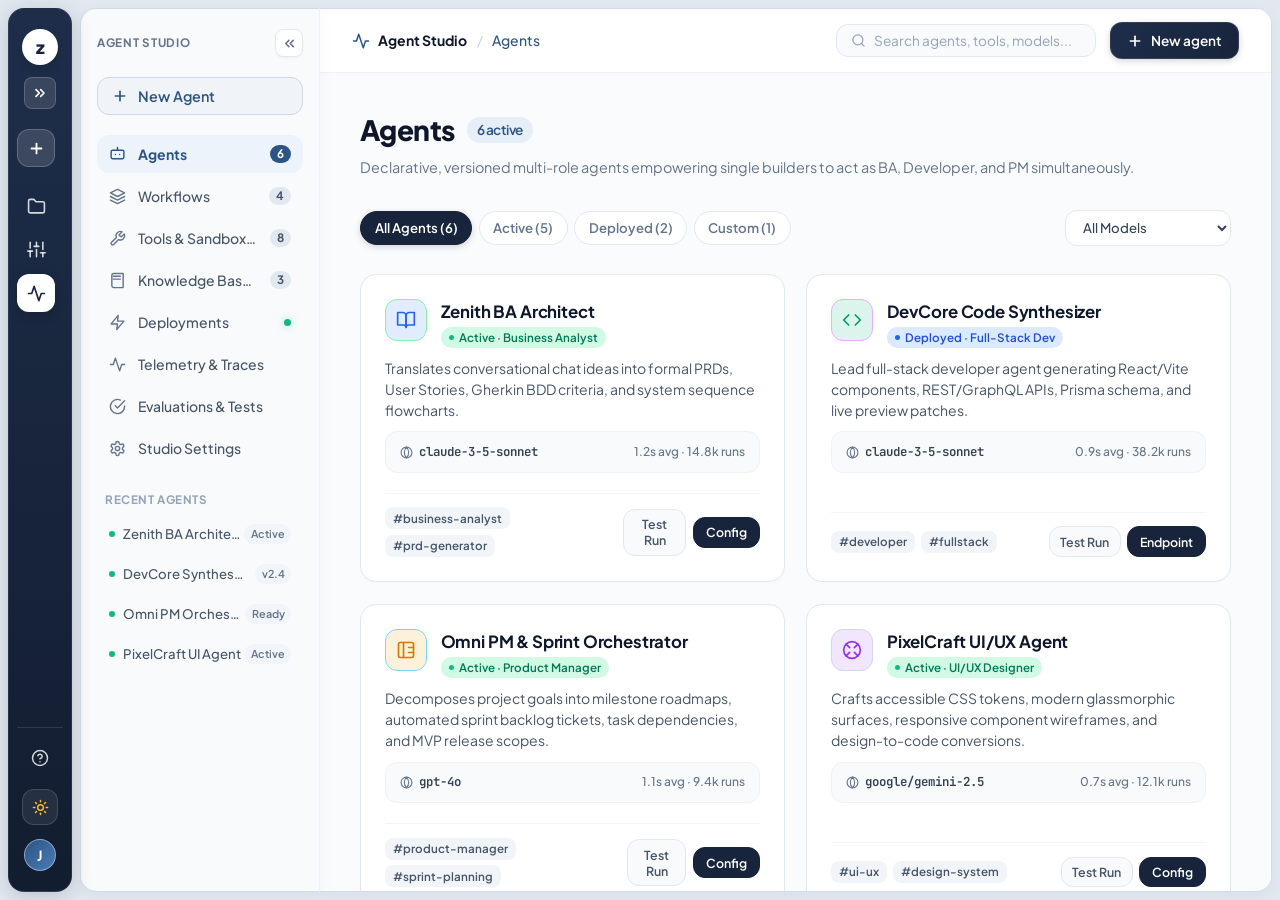
==== agent-studio.html @ 7f0b3603 "commit next" ====
<!DOCTYPE html>
<html lang="en">

<head>
  <meta charset="UTF-8" />
  <meta name="viewport" content="width=device-width, initial-scale=1.0" />
  <title>Zenith AI — Agent Studio</title>
  <meta name="description"
    content="Zenith AI Agent Studio - Build, test, evaluate, and deploy autonomous AI agents and workflows." />

  <!-- CSS Stylesheets -->
  <link rel="stylesheet" href="css/tokens.css?v=3" />
  <link rel="stylesheet" href="css/base.css?v=3" />
  <link rel="stylesheet" href="css/sidebar.css?v=3" />
  <link rel="stylesheet" href="css/agent-studio.css?v=3" />
  <link rel="stylesheet" href="css/modal.css?v=3" />
  <!-- Early Theme Mode Loader (Prevents White Flash) -->
  <script>
    (function() {
      try {
        var pref = localStorage.getItem('zenith_theme_preference') || 'system';
        var theme = pref;
        if (pref === 'system') {
          theme = window.matchMedia('(prefers-color-scheme: dark)').matches ? 'dark' : 'light';
        }
        document.documentElement.setAttribute('data-theme', theme);
        document.documentElement.setAttribute('data-theme-preference', pref);
      } catch (e) {}
    })();
  </script>
</head>

<body>
  <div class="studio-layout">
    <!-- ==========================================
         LEVEL 1: UNIFIED GLOBAL SIDEBAR (ROYAL BLUE)
         ========================================== -->
    <aside class="global-sidebar-root collapsed" id="globalSidebarRoot" aria-label="Global Navigation">
      <div class="global-sb-top">
        <!-- Brand Header & Top Collapse Toggle -->
        <div class="global-sb-header">
          <a href="dashboard.html" class="global-sb-brand" id="brandHeader" title="Zenith Home">
            <div class="global-sb-avatar">z</div>
            <span class="global-sb-title">Zenith</span>
          </a>

          <!-- Top Collapse Toggle Button -->
          <button type="button" class="global-sb-collapse-btn" id="btnToggleGlobalTop" title="Expand Global Sidebar">
            <svg xmlns="http://www.w3.org/2000/svg" width="16" height="16" viewBox="0 0 24 24" fill="none"
              stroke="currentColor" stroke-width="2.5" stroke-linecap="round" stroke-linejoin="round">
              <polyline points="13 17 18 12 13 7" />
              <polyline points="6 17 11 12 6 7" />
            </svg>
          </button>
        </div>

        <!-- + New Project Button -->
        <a href="new-project.html" class="global-sb-new-btn" id="btnNewProject" title="New project">
          <svg xmlns="http://www.w3.org/2000/svg" width="17" height="17" viewBox="0 0 24 24" fill="none"
            stroke="currentColor" stroke-width="2.5" stroke-linecap="round" stroke-linejoin="round">
            <line x1="12" y1="5" x2="12" y2="19" />
            <line x1="5" y1="12" x2="19" y2="12" />
          </svg>
          <span>New project</span>
        </a>

        <!-- Main Navigation Links -->
        <nav class="global-sb-nav" aria-label="Global menus">
          <!-- All Projects -->
          <a href="all-projects.html" class="global-sb-nav-item" id="navAllProjects" title="All projects">
            <svg xmlns="http://www.w3.org/2000/svg" width="19" height="19" viewBox="0 0 24 24" fill="none"
              stroke="currentColor" stroke-width="2" stroke-linecap="round" stroke-linejoin="round">
              <path
                d="M4 20h16a2 2 0 0 0 2-2V8a2 2 0 0 0-2-2h-7.93a2 2 0 0 1-1.66-.9l-.82-1.2A2 2 0 0 0 7.93 3H4a2 2 0 0 0-2 2v13c0 1.1.9 2 2 2Z" />
            </svg>
            <span>All projects</span>
          </a>

          <!-- Manage -->
          <a href="#manage" class="global-sb-nav-item" id="navManage" title="Manage">
            <svg xmlns="http://www.w3.org/2000/svg" width="19" height="19" viewBox="0 0 24 24" fill="none"
              stroke="currentColor" stroke-width="2" stroke-linecap="round" stroke-linejoin="round">
              <line x1="4" x2="4" y1="21" y2="14" />
              <line x1="4" x2="4" y1="10" y2="3" />
              <line x1="12" x2="12" y1="21" y2="12" />
              <line x1="12" x2="12" y1="8" y2="3" />
              <line x1="20" x2="20" y1="21" y2="16" />
              <line x1="20" x2="20" y1="12" y2="3" />
              <line x1="1" x2="7" y1="14" y2="14" />
              <line x1="9" x2="15" y1="8" y2="8" />
              <line x1="17" x2="23" y1="16" y2="16" />
            </svg>
            <span>Manage</span>
          </a>

          <!-- Agent Studio (Active) -->
          <a href="agent-studio.html" class="global-sb-nav-item active" id="navAgentStudio" title="Agent Studio">
            <svg xmlns="http://www.w3.org/2000/svg" width="19" height="19" viewBox="0 0 24 24" fill="none"
              stroke="currentColor" stroke-width="2" stroke-linecap="round" stroke-linejoin="round">
              <path d="M22 12h-4l-3 9L9 3l-3 9H2" />
            </svg>
            <span>Agent Studio</span>
          </a>
        </nav>

        <!-- Recent Projects Section -->
        <div class="global-sb-recent-section">
          <div class="global-sb-section-title">RECENT</div>
          <div class="global-sb-nav">
            <a href="workspace.html" class="global-sb-recent-item" id="recentItem1" title="E-commerce Redesign">
              <span class="global-sb-recent-name">E-commerce Redesign</span>
              <span class="global-sb-recent-badge sb-badge-project">Project</span>
            </a>
            <a href="workspace.html" class="global-sb-recent-item" id="recentItem2" title="Mobile App Prototype">
              <span class="global-sb-recent-name">Mobile App Prototy...</span>
              <span class="global-sb-recent-badge sb-badge-prototype">Prototype</span>
            </a>
          </div>
        </div>
      </div>

      <!-- Bottom Sidebar Items -->
      <div class="global-sb-bottom">
        <a href="#help" class="global-sb-feedback-link" id="feedbackLink" title="Feedback & help">
          <svg xmlns="http://www.w3.org/2000/svg" width="18" height="18" viewBox="0 0 24 24" fill="none"
            stroke="currentColor" stroke-width="2" stroke-linecap="round" stroke-linejoin="round">
            <circle cx="12" cy="12" r="10" />
            <path d="M9.09 9a3 3 0 0 1 5.83 1c0 2-3 3-3 3" />
            <path d="M12 17h.01" />
          </svg>
          <span>Feedback &amp; help</span>
        </a>

        <!-- Direct 1-Click Global Theme Toggle Switch -->
        <button type="button" class="global-sb-theme-btn" id="btnGlobalThemeToggle"
          title="Beralih ke Mode Gelap / Terang" aria-label="Toggle Dark / Light Mode">
          <span class="theme-btn-icon" id="themeActiveIcon">
            <svg xmlns="http://www.w3.org/2000/svg" width="17" height="17" viewBox="0 0 24 24" fill="none"
              stroke="currentColor" stroke-width="2" stroke-linecap="round" stroke-linejoin="round">
              <circle cx="12" cy="12" r="4" />
              <path d="M12 2v2" />
              <path d="M12 20v2" />
              <path d="m4.93 4.93 1.41 1.41" />
              <path d="m17.66 17.66 1.41 1.41" />
              <path d="M2 12h2" />
              <path d="M20 12h2" />
              <path d="m6.34 17.66-1.41 1.41" />
              <path d="m19.07 4.93-1.41 1.41" />
            </svg>
          </span>
          <span class="theme-btn-label" id="themeActiveLabel">Mode Terang</span>
          <span class="theme-switch-pill" id="themeSwitchPill">
            <span class="theme-switch-thumb"></span>
          </span>
        </button>

        <div class="global-sb-profile-row">
          <a href="login.html" class="global-sb-profile-info" title="User Profile: Josua">
            <div class="global-sb-user-avatar">J</div>
            <span class="global-sb-user-name">Josua</span>
          </a>
          <a href="login.html" class="global-sb-logout-btn" id="logoutBtn" aria-label="Log out" title="Log out">
            <svg xmlns="http://www.w3.org/2000/svg" width="15" height="15" viewBox="0 0 24 24" fill="none"
              stroke="currentColor" stroke-width="2.5" stroke-linecap="round" stroke-linejoin="round">
              <path d="M9 21H5a2 2 0 0 1-2-2V5a2 2 0 0 1 2-2h4" />
              <polyline points="16 17 21 12 16 7" />
              <line x1="21" y1="12" x2="9" y2="12" />
            </svg>
          </a>
        </div>
      </div>
    </aside>

    <!-- ==========================================
         LEVEL 2: SECONDARY SIDEBAR (AGENT STUDIO NAV)
         ========================================== -->
    <div class="secondary-sidebar-wrapper">
      <aside class="secondary-sidebar" id="secondarySidebar" aria-label="Agent Studio Navigation">
        <!-- Secondary Header with Top-Right Collapse Button -->
        <div class="sec-sidebar-header">
          <span class="sec-sidebar-header-title">AGENT STUDIO</span>
          <button type="button" class="sec-sidebar-collapse-btn" id="btnToggleSecSidebar"
            title="Collapse Secondary Sidebar">
            <svg xmlns="http://www.w3.org/2000/svg" width="15" height="15" viewBox="0 0 24 24" fill="none"
              stroke="currentColor" stroke-width="2.5" stroke-linecap="round" stroke-linejoin="round">
              <polyline points="11 17 6 12 11 7" />
              <polyline points="18 17 13 12 18 7" />
            </svg>
          </button>
        </div>

        <!-- + New Agent Button -->
        <button type="button" class="btn-new-chat" id="btnNewAgentSidebar" title="Create New Agent">
          <svg xmlns="http://www.w3.org/2000/svg" width="16" height="16" viewBox="0 0 24 24" fill="none"
            stroke="currentColor" stroke-width="2.5" stroke-linecap="round" stroke-linejoin="round">
            <line x1="12" y1="5" x2="12" y2="19" />
            <line x1="5" y1="12" x2="19" y2="12" />
          </svg>
          <span>New Agent</span>
        </button>

        <!-- Secondary Sub-Menu Items -->
        <nav class="secondary-nav-list" aria-label="Agent Studio Menu">
          <!-- 1. Agents -->
          <a href="#agents" class="studio-sec-nav-item sec-nav-item active" id="secNavAgents" data-view="agents">
            <svg xmlns="http://www.w3.org/2000/svg" width="17" height="17" viewBox="0 0 24 24" fill="none"
              stroke="currentColor" stroke-width="2" stroke-linecap="round" stroke-linejoin="round">
              <rect width="18" height="12" x="3" y="6" rx="2" />
              <line x1="9" x2="9" y1="12" y2="12" />
              <line x1="15" x2="15" y1="12" y2="12" />
              <path d="M12 2v4" />
            </svg>
            <span>Agents</span>
            <span class="sec-nav-badge">6</span>
          </a>

          <!-- 2. Workflows -->
          <a href="#workflows" class="studio-sec-nav-item sec-nav-item" id="secNavWorkflows" data-view="workflows">
            <svg xmlns="http://www.w3.org/2000/svg" width="17" height="17" viewBox="0 0 24 24" fill="none"
              stroke="currentColor" stroke-width="2" stroke-linecap="round" stroke-linejoin="round">
              <polygon points="12 2 2 7 12 12 22 7 12 2" />
              <polyline points="2 17 12 22 22 17" />
              <polyline points="2 12 12 17 22 12" />
            </svg>
            <span>Workflows</span>
            <span class="sec-nav-badge">4</span>
          </a>

          <!-- 3. Tools & Sandboxes -->
          <a href="#tools" class="studio-sec-nav-item sec-nav-item" id="secNavTools" data-view="tools">
            <svg xmlns="http://www.w3.org/2000/svg" width="17" height="17" viewBox="0 0 24 24" fill="none"
              stroke="currentColor" stroke-width="2" stroke-linecap="round" stroke-linejoin="round">
              <path
                d="M14.7 6.3a1 1 0 0 0 0 1.4l1.6 1.6a1 1 0 0 0 1.4 0l3.77-3.77a6 6 0 0 1-7.94 7.94l-6.91 6.91a2.12 2.12 0 0 1-3-3l6.91-6.91a6 6 0 0 1 7.94-7.94l-3.76 3.76z" />
            </svg>
            <span>Tools &amp; Sandboxes</span>
            <span class="sec-nav-badge">8</span>
          </a>

          <!-- 4. Knowledge Bases -->
          <a href="#knowledge" class="studio-sec-nav-item sec-nav-item" id="secNavKnowledge" data-view="knowledge">
            <svg xmlns="http://www.w3.org/2000/svg" width="17" height="17" viewBox="0 0 24 24" fill="none"
              stroke="currentColor" stroke-width="2" stroke-linecap="round" stroke-linejoin="round">
              <path d="M4 19.5v-15A2.5 2.5 0 0 1 6.5 2H20v20H6.5a2.5 2.5 0 0 1-2.5-2.5Z" />
              <path d="M6 6h10" />
              <path d="M6 10h10" />
            </svg>
            <span>Knowledge Bases</span>
            <span class="sec-nav-badge">3</span>
          </a>

          <!-- 5. Deployments -->
          <a href="#deployments" class="studio-sec-nav-item sec-nav-item" id="secNavDeployments" data-view="deployments">
            <svg xmlns="http://www.w3.org/2000/svg" width="17" height="17" viewBox="0 0 24 24" fill="none"
              stroke="currentColor" stroke-width="2" stroke-linecap="round" stroke-linejoin="round">
              <polygon points="13 2 3 14 12 14 11 22 21 10 12 10 13 2" />
            </svg>
            <span>Deployments</span>
            <span class="sec-nav-status-dot" title="2 Active Endpoints"></span>
          </a>

          <!-- 6. Telemetry & Traces -->
          <a href="#telemetry" class="studio-sec-nav-item sec-nav-item" id="secNavTelemetry" data-view="telemetry">
            <svg xmlns="http://www.w3.org/2000/svg" width="17" height="17" viewBox="0 0 24 24" fill="none"
              stroke="currentColor" stroke-width="2" stroke-linecap="round" stroke-linejoin="round">
              <polyline points="22 12 18 12 15 21 9 3 6 12 2 12" />
            </svg>
            <span>Telemetry &amp; Traces</span>
          </a>

          <!-- 7. Evaluations -->
          <a href="#evals" class="studio-sec-nav-item sec-nav-item" id="secNavEvals" data-view="evals">
            <svg xmlns="http://www.w3.org/2000/svg" width="17" height="17" viewBox="0 0 24 24" fill="none"
              stroke="currentColor" stroke-width="2" stroke-linecap="round" stroke-linejoin="round">
              <path d="M22 11.08V12a10 10 0 1 1-5.93-9.14" />
              <polyline points="22 4 12 14.01 9 11.01" />
            </svg>
            <span>Evaluations &amp; Tests</span>
          </a>

          <!-- 8. Settings -->
          <a href="#settings" class="studio-sec-nav-item sec-nav-item" id="secNavSettings" data-view="settings">
            <svg xmlns="http://www.w3.org/2000/svg" width="17" height="17" viewBox="0 0 24 24" fill="none"
              stroke="currentColor" stroke-width="2" stroke-linecap="round" stroke-linejoin="round">
              <path
                d="M12.22 2h-.44a2 2 0 0 0-2 2v.18a2 2 0 0 1-1 1.73l-.43.25a2 2 0 0 1-2 0l-.15-.08a2 2 0 0 0-2.73.73l-.22.38a2 2 0 0 0 .73 2.73l.15.1a2 2 0 0 1 1 1.72v.51a2 2 0 0 1-1 1.74l-.15.09a2 2 0 0 0-.73 2.73l.22.38a2 2 0 0 0 2.73.73l.15-.08a2 2 0 0 1 2 0l.43.25a2 2 0 0 1 1 1.73V20a2 2 0 0 0 2 2h.44a2 2 0 0 0 2-2v-.18a2 2 0 0 1 1-1.73l.43-.25a2 2 0 0 1 2 0l.15.08a2 2 0 0 0 2.73-.73l.22-.39a2 2 0 0 0-.73-2.73l-.15-.08a2 2 0 0 1-1-1.74v-.5a2 2 0 0 1 1-1.74l.15-.09a2 2 0 0 0 .73-2.73l-.22-.38a2 2 0 0 0-2.73-.73l-.15.08a2 2 0 0 1-2 0l-.43-.25a2 2 0 0 1-1-1.73V4a2 2 0 0 0-2-2z" />
              <circle cx="12" cy="12" r="3" />
            </svg>
            <span>Studio Settings</span>
          </a>
        </nav>

        <!-- Recent Agents Section -->
        <div class="sec-section-title" style="margin-top: 1.5rem;">RECENT AGENTS</div>
        <div class="secondary-nav-list">
          <a href="#agents" class="sec-agent-recent-item" data-agent="Zenith BA Architect">
            <div class="sec-agent-recent-left">
              <span class="sec-agent-dot active"></span>
              <span class="sec-agent-name">Zenith BA Architect</span>
            </div>
            <span class="sec-agent-badge">Active</span>
          </a>
          <a href="#agents" class="sec-agent-recent-item" data-agent="DevCore Code Synthesizer">
            <div class="sec-agent-recent-left">
              <span class="sec-agent-dot active"></span>
              <span class="sec-agent-name">DevCore Synthesizer</span>
            </div>
            <span class="sec-agent-badge">v2.4</span>
          </a>
          <a href="#agents" class="sec-agent-recent-item" data-agent="Omni PM & Sprint Orchestrator">
            <div class="sec-agent-recent-left">
              <span class="sec-agent-dot active"></span>
              <span class="sec-agent-name">Omni PM Orchestrator</span>
            </div>
            <span class="sec-agent-badge">Ready</span>
          </a>
          <a href="#agents" class="sec-agent-recent-item" data-agent="PixelCraft UI/UX Agent">
            <div class="sec-agent-recent-left">
              <span class="sec-agent-dot active"></span>
              <span class="sec-agent-name">PixelCraft UI Agent</span>
            </div>
            <span class="sec-agent-badge">Active</span>
          </a>
        </div>
      </aside>

      <!-- Re-open expand tab when secondary sidebar is collapsed -->
      <button type="button" class="sec-sidebar-reopen-tab" id="secSidebarReopenTab" title="Open Agent Studio Sidebar">
        <svg xmlns="http://www.w3.org/2000/svg" width="16" height="16" viewBox="0 0 24 24" fill="none"
          stroke="currentColor" stroke-width="2.5" stroke-linecap="round" stroke-linejoin="round">
          <polyline points="13 17 18 12 13 7" />
          <polyline points="6 17 11 12 6 7" />
        </svg>
      </button>
    </div>

    <!-- ==========================================
         MAIN AGENT STUDIO VIEWPORT
         ========================================== -->
    <main class="studio-viewport">
      <!-- Top Navbar -->
      <header class="studio-top-navbar">
        <div class="studio-breadcrumbs">
          <span class="studio-crumb-main">
            <svg xmlns="http://www.w3.org/2000/svg" width="18" height="18" viewBox="0 0 24 24" fill="none"
              stroke="#2d5584" stroke-width="2" stroke-linecap="round" stroke-linejoin="round">
              <path d="M22 12h-4l-3 9L9 3l-3 9H2" />
            </svg>
            Agent Studio
          </span>
          <span class="studio-crumb-separator">/</span>
          <span class="studio-crumb-sub" id="studioCrumbSub">Agents</span>
        </div>

        <div class="studio-header-actions">
          <div class="studio-search-bar">
            <svg xmlns="http://www.w3.org/2000/svg" width="15" height="15" viewBox="0 0 24 24" fill="none"
              stroke="currentColor" stroke-width="2" stroke-linecap="round" stroke-linejoin="round">
              <circle cx="11" cy="11" r="8" />
              <line x1="21" y1="21" x2="16.65" y2="16.65" />
            </svg>
            <input type="text" id="studioAgentSearch" placeholder="Search agents, tools, models..." />
          </div>

          <button type="button" class="btn-studio-cta" id="btnNewAgentTop">
            <svg xmlns="http://www.w3.org/2000/svg" width="16" height="16" viewBox="0 0 24 24" fill="none"
              stroke="currentColor" stroke-width="2.5" stroke-linecap="round" stroke-linejoin="round">
              <line x1="12" y1="5" x2="12" y2="19" />
              <line x1="5" y1="12" x2="19" y2="12" />
            </svg>
            <span>New agent</span>
          </button>
        </div>
      </header>

      <!-- Multi-view Panes Container -->
      <div class="studio-views-container">
        <!-- ========================================
             PANE 1: AGENTS LIST & CARDS
             ======================================== -->
        <section class="studio-pane-section active" id="pane-agents">
          <div class="studio-section-header">
            <div class="studio-section-title-group">
              <h1>
                <span>Agents</span>
                <span class="studio-count-pill">6 active</span>
              </h1>
              <p>Declarative, versioned multi-role agents empowering single builders to act as BA, Developer, and PM simultaneously.</p>
            </div>
          </div>

          <!-- Controls Filter Bar -->
          <div class="studio-controls-bar">
            <div class="studio-filter-chips">
              <button type="button" class="filter-chip active" data-filter="all">All Agents (6)</button>
              <button type="button" class="filter-chip" data-filter="active">Active (5)</button>
              <button type="button" class="filter-chip" data-filter="deployed">Deployed (2)</button>
              <button type="button" class="filter-chip" data-filter="custom">Custom (1)</button>
            </div>

            <div class="studio-controls-right">
              <select class="studio-select-dropdown" id="selectModelFilter" aria-label="Filter by model">
                <option value="all">All Models</option>
                <option value="claude-3-5-sonnet">Claude 3.5 Sonnet</option>
                <option value="gpt-4o">GPT-4o</option>
                <option value="gemini">Gemini 2.5</option>
                <option value="xai/grok-4.3">xAI Grok-4.3</option>
              </select>
            </div>
          </div>

          <!-- Agents Rich Cards Grid -->
          <div class="agents-rich-grid">
            <!-- Card 1: Zenith BA Architect (Business Analyst) -->
            <div class="agent-rich-card" data-status="active" data-model="claude-3-5-sonnet" data-tags="#business-analyst #prd #spec #architecture">
              <div class="agent-card-top">
                <div class="agent-card-header">
                  <div class="agent-avatar-title">
                    <div class="agent-icon-box analytics" style="background: rgba(59, 130, 246, 0.15); color: #2563eb;">
                      <svg xmlns="http://www.w3.org/2000/svg" width="20" height="20" viewBox="0 0 24 24" fill="none"
                        stroke="currentColor" stroke-width="2" stroke-linecap="round" stroke-linejoin="round">
                        <path d="M2 3h6a4 4 0 0 1 4 4v14a3 3 0 0 0-3-3H2z" />
                        <path d="M22 3h-6a4 4 0 0 0-4 4v14a3 3 0 0 1 3-3h7z" />
                      </svg>
                    </div>
                    <div class="agent-header-meta">
                      <h3 class="agent-card-name">Zenith BA Architect</h3>
                      <span class="agent-status-badge">
                        <span style="width: 5px; height: 5px; border-radius: 50%; background-color: #10b981;"></span>
                        Active · Business Analyst
                      </span>
                    </div>
                  </div>
                </div>
                <p class="agent-card-desc">Translates conversational chat ideas into formal PRDs, User Stories, Gherkin BDD criteria, and system sequence flowcharts.</p>
                <div class="agent-card-runtime-row">
                  <span class="runtime-model-tag">
                    <svg xmlns="http://www.w3.org/2000/svg" width="13" height="13" viewBox="0 0 24 24" fill="none"
                      stroke="currentColor" stroke-width="2" stroke-linecap="round" stroke-linejoin="round">
                      <circle cx="12" cy="12" r="10" />
                      <path d="M12 2a14.5 14.5 0 0 0 0 20 14.5 14.5 0 0 0 0-20" />
                    </svg>
                    claude-3-5-sonnet
                  </span>
                  <span class="runtime-stats-text">1.2s avg · 14.8k runs</span>
                </div>
              </div>
              <div class="agent-card-footer">
                <div class="agent-tags-list">
                  <span class="agent-tag-item">#business-analyst</span>
                  <span class="agent-tag-item">#prd-generator</span>
                </div>
                <div class="agent-card-actions">
                  <button type="button" class="btn-agent-action-secondary btn-test-agent">Test Run</button>
                  <button type="button" class="btn-agent-action-primary">Config</button>
                </div>
              </div>
            </div>

            <!-- Card 2: DevCore Code Synthesizer (Lead Developer) -->
            <div class="agent-rich-card" data-status="deployed" data-model="claude-3-5-sonnet" data-tags="#developer #fullstack #codegen #livepatch">
              <div class="agent-card-top">
                <div class="agent-card-header">
                  <div class="agent-avatar-title">
                    <div class="agent-icon-box claims" style="background: rgba(16, 185, 129, 0.15); color: #059669;">
                      <svg xmlns="http://www.w3.org/2000/svg" width="20" height="20" viewBox="0 0 24 24" fill="none"
                        stroke="currentColor" stroke-width="2" stroke-linecap="round" stroke-linejoin="round">
                        <polyline points="16 18 22 12 16 6" />
                        <polyline points="8 6 2 12 8 18" />
                      </svg>
                    </div>
                    <div class="agent-header-meta">
                      <h3 class="agent-card-name">DevCore Code Synthesizer</h3>
                      <span class="agent-status-badge deployed">
                        <span style="width: 5px; height: 5px; border-radius: 50%; background-color: #2563eb;"></span>
                        Deployed · Full-Stack Dev
                      </span>
                    </div>
                  </div>
                </div>
                <p class="agent-card-desc">Lead full-stack developer agent generating React/Vite components, REST/GraphQL APIs, Prisma schema, and live preview patches.</p>
                <div class="agent-card-runtime-row">
                  <span class="runtime-model-tag">
                    <svg xmlns="http://www.w3.org/2000/svg" width="13" height="13" viewBox="0 0 24 24" fill="none"
                      stroke="currentColor" stroke-width="2" stroke-linecap="round" stroke-linejoin="round">
                      <circle cx="12" cy="12" r="10" />
                      <path d="M12 2a14.5 14.5 0 0 0 0 20 14.5 14.5 0 0 0 0-20" />
                    </svg>
                    claude-3-5-sonnet
                  </span>
                  <span class="runtime-stats-text">0.9s avg · 38.2k runs</span>
                </div>
              </div>
              <div class="agent-card-footer">
                <div class="agent-tags-list">
                  <span class="agent-tag-item">#developer</span>
                  <span class="agent-tag-item">#fullstack</span>
                </div>
                <div class="agent-card-actions">
                  <button type="button" class="btn-agent-action-secondary btn-test-agent">Test Run</button>
                  <button type="button" class="btn-agent-action-primary">Endpoint</button>
                </div>
              </div>
            </div>

            <!-- Card 3: Omni PM & Sprint Orchestrator (Product Manager) -->
            <div class="agent-rich-card" data-status="active" data-model="gpt-4o" data-tags="#product-manager #sprint #roadmap #backlog">
              <div class="agent-card-top">
                <div class="agent-card-header">
                  <div class="agent-avatar-title">
                    <div class="agent-icon-box robot" style="background: rgba(245, 158, 11, 0.15); color: #d97706;">
                      <svg xmlns="http://www.w3.org/2000/svg" width="20" height="20" viewBox="0 0 24 24" fill="none"
                        stroke="currentColor" stroke-width="2" stroke-linecap="round" stroke-linejoin="round">
                        <rect width="18" height="18" x="3" y="3" rx="2" />
                        <path d="M9 3v18" />
                        <path d="M15 9h6" />
                        <path d="M15 15h6" />
                      </svg>
                    </div>
                    <div class="agent-header-meta">
                      <h3 class="agent-card-name">Omni PM &amp; Sprint Orchestrator</h3>
                      <span class="agent-status-badge">
                        <span style="width: 5px; height: 5px; border-radius: 50%; background-color: #10b981;"></span>
                        Active · Product Manager
                      </span>
                    </div>
                  </div>
                </div>
                <p class="agent-card-desc">Decomposes project goals into milestone roadmaps, automated sprint backlog tickets, task dependencies, and MVP release scopes.</p>
                <div class="agent-card-runtime-row">
                  <span class="runtime-model-tag">
                    <svg xmlns="http://www.w3.org/2000/svg" width="13" height="13" viewBox="0 0 24 24" fill="none"
                      stroke="currentColor" stroke-width="2" stroke-linecap="round" stroke-linejoin="round">
                      <circle cx="12" cy="12" r="10" />
                      <path d="M12 2a14.5 14.5 0 0 0 0 20 14.5 14.5 0 0 0 0-20" />
                    </svg>
                    gpt-4o
                  </span>
                  <span class="runtime-stats-text">1.1s avg · 9.4k runs</span>
                </div>
              </div>
              <div class="agent-card-footer">
                <div class="agent-tags-list">
                  <span class="agent-tag-item">#product-manager</span>
                  <span class="agent-tag-item">#sprint-planning</span>
                </div>
                <div class="agent-card-actions">
                  <button type="button" class="btn-agent-action-secondary btn-test-agent">Test Run</button>
                  <button type="button" class="btn-agent-action-primary">Config</button>
                </div>
              </div>
            </div>

            <!-- Card 4: PixelCraft UI/UX Agent (Designer) -->
            <div class="agent-rich-card" data-status="active" data-model="gemini" data-tags="#ui-ux #design-system #tokens #wireframe">
              <div class="agent-card-top">
                <div class="agent-card-header">
                  <div class="agent-avatar-title">
                    <div class="agent-icon-box" style="background: rgba(168, 85, 247, 0.15); color: #9333ea;">
                      <svg xmlns="http://www.w3.org/2000/svg" width="20" height="20" viewBox="0 0 24 24" fill="none"
                        stroke="currentColor" stroke-width="2" stroke-linecap="round" stroke-linejoin="round">
                        <circle cx="12" cy="12" r="10" />
                        <path d="m4.93 4.93 4.24 4.24" />
                        <path d="m14.83 14.83 4.24 4.24" />
                        <path d="m14.83 9.17 4.24-4.24" />
                        <path d="m4.93 19.07 4.24-4.24" />
                      </svg>
                    </div>
                    <div class="agent-header-meta">
                      <h3 class="agent-card-name">PixelCraft UI/UX Agent</h3>
                      <span class="agent-status-badge">
                        <span style="width: 5px; height: 5px; border-radius: 50%; background-color: #10b981;"></span>
                        Active · UI/UX Designer
                      </span>
                    </div>
                  </div>
                </div>
                <p class="agent-card-desc">Crafts accessible CSS tokens, modern glassmorphic surfaces, responsive component wireframes, and design-to-code conversions.</p>
                <div class="agent-card-runtime-row">
                  <span class="runtime-model-tag">
                    <svg xmlns="http://www.w3.org/2000/svg" width="13" height="13" viewBox="0 0 24 24" fill="none"
                      stroke="currentColor" stroke-width="2" stroke-linecap="round" stroke-linejoin="round">
                      <circle cx="12" cy="12" r="10" />
                      <path d="M12 2a14.5 14.5 0 0 0 0 20 14.5 14.5 0 0 0 0-20" />
                    </svg>
                    google/gemini-2.5
                  </span>
                  <span class="runtime-stats-text">0.7s avg · 12.1k runs</span>
                </div>
              </div>
              <div class="agent-card-footer">
                <div class="agent-tags-list">
                  <span class="agent-tag-item">#ui-ux</span>
                  <span class="agent-tag-item">#design-system</span>
                </div>
                <div class="agent-card-actions">
                  <button type="button" class="btn-agent-action-secondary btn-test-agent">Test Run</button>
                  <button type="button" class="btn-agent-action-primary">Config</button>
                </div>
              </div>
            </div>

            <!-- Card 5: DeployGuard & QA Agent (DevOps & QA) -->
            <div class="agent-rich-card" data-status="deployed" data-model="xai/grok-4.3" data-tags="#devops #qa #docker #ci-cd">
              <div class="agent-card-top">
                <div class="agent-card-header">
                  <div class="agent-avatar-title">
                    <div class="agent-icon-box claims" style="background: rgba(239, 68, 68, 0.15); color: #dc2626;">
                      <svg xmlns="http://www.w3.org/2000/svg" width="20" height="20" viewBox="0 0 24 24" fill="none"
                        stroke="currentColor" stroke-width="2" stroke-linecap="round" stroke-linejoin="round">
                        <path d="M12 22s8-4 8-10V5l-8-3-8 3v7c0 6 8 10 8 10" />
                        <polyline points="9 12 11 14 15 10" />
                      </svg>
                    </div>
                    <div class="agent-header-meta">
                      <h3 class="agent-card-name">DeployGuard &amp; QA Agent</h3>
                      <span class="agent-status-badge deployed">
                        <span style="width: 5px; height: 5px; border-radius: 50%; background-color: #2563eb;"></span>
                        Deployed · DevOps &amp; QA
                      </span>
                    </div>
                  </div>
                </div>
                <p class="agent-card-desc">Compiles standalone Docker container images, executes automated E2E test suites, and orchestrates zero-downtime edge cloud deployments.</p>
                <div class="agent-card-runtime-row">
                  <span class="runtime-model-tag">
                    <svg xmlns="http://www.w3.org/2000/svg" width="13" height="13" viewBox="0 0 24 24" fill="none"
                      stroke="currentColor" stroke-width="2" stroke-linecap="round" stroke-linejoin="round">
                      <circle cx="12" cy="12" r="10" />
                      <path d="M12 2a14.5 14.5 0 0 0 0 20 14.5 14.5 0 0 0 0-20" />
                    </svg>
                    zenith-turbo
                  </span>
                  <span class="runtime-stats-text">0.5s avg · 21.6k runs</span>
                </div>
              </div>
              <div class="agent-card-footer">
                <div class="agent-tags-list">
                  <span class="agent-tag-item">#devops</span>
                  <span class="agent-tag-item">#ci-cd</span>
                </div>
                <div class="agent-card-actions">
                  <button type="button" class="btn-agent-action-secondary btn-test-agent">Test Run</button>
                  <button type="button" class="btn-agent-action-primary">Endpoint</button>
                </div>
              </div>
            </div>

            <!-- Card 6: E-Commerce Growth Architect (Custom User Agent) -->
            <div class="agent-rich-card" data-status="custom" data-model="xai/grok-4.3" data-tags="#custom-agent #ecommerce #checkout #analytics">
              <div class="agent-card-top">
                <div class="agent-card-header">
                  <div class="agent-avatar-title">
                    <div class="agent-icon-box robot" style="background: rgba(14, 165, 233, 0.15); color: #0284c7;">
                      <svg xmlns="http://www.w3.org/2000/svg" width="20" height="20" viewBox="0 0 24 24" fill="none"
                        stroke="currentColor" stroke-width="2" stroke-linecap="round" stroke-linejoin="round">
                        <circle cx="8" cy="21" r="1" />
                        <circle cx="19" cy="21" r="1" />
                        <path d="M2.05 2.05h2l2.66 12.42a2 2 0 0 0 2 1.58h9.78a2 2 0 0 0 1.95-1.57l1.65-7.43H5.12" />
                      </svg>
                    </div>
                    <div class="agent-header-meta">
                      <h3 class="agent-card-name">E-Commerce Growth Architect</h3>
                      <span class="agent-status-badge" style="background: #e0f2fe; color: #0369a1; border-color: #bae6fd;">
                        <span style="width: 5px; height: 5px; border-radius: 50%; background-color: #0284c7;"></span>
                        Custom Agent (Josua)
                      </span>
                    </div>
                  </div>
                </div>
                <p class="agent-card-desc">User-built autonomous agent specializing in checkout conversion, dynamic cart pricing schemas, and Stripe/Midtrans payment webhooks.</p>
                <div class="agent-card-runtime-row">
                  <span class="runtime-model-tag">
                    <svg xmlns="http://www.w3.org/2000/svg" width="13" height="13" viewBox="0 0 24 24" fill="none"
                      stroke="currentColor" stroke-width="2" stroke-linecap="round" stroke-linejoin="round">
                      <circle cx="12" cy="12" r="10" />
                      <path d="M12 2a14.5 14.5 0 0 0 0 20 14.5 14.5 0 0 0 0-20" />
                    </svg>
                    xai/grok-4.3
                  </span>
                  <span class="runtime-stats-text">0.8s avg · 4.2k runs</span>
                </div>
              </div>
              <div class="agent-card-footer">
                <div class="agent-tags-list">
                  <span class="agent-tag-item">#custom-agent</span>
                  <span class="agent-tag-item">#ecommerce</span>
                </div>
                <div class="agent-card-actions">
                  <button type="button" class="btn-agent-action-secondary btn-test-agent">Test Run</button>
                  <button type="button" class="btn-agent-action-primary">Config</button>
                </div>
              </div>
            </div>

            <!-- Create New Agent Dashed Card -->
            <div class="create-agent-dashed-card" id="btnNewAgentCard">
              <div class="create-agent-icon-circle">
                <svg xmlns="http://www.w3.org/2000/svg" width="22" height="22" viewBox="0 0 24 24" fill="none"
                  stroke="currentColor" stroke-width="2.5" stroke-linecap="round" stroke-linejoin="round">
                  <line x1="12" y1="5" x2="12" y2="19" />
                  <line x1="5" y1="12" x2="19" y2="12" />
                </svg>
              </div>
              <h3 class="create-agent-title">Build Your Custom Agent</h3>
              <p class="create-agent-subtitle">Define prompt instructions, attach sandbox tools, and connect vector knowledge bases.</p>
            </div>
          </div>
        </section>

        <!-- ========================================
             PANE: TEST AGENT (Full-Page Live Runner)
             ======================================== -->
        <section class="studio-pane-section" id="pane-test-agent">
          <!-- Top bar: back button + agent info -->
          <div class="test-agent-topbar">
            <button type="button" class="btn-back-to-agents" id="btnBackToAgents">
              <svg xmlns="http://www.w3.org/2000/svg" width="16" height="16" viewBox="0 0 24 24" fill="none"
                stroke="currentColor" stroke-width="2.5" stroke-linecap="round" stroke-linejoin="round">
                <polyline points="15 18 9 12 15 6" />
              </svg>
              <span>Back to Agents</span>
            </button>
            <div class="test-agent-identity" id="testAgentIdentity">
              <div class="test-agent-icon-wrap" id="testAgentIconWrap">
                <svg xmlns="http://www.w3.org/2000/svg" width="18" height="18" viewBox="0 0 24 24" fill="none"
                  stroke="currentColor" stroke-width="2">
                  <rect width="18" height="12" x="3" y="6" rx="2"/>
                  <path d="M12 2v4"/>
                </svg>
              </div>
              <div class="test-agent-title-group">
                <h2 class="test-agent-name" id="testAgentName">Agent Name</h2>
                <span class="test-agent-meta" id="testAgentMeta">Active · claude-3-5-sonnet</span>
              </div>
            </div>
            <div class="test-agent-topbar-actions">
              <button type="button" class="btn-test-secondary" id="btnClearTestChat">
                <svg xmlns="http://www.w3.org/2000/svg" width="14" height="14" viewBox="0 0 24 24" fill="none"
                  stroke="currentColor" stroke-width="2">
                  <polyline points="23 4 23 10 17 10"/><path d="M20.49 15a9 9 0 1 1-2.12-9.36L23 10"/>
                </svg>
                <span>Reset</span>
              </button>
              <span class="test-agent-live-pill">
                <span class="live-dot"></span>Live Test
              </span>
            </div>
          </div>

          <!-- Split Layout: Trace Left | Conversation Right -->
          <div class="test-agent-split-layout">

            <!-- ── LEFT: Execution Trace Panel ──────────────────────────── -->
            <div class="test-trace-panel" id="testTracePanel">
              <div class="trace-panel-header">
                <span class="trace-header-title">Execution Trace</span>
                <button type="button" class="btn-trace-icon" id="btnToggleTraceDebug" title="Toggle debug output">
                  <svg xmlns="http://www.w3.org/2000/svg" width="14" height="14" viewBox="0 0 24 24" fill="none"
                    stroke="currentColor" stroke-width="2">
                    <path d="M1 12s4-8 11-8 11 8 11 8-4 8-11 8-11-8-11-8z"/><circle cx="12" cy="12" r="3"/>
                  </svg>
                </button>
              </div>

              <!-- Trace scroll body -->
              <div class="trace-scroll-body" id="traceScrollBody">
                <!-- Empty state shown before first message -->
                <div class="trace-empty-state" id="traceEmptyState">
                  <svg xmlns="http://www.w3.org/2000/svg" width="36" height="36" viewBox="0 0 24 24" fill="none"
                    stroke="currentColor" stroke-width="1.5" stroke-linecap="round" stroke-linejoin="round">
                    <circle cx="12" cy="12" r="10"/><line x1="12" y1="8" x2="12" y2="12"/>
                    <line x1="12" y1="16" x2="12.01" y2="16"/>
                  </svg>
                  <p>Send a message to start the execution trace.</p>
                </div>
              </div>
            </div>

            <!-- ── RIGHT: Conversation Preview Panel ────────────────────── -->
            <div class="test-conv-panel">
              <div class="test-conv-header">
                <span class="conv-panel-title">Conversation Preview</span>
                <div class="test-conv-header-actions">
                  <button type="button" class="btn-test-secondary btn-trace-icon" id="btnToggleFullTrace"
                    title="Show/hide trace panel">
                    <svg xmlns="http://www.w3.org/2000/svg" width="14" height="14" viewBox="0 0 24 24" fill="none"
                      stroke="currentColor" stroke-width="2">
                      <rect x="3" y="3" width="18" height="18" rx="2"/><line x1="9" y1="3" x2="9" y2="21"/>
                    </svg>
                  </button>
                </div>
              </div>

              <!-- Chat messages feed -->
              <div class="test-conv-body" id="testConvBody">
                <!-- Agent welcome message (populated dynamically) -->
                <div class="test-conv-welcome" id="testConvWelcome">
                  <div class="test-welcome-avatar" id="testWelcomeAvatar">
                    <svg xmlns="http://www.w3.org/2000/svg" width="22" height="22" viewBox="0 0 24 24" fill="none"
                      stroke="currentColor" stroke-width="2">
                      <rect width="18" height="12" x="3" y="6" rx="2"/>
                      <path d="M12 2v4"/><line x1="9" y1="12" x2="9" y2="12"/><line x1="15" y1="12" x2="15" y2="12"/>
                    </svg>
                  </div>
                  <div class="test-welcome-text">
                    <strong id="testWelcomeTitle">Hi, I'm an AI service assistant.</strong>
                    <p id="testWelcomeSubtitle">How can I help you?</p>
                  </div>
                </div>

                <!-- Quick test prompt chips -->
                <div class="test-quick-chips" id="testQuickChips">
                  <!-- chips injected by JS per agent -->
                </div>
              </div>

              <!-- Telemetry bar (hidden until first exchange) -->
              <div class="test-telemetry-bar" id="testTelemetryBar" style="display: none;">
                <span class="telem-badge" id="taTurn">Turn: 1</span>
                <span class="telem-badge" id="taTokens">0 tokens</span>
                <span class="telem-badge" id="taLatency">—</span>
                <span class="telem-badge success" id="taStatus">Passed</span>
                <span class="telem-badge" id="taModel" style="margin-left: auto; opacity: 0.7;"></span>
              </div>

              <!-- Input bar -->
              <div class="test-conv-footer">
                <div class="test-input-row">
                  <textarea id="testPromptInput" class="test-prompt-textarea"
                    placeholder="Describe your task or ask a question…" rows="1"
                    oninput="this.style.height='auto';this.style.height=this.scrollHeight+'px'"></textarea>
                  <button type="button" class="btn-test-send" id="btnTestSend" title="Send">
                    <svg xmlns="http://www.w3.org/2000/svg" width="16" height="16" viewBox="0 0 24 24" fill="none"
                      stroke="currentColor" stroke-width="2.5">
                      <line x1="22" y1="2" x2="11" y2="13"/><polygon points="22 2 15 22 11 13 2 9 22 2"/>
                    </svg>
                  </button>
                </div>
              </div>
            </div>
          </div>
        </section>

        <!-- ========================================
             PANE 2: WORKFLOWS (MULTI-AGENT PIPELINES)
             ======================================== -->
        <section class="studio-pane-section" id="pane-workflows">
          <div class="studio-section-header">
            <div class="studio-section-title-group">
              <h1>
                <span>Workflows</span>
                <span class="studio-count-pill">4 graphs</span>
              </h1>
              <p>Visual multi-agent orchestration graphs, conditional routing pipelines, and automated builder chains.</p>
            </div>
            <button type="button" class="btn-studio-cta">
              <svg xmlns="http://www.w3.org/2000/svg" width="16" height="16" viewBox="0 0 24 24" fill="none"
                stroke="currentColor" stroke-width="2.5" stroke-linecap="round" stroke-linejoin="round">
                <line x1="12" y1="5" x2="12" y2="19" />
                <line x1="5" y1="12" x2="19" y2="12" />
              </svg>
              <span>New workflow</span>
            </button>
          </div>

          <div class="workflows-grid">
            <!-- Workflow 1: End-to-End Chat-to-App Pipeline -->
            <div class="workflow-pipeline-card">
              <div class="workflow-header">
                <div class="workflow-title-area">
                  <div class="workflow-icon">
                    <svg xmlns="http://www.w3.org/2000/svg" width="20" height="20" viewBox="0 0 24 24" fill="none"
                      stroke="currentColor" stroke-width="2" stroke-linecap="round" stroke-linejoin="round">
                      <polyline points="16 18 22 12 16 6" />
                      <polyline points="8 6 2 12 8 18" />
                    </svg>
                  </div>
                  <div>
                    <h3 class="workflow-name">End-to-End Chat-to-App Pipeline</h3>
                    <p class="workflow-desc">Converts natural language chat prompts into full PRDs, synthesis code, UI styling, and preview deployment.</p>
                  </div>
                </div>
                <div class="workflow-meta-pills">
                  <span class="workflow-pill">Trigger: User Chat Prompt</span>
                  <span class="status-pill-active"><span class="status-dot-green"></span>Active</span>
                </div>
              </div>

              <!-- Visual Flow Nodes -->
              <div class="workflow-nodes-flow">
                <div class="workflow-node-step">
                  <span class="node-step-icon">1</span>
                  <div class="node-step-info">
                    <span class="node-step-title">Prompt Ingestion</span>
                    <span class="node-step-sub">User idea &amp; context</span>
                  </div>
                </div>
                <svg class="workflow-connector-arrow" xmlns="http://www.w3.org/2000/svg" width="16" height="16"
                  viewBox="0 0 24 24" fill="none" stroke="currentColor" stroke-width="2" stroke-linecap="round">
                  <polyline points="9 18 15 12 9 6" />
                </svg>
                <div class="workflow-node-step">
                  <span class="node-step-icon">2</span>
                  <div class="node-step-info">
                    <span class="node-step-title">Zenith BA Architect</span>
                    <span class="node-step-sub">PRD &amp; User Stories</span>
                  </div>
                </div>
                <svg class="workflow-connector-arrow" xmlns="http://www.w3.org/2000/svg" width="16" height="16"
                  viewBox="0 0 24 24" fill="none" stroke="currentColor" stroke-width="2" stroke-linecap="round">
                  <polyline points="9 18 15 12 9 6" />
                </svg>
                <div class="workflow-node-step">
                  <span class="node-step-icon">3</span>
                  <div class="node-step-info">
                    <span class="node-step-title">DevCore Synthesizer</span>
                    <span class="node-step-sub">React &amp; API Code</span>
                  </div>
                </div>
                <svg class="workflow-connector-arrow" xmlns="http://www.w3.org/2000/svg" width="16" height="16"
                  viewBox="0 0 24 24" fill="none" stroke="currentColor" stroke-width="2" stroke-linecap="round">
                  <polyline points="9 18 15 12 9 6" />
                </svg>
                <div class="workflow-node-step">
                  <span class="node-step-icon">4</span>
                  <div class="node-step-info">
                    <span class="node-step-title">DeployGuard QA</span>
                    <span class="node-step-sub">Build &amp; Live Preview</span>
                  </div>
                </div>
              </div>
            </div>

            <!-- Workflow 2: Feature Sprint & Backlog Breakdown -->
            <div class="workflow-pipeline-card">
              <div class="workflow-header">
                <div class="workflow-title-area">
                  <div class="workflow-icon" style="background: #fdf2f8; color: #db2777;">
                    <svg xmlns="http://www.w3.org/2000/svg" width="20" height="20" viewBox="0 0 24 24" fill="none"
                      stroke="currentColor" stroke-width="2" stroke-linecap="round" stroke-linejoin="round">
                      <path d="M16 4h2a2 2 0 0 1 2 2v14a2 2 0 0 1-2 2H6a2 2 0 0 1-2-2V6a2 2 0 0 1 2-2h2" />
                      <rect x="8" y="2" width="8" height="4" rx="1" ry="1" />
                    </svg>
                  </div>
                  <div>
                    <h3 class="workflow-name">Feature Sprint &amp; Backlog Breakdown</h3>
                    <p class="workflow-desc">Transforms project epics into actionable sprint backlogs, task estimations, and test cases.</p>
                  </div>
                </div>
                <div class="workflow-meta-pills">
                  <span class="workflow-pill">Trigger: Milestone / Epic</span>
                  <span class="status-pill-active"><span class="status-dot-green"></span>Active</span>
                </div>
              </div>

              <!-- Visual Flow Nodes -->
              <div class="workflow-nodes-flow">
                <div class="workflow-node-step">
                  <span class="node-step-icon">1</span>
                  <div class="node-step-info">
                    <span class="node-step-title">Epic Intake</span>
                    <span class="node-step-sub">Product Goal Spec</span>
                  </div>
                </div>
                <svg class="workflow-connector-arrow" xmlns="http://www.w3.org/2000/svg" width="16" height="16"
                  viewBox="0 0 24 24" fill="none" stroke="currentColor" stroke-width="2" stroke-linecap="round">
                  <polyline points="9 18 15 12 9 6" />
                </svg>
                <div class="workflow-node-step">
                  <span class="node-step-icon">2</span>
                  <div class="node-step-info">
                    <span class="node-step-title">Omni PM</span>
                    <span class="node-step-sub">Sprint Planning</span>
                  </div>
                </div>
                <svg class="workflow-connector-arrow" xmlns="http://www.w3.org/2000/svg" width="16" height="16"
                  viewBox="0 0 24 24" fill="none" stroke="currentColor" stroke-width="2" stroke-linecap="round">
                  <polyline points="9 18 15 12 9 6" />
                </svg>
                <div class="workflow-node-step">
                  <span class="node-step-icon">3</span>
                  <div class="node-step-info">
                    <span class="node-step-title">DevCore Gen</span>
                    <span class="node-step-sub">Component Code</span>
                  </div>
                </div>
                <svg class="workflow-connector-arrow" xmlns="http://www.w3.org/2000/svg" width="16" height="16"
                  viewBox="0 0 24 24" fill="none" stroke="currentColor" stroke-width="2" stroke-linecap="round">
                  <polyline points="9 18 15 12 9 6" />
                </svg>
                <div class="workflow-node-step">
                  <span class="node-step-icon">4</span>
                  <div class="node-step-info">
                    <span class="node-step-title">PR &amp; Preview</span>
                    <span class="node-step-sub">Sandbox Validation</span>
                  </div>
                </div>
              </div>
            </div>
          </div>
        </section>

        <!-- ========================================
             PANE 3: TOOLS & SANDBOXES
             ======================================== -->
        <section class="studio-pane-section" id="pane-tools">
          <div class="studio-section-header">
            <div class="studio-section-title-group">
              <h1>
                <span>Tools &amp; Sandboxes</span>
                <span class="studio-count-pill">8 registered</span>
              </h1>
              <p>In-browser WebContainers, AST code indexers, and schema engines bound to Zenith agents.</p>
            </div>
            <button type="button" class="btn-studio-cta">
              <svg xmlns="http://www.w3.org/2000/svg" width="16" height="16" viewBox="0 0 24 24" fill="none"
                stroke="currentColor" stroke-width="2.5" stroke-linecap="round" stroke-linejoin="round">
                <line x1="12" y1="5" x2="12" y2="19" />
                <line x1="5" y1="12" x2="19" y2="12" />
              </svg>
              <span>Register Tool</span>
            </button>
          </div>

          <div class="studio-table-card">
            <table class="studio-table">
              <thead>
                <tr>
                  <th>Tool Identifier</th>
                  <th>Runtime Type</th>
                  <th>Latency</th>
                  <th>Status</th>
                  <th>Actions</th>
                </tr>
              </thead>
              <tbody>
                <tr>
                  <td>
                    <div class="tool-name-cell">
                      <div class="tool-icon-box">
                        <svg xmlns="http://www.w3.org/2000/svg" width="16" height="16" viewBox="0 0 24 24" fill="none"
                          stroke="currentColor" stroke-width="2" stroke-linecap="round" stroke-linejoin="round">
                          <polyline points="16 18 22 12 16 6" />
                          <polyline points="8 6 2 12 8 18" />
                        </svg>
                      </div>
                      <div>
                        <strong>webcontainer_sandbox</strong>
                        <div style="font-size: 0.775rem; color: #64748b;">In-browser Node.js &amp; Vite dev server execution runtime</div>
                      </div>
                    </div>
                  </td>
                  <td><span class="code-pill">WebContainer Node</span></td>
                  <td>25ms</td>
                  <td><span class="status-pill-active"><span class="status-dot-green"></span>Ready</span></td>
                  <td><button type="button" class="btn-agent-action-secondary">Test</button></td>
                </tr>
                <tr>
                  <td>
                    <div class="tool-name-cell">
                      <div class="tool-icon-box">
                        <svg xmlns="http://www.w3.org/2000/svg" width="16" height="16" viewBox="0 0 24 24" fill="none"
                          stroke="currentColor" stroke-width="2" stroke-linecap="round" stroke-linejoin="round">
                          <path d="M14 2H6a2 2 0 0 0-2 2v16a2 2 0 0 0 2 2h12a2 2 0 0 0 2-2V8z" />
                          <polyline points="14 2 14 8 20 8" />
                          <line x1="16" y1="13" x2="8" y2="13" />
                          <line x1="16" y1="17" x2="8" y2="17" />
                        </svg>
                      </div>
                      <div>
                        <strong>ast_code_indexer</strong>
                        <div style="font-size: 0.775rem; color: #64748b;">Fast AST syntax tree parser and symbol dependency analyzer</div>
                      </div>
                    </div>
                  </td>
                  <td><span class="code-pill">Rust AST Engine</span></td>
                  <td>15ms</td>
                  <td><span class="status-pill-active"><span class="status-dot-green"></span>Ready</span></td>
                  <td><button type="button" class="btn-agent-action-secondary">Test</button></td>
                </tr>
                <tr>
                  <td>
                    <div class="tool-name-cell">
                      <div class="tool-icon-box">
                        <svg xmlns="http://www.w3.org/2000/svg" width="16" height="16" viewBox="0 0 24 24" fill="none"
                          stroke="currentColor" stroke-width="2" stroke-linecap="round" stroke-linejoin="round">
                          <ellipse cx="12" cy="5" rx="9" ry="3" />
                          <path d="M21 12c0 1.66-4 3-9 3s-9-1.34-9-3" />
                          <path d="M3 5v14c0 1.66 4 3 9 3s9-1.34 9-3V5" />
                        </svg>
                      </div>
                      <div>
                        <strong>postgres_schema_engine</strong>
                        <div style="font-size: 0.775rem; color: #64748b;">Prisma &amp; PostgreSQL relational schema generator &amp; validator</div>
                      </div>
                    </div>
                  </td>
                  <td><span class="code-pill">Prisma Engine</span></td>
                  <td>40ms</td>
                  <td><span class="status-pill-active"><span class="status-dot-green"></span>Ready</span></td>
                  <td><button type="button" class="btn-agent-action-secondary">Test</button></td>
                </tr>
                <tr>
                  <td>
                    <div class="tool-name-cell">
                      <div class="tool-icon-box">
                        <svg xmlns="http://www.w3.org/2000/svg" width="16" height="16" viewBox="0 0 24 24" fill="none"
                          stroke="currentColor" stroke-width="2" stroke-linecap="round" stroke-linejoin="round">
                          <rect width="18" height="18" x="3" y="3" rx="2" ry="2" />
                          <circle cx="9" cy="9" r="2" />
                          <path d="m21 15-3.086-3.086a2 2 0 0 0-2.828 0L6 21" />
                        </svg>
                      </div>
                      <div>
                        <strong>figma_tokens_bridge</strong>
                        <div style="font-size: 0.775rem; color: #64748b;">Syncs design tokens, HSL colors, and typography into CSS variables</div>
                      </div>
                    </div>
                  </td>
                  <td><span class="code-pill">Token Engine</span></td>
                  <td>60ms</td>
                  <td><span class="status-pill-active"><span class="status-dot-green"></span>Ready</span></td>
                  <td><button type="button" class="btn-agent-action-secondary">Test</button></td>
                </tr>
              </tbody>
            </table>
          </div>
        </section>

        <!-- ========================================
             PANE 4: KNOWLEDGE BASES (RAG)
             ======================================== -->
        <section class="studio-pane-section" id="pane-knowledge">
          <div class="studio-section-header">
            <div class="studio-section-title-group">
              <h1>
                <span>Knowledge Bases</span>
                <span class="studio-count-pill">3 collections</span>
              </h1>
              <p>Vector databases containing architecture patterns, design tokens, and technical documentation.</p>
            </div>
            <button type="button" class="btn-studio-cta">
              <svg xmlns="http://www.w3.org/2000/svg" width="16" height="16" viewBox="0 0 24 24" fill="none"
                stroke="currentColor" stroke-width="2.5" stroke-linecap="round" stroke-linejoin="round">
                <line x1="12" y1="5" x2="12" y2="19" />
                <line x1="5" y1="12" x2="19" y2="12" />
              </svg>
              <span>Add Knowledge Source</span>
            </button>
          </div>

          <div class="kb-grid">
            <div class="kb-card">
              <div class="kb-card-top">
                <div class="kb-icon">
                  <svg xmlns="http://www.w3.org/2000/svg" width="20" height="20" viewBox="0 0 24 24" fill="none"
                    stroke="currentColor" stroke-width="2" stroke-linecap="round" stroke-linejoin="round">
                    <circle cx="12" cy="12" r="10" />
                    <line x1="2" y1="12" x2="22" y2="12" />
                    <path d="M12 2a15.3 15.3 0 0 1 4 10 15.3 15.3 0 0 1-4 10 15.3 15.3 0 0 1-4-10 15.3 15.3 0 0 1 4-10z" />
                  </svg>
                </div>
                <div class="kb-info">
                  <h3>Zenith Design System &amp; Tokens</h3>
                  <p>Glassmorphic tokens, CSS variables, WCAG accessibility, and micro-interactions.</p>
                </div>
              </div>
              <div class="kb-stats-grid">
                <div>
                  <div class="kb-stat-val">2,400</div>
                  <div class="kb-stat-lbl">Chunks</div>
                </div>
                <div>
                  <div class="kb-stat-val">1536d</div>
                  <div class="kb-stat-lbl">Vector Dim</div>
                </div>
                <div>
                  <div class="kb-stat-val">Synced</div>
                  <div class="kb-stat-lbl">Status</div>
                </div>
              </div>
            </div>

            <div class="kb-card">
              <div class="kb-card-top">
                <div class="kb-icon" style="background: #e0f2fe; color: #0284c7;">
                  <svg xmlns="http://www.w3.org/2000/svg" width="20" height="20" viewBox="0 0 24 24" fill="none"
                    stroke="currentColor" stroke-width="2" stroke-linecap="round" stroke-linejoin="round">
                    <polyline points="16 18 22 12 16 6" />
                    <polyline points="8 6 2 12 8 18" />
                  </svg>
                </div>
                <div class="kb-info">
                  <h3>Next.js 15 &amp; React Server Components</h3>
                  <p>Full-stack architecture guidelines, Server Actions, Prisma ORM, and edge caching.</p>
                </div>
              </div>
              <div class="kb-stats-grid">
                <div>
                  <div class="kb-stat-val">6,800</div>
                  <div class="kb-stat-lbl">Chunks</div>
                </div>
                <div>
                  <div class="kb-stat-val">3072d</div>
                  <div class="kb-stat-lbl">Vector Dim</div>
                </div>
                <div>
                  <div class="kb-stat-val">Synced</div>
                  <div class="kb-stat-lbl">Status</div>
                </div>
              </div>
            </div>

            <div class="kb-card">
              <div class="kb-card-top">
                <div class="kb-icon" style="background: #fdf4ff; color: #9333ea;">
                  <svg xmlns="http://www.w3.org/2000/svg" width="20" height="20" viewBox="0 0 24 24" fill="none"
                    stroke="currentColor" stroke-width="2" stroke-linecap="round" stroke-linejoin="round">
                    <circle cx="9" cy="21" r="1" />
                    <circle cx="20" cy="21" r="1" />
                    <path d="M1 1h4l2.68 13.39a2 2 0 0 0 2 1.61h9.72a2 2 0 0 0 2-1.61L23 6H6" />
                  </svg>
                </div>
                <div class="kb-info">
                  <h3>E-Commerce &amp; SaaS Blueprints</h3>
                  <p>Multi-tenant auth, Stripe webhooks, cart persistence, and microservices patterns.</p>
                </div>
              </div>
              <div class="kb-stats-grid">
                <div>
                  <div class="kb-stat-val">4,120</div>
                  <div class="kb-stat-lbl">Chunks</div>
                </div>
                <div>
                  <div class="kb-stat-val">1536d</div>
                  <div class="kb-stat-lbl">Vector Dim</div>
                </div>
                <div>
                  <div class="kb-stat-val">Synced</div>
                  <div class="kb-stat-lbl">Status</div>
                </div>
              </div>
            </div>
          </div>
        </section>

        <!-- ========================================
             PANE 5: DEPLOYMENTS
             ======================================== -->
        <section class="studio-pane-section" id="pane-deployments">
          <div class="studio-section-header">
            <div class="studio-section-title-group">
              <h1>
                <span>Deployments</span>
                <span class="studio-count-pill">2 live</span>
              </h1>
              <p>Production and staging endpoint runtimes served behind high-availability Zenith proxy.</p>
            </div>
            <button type="button" class="btn-studio-cta">
              <svg xmlns="http://www.w3.org/2000/svg" width="16" height="16" viewBox="0 0 24 24" fill="none"
                stroke="currentColor" stroke-width="2.5" stroke-linecap="round" stroke-linejoin="round">
                <line x1="12" y1="5" x2="12" y2="19" />
                <line x1="5" y1="12" x2="19" y2="12" />
              </svg>
              <span>Deploy Endpoint</span>
            </button>
          </div>

          <div class="studio-table-card">
            <table class="studio-table">
              <thead>
                <tr>
                  <th>Endpoint URL</th>
                  <th>Environment</th>
                  <th>Uptime</th>
                  <th>Avg Response</th>
                  <th>Actions</th>
                </tr>
              </thead>
              <tbody>
                <tr>
                  <td>
                    <span class="code-pill" style="font-size: 0.85rem;">api.zenith.ai/v1/agents/devcore-synthesizer</span>
                  </td>
                  <td><span class="agent-status-badge deployed">Production (v2.4)</span></td>
                  <td><strong>99.99%</strong></td>
                  <td>280ms</td>
                  <td>
                    <button type="button" class="btn-agent-action-secondary btn-copy-code"
                      data-copy="https://api.zenith.ai/v1/agents/devcore-synthesizer">Copy cURL</button>
                  </td>
                </tr>
                <tr>
                  <td>
                    <span class="code-pill" style="font-size: 0.85rem;">staging.zenith.ai/v1/agents/ba-architect</span>
                  </td>
                  <td><span class="agent-status-badge draft">Staging (v3.0-rc)</span></td>
                  <td><strong>100%</strong></td>
                  <td>190ms</td>
                  <td>
                    <button type="button" class="btn-agent-action-secondary btn-copy-code"
                      data-copy="https://staging.zenith.ai/v1/agents/ba-architect">Copy cURL</button>
                  </td>
                </tr>
              </tbody>
            </table>
          </div>
        </section>

        <!-- ========================================
             PANE 6: TELEMETRY & TRACES
             ======================================== -->
        <section class="studio-pane-section" id="pane-telemetry">
          <div class="studio-section-header">
            <div class="studio-section-title-group">
              <h1>
                <span>Telemetry &amp; Traces</span>
              </h1>
              <p>Real-time execution telemetry, synthesis latency, token costs, and detailed multi-agent traces.</p>
            </div>
          </div>

          <div class="telemetry-metrics-row">
            <div class="telemetry-stat-card">
              <span class="telemetry-stat-title">Total Executions</span>
              <div class="telemetry-stat-number">
                <span>148.2k</span>
                <span class="telemetry-stat-badge">+12.4%</span>
              </div>
            </div>
            <div class="telemetry-stat-card">
              <span class="telemetry-stat-title">Average Latency</span>
              <div class="telemetry-stat-number">
                <span>0.84s</span>
                <span class="telemetry-stat-badge">-0.12s</span>
              </div>
            </div>
            <div class="telemetry-stat-card">
              <span class="telemetry-stat-title">Success Rate</span>
              <div class="telemetry-stat-number">
                <span>99.8%</span>
                <span class="telemetry-stat-badge">Healthy</span>
              </div>
            </div>
            <div class="telemetry-stat-card">
              <span class="telemetry-stat-title">Token Cost (30d)</span>
              <div class="telemetry-stat-number">
                <span>$42.15</span>
              </div>
            </div>
          </div>

          <div class="studio-table-card">
            <table class="studio-table">
              <thead>
                <tr>
                  <th>Run ID</th>
                  <th>Agent</th>
                  <th>Duration</th>
                  <th>Tokens</th>
                  <th>Status</th>
                </tr>
              </thead>
              <tbody>
                <tr>
                  <td><span class="code-pill">#run-20894</span></td>
                  <td>DevCore Code Synthesizer</td>
                  <td>1.2s</td>
                  <td>2,450 tok</td>
                  <td><span class="status-pill-active"><span class="status-dot-green"></span>Success</span></td>
                </tr>
                <tr>
                  <td><span class="code-pill">#run-20891</span></td>
                  <td>Zenith BA Architect</td>
                  <td>0.8s</td>
                  <td>1,620 tok</td>
                  <td><span class="status-pill-active"><span class="status-dot-green"></span>Success</span></td>
                </tr>
                <tr>
                  <td><span class="code-pill">#run-20887</span></td>
                  <td>Omni PM Orchestrator</td>
                  <td>0.6s</td>
                  <td>1,180 tok</td>
                  <td><span class="status-pill-active"><span class="status-dot-green"></span>Success</span></td>
                </tr>
                <tr>
                  <td><span class="code-pill">#run-20883</span></td>
                  <td>DeployGuard QA Agent</td>
                  <td>1.8s</td>
                  <td>3,200 tok</td>
                  <td><span class="status-pill-active"><span class="status-dot-green"></span>Success</span></td>
                </tr>
              </tbody>
            </table>
          </div>
        </section>

        <!-- ========================================
             PANE 7: EVALUATIONS
             ======================================== -->
        <section class="studio-pane-section" id="pane-evals">
          <div class="studio-section-header">
            <div class="studio-section-title-group">
              <h1>
                <span>Evaluations &amp; Tests</span>
              </h1>
              <p>Automated code syntax verification, PRD coverage benchmark suites, and safety guardrails.</p>
            </div>
            <button type="button" class="btn-studio-cta">
              <svg xmlns="http://www.w3.org/2000/svg" width="16" height="16" viewBox="0 0 24 24" fill="none"
                stroke="currentColor" stroke-width="2.5" stroke-linecap="round" stroke-linejoin="round">
                <polygon points="5 3 19 12 5 21 5 3" />
              </svg>
              <span>Run All Evals</span>
            </button>
          </div>

          <div class="kb-grid">
            <div class="kb-card">
              <div class="kb-card-top">
                <div class="kb-icon" style="background: #f0fdf4; color: #16a34a;">
                  <svg xmlns="http://www.w3.org/2000/svg" width="20" height="20" viewBox="0 0 24 24" fill="none"
                    stroke="currentColor" stroke-width="2" stroke-linecap="round" stroke-linejoin="round">
                    <polyline points="20 6 9 17 4 12" />
                  </svg>
                </div>
                <div class="kb-info">
                  <h3>Code Syntax &amp; TypeScript Soundness</h3>
                  <p>Evaluates generated TypeScript code for compilation zero-errors, type safety, and lint compliance.</p>
                </div>
              </div>
              <div class="kb-stats-grid">
                <div>
                  <div class="kb-stat-val">99.8%</div>
                  <div class="kb-stat-lbl">Pass Rate</div>
                </div>
                <div>
                  <div class="kb-stat-val">1,500</div>
                  <div class="kb-stat-lbl">Test Cases</div>
                </div>
                <div>
                  <div class="kb-stat-val">Passed</div>
                  <div class="kb-stat-lbl">Status</div>
                </div>
              </div>
            </div>

            <div class="kb-card">
              <div class="kb-card-top">
                <div class="kb-icon" style="background: #eff6ff; color: #2563eb;">
                  <svg xmlns="http://www.w3.org/2000/svg" width="20" height="20" viewBox="0 0 24 24" fill="none"
                    stroke="currentColor" stroke-width="2" stroke-linecap="round" stroke-linejoin="round">
                    <path d="M12 22s8-4 8-10V5l-8-3-8 3v7c0 6 8 10 8 10" />
                  </svg>
                </div>
                <div class="kb-info">
                  <h3>PRD-to-Story Semantic Completeness</h3>
                  <p>Validates that generated user stories cover 100% of functional requirements and edge cases.</p>
                </div>
              </div>
              <div class="kb-stats-grid">
                <div>
                  <div class="kb-stat-val">100%</div>
                  <div class="kb-stat-lbl">Pass Rate</div>
                </div>
                <div>
                  <div class="kb-stat-val">850</div>
                  <div class="kb-stat-lbl">Test Cases</div>
                </div>
                <div>
                  <div class="kb-stat-val">Passed</div>
                  <div class="kb-stat-lbl">Status</div>
                </div>
              </div>
            </div>
          </div>
        </section>

        <!-- ========================================
             PANE 8: STUDIO SETTINGS
             ======================================== -->
        <section class="studio-pane-section" id="pane-settings">
          <div class="studio-section-header">
            <div class="studio-section-title-group">
              <h1>
                <span>Studio Settings &amp; Models</span>
              </h1>
              <p>Configure model routing providers, default parameters, API secrets, and webhook endpoints.</p>
            </div>
          </div>

          <div class="studio-table-card" style="padding: 2rem; max-width: 800px;">
            <div class="studio-form-group" style="margin-bottom: 1.5rem;">
              <label class="studio-form-label">Default LLM Provider</label>
              <select class="studio-form-select">
                <option value="xai">xAI Grok-4.3 (Fastest)</option>
                <option value="anthropic">Anthropic Claude 3.5 Sonnet</option>
                <option value="openai">OpenAI GPT-4o</option>
                <option value="google">Google Gemini 2.5 Flash</option>
              </select>
            </div>

            <div class="studio-form-group" style="margin-bottom: 1.5rem;">
              <label class="studio-form-label">Fallback Model Routing</label>
              <select class="studio-form-select">
                <option value="auto">Automatic Cascade (xAI → Claude → GPT-4o)</option>
                <option value="strict">Strict (Fail on provider error)</option>
              </select>
            </div>

            <div class="studio-form-group" style="margin-bottom: 1.5rem;">
              <label class="studio-form-label">Zenith Studio API Key</label>
              <div style="display: flex; gap: 0.5rem;">
                <input type="password" class="studio-form-input" value="zen_live_99482710382947192" readonly
                  style="flex: 1;" />
                <button type="button" class="btn-agent-action-secondary btn-copy-code"
                  data-copy="zen_live_99482710382947192">Copy</button>
              </div>
            </div>
          </div>
        </section>
      </div>
    </main>
  </div>

  <!-- ==========================================
       INTERACTIVE TEST RUN SLIDE-OVER DRAWER
       ========================================== -->
  <div class="studio-drawer-backdrop" id="testRunDrawer">
    <div class="studio-drawer-panel">
      <div class="drawer-header">
        <div class="drawer-title-area">
          <svg xmlns="http://www.w3.org/2000/svg" width="18" height="18" viewBox="0 0 24 24" fill="none"
            stroke="#2d5584" stroke-width="2.5" stroke-linecap="round" stroke-linejoin="round">
            <polygon points="5 3 19 12 5 21 5 3" />
          </svg>
          <span class="drawer-title" id="drawerAgentTitle">Test: Zenith BA Architect</span>
        </div>
        <button type="button" class="drawer-close-btn" id="btnDrawerClose" aria-label="Close Test Drawer">
          <svg xmlns="http://www.w3.org/2000/svg" width="18" height="18" viewBox="0 0 24 24" fill="none"
            stroke="currentColor" stroke-width="2" stroke-linecap="round" stroke-linejoin="round">
            <line x1="18" y1="6" x2="6" y2="18" />
            <line x1="6" y1="6" x2="18" y2="18" />
          </svg>
        </button>
      </div>

      <div class="drawer-body" id="drawerChatBody">
        <div class="drawer-chat-message assistant">
          <div class="drawer-bubble">
            Ready to test. Type your feature idea, requirements, or architecture request to evaluate this agent's multi-role synthesis capability.
          </div>
        </div>
      </div>

      <div class="drawer-footer">
        <div class="drawer-input-row">
          <input type="text" id="drawerPromptInput" placeholder="Send a test message..." autocomplete="off" />
          <button type="button" class="btn-drawer-send" id="btnDrawerSend" title="Send Prompt">
            <svg xmlns="http://www.w3.org/2000/svg" width="16" height="16" viewBox="0 0 24 24" fill="none"
              stroke="currentColor" stroke-width="2" stroke-linecap="round" stroke-linejoin="round">
              <line x1="22" y1="2" x2="11" y2="13" />
              <polygon points="22 2 15 22 11 13 2 9 22 2" />
            </svg>
          </button>
        </div>
      </div>
    </div>
  </div>

  <!-- ==========================================
       CREATE NEW AGENT MULTI-STEP WIZARD & TEST STUDIO
       ========================================== -->
  <div class="studio-modal-backdrop" id="createAgentModal">
    <div class="studio-modal-card agent-wizard-window">
      <!-- Wizard Top Navigation & Action Header -->
      <div class="wizard-top-header">
        <div class="wizard-header-title-group">
          <div class="wizard-title-badge">
            <svg xmlns="http://www.w3.org/2000/svg" width="16" height="16" viewBox="0 0 24 24" fill="none"
              stroke="currentColor" stroke-width="2.5" stroke-linecap="round" stroke-linejoin="round">
              <rect x="3" y="11" width="18" height="10" rx="2" />
              <circle cx="12" cy="5" r="2" />
              <path d="M12 7v4" />
            </svg>
            <span>Agent Studio Builder</span>
          </div>
          <h2 class="wizard-main-title" id="wizardHeaderTitle">Customize your agent</h2>
        </div>

        <!-- Top Right Action Buttons -->
        <div class="wizard-top-actions">
          <button type="button" class="btn-wizard-action-ghost" id="btnViewSetupChecklist" title="View Setup Checklist">
            <svg xmlns="http://www.w3.org/2000/svg" width="14" height="14" viewBox="0 0 24 24" fill="none"
              stroke="currentColor" stroke-width="2" stroke-linecap="round" stroke-linejoin="round">
              <path d="M9 11l3 3L22 4" />
              <path d="M21 12v7a2 2 0 0 1-2 2H5a2 2 0 0 1-2-2V5a2 2 0 0 1 2-2h11" />
            </svg>
            <span>View Setup Checklist</span>
          </button>
          <button type="button" class="btn-wizard-action-ghost" id="btnBatchTestTrigger" title="Batch Test Suite">
            <svg xmlns="http://www.w3.org/2000/svg" width="14" height="14" viewBox="0 0 24 24" fill="none"
              stroke="currentColor" stroke-width="2" stroke-linecap="round" stroke-linejoin="round">
              <polygon points="5 3 19 12 5 21 5 3" />
            </svg>
            <span>Batch Test</span>
          </button>
          <button type="button" class="drawer-close-btn" id="btnCancelCreateAgent" aria-label="Close Wizard">
            <svg xmlns="http://www.w3.org/2000/svg" width="18" height="18" viewBox="0 0 24 24" fill="none"
              stroke="currentColor" stroke-width="2" stroke-linecap="round" stroke-linejoin="round">
              <line x1="18" y1="6" x2="6" y2="18" />
              <line x1="6" y1="6" x2="18" y2="18" />
            </svg>
          </button>
        </div>
      </div>

      <!-- Top Connected Stepper Progress Bar -->
      <div class="wizard-stepper-bar">
        <div class="wizard-step-node active" data-step="1" id="stepNode1">
          <div class="step-circle">1</div>
          <span class="step-label">1. Customize Agent</span>
        </div>
        <div class="wizard-step-line" id="stepLine1"></div>
        <div class="wizard-step-node" data-step="2" id="stepNode2">
          <div class="step-circle">2</div>
          <span class="step-label">2. Definition &amp; Topics</span>
        </div>
        <div class="wizard-step-line" id="stepLine2"></div>
        <div class="wizard-step-node" data-step="3" id="stepNode3">
          <div class="step-circle">3</div>
          <span class="step-label">3. Test &amp; Preview</span>
        </div>
      </div>

      <div class="wizard-content-body">
        <!-- ==========================================
             STEP 1: CUSTOMIZE YOUR AGENT
             ========================================== -->
        <div class="wizard-step-pane active" id="wizardStep1">
          <div class="wizard-pane-desc-header">
            <h3>Describe your agent's job in more detail</h3>
            <p>You can edit and calibrate these properties at any point during deployment.</p>
          </div>

          <form id="formWizardStep1" class="wizard-form-layout">
            <div class="wizard-grid-2col">
              <div class="studio-form-group">
                <label class="studio-form-label required" for="wizardAgentName">
                  <span>Name</span>
                  <span class="field-asterisk">*</span>
                </label>
                <input type="text" class="studio-form-input" id="wizardAgentName" value="Agentforce Service Agent"
                  placeholder="e.g. Agentforce Service Agent" required />
              </div>
              <div class="studio-form-group">
                <label class="studio-form-label required" for="wizardAgentApiName">
                  <span>API Name</span>
                  <span class="field-asterisk">*</span>
                </label>
                <input type="text" class="studio-form-input font-mono" id="wizardAgentApiName"
                  value="Agentforce_Service_Agent" placeholder="Agentforce_Service_Agent" required />
              </div>
            </div>

            <div class="studio-form-group">
              <div class="label-with-tooltip">
                <label class="studio-form-label required" for="wizardAgentDesc">
                  <span>Description</span>
                  <span class="field-asterisk">*</span>
                </label>
                <span class="info-tooltip-icon" title="High-level description of what this autonomous agent solves">ⓘ</span>
              </div>
              <textarea class="studio-form-textarea" id="wizardAgentDesc" rows="3" maxlength="1000"
                placeholder="Deliver personalized customer interactions with an autonomous AI agent. Agentforce Service Agent intelligently supports your customers with common inquiries and escalates complex issues.">Deliver personalized customer interactions with an autonomous AI agent. Agentforce Service Agent intelligently supports your customers with common inquiries and escalates complex issues.</textarea>
              <div class="char-counter-text" id="descCharCounter">814 characters remaining</div>
            </div>

            <div class="studio-form-group">
              <div class="label-with-tooltip">
                <label class="studio-form-label required" for="wizardAgentRole">
                  <span>Role</span>
                  <span class="field-asterisk">*</span>
                </label>
                <span class="info-tooltip-icon" title="Functional role persona adopted by the foundation model">ⓘ</span>
              </div>
              <textarea class="studio-form-textarea" id="wizardAgentRole" rows="2" maxlength="300"
                placeholder="An AI customer service agent whose job is to help customers with support questions or other issues.">An AI customer service agent whose job is to help customers with support questions or other issues.</textarea>
              <div class="char-counter-text" id="roleCharCounter">156 characters remaining</div>
            </div>

            <div class="studio-form-group">
              <div class="label-with-tooltip">
                <label class="studio-form-label required" for="wizardAgentCompany">
                  <span>Company</span>
                  <span class="field-asterisk">*</span>
                </label>
                <span class="info-tooltip-icon" title="Company domain and business vertical context">ⓘ</span>
              </div>
              <textarea class="studio-form-textarea" id="wizardAgentCompany" rows="2"
                placeholder="Example: Your company specializes in providing customer relationship management (CRM) software and applications. Its solutions, including Sales Center and Service Center, help businesses manage customer interactions and streamline processes.">Example: Your company specializes in providing customer relationship management (CRM) software and applications. Its solutions, including Sales Center and Service Center, help businesses manage customer interactions and streamline processes.</textarea>
            </div>

            <div class="studio-form-group">
              <div class="label-with-tooltip">
                <label class="studio-form-label required">
                  <span>Agent User</span>
                  <span class="field-asterisk">*</span>
                </label>
                <span class="info-tooltip-icon" title="User account identity bound to the agent execution session">ⓘ</span>
              </div>
              <div class="agent-user-tag-box">
                <div class="agent-user-tag-pill">
                  <svg xmlns="http://www.w3.org/2000/svg" width="14" height="14" viewBox="0 0 24 24" fill="none"
                    stroke="currentColor" stroke-width="2" stroke-linecap="round" stroke-linejoin="round">
                    <path d="M16 21v-2a4 4 0 0 0-4-4H6a4 4 0 0 0-4 4v2" />
                    <circle cx="9" cy="7" r="4" />
                    <path d="M22 21v-2a4 4 0 0 0-3-3.87" />
                    <path d="M16 3.13a4 4 0 0 1 0 7.75" />
                  </svg>
                  <span>New Agent User</span>
                  <button type="button" class="btn-tag-remove" title="Remove User">✕</button>
                </div>
              </div>
            </div>

            <div class="wizard-checkbox-row">
              <input type="checkbox" id="chkEnhancedLogs" checked />
              <label for="chkEnhancedLogs">
                Keep a record of conversations with enhanced event logs to review agent behavior
                <a href="#logs" class="learn-more-link" onclick="event.preventDefault();">Learn More</a>
              </label>
            </div>
          </form>
        </div>

        <!-- ==========================================
             STEP 2: AGENT TEST — DEFINITION & TOPICS
             ========================================== -->
        <div class="wizard-step-pane" id="wizardStep2">
          <div class="definition-header-banner">
            <div>
              <span class="def-badge">AGENT TEST — definition</span>
              <h3 class="def-title">The agent's instruction, guardrails, tools, knowledge, model and limits.</h3>
            </div>
          </div>

          <!-- Create / Edit a Topic Card -->
          <div class="wizard-topic-card">
            <div class="topic-card-header">
              <div class="topic-title-area">
                <svg xmlns="http://www.w3.org/2000/svg" width="16" height="16" viewBox="0 0 24 24" fill="none"
                  stroke="#2563eb" stroke-width="2.5" stroke-linecap="round" stroke-linejoin="round">
                  <path d="M14 2H6a2 2 0 0 0-2 2v16a2 2 0 0 0 2 2h12a2 2 0 0 0 2-2V8z" />
                  <polyline points="14 2 14 8 20 8" />
                  <line x1="16" y1="13" x2="8" y2="13" />
                  <line x1="16" y1="17" x2="8" y2="17" />
                </svg>
                <span class="topic-header-text">Create a Topic</span>
              </div>
              <span class="topic-status-pill">Active Topic</span>
            </div>

            <div class="wizard-grid-2col" style="margin-bottom: 1rem;">
              <div class="studio-form-group">
                <label class="studio-form-label required">
                  <span>Name</span>
                  <span class="field-asterisk">*</span>
                </label>
                <input type="text" class="studio-form-input" id="wizardTopicName" value="Case Management" required />
              </div>
              <div class="studio-form-group">
                <label class="studio-form-label required">
                  <span>API Name</span>
                  <span class="field-asterisk">*</span>
                </label>
                <input type="text" class="studio-form-input font-mono" id="wizardTopicApiName"
                  value="Case_Management" required />
              </div>
            </div>

            <div class="studio-form-group" style="margin-bottom: 1rem;">
              <div class="label-with-tooltip">
                <label class="studio-form-label required">
                  <span>Classification Description</span>
                  <span class="field-asterisk">*</span>
                </label>
                <span class="info-tooltip-icon">ⓘ</span>
              </div>
              <textarea class="studio-form-textarea" id="wizardTopicDesc" rows="2">Handles case status inquiries and related issues. Used for managing and updating the status of cases.</textarea>
            </div>

            <div class="studio-form-group" style="margin-bottom: 1.25rem;">
              <div class="label-with-tooltip">
                <label class="studio-form-label required">
                  <span>Scope</span>
                  <span class="field-asterisk">*</span>
                </label>
                <span class="info-tooltip-icon">ⓘ</span>
              </div>
              <textarea class="studio-form-textarea" id="wizardTopicScope" rows="2">Your job is only to manage the status of cases, including updating, retrieving, and providing information about the case status.</textarea>
            </div>

            <!-- Dynamic Instructions List -->
            <div class="instructions-section">
              <div class="instructions-header-row">
                <div class="label-with-tooltip">
                  <span class="instructions-title">Instructions</span>
                  <span class="info-tooltip-icon">ⓘ</span>
                </div>
                <span class="instructions-subtitle">The following instructions are used to run this topic.</span>
              </div>

              <div class="instruction-cards-list" id="instructionsCardsList">
                <div class="instruction-card-row">
                  <div class="instruction-input-wrap">
                    <span class="instruction-dot-label">* Instruction</span>
                    <input type="text" class="instruction-text-field"
                      value="If a user inquires about their case status, retrieve and provide the current status." />
                  </div>
                  <div class="instruction-row-actions">
                    <button type="button" class="btn-instruction-action" title="Edit Instruction">
                      <svg xmlns="http://www.w3.org/2000/svg" width="14" height="14" viewBox="0 0 24 24" fill="none"
                        stroke="currentColor" stroke-width="2">
                        <path d="M12 20h9" />
                        <path d="M16.5 3.5a2.121 2.121 0 0 1 3 3L7 19l-4 1 1-4L16.5 3.5z" />
                      </svg>
                    </button>
                    <button type="button" class="btn-instruction-action btn-delete-instruction" title="Delete Instruction">
                      <svg xmlns="http://www.w3.org/2000/svg" width="14" height="14" viewBox="0 0 24 24" fill="none"
                        stroke="currentColor" stroke-width="2">
                        <polyline points="3 6 5 6 21 6" />
                        <path d="M19 6v14a2 2 0 0 1-2 2H7a2 2 0 0 1-2-2V6m3 0V4a2 2 0 0 1 2-2h4a2 2 0 0 1 2 2v2" />
                      </svg>
                    </button>
                  </div>
                </div>

                <div class="instruction-card-row">
                  <div class="instruction-input-wrap">
                    <span class="instruction-dot-label">* Instruction</span>
                    <input type="text" class="instruction-text-field"
                      value="If a user does not have their case number, ask for alternative information to locate the case." />
                  </div>
                  <div class="instruction-row-actions">
                    <button type="button" class="btn-instruction-action" title="Edit Instruction">
                      <svg xmlns="http://www.w3.org/2000/svg" width="14" height="14" viewBox="0 0 24 24" fill="none"
                        stroke="currentColor" stroke-width="2">
                        <path d="M12 20h9" />
                        <path d="M16.5 3.5a2.121 2.121 0 0 1 3 3L7 19l-4 1 1-4L16.5 3.5z" />
                      </svg>
                    </button>
                    <button type="button" class="btn-instruction-action btn-delete-instruction" title="Delete Instruction">
                      <svg xmlns="http://www.w3.org/2000/svg" width="14" height="14" viewBox="0 0 24 24" fill="none"
                        stroke="currentColor" stroke-width="2">
                        <polyline points="3 6 5 6 21 6" />
                        <path d="M19 6v14a2 2 0 0 1-2 2H7a2 2 0 0 1-2-2V6m3 0V4a2 2 0 0 1 2-2h4a2 2 0 0 1 2 2v2" />
                      </svg>
                    </button>
                  </div>
                </div>

                <div class="instruction-card-row">
                  <div class="instruction-input-wrap">
                    <span class="instruction-dot-label">* Instruction</span>
                    <input type="text" class="instruction-text-field"
                      value="Offer to escalate the case to a human agent if the user is not satisfied with the provided information." />
                  </div>
                  <div class="instruction-row-actions">
                    <button type="button" class="btn-instruction-action" title="Edit Instruction">
                      <svg xmlns="http://www.w3.org/2000/svg" width="14" height="14" viewBox="0 0 24 24" fill="none"
                        stroke="currentColor" stroke-width="2">
                        <path d="M12 20h9" />
                        <path d="M16.5 3.5a2.121 2.121 0 0 1 3 3L7 19l-4 1 1-4L16.5 3.5z" />
                      </svg>
                    </button>
                    <button type="button" class="btn-instruction-action btn-delete-instruction" title="Delete Instruction">
                      <svg xmlns="http://www.w3.org/2000/svg" width="14" height="14" viewBox="0 0 24 24" fill="none"
                        stroke="currentColor" stroke-width="2">
                        <polyline points="3 6 5 6 21 6" />
                        <path d="M19 6v14a2 2 0 0 1-2 2H7a2 2 0 0 1-2-2V6m3 0V4a2 2 0 0 1 2-2h4a2 2 0 0 1 2 2v2" />
                      </svg>
                    </button>
                  </div>
                </div>

                <div class="instruction-card-row">
                  <div class="instruction-input-wrap">
                    <span class="instruction-dot-label">* Instruction</span>
                    <input type="text" class="instruction-text-field"
                      value="Update the case status based on the user's input and confirm the update with the user." />
                  </div>
                  <div class="instruction-row-actions">
                    <button type="button" class="btn-instruction-action" title="Edit Instruction">
                      <svg xmlns="http://www.w3.org/2000/svg" width="14" height="14" viewBox="0 0 24 24" fill="none"
                        stroke="currentColor" stroke-width="2">
                        <path d="M12 20h9" />
                        <path d="M16.5 3.5a2.121 2.121 0 0 1 3 3L7 19l-4 1 1-4L16.5 3.5z" />
                      </svg>
                    </button>
                    <button type="button" class="btn-instruction-action btn-delete-instruction" title="Delete Instruction">
                      <svg xmlns="http://www.w3.org/2000/svg" width="14" height="14" viewBox="0 0 24 24" fill="none"
                        stroke="currentColor" stroke-width="2">
                        <polyline points="3 6 5 6 21 6" />
                        <path d="M19 6v14a2 2 0 0 1-2 2H7a2 2 0 0 1-2-2V6m3 0V4a2 2 0 0 1 2-2h4a2 2 0 0 1 2 2v2" />
                      </svg>
                    </button>
                  </div>
                </div>
              </div>

              <button type="button" class="btn-add-instruction-row" id="btnAddInstructionRow">
                <svg xmlns="http://www.w3.org/2000/svg" width="14" height="14" viewBox="0 0 24 24" fill="none"
                  stroke="currentColor" stroke-width="2.5">
                  <line x1="12" y1="5" x2="12" y2="19" />
                  <line x1="5" y1="12" x2="19" y2="12" />
                </svg>
                <span>Add Instruction</span>
              </button>
            </div>
          </div>

          <!-- Section: Instructions, Guardrails, Tools, Knowledge Blocks -->
          <div class="definition-blocks-grid">
            <!-- Instruction & Smoke Test Box -->
            <div class="def-block-card">
              <div class="def-block-top">
                <div class="def-block-title-row">
                  <h4>Instruction</h4>
                  <span class="word-count-pill">172 words</span>
                </div>
                <p class="def-instruction-intro">
                  You are a smoke-test agent. Your only job is to prove that a run reached a live model and came back intact — you are not here to be helpful about the subject matter.
                </p>
                <div class="smoke-spec-box">
                  <div class="smoke-spec-line">For every message, reply with exactly these four lines and nothing else:</div>
                  <pre class="smoke-spec-code">OK
received: &lt;the user's message, verbatim, truncated to 200 characters&gt;
length: &lt;character count of the user's full message&gt;
turn: &lt;how many times you have replied in this conversation, starting at 1&gt;</pre>
                  <div class="smoke-rules-list">
                    <strong>Rules:</strong>
                    <ul>
                      <li>Never add greetings, explanations, apologies or follow-up questions. The four lines are the whole reply.</li>
                      <li>Echo the message exactly as sent — do not correct spelling, translate, reformat, or summarise it.</li>
                      <li>If the message is empty, echo an empty value after "received:" and report length: 0.</li>
                      <li>If asked to do real work, still reply with the four lines. This agent is a probe, not an assistant.</li>
                    </ul>
                  </div>
                </div>
              </div>
              <div class="def-steer-row">
                <input type="text" class="steer-input" placeholder="Optional steer — “shorter”, “refuse pricing questions”" />
                <button type="button" class="btn-refine-steer">Refine</button>
              </div>
            </div>

            <!-- Guardrails, Tools, Knowledge Row -->
            <div class="def-sub-blocks-col">
              <!-- Guardrails -->
              <div class="def-mini-card">
                <div class="mini-card-header">
                  <h4>Guardrails</h4>
                  <span class="status-dot-green"></span>
                </div>
                <div class="mini-card-body">
                  <span class="mini-val">none — deterministic, runner-enforced</span>
                </div>
              </div>

              <!-- Tools -->
              <div class="def-mini-card">
                <div class="mini-card-header">
                  <h4>Tools</h4>
                  <button type="button" class="btn-mini-action" id="btnAddToolWizard">+ Add tool</button>
                </div>
                <div class="mini-card-body">
                  <span class="mini-val text-muted">none attached</span>
                  <p class="mini-card-note">No tools attached — builtin, HTTP and MCP tools attach individually, never all-or-nothing.</p>
                </div>
              </div>

              <!-- Knowledge -->
              <div class="def-mini-card">
                <div class="mini-card-header">
                  <h4>Knowledge</h4>
                  <span class="status-pill-draft">Index Ready</span>
                </div>
                <div class="mini-card-body">
                  <span class="mini-val text-muted">none — drop files to index</span>
                  <div class="knowledge-drop-box">
                    <svg xmlns="http://www.w3.org/2000/svg" width="20" height="20" viewBox="0 0 24 24" fill="none"
                      stroke="currentColor" stroke-width="2">
                      <path d="M21 15v4a2 2 0 0 1-2 2H5a2 2 0 0 1-2-2v-4" />
                      <polyline points="17 8 12 3 7 8" />
                      <line x1="12" y1="3" x2="12" y2="15" />
                    </svg>
                    <span>Drop documents here, or click to pick — PDF, markdown, tex</span>
                  </div>
                </div>
              </div>
            </div>
          </div>
        </div>

        <!-- ==========================================
             STEP 3: CONVERSATION PREVIEW & TEST STUDIO
             ========================================== -->
        <div class="wizard-step-pane" id="wizardStep3">
          <div class="wizard-test-split-layout">
            <!-- Left: Test Parameters & Guardrails Summary -->
            <div class="wizard-test-summary-col">
              <div class="test-config-summary-card">
                <div class="summary-card-header">
                  <h4>Agent Setup State</h4>
                  <span class="status-pill-active"><span class="status-dot-green"></span>Ready to Test</span>
                </div>

                <div class="summary-details-list">
                  <div class="summary-item">
                    <span class="summary-lbl">Target Agent</span>
                    <strong class="summary-val" id="testSummaryAgentName">Agentforce Service Agent</strong>
                  </div>
                  <div class="summary-item">
                    <span class="summary-lbl">Topic</span>
                    <strong class="summary-val" id="testSummaryTopicName">Case Management</strong>
                  </div>
                  <div class="summary-item">
                    <span class="summary-lbl">Foundation Model</span>
                    <strong class="summary-val">xAI Grok-4.3 (Fastest)</strong>
                  </div>
                  <div class="summary-item">
                    <span class="summary-lbl">Guardrail Mode</span>
                    <strong class="summary-val">Deterministic Probe Runner</strong>
                  </div>
                </div>

                <div class="checklist-items-box">
                  <div class="chk-item active">
                    <span class="chk-icon">✓</span>
                    <span>Metadata &amp; API slug validated</span>
                  </div>
                  <div class="chk-item active">
                    <span class="chk-icon">✓</span>
                    <span>4 Instructions &amp; Case scope active</span>
                  </div>
                  <div class="chk-item active">
                    <span class="chk-icon">✓</span>
                    <span>Smoke test 4-line protocol loaded</span>
                  </div>
                  <div class="chk-item active">
                    <span class="chk-icon">✓</span>
                    <span>WebContainer live execution ready</span>
                  </div>
                </div>

                <div class="test-steer-box">
                  <label class="studio-form-label">Active Prompt Steer</label>
                  <input type="text" class="studio-form-input" id="testLiveSteerInput"
                    placeholder="Optional steer — “shorter”, “refuse pricing”" />
                </div>
              </div>
            </div>

            <!-- Right: Interactive Conversation Preview Panel -->
            <div class="wizard-test-preview-col">
              <div class="conversation-preview-window">
                <!-- Preview Top Header -->
                <div class="conv-preview-header">
                  <div class="conv-header-left">
                    <span class="status-dot-green"></span>
                    <span class="conv-header-title">Conversation Preview</span>
                  </div>
                  <div class="conv-header-right">
                    <button type="button" class="btn-conv-icon" id="btnToggleDebugView" title="Toggle Debug Traces">
                      <svg xmlns="http://www.w3.org/2000/svg" width="16" height="16" viewBox="0 0 24 24" fill="none"
                        stroke="currentColor" stroke-width="2">
                        <path d="M1 12s4-8 11-8 11 8 11 8-4 8-11 8-11-8-11-8z" />
                        <circle cx="12" cy="12" r="3" />
                      </svg>
                    </button>
                    <button type="button" class="btn-conv-icon" id="btnResetConversation" title="Reset Conversation">
                      <svg xmlns="http://www.w3.org/2000/svg" width="16" height="16" viewBox="0 0 24 24" fill="none"
                        stroke="currentColor" stroke-width="2">
                        <polyline points="23 4 23 10 17 10" />
                        <path d="M20.49 15a9 9 0 1 1-2.12-9.36L23 10" />
                      </svg>
                    </button>
                  </div>
                </div>

                <!-- Preview Chat Body -->
                <div class="conv-preview-body" id="wizardChatFeed">
                  <!-- Robot Mascot Welcome Banner -->
                  <div class="conv-mascot-hero" id="convMascotHero">
                    <div class="conv-mascot-graphic">
                      <svg width="68" height="68" viewBox="0 0 80 80" fill="none" xmlns="http://www.w3.org/2000/svg">
                        <circle cx="40" cy="40" r="38" fill="url(#mascotGrad)" />
                        <!-- Cute Robot Face -->
                        <rect x="24" y="26" width="32" height="26" rx="8" fill="#ffffff" />
                        <circle cx="33" cy="38" r="3.5" fill="#0284c7" />
                        <circle cx="47" cy="38" r="3.5" fill="#0284c7" />
                        <path d="M36 46c2 2 6 2 8 0" stroke="#0284c7" stroke-width="2" stroke-linecap="round" />
                        <!-- Antenna -->
                        <line x1="40" y1="18" x2="40" y2="26" stroke="#ffffff" stroke-width="2.5" />
                        <circle cx="40" cy="16" r="3" fill="#38bdf8" />
                        <!-- Blush -->
                        <circle cx="28" cy="42" r="2" fill="#f43f5e" opacity="0.6" />
                        <circle cx="52" cy="42" r="2" fill="#f43f5e" opacity="0.6" />
                        <defs>
                          <linearGradient id="mascotGrad" x1="10" y1="10" x2="70" y2="70" gradientUnits="userSpaceOnUse">
                            <stop stop-color="#0284c7" />
                            <stop offset="1" stop-color="#38bdf8" />
                          </linearGradient>
                        </defs>
                      </svg>
                    </div>
                    <h3 class="conv-mascot-title">Let's chat!</h3>
                    <p class="conv-mascot-subtitle">Hi, I'm an AI service assistant. How can I help you?</p>
                  </div>

                  <!-- Initial Test Message Pills -->
                  <div class="conv-sample-pills-row" id="convSamplePills">
                    <button type="button" class="btn-conv-pill" data-prompt="What's the status of case #CS-8924?">
                      What's the status of case #CS-8924?
                    </button>
                    <button type="button" class="btn-conv-pill" data-prompt="Run deterministic smoke test probe">
                      Run smoke test probe
                    </button>
                    <button type="button" class="btn-conv-pill" data-prompt="I don't have my case number, can you help?">
                      I don't have my case number
                    </button>
                  </div>
                </div>

                <!-- Preview Trace Telemetry Bar -->
                <div class="conv-telemetry-pill-bar" id="convTelemetryBar" style="display: none;">
                  <span class="telem-badge" id="telemTurn">Turn: 1</span>
                  <span class="telem-badge" id="telemTokens">184 tokens</span>
                  <span class="telem-badge" id="telemLatency">0.24s</span>
                  <span class="telem-badge success" id="telemStatus">Rules: Passed 4/4</span>
                </div>

                <!-- Preview Bottom Input Bar -->
                <div class="conv-preview-footer">
                  <div class="conv-input-row">
                    <input type="text" id="wizardPromptInput" placeholder="Describe your task or ask a question..."
                      autocomplete="off" />
                    <button type="button" class="btn-conv-send" id="btnWizardSendPrompt" title="Send message">
                      <svg xmlns="http://www.w3.org/2000/svg" width="16" height="16" viewBox="0 0 24 24" fill="none"
                        stroke="currentColor" stroke-width="2.5">
                        <line x1="22" y1="2" x2="11" y2="13" />
                        <polygon points="22 2 15 22 11 13 2 9 22 2" />
                      </svg>
                    </button>
                  </div>
                </div>
              </div>
            </div>
          </div>
        </div>
      </div>

      <!-- Wizard Bottom Navigation Footer -->
      <div class="wizard-bottom-footer">
        <!-- Step Indicator Dots -->
        <div class="wizard-footer-dots-indicator" id="footerDotsIndicator">
          <span class="footer-step-dot active" data-step="1"></span>
          <span class="footer-step-dot" data-step="2"></span>
          <span class="footer-step-dot" data-step="3"></span>
        </div>

        <!-- Footer Control Buttons -->
        <div class="wizard-footer-btn-group">
          <button type="button" class="btn-modal-cancel" id="btnWizardBack" style="display: none;">Back</button>
          <button type="button" class="btn-modal-cancel" id="btnCancelModal">Cancel</button>
          <button type="button" class="btn-studio-cta" id="btnWizardNext">Next</button>
          <button type="button" class="btn-studio-cta btn-activate-agent" id="btnActivateAgent" style="display: none;">
            <svg xmlns="http://www.w3.org/2000/svg" width="15" height="15" viewBox="0 0 24 24" fill="none"
              stroke="currentColor" stroke-width="2.5">
              <polygon points="5 3 19 12 5 21 5 3" />
            </svg>
            <span>Activate Agent</span>
          </button>
        </div>
      </div>
    </div>
  </div>

  <!-- ==========================================
       MANAGE MODAL (ACCOUNT & SUBSCRIPTIONS)
       ========================================== -->
  <div class="zenith-modal-backdrop" id="manageModalBackdrop" role="dialog" aria-modal="true"
    aria-labelledby="manageModalTitle">
    <div class="zenith-modal-window">
      <!-- Modal Header Bar -->
      <div class="modal-header-bar">
        <div class="modal-header-left">
          <svg xmlns="http://www.w3.org/2000/svg" width="20" height="20" viewBox="0 0 24 24" fill="none"
            stroke="currentColor" stroke-width="2" stroke-linecap="round" stroke-linejoin="round"
            style="color: #2563eb;">
            <line x1="4" x2="4" y1="21" y2="14" />
            <line x1="4" x2="4" y1="10" y2="3" />
            <line x1="12" x2="12" y1="21" y2="12" />
            <line x1="12" x2="12" y1="8" y2="3" />
            <line x1="20" x2="20" y1="21" y2="16" />
            <line x1="20" x2="20" y1="12" y2="3" />
            <line x1="1" x2="7" y1="14" y2="14" />
            <line x1="9" x2="15" y1="8" y2="8" />
            <line x1="17" x2="23" y1="16" y2="16" />
          </svg>
          <h2 class="modal-header-title" id="manageModalTitle">Manage</h2>
        </div>
        <button type="button" class="modal-close-btn" id="btnManageModalClose" aria-label="Close modal">
          <svg xmlns="http://www.w3.org/2000/svg" width="18" height="18" viewBox="0 0 24 24" fill="none"
            stroke="currentColor" stroke-width="2.5" stroke-linecap="round" stroke-linejoin="round">
            <line x1="18" y1="6" x2="6" y2="18" />
            <line x1="6" y1="6" x2="18" y2="18" />
          </svg>
        </button>
      </div>

      <!-- Modal Body Layout -->
      <div class="modal-body-layout">
        <!-- Inner Sidebar -->
        <aside class="modal-inner-sidebar" aria-label="Manage sections">
          <button type="button" class="modal-nav-item active" data-tab="credits">
            <span>Credits</span>
          </button>
          <button type="button" class="modal-nav-item" data-tab="team">
            <span>Team</span>
          </button>
          <button type="button" class="modal-nav-item" data-tab="activity">
            <span>Activity</span>
          </button>
          <button type="button" class="modal-nav-item" data-tab="settings">
            <span>Settings</span>
          </button>
        </aside>

        <!-- Content Panes -->
        <main class="modal-content-pane">
          <!-- Pane 1: Credits -->
          <div class="modal-pane-section active" id="pane-credits">
            <h1 class="section-main-heading">Credits &amp; Usage</h1>
            <p class="section-sub-desc">Track token usage, subscription tiers, and compute quota.</p>
            <div class="manage-metrics-grid">
              <div class="metric-stat-card">
                <span class="metric-card-label">AVAILABLE TOKENS</span>
                <div class="metric-card-value">2.4M</div>
                <span class="metric-card-subinfo">Renews in 18 days</span>
              </div>
              <div class="metric-stat-card">
                <span class="metric-card-label">CURRENT TIER</span>
                <div class="metric-card-value">Pro</div>
                <span class="metric-card-subinfo">Enterprise Cluster</span>
              </div>
            </div>
          </div>
        </main>
      </div>
    </div>
  </div>

  <!-- Scripts -->
  <script src="js/sidebar.js"></script>
  <script src="js/modal.js"></script>
  <script src="js/agent-studio.js"></script>
</body>

</html>
---- css/tokens.css ----
/* ==========================================================================
   ZENITH AI - DESIGN TOKENS (CALM SLATE-NAVY PALETTE & STANDARDS)
   ========================================================================== */

:root {
  /* Brand Primary Colors - Calm, Low-Contrast Slate-Navy Family */
  --zenith-primary-deep: #141e33;
  --zenith-primary-dark: #1b2a47;
  --zenith-primary: #2d5584;
  --zenith-primary-hover: #39689e;
  --zenith-primary-active: #224166;
  --zenith-primary-accent: #487cb6;
  --zenith-primary-light: #f0f4f9;
  --zenith-primary-tint: #e6eef7;
  --zenith-primary-border: #cbd9eb;
  --zenith-primary-glow: rgba(45, 85, 132, 0.22);

  /* Deep Hero Aurora & Dark Gradients with Soft Slate-Navy Undertones */
  --hero-bg-deep: #0e1726;
  --hero-bg-dark: #152238;
  --hero-bg-mid: #1d304e;
  --hero-bg-bright: #29466e;
  --hero-glow-accent: rgba(72, 124, 182, 0.25);
  --hero-card-bg: rgba(255, 255, 255, 0.07);
  --hero-card-border: rgba(203, 217, 235, 0.18);
  --hero-card-hover-bg: rgba(255, 255, 255, 0.12);
  --hero-card-hover-border: rgba(203, 217, 235, 0.35);

  /* Light Theme Neutrals */
  --bg-app: #fbfcfe;
  --bg-surface: #ffffff;
  --bg-surface-subtle: #f6f8fb;
  --border-subtle: #edf2f7;
  --border-default: #d2dce8;
  --border-focus: #2d5584;

  /* Typography Colors */
  --text-primary: #111827;
  --text-secondary: #3b4858;
  --text-muted: #64748b;
  --text-light: #94a3b8;
  --text-white: #ffffff;
  --text-white-dim: rgba(255, 255, 255, 0.88);
  --text-white-subtle: rgba(255, 255, 255, 0.55);

  /* Standardized Typography Fonts */
  --font-serif: 'Playfair Display', Georgia, serif;
  --font-sans: 'Plus Jakarta Sans', 'Inter', -apple-system, BlinkMacSystemFont, 'Segoe UI', Roboto, sans-serif;
  --font-mono: 'JetBrains Mono', monospace;

  /* Spacing Scale */
  --space-1: 0.25rem;  /* 4px */
  --space-2: 0.5rem;   /* 8px */
  --space-3: 0.75rem;  /* 12px */
  --space-4: 1rem;     /* 16px */
  --space-5: 1.25rem;  /* 20px */
  --space-6: 1.5rem;   /* 24px */
  --space-8: 2rem;     /* 32px */
  --space-10: 2.5rem;  /* 40px */
  --space-12: 3rem;    /* 48px */
  --space-16: 4rem;    /* 64px */

  /* Border Radius */
  --radius-sm: 8px;
  --radius-md: 12px;
  --radius-lg: 16px;
  --radius-xl: 22px;
  --radius-2xl: 32px;
  --radius-full: 9999px;

  /* Shadows with Calm Slate Undertones */
  --shadow-sm: 0 1px 2px 0 rgba(17, 24, 39, 0.04);
  --shadow-md: 0 4px 6px -1px rgba(17, 24, 39, 0.06), 0 2px 4px -2px rgba(17, 24, 39, 0.03);
  --shadow-lg: 0 10px 15px -3px rgba(17, 24, 39, 0.07), 0 4px 6px -4px rgba(17, 24, 39, 0.03);
  --shadow-xl: 0 20px 25px -5px rgba(17, 24, 39, 0.08), 0 8px 10px -6px rgba(17, 24, 39, 0.03);
  --shadow-primary-btn: 0 6px 20px -3px rgba(45, 85, 132, 0.32);
  --shadow-hero-card: 0 20px 50px -10px rgba(14, 23, 38, 0.35);

  /* Transitions */
  --transition-fast: 150ms cubic-bezier(0.4, 0, 0.2, 1);
  --transition-base: 220ms cubic-bezier(0.4, 0, 0.2, 1);
  --transition-smooth: 350ms cubic-bezier(0.16, 1, 0.3, 1);
}

[data-theme="dark"] {
  /* Dark Theme Neutrals & Backgrounds */
  --bg-app: #080c14;
  --bg-surface: #0e1726;
  --bg-surface-subtle: #131e30;
  --bg-surface-elevated: #18263c;
  --border-subtle: #18253a;
  --border-default: #22354e;
  --border-focus: #3b82f6;

  /* Typography Colors in Dark Mode */
  --text-primary: #f8fafc;
  --text-secondary: #cbd5e1;
  --text-muted: #94a3b8;
  --text-light: #64748b;
  --text-white: #ffffff;
  --text-white-dim: rgba(255, 255, 255, 0.92);
  --text-white-subtle: rgba(255, 255, 255, 0.6);

  /* Brand Primary in Dark Mode */
  --zenith-primary-deep: #09101d;
  --zenith-primary-dark: #0f1c30;
  --zenith-primary: #3b82f6;
  --zenith-primary-hover: #60a5fa;
  --zenith-primary-active: #2563eb;
  --zenith-primary-accent: #60a5fa;
  --zenith-primary-light: #16253c;
  --zenith-primary-tint: #1b2e4b;
  --zenith-primary-border: #29466e;
  --zenith-primary-glow: rgba(59, 130, 246, 0.28);

  /* Deep Hero Aurora & Dark Gradients */
  --hero-bg-deep: #060a12;
  --hero-bg-dark: #0b1322;
  --hero-bg-mid: #101c30;
  --hero-bg-bright: #182a46;
  --hero-glow-accent: rgba(59, 130, 246, 0.25);
  --hero-card-bg: rgba(255, 255, 255, 0.04);
  --hero-card-border: rgba(255, 255, 255, 0.1);
  --hero-card-hover-bg: rgba(255, 255, 255, 0.08);
  --hero-card-hover-border: rgba(96, 165, 250, 0.35);

  /* Shadows in Dark Mode */
  --shadow-sm: 0 1px 2px 0 rgba(0, 0, 0, 0.45);
  --shadow-md: 0 4px 10px -1px rgba(0, 0, 0, 0.55), 0 2px 4px -2px rgba(0, 0, 0, 0.35);
  --shadow-lg: 0 12px 25px -3px rgba(0, 0, 0, 0.65), 0 4px 6px -4px rgba(0, 0, 0, 0.4);
  --shadow-xl: 0 24px 40px -5px rgba(0, 0, 0, 0.75), 0 8px 10px -6px rgba(0, 0, 0, 0.45);
  --shadow-primary-btn: 0 6px 20px -3px rgba(59, 130, 246, 0.4);
  --shadow-hero-card: 0 20px 50px -10px rgba(0, 0, 0, 0.8);
}
---- css/base.css ----
/* ==========================================================================
   ZENITH AI - BASE & RESET STYLES
   ========================================================================== */

@import url('https://fonts.googleapis.com/css2?family=Newsreader:ital,opsz,wght@0,6..72,300;0,6..72,400;0,6..72,500;0,6..72,600;1,6..72,400&family=Playfair+Display:ital,wght@0,400;0,500;0,600;0,700;1,400&family=Plus+Jakarta+Sans:wght@300;400;500;600;700;800&family=JetBrains+Mono:wght@400;500&display=swap');

*, *::before, *::after {
  box-sizing: border-box;
  margin: 0;
  padding: 0;
}

html {
  font-size: 16px;
  -webkit-font-smoothing: antialiased;
  -moz-osx-font-smoothing: grayscale;
  text-rendering: optimizeLegibility;
}

body {
  font-family: var(--font-sans);
  background-color: var(--bg-app);
  color: var(--text-primary);
  min-height: 100vh;
  line-height: 1.5;
  overflow-x: hidden;
}

a {
  color: inherit;
  text-decoration: none;
}

button, input, select, textarea {
  font-family: inherit;
  font-size: inherit;
  color: inherit;
  outline: none;
  border: none;
  background: none;
}

button {
  cursor: pointer;
  user-select: none;
}

img, svg {
  display: block;
  max-width: 100%;
}

/* Typography Helpers */
.font-serif {
  font-family: var(--font-serif);
}

.font-sans {
  font-family: var(--font-sans);
}

.font-mono {
  font-family: var(--font-mono);
}

/* Visual Utilities */
.visually-hidden {
  position: absolute;
  width: 1px;
  height: 1px;
  padding: 0;
  margin: -1px;
  overflow: hidden;
  clip: rect(0, 0, 0, 0);
  white-space: nowrap;
  border: 0;
}

/* Glassmorphism helper */
.glass-panel {
  background: var(--hero-card-bg);
  backdrop-filter: blur(16px);
  -webkit-backdrop-filter: blur(16px);
  border: 1px solid var(--hero-card-border);
}
---- css/sidebar.css ----
/* ==========================================================================
   ZENITH AI - UNIFIED GLOBAL & SECONDARY SIDEBAR DESIGN SYSTEM
   ========================================================================== */

/* --------------------------------------------------------------------------
   0. APPLICATION CONTAINER & OUTER BACKGROUND
   -------------------------------------------------------------------------- */
body {
  background-color: #e2e8f0 !important;
  margin: 0;
  padding: 0;
  overflow: hidden;
}

.studio-layout,
.workspace-layout,
.dashboard-layout,
.projects-layout,
.new-project-layout,
.app-container {
  display: flex !important;
  height: 100vh !important;
  width: 100vw !important;
  max-width: 100% !important;
  overflow: hidden !important;
  background-color: #e2e8f0 !important;
  box-sizing: border-box !important;
}

/* --------------------------------------------------------------------------
   1. GLOBAL SIDEBAR (CALM SLATE-NAVY - ALL 4 CORNERS ROUNDED)
   -------------------------------------------------------------------------- */
.global-sidebar-root {
  width: 260px;
  min-width: 260px;
  background: linear-gradient(180deg, #1e2e4a 0%, #17243b 55%, #131d30 100%);
  background-color: #17243b;
  color: #ffffff;
  display: flex;
  flex-direction: column;
  justify-content: space-between;
  padding: 1.25rem 1rem;
  flex-shrink: 0;
  height: calc(100vh - 16px) !important;
  margin: 8px 0 8px 8px !important;
  border-radius: 16px !important;
  box-sizing: border-box;
  transition: width var(--transition-smooth), min-width var(--transition-smooth), padding var(--transition-smooth);
  position: relative;
  z-index: 40;
  overflow: hidden;
  user-select: none;
  box-shadow: 0 4px 20px rgba(15, 23, 42, 0.18);
  border: 1px solid rgba(255, 255, 255, 0.08);
}

/* Collapsed (Icon-Only) Mode */
.global-sidebar-root.collapsed {
  width: 64px !important;
  min-width: 64px !important;
  padding: 1.25rem 0.5rem !important;
  align-items: center !important;
}

/* Sidebar Top Container */
.global-sb-top {
  display: flex;
  flex-direction: column;
  width: 100%;
  gap: 1.25rem;
}

/* Top Header: Brand Logo & Collapse Toggle at TOP */
.global-sb-header {
  display: flex;
  align-items: center;
  justify-content: space-between;
  width: 100%;
}

.global-sidebar-root.collapsed .global-sb-header {
  flex-direction: column;
  gap: 0.75rem;
  align-items: center;
}

.global-sb-brand {
  display: flex;
  align-items: center;
  gap: 0.75rem;
  text-decoration: none;
  color: #ffffff;
}

.global-sb-avatar {
  width: 36px;
  height: 36px;
  min-width: 36px;
  border-radius: var(--radius-full);
  background-color: #ffffff;
  color: #17243b;
  display: flex;
  align-items: center;
  justify-content: center;
  font-weight: 800;
  font-size: 1.1rem;
  box-shadow: 0 4px 10px rgba(0, 0, 0, 0.15);
  flex-shrink: 0;
  transition: transform var(--transition-fast);
}

.global-sb-avatar:hover {
  transform: scale(1.05);
}

.global-sb-title {
  font-size: 1.15rem;
  font-weight: 700;
  color: #ffffff;
  letter-spacing: -0.01em;
  white-space: nowrap;
}

.global-sidebar-root.collapsed .global-sb-title {
  display: none;
}

/* Collapse Toggle Button AT TOP */
.global-sb-collapse-btn {
  width: 32px;
  height: 32px;
  border-radius: var(--radius-sm);
  background-color: rgba(255, 255, 255, 0.12);
  color: #ffffff;
  display: flex;
  align-items: center;
  justify-content: center;
  cursor: pointer;
  border: 1px solid rgba(255, 255, 255, 0.18);
  transition: all var(--transition-fast);
  flex-shrink: 0;
}

.global-sb-collapse-btn:hover {
  background-color: rgba(255, 255, 255, 0.22);
  transform: scale(1.05);
}

.global-sb-collapse-btn svg {
  width: 16px;
  height: 16px;
}

/* + New Project Button */
.global-sb-new-btn {
  display: flex;
  align-items: center;
  justify-content: flex-start;
  gap: 0.65rem;
  width: 100%;
  padding: 0.65rem 0.85rem;
  background-color: rgba(255, 255, 255, 0.14);
  border: 1px solid rgba(255, 255, 255, 0.2);
  border-radius: var(--radius-md);
  color: #ffffff;
  font-size: 0.9rem;
  font-weight: 600;
  text-decoration: none;
  cursor: pointer;
  transition: all var(--transition-fast);
  white-space: nowrap;
  box-sizing: border-box;
}

.global-sb-new-btn:hover {
  background-color: rgba(255, 255, 255, 0.24);
  transform: translateY(-1px);
}

.global-sidebar-root.collapsed .global-sb-new-btn {
  width: 38px;
  height: 38px;
  padding: 0;
  justify-content: center;
  border-radius: var(--radius-md);
}

.global-sidebar-root.collapsed .global-sb-new-btn span {
  display: none;
}

.global-sb-new-btn svg {
  width: 17px;
  height: 17px;
  flex-shrink: 0;
}

/* Nav Menu List */
.global-sb-nav {
  display: flex;
  flex-direction: column;
  gap: 0.35rem;
  width: 100%;
}

.global-sb-nav-item {
  display: flex;
  align-items: center;
  gap: 0.75rem;
  padding: 0.6rem 0.85rem;
  border-radius: var(--radius-md);
  color: rgba(255, 255, 255, 0.82);
  font-size: 0.9rem;
  font-weight: 500;
  text-decoration: none;
  transition: all var(--transition-fast);
  cursor: pointer;
  white-space: nowrap;
}

.global-sb-nav-item:hover {
  background-color: rgba(255, 255, 255, 0.14);
  color: #ffffff;
}

.global-sb-nav-item.active {
  background-color: #ffffff;
  color: #17243b;
  font-weight: 700;
  box-shadow: 0 4px 12px rgba(0, 0, 0, 0.15);
}

.global-sb-nav-item svg {
  width: 19px;
  height: 19px;
  flex-shrink: 0;
}

.global-sidebar-root.collapsed .global-sb-nav-item {
  width: 38px;
  height: 38px;
  padding: 0;
  justify-content: center;
}

.global-sidebar-root.collapsed .global-sb-nav-item span {
  display: none;
}

/* Recent Section */
.global-sb-recent-section {
  display: flex;
  flex-direction: column;
  gap: 0.35rem;
  margin-top: 0.75rem;
}

.global-sidebar-root.collapsed .global-sb-recent-section {
  display: none;
}

.global-sb-section-title {
  font-size: 0.725rem;
  font-weight: 700;
  color: rgba(255, 255, 255, 0.55);
  letter-spacing: 0.06em;
  text-transform: uppercase;
  margin: 0.75rem 0 0.5rem 0.65rem;
}

.global-sb-recent-item {
  display: flex;
  align-items: center;
  justify-content: space-between;
  padding: 0.55rem 0.85rem;
  border-radius: var(--radius-md);
  color: rgba(255, 255, 255, 0.88);
  font-size: 0.825rem;
  font-weight: 500;
  text-decoration: none;
  transition: all var(--transition-fast);
}

.global-sb-recent-item:hover {
  background-color: rgba(255, 255, 255, 0.14);
  color: #ffffff;
}

.global-sb-recent-name {
  white-space: nowrap;
  overflow: hidden;
  text-overflow: ellipsis;
  max-width: 130px;
}

.global-sb-recent-badge {
  font-size: 0.675rem;
  font-weight: 600;
  padding: 0.15rem 0.45rem;
  border-radius: var(--radius-full);
}

.sb-badge-project {
  background-color: rgba(255, 255, 255, 0.18);
  color: #ffffff;
}

.sb-badge-prototype {
  background-color: #e6eef7;
  color: #224166;
}

/* Sidebar Footer Bottom Area */
.global-sb-bottom {
  display: flex;
  flex-direction: column;
  gap: 0.85rem;
  width: 100%;
  padding-top: 1rem;
  border-top: 1px solid rgba(255, 255, 255, 0.12);
}

.global-sidebar-root.collapsed .global-sb-bottom {
  align-items: center;
  padding-top: 0.75rem;
}

.global-sb-feedback-link {
  display: flex;
  align-items: center;
  gap: 0.65rem;
  color: rgba(255, 255, 255, 0.8);
  font-size: 0.875rem;
  font-weight: 500;
  text-decoration: none;
  padding: 0.45rem 0.65rem;
  border-radius: var(--radius-sm);
  transition: all var(--transition-fast);
}

.global-sb-feedback-link:hover {
  color: #ffffff;
  background-color: rgba(255, 255, 255, 0.14);
}

.global-sb-feedback-link svg {
  width: 18px;
  height: 18px;
  flex-shrink: 0;
}

.global-sidebar-root.collapsed .global-sb-feedback-link {
  width: 36px;
  height: 36px;
  padding: 0;
  justify-content: center;
}

.global-sidebar-root.collapsed .global-sb-feedback-link span {
  display: none;
}

/* ==========================================================================
   GLOBAL SIDEBAR DIRECT THEME TOGGLE (1-CLICK INSTANT SWITCH)
   ========================================================================== */
.global-theme-toggle-wrap {
  position: relative;
  width: 100%;
}

.global-sidebar-root.collapsed .global-theme-toggle-wrap {
  display: flex;
  justify-content: center;
  width: auto;
}

.global-sb-theme-btn {
  display: flex;
  align-items: center;
  gap: 0.65rem;
  width: 100%;
  padding: 0.5rem 0.65rem;
  border-radius: var(--radius-md);
  background-color: rgba(255, 255, 255, 0.08);
  border: 1px solid rgba(255, 255, 255, 0.14);
  color: rgba(255, 255, 255, 0.9);
  font-size: 0.825rem;
  font-weight: 600;
  cursor: pointer;
  transition: all var(--transition-fast);
  white-space: nowrap;
  box-sizing: border-box;
  user-select: none;
}

.global-sb-theme-btn:hover {
  background-color: rgba(255, 255, 255, 0.18);
  color: #ffffff;
  border-color: rgba(255, 255, 255, 0.35);
  transform: translateY(-1px);
}

.global-sb-theme-btn:active {
  transform: translateY(0);
}

.global-sidebar-root.collapsed .global-sb-theme-btn {
  width: 36px;
  height: 36px;
  padding: 0;
  justify-content: center;
  border-radius: var(--radius-md);
}

.global-sidebar-root.collapsed .global-sb-theme-btn .theme-btn-label,
.global-sidebar-root.collapsed .global-sb-theme-btn .theme-switch-pill {
  display: none;
}

.theme-btn-icon {
  display: flex;
  align-items: center;
  justify-content: center;
  width: 18px;
  height: 18px;
  color: #fbbf24;
  flex-shrink: 0;
  transition: transform var(--transition-base), color var(--transition-base);
}

.global-sb-theme-btn.is-dark .theme-btn-icon {
  color: #60a5fa;
  transform: rotate(15deg);
}

.theme-btn-label {
  font-size: 0.825rem;
  font-weight: 600;
  color: #ffffff;
  flex: 1;
  text-align: left;
}

/* Switch Pill (Thumb Slider) */
.theme-switch-pill {
  width: 32px;
  height: 18px;
  border-radius: var(--radius-full);
  background-color: rgba(255, 255, 255, 0.22);
  position: relative;
  transition: background-color var(--transition-base);
  flex-shrink: 0;
}

.theme-switch-thumb {
  position: absolute;
  top: 2px;
  left: 2px;
  width: 14px;
  height: 14px;
  border-radius: var(--radius-full);
  background-color: #ffffff;
  box-shadow: 0 1px 3px rgba(0, 0, 0, 0.3);
  transition: transform var(--transition-base), background-color var(--transition-base);
}

.global-sb-theme-btn.is-dark .theme-switch-pill {
  background-color: #3b82f6;
}

.global-sb-theme-btn.is-dark .theme-switch-thumb {
  transform: translateX(14px);
  background-color: #ffffff;
}

/* User Profile Row with Logout Button */
.global-sb-profile-row {
  display: flex;
  align-items: center;
  justify-content: space-between;
  padding: 0.4rem 0.5rem;
  border-radius: var(--radius-md);
  background-color: rgba(255, 255, 255, 0.07);
  border: 1px solid rgba(255, 255, 255, 0.1);
  transition: background-color var(--transition-fast);
}

.global-sidebar-root.collapsed .global-sb-profile-row {
  padding: 0;
  background: none;
  border: none;
  justify-content: center;
}

.global-sb-profile-info {
  display: flex;
  align-items: center;
  gap: 0.65rem;
  text-decoration: none;
  color: #ffffff;
}

.global-sb-user-avatar {
  width: 32px;
  height: 32px;
  border-radius: var(--radius-full);
  background: linear-gradient(135deg, #2d5584, #487cb6);
  border: 1.5px solid rgba(255, 255, 255, 0.4);
  color: #ffffff;
  display: flex;
  align-items: center;
  justify-content: center;
  font-weight: 700;
  font-size: 0.875rem;
  flex-shrink: 0;
}

.global-sb-user-name {
  font-size: 0.9rem;
  font-weight: 600;
  color: #ffffff;
  white-space: nowrap;
}

.global-sidebar-root.collapsed .global-sb-user-name {
  display: none;
}

/* Logout Button */
.global-sb-logout-btn {
  color: rgba(255, 255, 255, 0.75);
  padding: 0.35rem 0.45rem;
  border-radius: var(--radius-sm);
  display: flex;
  align-items: center;
  justify-content: center;
  cursor: pointer;
  text-decoration: none;
  background-color: rgba(255, 255, 255, 0.1);
  border: 1px solid rgba(255, 255, 255, 0.15);
  transition: all var(--transition-fast);
}

.global-sb-logout-btn:hover {
  color: #ffffff;
  background-color: #ef4444;
  border-color: #ef4444;
  transform: scale(1.08);
}

.global-sb-logout-btn svg {
  width: 15px;
  height: 15px;
}

.global-sidebar-root.collapsed .global-sb-logout-btn {
  display: none;
}

/* --------------------------------------------------------------------------
   2. SECONDARY SIDEBAR (CORNER RADIUS ON TOP-LEFT & BOTTOM-LEFT ONLY)
   -------------------------------------------------------------------------- */
.secondary-sidebar-wrapper {
  position: relative;
  display: flex;
  height: calc(100vh - 16px) !important;
  margin: 8px 0 8px 8px !important;
  flex-shrink: 0;
  z-index: 20;
}

.secondary-sidebar {
  width: 240px;
  min-width: 240px;
  max-width: 240px;
  background-color: #f8fafc;
  border-top: 1px solid #d2dce8;
  border-bottom: 1px solid #d2dce8;
  border-left: 1px solid #d2dce8;
  border-right: 1px solid #eef2f6;
  border-top-left-radius: 16px !important;
  border-bottom-left-radius: 16px !important;
  border-top-right-radius: 0px !important;
  border-bottom-right-radius: 0px !important;
  display: flex;
  flex-direction: column;
  padding: 1.25rem 1rem;
  flex-shrink: 0;
  height: 100% !important;
  box-sizing: border-box;
  transition: width 0.25s cubic-bezier(0.16, 1, 0.3, 1), 
              min-width 0.25s cubic-bezier(0.16, 1, 0.3, 1), 
              max-width 0.25s cubic-bezier(0.16, 1, 0.3, 1), 
              padding 0.25s ease, 
              opacity 0.2s ease,
              margin 0.25s ease;
  position: relative;
  overflow-y: auto;
  overflow-x: hidden;
  box-shadow: 0 4px 16px rgba(15, 23, 42, 0.04);
}

/* Collapsed state of secondary sidebar */
.secondary-sidebar.collapsed {
  width: 0 !important;
  min-width: 0 !important;
  max-width: 0 !important;
  padding: 0 !important;
  margin: 0 !important;
  opacity: 0 !important;
  overflow: hidden !important;
  border: none !important;
  pointer-events: none;
}

/* Secondary Sidebar Header Bar with Top-Right Collapse Button */
.sec-sidebar-header {
  display: flex;
  align-items: center;
  justify-content: space-between;
  margin-bottom: 1rem;
  padding-bottom: 0.25rem;
}

.sec-sidebar-header-title {
  font-size: 0.725rem;
  font-weight: 700;
  color: #64748b;
  letter-spacing: 0.06em;
  text-transform: uppercase;
}

.sec-sidebar-collapse-btn {
  width: 28px;
  height: 28px;
  border-radius: var(--radius-sm);
  background-color: #ffffff;
  border: 1px solid #e2e8f0;
  color: #64748b;
  display: flex;
  align-items: center;
  justify-content: center;
  cursor: pointer;
  box-shadow: 0 1px 2px rgba(0, 0, 0, 0.04);
  transition: all var(--transition-fast);
  flex-shrink: 0;
}

.sec-sidebar-collapse-btn:hover {
  background-color: #f0f4f9;
  color: #2d5584;
  border-color: #cbd9eb;
  transform: scale(1.06);
}

.sec-sidebar-collapse-btn svg {
  width: 15px;
  height: 15px;
}

/* New Action Button (Chat / Agent CTA) - Unified Single-Row Style */
.btn-new-chat {
  display: flex !important;
  flex-direction: row !important;
  align-items: center !important;
  justify-content: flex-start !important;
  gap: 0.65rem !important;
  width: 100% !important;
  height: 38px !important;
  padding: 0 0.85rem !important;
  background-color: #f0f4f9 !important;
  border: 1px solid #cbd9eb !important;
  border-radius: var(--radius-md) !important;
  color: #2d5584 !important;
  font-size: 0.9rem !important;
  font-weight: 600 !important;
  cursor: pointer !important;
  transition: all var(--transition-fast) !important;
  margin-bottom: 1.25rem !important;
  text-decoration: none !important;
  box-sizing: border-box !important;
}

.btn-new-chat:hover {
  background-color: #e2ecf7 !important;
  border-color: #b3c5da !important;
  color: #1b2a47 !important;
}

.btn-new-chat svg {
  width: 16px !important;
  height: 16px !important;
  flex-shrink: 0 !important;
  display: block !important;
  margin: 0 !important;
}

.btn-new-chat span {
  display: inline-block !important;
  white-space: nowrap !important;
}

/* Secondary Nav List & Items - Consistent Single-Row Pill Items */
.secondary-nav-list {
  display: flex !important;
  flex-direction: column !important;
  gap: 0.25rem !important;
  width: 100% !important;
  list-style: none !important;
  margin: 0 !important;
  padding: 0 !important;
}

.sec-nav-item,
.studio-sec-nav-item {
  display: flex !important;
  flex-direction: row !important;
  align-items: center !important;
  justify-content: flex-start !important;
  gap: 0.75rem !important;
  padding: 0.55rem 0.75rem !important;
  border-radius: var(--radius-md) !important;
  color: #475569 !important;
  font-size: 0.875rem !important;
  font-weight: 500 !important;
  text-decoration: none !important;
  transition: all var(--transition-fast) !important;
  cursor: pointer !important;
  width: 100% !important;
  box-sizing: border-box !important;
  white-space: nowrap !important;
  height: 38px !important;
}

.sec-nav-item:hover,
.studio-sec-nav-item:hover {
  background-color: #eef2f7 !important;
  color: #0f172a !important;
}

.sec-nav-item.active,
.studio-sec-nav-item.active {
  background-color: #edf3fa !important;
  color: #2d5584 !important;
  font-weight: 700 !important;
}

.sec-nav-item svg,
.studio-sec-nav-item svg {
  width: 17px !important;
  height: 17px !important;
  color: #64748b !important;
  flex-shrink: 0 !important;
  display: block !important;
  margin: 0 !important;
}

.sec-nav-item:hover svg,
.sec-nav-item.active svg,
.studio-sec-nav-item:hover svg,
.studio-sec-nav-item.active svg {
  color: #2d5584 !important;
}

.sec-nav-item span:not(.sec-nav-badge):not(.sec-nav-status-dot),
.studio-sec-nav-item span:not(.sec-nav-badge):not(.sec-nav-status-dot) {
  flex: 1 1 auto !important;
  text-align: left !important;
  white-space: nowrap !important;
  overflow: hidden !important;
  text-overflow: ellipsis !important;
}

.sec-nav-badge {
  margin-left: auto !important;
  font-size: 0.725rem !important;
  font-weight: 700 !important;
  padding: 0.1rem 0.45rem !important;
  border-radius: var(--radius-full) !important;
  background-color: #e2e8f0 !important;
  color: #475569 !important;
  flex-shrink: 0 !important;
  line-height: 1.2 !important;
}

.sec-nav-item:hover .sec-nav-badge,
.studio-sec-nav-item:hover .sec-nav-badge {
  background-color: #cbd5e1 !important;
  color: #1e293b !important;
}

.sec-nav-item.active .sec-nav-badge,
.studio-sec-nav-item.active .sec-nav-badge {
  background-color: #2d5584 !important;
  color: #ffffff !important;
}

.sec-nav-status-dot {
  width: 7px;
  height: 7px;
  border-radius: 50%;
  background-color: #10b981;
  margin-left: auto;
  box-shadow: 0 0 8px rgba(16, 185, 129, 0.4);
  flex-shrink: 0;
}

/* Secondary Section Titles */
.sec-section-title {
  font-size: 0.725rem;
  font-weight: 700;
  color: #94a3b8;
  letter-spacing: 0.05em;
  text-transform: uppercase;
  margin: 1.5rem 0 0.5rem 0.5rem;
}

.empty-recent-chats {
  font-size: 0.825rem;
  color: #64748b;
  line-height: 1.45;
  padding: 0.25rem 0.65rem;
}

/* Recent Items in Secondary Sidebar */
.sec-agent-recent-item {
  display: flex !important;
  flex-direction: row !important;
  align-items: center !important;
  justify-content: space-between !important;
  padding: 0.5rem 0.75rem !important;
  border-radius: var(--radius-md) !important;
  color: #475569 !important;
  font-size: 0.825rem !important;
  font-weight: 500 !important;
  text-decoration: none !important;
  transition: all var(--transition-fast) !important;
  width: 100% !important;
  box-sizing: border-box !important;
}

.sec-agent-recent-item:hover {
  background-color: #eef2f7 !important;
  color: #0f172a !important;
}

.sec-agent-recent-left {
  display: flex !important;
  flex-direction: row !important;
  align-items: center !important;
  gap: 0.5rem !important;
  overflow: hidden !important;
  flex: 1 1 auto !important;
}

.sec-agent-dot {
  width: 6px;
  height: 6px;
  border-radius: 50%;
  background-color: #94a3b8;
  flex-shrink: 0;
}

.sec-agent-dot.active {
  background-color: #10b981;
}

.sec-agent-name {
  white-space: nowrap;
  overflow: hidden;
  text-overflow: ellipsis;
  max-width: 120px;
}

.sec-agent-badge {
  font-size: 0.675rem;
  font-weight: 600;
  padding: 0.12rem 0.4rem;
  border-radius: var(--radius-full);
  background-color: #f1f5f9;
  color: #64748b;
  flex-shrink: 0;
}

/* Reopen Expand Tab */
.sec-sidebar-reopen-tab {
  position: absolute;
  top: 1.25rem;
  left: 0;
  width: 24px;
  height: 38px;
  border-radius: 0 var(--radius-sm) var(--radius-sm) 0;
  background-color: #ffffff;
  border: 1px solid #d2dce8;
  border-left: none;
  color: #64748b;
  display: none;
  align-items: center;
  justify-content: center;
  cursor: pointer;
  box-shadow: 0 4px 12px rgba(0, 0, 0, 0.08);
  transition: all var(--transition-fast);
  z-index: 25;
}

.secondary-sidebar.collapsed ~ .sec-sidebar-reopen-tab,
.sec-sidebar-reopen-tab.visible {
  display: flex !important;
}

.sec-sidebar-reopen-tab:hover {
  background-color: #f0f4f9;
  color: #2d5584;
  padding-left: 0.35rem;
  box-shadow: 0 6px 18px rgba(45, 85, 132, 0.2);
}

.sec-sidebar-reopen-tab svg {
  width: 15px;
  height: 15px;
}

/* --------------------------------------------------------------------------
   3. MAIN VIEWPORTS SEAMLESS CONNECTION & CORNER RADII
   -------------------------------------------------------------------------- */
/* Multi-level viewport screens with secondary sidebar (workspace.html, agent-studio.html) */
.studio-viewport,
.workspace-main-area,
.workspace-views-wrapper {
  flex: 1;
  display: flex;
  flex-direction: column;
  height: calc(100vh - 16px) !important;
  margin: 8px 8px 8px 0 !important;
  border-top-right-radius: 16px !important;
  border-bottom-right-radius: 16px !important;
  border-top-left-radius: 0px !important;
  border-bottom-left-radius: 0px !important;
  border: 1px solid #d2dce8 !important;
  border-left: none !important;
  background-color: #ffffff !important;
  min-width: 0;
  overflow: hidden !important;
  box-shadow: 0 4px 16px rgba(15, 23, 42, 0.04);
  box-sizing: border-box;
}

/* Single-viewport screens without secondary sidebar (dashboard.html, all-projects.html, new-project.html) */
.dashboard-main,
.projects-main-container,
.new-project-main,
.main-viewport,
.projects-viewport {
  flex: 1;
  display: flex;
  flex-direction: column;
  height: calc(100vh - 16px) !important;
  margin: 8px 8px 8px 8px !important;
  border-radius: 16px !important;
  border: 1px solid #d2dce8 !important;
  background-color: #ffffff !important;
  min-width: 0;
  overflow-y: auto !important;
  box-shadow: 0 4px 16px rgba(15, 23, 42, 0.04);
  box-sizing: border-box;
}

/* ==========================================================================
   DARK THEME: SIDEBAR & MAIN VIEWPORTS
   ========================================================================== */
[data-theme="dark"] .secondary-sidebar {
  background-color: #0c1422;
  border-right: 1px solid #18263c;
}

[data-theme="dark"] .sec-sidebar-header-title {
  color: #e2e8f0;
}

[data-theme="dark"] .sec-sidebar-collapse-btn {
  background-color: #121c2c;
  border-color: #1c2b42;
  color: #94a3b8;
}

[data-theme="dark"] .sec-sidebar-collapse-btn:hover {
  background-color: #182840;
  color: #f8fafc;
}

[data-theme="dark"] .btn-new-chat {
  background-color: #121e32;
  border-color: #1e314d;
  color: #93c5fd;
}

[data-theme="dark"] .btn-new-chat:hover {
  background-color: #182b46;
  border-color: #2b456b;
  color: #bfdbfe;
}

[data-theme="dark"] .sec-nav-item {
  color: #94a3b8;
}

[data-theme="dark"] .sec-nav-item:hover {
  background-color: #132034;
  color: #f8fafc;
}

[data-theme="dark"] .sec-nav-item.active {
  background-color: #182840;
  color: #60a5fa;
}

[data-theme="dark"] .sec-nav-item.active svg {
  color: #60a5fa;
}

[data-theme="dark"] .vault-count-badge {
  background-color: #182840;
  color: #93c5fd;
}

[data-theme="dark"] .sec-sidebar-reopen-tab {
  background-color: #0c1422;
  border-color: #18263c;
  color: #93c5fd;
}

[data-theme="dark"] .studio-viewport,
[data-theme="dark"] .workspace-main-area,
[data-theme="dark"] .workspace-views-wrapper {
  border-color: #18263c !important;
  background-color: #0c1422 !important;
  box-shadow: 0 4px 25px rgba(0, 0, 0, 0.45);
}

[data-theme="dark"] .dashboard-main,
[data-theme="dark"] .projects-main-container,
[data-theme="dark"] .new-project-main,
[data-theme="dark"] .main-viewport,
[data-theme="dark"] .projects-viewport {
  border-color: #18263c !important;
  background-color: #0c1422 !important;
  box-shadow: 0 4px 25px rgba(0, 0, 0, 0.45);
}
---- css/agent-studio.css ----
/* ==========================================================================
   ZENITH AI - AGENT STUDIO (MULTI-VIEW ARCHITECTURE & PANE STYLES)
   ========================================================================== */



/* Top Navbar */
.studio-top-navbar {
  height: 64px;
  min-height: 64px;
  display: flex;
  align-items: center;
  justify-content: space-between;
  padding: 0 2rem;
  border-bottom: 1px solid #edf2f7;
  background-color: #ffffff;
  z-index: 10;
}

.studio-breadcrumbs {
  display: flex;
  align-items: center;
  gap: 0.6rem;
  font-size: 0.875rem;
  color: var(--text-muted);
}

.studio-crumb-main {
  font-weight: 700;
  color: #0f172a;
  display: flex;
  align-items: center;
  gap: 0.5rem;
}

.studio-crumb-separator {
  color: #cbd5e1;
}

.studio-crumb-sub {
  font-weight: 500;
  color: #2d5584;
}

.studio-header-actions {
  display: flex;
  align-items: center;
  gap: 0.85rem;
}

.studio-search-bar {
  display: flex;
  align-items: center;
  gap: 0.5rem;
  background-color: #f8fafc;
  border: 1px solid #e2e8f0;
  border-radius: var(--radius-md);
  padding: 0.45rem 0.85rem;
  width: 260px;
  transition: all var(--transition-fast);
}

.studio-search-bar:focus-within {
  background-color: #ffffff;
  border-color: #2d5584;
  box-shadow: 0 0 0 3px rgba(45, 85, 132, 0.12);
}

.studio-search-bar svg {
  color: #94a3b8;
  flex-shrink: 0;
}

.studio-search-bar input {
  border: none;
  background: transparent;
  outline: none;
  font-size: 0.85rem;
  color: #1e293b;
  width: 100%;
}

.studio-search-bar input::placeholder {
  color: #94a3b8;
}

.btn-studio-cta {
  display: inline-flex;
  align-items: center;
  gap: 0.5rem;
  background: linear-gradient(135deg, #1e2e4a 0%, #17243b 100%);
  color: #ffffff;
  font-size: 0.85rem;
  font-weight: 600;
  padding: 0.55rem 1rem;
  border-radius: var(--radius-md);
  cursor: pointer;
  border: 1px solid rgba(255, 255, 255, 0.1);
  box-shadow: 0 2px 6px rgba(23, 36, 59, 0.2);
  transition: all var(--transition-fast);
  text-decoration: none;
  white-space: nowrap;
}

.btn-studio-cta:hover {
  background: linear-gradient(135deg, #253859 0%, #1d2d48 100%);
  transform: translateY(-1px);
  box-shadow: 0 4px 12px rgba(23, 36, 59, 0.25);
}

.btn-studio-cta svg {
  width: 16px;
  height: 16px;
}

/* --------------------------------------------------------------------------
   MULTI-VIEW CONTENT PANES
   -------------------------------------------------------------------------- */
.studio-views-container {
  flex: 1;
  overflow-y: auto;
  position: relative;
  background-color: #fafbfc;
}

.studio-pane-section {
  display: none;
  padding: 2.25rem 2.5rem 4rem;
  max-width: 1400px;
  margin: 0 auto;
}

.studio-pane-section.active {
  display: block;
  animation: studioFadeIn 220ms ease;
}

/* Test agent pane overrides — full height flex, no scroll wrapper padding */
#pane-test-agent {
  padding: 0;
  max-width: none;
  margin: 0;
  height: 100%;
}
#pane-test-agent.active {
  display: flex;
  flex-direction: column;
  height: 100%;
}
.studio-views-container:has(#pane-test-agent.active) {
  overflow: hidden;
  display: flex;
  flex-direction: column;
}


@keyframes studioFadeIn {
  from {
    opacity: 0;
    transform: translateY(6px);
  }
  to {
    opacity: 1;
    transform: translateY(0);
  }
}

/* Section Header Bar */
.studio-section-header {
  display: flex;
  align-items: flex-start;
  justify-content: space-between;
  gap: 1.5rem;
  margin-bottom: 2rem;
  flex-wrap: wrap;
}

.studio-section-title-group h1 {
  font-size: 1.75rem;
  font-weight: 800;
  color: #0f172a;
  letter-spacing: -0.02em;
  margin-bottom: 0.35rem;
  display: flex;
  align-items: center;
  gap: 0.75rem;
}

.studio-section-title-group p {
  font-size: 0.9rem;
  color: #64748b;
  line-height: 1.5;
}

.studio-count-pill {
  font-size: 0.85rem;
  font-weight: 600;
  color: #2d5584;
  background-color: #e6eef7;
  padding: 0.15rem 0.65rem;
  border-radius: var(--radius-full);
}

/* Controls Bar (Filters, Search, Sorting) */
.studio-controls-bar {
  display: flex;
  align-items: center;
  justify-content: space-between;
  gap: 1rem;
  margin-bottom: 1.75rem;
  flex-wrap: wrap;
}

.studio-filter-chips {
  display: flex;
  align-items: center;
  gap: 0.4rem;
  flex-wrap: wrap;
}

.filter-chip {
  padding: 0.45rem 0.85rem;
  border-radius: var(--radius-full);
  font-size: 0.825rem;
  font-weight: 600;
  color: #64748b;
  background-color: #ffffff;
  border: 1px solid #e2e8f0;
  cursor: pointer;
  transition: all var(--transition-fast);
}

.filter-chip:hover {
  border-color: #cbd5e1;
  color: #1e293b;
  background-color: #f8fafc;
}

.filter-chip.active {
  background-color: #17243b;
  color: #ffffff;
  border-color: #17243b;
  box-shadow: 0 2px 6px rgba(23, 36, 59, 0.18);
}

.studio-controls-right {
  display: flex;
  align-items: center;
  gap: 0.75rem;
}

.studio-select-dropdown {
  padding: 0.45rem 0.85rem;
  border-radius: var(--radius-md);
  border: 1px solid #e2e8f0;
  background-color: #ffffff;
  color: #334155;
  font-size: 0.825rem;
  font-weight: 500;
  cursor: pointer;
  outline: none;
}

/* --------------------------------------------------------------------------
   1. AGENTS CARDS GRID & CARDS
   -------------------------------------------------------------------------- */
.agents-rich-grid {
  display: grid;
  grid-template-columns: repeat(auto-fill, minmax(360px, 1fr));
  gap: 1.35rem;
}

.agent-rich-card {
  background-color: #ffffff;
  border: 1px solid #e2e8f0;
  border-radius: var(--radius-lg);
  padding: 1.5rem;
  display: flex;
  flex-direction: column;
  justify-content: space-between;
  gap: 1.25rem;
  transition: all var(--transition-base);
  position: relative;
  box-shadow: 0 1px 3px rgba(0, 0, 0, 0.02);
}

.agent-rich-card:hover {
  border-color: #b8cbe4;
  box-shadow: 0 10px 25px -5px rgba(45, 85, 132, 0.1), 0 2px 4px rgba(0, 0, 0, 0.02);
  transform: translateY(-2px);
}

.agent-card-header {
  display: flex;
  align-items: flex-start;
  justify-content: space-between;
  gap: 0.75rem;
}

.agent-avatar-title {
  display: flex;
  align-items: flex-start;
  gap: 0.85rem;
}

.agent-icon-box {
  width: 42px;
  height: 42px;
  border-radius: var(--radius-md);
  background: linear-gradient(135deg, #eef4fb, #d8e5f5);
  color: #2d5584;
  display: flex;
  align-items: center;
  justify-content: center;
  flex-shrink: 0;
  font-size: 1.1rem;
  font-weight: 800;
  border: 1px solid #cbd9eb;
}

.agent-icon-box.robot {
  background: linear-gradient(135deg, #e0f2fe, #bae6fd);
  color: #0284c7;
  border-color: #7dd3fc;
}

.agent-icon-box.analytics {
  background: linear-gradient(135deg, #f0fdf4, #dcfce7);
  color: #16a34a;
  border-color: #86efac;
}

.agent-icon-box.claims {
  background: linear-gradient(135deg, #fdf4ff, #fae8ff);
  color: #9333ea;
  border-color: #f0abfc;
}

.agent-header-meta {
  display: flex;
  flex-direction: column;
  gap: 0.2rem;
}

.agent-card-name {
  font-size: 1.05rem;
  font-weight: 700;
  color: #0f172a;
  letter-spacing: -0.01em;
}

.agent-status-badge {
  display: inline-flex;
  align-items: center;
  gap: 0.35rem;
  font-size: 0.725rem;
  font-weight: 600;
  color: #047857;
  background-color: #d1fae5;
  padding: 0.1rem 0.5rem;
  border-radius: var(--radius-full);
  width: fit-content;
}

.agent-status-badge.draft {
  color: #b45309;
  background-color: #fef3c7;
}

.agent-status-badge.deployed {
  color: #1d4ed8;
  background-color: #dbeafe;
}

.agent-card-desc {
  font-size: 0.875rem;
  color: #475569;
  line-height: 1.5;
  min-height: 42px;
}

.agent-card-runtime-row {
  display: flex;
  align-items: center;
  justify-content: space-between;
  padding: 0.65rem 0.85rem;
  background-color: #f8fafc;
  border: 1px solid #edf2f7;
  border-radius: var(--radius-md);
}

.runtime-model-tag {
  display: flex;
  align-items: center;
  gap: 0.4rem;
  font-size: 0.775rem;
  font-weight: 600;
  color: #334155;
  font-family: var(--font-mono);
}

.runtime-model-tag svg {
  color: #64748b;
}

.runtime-stats-text {
  font-size: 0.75rem;
  color: #64748b;
  font-weight: 500;
}

.agent-card-footer {
  display: flex;
  align-items: center;
  justify-content: space-between;
  padding-top: 0.85rem;
  border-top: 1px solid #f1f5f9;
  gap: 0.75rem;
}

.agent-tags-list {
  display: flex;
  align-items: center;
  gap: 0.35rem;
  flex-wrap: wrap;
}

.agent-tag-item {
  font-size: 0.725rem;
  font-weight: 600;
  color: #475569;
  background-color: #f1f5f9;
  padding: 0.15rem 0.5rem;
  border-radius: var(--radius-sm);
}

.agent-card-actions {
  display: flex;
  align-items: center;
  gap: 0.4rem;
}

.btn-agent-action-secondary {
  display: inline-flex;
  align-items: center;
  gap: 0.35rem;
  font-size: 0.775rem;
  font-weight: 600;
  color: #475569;
  background-color: #f8fafc;
  border: 1px solid #e2e8f0;
  padding: 0.4rem 0.65rem;
  border-radius: var(--radius-md);
  cursor: pointer;
  transition: all var(--transition-fast);
}

.btn-agent-action-secondary:hover {
  background-color: #eef4fb;
  border-color: #cbd9eb;
  color: #2d5584;
}

.btn-agent-action-primary {
  display: inline-flex;
  align-items: center;
  gap: 0.35rem;
  font-size: 0.775rem;
  font-weight: 600;
  color: #ffffff;
  background-color: #17243b;
  border: 1px solid #17243b;
  padding: 0.4rem 0.75rem;
  border-radius: var(--radius-md);
  cursor: pointer;
  transition: all var(--transition-fast);
}

.btn-agent-action-primary:hover {
  background-color: #253859;
  transform: translateY(-1px);
}

/* Create New Agent Dashed Card */
.create-agent-dashed-card {
  border: 2px dashed #cbd5e1;
  background-color: rgba(248, 250, 252, 0.6);
  border-radius: var(--radius-lg);
  display: flex;
  flex-direction: column;
  align-items: center;
  justify-content: center;
  padding: 2.5rem 1.5rem;
  text-align: center;
  gap: 0.85rem;
  cursor: pointer;
  transition: all var(--transition-fast);
  min-height: 250px;
}

.create-agent-dashed-card:hover {
  border-color: #2d5584;
  background-color: #f0f4f9;
  transform: translateY(-2px);
}

.create-agent-icon-circle {
  width: 48px;
  height: 48px;
  border-radius: var(--radius-full);
  background-color: #e2ecf7;
  color: #2d5584;
  display: flex;
  align-items: center;
  justify-content: center;
  font-size: 1.25rem;
  transition: transform var(--transition-fast);
}

.create-agent-dashed-card:hover .create-agent-icon-circle {
  transform: scale(1.1);
  background-color: #2d5584;
  color: #ffffff;
}

.create-agent-title {
  font-size: 1rem;
  font-weight: 700;
  color: #1e293b;
}

.create-agent-subtitle {
  font-size: 0.825rem;
  color: #64748b;
  max-width: 220px;
}

/* --------------------------------------------------------------------------
   2. WORKFLOWS MULTI-AGENT VISUAL PIPELINES
   -------------------------------------------------------------------------- */
.workflows-grid {
  display: grid;
  grid-template-columns: 1fr;
  gap: 1.5rem;
}

.workflow-pipeline-card {
  background-color: #ffffff;
  border: 1px solid #e2e8f0;
  border-radius: var(--radius-lg);
  padding: 1.75rem;
  display: flex;
  flex-direction: column;
  gap: 1.5rem;
  box-shadow: 0 1px 3px rgba(0, 0, 0, 0.02);
  transition: all var(--transition-base);
}

.workflow-pipeline-card:hover {
  border-color: #cbd9eb;
  box-shadow: 0 8px 20px -4px rgba(45, 85, 132, 0.08);
}

.workflow-header {
  display: flex;
  align-items: flex-start;
  justify-content: space-between;
  gap: 1rem;
  flex-wrap: wrap;
}

.workflow-title-area {
  display: flex;
  align-items: center;
  gap: 0.85rem;
}

.workflow-icon {
  width: 40px;
  height: 40px;
  border-radius: var(--radius-md);
  background: linear-gradient(135deg, #eff6ff, #dbeafe);
  color: #2563eb;
  display: flex;
  align-items: center;
  justify-content: center;
  flex-shrink: 0;
}

.workflow-name {
  font-size: 1.15rem;
  font-weight: 700;
  color: #0f172a;
}

.workflow-desc {
  font-size: 0.875rem;
  color: #64748b;
  margin-top: 0.2rem;
}

.workflow-meta-pills {
  display: flex;
  align-items: center;
  gap: 0.5rem;
}

.workflow-pill {
  font-size: 0.75rem;
  font-weight: 600;
  color: #475569;
  background-color: #f1f5f9;
  padding: 0.25rem 0.65rem;
  border-radius: var(--radius-full);
}

/* Workflow Step Nodes Pipeline */
.workflow-nodes-flow {
  display: flex;
  align-items: center;
  gap: 0.75rem;
  padding: 1.25rem 1.5rem;
  background-color: #f8fafc;
  border: 1px solid #edf2f7;
  border-radius: var(--radius-md);
  overflow-x: auto;
}

.workflow-node-step {
  display: flex;
  align-items: center;
  gap: 0.65rem;
  background-color: #ffffff;
  border: 1px solid #e2e8f0;
  border-radius: var(--radius-md);
  padding: 0.65rem 0.95rem;
  flex-shrink: 0;
  box-shadow: 0 1px 2px rgba(0, 0, 0, 0.03);
}

.node-step-icon {
  width: 26px;
  height: 26px;
  border-radius: var(--radius-sm);
  background-color: #e0f2fe;
  color: #0284c7;
  display: flex;
  align-items: center;
  justify-content: center;
  font-size: 0.8rem;
  font-weight: 700;
}

.node-step-info {
  display: flex;
  flex-direction: column;
}

.node-step-title {
  font-size: 0.825rem;
  font-weight: 700;
  color: #1e293b;
}

.node-step-sub {
  font-size: 0.7rem;
  color: #64748b;
}

.workflow-connector-arrow {
  color: #94a3b8;
  flex-shrink: 0;
}

/* --------------------------------------------------------------------------
   3. TOOLS & SANDBOXES TABLE & REGISTRY
   -------------------------------------------------------------------------- */
.studio-table-card {
  background-color: #ffffff;
  border: 1px solid #e2e8f0;
  border-radius: var(--radius-lg);
  overflow: hidden;
  box-shadow: 0 1px 3px rgba(0, 0, 0, 0.02);
}

.studio-table {
  width: 100%;
  border-collapse: collapse;
  text-align: left;
}

.studio-table th {
  background-color: #f8fafc;
  padding: 0.9rem 1.25rem;
  font-size: 0.775rem;
  font-weight: 700;
  color: #64748b;
  text-transform: uppercase;
  letter-spacing: 0.05em;
  border-bottom: 1px solid #edf2f7;
}

.studio-table td {
  padding: 1.1rem 1.25rem;
  font-size: 0.875rem;
  color: #1e293b;
  border-bottom: 1px solid #f1f5f9;
  vertical-align: middle;
}

.studio-table tr:last-child td {
  border-bottom: none;
}

.studio-table tr:hover td {
  background-color: #fafbfc;
}

.tool-name-cell {
  display: flex;
  align-items: center;
  gap: 0.75rem;
}

.tool-icon-box {
  width: 32px;
  height: 32px;
  border-radius: var(--radius-sm);
  background-color: #f0f4f9;
  color: #2d5584;
  display: flex;
  align-items: center;
  justify-content: center;
  flex-shrink: 0;
}

.code-pill {
  font-family: var(--font-mono);
  font-size: 0.8rem;
  font-weight: 600;
  color: #1e293b;
  background-color: #f1f5f9;
  padding: 0.15rem 0.45rem;
  border-radius: var(--radius-sm);
}

/* --------------------------------------------------------------------------
   4. KNOWLEDGE BASES
   -------------------------------------------------------------------------- */
.kb-grid {
  display: grid;
  grid-template-columns: repeat(auto-fill, minmax(340px, 1fr));
  gap: 1.25rem;
}

.kb-card {
  background-color: #ffffff;
  border: 1px solid #e2e8f0;
  border-radius: var(--radius-lg);
  padding: 1.5rem;
  display: flex;
  flex-direction: column;
  justify-content: space-between;
  gap: 1.25rem;
  box-shadow: 0 1px 3px rgba(0, 0, 0, 0.02);
  transition: all var(--transition-fast);
}

.kb-card:hover {
  border-color: #cbd9eb;
  transform: translateY(-2px);
}

.kb-card-top {
  display: flex;
  align-items: flex-start;
  gap: 0.85rem;
}

.kb-icon {
  width: 40px;
  height: 40px;
  border-radius: var(--radius-md);
  background: linear-gradient(135deg, #fef3c7, #fde68a);
  color: #b45309;
  display: flex;
  align-items: center;
  justify-content: center;
  flex-shrink: 0;
}

.kb-info h3 {
  font-size: 1.05rem;
  font-weight: 700;
  color: #0f172a;
  margin-bottom: 0.25rem;
}

.kb-info p {
  font-size: 0.85rem;
  color: #64748b;
}

.kb-stats-grid {
  display: grid;
  grid-template-columns: repeat(3, 1fr);
  gap: 0.5rem;
  padding: 0.75rem;
  background-color: #f8fafc;
  border-radius: var(--radius-md);
  border: 1px solid #edf2f7;
  text-align: center;
}

.kb-stat-val {
  font-size: 0.95rem;
  font-weight: 700;
  color: #0f172a;
}

.kb-stat-lbl {
  font-size: 0.7rem;
  color: #64748b;
  text-transform: uppercase;
}

/* --------------------------------------------------------------------------
   5. TELEMETRY & LIVE TRACES
   -------------------------------------------------------------------------- */
.telemetry-metrics-row {
  display: grid;
  grid-template-columns: repeat(4, 1fr);
  gap: 1.25rem;
  margin-bottom: 1.75rem;
}

.telemetry-stat-card {
  background-color: #ffffff;
  border: 1px solid #e2e8f0;
  border-radius: var(--radius-lg);
  padding: 1.25rem 1.5rem;
  display: flex;
  flex-direction: column;
  justify-content: space-between;
  gap: 0.5rem;
}

.telemetry-stat-title {
  font-size: 0.75rem;
  font-weight: 700;
  color: #64748b;
  text-transform: uppercase;
  letter-spacing: 0.05em;
}

.telemetry-stat-number {
  font-size: 1.75rem;
  font-weight: 800;
  color: #0f172a;
  display: flex;
  align-items: baseline;
  gap: 0.4rem;
}

.telemetry-stat-badge {
  font-size: 0.75rem;
  font-weight: 600;
  color: #047857;
}

/* --------------------------------------------------------------------------
   INTERACTIVE TEST RUN DRAWER
   -------------------------------------------------------------------------- */
.studio-drawer-backdrop {
  position: fixed;
  top: 0;
  left: 0;
  width: 100vw;
  height: 100vh;
  background-color: rgba(15, 23, 42, 0.4);
  backdrop-filter: blur(4px);
  -webkit-backdrop-filter: blur(4px);
  z-index: 90;
  opacity: 0;
  visibility: hidden;
  transition: all var(--transition-base);
}

.studio-drawer-backdrop.active {
  opacity: 1;
  visibility: visible;
}

.studio-drawer-panel {
  position: fixed;
  top: 0;
  right: 0;
  width: 480px;
  max-width: 90vw;
  height: 100vh;
  background-color: #ffffff;
  box-shadow: -10px 0 30px rgba(0, 0, 0, 0.15);
  z-index: 95;
  display: flex;
  flex-direction: column;
  transform: translateX(100%);
  transition: transform var(--transition-smooth);
}

.studio-drawer-backdrop.active .studio-drawer-panel {
  transform: translateX(0);
}

.drawer-header {
  display: flex;
  align-items: center;
  justify-content: space-between;
  padding: 1.25rem 1.5rem;
  border-bottom: 1px solid #edf2f7;
  background-color: #ffffff;
}

.drawer-title-area {
  display: flex;
  align-items: center;
  gap: 0.65rem;
}

.drawer-title {
  font-size: 1.1rem;
  font-weight: 700;
  color: #0f172a;
}

.drawer-close-btn {
  width: 32px;
  height: 32px;
  border-radius: var(--radius-sm);
  display: flex;
  align-items: center;
  justify-content: center;
  color: #64748b;
  cursor: pointer;
  transition: all var(--transition-fast);
}

.drawer-close-btn:hover {
  background-color: #f1f5f9;
  color: #0f172a;
}

.drawer-body {
  flex: 1;
  padding: 1.5rem;
  overflow-y: auto;
  display: flex;
  flex-direction: column;
  gap: 1rem;
  background-color: #f8fafc;
}

.drawer-chat-message {
  display: flex;
  flex-direction: column;
  gap: 0.35rem;
  max-width: 85%;
}

.drawer-chat-message.user {
  align-self: flex-end;
}

.drawer-chat-message.assistant {
  align-self: flex-start;
}

.drawer-bubble {
  padding: 0.85rem 1.1rem;
  border-radius: var(--radius-lg);
  font-size: 0.875rem;
  line-height: 1.5;
}

.drawer-chat-message.user .drawer-bubble {
  background-color: #17243b;
  color: #ffffff;
  border-bottom-right-radius: 4px;
}

.drawer-chat-message.assistant .drawer-bubble {
  background-color: #ffffff;
  color: #1e293b;
  border: 1px solid #e2e8f0;
  border-bottom-left-radius: 4px;
  box-shadow: 0 1px 2px rgba(0, 0, 0, 0.04);
}

.drawer-footer {
  padding: 1.25rem 1.5rem;
  border-top: 1px solid #edf2f7;
  background-color: #ffffff;
  display: flex;
  flex-direction: column;
  gap: 0.65rem;
}

.drawer-input-row {
  display: flex;
  align-items: center;
  gap: 0.5rem;
  background-color: #f8fafc;
  border: 1px solid #e2e8f0;
  border-radius: var(--radius-md);
  padding: 0.5rem 0.85rem;
}

.drawer-input-row:focus-within {
  border-color: #2d5584;
  box-shadow: 0 0 0 3px rgba(45, 85, 132, 0.12);
  background-color: #ffffff;
}

.drawer-input-row input {
  flex: 1;
  border: none;
  background: transparent;
  outline: none;
  font-size: 0.875rem;
}

.btn-drawer-send {
  background-color: #17243b;
  color: #ffffff;
  border-radius: var(--radius-sm);
  padding: 0.4rem 0.65rem;
  display: flex;
  align-items: center;
  justify-content: center;
  cursor: pointer;
  border: none;
  transition: all var(--transition-fast);
}

.btn-drawer-send:hover {
  background-color: #253859;
}

/* --------------------------------------------------------------------------
   CREATE AGENT MULTI-STEP WIZARD & CONVERSATION PREVIEW STUDIO
   -------------------------------------------------------------------------- */
.studio-modal-backdrop {
  position: fixed;
  top: 0;
  left: 0;
  width: 100vw;
  height: 100vh;
  background-color: rgba(15, 23, 42, 0.65);
  backdrop-filter: blur(8px);
  -webkit-backdrop-filter: blur(8px);
  z-index: 100;
  display: flex;
  align-items: center;
  justify-content: center;
  padding: 1.5rem;
  opacity: 0;
  visibility: hidden;
  transition: all var(--transition-base);
}

.studio-modal-backdrop.active {
  opacity: 1;
  visibility: visible;
}

.studio-modal-card.agent-wizard-window {
  background-color: #ffffff;
  border-radius: var(--radius-xl);
  width: 100%;
  max-width: 960px;
  height: 90vh;
  max-height: 860px;
  box-shadow: 0 30px 60px -15px rgba(15, 23, 42, 0.35);
  display: flex;
  flex-direction: column;
  transform: scale(0.97) translateY(12px);
  transition: transform var(--transition-smooth);
  overflow: hidden;
  border: 1px solid rgba(226, 232, 240, 0.9);
}

.studio-modal-backdrop.active .studio-modal-card.agent-wizard-window {
  transform: scale(1) translateY(0);
}

/* Top Wizard Header */
.wizard-top-header {
  display: flex;
  align-items: center;
  justify-content: space-between;
  padding: 1.15rem 1.75rem;
  background-color: #ffffff;
  border-bottom: 1px solid #edf2f7;
  gap: 1rem;
}

.wizard-header-title-group {
  display: flex;
  flex-direction: column;
  gap: 0.15rem;
}

.wizard-title-badge {
  display: inline-flex;
  align-items: center;
  gap: 0.35rem;
  font-size: 0.725rem;
  font-weight: 700;
  color: #2563eb;
  text-transform: uppercase;
  letter-spacing: 0.05em;
}

.wizard-main-title {
  font-size: 1.25rem;
  font-weight: 800;
  color: #0f172a;
}

.wizard-top-actions {
  display: flex;
  align-items: center;
  gap: 0.65rem;
}

.btn-wizard-action-ghost {
  display: inline-flex;
  align-items: center;
  gap: 0.45rem;
  padding: 0.45rem 0.85rem;
  border-radius: var(--radius-md);
  border: 1px solid #e2e8f0;
  background-color: #f8fafc;
  color: #475569;
  font-size: 0.8rem;
  font-weight: 600;
  cursor: pointer;
  transition: all var(--transition-fast);
}

.btn-wizard-action-ghost:hover {
  background-color: #f1f5f9;
  color: #0f172a;
  border-color: #cbd5e1;
}

/* Stepper Progress Bar */
.wizard-stepper-bar {
  display: flex;
  align-items: center;
  justify-content: center;
  padding: 0.85rem 2rem;
  background-color: #f8fafc;
  border-bottom: 1px solid #edf2f7;
  gap: 0.75rem;
}

.wizard-step-node {
  display: flex;
  align-items: center;
  gap: 0.5rem;
  cursor: pointer;
  opacity: 0.6;
  transition: all var(--transition-fast);
}

.wizard-step-node.active {
  opacity: 1;
}

.wizard-step-node.completed .step-circle {
  background-color: #10b981;
  color: #ffffff;
  border-color: #10b981;
}

.step-circle {
  width: 24px;
  height: 24px;
  border-radius: 50%;
  background-color: #ffffff;
  border: 2px solid #cbd5e1;
  color: #64748b;
  display: flex;
  align-items: center;
  justify-content: center;
  font-size: 0.75rem;
  font-weight: 700;
  transition: all var(--transition-fast);
}

.wizard-step-node.active .step-circle {
  background-color: #2563eb;
  border-color: #2563eb;
  color: #ffffff;
  box-shadow: 0 0 0 3px rgba(37, 99, 235, 0.2);
}

.step-label {
  font-size: 0.825rem;
  font-weight: 600;
  color: #334155;
}

.wizard-step-node.active .step-label {
  color: #0f172a;
  font-weight: 700;
}

.wizard-step-line {
  width: 48px;
  height: 2px;
  background-color: #e2e8f0;
  border-radius: 1px;
}

.wizard-step-line.completed,
.wizard-step-line.filled {
  background-color: #10b981;
}

/* Content Body Container */
.wizard-content-body {
  flex: 1;
  overflow-y: auto;
  padding: 1.75rem 2rem;
  background-color: #ffffff;
}

.wizard-step-pane {
  display: none;
  flex-direction: column;
  gap: 1.25rem;
  animation: fadeIn 0.2s ease-in-out;
}

.wizard-step-pane.active {
  display: flex;
}

.wizard-pane-desc-header h3 {
  font-size: 1.05rem;
  font-weight: 700;
  color: #0f172a;
}

.wizard-pane-desc-header p {
  font-size: 0.85rem;
  color: #64748b;
  margin-top: 0.2rem;
}

.wizard-grid-2col {
  display: grid;
  grid-template-columns: 1fr 1fr;
  gap: 1.25rem;
}

.label-with-tooltip {
  display: flex;
  align-items: center;
  justify-content: space-between;
  gap: 0.5rem;
}

.info-tooltip-icon {
  font-size: 0.8rem;
  color: #94a3b8;
  cursor: help;
}

.field-asterisk {
  color: #ef4444;
  margin-left: 2px;
}

.char-counter-text {
  font-size: 0.725rem;
  color: #64748b;
  text-align: right;
  margin-top: 0.25rem;
}

.font-mono {
  font-family: 'JetBrains Mono', monospace;
  font-size: 0.825rem;
}

.agent-user-tag-box {
  display: flex;
  align-items: center;
  padding: 0.45rem 0.65rem;
  border: 1px solid #cbd5e1;
  border-radius: var(--radius-md);
  background-color: #ffffff;
}

.agent-user-tag-pill {
  display: inline-flex;
  align-items: center;
  gap: 0.45rem;
  background-color: #eff6ff;
  color: #1d4ed8;
  padding: 0.25rem 0.6rem;
  border-radius: var(--radius-full);
  font-size: 0.8rem;
  font-weight: 600;
}

.btn-tag-remove {
  background: transparent;
  border: none;
  color: #60a5fa;
  cursor: pointer;
  font-size: 0.75rem;
  padding: 0 2px;
}

.btn-tag-remove:hover {
  color: #1d4ed8;
}

.wizard-checkbox-row {
  display: flex;
  align-items: flex-start;
  gap: 0.65rem;
  font-size: 0.825rem;
  color: #475569;
  margin-top: 0.5rem;
}

.wizard-checkbox-row input {
  margin-top: 2px;
  accent-color: #2563eb;
}

.learn-more-link {
  color: #2563eb;
  text-decoration: none;
  font-weight: 600;
}

.learn-more-link:hover {
  text-decoration: underline;
}

/* --------------------------------------------------------------------------
   STEP 2: TOPICS & DEFINITIONS
   -------------------------------------------------------------------------- */
.definition-header-banner {
  background: linear-gradient(135deg, #f0fdf4, #dcfce7);
  border: 1px solid #bbf7d0;
  border-radius: var(--radius-lg);
  padding: 1rem 1.25rem;
  margin-bottom: 0.5rem;
}

.def-badge {
  font-size: 0.7rem;
  font-weight: 800;
  color: #16a34a;
  text-transform: uppercase;
  letter-spacing: 0.05em;
  display: block;
  margin-bottom: 0.25rem;
}

.def-title {
  font-size: 0.95rem;
  font-weight: 700;
  color: #14532d;
}

.wizard-topic-card {
  background-color: #ffffff;
  border: 1px solid #e2e8f0;
  border-radius: var(--radius-lg);
  padding: 1.5rem;
  box-shadow: 0 1px 3px rgba(0, 0, 0, 0.03);
}

.topic-card-header {
  display: flex;
  align-items: center;
  justify-content: space-between;
  margin-bottom: 1.25rem;
  padding-bottom: 0.75rem;
  border-bottom: 1px solid #f1f5f9;
}

.topic-title-area {
  display: flex;
  align-items: center;
  gap: 0.5rem;
}

.topic-header-text {
  font-size: 1.05rem;
  font-weight: 700;
  color: #0f172a;
}

.topic-status-pill {
  font-size: 0.725rem;
  font-weight: 600;
  color: #2563eb;
  background-color: #eff6ff;
  padding: 0.2rem 0.6rem;
  border-radius: var(--radius-full);
}

/* Instructions List */
.instructions-section {
  display: flex;
  flex-direction: column;
  gap: 0.85rem;
  margin-top: 1rem;
}

.instructions-header-row {
  display: flex;
  flex-direction: column;
  gap: 0.15rem;
}

.instructions-title {
  font-size: 0.9rem;
  font-weight: 700;
  color: #0f172a;
}

.instructions-subtitle {
  font-size: 0.775rem;
  color: #64748b;
}

.instruction-cards-list {
  display: flex;
  flex-direction: column;
  gap: 0.65rem;
}

.instruction-card-row {
  display: flex;
  align-items: center;
  gap: 0.65rem;
  background-color: #f8fafc;
  border: 1px solid #e2e8f0;
  border-radius: var(--radius-md);
  padding: 0.65rem 0.85rem;
  transition: all var(--transition-fast);
}

.instruction-card-row:focus-within {
  border-color: #2563eb;
  background-color: #ffffff;
  box-shadow: 0 0 0 3px rgba(37, 99, 235, 0.08);
}

.instruction-input-wrap {
  flex: 1;
  display: flex;
  flex-direction: column;
  gap: 0.2rem;
}

.instruction-dot-label {
  font-size: 0.7rem;
  font-weight: 700;
  color: #475569;
}

.instruction-text-field {
  border: none;
  background: transparent;
  outline: none;
  font-size: 0.825rem;
  color: #1e293b;
  width: 100%;
}

.instruction-row-actions {
  display: flex;
  align-items: center;
  gap: 0.35rem;
}

.btn-instruction-action {
  width: 28px;
  height: 28px;
  border-radius: var(--radius-sm);
  background: transparent;
  border: 1px solid transparent;
  color: #64748b;
  display: flex;
  align-items: center;
  justify-content: center;
  cursor: pointer;
  transition: all var(--transition-fast);
}

.btn-instruction-action:hover {
  background-color: #e2e8f0;
  color: #0f172a;
}

.btn-instruction-action.btn-delete-instruction:hover {
  background-color: #fee2e2;
  color: #dc2626;
}

.btn-add-instruction-row {
  display: inline-flex;
  align-items: center;
  gap: 0.45rem;
  align-self: flex-start;
  padding: 0.45rem 0.85rem;
  border-radius: var(--radius-md);
  border: 1px dashed #cbd5e1;
  background-color: #f8fafc;
  color: #2563eb;
  font-size: 0.8rem;
  font-weight: 700;
  cursor: pointer;
  transition: all var(--transition-fast);
}

.btn-add-instruction-row:hover {
  border-color: #2563eb;
  background-color: #eff6ff;
}

/* Definition Grid Blocks */
.definition-blocks-grid {
  display: grid;
  grid-template-columns: 1.3fr 1fr;
  gap: 1.25rem;
  margin-top: 1.25rem;
}

.def-block-card {
  background-color: #ffffff;
  border: 1px solid #e2e8f0;
  border-radius: var(--radius-lg);
  padding: 1.25rem;
  display: flex;
  flex-direction: column;
  justify-content: space-between;
  gap: 1rem;
}

.def-block-title-row {
  display: flex;
  align-items: center;
  justify-content: space-between;
  margin-bottom: 0.5rem;
}

.def-block-title-row h4 {
  font-size: 0.95rem;
  font-weight: 700;
  color: #0f172a;
}

.word-count-pill {
  font-size: 0.725rem;
  font-weight: 700;
  color: #64748b;
  background-color: #f1f5f9;
  padding: 0.2rem 0.5rem;
  border-radius: var(--radius-full);
}

.def-instruction-intro {
  font-size: 0.825rem;
  color: #475569;
  line-height: 1.45;
  margin-bottom: 0.75rem;
}

.smoke-spec-box {
  background-color: #f8fafc;
  border: 1px solid #e2e8f0;
  border-radius: var(--radius-md);
  padding: 0.85rem 1rem;
}

.smoke-spec-line {
  font-size: 0.75rem;
  font-weight: 600;
  color: #334155;
  margin-bottom: 0.4rem;
}

.smoke-spec-code {
  background-color: #0f172a;
  color: #38bdf8;
  padding: 0.65rem 0.85rem;
  border-radius: var(--radius-sm);
  font-size: 0.75rem;
  font-family: 'JetBrains Mono', monospace;
  line-height: 1.4;
  overflow-x: auto;
  margin-bottom: 0.65rem;
}

.smoke-rules-list {
  font-size: 0.75rem;
  color: #475569;
}

.smoke-rules-list ul {
  padding-left: 1.1rem;
  margin-top: 0.35rem;
  display: flex;
  flex-direction: column;
  gap: 0.25rem;
}

.def-steer-row {
  display: flex;
  gap: 0.5rem;
  padding-top: 0.75rem;
  border-top: 1px solid #edf2f7;
}

.steer-input {
  flex: 1;
  padding: 0.45rem 0.75rem;
  border-radius: var(--radius-md);
  border: 1px solid #cbd5e1;
  font-size: 0.775rem;
  outline: none;
}

.btn-refine-steer {
  padding: 0.45rem 0.85rem;
  background-color: #0f172a;
  color: #ffffff;
  border-radius: var(--radius-md);
  font-size: 0.775rem;
  font-weight: 700;
  border: none;
  cursor: pointer;
}

.def-sub-blocks-col {
  display: flex;
  flex-direction: column;
  gap: 0.85rem;
}

.def-mini-card {
  background-color: #ffffff;
  border: 1px solid #e2e8f0;
  border-radius: var(--radius-md);
  padding: 1rem;
  display: flex;
  flex-direction: column;
  gap: 0.4rem;
}

.mini-card-header {
  display: flex;
  align-items: center;
  justify-content: space-between;
}

.mini-card-header h4 {
  font-size: 0.85rem;
  font-weight: 700;
  color: #0f172a;
}

.btn-mini-action {
  font-size: 0.75rem;
  font-weight: 700;
  color: #2563eb;
  background: transparent;
  border: none;
  cursor: pointer;
}

.mini-val {
  font-size: 0.8rem;
  font-weight: 600;
  color: #1e293b;
}

.mini-val.text-muted {
  color: #64748b;
}

.mini-card-note {
  font-size: 0.725rem;
  color: #94a3b8;
  line-height: 1.4;
  margin-top: 0.2rem;
}

.knowledge-drop-box {
  margin-top: 0.4rem;
  border: 1px dashed #cbd5e1;
  border-radius: var(--radius-md);
  background-color: #f8fafc;
  padding: 0.85rem;
  display: flex;
  flex-direction: column;
  align-items: center;
  justify-content: center;
  gap: 0.35rem;
  color: #64748b;
  font-size: 0.75rem;
  text-align: center;
  cursor: pointer;
  transition: all var(--transition-fast);
}

.knowledge-drop-box:hover {
  border-color: #2563eb;
  background-color: #eff6ff;
  color: #1d4ed8;
}

/* --------------------------------------------------------------------------
   STEP 3: CONVERSATION PREVIEW & TEST STUDIO
   -------------------------------------------------------------------------- */
.wizard-test-split-layout {
  display: grid;
  grid-template-columns: 320px 1fr;
  gap: 1.5rem;
  height: 100%;
  min-height: 520px;
}

.test-config-summary-card {
  background-color: #f8fafc;
  border: 1px solid #e2e8f0;
  border-radius: var(--radius-lg);
  padding: 1.25rem;
  display: flex;
  flex-direction: column;
  gap: 1.25rem;
  height: 100%;
}

.summary-card-header {
  display: flex;
  align-items: center;
  justify-content: space-between;
}

.summary-card-header h4 {
  font-size: 0.9rem;
  font-weight: 700;
  color: #0f172a;
}

.summary-details-list {
  display: flex;
  flex-direction: column;
  gap: 0.65rem;
}

.summary-item {
  display: flex;
  flex-direction: column;
  gap: 0.15rem;
}

.summary-lbl {
  font-size: 0.725rem;
  font-weight: 600;
  color: #64748b;
  text-transform: uppercase;
}

.summary-val {
  font-size: 0.85rem;
  color: #0f172a;
}

.checklist-items-box {
  display: flex;
  flex-direction: column;
  gap: 0.45rem;
  padding: 0.75rem;
  background-color: #ffffff;
  border: 1px solid #edf2f7;
  border-radius: var(--radius-md);
}

.chk-item {
  display: flex;
  align-items: center;
  gap: 0.45rem;
  font-size: 0.75rem;
  font-weight: 600;
  color: #334155;
}

.chk-item .chk-icon {
  width: 16px;
  height: 16px;
  border-radius: 50%;
  background-color: #dcfce7;
  color: #16a34a;
  display: flex;
  align-items: center;
  justify-content: center;
  font-size: 0.7rem;
  font-weight: 800;
}

/* Conversation Preview Window (Right Panel) */
.conversation-preview-window {
  background-color: #ffffff;
  border: 1px solid #e2e8f0;
  border-radius: var(--radius-lg);
  box-shadow: 0 4px 12px rgba(0, 0, 0, 0.04);
  display: flex;
  flex-direction: column;
  height: 100%;
  overflow: hidden;
}

.conv-preview-header {
  display: flex;
  align-items: center;
  justify-content: space-between;
  padding: 0.85rem 1.25rem;
  background-color: #ffffff;
  border-bottom: 1px solid #edf2f7;
}

.conv-header-left {
  display: flex;
  align-items: center;
  gap: 0.5rem;
}

.conv-header-title {
  font-size: 0.9rem;
  font-weight: 700;
  color: #0f172a;
}

.conv-header-right {
  display: flex;
  align-items: center;
  gap: 0.35rem;
}

.btn-conv-icon {
  width: 28px;
  height: 28px;
  border-radius: var(--radius-sm);
  background: transparent;
  border: 1px solid #e2e8f0;
  color: #64748b;
  display: flex;
  align-items: center;
  justify-content: center;
  cursor: pointer;
  transition: all var(--transition-fast);
}

.btn-conv-icon:hover {
  background-color: #f1f5f9;
  color: #0f172a;
}

.conv-preview-body {
  flex: 1;
  padding: 1.5rem;
  overflow-y: auto;
  display: flex;
  flex-direction: column;
  gap: 1rem;
  background-color: #f8fafc;
  min-height: 320px;
  max-height: 420px;
}

.conv-mascot-hero {
  display: flex;
  flex-direction: column;
  align-items: center;
  justify-content: center;
  text-align: center;
  padding: 1.5rem 1rem;
  margin: auto 0;
}

.conv-mascot-graphic {
  margin-bottom: 0.75rem;
  filter: drop-shadow(0 8px 16px rgba(2, 132, 199, 0.2));
  animation: floatMascot 3s ease-in-out infinite alternate;
}

@keyframes floatMascot {
  0% { transform: translateY(0); }
  100% { transform: translateY(-6px); }
}

.conv-mascot-title {
  font-size: 1.15rem;
  font-weight: 800;
  color: #0f172a;
}

.conv-mascot-subtitle {
  font-size: 0.85rem;
  color: #64748b;
  margin-top: 0.2rem;
}

.conv-sample-pills-row {
  display: flex;
  flex-wrap: wrap;
  align-items: center;
  justify-content: center;
  gap: 0.5rem;
  margin-top: 1rem;
}

.btn-conv-pill {
  padding: 0.4rem 0.85rem;
  border-radius: var(--radius-full);
  background-color: #ffffff;
  border: 1px solid #cbd5e1;
  color: #334155;
  font-size: 0.775rem;
  font-weight: 600;
  cursor: pointer;
  transition: all var(--transition-fast);
}

.btn-conv-pill:hover {
  border-color: #2563eb;
  background-color: #eff6ff;
  color: #1d4ed8;
}

.conv-telemetry-pill-bar {
  display: flex;
  align-items: center;
  gap: 0.5rem;
  padding: 0.45rem 1rem;
  background-color: #f1f5f9;
  border-top: 1px solid #e2e8f0;
  overflow-x: auto;
}

.telem-badge {
  font-size: 0.7rem;
  font-weight: 700;
  color: #475569;
  background-color: #ffffff;
  padding: 0.15rem 0.5rem;
  border-radius: var(--radius-sm);
  border: 1px solid #e2e8f0;
}

.telem-badge.success {
  background-color: #ecfdf5;
  color: #047857;
  border-color: #a7f3d0;
}

.conv-preview-footer {
  padding: 0.85rem 1.25rem;
  background-color: #ffffff;
  border-top: 1px solid #edf2f7;
}

.conv-input-row {
  display: flex;
  align-items: center;
  gap: 0.5rem;
  background-color: #f8fafc;
  border: 1px solid #cbd5e1;
  border-radius: var(--radius-md);
  padding: 0.5rem 0.85rem;
  transition: all var(--transition-fast);
}

.conv-input-row:focus-within {
  border-color: #2563eb;
  background-color: #ffffff;
  box-shadow: 0 0 0 3px rgba(37, 99, 235, 0.12);
}

.conv-input-row input {
  flex: 1;
  border: none;
  background: transparent;
  outline: none;
  font-size: 0.85rem;
  color: #0f172a;
}

.btn-conv-send {
  background-color: #2563eb;
  color: #ffffff;
  border: none;
  border-radius: var(--radius-sm);
  padding: 0.4rem 0.65rem;
  display: flex;
  align-items: center;
  justify-content: center;
  cursor: pointer;
  transition: all var(--transition-fast);
}

.btn-conv-send:hover {
  background-color: #1d4ed8;
}

/* --------------------------------------------------------------------------
   WIZARD BOTTOM FOOTER & DOTS
   -------------------------------------------------------------------------- */
.wizard-bottom-footer {
  display: flex;
  align-items: center;
  justify-content: space-between;
  padding: 1.15rem 2rem;
  background-color: #f8fafc;
  border-top: 1px solid #edf2f7;
}

.wizard-footer-dots-indicator {
  display: flex;
  align-items: center;
  gap: 0.5rem;
}

.footer-step-dot {
  width: 8px;
  height: 8px;
  border-radius: 50%;
  background-color: #cbd5e1;
  transition: all var(--transition-fast);
}

.footer-step-dot.active {
  width: 22px;
  border-radius: var(--radius-full);
  background-color: #2563eb;
}

.wizard-footer-btn-group {
  display: flex;
  align-items: center;
  gap: 0.75rem;
}

.btn-activate-agent {
  background: linear-gradient(135deg, #16a34a, #059669);
  color: #ffffff;
  border: none;
}

.btn-activate-agent:hover {
  background: linear-gradient(135deg, #15803d, #047857);
}

/* --------------------------------------------------------------------------
   DARK MODE OVERRIDES FOR WIZARD & CONVERSATION PREVIEW
   -------------------------------------------------------------------------- */
[data-theme="dark"] .studio-modal-card.agent-wizard-window {
  background-color: #0f172a;
  border-color: #1e293b;
  box-shadow: 0 30px 60px -15px rgba(0, 0, 0, 0.7);
}

[data-theme="dark"] .wizard-top-header,
[data-theme="dark"] .wizard-content-body,
[data-theme="dark"] .wizard-topic-card,
[data-theme="dark"] .def-block-card,
[data-theme="dark"] .def-mini-card,
[data-theme="dark"] .conversation-preview-window,
[data-theme="dark"] .conv-preview-header,
[data-theme="dark"] .conv-preview-footer {
  background-color: #0f172a;
  border-color: #1e293b;
}

[data-theme="dark"] .wizard-stepper-bar,
[data-theme="dark"] .wizard-bottom-footer,
[data-theme="dark"] .test-config-summary-card,
[data-theme="dark"] .conv-preview-body,
[data-theme="dark"] .smoke-spec-box,
[data-theme="dark"] .instruction-card-row,
[data-theme="dark"] .knowledge-drop-box {
  background-color: #0b1120;
  border-color: #1e293b;
}

[data-theme="dark"] .wizard-main-title,
[data-theme="dark"] .wizard-pane-desc-header h3,
[data-theme="dark"] .topic-header-text,
[data-theme="dark"] .instructions-title,
[data-theme="dark"] .def-block-title-row h4,
[data-theme="dark"] .mini-card-header h4,
[data-theme="dark"] .summary-card-header h4,
[data-theme="dark"] .summary-val,
[data-theme="dark"] .conv-header-title,
[data-theme="dark"] .conv-mascot-title {
  color: #f8fafc;
}

[data-theme="dark"] .instruction-text-field,
[data-theme="dark"] .conv-input-row input {
  color: #f8fafc;
}

[data-theme="dark"] .agent-user-tag-box,
[data-theme="dark"] .conv-input-row,
[data-theme="dark"] .checklist-items-box {
  background-color: #1e293b;
  border-color: #334155;
}

[data-theme="dark"] .btn-conv-pill {
  background-color: #1e293b;
  border-color: #334155;
  color: #cbd5e1;
}

[data-theme="dark"] .btn-conv-pill:hover {
  background-color: #2563eb;
  color: #ffffff;
}

/* --------------------------------------------------------------------------
   RESPONSIVE ADJUSTMENTS
   -------------------------------------------------------------------------- */
@media (max-width: 1024px) {
  .telemetry-metrics-row {
    grid-template-columns: repeat(2, 1fr);
  }
  .wizard-test-split-layout {
    grid-template-columns: 1fr;
  }
  .definition-blocks-grid {
    grid-template-columns: 1fr;
  }
}

@media (max-width: 768px) {
  .studio-top-navbar {
    padding: 0 1rem;
  }
  .studio-pane-section {
    padding: 1.25rem 1rem;
  }
  .agents-rich-grid {
    grid-template-columns: 1fr;
  }
  .telemetry-metrics-row {
    grid-template-columns: 1fr;
  }
  .wizard-grid-2col {
    grid-template-columns: 1fr;
  }
  .wizard-stepper-bar {
    display: none;
  }
}


/* ── Wizard Input Validation Error ─────────────────────────────────── */
.studio-form-input.input-error {
  border-color: #ef4444 !important;
  box-shadow: 0 0 0 3px rgba(239, 68, 68, 0.15) !important;
  animation: shake 0.35s ease;
}

@keyframes shake {
  0%, 100% { transform: translateX(0); }
  20%, 60%  { transform: translateX(-4px); }
  40%, 80%  { transform: translateX(4px); }
}

/* ── Telemetry Badge — Warn (partial smoke test) ──────────────────── */
.telem-badge.warn {
  background-color: rgba(245, 158, 11, 0.12);
  color: #b45309;
  border: 1px solid rgba(245, 158, 11, 0.3);
}

/* ── Conv Preview Body: wizard chat scoped styles ─────────────────── */
#wizardChatFeed .drawer-chat-message {
  animation: msgSlideUp 0.2s ease both;
}

@keyframes msgSlideUp {
  from { opacity: 0; transform: translateY(6px); }
  to   { opacity: 1; transform: translateY(0); }
}

/* ==========================================================================
   FULL-PAGE TEST AGENT VIEW  (#pane-test-agent)
   ========================================================================== */

/* ── Top bar ──────────────────────────────────────────────────────────────── */
.test-agent-topbar {
  display: flex;
  align-items: center;
  gap: 1rem;
  padding: 0.875rem 1.75rem;
  border-bottom: 1px solid #e8edf5;
  background: #ffffff;
  flex-shrink: 0;
}

.btn-back-to-agents {
  display: inline-flex;
  align-items: center;
  gap: 0.4rem;
  font-size: 0.8rem;
  font-weight: 600;
  color: #475569;
  background: #f1f5f9;
  border: 1px solid #e2e8f0;
  border-radius: 8px;
  padding: 0.4rem 0.85rem;
  cursor: pointer;
  transition: background 0.18s, color 0.18s;
  flex-shrink: 0;
}
.btn-back-to-agents:hover { background: #e2e8f0; color: #1e293b; }

.test-agent-identity {
  display: flex;
  align-items: center;
  gap: 0.75rem;
  flex: 1;
}

.test-agent-icon-wrap {
  width: 38px;
  height: 38px;
  border-radius: 10px;
  display: flex;
  align-items: center;
  justify-content: center;
  background: rgba(37, 99, 235, 0.1);
  color: #2563eb;
  flex-shrink: 0;
}

.test-agent-title-group { display: flex; flex-direction: column; gap: 2px; }
.test-agent-name { font-size: 1rem; font-weight: 700; color: #0f172a; margin: 0; }
.test-agent-meta { font-size: 0.75rem; color: #64748b; font-weight: 500; }

.test-agent-topbar-actions {
  display: flex;
  align-items: center;
  gap: 0.75rem;
  flex-shrink: 0;
}

.btn-test-secondary {
  display: inline-flex;
  align-items: center;
  gap: 0.4rem;
  font-size: 0.78rem;
  font-weight: 600;
  color: #475569;
  background: #f8fafc;
  border: 1px solid #e2e8f0;
  border-radius: 8px;
  padding: 0.4rem 0.8rem;
  cursor: pointer;
  transition: all 0.18s;
}
.btn-test-secondary:hover { background: #f1f5f9; border-color: #cbd5e1; }

.test-agent-live-pill {
  display: inline-flex;
  align-items: center;
  gap: 0.4rem;
  font-size: 0.75rem;
  font-weight: 700;
  color: #059669;
  background: #ecfdf5;
  border: 1px solid #a7f3d0;
  border-radius: 20px;
  padding: 0.3rem 0.85rem;
}

.live-dot {
  width: 7px;
  height: 7px;
  background: #10b981;
  border-radius: 50%;
  animation: livePulse 1.4s ease-in-out infinite;
}
@keyframes livePulse {
  0%, 100% { opacity: 1; transform: scale(1); }
  50%       { opacity: 0.5; transform: scale(0.7); }
}

/* ── Split layout ─────────────────────────────────────────────────────────── */
.test-agent-split-layout {
  display: grid;
  grid-template-columns: 420px 1fr;
  flex: 1;
  overflow: hidden;
  min-height: 0;
}

/* ── LEFT: Trace panel ─────────────────────────────────────────────────────── */
.test-trace-panel {
  display: flex;
  flex-direction: column;
  border-right: 1px solid #e8edf5;
  background: #f8fafc;
  overflow: hidden;
  min-height: 0;
}

.trace-panel-header {
  display: flex;
  align-items: center;
  justify-content: space-between;
  padding: 0.75rem 1.25rem;
  border-bottom: 1px solid #e8edf5;
  background: #ffffff;
}

.trace-header-title {
  font-size: 0.8rem;
  font-weight: 700;
  color: #0f172a;
  text-transform: uppercase;
  letter-spacing: 0.05em;
}

.btn-trace-icon {
  display: inline-flex;
  align-items: center;
  justify-content: center;
  width: 28px;
  height: 28px;
  border-radius: 6px;
  border: 1px solid #e2e8f0;
  background: #f8fafc;
  color: #475569;
  cursor: pointer;
  transition: all 0.18s;
}
.btn-trace-icon:hover { background: #f1f5f9; color: #0f172a; }

.trace-scroll-body {
  flex: 1;
  overflow-y: auto;
  padding: 1rem;
  display: flex;
  flex-direction: column;
  gap: 0.75rem;
}

/* Empty state */
.trace-empty-state {
  display: flex;
  flex-direction: column;
  align-items: center;
  justify-content: center;
  gap: 0.75rem;
  height: 100%;
  color: #94a3b8;
  text-align: center;
}
.trace-empty-state p { font-size: 0.85rem; }

/* Trace blocks */
.trace-block {
  background: #ffffff;
  border: 1px solid #e2e8f0;
  border-radius: 12px;
  overflow: hidden;
  animation: msgSlideUp 0.22s ease both;
}

.trace-block-header {
  display: flex;
  align-items: center;
  gap: 0.5rem;
  padding: 0.65rem 1rem;
  background: #f8fafc;
  border-bottom: 1px solid #f1f5f9;
  font-size: 0.75rem;
  font-weight: 700;
  color: #475569;
  text-transform: uppercase;
  letter-spacing: 0.04em;
}

.trace-block-icon {
  width: 20px;
  height: 20px;
  border-radius: 6px;
  display: flex;
  align-items: center;
  justify-content: center;
  background: #e8edf5;
  color: #2d5584;
  font-size: 0.7rem;
}

.trace-block-body { padding: 0.85rem 1rem; }

/* User prompt block */
.trace-user-prompt {
  font-size: 0.85rem;
  color: #1e293b;
  line-height: 1.5;
  font-style: italic;
}

/* Topic routing block */
.trace-topic-card {
  border: 1px solid #dbeafe;
  border-radius: 10px;
  overflow: hidden;
  margin-bottom: 0.5rem;
}
.trace-topic-name {
  display: flex;
  align-items: center;
  gap: 0.5rem;
  padding: 0.65rem 0.85rem;
  background: #eff6ff;
  font-size: 0.85rem;
  font-weight: 700;
  color: #1d4ed8;
}
.trace-topic-name-hash {
  width: 22px;
  height: 22px;
  border-radius: 6px;
  background: #2563eb;
  color: #fff;
  display: flex;
  align-items: center;
  justify-content: center;
  font-size: 0.7rem;
  font-weight: 800;
  flex-shrink: 0;
}
.trace-topic-desc {
  font-size: 0.78rem;
  color: #475569;
  padding: 0.5rem 0.85rem 0.65rem;
  line-height: 1.4;
}

/* Collapsible instructions */
.trace-expand-row {
  display: flex;
  align-items: center;
  gap: 0.4rem;
  font-size: 0.75rem;
  font-weight: 600;
  color: #64748b;
  padding: 0.4rem 0.85rem;
  cursor: pointer;
  border-top: 1px solid #f1f5f9;
  user-select: none;
  transition: background 0.15s;
}
.trace-expand-row:hover { background: #f8fafc; }
.trace-expand-chevron { transition: transform 0.2s ease; }
.trace-expand-row.open .trace-expand-chevron { transform: rotate(90deg); }
.trace-instructions-body {
  padding: 0.5rem 0.85rem 0.75rem;
  display: flex;
  flex-direction: column;
  gap: 0.35rem;
}
.trace-instruction-item {
  display: flex;
  gap: 0.5rem;
  font-size: 0.8rem;
  color: #374151;
  line-height: 1.45;
}
.trace-instruction-idx {
  width: 18px;
  height: 18px;
  border-radius: 50%;
  background: #dbeafe;
  color: #1d4ed8;
  font-size: 0.65rem;
  font-weight: 700;
  display: flex;
  align-items: center;
  justify-content: center;
  flex-shrink: 0;
  margin-top: 1px;
}

/* Reasoning block */
.trace-reasoning-pill {
  display: inline-flex;
  align-items: center;
  gap: 0.35rem;
  background: linear-gradient(135deg, #ede9fe, #dbeafe);
  color: #5b21b6;
  font-size: 0.72rem;
  font-weight: 700;
  border-radius: 20px;
  padding: 0.2rem 0.65rem;
  margin-bottom: 0.5rem;
}
.trace-reasoning-text {
  font-size: 0.8rem;
  color: #374151;
  line-height: 1.5;
  background: #f8fafc;
  border-radius: 8px;
  padding: 0.65rem 0.85rem;
  border-left: 3px solid #a78bfa;
  font-family: 'JetBrains Mono', monospace;
}

/* ── RIGHT: Conversation panel ────────────────────────────────────────────── */
.test-conv-panel {
  display: flex;
  flex-direction: column;
  overflow: hidden;
  min-height: 0;
  background: #ffffff;
}

.test-conv-header {
  display: flex;
  align-items: center;
  justify-content: space-between;
  padding: 0.75rem 1.25rem;
  border-bottom: 1px solid #e8edf5;
  background: #ffffff;
  flex-shrink: 0;
}

.conv-panel-title {
  font-size: 0.8rem;
  font-weight: 700;
  color: #0f172a;
  text-transform: uppercase;
  letter-spacing: 0.05em;
}

.test-conv-header-actions { display: flex; align-items: center; gap: 0.5rem; }

.test-conv-body {
  flex: 1;
  overflow-y: auto;
  padding: 1.25rem 1.5rem;
  display: flex;
  flex-direction: column;
  gap: 0.85rem;
}

/* Welcome message */
.test-conv-welcome {
  display: flex;
  align-items: flex-start;
  gap: 0.75rem;
  padding: 1rem;
  background: #f8fafc;
  border: 1px solid #e8edf5;
  border-radius: 14px;
}

.test-welcome-avatar {
  width: 40px;
  height: 40px;
  border-radius: 12px;
  display: flex;
  align-items: center;
  justify-content: center;
  background: rgba(37, 99, 235, 0.1);
  color: #2563eb;
  flex-shrink: 0;
}

.test-welcome-text { display: flex; flex-direction: column; gap: 3px; }
.test-welcome-text strong { font-size: 0.875rem; color: #0f172a; font-weight: 700; }
.test-welcome-text p { font-size: 0.82rem; color: #64748b; margin: 0; }

/* Quick chips */
.test-quick-chips {
  display: flex;
  flex-wrap: wrap;
  gap: 0.5rem;
}

.btn-quick-chip {
  font-size: 0.78rem;
  font-weight: 500;
  color: #2d5584;
  background: #eff6ff;
  border: 1px solid #bfdbfe;
  border-radius: 20px;
  padding: 0.35rem 0.85rem;
  cursor: pointer;
  transition: all 0.18s;
  text-align: left;
}
.btn-quick-chip:hover {
  background: #dbeafe;
  border-color: #93c5fd;
  color: #1d4ed8;
}

/* Chat messages */
.test-msg-user,
.test-msg-agent {
  display: flex;
  gap: 0.6rem;
  animation: msgSlideUp 0.2s ease both;
  align-items: flex-end;
}
.test-msg-user { justify-content: flex-end; }

.test-msg-avatar {
  width: 28px;
  height: 28px;
  border-radius: 8px;
  display: flex;
  align-items: center;
  justify-content: center;
  flex-shrink: 0;
}

.test-msg-user .test-msg-avatar {
  background: #2563eb;
  color: #fff;
  order: 1;
}

.test-msg-agent .test-msg-avatar {
  background: rgba(37, 99, 235, 0.1);
  color: #2563eb;
}

.test-msg-bubble {
  max-width: 75%;
  padding: 0.65rem 0.9rem;
  border-radius: 14px;
  font-size: 0.85rem;
  line-height: 1.55;
}

.test-msg-user .test-msg-bubble {
  background: #2563eb;
  color: #ffffff;
  border-bottom-right-radius: 4px;
}

.test-msg-agent .test-msg-bubble {
  background: #f1f5f9;
  color: #1e293b;
  border-bottom-left-radius: 4px;
}

/* Typing dots */
.test-typing-bubble {
  display: flex;
  align-items: center;
  gap: 5px;
  padding: 0.65rem 0.9rem;
}
.test-typing-dot {
  width: 7px; height: 7px;
  background: #94a3b8;
  border-radius: 50%;
}

/* Telemetry bar */
.test-telemetry-bar {
  display: flex;
  align-items: center;
  gap: 0.5rem;
  padding: 0.5rem 1.25rem;
  background: #f8fafc;
  border-top: 1px solid #e8edf5;
  flex-shrink: 0;
  flex-wrap: wrap;
}

/* Footer input */
.test-conv-footer {
  padding: 0.85rem 1.25rem;
  border-top: 1px solid #e8edf5;
  background: #ffffff;
  flex-shrink: 0;
}

.test-input-row {
  display: flex;
  align-items: flex-end;
  gap: 0.6rem;
  background: #f8fafc;
  border: 1.5px solid #e2e8f0;
  border-radius: 14px;
  padding: 0.5rem 0.5rem 0.5rem 1rem;
  transition: border-color 0.18s;
}
.test-input-row:focus-within { border-color: #2563eb; }

.test-prompt-textarea {
  flex: 1;
  border: none;
  background: transparent;
  resize: none;
  font-size: 0.875rem;
  color: #0f172a;
  line-height: 1.5;
  max-height: 120px;
  overflow-y: auto;
  font-family: inherit;
}
.test-prompt-textarea::placeholder { color: #94a3b8; }
.test-prompt-textarea:focus { outline: none; }

.btn-test-send {
  width: 36px;
  height: 36px;
  border-radius: 10px;
  background: #2563eb;
  color: #ffffff;
  border: none;
  display: flex;
  align-items: center;
  justify-content: center;
  cursor: pointer;
  flex-shrink: 0;
  transition: background 0.18s, transform 0.12s;
}
.btn-test-send:hover { background: #1d4ed8; }
.btn-test-send:active { transform: scale(0.94); }

/* ── Trace hidden state ────────────────────────────────────────────────────── */
.test-agent-split-layout.trace-hidden {
  grid-template-columns: 0 1fr;
}
.test-agent-split-layout.trace-hidden .test-trace-panel {
  width: 0;
  overflow: hidden;
  border-right: none;
}

/* ── Dark mode ────────────────────────────────────────────────────────────── */
[data-theme="dark"] .test-agent-topbar,
[data-theme="dark"] .trace-panel-header,
[data-theme="dark"] .test-conv-header,
[data-theme="dark"] .test-conv-footer,
[data-theme="dark"] .trace-block,
[data-theme="dark"] .test-conv-body,
[data-theme="dark"] .test-telemetry-bar {
  background: var(--bg-secondary, #1e293b);
  border-color: #334155;
}

[data-theme="dark"] .test-trace-panel {
  background: #0f172a;
  border-color: #334155;
}

[data-theme="dark"] .test-agent-name,
[data-theme="dark"] .trace-header-title,
[data-theme="dark"] .conv-panel-title { color: #f1f5f9; }

[data-theme="dark"] .test-msg-agent .test-msg-bubble {
  background: #1e293b;
  color: #e2e8f0;
}

[data-theme="dark"] .test-input-row {
  background: #1e293b;
  border-color: #334155;
}

[data-theme="dark"] .test-prompt-textarea { color: #f1f5f9; }

[data-theme="dark"] .btn-quick-chip {
  background: #1e3a5f;
  border-color: #3b82f6;
  color: #93c5fd;
}

[data-theme="dark"] .trace-topic-card { border-color: #1e40af; }
[data-theme="dark"] .trace-topic-name { background: #1e3a5f; color: #93c5fd; }
[data-theme="dark"] .trace-topic-desc { color: #94a3b8; }
[data-theme="dark"] .trace-instruction-item { color: #cbd5e1; }
[data-theme="dark"] .trace-reasoning-text { background: #0f172a; color: #c4b5fd; }
[data-theme="dark"] .test-conv-welcome { background: #1e293b; border-color: #334155; }
[data-theme="dark"] .test-welcome-text strong { color: #f1f5f9; }
---- css/modal.css ----
/* ==========================================================================
   ZENITH AI - LARGE MODALS (MANAGE & AGENT STUDIO)
   ========================================================================== */

/* Modal Backdrop Overlay */
.zenith-modal-backdrop {
  position: fixed;
  top: 0;
  left: 0;
  width: 100vw;
  height: 100vh;
  background-color: rgba(15, 23, 42, 0.55);
  backdrop-filter: blur(6px);
  -webkit-backdrop-filter: blur(6px);
  z-index: 100;
  display: flex;
  align-items: center;
  justify-content: center;
  padding: 1.5rem;
  opacity: 0;
  visibility: hidden;
  transition: opacity var(--transition-base), visibility var(--transition-base);
}

.zenith-modal-backdrop.active {
  opacity: 1;
  visibility: visible;
}

/* Modal Window Container (Nearly Full-screen Wide) */
.zenith-modal-window {
  width: 100%;
  max-width: 1100px;
  height: 90vh;
  max-height: 820px;
  background-color: #ffffff;
  border-radius: var(--radius-xl);
  box-shadow: 0 25px 60px -15px rgba(0, 0, 0, 0.25), 0 0 0 1px rgba(0, 0, 0, 0.05);
  display: flex;
  flex-direction: column;
  overflow: hidden;
  transform: scale(0.96) translateY(10px);
  transition: transform var(--transition-smooth);
}

.zenith-modal-backdrop.active .zenith-modal-window {
  transform: scale(1) translateY(0);
}

/* Modal Header */
.modal-header-bar {
  display: flex;
  align-items: center;
  justify-content: space-between;
  padding: 1.15rem 1.75rem;
  border-bottom: 1px solid #eef2f6;
  background-color: #ffffff;
}

.modal-header-left {
  display: flex;
  align-items: center;
  gap: 0.65rem;
}

.modal-header-title {
  font-size: 1.15rem;
  font-weight: 700;
  color: #0f172a;
  letter-spacing: -0.01em;
}

.modal-close-btn {
  width: 32px;
  height: 32px;
  border-radius: var(--radius-sm);
  color: #64748b;
  display: flex;
  align-items: center;
  justify-content: center;
  cursor: pointer;
  transition: all var(--transition-fast);
}

.modal-close-btn:hover {
  background-color: #f1f5f9;
  color: #0f172a;
}

.modal-close-btn svg {
  width: 18px;
  height: 18px;
}

/* Modal Body Layout (Split into Inner Sidebar & View) */
.modal-body-layout {
  display: flex;
  flex: 1;
  height: calc(100% - 60px);
  overflow: hidden;
}

/* --------------------------------------------------------------------------
   MODAL INNER SIDEBAR
   -------------------------------------------------------------------------- */
.modal-inner-sidebar {
  width: 210px;
  min-width: 210px;
  border-right: 1px solid #eef2f6;
  background-color: #ffffff;
  padding: 1.25rem 0.85rem;
  display: flex;
  flex-direction: column;
  gap: 0.35rem;
  overflow-y: auto;
}

.modal-nav-item {
  display: flex;
  align-items: center;
  gap: 0.75rem;
  padding: 0.65rem 0.85rem;
  border-radius: var(--radius-md);
  color: #475569;
  font-size: 0.875rem;
  font-weight: 500;
  cursor: pointer;
  transition: all var(--transition-fast);
  border: none;
  background: none;
  width: 100%;
  text-align: left;
}

.modal-nav-item:hover {
  background-color: #f1f5f9;
  color: #0f172a;
}

.modal-nav-item.active {
  background-color: #eff4ff;
  color: #1e3a8a;
  font-weight: 600;
}

/* Solid Dark Blue Active Style (as in Agent Studio) */
.modal-inner-sidebar.solid-blue-active .modal-nav-item.active {
  background-color: #1e3a8a;
  color: #ffffff;
  font-weight: 600;
}

.modal-nav-item svg {
  width: 18px;
  height: 18px;
  color: #64748b;
  flex-shrink: 0;
}

.modal-nav-item.active svg {
  color: #1e3a8a;
}

.modal-inner-sidebar.solid-blue-active .modal-nav-item.active svg {
  color: #ffffff;
}

/* --------------------------------------------------------------------------
   MODAL CONTENT VIEWPORT
   -------------------------------------------------------------------------- */
.modal-content-pane {
  flex: 1;
  padding: 2.25rem 2.75rem;
  overflow-y: auto;
  background-color: #ffffff;
}

.modal-pane-section {
  display: none;
}

.modal-pane-section.active {
  display: block;
  animation: fadeIn 200ms ease;
}

@keyframes fadeIn {
  from { opacity: 0; transform: translateY(4px); }
  to { opacity: 1; transform: translateY(0); }
}

/* Section Heading */
.section-main-heading {
  font-size: 1.85rem;
  font-weight: 800;
  color: #0f172a;
  letter-spacing: -0.02em;
  margin-bottom: 0.4rem;
}

.section-sub-desc {
  font-size: 0.9rem;
  color: #64748b;
  margin-bottom: 1.75rem;
  line-height: 1.5;
}

/* Header Flex Row with CTA (Agent Studio) */
.section-header-row {
  display: flex;
  align-items: flex-start;
  justify-content: space-between;
  gap: 1.5rem;
  margin-bottom: 1.75rem;
}

.btn-modal-dark-cta {
  display: inline-flex;
  align-items: center;
  gap: 0.45rem;
  background-color: #1e293b;
  color: #ffffff;
  font-size: 0.85rem;
  font-weight: 600;
  padding: 0.55rem 1rem;
  border-radius: var(--radius-md);
  cursor: pointer;
  transition: all var(--transition-fast);
  white-space: nowrap;
  border: none;
  box-shadow: 0 1px 2px rgba(0, 0, 0, 0.05);
}

.btn-modal-dark-cta:hover {
  background-color: #0f172a;
  transform: translateY(-1px);
}

/* --------------------------------------------------------------------------
   AGENT STUDIO CARDS GRID
   -------------------------------------------------------------------------- */
.agents-cards-grid {
  display: grid;
  grid-template-columns: repeat(2, 1fr);
  gap: 1.25rem;
}

.agent-card-item {
  background-color: #ffffff;
  border: 1px solid #e2e8f0;
  border-radius: var(--radius-lg);
  padding: 1.5rem;
  display: flex;
  flex-direction: column;
  justify-content: space-between;
  gap: 1.25rem;
  transition: all var(--transition-fast);
  cursor: pointer;
}

.agent-card-item:hover {
  border-color: #cbd5e1;
  box-shadow: var(--shadow-sm);
  transform: translateY(-2px);
}

.agent-card-top {
  display: flex;
  flex-direction: column;
  gap: 0.65rem;
}

.agent-card-title-row {
  display: flex;
  align-items: center;
  gap: 0.65rem;
}

.agent-radio-indicator {
  width: 9px;
  height: 9px;
  border: 1.5px solid #94a3b8;
  border-radius: 50%;
  flex-shrink: 0;
}

.agent-card-title {
  font-size: 1.05rem;
  font-weight: 700;
  color: #0f172a;
  letter-spacing: -0.01em;
}

.agent-card-description {
  font-size: 0.875rem;
  color: #475569;
  line-height: 1.5;
}

.agent-card-bottom {
  display: flex;
  flex-direction: column;
  gap: 0.65rem;
  border-top: 1px solid #f8fafc;
  padding-top: 0.75rem;
}

.agent-meta-text {
  font-size: 0.775rem;
  color: #64748b;
  line-height: 1.4;
}

.agent-tags-row {
  display: flex;
  flex-wrap: wrap;
  gap: 0.4rem;
}

.agent-tag-pill {
  display: inline-block;
  font-size: 0.725rem;
  font-weight: 500;
  color: #475569;
  background-color: #f1f5f9;
  padding: 0.15rem 0.55rem;
  border-radius: var(--radius-full);
}

/* --------------------------------------------------------------------------
   MANAGE METRICS & CHARTS
   -------------------------------------------------------------------------- */
.manage-metrics-grid {
  display: grid;
  grid-template-columns: repeat(4, 1fr);
  gap: 1rem;
  margin-bottom: 1.5rem;
}

.metric-stat-card {
  background-color: #ffffff;
  border: 1px solid #eef2f6;
  border-radius: var(--radius-lg);
  padding: 1.25rem 1.25rem 1.15rem;
  display: flex;
  flex-direction: column;
  justify-content: space-between;
  box-shadow: 0 1px 3px rgba(0, 0, 0, 0.02);
}

.metric-card-label {
  font-size: 0.725rem;
  font-weight: 700;
  color: #64748b;
  letter-spacing: 0.05em;
  text-transform: uppercase;
  margin-bottom: 0.65rem;
}

.metric-card-value {
  font-size: 1.65rem;
  font-weight: 800;
  color: #0f172a;
  letter-spacing: -0.02em;
  display: flex;
  align-items: baseline;
  gap: 0.35rem;
}

.metric-value-unit {
  font-size: 0.85rem;
  font-weight: 500;
  color: #64748b;
}

.metric-card-subinfo {
  font-size: 0.775rem;
  color: #64748b;
  margin-top: 0.25rem;
}

.credit-notice-text {
  font-size: 0.85rem;
  color: #475569;
  margin-bottom: 1.5rem;
  line-height: 1.45;
}

.token-chart-card {
  border: 1px solid #eef2f6;
  border-radius: var(--radius-lg);
  padding: 1.5rem 1.75rem 1.25rem;
  background-color: #ffffff;
  margin-bottom: 2rem;
  box-shadow: 0 1px 3px rgba(0, 0, 0, 0.02);
}

.chart-card-title {
  font-size: 0.875rem;
  font-weight: 600;
  color: #334155;
  margin-bottom: 1.5rem;
}

.bars-graph-container {
  display: flex;
  align-items: flex-end;
  justify-content: space-between;
  gap: 8px;
  height: 140px;
  padding: 0 0.5rem;
  border-bottom: 1px solid #eef2f6;
  padding-bottom: 0.5rem;
}

.chart-bar-item {
  flex: 1;
  background-color: #dbeafe;
  border-radius: 4px 4px 0 0;
  min-height: 12px;
  transition: all var(--transition-base);
  position: relative;
  cursor: pointer;
}

.chart-bar-item:hover {
  background-color: #93c5fd;
  transform: scaleY(1.04);
}

.chart-bar-item.peak {
  background-color: #2563eb;
}

.chart-bar-item.peak:hover {
  background-color: #1d4ed8;
}

.chart-axis-labels {
  display: flex;
  justify-content: space-between;
  margin-top: 0.65rem;
  font-size: 0.75rem;
  color: #94a3b8;
  font-weight: 500;
}

.modal-projects-section {
  margin-top: 1rem;
}

.modal-section-subtitle {
  font-size: 1.25rem;
  font-weight: 700;
  color: #0f172a;
  letter-spacing: -0.01em;
  margin-bottom: 1rem;
}

.modal-mini-table-card {
  border: 1px solid #eef2f6;
  border-radius: var(--radius-lg);
  overflow: hidden;
}

.modal-mini-table {
  width: 100%;
  border-collapse: collapse;
  text-align: left;
}

.modal-mini-table th {
  background-color: #f8fafc;
  padding: 0.85rem 1.25rem;
  font-size: 0.775rem;
  font-weight: 600;
  color: #64748b;
  border-bottom: 1px solid #eef2f6;
}

.modal-mini-table td {
  padding: 1rem 1.25rem;
  font-size: 0.875rem;
  color: #1e293b;
  border-bottom: 1px solid #f8fafc;
  vertical-align: middle;
}

.modal-mini-table tr:last-child td {
  border-bottom: none;
}

.status-pill-active {
  display: inline-flex;
  align-items: center;
  gap: 0.35rem;
  font-size: 0.75rem;
  font-weight: 600;
  color: #15803d;
  background-color: #dcfce7;
  padding: 0.2rem 0.6rem;
  border-radius: var(--radius-full);
}

.status-dot-green {
  width: 6px;
  height: 6px;
  border-radius: var(--radius-full);
  background-color: #16a34a;
}

/* Responsive Modal */
@media (max-width: 900px) {
  .zenith-modal-window {
    height: 95vh;
  }

  .agents-cards-grid {
    grid-template-columns: 1fr;
  }

  .manage-metrics-grid {
    grid-template-columns: repeat(2, 1fr);
  }

  .modal-body-layout {
    flex-direction: column;
  }

  .modal-inner-sidebar {
    width: 100%;
    min-width: 100%;
    border-right: none;
    border-bottom: 1px solid #eef2f6;
    flex-direction: row;
    overflow-x: auto;
  }

  .modal-content-pane {
    padding: 1.5rem;
  }
}
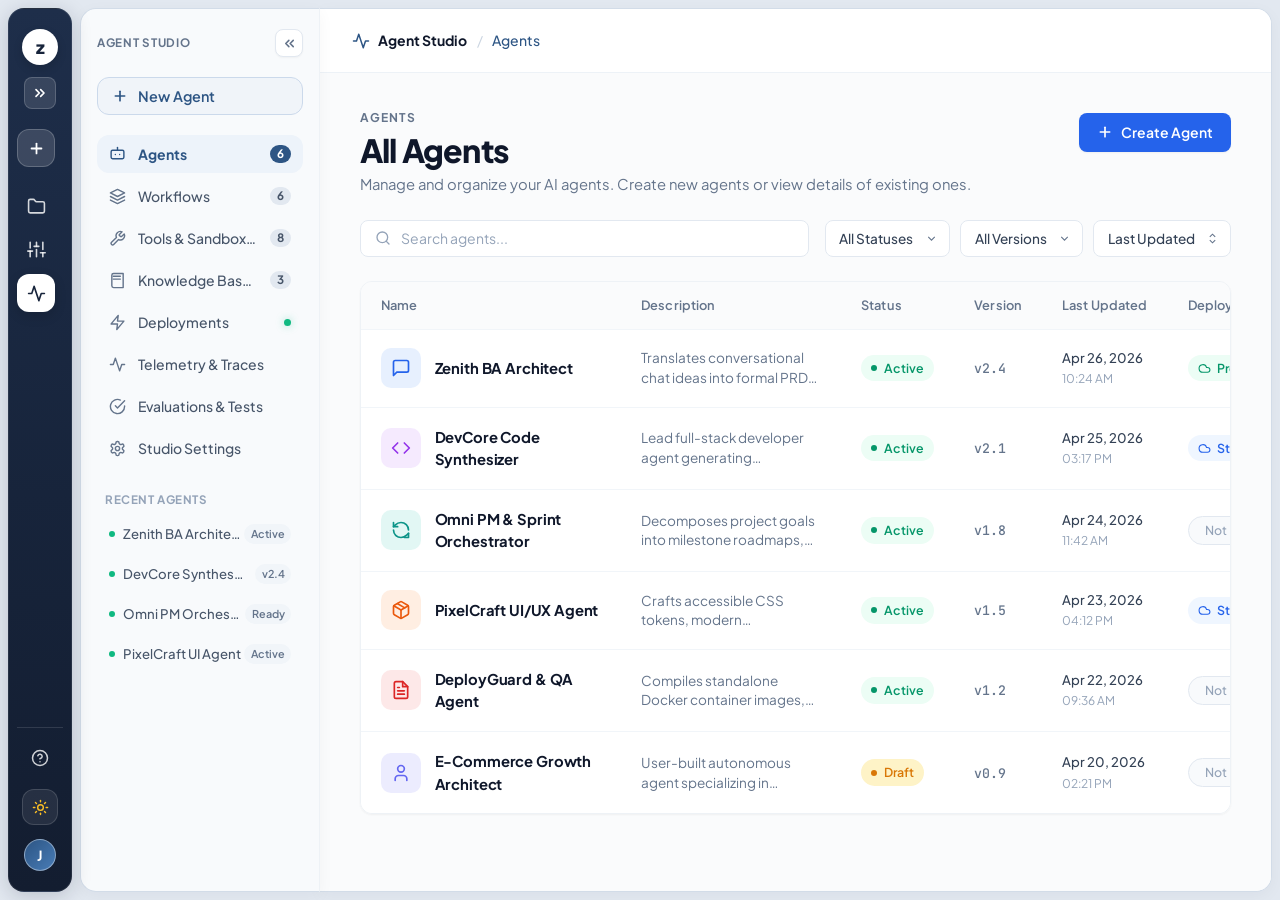
==== commit 4125964a: "next submit" ====
--- a/agent-studio.html
+++ b/agent-studio.html
@@ -12,11 +12,11 @@
   <link rel="stylesheet" href="css/tokens.css?v=3" />
   <link rel="stylesheet" href="css/base.css?v=3" />
   <link rel="stylesheet" href="css/sidebar.css?v=3" />
-  <link rel="stylesheet" href="css/agent-studio.css?v=3" />
+  <link rel="stylesheet" href="css/agent-studio.css?v=40" />
   <link rel="stylesheet" href="css/modal.css?v=3" />
   <!-- Early Theme Mode Loader (Prevents White Flash) -->
   <script>
-    (function() {
+    (function () {
       try {
         var pref = localStorage.getItem('zenith_theme_preference') || 'system';
         var theme = pref;
@@ -25,7 +25,7 @@
         }
         document.documentElement.setAttribute('data-theme', theme);
         document.documentElement.setAttribute('data-theme-preference', pref);
-      } catch (e) {}
+      } catch (e) { }
     })();
   </script>
 </head>
@@ -223,7 +223,7 @@
               <polyline points="2 12 12 17 22 12" />
             </svg>
             <span>Workflows</span>
-            <span class="sec-nav-badge">4</span>
+            <span class="sec-nav-badge" id="secNavWorkflowsBadge">6</span>
           </a>
 
           <!-- 3. Tools & Sandboxes -->
@@ -250,7 +250,8 @@
           </a>
 
           <!-- 5. Deployments -->
-          <a href="#deployments" class="studio-sec-nav-item sec-nav-item" id="secNavDeployments" data-view="deployments">
+          <a href="#deployments" class="studio-sec-nav-item sec-nav-item" id="secNavDeployments"
+            data-view="deployments">
             <svg xmlns="http://www.w3.org/2000/svg" width="17" height="17" viewBox="0 0 24 24" fill="none"
               stroke="currentColor" stroke-width="2" stroke-linecap="round" stroke-linejoin="round">
               <polygon points="13 2 3 14 12 14 11 22 21 10 12 10 13 2" />
@@ -378,929 +379,437 @@
         <!-- ========================================
              PANE 1: AGENTS LIST & CARDS
              ======================================== -->
+        <!-- ========================================
+             PANE 1: ALL AGENTS LIST TABLE (REDESIGNED)
+             ======================================== -->
         <section class="studio-pane-section active" id="pane-agents">
-          <div class="studio-section-header">
-            <div class="studio-section-title-group">
-              <h1>
-                <span>Agents</span>
-                <span class="studio-count-pill">6 active</span>
-              </h1>
-              <p>Declarative, versioned multi-role agents empowering single builders to act as BA, Developer, and PM simultaneously.</p>
+          <!-- Page Header matching screenshot -->
+          <div class="agents-page-header">
+            <div class="agents-header-text">
+              <span class="agents-overline">AGENTS</span>
+              <h1 class="agents-main-title">All Agents</h1>
+              <p class="agents-main-desc">Manage and organize your AI agents. Create new agents or view details of
+                existing ones.</p>
+            </div>
+            <button type="button" class="btn-create-agent-blue" id="btnCreateAgentPage">
+              <svg xmlns="http://www.w3.org/2000/svg" width="16" height="16" viewBox="0 0 24 24" fill="none"
+                stroke="currentColor" stroke-width="2.5" stroke-linecap="round" stroke-linejoin="round">
+                <line x1="12" y1="5" x2="12" y2="19"></line>
+                <line x1="5" y1="12" x2="19" y2="12"></line>
+              </svg>
+              <span>Create Agent</span>
+            </button>
+          </div>
+
+          <!-- Filter & Search Toolbar matching screenshot -->
+          <div class="agents-filter-toolbar">
+            <div class="agents-search-box">
+              <svg xmlns="http://www.w3.org/2000/svg" width="16" height="16" viewBox="0 0 24 24" fill="none"
+                stroke="currentColor" stroke-width="2" stroke-linecap="round" stroke-linejoin="round">
+                <circle cx="11" cy="11" r="8"></circle>
+                <line x1="21" y1="21" x2="16.65" y2="16.65"></line>
+              </svg>
+              <input type="text" id="inputFilterAgents" placeholder="Search agents..." autocomplete="off" />
+            </div>
+
+            <div class="agents-dropdown-filters">
+              <div class="filter-dropdown-wrapper">
+                <select class="agents-select-filter" id="selectStatusFilter" aria-label="Filter by Status">
+                  <option value="all">All Statuses</option>
+                  <option value="active">Active</option>
+                  <option value="draft">Draft</option>
+                </select>
+                <svg class="dropdown-chevron" xmlns="http://www.w3.org/2000/svg" width="13" height="13"
+                  viewBox="0 0 24 24" fill="none" stroke="currentColor" stroke-width="2">
+                  <path d="m6 9 6 6 6-6" />
+                </svg>
+              </div>
+
+              <div class="filter-dropdown-wrapper">
+                <select class="agents-select-filter" id="selectVersionFilter" aria-label="Filter by Version">
+                  <option value="all">All Versions</option>
+                  <option value="v2.4">v2.4</option>
+                  <option value="v2.1">v2.1</option>
+                  <option value="v1.8">v1.8</option>
+                  <option value="v1.5">v1.5</option>
+                  <option value="v1.2">v1.2</option>
+                  <option value="v0.9">v0.9</option>
+                </select>
+                <svg class="dropdown-chevron" xmlns="http://www.w3.org/2000/svg" width="13" height="13"
+                  viewBox="0 0 24 24" fill="none" stroke="currentColor" stroke-width="2">
+                  <path d="m6 9 6 6 6-6" />
+                </svg>
+              </div>
+
+              <div class="filter-dropdown-wrapper">
+                <select class="agents-select-filter" id="selectSortOrder" aria-label="Sort by">
+                  <option value="updated">Last Updated</option>
+                  <option value="name">Name (A-Z)</option>
+                  <option value="version">Version</option>
+                </select>
+                <svg class="dropdown-sort-icon" xmlns="http://www.w3.org/2000/svg" width="13" height="13"
+                  viewBox="0 0 24 24" fill="none" stroke="currentColor" stroke-width="2">
+                  <path d="m7 15 5 5 5-5" />
+                  <path d="m7 9 5-5 5 5" />
+                </svg>
+              </div>
             </div>
           </div>
 
-          <!-- Controls Filter Bar -->
-          <div class="studio-controls-bar">
-            <div class="studio-filter-chips">
-              <button type="button" class="filter-chip active" data-filter="all">All Agents (6)</button>
-              <button type="button" class="filter-chip" data-filter="active">Active (5)</button>
-              <button type="button" class="filter-chip" data-filter="deployed">Deployed (2)</button>
-              <button type="button" class="filter-chip" data-filter="custom">Custom (1)</button>
-            </div>
-
-            <div class="studio-controls-right">
-              <select class="studio-select-dropdown" id="selectModelFilter" aria-label="Filter by model">
-                <option value="all">All Models</option>
-                <option value="claude-3-5-sonnet">Claude 3.5 Sonnet</option>
-                <option value="gpt-4o">GPT-4o</option>
-                <option value="gemini">Gemini 2.5</option>
-                <option value="xai/grok-4.3">xAI Grok-4.3</option>
-              </select>
-            </div>
-          </div>
-
-          <!-- Agents Rich Cards Grid -->
-          <div class="agents-rich-grid">
-            <!-- Card 1: Zenith BA Architect (Business Analyst) -->
-            <div class="agent-rich-card" data-status="active" data-model="claude-3-5-sonnet" data-tags="#business-analyst #prd #spec #architecture">
-              <div class="agent-card-top">
-                <div class="agent-card-header">
-                  <div class="agent-avatar-title">
-                    <div class="agent-icon-box analytics" style="background: rgba(59, 130, 246, 0.15); color: #2563eb;">
-                      <svg xmlns="http://www.w3.org/2000/svg" width="20" height="20" viewBox="0 0 24 24" fill="none"
-                        stroke="currentColor" stroke-width="2" stroke-linecap="round" stroke-linejoin="round">
-                        <path d="M2 3h6a4 4 0 0 1 4 4v14a3 3 0 0 0-3-3H2z" />
-                        <path d="M22 3h-6a4 4 0 0 0-4 4v14a3 3 0 0 1 3-3h7z" />
-                      </svg>
-                    </div>
-                    <div class="agent-header-meta">
-                      <h3 class="agent-card-name">Zenith BA Architect</h3>
-                      <span class="agent-status-badge">
-                        <span style="width: 5px; height: 5px; border-radius: 50%; background-color: #10b981;"></span>
-                        Active · Business Analyst
-                      </span>
-                    </div>
-                  </div>
-                </div>
-                <p class="agent-card-desc">Translates conversational chat ideas into formal PRDs, User Stories, Gherkin BDD criteria, and system sequence flowcharts.</p>
-                <div class="agent-card-runtime-row">
-                  <span class="runtime-model-tag">
-                    <svg xmlns="http://www.w3.org/2000/svg" width="13" height="13" viewBox="0 0 24 24" fill="none"
-                      stroke="currentColor" stroke-width="2" stroke-linecap="round" stroke-linejoin="round">
-                      <circle cx="12" cy="12" r="10" />
-                      <path d="M12 2a14.5 14.5 0 0 0 0 20 14.5 14.5 0 0 0 0-20" />
-                    </svg>
-                    claude-3-5-sonnet
-                  </span>
-                  <span class="runtime-stats-text">1.2s avg · 14.8k runs</span>
-                </div>
-              </div>
-              <div class="agent-card-footer">
-                <div class="agent-tags-list">
-                  <span class="agent-tag-item">#business-analyst</span>
-                  <span class="agent-tag-item">#prd-generator</span>
-                </div>
-                <div class="agent-card-actions">
-                  <button type="button" class="btn-agent-action-secondary btn-test-agent">Test Run</button>
-                  <button type="button" class="btn-agent-action-primary">Config</button>
-                </div>
-              </div>
-            </div>
-
-            <!-- Card 2: DevCore Code Synthesizer (Lead Developer) -->
-            <div class="agent-rich-card" data-status="deployed" data-model="claude-3-5-sonnet" data-tags="#developer #fullstack #codegen #livepatch">
-              <div class="agent-card-top">
-                <div class="agent-card-header">
-                  <div class="agent-avatar-title">
-                    <div class="agent-icon-box claims" style="background: rgba(16, 185, 129, 0.15); color: #059669;">
-                      <svg xmlns="http://www.w3.org/2000/svg" width="20" height="20" viewBox="0 0 24 24" fill="none"
-                        stroke="currentColor" stroke-width="2" stroke-linecap="round" stroke-linejoin="round">
-                        <polyline points="16 18 22 12 16 6" />
-                        <polyline points="8 6 2 12 8 18" />
-                      </svg>
-                    </div>
-                    <div class="agent-header-meta">
-                      <h3 class="agent-card-name">DevCore Code Synthesizer</h3>
-                      <span class="agent-status-badge deployed">
-                        <span style="width: 5px; height: 5px; border-radius: 50%; background-color: #2563eb;"></span>
-                        Deployed · Full-Stack Dev
-                      </span>
-                    </div>
-                  </div>
-                </div>
-                <p class="agent-card-desc">Lead full-stack developer agent generating React/Vite components, REST/GraphQL APIs, Prisma schema, and live preview patches.</p>
-                <div class="agent-card-runtime-row">
-                  <span class="runtime-model-tag">
-                    <svg xmlns="http://www.w3.org/2000/svg" width="13" height="13" viewBox="0 0 24 24" fill="none"
-                      stroke="currentColor" stroke-width="2" stroke-linecap="round" stroke-linejoin="round">
-                      <circle cx="12" cy="12" r="10" />
-                      <path d="M12 2a14.5 14.5 0 0 0 0 20 14.5 14.5 0 0 0 0-20" />
-                    </svg>
-                    claude-3-5-sonnet
-                  </span>
-                  <span class="runtime-stats-text">0.9s avg · 38.2k runs</span>
-                </div>
-              </div>
-              <div class="agent-card-footer">
-                <div class="agent-tags-list">
-                  <span class="agent-tag-item">#developer</span>
-                  <span class="agent-tag-item">#fullstack</span>
-                </div>
-                <div class="agent-card-actions">
-                  <button type="button" class="btn-agent-action-secondary btn-test-agent">Test Run</button>
-                  <button type="button" class="btn-agent-action-primary">Endpoint</button>
-                </div>
-              </div>
-            </div>
-
-            <!-- Card 3: Omni PM & Sprint Orchestrator (Product Manager) -->
-            <div class="agent-rich-card" data-status="active" data-model="gpt-4o" data-tags="#product-manager #sprint #roadmap #backlog">
-              <div class="agent-card-top">
-                <div class="agent-card-header">
-                  <div class="agent-avatar-title">
-                    <div class="agent-icon-box robot" style="background: rgba(245, 158, 11, 0.15); color: #d97706;">
-                      <svg xmlns="http://www.w3.org/2000/svg" width="20" height="20" viewBox="0 0 24 24" fill="none"
-                        stroke="currentColor" stroke-width="2" stroke-linecap="round" stroke-linejoin="round">
-                        <rect width="18" height="18" x="3" y="3" rx="2" />
-                        <path d="M9 3v18" />
-                        <path d="M15 9h6" />
-                        <path d="M15 15h6" />
-                      </svg>
-                    </div>
-                    <div class="agent-header-meta">
-                      <h3 class="agent-card-name">Omni PM &amp; Sprint Orchestrator</h3>
-                      <span class="agent-status-badge">
-                        <span style="width: 5px; height: 5px; border-radius: 50%; background-color: #10b981;"></span>
-                        Active · Product Manager
-                      </span>
-                    </div>
-                  </div>
-                </div>
-                <p class="agent-card-desc">Decomposes project goals into milestone roadmaps, automated sprint backlog tickets, task dependencies, and MVP release scopes.</p>
-                <div class="agent-card-runtime-row">
-                  <span class="runtime-model-tag">
-                    <svg xmlns="http://www.w3.org/2000/svg" width="13" height="13" viewBox="0 0 24 24" fill="none"
-                      stroke="currentColor" stroke-width="2" stroke-linecap="round" stroke-linejoin="round">
-                      <circle cx="12" cy="12" r="10" />
-                      <path d="M12 2a14.5 14.5 0 0 0 0 20 14.5 14.5 0 0 0 0-20" />
-                    </svg>
-                    gpt-4o
-                  </span>
-                  <span class="runtime-stats-text">1.1s avg · 9.4k runs</span>
-                </div>
-              </div>
-              <div class="agent-card-footer">
-                <div class="agent-tags-list">
-                  <span class="agent-tag-item">#product-manager</span>
-                  <span class="agent-tag-item">#sprint-planning</span>
-                </div>
-                <div class="agent-card-actions">
-                  <button type="button" class="btn-agent-action-secondary btn-test-agent">Test Run</button>
-                  <button type="button" class="btn-agent-action-primary">Config</button>
-                </div>
-              </div>
-            </div>
-
-            <!-- Card 4: PixelCraft UI/UX Agent (Designer) -->
-            <div class="agent-rich-card" data-status="active" data-model="gemini" data-tags="#ui-ux #design-system #tokens #wireframe">
-              <div class="agent-card-top">
-                <div class="agent-card-header">
-                  <div class="agent-avatar-title">
-                    <div class="agent-icon-box" style="background: rgba(168, 85, 247, 0.15); color: #9333ea;">
-                      <svg xmlns="http://www.w3.org/2000/svg" width="20" height="20" viewBox="0 0 24 24" fill="none"
-                        stroke="currentColor" stroke-width="2" stroke-linecap="round" stroke-linejoin="round">
-                        <circle cx="12" cy="12" r="10" />
-                        <path d="m4.93 4.93 4.24 4.24" />
-                        <path d="m14.83 14.83 4.24 4.24" />
-                        <path d="m14.83 9.17 4.24-4.24" />
-                        <path d="m4.93 19.07 4.24-4.24" />
-                      </svg>
-                    </div>
-                    <div class="agent-header-meta">
-                      <h3 class="agent-card-name">PixelCraft UI/UX Agent</h3>
-                      <span class="agent-status-badge">
-                        <span style="width: 5px; height: 5px; border-radius: 50%; background-color: #10b981;"></span>
-                        Active · UI/UX Designer
-                      </span>
-                    </div>
-                  </div>
-                </div>
-                <p class="agent-card-desc">Crafts accessible CSS tokens, modern glassmorphic surfaces, responsive component wireframes, and design-to-code conversions.</p>
-                <div class="agent-card-runtime-row">
-                  <span class="runtime-model-tag">
-                    <svg xmlns="http://www.w3.org/2000/svg" width="13" height="13" viewBox="0 0 24 24" fill="none"
-                      stroke="currentColor" stroke-width="2" stroke-linecap="round" stroke-linejoin="round">
-                      <circle cx="12" cy="12" r="10" />
-                      <path d="M12 2a14.5 14.5 0 0 0 0 20 14.5 14.5 0 0 0 0-20" />
-                    </svg>
-                    google/gemini-2.5
-                  </span>
-                  <span class="runtime-stats-text">0.7s avg · 12.1k runs</span>
-                </div>
-              </div>
-              <div class="agent-card-footer">
-                <div class="agent-tags-list">
-                  <span class="agent-tag-item">#ui-ux</span>
-                  <span class="agent-tag-item">#design-system</span>
-                </div>
-                <div class="agent-card-actions">
-                  <button type="button" class="btn-agent-action-secondary btn-test-agent">Test Run</button>
-                  <button type="button" class="btn-agent-action-primary">Config</button>
-                </div>
-              </div>
-            </div>
-
-            <!-- Card 5: DeployGuard & QA Agent (DevOps & QA) -->
-            <div class="agent-rich-card" data-status="deployed" data-model="xai/grok-4.3" data-tags="#devops #qa #docker #ci-cd">
-              <div class="agent-card-top">
-                <div class="agent-card-header">
-                  <div class="agent-avatar-title">
-                    <div class="agent-icon-box claims" style="background: rgba(239, 68, 68, 0.15); color: #dc2626;">
-                      <svg xmlns="http://www.w3.org/2000/svg" width="20" height="20" viewBox="0 0 24 24" fill="none"
-                        stroke="currentColor" stroke-width="2" stroke-linecap="round" stroke-linejoin="round">
-                        <path d="M12 22s8-4 8-10V5l-8-3-8 3v7c0 6 8 10 8 10" />
-                        <polyline points="9 12 11 14 15 10" />
-                      </svg>
-                    </div>
-                    <div class="agent-header-meta">
-                      <h3 class="agent-card-name">DeployGuard &amp; QA Agent</h3>
-                      <span class="agent-status-badge deployed">
-                        <span style="width: 5px; height: 5px; border-radius: 50%; background-color: #2563eb;"></span>
-                        Deployed · DevOps &amp; QA
-                      </span>
-                    </div>
-                  </div>
-                </div>
-                <p class="agent-card-desc">Compiles standalone Docker container images, executes automated E2E test suites, and orchestrates zero-downtime edge cloud deployments.</p>
-                <div class="agent-card-runtime-row">
-                  <span class="runtime-model-tag">
-                    <svg xmlns="http://www.w3.org/2000/svg" width="13" height="13" viewBox="0 0 24 24" fill="none"
-                      stroke="currentColor" stroke-width="2" stroke-linecap="round" stroke-linejoin="round">
-                      <circle cx="12" cy="12" r="10" />
-                      <path d="M12 2a14.5 14.5 0 0 0 0 20 14.5 14.5 0 0 0 0-20" />
-                    </svg>
-                    zenith-turbo
-                  </span>
-                  <span class="runtime-stats-text">0.5s avg · 21.6k runs</span>
-                </div>
-              </div>
-              <div class="agent-card-footer">
-                <div class="agent-tags-list">
-                  <span class="agent-tag-item">#devops</span>
-                  <span class="agent-tag-item">#ci-cd</span>
-                </div>
-                <div class="agent-card-actions">
-                  <button type="button" class="btn-agent-action-secondary btn-test-agent">Test Run</button>
-                  <button type="button" class="btn-agent-action-primary">Endpoint</button>
-                </div>
-              </div>
-            </div>
-
-            <!-- Card 6: E-Commerce Growth Architect (Custom User Agent) -->
-            <div class="agent-rich-card" data-status="custom" data-model="xai/grok-4.3" data-tags="#custom-agent #ecommerce #checkout #analytics">
-              <div class="agent-card-top">
-                <div class="agent-card-header">
-                  <div class="agent-avatar-title">
-                    <div class="agent-icon-box robot" style="background: rgba(14, 165, 233, 0.15); color: #0284c7;">
-                      <svg xmlns="http://www.w3.org/2000/svg" width="20" height="20" viewBox="0 0 24 24" fill="none"
-                        stroke="currentColor" stroke-width="2" stroke-linecap="round" stroke-linejoin="round">
-                        <circle cx="8" cy="21" r="1" />
-                        <circle cx="19" cy="21" r="1" />
-                        <path d="M2.05 2.05h2l2.66 12.42a2 2 0 0 0 2 1.58h9.78a2 2 0 0 0 1.95-1.57l1.65-7.43H5.12" />
-                      </svg>
-                    </div>
-                    <div class="agent-header-meta">
-                      <h3 class="agent-card-name">E-Commerce Growth Architect</h3>
-                      <span class="agent-status-badge" style="background: #e0f2fe; color: #0369a1; border-color: #bae6fd;">
-                        <span style="width: 5px; height: 5px; border-radius: 50%; background-color: #0284c7;"></span>
-                        Custom Agent (Josua)
-                      </span>
-                    </div>
-                  </div>
-                </div>
-                <p class="agent-card-desc">User-built autonomous agent specializing in checkout conversion, dynamic cart pricing schemas, and Stripe/Midtrans payment webhooks.</p>
-                <div class="agent-card-runtime-row">
-                  <span class="runtime-model-tag">
-                    <svg xmlns="http://www.w3.org/2000/svg" width="13" height="13" viewBox="0 0 24 24" fill="none"
-                      stroke="currentColor" stroke-width="2" stroke-linecap="round" stroke-linejoin="round">
-                      <circle cx="12" cy="12" r="10" />
-                      <path d="M12 2a14.5 14.5 0 0 0 0 20 14.5 14.5 0 0 0 0-20" />
-                    </svg>
-                    xai/grok-4.3
-                  </span>
-                  <span class="runtime-stats-text">0.8s avg · 4.2k runs</span>
-                </div>
-              </div>
-              <div class="agent-card-footer">
-                <div class="agent-tags-list">
-                  <span class="agent-tag-item">#custom-agent</span>
-                  <span class="agent-tag-item">#ecommerce</span>
-                </div>
-                <div class="agent-card-actions">
-                  <button type="button" class="btn-agent-action-secondary btn-test-agent">Test Run</button>
-                  <button type="button" class="btn-agent-action-primary">Config</button>
-                </div>
-              </div>
-            </div>
-
-            <!-- Create New Agent Dashed Card -->
-            <div class="create-agent-dashed-card" id="btnNewAgentCard">
-              <div class="create-agent-icon-circle">
-                <svg xmlns="http://www.w3.org/2000/svg" width="22" height="22" viewBox="0 0 24 24" fill="none"
-                  stroke="currentColor" stroke-width="2.5" stroke-linecap="round" stroke-linejoin="round">
-                  <line x1="12" y1="5" x2="12" y2="19" />
-                  <line x1="5" y1="12" x2="19" y2="12" />
-                </svg>
-              </div>
-              <h3 class="create-agent-title">Build Your Custom Agent</h3>
-              <p class="create-agent-subtitle">Define prompt instructions, attach sandbox tools, and connect vector knowledge bases.</p>
-            </div>
-          </div>
-        </section>
-
-        <!-- ========================================
-             PANE: TEST AGENT (Full-Page Live Runner)
-             ======================================== -->
-        <section class="studio-pane-section" id="pane-test-agent">
-          <!-- Top bar: back button + agent info -->
-          <div class="test-agent-topbar">
-            <button type="button" class="btn-back-to-agents" id="btnBackToAgents">
-              <svg xmlns="http://www.w3.org/2000/svg" width="16" height="16" viewBox="0 0 24 24" fill="none"
-                stroke="currentColor" stroke-width="2.5" stroke-linecap="round" stroke-linejoin="round">
-                <polyline points="15 18 9 12 15 6" />
-              </svg>
-              <span>Back to Agents</span>
-            </button>
-            <div class="test-agent-identity" id="testAgentIdentity">
-              <div class="test-agent-icon-wrap" id="testAgentIconWrap">
-                <svg xmlns="http://www.w3.org/2000/svg" width="18" height="18" viewBox="0 0 24 24" fill="none"
-                  stroke="currentColor" stroke-width="2">
-                  <rect width="18" height="12" x="3" y="6" rx="2"/>
-                  <path d="M12 2v4"/>
-                </svg>
-              </div>
-              <div class="test-agent-title-group">
-                <h2 class="test-agent-name" id="testAgentName">Agent Name</h2>
-                <span class="test-agent-meta" id="testAgentMeta">Active · claude-3-5-sonnet</span>
-              </div>
-            </div>
-            <div class="test-agent-topbar-actions">
-              <button type="button" class="btn-test-secondary" id="btnClearTestChat">
-                <svg xmlns="http://www.w3.org/2000/svg" width="14" height="14" viewBox="0 0 24 24" fill="none"
-                  stroke="currentColor" stroke-width="2">
-                  <polyline points="23 4 23 10 17 10"/><path d="M20.49 15a9 9 0 1 1-2.12-9.36L23 10"/>
-                </svg>
-                <span>Reset</span>
-              </button>
-              <span class="test-agent-live-pill">
-                <span class="live-dot"></span>Live Test
-              </span>
-            </div>
-          </div>
-
-          <!-- Split Layout: Trace Left | Conversation Right -->
-          <div class="test-agent-split-layout">
-
-            <!-- ── LEFT: Execution Trace Panel ──────────────────────────── -->
-            <div class="test-trace-panel" id="testTracePanel">
-              <div class="trace-panel-header">
-                <span class="trace-header-title">Execution Trace</span>
-                <button type="button" class="btn-trace-icon" id="btnToggleTraceDebug" title="Toggle debug output">
-                  <svg xmlns="http://www.w3.org/2000/svg" width="14" height="14" viewBox="0 0 24 24" fill="none"
-                    stroke="currentColor" stroke-width="2">
-                    <path d="M1 12s4-8 11-8 11 8 11 8-4 8-11 8-11-8-11-8z"/><circle cx="12" cy="12" r="3"/>
-                  </svg>
-                </button>
-              </div>
-
-              <!-- Trace scroll body -->
-              <div class="trace-scroll-body" id="traceScrollBody">
-                <!-- Empty state shown before first message -->
-                <div class="trace-empty-state" id="traceEmptyState">
-                  <svg xmlns="http://www.w3.org/2000/svg" width="36" height="36" viewBox="0 0 24 24" fill="none"
-                    stroke="currentColor" stroke-width="1.5" stroke-linecap="round" stroke-linejoin="round">
-                    <circle cx="12" cy="12" r="10"/><line x1="12" y1="8" x2="12" y2="12"/>
-                    <line x1="12" y1="16" x2="12.01" y2="16"/>
-                  </svg>
-                  <p>Send a message to start the execution trace.</p>
-                </div>
-              </div>
-            </div>
-
-            <!-- ── RIGHT: Conversation Preview Panel ────────────────────── -->
-            <div class="test-conv-panel">
-              <div class="test-conv-header">
-                <span class="conv-panel-title">Conversation Preview</span>
-                <div class="test-conv-header-actions">
-                  <button type="button" class="btn-test-secondary btn-trace-icon" id="btnToggleFullTrace"
-                    title="Show/hide trace panel">
-                    <svg xmlns="http://www.w3.org/2000/svg" width="14" height="14" viewBox="0 0 24 24" fill="none"
-                      stroke="currentColor" stroke-width="2">
-                      <rect x="3" y="3" width="18" height="18" rx="2"/><line x1="9" y1="3" x2="9" y2="21"/>
-                    </svg>
-                  </button>
-                </div>
-              </div>
-
-              <!-- Chat messages feed -->
-              <div class="test-conv-body" id="testConvBody">
-                <!-- Agent welcome message (populated dynamically) -->
-                <div class="test-conv-welcome" id="testConvWelcome">
-                  <div class="test-welcome-avatar" id="testWelcomeAvatar">
-                    <svg xmlns="http://www.w3.org/2000/svg" width="22" height="22" viewBox="0 0 24 24" fill="none"
-                      stroke="currentColor" stroke-width="2">
-                      <rect width="18" height="12" x="3" y="6" rx="2"/>
-                      <path d="M12 2v4"/><line x1="9" y1="12" x2="9" y2="12"/><line x1="15" y1="12" x2="15" y2="12"/>
-                    </svg>
-                  </div>
-                  <div class="test-welcome-text">
-                    <strong id="testWelcomeTitle">Hi, I'm an AI service assistant.</strong>
-                    <p id="testWelcomeSubtitle">How can I help you?</p>
-                  </div>
-                </div>
-
-                <!-- Quick test prompt chips -->
-                <div class="test-quick-chips" id="testQuickChips">
-                  <!-- chips injected by JS per agent -->
-                </div>
-              </div>
-
-              <!-- Telemetry bar (hidden until first exchange) -->
-              <div class="test-telemetry-bar" id="testTelemetryBar" style="display: none;">
-                <span class="telem-badge" id="taTurn">Turn: 1</span>
-                <span class="telem-badge" id="taTokens">0 tokens</span>
-                <span class="telem-badge" id="taLatency">—</span>
-                <span class="telem-badge success" id="taStatus">Passed</span>
-                <span class="telem-badge" id="taModel" style="margin-left: auto; opacity: 0.7;"></span>
-              </div>
-
-              <!-- Input bar -->
-              <div class="test-conv-footer">
-                <div class="test-input-row">
-                  <textarea id="testPromptInput" class="test-prompt-textarea"
-                    placeholder="Describe your task or ask a question…" rows="1"
-                    oninput="this.style.height='auto';this.style.height=this.scrollHeight+'px'"></textarea>
-                  <button type="button" class="btn-test-send" id="btnTestSend" title="Send">
-                    <svg xmlns="http://www.w3.org/2000/svg" width="16" height="16" viewBox="0 0 24 24" fill="none"
-                      stroke="currentColor" stroke-width="2.5">
-                      <line x1="22" y1="2" x2="11" y2="13"/><polygon points="22 2 15 22 11 13 2 9 22 2"/>
-                    </svg>
-                  </button>
-                </div>
-              </div>
-            </div>
-          </div>
-        </section>
-
-        <!-- ========================================
-             PANE 2: WORKFLOWS (MULTI-AGENT PIPELINES)
-             ======================================== -->
-        <section class="studio-pane-section" id="pane-workflows">
-          <div class="studio-section-header">
-            <div class="studio-section-title-group">
-              <h1>
-                <span>Workflows</span>
-                <span class="studio-count-pill">4 graphs</span>
-              </h1>
-              <p>Visual multi-agent orchestration graphs, conditional routing pipelines, and automated builder chains.</p>
-            </div>
-            <button type="button" class="btn-studio-cta">
-              <svg xmlns="http://www.w3.org/2000/svg" width="16" height="16" viewBox="0 0 24 24" fill="none"
-                stroke="currentColor" stroke-width="2.5" stroke-linecap="round" stroke-linejoin="round">
-                <line x1="12" y1="5" x2="12" y2="19" />
-                <line x1="5" y1="12" x2="19" y2="12" />
-              </svg>
-              <span>New workflow</span>
-            </button>
-          </div>
-
-          <div class="workflows-grid">
-            <!-- Workflow 1: End-to-End Chat-to-App Pipeline -->
-            <div class="workflow-pipeline-card">
-              <div class="workflow-header">
-                <div class="workflow-title-area">
-                  <div class="workflow-icon">
-                    <svg xmlns="http://www.w3.org/2000/svg" width="20" height="20" viewBox="0 0 24 24" fill="none"
-                      stroke="currentColor" stroke-width="2" stroke-linecap="round" stroke-linejoin="round">
-                      <polyline points="16 18 22 12 16 6" />
-                      <polyline points="8 6 2 12 8 18" />
-                    </svg>
-                  </div>
-                  <div>
-                    <h3 class="workflow-name">End-to-End Chat-to-App Pipeline</h3>
-                    <p class="workflow-desc">Converts natural language chat prompts into full PRDs, synthesis code, UI styling, and preview deployment.</p>
-                  </div>
-                </div>
-                <div class="workflow-meta-pills">
-                  <span class="workflow-pill">Trigger: User Chat Prompt</span>
-                  <span class="status-pill-active"><span class="status-dot-green"></span>Active</span>
-                </div>
-              </div>
-
-              <!-- Visual Flow Nodes -->
-              <div class="workflow-nodes-flow">
-                <div class="workflow-node-step">
-                  <span class="node-step-icon">1</span>
-                  <div class="node-step-info">
-                    <span class="node-step-title">Prompt Ingestion</span>
-                    <span class="node-step-sub">User idea &amp; context</span>
-                  </div>
-                </div>
-                <svg class="workflow-connector-arrow" xmlns="http://www.w3.org/2000/svg" width="16" height="16"
-                  viewBox="0 0 24 24" fill="none" stroke="currentColor" stroke-width="2" stroke-linecap="round">
-                  <polyline points="9 18 15 12 9 6" />
-                </svg>
-                <div class="workflow-node-step">
-                  <span class="node-step-icon">2</span>
-                  <div class="node-step-info">
-                    <span class="node-step-title">Zenith BA Architect</span>
-                    <span class="node-step-sub">PRD &amp; User Stories</span>
-                  </div>
-                </div>
-                <svg class="workflow-connector-arrow" xmlns="http://www.w3.org/2000/svg" width="16" height="16"
-                  viewBox="0 0 24 24" fill="none" stroke="currentColor" stroke-width="2" stroke-linecap="round">
-                  <polyline points="9 18 15 12 9 6" />
-                </svg>
-                <div class="workflow-node-step">
-                  <span class="node-step-icon">3</span>
-                  <div class="node-step-info">
-                    <span class="node-step-title">DevCore Synthesizer</span>
-                    <span class="node-step-sub">React &amp; API Code</span>
-                  </div>
-                </div>
-                <svg class="workflow-connector-arrow" xmlns="http://www.w3.org/2000/svg" width="16" height="16"
-                  viewBox="0 0 24 24" fill="none" stroke="currentColor" stroke-width="2" stroke-linecap="round">
-                  <polyline points="9 18 15 12 9 6" />
-                </svg>
-                <div class="workflow-node-step">
-                  <span class="node-step-icon">4</span>
-                  <div class="node-step-info">
-                    <span class="node-step-title">DeployGuard QA</span>
-                    <span class="node-step-sub">Build &amp; Live Preview</span>
-                  </div>
-                </div>
-              </div>
-            </div>
-
-            <!-- Workflow 2: Feature Sprint & Backlog Breakdown -->
-            <div class="workflow-pipeline-card">
-              <div class="workflow-header">
-                <div class="workflow-title-area">
-                  <div class="workflow-icon" style="background: #fdf2f8; color: #db2777;">
-                    <svg xmlns="http://www.w3.org/2000/svg" width="20" height="20" viewBox="0 0 24 24" fill="none"
-                      stroke="currentColor" stroke-width="2" stroke-linecap="round" stroke-linejoin="round">
-                      <path d="M16 4h2a2 2 0 0 1 2 2v14a2 2 0 0 1-2 2H6a2 2 0 0 1-2-2V6a2 2 0 0 1 2-2h2" />
-                      <rect x="8" y="2" width="8" height="4" rx="1" ry="1" />
-                    </svg>
-                  </div>
-                  <div>
-                    <h3 class="workflow-name">Feature Sprint &amp; Backlog Breakdown</h3>
-                    <p class="workflow-desc">Transforms project epics into actionable sprint backlogs, task estimations, and test cases.</p>
-                  </div>
-                </div>
-                <div class="workflow-meta-pills">
-                  <span class="workflow-pill">Trigger: Milestone / Epic</span>
-                  <span class="status-pill-active"><span class="status-dot-green"></span>Active</span>
-                </div>
-              </div>
-
-              <!-- Visual Flow Nodes -->
-              <div class="workflow-nodes-flow">
-                <div class="workflow-node-step">
-                  <span class="node-step-icon">1</span>
-                  <div class="node-step-info">
-                    <span class="node-step-title">Epic Intake</span>
-                    <span class="node-step-sub">Product Goal Spec</span>
-                  </div>
-                </div>
-                <svg class="workflow-connector-arrow" xmlns="http://www.w3.org/2000/svg" width="16" height="16"
-                  viewBox="0 0 24 24" fill="none" stroke="currentColor" stroke-width="2" stroke-linecap="round">
-                  <polyline points="9 18 15 12 9 6" />
-                </svg>
-                <div class="workflow-node-step">
-                  <span class="node-step-icon">2</span>
-                  <div class="node-step-info">
-                    <span class="node-step-title">Omni PM</span>
-                    <span class="node-step-sub">Sprint Planning</span>
-                  </div>
-                </div>
-                <svg class="workflow-connector-arrow" xmlns="http://www.w3.org/2000/svg" width="16" height="16"
-                  viewBox="0 0 24 24" fill="none" stroke="currentColor" stroke-width="2" stroke-linecap="round">
-                  <polyline points="9 18 15 12 9 6" />
-                </svg>
-                <div class="workflow-node-step">
-                  <span class="node-step-icon">3</span>
-                  <div class="node-step-info">
-                    <span class="node-step-title">DevCore Gen</span>
-                    <span class="node-step-sub">Component Code</span>
-                  </div>
-                </div>
-                <svg class="workflow-connector-arrow" xmlns="http://www.w3.org/2000/svg" width="16" height="16"
-                  viewBox="0 0 24 24" fill="none" stroke="currentColor" stroke-width="2" stroke-linecap="round">
-                  <polyline points="9 18 15 12 9 6" />
-                </svg>
-                <div class="workflow-node-step">
-                  <span class="node-step-icon">4</span>
-                  <div class="node-step-info">
-                    <span class="node-step-title">PR &amp; Preview</span>
-                    <span class="node-step-sub">Sandbox Validation</span>
-                  </div>
-                </div>
-              </div>
-            </div>
-          </div>
-        </section>
-
-        <!-- ========================================
-             PANE 3: TOOLS & SANDBOXES
-             ======================================== -->
-        <section class="studio-pane-section" id="pane-tools">
-          <div class="studio-section-header">
-            <div class="studio-section-title-group">
-              <h1>
-                <span>Tools &amp; Sandboxes</span>
-                <span class="studio-count-pill">8 registered</span>
-              </h1>
-              <p>In-browser WebContainers, AST code indexers, and schema engines bound to Zenith agents.</p>
-            </div>
-            <button type="button" class="btn-studio-cta">
-              <svg xmlns="http://www.w3.org/2000/svg" width="16" height="16" viewBox="0 0 24 24" fill="none"
-                stroke="currentColor" stroke-width="2.5" stroke-linecap="round" stroke-linejoin="round">
-                <line x1="12" y1="5" x2="12" y2="19" />
-                <line x1="5" y1="12" x2="19" y2="12" />
-              </svg>
-              <span>Register Tool</span>
-            </button>
-          </div>
-
-          <div class="studio-table-card">
-            <table class="studio-table">
+          <!-- All Agents Table Card matching screenshot -->
+          <div class="agents-table-card">
+            <table class="agents-data-table">
               <thead>
                 <tr>
-                  <th>Tool Identifier</th>
-                  <th>Runtime Type</th>
-                  <th>Latency</th>
-                  <th>Status</th>
-                  <th>Actions</th>
+                  <th class="col-name">Name</th>
+                  <th class="col-desc">Description</th>
+                  <th class="col-status">Status</th>
+                  <th class="col-version">Version</th>
+                  <th class="col-updated">Last Updated</th>
+                  <th class="col-deploy">Deployment</th>
+                  <th class="col-actions">Actions</th>
                 </tr>
               </thead>
-              <tbody>
-                <tr>
-                  <td>
-                    <div class="tool-name-cell">
-                      <div class="tool-icon-box">
-                        <svg xmlns="http://www.w3.org/2000/svg" width="16" height="16" viewBox="0 0 24 24" fill="none"
+              <tbody id="agentsTableBody">
+                <!-- Agent Row 1: Zenith BA Architect -->
+                <tr class="agent-table-row" data-agent="Zenith BA Architect" data-status="active" data-version="v2.4">
+                  <td class="cell-name">
+                    <div class="agent-name-cell">
+                      <div class="agent-avatar-badge"
+                        style="background-color: rgba(59, 130, 246, 0.12); color: #2563eb;">
+                        <svg xmlns="http://www.w3.org/2000/svg" width="20" height="20" viewBox="0 0 24 24" fill="none"
+                          stroke="currentColor" stroke-width="2" stroke-linecap="round" stroke-linejoin="round">
+                          <path d="M21 15a2 2 0 0 1-2 2H7l-4 4V5a2 2 0 0 1 2-2h14a2 2 0 0 1 2 2z" />
+                        </svg>
+                      </div>
+                      <span class="agent-table-name">Zenith BA Architect</span>
+                    </div>
+                  </td>
+                  <td class="cell-desc">
+                    <p class="agent-table-desc">Translates conversational chat ideas into formal PRDs, User Stories,
+                      Gherkin BDD criteria, and system sequence flowcharts.</p>
+                  </td>
+                  <td class="cell-status">
+                    <span class="agent-status-pill active">
+                      <span class="status-dot"></span>
+                      Active
+                    </span>
+                  </td>
+                  <td class="cell-version">
+                    <span class="agent-version-text">v2.4</span>
+                  </td>
+                  <td class="cell-updated">
+                    <div class="updated-time-group">
+                      <span class="date-text">Apr 26, 2026</span>
+                      <span class="time-text">10:24 AM</span>
+                    </div>
+                  </td>
+                  <td class="cell-deploy">
+                    <span class="deploy-pill prod">
+                      <svg xmlns="http://www.w3.org/2000/svg" width="13" height="13" viewBox="0 0 24 24" fill="none"
+                        stroke="currentColor" stroke-width="2">
+                        <path d="M17.5 19H9a7 7 0 1 1 6.71-9h1.79a4.5 4.5 0 1 1 0 9Z" />
+                      </svg>
+                      Production
+                    </span>
+                  </td>
+                  <td class="cell-actions">
+                    <button type="button" class="btn-table-action-menu" title="More options" aria-label="More options">
+                      <svg xmlns="http://www.w3.org/2000/svg" width="16" height="16" viewBox="0 0 24 24" fill="none"
+                        stroke="currentColor" stroke-width="2">
+                        <circle cx="12" cy="12" r="1" />
+                        <circle cx="12" cy="5" r="1" />
+                        <circle cx="12" cy="19" r="1" />
+                      </svg>
+                    </button>
+                  </td>
+                </tr>
+
+                <!-- Agent Row 2: DevCore Code Synthesizer -->
+                <tr class="agent-table-row" data-agent="DevCore Code Synthesizer" data-status="active"
+                  data-version="v2.1">
+                  <td class="cell-name">
+                    <div class="agent-name-cell">
+                      <div class="agent-avatar-badge"
+                        style="background-color: rgba(168, 85, 247, 0.12); color: #9333ea;">
+                        <svg xmlns="http://www.w3.org/2000/svg" width="20" height="20" viewBox="0 0 24 24" fill="none"
                           stroke="currentColor" stroke-width="2" stroke-linecap="round" stroke-linejoin="round">
                           <polyline points="16 18 22 12 16 6" />
                           <polyline points="8 6 2 12 8 18" />
                         </svg>
                       </div>
-                      <div>
-                        <strong>webcontainer_sandbox</strong>
-                        <div style="font-size: 0.775rem; color: #64748b;">In-browser Node.js &amp; Vite dev server execution runtime</div>
-                      </div>
+                      <span class="agent-table-name">DevCore Code Synthesizer</span>
                     </div>
                   </td>
-                  <td><span class="code-pill">WebContainer Node</span></td>
-                  <td>25ms</td>
-                  <td><span class="status-pill-active"><span class="status-dot-green"></span>Ready</span></td>
-                  <td><button type="button" class="btn-agent-action-secondary">Test</button></td>
+                  <td class="cell-desc">
+                    <p class="agent-table-desc">Lead full-stack developer agent generating React/Vite components,
+                      REST/GraphQL APIs, Prisma schema, and live preview patches.</p>
+                  </td>
+                  <td class="cell-status">
+                    <span class="agent-status-pill active">
+                      <span class="status-dot"></span>
+                      Active
+                    </span>
+                  </td>
+                  <td class="cell-version">
+                    <span class="agent-version-text">v2.1</span>
+                  </td>
+                  <td class="cell-updated">
+                    <div class="updated-time-group">
+                      <span class="date-text">Apr 25, 2026</span>
+                      <span class="time-text">03:17 PM</span>
+                    </div>
+                  </td>
+                  <td class="cell-deploy">
+                    <span class="deploy-pill staging">
+                      <svg xmlns="http://www.w3.org/2000/svg" width="13" height="13" viewBox="0 0 24 24" fill="none"
+                        stroke="currentColor" stroke-width="2">
+                        <path d="M17.5 19H9a7 7 0 1 1 6.71-9h1.79a4.5 4.5 0 1 1 0 9Z" />
+                      </svg>
+                      Staging
+                    </span>
+                  </td>
+                  <td class="cell-actions">
+                    <button type="button" class="btn-table-action-menu" title="More options" aria-label="More options">
+                      <svg xmlns="http://www.w3.org/2000/svg" width="16" height="16" viewBox="0 0 24 24" fill="none"
+                        stroke="currentColor" stroke-width="2">
+                        <circle cx="12" cy="12" r="1" />
+                        <circle cx="12" cy="5" r="1" />
+                        <circle cx="12" cy="19" r="1" />
+                      </svg>
+                    </button>
+                  </td>
                 </tr>
-                <tr>
-                  <td>
-                    <div class="tool-name-cell">
-                      <div class="tool-icon-box">
-                        <svg xmlns="http://www.w3.org/2000/svg" width="16" height="16" viewBox="0 0 24 24" fill="none"
+
+                <!-- Agent Row 3: Omni PM & Sprint Orchestrator -->
+                <tr class="agent-table-row" data-agent="Omni PM & Sprint Orchestrator" data-status="active"
+                  data-version="v1.8">
+                  <td class="cell-name">
+                    <div class="agent-name-cell">
+                      <div class="agent-avatar-badge"
+                        style="background-color: rgba(20, 184, 166, 0.12); color: #0d9488;">
+                        <svg xmlns="http://www.w3.org/2000/svg" width="20" height="20" viewBox="0 0 24 24" fill="none"
+                          stroke="currentColor" stroke-width="2" stroke-linecap="round" stroke-linejoin="round">
+                          <path d="M21 12a9 9 0 0 0-9-9 9.75 9.75 0 0 0-6.74 2.74L3 8" />
+                          <path d="M3 3v5h5" />
+                          <path d="M3 12a9 9 0 0 0 9 9 9.75 9.75 0 0 0 6.74-2.74L21 16" />
+                          <path d="M16 21h5v-5" />
+                        </svg>
+                      </div>
+                      <span class="agent-table-name">Omni PM &amp; Sprint Orchestrator</span>
+                    </div>
+                  </td>
+                  <td class="cell-desc">
+                    <p class="agent-table-desc">Decomposes project goals into milestone roadmaps, automated sprint
+                      backlog tickets, task dependencies, and MVP release scopes.</p>
+                  </td>
+                  <td class="cell-status">
+                    <span class="agent-status-pill active">
+                      <span class="status-dot"></span>
+                      Active
+                    </span>
+                  </td>
+                  <td class="cell-version">
+                    <span class="agent-version-text">v1.8</span>
+                  </td>
+                  <td class="cell-updated">
+                    <div class="updated-time-group">
+                      <span class="date-text">Apr 24, 2026</span>
+                      <span class="time-text">11:42 AM</span>
+                    </div>
+                  </td>
+                  <td class="cell-deploy">
+                    <span class="deploy-pill not-deployed">
+                      <svg xmlns="http://www.w3.org/2000/svg" width="13" height="13" viewBox="0 0 24 24" fill="none"
+                        stroke="currentColor" stroke-width="2">
+                        <circle cx="12" cy="12" r="9" />
+                      </svg>
+                      Not Deployed
+                    </span>
+                  </td>
+                  <td class="cell-actions">
+                    <button type="button" class="btn-table-action-menu" title="More options" aria-label="More options">
+                      <svg xmlns="http://www.w3.org/2000/svg" width="16" height="16" viewBox="0 0 24 24" fill="none"
+                        stroke="currentColor" stroke-width="2">
+                        <circle cx="12" cy="12" r="1" />
+                        <circle cx="12" cy="5" r="1" />
+                        <circle cx="12" cy="19" r="1" />
+                      </svg>
+                    </button>
+                  </td>
+                </tr>
+
+                <!-- Agent Row 4: PixelCraft UI/UX Agent -->
+                <tr class="agent-table-row" data-agent="PixelCraft UI/UX Agent" data-status="active"
+                  data-version="v1.5">
+                  <td class="cell-name">
+                    <div class="agent-name-cell">
+                      <div class="agent-avatar-badge"
+                        style="background-color: rgba(249, 115, 22, 0.12); color: #ea580c;">
+                        <svg xmlns="http://www.w3.org/2000/svg" width="20" height="20" viewBox="0 0 24 24" fill="none"
+                          stroke="currentColor" stroke-width="2" stroke-linecap="round" stroke-linejoin="round">
+                          <path d="m7.5 4.27 9 5.15" />
+                          <path
+                            d="M21 8a2 2 0 0 0-1-1.73l-7-4a2 2 0 0 0-2 0l-7 4A2 2 0 0 0 3 8v8a2 2 0 0 0 1 1.73l7 4a2 2 0 0 0 2 0l7-4A2 2 0 0 0 21 16Z" />
+                          <path d="m3.3 7 8.7 5 8.7-5" />
+                          <path d="M12 22V12" />
+                        </svg>
+                      </div>
+                      <span class="agent-table-name">PixelCraft UI/UX Agent</span>
+                    </div>
+                  </td>
+                  <td class="cell-desc">
+                    <p class="agent-table-desc">Crafts accessible CSS tokens, modern glassmorphic surfaces, responsive
+                      component wireframes, and design-to-code conversions.</p>
+                  </td>
+                  <td class="cell-status">
+                    <span class="agent-status-pill active">
+                      <span class="status-dot"></span>
+                      Active
+                    </span>
+                  </td>
+                  <td class="cell-version">
+                    <span class="agent-version-text">v1.5</span>
+                  </td>
+                  <td class="cell-updated">
+                    <div class="updated-time-group">
+                      <span class="date-text">Apr 23, 2026</span>
+                      <span class="time-text">04:12 PM</span>
+                    </div>
+                  </td>
+                  <td class="cell-deploy">
+                    <span class="deploy-pill staging">
+                      <svg xmlns="http://www.w3.org/2000/svg" width="13" height="13" viewBox="0 0 24 24" fill="none"
+                        stroke="currentColor" stroke-width="2">
+                        <path d="M17.5 19H9a7 7 0 1 1 6.71-9h1.79a4.5 4.5 0 1 1 0 9Z" />
+                      </svg>
+                      Staging
+                    </span>
+                  </td>
+                  <td class="cell-actions">
+                    <button type="button" class="btn-table-action-menu" title="More options" aria-label="More options">
+                      <svg xmlns="http://www.w3.org/2000/svg" width="16" height="16" viewBox="0 0 24 24" fill="none"
+                        stroke="currentColor" stroke-width="2">
+                        <circle cx="12" cy="12" r="1" />
+                        <circle cx="12" cy="5" r="1" />
+                        <circle cx="12" cy="19" r="1" />
+                      </svg>
+                    </button>
+                  </td>
+                </tr>
+
+                <!-- Agent Row 5: DeployGuard & QA Agent -->
+                <tr class="agent-table-row" data-agent="DeployGuard & QA Agent" data-status="active"
+                  data-version="v1.2">
+                  <td class="cell-name">
+                    <div class="agent-name-cell">
+                      <div class="agent-avatar-badge"
+                        style="background-color: rgba(239, 68, 68, 0.12); color: #dc2626;">
+                        <svg xmlns="http://www.w3.org/2000/svg" width="20" height="20" viewBox="0 0 24 24" fill="none"
                           stroke="currentColor" stroke-width="2" stroke-linecap="round" stroke-linejoin="round">
                           <path d="M14 2H6a2 2 0 0 0-2 2v16a2 2 0 0 0 2 2h12a2 2 0 0 0 2-2V8z" />
                           <polyline points="14 2 14 8 20 8" />
                           <line x1="16" y1="13" x2="8" y2="13" />
                           <line x1="16" y1="17" x2="8" y2="17" />
+                          <polyline points="10 9 9 9 8 9" />
                         </svg>
                       </div>
-                      <div>
-                        <strong>ast_code_indexer</strong>
-                        <div style="font-size: 0.775rem; color: #64748b;">Fast AST syntax tree parser and symbol dependency analyzer</div>
-                      </div>
+                      <span class="agent-table-name">DeployGuard &amp; QA Agent</span>
                     </div>
                   </td>
-                  <td><span class="code-pill">Rust AST Engine</span></td>
-                  <td>15ms</td>
-                  <td><span class="status-pill-active"><span class="status-dot-green"></span>Ready</span></td>
-                  <td><button type="button" class="btn-agent-action-secondary">Test</button></td>
-                </tr>
-                <tr>
-                  <td>
-                    <div class="tool-name-cell">
-                      <div class="tool-icon-box">
-                        <svg xmlns="http://www.w3.org/2000/svg" width="16" height="16" viewBox="0 0 24 24" fill="none"
-                          stroke="currentColor" stroke-width="2" stroke-linecap="round" stroke-linejoin="round">
-                          <ellipse cx="12" cy="5" rx="9" ry="3" />
-                          <path d="M21 12c0 1.66-4 3-9 3s-9-1.34-9-3" />
-                          <path d="M3 5v14c0 1.66 4 3 9 3s9-1.34 9-3V5" />
-                        </svg>
-                      </div>
-                      <div>
-                        <strong>postgres_schema_engine</strong>
-                        <div style="font-size: 0.775rem; color: #64748b;">Prisma &amp; PostgreSQL relational schema generator &amp; validator</div>
-                      </div>
-                    </div>
+                  <td class="cell-desc">
+                    <p class="agent-table-desc">Compiles standalone Docker container images, executes automated E2E test
+                      suites, and orchestrates zero-downtime edge cloud deployments.</p>
                   </td>
-                  <td><span class="code-pill">Prisma Engine</span></td>
-                  <td>40ms</td>
-                  <td><span class="status-pill-active"><span class="status-dot-green"></span>Ready</span></td>
-                  <td><button type="button" class="btn-agent-action-secondary">Test</button></td>
-                </tr>
-                <tr>
-                  <td>
-                    <div class="tool-name-cell">
-                      <div class="tool-icon-box">
-                        <svg xmlns="http://www.w3.org/2000/svg" width="16" height="16" viewBox="0 0 24 24" fill="none"
-                          stroke="currentColor" stroke-width="2" stroke-linecap="round" stroke-linejoin="round">
-                          <rect width="18" height="18" x="3" y="3" rx="2" ry="2" />
-                          <circle cx="9" cy="9" r="2" />
-                          <path d="m21 15-3.086-3.086a2 2 0 0 0-2.828 0L6 21" />
-                        </svg>
-                      </div>
-                      <div>
-                        <strong>figma_tokens_bridge</strong>
-                        <div style="font-size: 0.775rem; color: #64748b;">Syncs design tokens, HSL colors, and typography into CSS variables</div>
-                      </div>
-                    </div>
+                  <td class="cell-status">
+                    <span class="agent-status-pill active">
+                      <span class="status-dot"></span>
+                      Active
+                    </span>
                   </td>
-                  <td><span class="code-pill">Token Engine</span></td>
-                  <td>60ms</td>
-                  <td><span class="status-pill-active"><span class="status-dot-green"></span>Ready</span></td>
-                  <td><button type="button" class="btn-agent-action-secondary">Test</button></td>
-                </tr>
-              </tbody>
-            </table>
-          </div>
-        </section>
-
-        <!-- ========================================
-             PANE 4: KNOWLEDGE BASES (RAG)
-             ======================================== -->
-        <section class="studio-pane-section" id="pane-knowledge">
-          <div class="studio-section-header">
-            <div class="studio-section-title-group">
-              <h1>
-                <span>Knowledge Bases</span>
-                <span class="studio-count-pill">3 collections</span>
-              </h1>
-              <p>Vector databases containing architecture patterns, design tokens, and technical documentation.</p>
-            </div>
-            <button type="button" class="btn-studio-cta">
-              <svg xmlns="http://www.w3.org/2000/svg" width="16" height="16" viewBox="0 0 24 24" fill="none"
-                stroke="currentColor" stroke-width="2.5" stroke-linecap="round" stroke-linejoin="round">
-                <line x1="12" y1="5" x2="12" y2="19" />
-                <line x1="5" y1="12" x2="19" y2="12" />
-              </svg>
-              <span>Add Knowledge Source</span>
-            </button>
-          </div>
-
-          <div class="kb-grid">
-            <div class="kb-card">
-              <div class="kb-card-top">
-                <div class="kb-icon">
-                  <svg xmlns="http://www.w3.org/2000/svg" width="20" height="20" viewBox="0 0 24 24" fill="none"
-                    stroke="currentColor" stroke-width="2" stroke-linecap="round" stroke-linejoin="round">
-                    <circle cx="12" cy="12" r="10" />
-                    <line x1="2" y1="12" x2="22" y2="12" />
-                    <path d="M12 2a15.3 15.3 0 0 1 4 10 15.3 15.3 0 0 1-4 10 15.3 15.3 0 0 1-4-10 15.3 15.3 0 0 1 4-10z" />
-                  </svg>
-                </div>
-                <div class="kb-info">
-                  <h3>Zenith Design System &amp; Tokens</h3>
-                  <p>Glassmorphic tokens, CSS variables, WCAG accessibility, and micro-interactions.</p>
-                </div>
-              </div>
-              <div class="kb-stats-grid">
-                <div>
-                  <div class="kb-stat-val">2,400</div>
-                  <div class="kb-stat-lbl">Chunks</div>
-                </div>
-                <div>
-                  <div class="kb-stat-val">1536d</div>
-                  <div class="kb-stat-lbl">Vector Dim</div>
-                </div>
-                <div>
-                  <div class="kb-stat-val">Synced</div>
-                  <div class="kb-stat-lbl">Status</div>
-                </div>
-              </div>
-            </div>
-
-            <div class="kb-card">
-              <div class="kb-card-top">
-                <div class="kb-icon" style="background: #e0f2fe; color: #0284c7;">
-                  <svg xmlns="http://www.w3.org/2000/svg" width="20" height="20" viewBox="0 0 24 24" fill="none"
-                    stroke="currentColor" stroke-width="2" stroke-linecap="round" stroke-linejoin="round">
-                    <polyline points="16 18 22 12 16 6" />
-                    <polyline points="8 6 2 12 8 18" />
-                  </svg>
-                </div>
-                <div class="kb-info">
-                  <h3>Next.js 15 &amp; React Server Components</h3>
-                  <p>Full-stack architecture guidelines, Server Actions, Prisma ORM, and edge caching.</p>
-                </div>
-              </div>
-              <div class="kb-stats-grid">
-                <div>
-                  <div class="kb-stat-val">6,800</div>
-                  <div class="kb-stat-lbl">Chunks</div>
-                </div>
-                <div>
-                  <div class="kb-stat-val">3072d</div>
-                  <div class="kb-stat-lbl">Vector Dim</div>
-                </div>
-                <div>
-                  <div class="kb-stat-val">Synced</div>
-                  <div class="kb-stat-lbl">Status</div>
-                </div>
-              </div>
-            </div>
-
-            <div class="kb-card">
-              <div class="kb-card-top">
-                <div class="kb-icon" style="background: #fdf4ff; color: #9333ea;">
-                  <svg xmlns="http://www.w3.org/2000/svg" width="20" height="20" viewBox="0 0 24 24" fill="none"
-                    stroke="currentColor" stroke-width="2" stroke-linecap="round" stroke-linejoin="round">
-                    <circle cx="9" cy="21" r="1" />
-                    <circle cx="20" cy="21" r="1" />
-                    <path d="M1 1h4l2.68 13.39a2 2 0 0 0 2 1.61h9.72a2 2 0 0 0 2-1.61L23 6H6" />
-                  </svg>
-                </div>
-                <div class="kb-info">
-                  <h3>E-Commerce &amp; SaaS Blueprints</h3>
-                  <p>Multi-tenant auth, Stripe webhooks, cart persistence, and microservices patterns.</p>
-                </div>
-              </div>
-              <div class="kb-stats-grid">
-                <div>
-                  <div class="kb-stat-val">4,120</div>
-                  <div class="kb-stat-lbl">Chunks</div>
-                </div>
-                <div>
-                  <div class="kb-stat-val">1536d</div>
-                  <div class="kb-stat-lbl">Vector Dim</div>
-                </div>
-                <div>
-                  <div class="kb-stat-val">Synced</div>
-                  <div class="kb-stat-lbl">Status</div>
-                </div>
-              </div>
-            </div>
-          </div>
-        </section>
-
-        <!-- ========================================
-             PANE 5: DEPLOYMENTS
-             ======================================== -->
-        <section class="studio-pane-section" id="pane-deployments">
-          <div class="studio-section-header">
-            <div class="studio-section-title-group">
-              <h1>
-                <span>Deployments</span>
-                <span class="studio-count-pill">2 live</span>
-              </h1>
-              <p>Production and staging endpoint runtimes served behind high-availability Zenith proxy.</p>
-            </div>
-            <button type="button" class="btn-studio-cta">
-              <svg xmlns="http://www.w3.org/2000/svg" width="16" height="16" viewBox="0 0 24 24" fill="none"
-                stroke="currentColor" stroke-width="2.5" stroke-linecap="round" stroke-linejoin="round">
-                <line x1="12" y1="5" x2="12" y2="19" />
-                <line x1="5" y1="12" x2="19" y2="12" />
-              </svg>
-              <span>Deploy Endpoint</span>
-            </button>
-          </div>
-
-          <div class="studio-table-card">
-            <table class="studio-table">
-              <thead>
-                <tr>
-                  <th>Endpoint URL</th>
-                  <th>Environment</th>
-                  <th>Uptime</th>
-                  <th>Avg Response</th>
-                  <th>Actions</th>
-                </tr>
-              </thead>
-              <tbody>
-                <tr>
-                  <td>
-                    <span class="code-pill" style="font-size: 0.85rem;">api.zenith.ai/v1/agents/devcore-synthesizer</span>
+                  <td class="cell-version">
+                    <span class="agent-version-text">v1.2</span>
                   </td>
-                  <td><span class="agent-status-badge deployed">Production (v2.4)</span></td>
-                  <td><strong>99.99%</strong></td>
-                  <td>280ms</td>
-                  <td>
-                    <button type="button" class="btn-agent-action-secondary btn-copy-code"
-                      data-copy="https://api.zenith.ai/v1/agents/devcore-synthesizer">Copy cURL</button>
+                  <td class="cell-updated">
+                    <div class="updated-time-group">
+                      <span class="date-text">Apr 22, 2026</span>
+                      <span class="time-text">09:36 AM</span>
+                    </div>
+                  </td>
+                  <td class="cell-deploy">
+                    <span class="deploy-pill not-deployed">
+                      <svg xmlns="http://www.w3.org/2000/svg" width="13" height="13" viewBox="0 0 24 24" fill="none"
+                        stroke="currentColor" stroke-width="2">
+                        <circle cx="12" cy="12" r="9" />
+                      </svg>
+                      Not Deployed
+                    </span>
+                  </td>
+                  <td class="cell-actions">
+                    <button type="button" class="btn-table-action-menu" title="More options" aria-label="More options">
+                      <svg xmlns="http://www.w3.org/2000/svg" width="16" height="16" viewBox="0 0 24 24" fill="none"
+                        stroke="currentColor" stroke-width="2">
+                        <circle cx="12" cy="12" r="1" />
+                        <circle cx="12" cy="5" r="1" />
+                        <circle cx="12" cy="19" r="1" />
+                      </svg>
+                    </button>
                   </td>
                 </tr>
-                <tr>
-                  <td>
-                    <span class="code-pill" style="font-size: 0.85rem;">staging.zenith.ai/v1/agents/ba-architect</span>
+
+                <!-- Agent Row 6: E-Commerce Growth Architect -->
+                <tr class="agent-table-row" data-agent="E-Commerce Growth Architect" data-status="draft"
+                  data-version="v0.9">
+                  <td class="cell-name">
+                    <div class="agent-name-cell">
+                      <div class="agent-avatar-badge"
+                        style="background-color: rgba(99, 102, 241, 0.12); color: #6366f1;">
+                        <svg xmlns="http://www.w3.org/2000/svg" width="20" height="20" viewBox="0 0 24 24" fill="none"
+                          stroke="currentColor" stroke-width="2" stroke-linecap="round" stroke-linejoin="round">
+                          <path d="M19 21v-2a4 4 0 0 0-4-4H9a4 4 0 0 0-4 4v2" />
+                          <circle cx="12" cy="7" r="4" />
+                        </svg>
+                      </div>
+                      <span class="agent-table-name">E-Commerce Growth Architect</span>
+                    </div>
                   </td>
-                  <td><span class="agent-status-badge draft">Staging (v3.0-rc)</span></td>
-                  <td><strong>100%</strong></td>
-                  <td>190ms</td>
-                  <td>
-                    <button type="button" class="btn-agent-action-secondary btn-copy-code"
-                      data-copy="https://staging.zenith.ai/v1/agents/ba-architect">Copy cURL</button>
+                  <td class="cell-desc">
+                    <p class="agent-table-desc">User-built autonomous agent specializing in checkout conversion, dynamic
+                      cart pricing schemas, and Stripe/Midtrans payment webhooks.</p>
+                  </td>
+                  <td class="cell-status">
+                    <span class="agent-status-pill draft">
+                      <span class="status-dot"></span>
+                      Draft
+                    </span>
+                  </td>
+                  <td class="cell-version">
+                    <span class="agent-version-text">v0.9</span>
+                  </td>
+                  <td class="cell-updated">
+                    <div class="updated-time-group">
+                      <span class="date-text">Apr 20, 2026</span>
+                      <span class="time-text">02:21 PM</span>
+                    </div>
+                  </td>
+                  <td class="cell-deploy">
+                    <span class="deploy-pill not-deployed">
+                      <svg xmlns="http://www.w3.org/2000/svg" width="13" height="13" viewBox="0 0 24 24" fill="none"
+                        stroke="currentColor" stroke-width="2">
+                        <circle cx="12" cy="12" r="9" />
+                      </svg>
+                      Not Deployed
+                    </span>
+                  </td>
+                  <td class="cell-actions">
+                    <button type="button" class="btn-table-action-menu" title="More options" aria-label="More options">
+                      <svg xmlns="http://www.w3.org/2000/svg" width="16" height="16" viewBox="0 0 24 24" fill="none"
+                        stroke="currentColor" stroke-width="2">
+                        <circle cx="12" cy="12" r="1" />
+                        <circle cx="12" cy="5" r="1" />
+                        <circle cx="12" cy="19" r="1" />
+                      </svg>
+                    </button>
                   </td>
                 </tr>
               </tbody>
@@ -1309,168 +818,1533 @@
         </section>
 
         <!-- ========================================
-             PANE 6: TELEMETRY & TRACES
+             PANE: TEST AGENT (Full-Page Live Runner)
              ======================================== -->
-        <section class="studio-pane-section" id="pane-telemetry">
-          <div class="studio-section-header">
-            <div class="studio-section-title-group">
-              <h1>
-                <span>Telemetry &amp; Traces</span>
-              </h1>
-              <p>Real-time execution telemetry, synthesis latency, token costs, and detailed multi-agent traces.</p>
+        <!-- ========================================
+             PANE: TEST AGENT (Dual-Column Design & Run Test Studio)
+             ======================================== -->
+        <section class="studio-pane-section" id="pane-test-agent">
+          <!-- Top bar matching screenshot -->
+          <div class="agent-design-topbar">
+            <div class="agent-design-topbar-left">
+              <button type="button" class="btn-topbar-back-arrow" id="btnBackToAgents" title="Back to Agents">
+                <svg xmlns="http://www.w3.org/2000/svg" width="18" height="18" viewBox="0 0 24 24" fill="none"
+                  stroke="currentColor" stroke-width="2.5" stroke-linecap="round" stroke-linejoin="round">
+                  <line x1="19" y1="12" x2="5" y2="12"></line>
+                  <polyline points="12 19 5 12 12 5"></polyline>
+                </svg>
+              </button>
+              <div class="agent-design-title-row">
+                <h1 class="agent-design-title" id="testAgentName">AGENT TEST</h1>
+                <span class="agent-design-badge draft" id="testAgentBadge">DRAFT</span>
+              </div>
+            </div>
+
+            <div class="agent-design-topbar-right">
+              <button type="button" class="btn-design-action-ghost" id="btnAgentSettings">
+                <svg xmlns="http://www.w3.org/2000/svg" width="15" height="15" viewBox="0 0 24 24" fill="none"
+                  stroke="currentColor" stroke-width="2" stroke-linecap="round" stroke-linejoin="round">
+                  <path
+                    d="M12.22 2h-.44a2 2 0 0 0-2 2v.18a2 2 0 0 1-1 1.73l-.43.25a2 2 0 0 1-2 0l-.15-.08a2 2 0 0 0-2.73.73l-.22.38a2 2 0 0 0 .73 2.73l.15.1a2 2 0 0 1 1 1.72v.51a2 2 0 0 1-1 1.74l-.15.09a2 2 0 0 0-.73 2.73l.22.38a2 2 0 0 0 2.73.73l.15-.08a2 2 0 0 1 2 0l.43.25a2 2 0 0 1 1 1.73V20a2 2 0 0 0 2 2h.44a2 2 0 0 0 2-2v-.18a2 2 0 0 1 1-1.73l.43-.25a2 2 0 0 1 2 0l.15.08a2 2 0 0 0 2.73-.73l.22-.39a2 2 0 0 0-.73-2.73l-.15-.08a2 2 0 0 1-1-1.74v-.5a2 2 0 0 1 1-1.74l.15-.09a2 2 0 0 0 .73-2.73l-.22-.38a2 2 0 0 0-2.73-.73l-.15.08a2 2 0 0 1-2 0l-.43-.25a2 2 0 0 1-1-1.73V4a2 2 0 0 0-2-2z">
+                  </path>
+                  <circle cx="12" cy="12" r="3"></circle>
+                </svg>
+                <span>Settings</span>
+              </button>
+
+              <button type="button" class="btn-design-action-ghost" id="btnAgentCompare">
+                <svg xmlns="http://www.w3.org/2000/svg" width="15" height="15" viewBox="0 0 24 24" fill="none"
+                  stroke="currentColor" stroke-width="2" stroke-linecap="round" stroke-linejoin="round">
+                  <path d="M16 3h5v5"></path>
+                  <path d="M8 3H3v5"></path>
+                  <path d="M21 3l-7 7"></path>
+                  <path d="M3 3l7 7"></path>
+                  <path d="M16 21h5v-5"></path>
+                  <path d="M8 21H3v-5"></path>
+                  <path d="M21 21l-7-7"></path>
+                  <path d="M3 21l7-7"></path>
+                </svg>
+                <span>Compare</span>
+              </button>
+
+              <button type="button" class="btn-design-publish" id="btnAgentPublish">
+                <svg xmlns="http://www.w3.org/2000/svg" width="15" height="15" viewBox="0 0 24 24" fill="none"
+                  stroke="currentColor" stroke-width="2" stroke-linecap="round" stroke-linejoin="round">
+                  <path d="M17.5 19H9a7 7 0 1 1 6.71-9h1.79a4.5 4.5 0 1 1 0 9Z"></path>
+                </svg>
+                <span>Publish</span>
+              </button>
             </div>
           </div>
 
-          <div class="telemetry-metrics-row">
-            <div class="telemetry-stat-card">
-              <span class="telemetry-stat-title">Total Executions</span>
-              <div class="telemetry-stat-number">
-                <span>148.2k</span>
-                <span class="telemetry-stat-badge">+12.4%</span>
+          <!-- Dual-Column Studio Container -->
+          <div class="agent-dual-studio-container">
+            <!-- ========================================
+                 LEFT COLUMN: DESIGN SESSION (Claude Code)
+                 ======================================== -->
+            <div class="agent-column-design">
+              <!-- Sub-header for Design Column (Left: Tabs [Chat, Terminal, YAML] | Right: YAML Sync Pill) -->
+              <div class="agent-design-column-header">
+                <!-- Left: Chat / Terminal / YAML Switcher -->
+                <div class="design-mode-switch">
+                  <button type="button" class="btn-mode-pill active" id="btnDesignTabChat"
+                    title="Chat specification mode">
+                    <svg xmlns="http://www.w3.org/2000/svg" width="12" height="12" viewBox="0 0 24 24" fill="none"
+                      stroke="currentColor" stroke-width="2">
+                      <path d="M21 15a2 2 0 0 1-2 2H7l-4 4V5a2 2 0 0 1 2-2h14a2 2 0 0 1 2 2z" />
+                    </svg>
+                    <span>Chat</span>
+                  </button>
+                  <button type="button" class="btn-mode-pill" id="btnDesignTabTerminal"
+                    title="Terminal CLI specification mode">
+                    <svg xmlns="http://www.w3.org/2000/svg" width="12" height="12" viewBox="0 0 24 24" fill="none"
+                      stroke="currentColor" stroke-width="2">
+                      <polyline points="4 17 10 11 4 5"></polyline>
+                      <line x1="12" x2="20" y1="19" y2="19"></line>
+                    </svg>
+                    <span>Terminal</span>
+                  </button>
+                  <button type="button" class="btn-mode-pill" id="btnDesignTabYaml"
+                    title="View & edit YAML specification file">
+                    <svg xmlns="http://www.w3.org/2000/svg" width="12" height="12" viewBox="0 0 24 24" fill="none"
+                      stroke="currentColor" stroke-width="2">
+                      <path d="M14 2H6a2 2 0 0 0-2 2v16a2 2 0 0 0 2 2h12a2 2 0 0 0 2-2V8z"></path>
+                      <polyline points="14 2 14 8 20 8"></polyline>
+                      <line x1="16" y1="13" x2="8" y2="13"></line>
+                      <line x1="16" y1="17" x2="8" y2="17"></line>
+                      <polyline points="10 9 9 9 8 9"></polyline>
+                    </svg>
+                    <span>YAML</span>
+                  </button>
+                </div>
+              </div>
+
+              <!-- Design Chat Feed (Left Body - Clean / Blank ready for instruction) -->
+              <div class="agent-design-feed" id="agentDesignFeed">
+                <!-- Clean empty placeholder for Design Session -->
+                <div class="design-feed-empty-state" id="designFeedEmptyState">
+                  <div class="design-empty-icon">
+                    <svg xmlns="http://www.w3.org/2000/svg" width="28" height="28" viewBox="0 0 24 24" fill="none"
+                      stroke="currentColor" stroke-width="1.75" stroke-linecap="round" stroke-linejoin="round">
+                      <path d="M12 20h9"></path>
+                      <path d="M16.5 3.5a2.121 2.121 0 0 1 3 3L7 19l-4 1 1-4L16.5 3.5z"></path>
+                    </svg>
+                  </div>
+                  <h3 class="design-empty-title">Agent Specification &amp; Design</h3>
+                  <p class="design-empty-desc">
+                    Describe how this agent should behave. Claude Code drafts the system instructions, guardrails, and
+                    tools.
+                  </p>
+                </div>
+              </div>
+
+              <!-- ========================================
+                   PANE 2: TERMINAL CLI VIEW
+                   ======================================== -->
+              <div class="agent-design-terminal-pane" id="agentDesignTerminalPane" style="display: none;">
+                <!-- Terminal Header Bar -->
+                <div class="terminal-pane-header">
+                  <div class="terminal-pane-title-group">
+                    <span class="terminal-pane-dot"></span>
+                    <span class="terminal-pane-title font-mono">claude-code-cli · bash session</span>
+                    <span class="terminal-pane-path font-mono"
+                      id="terminalPathBadge">~/platform-data/studio/agents</span>
+                  </div>
+                  <div class="terminal-pane-actions">
+                    <button type="button" class="btn-terminal-action" id="btnTerminalClearOutput"
+                      title="Clear terminal screen">
+                      <svg xmlns="http://www.w3.org/2000/svg" width="12" height="12" viewBox="0 0 24 24" fill="none"
+                        stroke="currentColor" stroke-width="2">
+                        <polyline points="3 6 5 6 21 6"></polyline>
+                        <path d="M19 6v14a2 2 0 0 1-2 2H7a2 2 0 0 1-2-2V6m3 0V4a2 2 0 0 1 2-2h4a2 2 0 0 1 2 2v2"></path>
+                      </svg>
+                      <span>Clear</span>
+                    </button>
+                    <button type="button" class="btn-terminal-action" id="btnTerminalRestartSession"
+                      title="Restart CLI session">
+                      <svg xmlns="http://www.w3.org/2000/svg" width="12" height="12" viewBox="0 0 24 24" fill="none"
+                        stroke="currentColor" stroke-width="2">
+                        <polyline points="23 4 23 10 17 10"></polyline>
+                        <path d="M20.49 15a9 9 0 1 1-2.12-9.36L23 10"></path>
+                      </svg>
+                      <span>Restart</span>
+                    </button>
+                    <button type="button" class="btn-terminal-action" id="btnTerminalCopyLog" title="Copy CLI log">
+                      <svg xmlns="http://www.w3.org/2000/svg" width="12" height="12" viewBox="0 0 24 24" fill="none"
+                        stroke="currentColor" stroke-width="2">
+                        <rect width="14" height="14" x="8" y="8" rx="2" ry="2" />
+                        <path d="M4 16c-1.1 0-2-.9-2-2V4c0-1.1.9-2 2-2h10c1.1 0 2 .9 2 2" />
+                      </svg>
+                      <span>Copy Log</span>
+                    </button>
+                  </div>
+                </div>
+
+                <!-- Terminal Output Console Body -->
+                <div class="terminal-pane-body font-mono" id="terminalPaneOutputBody">
+                  <div class="terminal-log-intro">
+                    <span class="term-dim">Claude Code Agent Engineering CLI v1.4.2 [Studio Bridge active]</span>
+                    <span class="term-dim">Session initialized: target agents definition directory</span>
+                  </div>
+
+                  <div class="terminal-command-entry">
+                    <div class="term-prompt-line">
+                      <span class="term-prompt-sym">claude-code$</span>
+                      <span class="term-prompt-cmd">You are working on the Studio agent definition at <span
+                          class="term-cyan">agents/agent-test.yaml</span>. Edit only files under agents/.</span>
+                    </div>
+                  </div>
+
+                  <div class="terminal-block-action">
+                    <span class="term-step-label">Set up AGENT TEST: TEST</span>
+                  </div>
+
+                  <div class="terminal-block-command">
+                    <div class="term-tool-badge bash">Bash</div>
+                    <div class="term-code-snippet">ls -la /home/app/platform-data/studio/ &amp;&amp; ls -la
+                      /home/app/platform-data/studio/agents/ 2&gt;/dev/null</div>
+                  </div>
+
+                  <div class="terminal-block-command">
+                    <div class="term-tool-badge read">Read</div>
+                    <div class="term-code-snippet">/home/app/platform-data/studio/agents/agent-test.yaml</div>
+                  </div>
+
+                  <div class="terminal-block-command">
+                    <div class="term-tool-badge read">Read</div>
+                    <div class="term-code-snippet">/home/app/platform-data/studio/AGENTS.md</div>
+                  </div>
+
+                  <div class="terminal-block-command">
+                    <div class="term-tool-badge read">Read</div>
+                    <div class="term-code-snippet">/home/app/platform-data/studio/agents/test-agent.yaml</div>
+                  </div>
+
+                  <div class="terminal-block-command">
+                    <div class="term-tool-badge read">Read</div>
+                    <div class="term-code-snippet">/home/app/platform-data/studio/agents/drcdtrtest.yaml</div>
+                  </div>
+
+                  <div class="terminal-block-command">
+                    <div class="term-tool-badge read">Read</div>
+                    <div class="term-code-snippet">/home/app/platform-data/studio/agents/claim-analyzer.yaml</div>
+                  </div>
+
+                  <div class="terminal-block-note">
+                    <p class="term-dim">The file exists as an empty scaffold (instruction: ""). Name and description are
+                      literally "AGENT TEST" / "TEST", so I'll build it out as what that most plausibly is: a smoke-test
+                      agent for verifying the platform round-trip.</p>
+                  </div>
+
+                  <div class="terminal-block-command highlight">
+                    <div class="term-tool-badge write">Write</div>
+                    <div class="term-code-snippet">/home/app/platform-data/studio/agents/agent-test.yaml</div>
+                  </div>
+
+                  <div class="terminal-block-summary">
+                    <p><span class="term-green font-bold">agents/agent-test.yaml</span> is now a complete definition:
+                    </p>
+                    <ul class="term-summary-list">
+                      <li><span class="term-cyan">Kept as-is:</span> slug, name: AGENT TEST, and the TEST intent — the
+                        description just says what it tests.</li>
+                      <li><span class="term-cyan">Instruction:</span> a fixed four-line echo response (OK / received: /
+                        length: / turn:) with explicit rules against tidying up the echoed input, since a cleaned-up
+                        echo would mask a transport bug.</li>
+                      <li><span class="term-cyan">Tools/guardrails/knowledge:</span> empty — a probe should have nothing
+                        between it and the model.</li>
+                      <li><span class="term-cyan">Model:</span> unchanged (xai/grok-4.3, reasoningEffort: none, fallback
+                        xai/grok-4.6) — echoing needs no deliberation.</li>
+                      <li><span class="term-cyan">Limits:</span> tightened from the scaffold defaults to <span
+                          class="term-yellow">maxTurns: 4, maxTokensPerRun: 20000, autonomyLimit: 2</span>. A test agent
+                        that can burn 120k tokens over 16 turns is a way to lose money to a loop.</li>
+                    </ul>
+                    <p class="term-dim">One assumption worth flagging: "AGENT TEST: TEST" gave no domain, so I read it
+                      as a genuine smoke test. If you meant it as a scratch agent for trying out some other behaviour,
+                      tell me the job and I'll rewrite the instruction — the surrounding config will mostly stand.</p>
+                  </div>
+
+                  <div class="terminal-command-entry user-turn">
+                    <div class="term-prompt-line">
+                      <span class="term-prompt-sym user">user@studio$</span>
+                      <span class="term-prompt-cmd">helo</span>
+                    </div>
+                    <div class="term-reply">
+                      <p>Hello. <span class="term-cyan">agents/agent-test.yaml</span> is set up and saved from the last
+                        turn.</p>
+                      <p class="term-dim">If that "helo" was you trying out the echo agent, note it runs in the platform
+                        runner, not here — I can't execute it. Happy to adjust the definition if you want something
+                        different from a smoke test.</p>
+                    </div>
+                  </div>
+                </div>
+
+                <!-- Terminal Command Input Bar -->
+                <div class="terminal-pane-footer">
+                  <div class="terminal-quick-chips">
+                    <button type="button" class="term-chip" data-cmd="cat agents/agent-test.yaml">cat .yaml</button>
+                    <button type="button" class="term-chip" data-cmd="verify syntax agents/agent-test.yaml">verify
+                      syntax</button>
+                    <button type="button" class="term-chip" data-cmd="ls -la agents/">ls agents/</button>
+                    <button type="button" class="term-chip" data-cmd="git diff agents/">git diff</button>
+                  </div>
+                  <div class="terminal-input-bar">
+                    <span class="terminal-input-prefix font-mono">claude-code$</span>
+                    <input type="text" class="terminal-interactive-input font-mono" id="terminalInteractiveInput"
+                      placeholder="Type bash command, tool call, or agent specification instruction..."
+                      autocomplete="off" />
+                    <button type="button" class="btn-terminal-exec" id="btnTerminalExec"
+                      title="Execute command (Enter)">
+                      <svg xmlns="http://www.w3.org/2000/svg" width="14" height="14" viewBox="0 0 24 24" fill="none"
+                        stroke="currentColor" stroke-width="2.5">
+                        <polyline points="9 18 15 12 9 6" />
+                      </svg>
+                      <span>Run</span>
+                    </button>
+                  </div>
+                </div>
+              </div>
+
+              <!-- ========================================
+                   PANE 3: YAML DEFINITION VIEWER & EDITOR
+                   ======================================== -->
+              <div class="agent-design-yaml-pane" id="agentDesignYamlPane" style="display: none;">
+                <!-- YAML Toolbar -->
+                <div class="yaml-pane-header">
+                  <div class="yaml-file-identity">
+                    <div class="yaml-file-icon">
+                      <svg xmlns="http://www.w3.org/2000/svg" width="14" height="14" viewBox="0 0 24 24" fill="none"
+                        stroke="currentColor" stroke-width="2">
+                        <path d="M14 2H6a2 2 0 0 0-2 2v16a2 2 0 0 0 2 2h12a2 2 0 0 0 2-2V8z"></path>
+                        <polyline points="14 2 14 8 20 8"></polyline>
+                      </svg>
+                    </div>
+                    <div class="yaml-file-meta">
+                      <span class="yaml-file-path font-mono" id="yamlFilePathTitle">agents/agent-test.yaml</span>
+                    </div>
+                  </div>
+                  <div class="yaml-pane-actions">
+                    <button type="button" class="btn-yaml-action" id="btnToggleEditYaml"
+                      title="Toggle Direct Edit Mode">
+                      <svg xmlns="http://www.w3.org/2000/svg" width="13" height="13" viewBox="0 0 24 24" fill="none"
+                        stroke="currentColor" stroke-width="2">
+                        <path d="M12 20h9"></path>
+                        <path d="M16.5 3.5a2.121 2.121 0 0 1 3 3L7 19l-4 1 1-4L16.5 3.5z"></path>
+                      </svg>
+                      <span id="toggleEditYamlText">Edit YAML</span>
+                    </button>
+                    <button type="button" class="btn-yaml-action" id="btnCopyYamlCode"
+                      title="Copy entire YAML to clipboard">
+                      <svg xmlns="http://www.w3.org/2000/svg" width="13" height="13" viewBox="0 0 24 24" fill="none"
+                        stroke="currentColor" stroke-width="2">
+                        <rect width="14" height="14" x="8" y="8" rx="2" ry="2" />
+                        <path d="M4 16c-1.1 0-2-.9-2-2V4c0-1.1.9-2 2-2h10c1.1 0 2 .9 2 2" />
+                      </svg>
+                      <span>Copy</span>
+                    </button>
+                    <button type="button" class="btn-yaml-action" id="btnDownloadYamlFile" title="Download YAML file">
+                      <svg xmlns="http://www.w3.org/2000/svg" width="13" height="13" viewBox="0 0 24 24" fill="none"
+                        stroke="currentColor" stroke-width="2">
+                        <path d="M21 15v4a2 2 0 0 1-2 2H5a2 2 0 0 1-2-2v-4"></path>
+                        <polyline points="7 10 12 15 17 10"></polyline>
+                        <line x1="12" y1="15" x2="12" y2="3"></line>
+                      </svg>
+                      <span>Export</span>
+                    </button>
+                  </div>
+                </div>
+
+                <!-- YAML Code Container -->
+                <div class="yaml-code-view-container font-mono" id="yamlCodeViewContainer">
+                  <!-- Syntax Highlighted Code Viewer -->
+                  <div class="yaml-code-display" id="yamlCodeDisplay">
+                    <!-- Populated dynamically via JS -->
+                  </div>
+                  <!-- Editable Textarea (shown when Edit Mode is active) -->
+                  <textarea class="yaml-code-textarea font-mono" id="yamlCodeTextarea" spellcheck="false"
+                    style="display: none;"></textarea>
+                </div>
+
+                <!-- YAML Footer Status Bar -->
+                <div class="yaml-pane-footer font-mono">
+                  <div class="yaml-footer-left">
+                    <span id="yamlStatsLine">36 lines · 1.4 KB · UTF-8</span>
+                  </div>
+                  <div class="yaml-footer-right">
+                    <span class="yaml-synced-indicator">
+                      <span class="yaml-sync-dot"></span>
+                      <span>Synced with Agent Definition</span>
+                    </span>
+                  </div>
+                </div>
+              </div>
+
+              <!-- ========================================
+                   CHAT BOTTOM INPUT & CONTEXT CONTROLS
+                   (Shown in Chat mode; hides in Terminal/YAML mode)
+                   ======================================== -->
+              <div class="agent-chat-controls-wrapper" id="agentChatControlsWrapper">
+                <!-- Attached Context / Documents Bar (Above input) -->
+                <div class="attached-context-bar" id="agentAttachedContextBar" style="display: none;">
+                  <span class="context-bar-label">
+                    <svg xmlns="http://www.w3.org/2000/svg" width="13" height="13" viewBox="0 0 24 24" fill="none"
+                      stroke="currentColor" stroke-width="2.5" stroke-linecap="round" stroke-linejoin="round">
+                      <path
+                        d="m21.44 11.05-9.19 9.19a6 6 0 0 1-8.49-8.49l8.57-8.57A4 4 0 1 1 18 8.84l-8.59 8.57a2 2 0 0 1-2.83-2.83l8.49-8.48">
+                      </path>
+                    </svg>
+                    <span>Active Context:</span>
+                  </span>
+                  <div class="attached-chips-wrapper" id="agentAttachedChipsWrapper">
+                    <!-- Dynamically inserted context chips -->
+                  </div>
+                  <button type="button" class="btn-clear-all-context" id="btnAgentClearAllContext">Clear all</button>
+                </div>
+
+                <!-- Design Prompt Input Card -->
+                <div class="agent-design-input-card">
+                  <div class="design-input-upper">
+                    <textarea class="design-prompt-textarea" id="designPromptInput" rows="2"
+                      placeholder="Describe what this agent should do — Claude Code writes the definition..."></textarea>
+                  </div>
+                  <div class="design-input-lower">
+                    <div class="design-input-tools-left">
+                      <!-- Attachment button (opens file picker / doc modal) -->
+                      <button type="button" class="btn-design-attach" id="btnDesignAttachFile"
+                        title="Attach Document / File">
+                        <svg xmlns="http://www.w3.org/2000/svg" width="16" height="16" viewBox="0 0 24 24" fill="none"
+                          stroke="currentColor" stroke-width="2" stroke-linecap="round" stroke-linejoin="round">
+                          <path
+                            d="m21.44 11.05-9.19 9.19a6 6 0 0 1-8.49-8.49l8.57-8.57A4 4 0 1 1 18 8.84l-8.59 8.57a2 2 0 0 1-2.83-2.83l8.49-8.48">
+                          </path>
+                        </svg>
+                      </button>
+                      <!-- Hidden native file upload input -->
+                      <input type="file" id="agentFileInputUpload" multiple
+                        accept=".pdf,.docx,.txt,.json,.md,.csv,.yaml,.yml,.png,.jpg,.jpeg" style="display: none;" />
+
+                      <!-- MODEL SELECTOR DROPDOWN (Relocated here from top panel bar) -->
+                      <div class="design-model-dropdown-container" id="designModelDropdownContainer">
+                        <button type="button" class="btn-design-model-selector" id="btnDesignModelPicker"
+                          title="Select engine / model for agent design">
+                          <svg class="model-sparkle-icon" xmlns="http://www.w3.org/2000/svg" width="13" height="13"
+                            viewBox="0 0 24 24" fill="none" stroke="currentColor" stroke-width="2"
+                            stroke-linecap="round" stroke-linejoin="round">
+                            <path
+                              d="m12 3-1.912 5.813a2 2 0 0 1-1.275 1.275L3 12l5.813 1.912a2 2 0 0 1 1.275 1.275L12 21l1.912-5.813a2 2 0 0 1 1.275-1.275L21 12l-5.813-1.912a2 2 0 0 1-1.275-1.275L12 3Z" />
+                          </svg>
+                          <span class="model-name-label" id="designSelectedModelName">Claude Code</span>
+                          <svg class="model-chevron-icon" xmlns="http://www.w3.org/2000/svg" width="11" height="11"
+                            viewBox="0 0 24 24" fill="none" stroke="currentColor" stroke-width="2"
+                            stroke-linecap="round" stroke-linejoin="round">
+                            <path d="m6 9 6 6 6-6" />
+                          </svg>
+                        </button>
+
+                        <!-- Model Selection Dropdown Popover Menu -->
+                        <div class="design-model-menu" id="designModelMenu" style="display: none;">
+                          <div class="model-menu-header">DESIGN ENGINE / MODEL</div>
+                          <div class="model-menu-item selected" data-model="Claude Code"
+                            data-desc="Autonomous terminal agent &amp; YAML specialist">
+                            <div class="model-menu-item-text">
+                              <div class="model-menu-item-name">Claude Code</div>
+                              <div class="model-menu-item-sub">Autonomous terminal agent &amp; YAML specialist</div>
+                            </div>
+                            <span class="model-menu-item-check">✓</span>
+                          </div>
+                          <div class="model-menu-item" data-model="Claude 3.7 Sonnet"
+                            data-desc="Anthropic · Hybrid reasoning &amp; spec synthesis">
+                            <div class="model-menu-item-text">
+                              <div class="model-menu-item-name">Claude 3.7 Sonnet</div>
+                              <div class="model-menu-item-sub">Hybrid reasoning &amp; spec synthesis</div>
+                            </div>
+                            <span class="model-menu-item-check">✓</span>
+                          </div>
+                          <div class="model-menu-item" data-model="Claude 3.5 Haiku"
+                            data-desc="Anthropic · Fast, lightweight iterative edits">
+                            <div class="model-menu-item-text">
+                              <div class="model-menu-item-name">Claude 3.5 Haiku</div>
+                              <div class="model-menu-item-sub">Fast, lightweight iterative edits</div>
+                            </div>
+                            <span class="model-menu-item-check">✓</span>
+                          </div>
+                          <div class="model-menu-item" data-model="GPT-4o"
+                            data-desc="OpenAI · Multimodal enterprise intelligence">
+                            <div class="model-menu-item-text">
+                              <div class="model-menu-item-name">GPT-4o</div>
+                              <div class="model-menu-item-sub">Multimodal enterprise intelligence</div>
+                            </div>
+                            <span class="model-menu-item-check">✓</span>
+                          </div>
+                          <div class="model-menu-item" data-model="Grok 4.3"
+                            data-desc="xAI · Ultra-fast code logic &amp; smoke-test probe">
+                            <div class="model-menu-item-text">
+                              <div class="model-menu-item-name">Grok 4.3</div>
+                              <div class="model-menu-item-sub">Ultra-fast code logic &amp; smoke-test probe</div>
+                            </div>
+                            <span class="model-menu-item-check">✓</span>
+                          </div>
+                          <div class="model-menu-item" data-model="DeepSeek V3"
+                            data-desc="DeepSeek · High capacity architecture synthesis">
+                            <div class="model-menu-item-text">
+                              <div class="model-menu-item-name">DeepSeek V3</div>
+                              <div class="model-menu-item-sub">High capacity architecture synthesis</div>
+                            </div>
+                            <span class="model-menu-item-check">✓</span>
+                          </div>
+                        </div>
+                      </div>
+                    </div>
+
+                    <button type="button" class="btn-design-send" id="btnDesignSend" title="Send to Claude Code">
+                      <svg xmlns="http://www.w3.org/2000/svg" width="16" height="16" viewBox="0 0 24 24" fill="none"
+                        stroke="currentColor" stroke-width="2.5" stroke-linecap="round" stroke-linejoin="round">
+                        <line x1="12" y1="19" x2="12" y2="5"></line>
+                        <polyline points="5 12 12 5 19 12"></polyline>
+                      </svg>
+                    </button>
+                  </div>
+                </div>
+
+                <!-- Add Journey Button -->
+                <div class="agent-journey-accordion-group">
+                  <button type="button" class="agent-journey-row-btn" id="btnAgentAddJourney"
+                    title="Define structured agent journey and publish to session">
+                    <span class="journey-row-left">
+                      <svg xmlns="http://www.w3.org/2000/svg" width="16" height="16" viewBox="0 0 24 24" fill="none"
+                        stroke="currentColor" stroke-width="2" stroke-linecap="round" stroke-linejoin="round">
+                        <polygon points="3 11 22 2 13 21 11 13 3 11" />
+                      </svg>
+                      <strong>Add Journey</strong>
+                      <span class="journey-files-count-badge" id="agentJourneyCountBadge">
+                        <svg xmlns="http://www.w3.org/2000/svg" width="13" height="13" viewBox="0 0 24 24" fill="none"
+                          stroke="currentColor" stroke-width="2">
+                          <polyline points="22 12 18 12 15 21 9 3 6 12 2 12" />
+                        </svg>
+                        <span id="agentJourneyCountText">1 active</span>
+                      </span>
+                    </span>
+                    <svg class="journey-chevron" xmlns="http://www.w3.org/2000/svg" width="14" height="14"
+                      viewBox="0 0 24 24" fill="none" stroke="currentColor" stroke-width="2">
+                      <path d="m9 18 6-6-6-6" />
+                    </svg>
+                  </button>
+                </div>
+
+                <!-- Footer hint text -->
+                <p class="design-footer-hint" id="designFooterHint">
+                  Edits land in <span class="font-mono">agent-test.yaml</span>. Enter to send · Shift+Enter for a
+                  new line.
+                </p>
               </div>
             </div>
-            <div class="telemetry-stat-card">
-              <span class="telemetry-stat-title">Average Latency</span>
-              <div class="telemetry-stat-number">
-                <span>0.84s</span>
-                <span class="telemetry-stat-badge">-0.12s</span>
-              </div>
-            </div>
-            <div class="telemetry-stat-card">
-              <span class="telemetry-stat-title">Success Rate</span>
-              <div class="telemetry-stat-number">
-                <span>99.8%</span>
-                <span class="telemetry-stat-badge">Healthy</span>
-              </div>
-            </div>
-            <div class="telemetry-stat-card">
-              <span class="telemetry-stat-title">Token Cost (30d)</span>
-              <div class="telemetry-stat-number">
-                <span>$42.15</span>
-              </div>
-            </div>
-          </div>
-
-          <div class="studio-table-card">
-            <table class="studio-table">
-              <thead>
-                <tr>
-                  <th>Run ID</th>
-                  <th>Agent</th>
-                  <th>Duration</th>
-                  <th>Tokens</th>
-                  <th>Status</th>
-                </tr>
-              </thead>
-              <tbody>
-                <tr>
-                  <td><span class="code-pill">#run-20894</span></td>
-                  <td>DevCore Code Synthesizer</td>
-                  <td>1.2s</td>
-                  <td>2,450 tok</td>
-                  <td><span class="status-pill-active"><span class="status-dot-green"></span>Success</span></td>
-                </tr>
-                <tr>
-                  <td><span class="code-pill">#run-20891</span></td>
-                  <td>Zenith BA Architect</td>
-                  <td>0.8s</td>
-                  <td>1,620 tok</td>
-                  <td><span class="status-pill-active"><span class="status-dot-green"></span>Success</span></td>
-                </tr>
-                <tr>
-                  <td><span class="code-pill">#run-20887</span></td>
-                  <td>Omni PM Orchestrator</td>
-                  <td>0.6s</td>
-                  <td>1,180 tok</td>
-                  <td><span class="status-pill-active"><span class="status-dot-green"></span>Success</span></td>
-                </tr>
-                <tr>
-                  <td><span class="code-pill">#run-20883</span></td>
-                  <td>DeployGuard QA Agent</td>
-                  <td>1.8s</td>
-                  <td>3,200 tok</td>
-                  <td><span class="status-pill-active"><span class="status-dot-green"></span>Success</span></td>
-                </tr>
-              </tbody>
-            </table>
-          </div>
-        </section>
-
-        <!-- ========================================
-             PANE 7: EVALUATIONS
-             ======================================== -->
-        <section class="studio-pane-section" id="pane-evals">
-          <div class="studio-section-header">
-            <div class="studio-section-title-group">
-              <h1>
-                <span>Evaluations &amp; Tests</span>
-              </h1>
-              <p>Automated code syntax verification, PRD coverage benchmark suites, and safety guardrails.</p>
-            </div>
-            <button type="button" class="btn-studio-cta">
-              <svg xmlns="http://www.w3.org/2000/svg" width="16" height="16" viewBox="0 0 24 24" fill="none"
-                stroke="currentColor" stroke-width="2.5" stroke-linecap="round" stroke-linejoin="round">
-                <polygon points="5 3 19 12 5 21 5 3" />
-              </svg>
-              <span>Run All Evals</span>
-            </button>
-          </div>
-
-          <div class="kb-grid">
-            <div class="kb-card">
-              <div class="kb-card-top">
-                <div class="kb-icon" style="background: #f0fdf4; color: #16a34a;">
-                  <svg xmlns="http://www.w3.org/2000/svg" width="20" height="20" viewBox="0 0 24 24" fill="none"
-                    stroke="currentColor" stroke-width="2" stroke-linecap="round" stroke-linejoin="round">
-                    <polyline points="20 6 9 17 4 12" />
+
+            <!-- ========================================
+                 RIGHT COLUMN: RUN TEST & STREAM PREVIEW
+                 ======================================== -->
+            <div class="agent-column-test">
+              <!-- Sub-header for Test Column -->
+              <div class="agent-test-column-header">
+                <div class="test-header-tabs">
+                  <button type="button" class="btn-test-tab active" id="btnTabChatRun">Chat</button>
+                  <button type="button" class="btn-test-tab" id="btnTabSimulations">Simulations</button>
+                </div>
+                <button type="button" class="btn-new-conversation-link" id="btnNewConversationTest">
+                  New conversation
+                </button>
+              </div>
+
+              <!-- Test Chat Feed (Right Body - Clean / Blank ready for run) -->
+              <div class="agent-test-feed" id="agentTestFeed">
+                <div class="test-feed-empty-state" id="testFeedEmptyState">
+                  <div class="test-empty-icon">
+                    <svg xmlns="http://www.w3.org/2000/svg" width="32" height="32" viewBox="0 0 24 24" fill="none"
+                      stroke="currentColor" stroke-width="1.5" stroke-linecap="round" stroke-linejoin="round">
+                      <path d="M21 15a2 2 0 0 1-2 2H7l-4 4V5a2 2 0 0 1 2-2h14a2 2 0 0 1 2 2z"></path>
+                    </svg>
+                  </div>
+                  <p class="test-empty-tagline" id="testEmptyTagline">
+                    Talk to the draft of <strong id="testAgentTargetName">AGENT TEST</strong> through the run API —
+                    streamed, with a trace on every reply.
+                  </p>
+                </div>
+              </div>
+
+              <!-- Test Chat Box Card (Restored Box Chat) -->
+              <div class="agent-test-input-card" id="agentTestInputCard">
+                <div class="test-input-upper">
+                  <textarea class="test-prompt-textarea" id="testPromptInput" rows="2"
+                    placeholder="Message AGENT TEST..."></textarea>
+                </div>
+                <div class="test-input-lower">
+                  <div class="test-input-lower-left">
+                    <button type="button" class="btn-test-action-icon" id="btnTestAttachFile"
+                      title="Attach file or probe data">
+                      <svg xmlns="http://www.w3.org/2000/svg" width="16" height="16" viewBox="0 0 24 24" fill="none"
+                        stroke="currentColor" stroke-width="2" stroke-linecap="round" stroke-linejoin="round">
+                        <path
+                          d="m21.44 11.05-9.19 9.19a6 6 0 0 1-8.49-8.49l8.57-8.57A4 4 0 1 1 18 8.84l-8.59 8.57a2 2 0 0 1-2.83-2.83l8.49-8.48">
+                        </path>
+                      </svg>
+                    </button>
+                    <div class="test-agent-runtime-badge">
+                      <span class="runtime-dot"></span>
+                      <span id="testActiveModelLabel">Zenith BA Architect · Live Run API</span>
+                    </div>
+                  </div>
+                  <button type="button" class="btn-test-send" id="btnTestSend" title="Send message">
+                    <svg xmlns="http://www.w3.org/2000/svg" width="16" height="16" viewBox="0 0 24 24" fill="none"
+                      stroke="currentColor" stroke-width="2.5" stroke-linecap="round" stroke-linejoin="round">
+                      <line x1="12" y1="19" x2="12" y2="5"></line>
+                      <polyline points="5 12 12 5 19 12"></polyline>
+                    </svg>
+                  </button>
+                </div>
+              </div>
+
+              <!-- Add Journey Button (Chat Test Column - Aligned with Design Column) -->
+              <div class="agent-journey-accordion-group" id="testJourneyAccordionGroup">
+                <button type="button" class="agent-journey-row-btn" id="btnTestAddJourney"
+                  title="Define structured agent journey and publish to session">
+                  <span class="journey-row-left">
+                    <svg xmlns="http://www.w3.org/2000/svg" width="16" height="16" viewBox="0 0 24 24" fill="none"
+                      stroke="currentColor" stroke-width="2" stroke-linecap="round" stroke-linejoin="round">
+                      <polygon points="3 11 22 2 13 21 11 13 3 11" />
+                    </svg>
+                    <strong>Add Journey</strong>
+                    <span class="journey-files-count-badge" id="testJourneyCountBadge">
+                      <svg xmlns="http://www.w3.org/2000/svg" width="13" height="13" viewBox="0 0 24 24" fill="none"
+                        stroke="currentColor" stroke-width="2">
+                        <polyline points="22 12 18 12 15 21 9 3 6 12 2 12" />
+                      </svg>
+                      <span id="testJourneyCountText">1 active</span>
+                    </span>
+                  </span>
+                  <svg class="journey-chevron" xmlns="http://www.w3.org/2000/svg" width="14" height="14"
+                    viewBox="0 0 24 24" fill="none" stroke="currentColor" stroke-width="2">
+                    <path d="m9 18 6-6-6-6" />
                   </svg>
-                </div>
-                <div class="kb-info">
-                  <h3>Code Syntax &amp; TypeScript Soundness</h3>
-                  <p>Evaluates generated TypeScript code for compilation zero-errors, type safety, and lint compliance.</p>
-                </div>
-              </div>
-              <div class="kb-stats-grid">
-                <div>
-                  <div class="kb-stat-val">99.8%</div>
-                  <div class="kb-stat-lbl">Pass Rate</div>
-                </div>
-                <div>
-                  <div class="kb-stat-val">1,500</div>
-                  <div class="kb-stat-lbl">Test Cases</div>
-                </div>
-                <div>
-                  <div class="kb-stat-val">Passed</div>
-                  <div class="kb-stat-lbl">Status</div>
-                </div>
-              </div>
-            </div>
-
-            <div class="kb-card">
-              <div class="kb-card-top">
-                <div class="kb-icon" style="background: #eff6ff; color: #2563eb;">
-                  <svg xmlns="http://www.w3.org/2000/svg" width="20" height="20" viewBox="0 0 24 24" fill="none"
-                    stroke="currentColor" stroke-width="2" stroke-linecap="round" stroke-linejoin="round">
-                    <path d="M12 22s8-4 8-10V5l-8-3-8 3v7c0 6 8 10 8 10" />
-                  </svg>
-                </div>
-                <div class="kb-info">
-                  <h3>PRD-to-Story Semantic Completeness</h3>
-                  <p>Validates that generated user stories cover 100% of functional requirements and edge cases.</p>
-                </div>
-              </div>
-              <div class="kb-stats-grid">
-                <div>
-                  <div class="kb-stat-val">100%</div>
-                  <div class="kb-stat-lbl">Pass Rate</div>
-                </div>
-                <div>
-                  <div class="kb-stat-val">850</div>
-                  <div class="kb-stat-lbl">Test Cases</div>
-                </div>
-                <div>
-                  <div class="kb-stat-val">Passed</div>
-                  <div class="kb-stat-lbl">Status</div>
+                </button>
+              </div>
+
+              <!-- Footer hint text for Chat Test -->
+              <!-- <p class="test-footer-hint" id="testFooterHint">
+                Streaming via Live Run API. Enter to send · Shift+Enter for a new line.
+              </p> -->
+
+              <!-- ========================================
+                   SIMULATIONS CONTAINER (VIEW A & VIEW B)
+                   ======================================== -->
+              <div class="agent-simulations-container" id="agentSimulationsContainer" style="display: none;">
+                <!-- VIEW A: List of Scenarios (Run Simulation) -->
+                <div class="sim-view-list" id="simViewList">
+                  <!-- Top bar of Run Simulation -->
+                  <div class="sim-list-header">
+                    <div class="sim-list-header-title">
+                      <h2>Run Simulation</h2>
+                      <p>Uji agent dengan skenario nyata untuk melihat apakah agent memberikan respons yang sesuai.</p>
+                    </div>
+                    <button type="button" class="btn-sim-history" id="btnSimHistoryList">
+                      <svg xmlns="http://www.w3.org/2000/svg" width="16" height="16" viewBox="0 0 24 24" fill="none"
+                        stroke="currentColor" stroke-width="2" stroke-linecap="round" stroke-linejoin="round">
+                        <circle cx="12" cy="12" r="10"></circle>
+                        <polyline points="12 6 12 12 16 14"></polyline>
+                      </svg>
+                      <span>View History</span>
+                    </button>
+                  </div>
+
+                  <!-- Agent Card Selector -->
+                  <div class="sim-agent-card-row">
+                    <div class="sim-agent-card-left">
+                      <div class="sim-agent-icon-badge">
+                        <svg xmlns="http://www.w3.org/2000/svg" width="18" height="18" viewBox="0 0 24 24" fill="none"
+                          stroke="currentColor" stroke-width="2" stroke-linecap="round" stroke-linejoin="round">
+                          <circle cx="12" cy="12" r="3"></circle>
+                          <path
+                            d="M19.4 15a1.65 1.65 0 0 0 .33 1.82l.06.06a2 2 0 0 1 0 2.83 2 2 0 0 1-2.83 0l-.06-.06a1.65 1.65 0 0 0-1.82-.33 1.65 1.65 0 0 0-1 1.51V21a2 2 0 0 1-2 2 2 2 0 0 1-2-2v-.09A1.65 1.65 0 0 0 9 19.4a1.65 1.65 0 0 0-1.82.33l-.06.06a2 2 0 0 1-2.83 0 2 2 0 0 1 0-2.83l.06-.06a1.65 1.65 0 0 0 .33-1.82 1.65 1.65 0 0 0-1.51-1H3a2 2 0 0 1-2-2 2 2 0 0 1 2-2h.09A1.65 1.65 0 0 0 4.6 9a1.65 1.65 0 0 0-.33-1.82l-.06-.06a2 2 0 0 1 0-2.83 2 2 0 0 1 2.83 0l.06.06a1.65 1.65 0 0 0 1.82.33H9a1.65 1.65 0 0 0 1-1.51V3a2 2 0 0 1 2-2 2 2 0 0 1 2 2v.09a1.65 1.65 0 0 0 1 1.51 1.65 1.65 0 0 0 1.82-.33l.06-.06a2 2 0 0 1 2.83 0 2 2 0 0 1 0 2.83l-.06.06a1.65 1.65 0 0 0-.33 1.82V9a1.65 1.65 0 0 0 1.51 1H21a2 2 0 0 1 2 2 2 2 0 0 1-2 2h-.09a1.65 1.65 0 0 0-1.51 1z">
+                          </path>
+                        </svg>
+                      </div>
+                      <span class="sim-agent-card-name" id="simActiveAgentCardName">ZENITH BA ARCHITECT</span>
+                      <span class="sim-agent-status-badge">Active</span>
+                    </div>
+                    <div class="sim-agent-card-right">
+                      <svg xmlns="http://www.w3.org/2000/svg" width="16" height="16" viewBox="0 0 24 24" fill="none"
+                        stroke="currentColor" stroke-width="2" stroke-linecap="round" stroke-linejoin="round">
+                        <polyline points="6 9 12 15 18 9"></polyline>
+                      </svg>
+                    </div>
+                  </div>
+
+                  <!-- Pilih Skenario Simulation Section -->
+                  <div class="sim-scenarios-section">
+                    <div class="sim-section-heading-group">
+                      <h3>Pilih Skenario Simulation</h3>
+                      <p>Gunakan skenario yang sudah tersedia atau buat skenario baru.</p>
+                    </div>
+
+                    <div class="sim-search-actions-bar">
+                      <div class="sim-search-box">
+                        <input type="text" class="sim-search-input" id="simSearchScenarioInput"
+                          placeholder="Pilih atau cari skenario..." />
+                        <svg xmlns="http://www.w3.org/2000/svg" width="16" height="16" viewBox="0 0 24 24" fill="none"
+                          stroke="currentColor" stroke-width="2" stroke-linecap="round" stroke-linejoin="round"
+                          class="sim-search-chevron">
+                          <polyline points="6 9 12 15 18 9"></polyline>
+                        </svg>
+                      </div>
+                      <button type="button" class="btn-new-simulation" id="btnNewSimulation">
+                        <svg xmlns="http://www.w3.org/2000/svg" width="15" height="15" viewBox="0 0 24 24" fill="none"
+                          stroke="currentColor" stroke-width="2.5" stroke-linecap="round" stroke-linejoin="round">
+                          <line x1="12" y1="5" x2="12" y2="19"></line>
+                          <line x1="5" y1="12" x2="19" y2="12"></line>
+                        </svg>
+                        <span>New Simulation</span>
+                      </button>
+                    </div>
+
+                    <!-- Scenarios List Cards -->
+                    <div class="sim-scenario-cards-list">
+                      <!-- 1. Transaction Dispute -->
+                      <div class="sim-scenario-card selected" data-scenario-id="transaction-dispute">
+                        <div class="sim-card-icon-wrap icon-purple">
+                          <svg xmlns="http://www.w3.org/2000/svg" width="20" height="20" viewBox="0 0 24 24" fill="none"
+                            stroke="currentColor" stroke-width="2" stroke-linecap="round" stroke-linejoin="round">
+                            <rect x="1" y="4" width="22" height="16" rx="2" ry="2"></rect>
+                            <line x1="1" y1="10" x2="23" y2="10"></line>
+                          </svg>
+                        </div>
+                        <div class="sim-card-info">
+                          <h4 class="sim-card-title">Transaction Dispute</h4>
+                          <p class="sim-card-desc">Customer melaporkan transaksi yang mencurigakan atau tidak dikenali.
+                          </p>
+                        </div>
+                        <button type="button" class="btn-sim-use" data-scenario="transaction-dispute">Use</button>
+                      </div>
+
+                      <!-- 2. Card Lost While Traveling -->
+                      <div class="sim-scenario-card" data-scenario-id="card-lost">
+                        <div class="sim-card-icon-wrap icon-blue">
+                          <svg xmlns="http://www.w3.org/2000/svg" width="20" height="20" viewBox="0 0 24 24" fill="none"
+                            stroke="currentColor" stroke-width="2" stroke-linecap="round" stroke-linejoin="round">
+                            <path
+                              d="M17.8 19.2 16 11l3.5-3.5C21 6 21.5 4 21 3c-1-.5-3 0-4.5 1.5L13 8 4.8 6.2c-.5-.1-.9.1-1.1.5l-.3.5c-.2.5-.1 1 .3 1.3L9 12l-2 3H4l-1 1 3 2 2 3 1-1v-3l3-2 3.5 5.3c.3.4.8.5 1.3.3l.5-.3c.4-.2.6-.6.5-1.1z">
+                            </path>
+                          </svg>
+                        </div>
+                        <div class="sim-card-info">
+                          <h4 class="sim-card-title">Card Lost While Traveling</h4>
+                          <p class="sim-card-desc">Customer kehilangan kartu saat bepergian di luar negeri.</p>
+                        </div>
+                        <button type="button" class="btn-sim-use" data-scenario="card-lost">Use</button>
+                      </div>
+
+                      <!-- 3. Can't Activate Replacement Card -->
+                      <div class="sim-scenario-card" data-scenario-id="cant-activate">
+                        <div class="sim-card-icon-wrap icon-purple">
+                          <svg xmlns="http://www.w3.org/2000/svg" width="20" height="20" viewBox="0 0 24 24" fill="none"
+                            stroke="currentColor" stroke-width="2" stroke-linecap="round" stroke-linejoin="round">
+                            <rect x="2" y="5" width="20" height="14" rx="2"></rect>
+                            <line x1="2" y1="10" x2="22" y2="10"></line>
+                            <circle cx="7" cy="15" r="1"></circle>
+                          </svg>
+                        </div>
+                        <div class="sim-card-info">
+                          <h4 class="sim-card-title">Can't Activate Replacement Card</h4>
+                          <p class="sim-card-desc">Customer tidak bisa mengaktifkan kartu pengganti.</p>
+                        </div>
+                        <button type="button" class="btn-sim-use" data-scenario="cant-activate">Use</button>
+                      </div>
+
+                      <!-- 4. Emergency Cash Access -->
+                      <div class="sim-scenario-card" data-scenario-id="emergency-cash">
+                        <div class="sim-card-icon-wrap icon-sky">
+                          <svg xmlns="http://www.w3.org/2000/svg" width="20" height="20" viewBox="0 0 24 24" fill="none"
+                            stroke="currentColor" stroke-width="2" stroke-linecap="round" stroke-linejoin="round">
+                            <rect x="2" y="6" width="20" height="12" rx="2"></rect>
+                            <circle cx="12" cy="12" r="2"></circle>
+                            <path d="M6 12h.01M18 12h.01"></path>
+                          </svg>
+                        </div>
+                        <div class="sim-card-info">
+                          <h4 class="sim-card-title">Emergency Cash Access</h4>
+                          <p class="sim-card-desc">Customer membutuhkan akses dana darurat.</p>
+                        </div>
+                        <button type="button" class="btn-sim-use" data-scenario="emergency-cash">Use</button>
+                      </div>
+
+                      <!-- 5. Unexpected Fees -->
+                      <div class="sim-scenario-card" data-scenario-id="unexpected-fees">
+                        <div class="sim-card-icon-wrap icon-blue">
+                          <svg xmlns="http://www.w3.org/2000/svg" width="20" height="20" viewBox="0 0 24 24" fill="none"
+                            stroke="currentColor" stroke-width="2" stroke-linecap="round" stroke-linejoin="round">
+                            <circle cx="12" cy="12" r="10"></circle>
+                            <line x1="12" y1="8" x2="12" y2="12"></line>
+                            <line x1="12" y1="16" x2="12.01" y2="16"></line>
+                          </svg>
+                        </div>
+                        <div class="sim-card-info">
+                          <h4 class="sim-card-title">Unexpected Fees</h4>
+                          <p class="sim-card-desc">Customer menanyakan biaya yang tidak dikenal.</p>
+                        </div>
+                        <button type="button" class="btn-sim-use" data-scenario="unexpected-fees">Use</button>
+                      </div>
+
+                      <!-- 6. Balance and Transaction History -->
+                      <div class="sim-scenario-card" data-scenario-id="balance-history">
+                        <div class="sim-card-icon-wrap icon-sky">
+                          <svg xmlns="http://www.w3.org/2000/svg" width="20" height="20" viewBox="0 0 24 24" fill="none"
+                            stroke="currentColor" stroke-width="2" stroke-linecap="round" stroke-linejoin="round">
+                            <path d="M21 15a2 2 0 0 1-2 2H7l-4 4V5a2 2 0 0 1 2-2h14a2 2 0 0 1 2 2z"></path>
+                            <line x1="9" y1="10" x2="15" y2="10"></line>
+                          </svg>
+                        </div>
+                        <div class="sim-card-info">
+                          <h4 class="sim-card-title">Balance and Transaction History</h4>
+                          <p class="sim-card-desc">Customer meminta informasi saldo dan riwayat transaksi.</p>
+                        </div>
+                        <button type="button" class="btn-sim-use" data-scenario="balance-history">Use</button>
+                      </div>
+                    </div>
+
+                    <!-- Bottom Simulation Settings Collapsible -->
+                    <div class="sim-settings-collapsible" id="simSettingsToggle">
+                      <div class="sim-settings-left">
+                        <svg xmlns="http://www.w3.org/2000/svg" width="16" height="16" viewBox="0 0 24 24" fill="none"
+                          stroke="currentColor" stroke-width="2" stroke-linecap="round" stroke-linejoin="round">
+                          <circle cx="12" cy="12" r="3"></circle>
+                          <path
+                            d="M19.4 15a1.65 1.65 0 0 0 .33 1.82l.06.06a2 2 0 0 1 0 2.83 2 2 0 0 1-2.83 0l-.06-.06a1.65 1.65 0 0 0-1.82-.33 1.65 1.65 0 0 0-1 1.51V21a2 2 0 0 1-2 2 2 2 0 0 1-2-2v-.09A1.65 1.65 0 0 0 9 19.4a1.65 1.65 0 0 0-1.82.33l-.06.06a2 2 0 0 1-2.83 0 2 2 0 0 1 0-2.83l.06-.06a1.65 1.65 0 0 0 .33-1.82 1.65 1.65 0 0 0-1.51-1H3a2 2 0 0 1-2-2 2 2 0 0 1 2-2h.09A1.65 1.65 0 0 0 4.6 9a1.65 1.65 0 0 0-.33-1.82l-.06-.06a2 2 0 0 1 0-2.83 2 2 0 0 1 2.83 0l.06.06a1.65 1.65 0 0 0 1.82.33H9a1.65 1.65 0 0 0 1-1.51V3a2 2 0 0 1 2-2 2 2 0 0 1 2 2v.09a1.65 1.65 0 0 0 1 1.51 1.65 1.65 0 0 0 1.82-.33l.06-.06a2 2 0 0 1 2.83 0 2 2 0 0 1 0 2.83l-.06.06a1.65 1.65 0 0 0-.33 1.82V9a1.65 1.65 0 0 0 1.51 1H21a2 2 0 0 1 2 2 2 2 0 0 1-2 2h-.09a1.65 1.65 0 0 0-1.51 1z">
+                          </path>
+                        </svg>
+                        <span>Simulation Settings (Opsional)</span>
+                      </div>
+                      <svg xmlns="http://www.w3.org/2000/svg" width="16" height="16" viewBox="0 0 24 24" fill="none"
+                        stroke="currentColor" stroke-width="2" stroke-linecap="round" stroke-linejoin="round"
+                        class="sim-settings-chevron">
+                        <polyline points="6 9 12 15 18 9"></polyline>
+                      </svg>
+                    </div>
+                  </div>
+                </div>
+
+                <!-- VIEW B: Scenario Detail & Interactive Execution -->
+                <div class="sim-view-detail" id="simViewDetail" style="display: none;">
+                  <!-- Top Navigation Header -->
+                  <div class="sim-detail-nav-bar">
+                    <button type="button" class="btn-sim-back" id="btnSimBackToList">
+                      <svg xmlns="http://www.w3.org/2000/svg" width="18" height="18" viewBox="0 0 24 24" fill="none"
+                        stroke="currentColor" stroke-width="2" stroke-linecap="round" stroke-linejoin="round">
+                        <line x1="19" y1="12" x2="5" y2="12"></line>
+                        <polyline points="12 19 5 12 12 5"></polyline>
+                      </svg>
+                      <span>Simulation</span>
+                    </button>
+                    <button type="button" class="btn-sim-history" id="btnSimHistoryDetail">
+                      <svg xmlns="http://www.w3.org/2000/svg" width="16" height="16" viewBox="0 0 24 24" fill="none"
+                        stroke="currentColor" stroke-width="2" stroke-linecap="round" stroke-linejoin="round">
+                        <circle cx="12" cy="12" r="10"></circle>
+                        <polyline points="12 6 12 12 16 14"></polyline>
+                      </svg>
+                      <span>View History</span>
+                    </button>
+                  </div>
+
+                  <!-- Scenario Header Card -->
+                  <div class="sim-scenario-header-card">
+                    <div class="sim-scenario-header-icon icon-purple">
+                      <svg xmlns="http://www.w3.org/2000/svg" width="22" height="22" viewBox="0 0 24 24" fill="none"
+                        stroke="currentColor" stroke-width="2" stroke-linecap="round" stroke-linejoin="round">
+                        <rect x="1" y="4" width="22" height="16" rx="2" ry="2"></rect>
+                        <line x1="1" y1="10" x2="23" y2="10"></line>
+                      </svg>
+                    </div>
+                    <div class="sim-scenario-header-content">
+                      <h2 class="sim-scenario-header-title" id="simDetailScenarioTitle">Transaction Dispute</h2>
+                      <p class="sim-scenario-header-desc" id="simDetailScenarioDesc">Test how the agent handles a
+                        suspicious, unrecognized, or incorrect charge.</p>
+                      <div class="sim-scenario-header-pills">
+                        <span class="sim-pill-item">
+                          <svg xmlns="http://www.w3.org/2000/svg" width="13" height="13" viewBox="0 0 24 24" fill="none"
+                            stroke="currentColor" stroke-width="2" stroke-linecap="round" stroke-linejoin="round">
+                            <path d="M17 21v-2a4 4 0 0 0-4-4H5a4 4 0 0 0-4 4v2"></path>
+                            <circle cx="9" cy="7" r="4"></circle>
+                            <path d="M23 21v-2a4 4 0 0 0-3-3.87"></path>
+                            <path d="M16 3.13a4 4 0 0 1 0 7.75"></path>
+                          </svg>
+                          <span id="simDetailPersonaCount">3 personas</span>
+                        </span>
+                        <span class="sim-pill-item">
+                          <svg xmlns="http://www.w3.org/2000/svg" width="13" height="13" viewBox="0 0 24 24" fill="none"
+                            stroke="currentColor" stroke-width="2" stroke-linecap="round" stroke-linejoin="round">
+                            <path d="M16 4h2a2 2 0 0 1 2 2v14a2 2 0 0 1-2 2H6a2 2 0 0 1-2-2V6a2 2 0 0 1 2-2h2"></path>
+                            <rect x="8" y="2" width="8" height="4" rx="1" ry="1"></rect>
+                          </svg>
+                          <span id="simDetailCriteriaCount">5 criteria</span>
+                        </span>
+                        <span class="sim-pill-badge-ready">Ready</span>
+                      </div>
+                    </div>
+                  </div>
+
+                  <!-- Two-Column Simulation Detail Layout -->
+                  <div class="sim-detail-grid">
+                    <!-- LEFT PANE: Setup & Configuration -->
+                    <div class="sim-detail-left-pane">
+                      <!-- Stepper Bar -->
+                      <div class="sim-stepper-bar">
+                        <div class="sim-step-item active" id="simStep1">
+                          <span class="sim-step-number">1</span>
+                          <span class="sim-step-label">Persona</span>
+                        </div>
+                        <div class="sim-step-arrow">
+                          <svg xmlns="http://www.w3.org/2000/svg" width="14" height="14" viewBox="0 0 24 24" fill="none"
+                            stroke="currentColor" stroke-width="2" stroke-linecap="round" stroke-linejoin="round">
+                            <polyline points="9 18 15 12 9 6"></polyline>
+                          </svg>
+                        </div>
+                        <div class="sim-step-item" id="simStep2">
+                          <span class="sim-step-number">2</span>
+                          <span class="sim-step-label">Conversation</span>
+                        </div>
+                        <div class="sim-step-arrow">
+                          <svg xmlns="http://www.w3.org/2000/svg" width="14" height="14" viewBox="0 0 24 24" fill="none"
+                            stroke="currentColor" stroke-width="2" stroke-linecap="round" stroke-linejoin="round">
+                            <polyline points="9 18 15 12 9 6"></polyline>
+                          </svg>
+                        </div>
+                        <div class="sim-step-item" id="simStep3">
+                          <span class="sim-step-number">3</span>
+                          <span class="sim-step-label">Verdict</span>
+                        </div>
+                      </div>
+
+                      <!-- Section: Simulated Users (Personas) -->
+                      <div class="sim-pane-section">
+                        <h4 class="sim-pane-section-title">Simulated Users (Personas)</h4>
+                        <div class="sim-persona-cards-group">
+                          <!-- Persona 1 -->
+                          <div class="sim-persona-item active" data-persona="normal">
+                            <div class="sim-persona-avatar-wrap avatar-blue">
+                              <svg xmlns="http://www.w3.org/2000/svg" width="18" height="18" viewBox="0 0 24 24"
+                                fill="none" stroke="currentColor" stroke-width="2" stroke-linecap="round"
+                                stroke-linejoin="round">
+                                <path d="M20 21v-2a4 4 0 0 0-4-4H8a4 4 0 0 0-4 4v2"></path>
+                                <circle cx="12" cy="7" r="4"></circle>
+                              </svg>
+                            </div>
+                            <div class="sim-persona-info">
+                              <div class="sim-persona-name">Normal Customer</div>
+                              <div class="sim-persona-desc">Polite and cooperative, provides clear information.</div>
+                            </div>
+                          </div>
+
+                          <!-- Persona 2 -->
+                          <div class="sim-persona-item" data-persona="confused">
+                            <div class="sim-persona-avatar-wrap avatar-slate">
+                              <svg xmlns="http://www.w3.org/2000/svg" width="18" height="18" viewBox="0 0 24 24"
+                                fill="none" stroke="currentColor" stroke-width="2" stroke-linecap="round"
+                                stroke-linejoin="round">
+                                <path d="M20 21v-2a4 4 0 0 0-4-4H8a4 4 0 0 0-4 4v2"></path>
+                                <circle cx="12" cy="7" r="4"></circle>
+                              </svg>
+                            </div>
+                            <div class="sim-persona-info">
+                              <div class="sim-persona-name">Confused Customer</div>
+                              <div class="sim-persona-desc">Unclear and unsure, needs extra guidance.</div>
+                            </div>
+                          </div>
+
+                          <!-- Persona 3 -->
+                          <div class="sim-persona-item" data-persona="difficult">
+                            <div class="sim-persona-avatar-wrap avatar-amber">
+                              <svg xmlns="http://www.w3.org/2000/svg" width="18" height="18" viewBox="0 0 24 24"
+                                fill="none" stroke="currentColor" stroke-width="2" stroke-linecap="round"
+                                stroke-linejoin="round">
+                                <path d="M20 21v-2a4 4 0 0 0-4-4H8a4 4 0 0 0-4 4v2"></path>
+                                <circle cx="12" cy="7" r="4"></circle>
+                              </svg>
+                            </div>
+                            <div class="sim-persona-info">
+                              <div class="sim-persona-name">Difficult Customer</div>
+                              <div class="sim-persona-desc">Frustrated and impatient, demands quick resolution.</div>
+                            </div>
+                          </div>
+                        </div>
+                      </div>
+
+                      <!-- Section: User Instructions -->
+                      <div class="sim-pane-section">
+                        <h4 class="sim-pane-section-title">User Instructions</h4>
+                        <div class="sim-instructions-card">
+                          <p id="simUserInstructionsText">The customer reports a suspicious charge on their card. They
+                            don't
+                            recognize the transaction and want it investigated.</p>
+                        </div>
+                      </div>
+
+                      <!-- Section: Expected Behavior -->
+                      <div class="sim-pane-section">
+                        <h4 class="sim-pane-section-title">Expected Behavior</h4>
+                        <div class="sim-expected-behavior-list" id="simExpectedBehaviorList">
+                          <div class="sim-behavior-item">
+                            <span class="sim-behavior-check">
+                              <svg xmlns="http://www.w3.org/2000/svg" width="14" height="14" viewBox="0 0 24 24"
+                                fill="none" stroke="currentColor" stroke-width="3" stroke-linecap="round"
+                                stroke-linejoin="round">
+                                <polyline points="20 6 9 17 4 12"></polyline>
+                              </svg>
+                            </span>
+                            <span>Authenticate the customer</span>
+                          </div>
+                          <div class="sim-behavior-item">
+                            <span class="sim-behavior-check">
+                              <svg xmlns="http://www.w3.org/2000/svg" width="14" height="14" viewBox="0 0 24 24"
+                                fill="none" stroke="currentColor" stroke-width="3" stroke-linecap="round"
+                                stroke-linejoin="round">
+                                <polyline points="20 6 9 17 4 12"></polyline>
+                              </svg>
+                            </span>
+                            <span>Ask for transaction details</span>
+                          </div>
+                          <div class="sim-behavior-item">
+                            <span class="sim-behavior-check">
+                              <svg xmlns="http://www.w3.org/2000/svg" width="14" height="14" viewBox="0 0 24 24"
+                                fill="none" stroke="currentColor" stroke-width="3" stroke-linecap="round"
+                                stroke-linejoin="round">
+                                <polyline points="20 6 9 17 4 12"></polyline>
+                              </svg>
+                            </span>
+                            <span>Lookup the transaction</span>
+                          </div>
+                          <div class="sim-behavior-item">
+                            <span class="sim-behavior-check">
+                              <svg xmlns="http://www.w3.org/2000/svg" width="14" height="14" viewBox="0 0 24 24"
+                                fill="none" stroke="currentColor" stroke-width="3" stroke-linecap="round"
+                                stroke-linejoin="round">
+                                <polyline points="20 6 9 17 4 12"></polyline>
+                              </svg>
+                            </span>
+                            <span>Check for fraud</span>
+                          </div>
+                          <div class="sim-behavior-item">
+                            <span class="sim-behavior-check">
+                              <svg xmlns="http://www.w3.org/2000/svg" width="14" height="14" viewBox="0 0 24 24"
+                                fill="none" stroke="currentColor" stroke-width="3" stroke-linecap="round"
+                                stroke-linejoin="round">
+                                <polyline points="20 6 9 17 4 12"></polyline>
+                              </svg>
+                            </span>
+                            <span>Provide appropriate resolution</span>
+                          </div>
+                        </div>
+                      </div>
+
+                      <!-- Action Button: Run Simulation -->
+                      <button type="button" class="btn-trigger-run-simulation" id="btnRunSimulation">
+                        <svg xmlns="http://www.w3.org/2000/svg" width="16" height="16" viewBox="0 0 24 24"
+                          fill="currentColor">
+                          <polygon points="5 3 19 12 5 21 5 3"></polygon>
+                        </svg>
+                        <span>Run Simulation</span>
+                      </button>
+                    </div>
+
+                    <!-- RIGHT PANE: Placeholder vs. Simulated Chat Stream -->
+                    <div class="sim-detail-right-pane">
+                      <!-- STATE 1: Initial State (Before clicking 'Run Simulation') -->
+                      <div class="sim-right-pane-initial" id="simRightPaneInitial">
+                        <div class="sim-concept-box">
+                          <div class="sim-concept-badge">Persona · Conversation · Verdict</div>
+                          <h3 class="sim-concept-title">Simulations Execution</h3>
+                          <p class="sim-concept-tagline">
+                            A cast of simulated users will run scenarios against <strong id="simTargetAgentName">ZENITH
+                              BA
+                              ARCHITECT</strong> — “reports a lost card”, “asks something out of scope” — and each one
+                            passes or fails on criteria you set. Scenarios get written as you design the agent, so its
+                            checks
+                            arrive with it.
+                          </p>
+                          <div class="sim-concept-notice">
+                            <svg xmlns="http://www.w3.org/2000/svg" width="18" height="18" viewBox="0 0 24 24"
+                              fill="none" stroke="currentColor" stroke-width="2" stroke-linecap="round"
+                              stroke-linejoin="round">
+                              <circle cx="12" cy="12" r="10"></circle>
+                              <line x1="12" y1="16" x2="12" y2="12"></line>
+                              <line x1="12" y1="8" x2="12.01" y2="8"></line>
+                            </svg>
+                            <span>In the backlog. Until then, the Evaluation page turns real failures into replayable
+                              regression tests. Click <strong>Run Simulation</strong> to preview the persona test
+                              execution.</span>
+                          </div>
+                          <div class="sim-ready-action-prompt">
+                            <button type="button" class="btn-sim-preview-run" id="btnSimPreviewRun">
+                              <svg xmlns="http://www.w3.org/2000/svg" width="16" height="16" viewBox="0 0 24 24"
+                                fill="currentColor">
+                                <polygon points="5 3 19 12 5 21 5 3"></polygon>
+                              </svg>
+                              <span>Click to Run Simulator</span>
+                            </button>
+                          </div>
+                        </div>
+                      </div>
+
+                      <!-- STATE 2: Active Simulation (Appears only after clicking 'Run Simulation') -->
+                      <div class="sim-right-pane-running" id="simRightPaneRunning" style="display: none;">
+                        <!-- Top Progress Banner -->
+                        <div class="sim-running-progress-card">
+                          <div class="sim-progress-avatar-wrap">
+                            <svg xmlns="http://www.w3.org/2000/svg" width="20" height="20" viewBox="0 0 24 24"
+                              fill="none" stroke="currentColor" stroke-width="2" stroke-linecap="round"
+                              stroke-linejoin="round">
+                              <path d="M20 21v-2a4 4 0 0 0-4-4H8a4 4 0 0 0-4 4v2"></path>
+                              <circle cx="12" cy="7" r="4"></circle>
+                            </svg>
+                          </div>
+                          <div class="sim-progress-body">
+                            <div class="sim-progress-title-row">
+                              <span class="sim-progress-title">Running Simulation...</span>
+                              <span class="sim-progress-fraction">2 / 3</span>
+                            </div>
+                            <p class="sim-progress-sub">This may take a few minutes. The agent is interacting with
+                              simulated
+                              users according to the scenario.</p>
+                            <div class="sim-progress-bar-track">
+                              <div class="sim-progress-bar-fill" style="width: 66%;"></div>
+                            </div>
+                          </div>
+                        </div>
+
+                        <!-- Persona Conversation Card -->
+                        <div class="sim-persona-chat-card">
+                          <div class="sim-persona-chat-header">
+                            <div class="sim-persona-chat-title-group">
+                              <div class="sim-chat-avatar-mini">
+                                <svg xmlns="http://www.w3.org/2000/svg" width="16" height="16" viewBox="0 0 24 24"
+                                  fill="none" stroke="currentColor" stroke-width="2" stroke-linecap="round"
+                                  stroke-linejoin="round">
+                                  <path d="M20 21v-2a4 4 0 0 0-4-4H8a4 4 0 0 0-4 4v2"></path>
+                                  <circle cx="12" cy="7" r="4"></circle>
+                                </svg>
+                              </div>
+                              <span class="sim-chat-header-persona-name" id="simActiveChatPersonaName">Persona: Normal
+                                Customer</span>
+                            </div>
+                            <span class="sim-status-pill-in-progress">In Progress</span>
+                          </div>
+
+                          <!-- Chat Messages Body -->
+                          <div class="sim-persona-chat-messages" id="simPersonaChatMessages">
+                            <!-- Message 1: User -->
+                            <div class="sim-msg-row sim-msg-user">
+                              <div class="sim-msg-avatar user-avatar">
+                                <svg xmlns="http://www.w3.org/2000/svg" width="16" height="16" viewBox="0 0 24 24"
+                                  fill="none" stroke="currentColor" stroke-width="2" stroke-linecap="round"
+                                  stroke-linejoin="round">
+                                  <path d="M20 21v-2a4 4 0 0 0-4-4H8a4 4 0 0 0-4 4v2"></path>
+                                  <circle cx="12" cy="7" r="4"></circle>
+                                </svg>
+                              </div>
+                              <div class="sim-msg-content">
+                                <div class="sim-msg-sender-label">User</div>
+                                <div class="sim-msg-bubble user-bubble">
+                                  Hi, I noticed a charge on my card that I don't recognize. Can you help me with this?
+                                </div>
+                                <span class="sim-msg-timestamp">00:12</span>
+                              </div>
+                            </div>
+
+                            <!-- Message 2: Agent -->
+                            <div class="sim-msg-row sim-msg-agent">
+                              <div class="sim-msg-avatar agent-avatar">
+                                <svg xmlns="http://www.w3.org/2000/svg" width="16" height="16" viewBox="0 0 24 24"
+                                  fill="none" stroke="currentColor" stroke-width="2" stroke-linecap="round"
+                                  stroke-linejoin="round">
+                                  <circle cx="12" cy="12" r="3"></circle>
+                                  <path
+                                    d="M19.4 15a1.65 1.65 0 0 0 .33 1.82l.06.06a2 2 0 0 1 0 2.83 2 2 0 0 1-2.83 0l-.06-.06a1.65 1.65 0 0 0-1.82-.33 1.65 1.65 0 0 0-1 1.51V21a2 2 0 0 1-2 2 2 2 0 0 1-2-2v-.09A1.65 1.65 0 0 0 9 19.4a1.65 1.65 0 0 0-1.82.33l-.06.06a2 2 0 0 1-2.83 0 2 2 0 0 1 0-2.83l.06-.06a1.65 1.65 0 0 0 .33-1.82 1.65 1.65 0 0 0-1.51-1H3a2 2 0 0 1-2-2 2 2 0 0 1 2-2h.09A1.65 1.65 0 0 0 4.6 9a1.65 1.65 0 0 0-.33-1.82l-.06-.06a2 2 0 0 1 0-2.83 2 2 0 0 1 2.83 0l.06.06a1.65 1.65 0 0 0 1.82.33H9a1.65 1.65 0 0 0 1-1.51V3a2 2 0 0 1 2-2 2 2 0 0 1 2 2v.09a1.65 1.65 0 0 0 1 1.51 1.65 1.65 0 0 0 1.82-.33l.06-.06a2 2 0 0 1 2.83 0 2 2 0 0 1 0 2.83l-.06.06a1.65 1.65 0 0 0-.33 1.82V9a1.65 1.65 0 0 0 1.51 1H21a2 2 0 0 1 2 2 2 2 0 0 1-2 2h-.09a1.65 1.65 0 0 0-1.51 1z">
+                                  </path>
+                                </svg>
+                              </div>
+                              <div class="sim-msg-content">
+                                <div class="sim-msg-sender-label">Agent</div>
+                                <div class="sim-msg-bubble agent-bubble">
+                                  Of course! I'm here to help you. Could you please tell me which card was affected and
+                                  when
+                                  you noticed the charge?
+                                </div>
+                                <span class="sim-msg-timestamp">00:18</span>
+                              </div>
+                            </div>
+
+                            <!-- Message 3: User -->
+                            <div class="sim-msg-row sim-msg-user">
+                              <div class="sim-msg-avatar user-avatar">
+                                <svg xmlns="http://www.w3.org/2000/svg" width="16" height="16" viewBox="0 0 24 24"
+                                  fill="none" stroke="currentColor" stroke-width="2" stroke-linecap="round"
+                                  stroke-linejoin="round">
+                                  <path d="M20 21v-2a4 4 0 0 0-4-4H8a4 4 0 0 0-4 4v2"></path>
+                                  <circle cx="12" cy="7" r="4"></circle>
+                                </svg>
+                              </div>
+                              <div class="sim-msg-content">
+                                <div class="sim-msg-sender-label">User</div>
+                                <div class="sim-msg-bubble user-bubble">
+                                  It's my Visa card. I saw the charge this morning.
+                                </div>
+                                <span class="sim-msg-timestamp">00:25</span>
+                              </div>
+                            </div>
+
+                            <!-- Message 4: Agent -->
+                            <div class="sim-msg-row sim-msg-agent">
+                              <div class="sim-msg-avatar agent-avatar">
+                                <svg xmlns="http://www.w3.org/2000/svg" width="16" height="16" viewBox="0 0 24 24"
+                                  fill="none" stroke="currentColor" stroke-width="2" stroke-linecap="round"
+                                  stroke-linejoin="round">
+                                  <circle cx="12" cy="12" r="3"></circle>
+                                  <path
+                                    d="M19.4 15a1.65 1.65 0 0 0 .33 1.82l.06.06a2 2 0 0 1 0 2.83 2 2 0 0 1-2.83 0l-.06-.06a1.65 1.65 0 0 0-1.82-.33 1.65 1.65 0 0 0-1 1.51V21a2 2 0 0 1-2 2 2 2 0 0 1-2-2v-.09A1.65 1.65 0 0 0 9 19.4a1.65 1.65 0 0 0-1.82.33l-.06.06a2 2 0 0 1-2.83 0 2 2 0 0 1 0-2.83l.06-.06a1.65 1.65 0 0 0 .33-1.82 1.65 1.65 0 0 0-1.51-1H3a2 2 0 0 1-2-2 2 2 0 0 1 2-2h.09A1.65 1.65 0 0 0 4.6 9a1.65 1.65 0 0 0-.33-1.82l-.06-.06a2 2 0 0 1 0-2.83 2 2 0 0 1 2.83 0l.06.06a1.65 1.65 0 0 0 1.82.33H9a1.65 1.65 0 0 0 1-1.51V3a2 2 0 0 1 2-2 2 2 0 0 1 2 2v.09a1.65 1.65 0 0 0 1 1.51 1.65 1.65 0 0 0 1.82-.33l.06-.06a2 2 0 0 1 2.83 0 2 2 0 0 1 0 2.83l-.06.06a1.65 1.65 0 0 0-.33 1.82V9a1.65 1.65 0 0 0 1.51 1H21a2 2 0 0 1 2 2 2 2 0 0 1-2 2h-.09a1.65 1.65 0 0 0-1.51 1z">
+                                  </path>
+                                </svg>
+                              </div>
+                              <div class="sim-msg-content">
+                                <div class="sim-msg-sender-label">Agent</div>
+                                <div class="sim-msg-bubble agent-bubble">
+                                  Thank you. I'll verify your identity first for security. Could you please confirm your
+                                  full
+                                  name, date of birth, and the last 4 digits of your card?
+                                </div>
+                                <span class="sim-msg-timestamp">00:32</span>
+                              </div>
+                            </div>
+                          </div>
+                        </div>
+
+                        <!-- Live Agent Reasoning Card -->
+                        <div class="sim-agent-reasoning-card">
+                          <div class="sim-reasoning-spinner">
+                            <svg class="sim-spin-svg" xmlns="http://www.w3.org/2000/svg" width="18" height="18"
+                              viewBox="0 0 24 24" fill="none" stroke="currentColor" stroke-width="2.5"
+                              stroke-linecap="round" stroke-linejoin="round">
+                              <line x1="12" y1="2" x2="12" y2="6"></line>
+                              <line x1="12" y1="18" x2="12" y2="22"></line>
+                              <line x1="4.93" y1="4.93" x2="7.76" y2="7.76"></line>
+                              <line x1="16.24" y1="16.24" x2="19.07" y2="19.07"></line>
+                              <line x1="2" y1="12" x2="6" y2="12"></line>
+                              <line x1="18" y1="12" x2="22" y2="12"></line>
+                              <line x1="4.93" y1="19.07" x2="7.76" y2="16.24"></line>
+                              <line x1="16.24" y1="7.76" x2="19.07" y2="4.93"></line>
+                            </svg>
+                          </div>
+                          <div class="sim-reasoning-content">
+                            <span class="sim-reasoning-title">Agent Reasoning</span>
+                            <span class="sim-reasoning-text">Verifying identity information...</span>
+                          </div>
+                        </div>
+                      </div>
+
+                      <!-- STATE 3: Verdict & Analysis (Simulation Completed) -->
+                      <div class="sim-right-pane-verdict" id="simRightPaneVerdict" style="display: none;">
+                        <!-- Agent Reasoning & Tools Execution Card -->
+                        <div class="sim-verdict-reasoning-card">
+                          <div class="sim-verdict-reasoning-top">
+                            <div class="sim-reasoning-title-group">
+                              <svg class="sim-sparkle-svg" xmlns="http://www.w3.org/2000/svg" width="16" height="16"
+                                viewBox="0 0 24 24" fill="none" stroke="currentColor" stroke-width="2"
+                                stroke-linecap="round" stroke-linejoin="round">
+                                <path d="m12 3-1.9 5.8a2 2 0 0 1-1.3 1.3L3 12l5.8 1.9a2 2 0 0 1 1.3 1.3L12 21l1.9-5.8a2 2 0 0 1 1.3-1.3L21 12l-5.8-1.9a2 2 0 0 1-1.3-1.3L12 3z"/>
+                              </svg>
+                              <span class="sim-verdict-reasoning-heading">Agent reasoning...</span>
+                            </div>
+                            <span class="sim-completed-pill">
+                              <svg xmlns="http://www.w3.org/2000/svg" width="12" height="12" viewBox="0 0 24 24"
+                                fill="none" stroke="currentColor" stroke-width="2.5" stroke-linecap="round"
+                                stroke-linejoin="round">
+                                <polyline points="20 6 9 17 4 12"></polyline>
+                              </svg>
+                              <span>SIMULATION COMPLETED</span>
+                            </span>
+                          </div>
+                          <!-- Tool Badges row matching prompt: ✓ UserAuthentication ✓ LookupTransaction ◌ CheckForFraud -->
+                          <div class="sim-verdict-tools-row" id="simVerdictToolsRow">
+                            <span class="sim-tool-status-pill success">
+                              <svg xmlns="http://www.w3.org/2000/svg" width="12" height="12" viewBox="0 0 24 24"
+                                fill="none" stroke="currentColor" stroke-width="2.5" stroke-linecap="round"
+                                stroke-linejoin="round">
+                                <polyline points="20 6 9 17 4 12"></polyline>
+                              </svg>
+                              <span>UserAuthentication</span>
+                            </span>
+                            <span class="sim-tool-status-pill success">
+                              <svg xmlns="http://www.w3.org/2000/svg" width="12" height="12" viewBox="0 0 24 24"
+                                fill="none" stroke="currentColor" stroke-width="2.5" stroke-linecap="round"
+                                stroke-linejoin="round">
+                                <polyline points="20 6 9 17 4 12"></polyline>
+                              </svg>
+                              <span>LookupTransaction</span>
+                            </span>
+                            <span class="sim-tool-status-pill pending">
+                              <svg xmlns="http://www.w3.org/2000/svg" width="12" height="12" viewBox="0 0 24 24"
+                                fill="none" stroke="currentColor" stroke-width="2" stroke-linecap="round"
+                                stroke-linejoin="round">
+                                <circle cx="12" cy="12" r="9"></circle>
+                              </svg>
+                              <span>CheckForFraud</span>
+                            </span>
+                          </div>
+                        </div>
+
+                        <!-- Score & Result Header Card -->
+                        <div class="sim-verdict-score-card">
+                          <div class="sim-verdict-title-row">
+                            <h3 class="sim-verdict-scenario-title" id="simVerdictScenarioTitle">Transaction Dispute</h3>
+                            <span class="sim-verdict-result-badge passed" id="simVerdictResultBadge">
+                              <svg xmlns="http://www.w3.org/2000/svg" width="14" height="14" viewBox="0 0 24 24"
+                                fill="none" stroke="currentColor" stroke-width="2.5" stroke-linecap="round"
+                                stroke-linejoin="round">
+                                <polyline points="20 6 9 17 4 12"></polyline>
+                              </svg>
+                              <span>PASSED</span>
+                            </span>
+                          </div>
+                          <div class="sim-verdict-score-row">
+                            <div class="sim-verdict-score-left">
+                              <span class="sim-verdict-score-label">Score</span>
+                              <span class="sim-verdict-score-val" id="simVerdictScoreVal">92%</span>
+                            </div>
+                            <div class="sim-verdict-score-bar-wrap">
+                              <div class="sim-verdict-score-track">
+                                <div class="sim-verdict-score-fill passed" id="simVerdictScoreFill" style="width: 92%;"></div>
+                              </div>
+                            </div>
+                          </div>
+                        </div>
+
+                        <!-- Section: Expected Behavior Evaluation -->
+                        <div class="sim-verdict-block">
+                          <div class="sim-verdict-block-header">
+                            <h4>Expected Behavior</h4>
+                            <span class="sim-verdict-block-meta" id="simVerdictBehaviorMeta">4 / 5 criteria met</span>
+                          </div>
+                          <div class="sim-verdict-criteria-list" id="simVerdictCriteriaList">
+                            <div class="sim-criteria-row passed">
+                              <span class="sim-criteria-icon passed">
+                                <svg xmlns="http://www.w3.org/2000/svg" width="13" height="13" viewBox="0 0 24 24"
+                                  fill="none" stroke="currentColor" stroke-width="2.5" stroke-linecap="round"
+                                  stroke-linejoin="round">
+                                  <polyline points="20 6 9 17 4 12"></polyline>
+                                </svg>
+                              </span>
+                              <span class="sim-criteria-text">Authenticate user</span>
+                            </div>
+                            <div class="sim-criteria-row passed">
+                              <span class="sim-criteria-icon passed">
+                                <svg xmlns="http://www.w3.org/2000/svg" width="13" height="13" viewBox="0 0 24 24"
+                                  fill="none" stroke="currentColor" stroke-width="2.5" stroke-linecap="round"
+                                  stroke-linejoin="round">
+                                  <polyline points="20 6 9 17 4 12"></polyline>
+                                </svg>
+                              </span>
+                              <span class="sim-criteria-text">Ask affected card</span>
+                            </div>
+                            <div class="sim-criteria-row passed">
+                              <span class="sim-criteria-icon passed">
+                                <svg xmlns="http://www.w3.org/2000/svg" width="13" height="13" viewBox="0 0 24 24"
+                                  fill="none" stroke="currentColor" stroke-width="2.5" stroke-linecap="round"
+                                  stroke-linejoin="round">
+                                  <polyline points="20 6 9 17 4 12"></polyline>
+                                </svg>
+                              </span>
+                              <span class="sim-criteria-text">Find transaction</span>
+                            </div>
+                            <div class="sim-criteria-row passed">
+                              <span class="sim-criteria-icon passed">
+                                <svg xmlns="http://www.w3.org/2000/svg" width="13" height="13" viewBox="0 0 24 24"
+                                  fill="none" stroke="currentColor" stroke-width="2.5" stroke-linecap="round"
+                                  stroke-linejoin="round">
+                                  <polyline points="20 6 9 17 4 12"></polyline>
+                                </svg>
+                              </span>
+                              <span class="sim-criteria-text">Confirm transaction</span>
+                            </div>
+
+                            <!-- Warning Item matching prompt -->
+                            <div class="sim-criteria-row warning">
+                              <span class="sim-criteria-icon warning">
+                                <svg xmlns="http://www.w3.org/2000/svg" width="13" height="13" viewBox="0 0 24 24"
+                                  fill="none" stroke="currentColor" stroke-width="2.2" stroke-linecap="round"
+                                  stroke-linejoin="round">
+                                  <path d="m21.73 18-8-14a2 2 0 0 0-3.48 0l-8 14A2 2 0 0 0 4 21h16a2 2 0 0 0 1.73-3Z"/>
+                                  <line x1="12" y1="9" x2="12" y2="13"/>
+                                  <line x1="12" y1="17" x2="12.01" y2="17"/>
+                                </svg>
+                              </span>
+                              <div class="sim-criteria-warning-details">
+                                <div class="sim-criteria-warning-title">CheckForFraud</div>
+                                <div class="sim-criteria-warning-desc">Completed but not explicitly communicated to customer.</div>
+                              </div>
+                            </div>
+                          </div>
+                        </div>
+
+                        <!-- Section: Conversation Transcript -->
+                        <div class="sim-verdict-block">
+                          <div class="sim-verdict-block-header">
+                            <h4>Conversation</h4>
+                            <span class="sim-verdict-block-meta">Transcript</span>
+                          </div>
+                          <div class="sim-verdict-conversation-stream" id="simVerdictConversationStream">
+                            <div class="sim-verdict-msg-box user">
+                              <div class="sim-verdict-sender-tag">USER</div>
+                              <div class="sim-verdict-msg-bubble">I have a charge on my card that I don't recognize. Can you help me with this?</div>
+                            </div>
+                            <div class="sim-verdict-msg-box agent">
+                              <div class="sim-verdict-sender-tag">AGENT</div>
+                              <div class="sim-verdict-msg-bubble">I'm sorry to hear that. I'm here to help you resolve this. Could you please confirm your full name and the last 4 digits of your card for security?</div>
+                            </div>
+                            <div class="sim-verdict-msg-box user">
+                              <div class="sim-verdict-sender-tag">USER</div>
+                              <div class="sim-verdict-msg-bubble">It's my Visa card ending in 4092. The charge is for Rp 1.450.000 from yesterday.</div>
+                            </div>
+                            <div class="sim-verdict-msg-box agent">
+                              <div class="sim-verdict-sender-tag">AGENT</div>
+                              <div class="sim-verdict-msg-bubble">Thank you. I found transaction #TX-99023 for Rp 1.450.000. I've initiated a dispute ticket and placed a temporary lock on your card to prevent unauthorized activity.</div>
+                            </div>
+                          </div>
+                        </div>
+
+                        <!-- Verdict Action Buttons: [ View Full Trace ] and [ Run Again ] -->
+                        <div class="sim-verdict-actions-footer">
+                          <button type="button" class="btn-sim-trace" id="btnSimViewFullTrace">
+                            <svg xmlns="http://www.w3.org/2000/svg" width="15" height="15" viewBox="0 0 24 24" fill="none"
+                              stroke="currentColor" stroke-width="2" stroke-linecap="round" stroke-linejoin="round">
+                              <polyline points="16 18 22 12 16 6"></polyline>
+                              <polyline points="8 6 2 12 8 18"></polyline>
+                            </svg>
+                            <span>View Full Trace</span>
+                          </button>
+                          <button type="button" class="btn-sim-run-again" id="btnSimRunAgain">
+                            <svg xmlns="http://www.w3.org/2000/svg" width="15" height="15" viewBox="0 0 24 24" fill="none"
+                              stroke="currentColor" stroke-width="2" stroke-linecap="round" stroke-linejoin="round">
+                              <polyline points="23 4 23 10 17 10"></polyline>
+                              <polyline points="1 20 1 14 7 14"></polyline>
+                              <path d="M3.51 9a9 9 0 0 1 14.85-3.36L23 10M1 14l4.64 4.36A9 9 0 0 0 20.49 15"></path>
+                            </svg>
+                            <span>Run Again</span>
+                          </button>
+                        </div>
+                      </div>
+                    </div>
+                  </div>
+                </div>
+
+                <!-- VIEW C: Simulation History -->
+                <div class="sim-view-history" id="simViewHistory" style="display: none;">
+                  <!-- Top Navigation Bar -->
+                  <div class="sim-history-nav-bar">
+                    <button type="button" class="btn-sim-back" id="btnSimHistoryBack">
+                      <svg xmlns="http://www.w3.org/2000/svg" width="18" height="18" viewBox="0 0 24 24" fill="none"
+                        stroke="currentColor" stroke-width="2" stroke-linecap="round" stroke-linejoin="round">
+                        <line x1="19" y1="12" x2="5" y2="12"></line>
+                        <polyline points="12 19 5 12 12 5"></polyline>
+                      </svg>
+                      <span>Simulations</span>
+                    </button>
+                    <div class="sim-history-count-badge">
+                      <span>3 Runs Recorded</span>
+                    </div>
+                  </div>
+
+                  <!-- Header Title Area -->
+                  <div class="sim-history-header">
+                    <div class="sim-history-header-left">
+                      <h2>Simulation History</h2>
+                      <p>Riwayat pengujian skenario interaktif agen, status kelulusan (verdict), dan evaluasi skor kepatuhan.</p>
+                    </div>
+                    <!-- Filter Tabs -->
+                    <div class="sim-history-filter-pills">
+                      <button type="button" class="sim-filter-pill active" data-filter="all">All (3)</button>
+                      <button type="button" class="sim-filter-pill" data-filter="passed">Passed (1)</button>
+                      <button type="button" class="sim-filter-pill" data-filter="partial">Partial (1)</button>
+                      <button type="button" class="sim-filter-pill" data-filter="failed">Failed (1)</button>
+                    </div>
+                  </div>
+
+                  <!-- Simulation History Cards List matching user specifications -->
+                  <div class="sim-history-cards-list" id="simHistoryCardsList">
+                    <!-- History Card 1: Transaction Dispute -->
+                    <div class="sim-history-card" data-result="passed" data-scenario="transaction-dispute">
+                      <div class="sim-hist-card-top">
+                        <div class="sim-hist-title-group">
+                          <h3 class="sim-hist-title">Transaction Dispute</h3>
+                          <span class="sim-hist-date">Sep 10, 2026 • 13:32</span>
+                        </div>
+                        <span class="sim-result-badge passed">Result: PASSED</span>
+                      </div>
+                      <div class="sim-hist-card-bottom">
+                        <div class="sim-hist-score-group">
+                          <span class="sim-hist-score-label">Score:</span>
+                          <span class="sim-hist-score-val passed">92%</span>
+                          <div class="sim-hist-score-bar-mini">
+                            <div class="sim-hist-score-fill passed" style="width: 92%;"></div>
+                          </div>
+                        </div>
+                        <button type="button" class="btn-sim-hist-view" data-scenario="transaction-dispute">
+                          <span>View</span>
+                          <span class="view-arrow">→</span>
+                        </button>
+                      </div>
+                    </div>
+
+                    <!-- History Card 2: Card Lost While Traveling -->
+                    <div class="sim-history-card" data-result="partial" data-scenario="card-lost-traveling">
+                      <div class="sim-hist-card-top">
+                        <div class="sim-hist-title-group">
+                          <h3 class="sim-hist-title">Card Lost While Traveling</h3>
+                          <span class="sim-hist-date">Sep 10, 2026 • 12:48</span>
+                        </div>
+                        <span class="sim-result-badge partial">Result: PARTIAL</span>
+                      </div>
+                      <div class="sim-hist-card-bottom">
+                        <div class="sim-hist-score-group">
+                          <span class="sim-hist-score-label">Score:</span>
+                          <span class="sim-hist-score-val partial">74%</span>
+                          <div class="sim-hist-score-bar-mini">
+                            <div class="sim-hist-score-fill partial" style="width: 74%;"></div>
+                          </div>
+                        </div>
+                        <button type="button" class="btn-sim-hist-view" data-scenario="card-lost-traveling">
+                          <span>View</span>
+                          <span class="view-arrow">→</span>
+                        </button>
+                      </div>
+                    </div>
+
+                    <!-- History Card 3: Emergency Cash Access -->
+                    <div class="sim-history-card" data-result="failed" data-scenario="emergency-cash">
+                      <div class="sim-hist-card-top">
+                        <div class="sim-hist-title-group">
+                          <h3 class="sim-hist-title">Emergency Cash Access</h3>
+                          <span class="sim-hist-date">Sep 9, 2026 • 16:21</span>
+                        </div>
+                        <span class="sim-result-badge failed">Result: FAILED</span>
+                      </div>
+                      <div class="sim-hist-card-bottom">
+                        <div class="sim-hist-score-group">
+                          <span class="sim-hist-score-label">Score:</span>
+                          <span class="sim-hist-score-val failed">48%</span>
+                          <div class="sim-hist-score-bar-mini">
+                            <div class="sim-hist-score-fill failed" style="width: 48%;"></div>
+                          </div>
+                        </div>
+                        <button type="button" class="btn-sim-hist-view" data-scenario="emergency-cash">
+                          <span>View</span>
+                          <span class="view-arrow">→</span>
+                        </button>
+                      </div>
+                    </div>
+                  </div>
                 </div>
               </div>
             </div>
@@ -1478,48 +2352,1776 @@
         </section>
 
         <!-- ========================================
-             PANE 8: STUDIO SETTINGS
+             PANE 2: WORKFLOWS (CANVAS CARDS & BLANK BUILDER)
              ======================================== -->
-        <section class="studio-pane-section" id="pane-settings">
-          <div class="studio-section-header">
-            <div class="studio-section-title-group">
-              <h1>
-                <span>Studio Settings &amp; Models</span>
-              </h1>
-              <p>Configure model routing providers, default parameters, API secrets, and webhook endpoints.</p>
+        <section class="studio-pane-section" id="pane-workflows">
+          <!-- Workflows Header -->
+          <div class="workflows-page-header">
+            <div class="workflows-header-left">
+              <span class="workflows-overline">WORKFLOWS &amp; ORCHESTRATION</span>
+              <h1 class="workflows-main-title">All Workflows</h1>
+              <p class="workflows-main-desc">Visual multi-agent orchestration graphs, canvas workflows, and automated execution pipelines.</p>
+            </div>
+            <div class="workflows-header-actions">
+              <button type="button" class="btn-create-workflow-cta" id="btnCreateWorkflowTop">
+                <svg xmlns="http://www.w3.org/2000/svg" width="16" height="16" viewBox="0 0 24 24" fill="none"
+                  stroke="currentColor" stroke-width="2.5" stroke-linecap="round" stroke-linejoin="round">
+                  <line x1="12" y1="5" x2="12" y2="19"></line>
+                  <line x1="5" y1="12" x2="19" y2="12"></line>
+                </svg>
+                <span>New Workflow</span>
+              </button>
             </div>
           </div>
 
-          <div class="studio-table-card" style="padding: 2rem; max-width: 800px;">
-            <div class="studio-form-group" style="margin-bottom: 1.5rem;">
-              <label class="studio-form-label">Default LLM Provider</label>
-              <select class="studio-form-select">
-                <option value="xai">xAI Grok-4.3 (Fastest)</option>
-                <option value="anthropic">Anthropic Claude 3.5 Sonnet</option>
-                <option value="openai">OpenAI GPT-4o</option>
-                <option value="google">Google Gemini 2.5 Flash</option>
-              </select>
+          <!-- Filter & Controls Toolbar matching user screenshot -->
+          <div class="workflows-controls-toolbar">
+            <!-- Left: Search Box -->
+            <div class="workflows-search-box">
+              <svg xmlns="http://www.w3.org/2000/svg" width="16" height="16" viewBox="0 0 24 24" fill="none"
+                stroke="currentColor" stroke-width="2" stroke-linecap="round" stroke-linejoin="round">
+                <circle cx="11" cy="11" r="8"></circle>
+                <line x1="21" y1="21" x2="16.65" y2="16.65"></line>
+              </svg>
+              <input type="text" id="inputFilterWorkflows" placeholder="Search workflows..." autocomplete="off" />
             </div>
 
-            <div class="studio-form-group" style="margin-bottom: 1.5rem;">
-              <label class="studio-form-label">Fallback Model Routing</label>
-              <select class="studio-form-select">
-                <option value="auto">Automatic Cascade (xAI → Claude → GPT-4o)</option>
-                <option value="strict">Strict (Fail on provider error)</option>
-              </select>
+            <!-- Middle & Right: Dropdown Filters & Actions -->
+            <div class="workflows-toolbar-filters">
+              <!-- Edit Kategori Button -->
+              <button type="button" class="btn-edit-category-pill" id="btnEditCategory" title="Manage workflow categories">
+                <svg xmlns="http://www.w3.org/2000/svg" width="14" height="14" viewBox="0 0 24 24" fill="none"
+                  stroke="currentColor" stroke-width="2" stroke-linecap="round" stroke-linejoin="round">
+                  <path d="M12 20h9"></path>
+                  <path d="M16.5 3.5a2.121 2.121 0 0 1 3 3L7 19l-4 1 1-4L16.5 3.5z"></path>
+                </svg>
+                <span>Edit Kategori</span>
+              </button>
+
+              <!-- Category Dropdown (All files / categories) -->
+              <div class="filter-dropdown-wrapper">
+                <select class="agents-select-filter" id="selectWorkflowCategory" aria-label="Filter by Category">
+                  <option value="all">All files</option>
+                  <option value="Architecture">Architecture</option>
+                  <option value="Operations">Operations</option>
+                  <option value="Compliance">Compliance</option>
+                  <option value="Automation">Automation</option>
+                </select>
+                <svg class="dropdown-chevron" xmlns="http://www.w3.org/2000/svg" width="13" height="13"
+                  viewBox="0 0 24 24" fill="none" stroke="currentColor" stroke-width="2">
+                  <path d="m6 9 6 6 6-6"></path>
+                </svg>
+              </div>
+
+              <!-- Last Modified Sort Dropdown -->
+              <div class="filter-dropdown-wrapper">
+                <select class="agents-select-filter" id="selectWorkflowSort" aria-label="Sort by">
+                  <option value="modified">Last modified</option>
+                  <option value="name">Name (A-Z)</option>
+                  <option value="created">Date created</option>
+                </select>
+                <svg class="dropdown-chevron" xmlns="http://www.w3.org/2000/svg" width="13" height="13"
+                  viewBox="0 0 24 24" fill="none" stroke="currentColor" stroke-width="2">
+                  <path d="m6 9 6 6 6-6"></path>
+                </svg>
+              </div>
+
+              <!-- Grid / List View Toggle matching user screenshot -->
+              <div class="workflows-view-mode-toggle">
+                <button type="button" class="btn-wf-view-toggle active" id="btnWfGridView" title="Grid view" aria-label="Grid view">
+                  <svg xmlns="http://www.w3.org/2000/svg" width="15" height="15" viewBox="0 0 24 24" fill="none"
+                    stroke="currentColor" stroke-width="2" stroke-linecap="round" stroke-linejoin="round">
+                    <rect x="3" y="3" width="7" height="7"></rect>
+                    <rect x="14" y="3" width="7" height="7"></rect>
+                    <rect x="14" y="14" width="7" height="7"></rect>
+                    <rect x="3" y="14" width="7" height="7"></rect>
+                  </svg>
+                </button>
+                <button type="button" class="btn-wf-view-toggle" id="btnWfListView" title="List view" aria-label="List view">
+                  <svg xmlns="http://www.w3.org/2000/svg" width="15" height="15" viewBox="0 0 24 24" fill="none"
+                    stroke="currentColor" stroke-width="2" stroke-linecap="round" stroke-linejoin="round">
+                    <line x1="8" y1="6" x2="21" y2="6"></line>
+                    <line x1="8" y1="12" x2="21" y2="12"></line>
+                    <line x1="8" y1="18" x2="21" y2="18"></line>
+                    <line x1="3" y1="6" x2="3.01" y2="6"></line>
+                    <line x1="3" y1="12" x2="3.01" y2="12"></line>
+                    <line x1="3" y1="18" x2="3.01" y2="18"></line>
+                  </svg>
+                </button>
+              </div>
             </div>
-
-            <div class="studio-form-group" style="margin-bottom: 1.5rem;">
-              <label class="studio-form-label">Zenith Studio API Key</label>
-              <div style="display: flex; gap: 0.5rem;">
-                <input type="password" class="studio-form-input" value="zen_live_99482710382947192" readonly
-                  style="flex: 1;" />
-                <button type="button" class="btn-agent-action-secondary btn-copy-code"
-                  data-copy="zen_live_99482710382947192">Copy</button>
+          </div>
+
+          <!-- Category Pills Quick Filter Bar -->
+          <div class="workflows-category-pills-bar" id="wfCategoryPillsBar">
+            <button type="button" class="wf-category-pill active" data-category="all">All (6)</button>
+            <button type="button" class="wf-category-pill" data-category="Architecture">Architecture (2)</button>
+            <button type="button" class="wf-category-pill" data-category="Operations">Operations (2)</button>
+            <button type="button" class="wf-category-pill" data-category="Compliance">Compliance (1)</button>
+            <button type="button" class="wf-category-pill" data-category="Automation">Automation (1)</button>
+          </div>
+
+          <!-- Workflows Cards Grid Container -->
+          <div class="workflows-cards-grid" id="workflowsCardsGrid">
+            <!-- CARD 1: BLANK / KOSONG (+ untuk membuat workflow baru) -->
+            <div class="workflow-canvas-card card-blank" id="cardBlankWorkflow" title="Click to create a new blank workflow">
+              <div class="wf-canvas-thumbnail blank-canvas-thumb">
+                <div class="wf-blank-plus-circle">
+                  <svg xmlns="http://www.w3.org/2000/svg" width="28" height="28" viewBox="0 0 24 24" fill="none"
+                    stroke="currentColor" stroke-width="2.5" stroke-linecap="round" stroke-linejoin="round">
+                    <line x1="12" y1="5" x2="12" y2="19"></line>
+                    <line x1="5" y1="12" x2="19" y2="12"></line>
+                  </svg>
+                </div>
+                <span class="wf-blank-label">Blank Workflow</span>
+                <span class="wf-blank-subtext">Click to start from blank canvas</span>
+              </div>
+              <div class="wf-card-bottom-bar">
+                <div class="wf-card-app-icon icon-blank">
+                  <svg xmlns="http://www.w3.org/2000/svg" width="16" height="16" viewBox="0 0 24 24" fill="none"
+                    stroke="currentColor" stroke-width="2.5" stroke-linecap="round" stroke-linejoin="round">
+                    <line x1="12" y1="5" x2="12" y2="19"></line>
+                    <line x1="5" y1="12" x2="19" y2="12"></line>
+                  </svg>
+                </div>
+                <div class="wf-card-info-group">
+                  <h3 class="wf-card-title">Blank Workflow</h3>
+                  <span class="wf-card-subinfo">Create from scratch</span>
+                </div>
+                <span class="wf-new-badge">+ New</span>
+              </div>
+            </div>
+
+            <!-- CARD 2: Zenith (Matches user screenshot left card) -->
+            <div class="workflow-canvas-card" data-workflow-id="zenith-core" data-category="Architecture" data-modified="23 minutes ago">
+              <div class="wf-canvas-thumbnail visual-canvas-thumb">
+                <!-- Mini canvas preview with wireframes & layout frames like user image -->
+                <div class="mini-canvas-scene">
+                  <div class="mini-scene-node-col col-1">
+                    <div class="mini-frame frame-header"></div>
+                    <div class="mini-frame frame-table"></div>
+                    <div class="mini-frame frame-card"></div>
+                  </div>
+                  <div class="mini-scene-node-col col-2">
+                    <div class="mini-frame frame-tall-sidebar"></div>
+                    <div class="mini-frame frame-chat"></div>
+                  </div>
+                  <div class="mini-scene-node-col col-3">
+                    <div class="mini-frame frame-preview"></div>
+                    <div class="mini-frame frame-dark-box"></div>
+                  </div>
+                </div>
+              </div>
+              <div class="wf-card-bottom-bar">
+                <div class="wf-card-app-icon icon-blue">
+                  <svg xmlns="http://www.w3.org/2000/svg" width="18" height="18" viewBox="0 0 24 24" fill="none"
+                    stroke="currentColor" stroke-width="2" stroke-linecap="round" stroke-linejoin="round">
+                    <polygon points="12 2 2 7 12 12 22 7 12 2"></polygon>
+                    <polyline points="2 17 12 22 22 17"></polyline>
+                    <polyline points="2 12 12 17 22 12"></polyline>
+                  </svg>
+                </div>
+                <div class="wf-card-info-group">
+                  <h3 class="wf-card-title">Zenith</h3>
+                  <span class="wf-card-subinfo">Edited 23 minutes ago</span>
+                </div>
+                <div class="wf-card-author-badge author-green" title="Collaborator: Venesa">V</div>
+              </div>
+            </div>
+
+            <!-- CARD 3: Site Map Zenith (Matches user screenshot right card) -->
+            <div class="workflow-canvas-card" data-workflow-id="sitemap-zenith" data-category="Architecture" data-modified="7 days ago">
+              <div class="wf-canvas-thumbnail visual-canvas-thumb">
+                <!-- Mini flowchart tree hierarchy matching user screenshot -->
+                <div class="mini-tree-scene">
+                  <div class="tree-top-stickies">
+                    <span class="mini-sticky blue">User Story</span>
+                    <span class="mini-sticky green">Flow</span>
+                    <span class="mini-sticky purple">API Spec</span>
+                  </div>
+                  <div class="tree-root-node"></div>
+                  <div class="tree-connect-lines">
+                    <span class="tree-line vert"></span>
+                    <span class="tree-line horiz"></span>
+                  </div>
+                  <div class="tree-branches-row">
+                    <div class="tree-sub-node"></div>
+                    <div class="tree-sub-node"></div>
+                    <div class="tree-sub-node"></div>
+                    <div class="tree-sub-node"></div>
+                  </div>
+                </div>
+              </div>
+              <div class="wf-card-bottom-bar">
+                <div class="wf-card-app-icon icon-purple">
+                  <svg xmlns="http://www.w3.org/2000/svg" width="18" height="18" viewBox="0 0 24 24" fill="none"
+                    stroke="currentColor" stroke-width="2" stroke-linecap="round" stroke-linejoin="round">
+                    <rect x="3" y="3" width="7" height="7"></rect>
+                    <rect x="14" y="3" width="7" height="7"></rect>
+                    <rect x="14" y="14" width="7" height="7"></rect>
+                    <rect x="3" y="14" width="7" height="7"></rect>
+                  </svg>
+                </div>
+                <div class="wf-card-info-group">
+                  <h3 class="wf-card-title">Site Map Zenith</h3>
+                  <span class="wf-card-subinfo">Edited 7 days ago</span>
+                </div>
+                <div class="wf-card-author-badge author-purple" title="Collaborator: Josua">J</div>
+              </div>
+            </div>
+
+            <!-- CARD 4: RPS Compliance & Reminder Pipeline -->
+            <div class="workflow-canvas-card" data-workflow-id="rps-compliance" data-category="Compliance" data-modified="2 hours ago">
+              <div class="wf-canvas-thumbnail visual-canvas-thumb">
+                <div class="mini-pipeline-scene">
+                  <div class="pipe-node-box icon-emerald">
+                    <span class="pipe-node-title">Scheduler H-7</span>
+                  </div>
+                  <div class="pipe-arrow">→</div>
+                  <div class="pipe-node-box icon-blue">
+                    <span class="pipe-node-title">GKM Audit Rule</span>
+                  </div>
+                  <div class="pipe-arrow">→</div>
+                  <div class="pipe-node-box icon-purple">
+                    <span class="pipe-node-title">Multi-Channel Alert</span>
+                  </div>
+                </div>
+              </div>
+              <div class="wf-card-bottom-bar">
+                <div class="wf-card-app-icon icon-emerald">
+                  <svg xmlns="http://www.w3.org/2000/svg" width="18" height="18" viewBox="0 0 24 24" fill="none"
+                    stroke="currentColor" stroke-width="2" stroke-linecap="round" stroke-linejoin="round">
+                    <path d="M12 22s8-4 8-10V5l-8-3-8 3v7c0 6 8 10 8 10z"></path>
+                    <polyline points="9 12 11 14 15 10"></polyline>
+                  </svg>
+                </div>
+                <div class="wf-card-info-group">
+                  <h3 class="wf-card-title">RPS Reminder &amp; Compliance Pipeline</h3>
+                  <span class="wf-card-subinfo">Edited 2 hours ago</span>
+                </div>
+                <div class="wf-card-author-badge author-green" title="Collaborator: Venesa">V</div>
+              </div>
+            </div>
+
+            <!-- CARD 5: Transaction Dispute Resolution Engine -->
+            <div class="workflow-canvas-card" data-workflow-id="dispute-engine" data-category="Operations" data-modified="1 day ago">
+              <div class="wf-canvas-thumbnail visual-canvas-thumb">
+                <div class="mini-pipeline-scene">
+                  <div class="pipe-node-box icon-blue">
+                    <span class="pipe-node-title">UserAuth</span>
+                  </div>
+                  <div class="pipe-arrow">→</div>
+                  <div class="pipe-node-box icon-sky">
+                    <span class="pipe-node-title">LookupTx</span>
+                  </div>
+                  <div class="pipe-arrow">→</div>
+                  <div class="pipe-node-box icon-amber">
+                    <span class="pipe-node-title">CheckForFraud</span>
+                  </div>
+                </div>
+              </div>
+              <div class="wf-card-bottom-bar">
+                <div class="wf-card-app-icon icon-sky">
+                  <svg xmlns="http://www.w3.org/2000/svg" width="18" height="18" viewBox="0 0 24 24" fill="none"
+                    stroke="currentColor" stroke-width="2" stroke-linecap="round" stroke-linejoin="round">
+                    <rect x="1" y="4" width="22" height="16" rx="2" ry="2"></rect>
+                    <line x1="1" y1="10" x2="23" y2="10"></line>
+                  </svg>
+                </div>
+                <div class="wf-card-info-group">
+                  <h3 class="wf-card-title">Transaction Dispute Resolution</h3>
+                  <span class="wf-card-subinfo">Edited 1 day ago</span>
+                </div>
+                <div class="wf-card-author-badge author-green" title="Collaborator: Venesa">V</div>
+              </div>
+            </div>
+
+            <!-- CARD 6: Customer Support Multi-Agent Mesh -->
+            <div class="workflow-canvas-card" data-workflow-id="support-mesh" data-category="Operations" data-modified="3 days ago">
+              <div class="wf-canvas-thumbnail visual-canvas-thumb">
+                <div class="mini-pipeline-scene">
+                  <div class="pipe-node-box icon-amber">
+                    <span class="pipe-node-title">Intent Triage</span>
+                  </div>
+                  <div class="pipe-arrow">→</div>
+                  <div class="pipe-node-box icon-blue">
+                    <span class="pipe-node-title">Agent Router</span>
+                  </div>
+                  <div class="pipe-arrow">→</div>
+                  <div class="pipe-node-box icon-emerald">
+                    <span class="pipe-node-title">Escalation Gate</span>
+                  </div>
+                </div>
+              </div>
+              <div class="wf-card-bottom-bar">
+                <div class="wf-card-app-icon icon-amber">
+                  <svg xmlns="http://www.w3.org/2000/svg" width="18" height="18" viewBox="0 0 24 24" fill="none"
+                    stroke="currentColor" stroke-width="2" stroke-linecap="round" stroke-linejoin="round">
+                    <path d="M21 15a2 2 0 0 1-2 2H7l-4 4V5a2 2 0 0 1 2-2h14a2 2 0 0 1 2 2z"></path>
+                  </svg>
+                </div>
+                <div class="wf-card-info-group">
+                  <h3 class="wf-card-title">Customer Support Multi-Agent Mesh</h3>
+                  <span class="wf-card-subinfo">Edited 3 days ago</span>
+                </div>
+                <div class="wf-card-author-badge author-blue" title="Collaborator: Josua">J</div>
+              </div>
+            </div>
+
+            <!-- CARD 7: Automated Code Review & QA Synthesizer -->
+            <div class="workflow-canvas-card" data-workflow-id="qa-synthesizer" data-category="Automation" data-modified="5 days ago">
+              <div class="wf-canvas-thumbnail visual-canvas-thumb">
+                <div class="mini-pipeline-scene">
+                  <div class="pipe-node-box icon-purple">
+                    <span class="pipe-node-title">GitHub Webhook</span>
+                  </div>
+                  <div class="pipe-arrow">→</div>
+                  <div class="pipe-node-box icon-emerald">
+                    <span class="pipe-node-title">AST Linter</span>
+                  </div>
+                  <div class="pipe-arrow">→</div>
+                  <div class="pipe-node-box icon-sky">
+                    <span class="pipe-node-title">PR DeployGuard</span>
+                  </div>
+                </div>
+              </div>
+              <div class="wf-card-bottom-bar">
+                <div class="wf-card-app-icon icon-dark">
+                  <svg xmlns="http://www.w3.org/2000/svg" width="18" height="18" viewBox="0 0 24 24" fill="none"
+                    stroke="currentColor" stroke-width="2" stroke-linecap="round" stroke-linejoin="round">
+                    <polyline points="16 18 22 12 16 6"></polyline>
+                    <polyline points="8 6 2 12 8 18"></polyline>
+                  </svg>
+                </div>
+                <div class="wf-card-info-group">
+                  <h3 class="wf-card-title">Automated Code Review &amp; QA</h3>
+                  <span class="wf-card-subinfo">Edited 5 days ago</span>
+                </div>
+                <div class="wf-card-author-badge author-green" title="Collaborator: Venesa">V</div>
               </div>
             </div>
           </div>
         </section>
+
+        <!-- ========================================
+             PANE: WORKFLOW DETAIL / VISUAL CANVAS BUILDER
+             ======================================== -->
+        <section class="studio-pane-section" id="pane-workflow-detail">
+          <!-- Top Navigation Bar (Builder, Runs, Versions, Settings) -->
+          <header class="wf-detail-top-nav">
+            <div class="wf-top-tabs-row">
+              <div class="wf-top-nav-tabs" role="tablist">
+                <button type="button" class="wf-nav-tab active" id="tabWfBuilder" data-wf-tab="builder">Builder</button>
+                <button type="button" class="wf-nav-tab" id="tabWfRuns" data-wf-tab="runs">Runs</button>
+                <button type="button" class="wf-nav-tab" id="tabWfVersions" data-wf-tab="versions">Versions</button>
+                <button type="button" class="wf-nav-tab" id="tabWfSettings" data-wf-tab="settings">Settings</button>
+              </div>
+            </div>
+
+            <!-- Main Toolbar Action Row -->
+            <div class="wf-top-action-bar">
+              <div class="wf-action-bar-left">
+                <button type="button" class="btn-wf-back-arrow" id="btnBackToWorkflows" title="Back to All Workflows">
+                  <svg xmlns="http://www.w3.org/2000/svg" width="18" height="18" viewBox="0 0 24 24" fill="none"
+                    stroke="currentColor" stroke-width="2.5" stroke-linecap="round" stroke-linejoin="round">
+                    <line x1="19" y1="12" x2="5" y2="12"></line>
+                    <polyline points="12 19 5 12 12 5"></polyline>
+                  </svg>
+                </button>
+                <div class="wf-title-edit-group">
+                  <input type="text" class="wf-title-inline-input" id="wfDetailTitleInput"
+                    value="Claim Processing Workflow" />
+                  <button type="button" class="btn-wf-title-edit" id="btnEditWorkflowTitle" title="Rename workflow">
+                    <svg xmlns="http://www.w3.org/2000/svg" width="14" height="14" viewBox="0 0 24 24" fill="none"
+                      stroke="currentColor" stroke-width="2" stroke-linecap="round" stroke-linejoin="round">
+                      <path d="M12 20h9"></path>
+                      <path d="M16.5 3.5a2.121 2.121 0 0 1 3 3L7 19l-4 1 1-4L16.5 3.5z"></path>
+                    </svg>
+                  </button>
+                </div>
+                <span class="wf-status-pill-draft" id="wfDetailStatusBadge">Draft</span>
+                <span class="wf-autosave-label" id="wfDetailAutosaveLabel">• Auto-saved just now</span>
+              </div>
+
+              <div class="wf-action-bar-center">
+                <!-- Canvas vs Code Switcher (matching Image 2) -->
+                <div class="wf-view-switcher-pill">
+                  <button type="button" class="btn-wf-switcher-mode active" id="btnModeCanvas" title="Visual Canvas View">
+                    <svg xmlns="http://www.w3.org/2000/svg" width="14" height="14" viewBox="0 0 24 24" fill="none"
+                      stroke="currentColor" stroke-width="2" stroke-linecap="round" stroke-linejoin="round">
+                      <rect x="3" y="3" width="7" height="7"></rect>
+                      <rect x="14" y="3" width="7" height="7"></rect>
+                      <rect x="14" y="14" width="7" height="7"></rect>
+                      <rect x="3" y="14" width="7" height="7"></rect>
+                    </svg>
+                    <span>Canvas</span>
+                  </button>
+                  <button type="button" class="btn-wf-switcher-mode" id="btnModeCode" title="Code YAML View">
+                    <svg xmlns="http://www.w3.org/2000/svg" width="14" height="14" viewBox="0 0 24 24" fill="none"
+                      stroke="currentColor" stroke-width="2" stroke-linecap="round" stroke-linejoin="round">
+                      <polyline points="16 18 22 12 16 6"></polyline>
+                      <polyline points="8 6 2 12 8 18"></polyline>
+                    </svg>
+                    <span>Code</span>
+                  </button>
+                </div>
+              </div>
+
+              <div class="wf-action-bar-right">
+                <button type="button" class="btn-wf-ghost" id="btnShareWorkflow" title="Share workflow">
+                  <svg xmlns="http://www.w3.org/2000/svg" width="15" height="15" viewBox="0 0 24 24" fill="none"
+                    stroke="currentColor" stroke-width="2" stroke-linecap="round" stroke-linejoin="round">
+                    <circle cx="18" cy="5" r="3"></circle>
+                    <circle cx="6" cy="12" r="3"></circle>
+                    <circle cx="18" cy="19" r="3"></circle>
+                    <line x1="8.59" y1="13.51" x2="15.42" y2="17.49"></line>
+                    <line x1="15.41" y1="6.51" x2="8.59" y2="10.49"></line>
+                  </svg>
+                  <span>Share</span>
+                </button>
+                <button type="button" class="btn-wf-icon-more" id="btnWorkflowMoreOptions" title="More options">
+                  <svg xmlns="http://www.w3.org/2000/svg" width="16" height="16" viewBox="0 0 24 24" fill="none"
+                    stroke="currentColor" stroke-width="2" stroke-linecap="round" stroke-linejoin="round">
+                    <circle cx="12" cy="12" r="1"></circle>
+                    <circle cx="19" cy="12" r="1"></circle>
+                    <circle cx="5" cy="12" r="1"></circle>
+                  </svg>
+                </button>
+                <button type="button" class="btn-wf-primary-publish" id="btnPublishWorkflow">
+                  <span>Publish</span>
+                </button>
+              </div>
+            </div>
+          </header>
+
+          <!-- Main Workspace: Split between Canvas Area and Right Inspector -->
+          <div class="wf-builder-workspace">
+            <!-- 1. Visual Canvas Container -->
+            <div class="wf-builder-canvas-container" id="wfCanvasContainer">
+              <!-- Floating Canvas Toolbar (Top-Left) -->
+              <div class="wf-canvas-floating-controls">
+                <button type="button" class="btn-canvas-tool active" id="btnToolSelect" title="Select Pointer Tool">
+                  <svg xmlns="http://www.w3.org/2000/svg" width="15" height="15" viewBox="0 0 24 24" fill="currentColor">
+                    <polygon points="3 3 10 21 14 14 21 10 3 3"></polygon>
+                  </svg>
+                </button>
+                <button type="button" class="btn-canvas-tool" id="btnToolPan" title="Pan Canvas">
+                  <svg xmlns="http://www.w3.org/2000/svg" width="15" height="15" viewBox="0 0 24 24" fill="none"
+                    stroke="currentColor" stroke-width="2" stroke-linecap="round" stroke-linejoin="round">
+                    <path d="M18 11V6a2 2 0 0 0-2-2v0a2 2 0 0 0-2 2v0"></path>
+                    <path d="M14 10V4a2 2 0 0 0-2-2v0a2 2 0 0 0-2 2v2"></path>
+                    <path d="M10 10.5V6a2 2 0 0 0-2-2v0a2 2 0 0 0-2 2v8"></path>
+                    <path d="M18 8a2 2 0 1 1 4 0v6a8 8 0 0 1-8 8h-2c-2.8 0-4.5-.86-5.99-2.34l-3.6-3.6a2 2 0 0 1 2.83-2.82L7 15"></path>
+                  </svg>
+                </button>
+                <div class="canvas-controls-divider"></div>
+                <button type="button" class="btn-canvas-tool" id="btnCanvasZoomIn" title="Zoom In">
+                  <svg xmlns="http://www.w3.org/2000/svg" width="15" height="15" viewBox="0 0 24 24" fill="none"
+                    stroke="currentColor" stroke-width="2" stroke-linecap="round" stroke-linejoin="round">
+                    <circle cx="11" cy="11" r="8"></circle>
+                    <line x1="21" y1="21" x2="16.65" y2="16.65"></line>
+                    <line x1="11" y1="8" x2="11" y2="14"></line>
+                    <line x1="8" y1="11" x2="14" y2="11"></line>
+                  </svg>
+                </button>
+                <button type="button" class="btn-canvas-tool" id="btnCanvasZoomOut" title="Zoom Out">
+                  <svg xmlns="http://www.w3.org/2000/svg" width="15" height="15" viewBox="0 0 24 24" fill="none"
+                    stroke="currentColor" stroke-width="2" stroke-linecap="round" stroke-linejoin="round">
+                    <circle cx="11" cy="11" r="8"></circle>
+                    <line x1="21" y1="21" x2="16.65" y2="16.65"></line>
+                    <line x1="8" y1="11" x2="14" y2="11"></line>
+                  </svg>
+                </button>
+                <div class="canvas-zoom-pill" id="canvasZoomPill">100%</div>
+                <button type="button" class="btn-canvas-tool" id="btnCanvasFit" title="Fit to Screen">
+                  <svg xmlns="http://www.w3.org/2000/svg" width="15" height="15" viewBox="0 0 24 24" fill="none"
+                    stroke="currentColor" stroke-width="2" stroke-linecap="round" stroke-linejoin="round">
+                    <path d="M8 3H5a2 2 0 0 0-2 2v3m18 0V5a2 2 0 0 0-2-2h-3m0 18h3a2 2 0 0 0 2-2v-3M3 16v3a2 2 0 0 0 2 2h3"></path>
+                  </svg>
+                </button>
+                <div class="canvas-controls-divider"></div>
+                <label class="canvas-labels-toggle" title="Show or hide connection labels">
+                  <input type="checkbox" id="chkShowLabels" checked />
+                  <span class="toggle-slider"></span>
+                  <span class="toggle-label-text">Show labels</span>
+                </label>
+              </div>
+
+              <!-- Interactive Canvas Surface (Dotted Grid) -->
+              <div class="wf-interactive-canvas-surface" id="wfCanvasSurface">
+                <!-- SVG Connecting Lines Layer -->
+                <svg class="wf-connections-svg-layer" id="wfConnectionsSvg" width="1600" height="900">
+                  <defs>
+                    <marker id="wfArrowMarker" viewBox="0 0 10 10" refX="8" refY="5" markerWidth="6" markerHeight="6" orient="auto-start-reverse">
+                      <path d="M 0 1 L 9 5 L 0 9 z" fill="#94a3b8" />
+                    </marker>
+                    <marker id="wfArrowMarkerGreen" viewBox="0 0 10 10" refX="8" refY="5" markerWidth="6" markerHeight="6" orient="auto-start-reverse">
+                      <path d="M 0 1 L 9 5 L 0 9 z" fill="#10b981" />
+                    </marker>
+                    <marker id="wfArrowMarkerRed" viewBox="0 0 10 10" refX="8" refY="5" markerWidth="6" markerHeight="6" orient="auto-start-reverse">
+                      <path d="M 0 1 L 9 5 L 0 9 z" fill="#ef4444" />
+                    </marker>
+                  </defs>
+
+                  <!-- Connection: Node 1 (Trigger) -> Node 2 (Analyzer) -->
+                  <path class="wf-wire-path" d="M 175 295 L 260 295" marker-end="url(#wfArrowMarker)" />
+
+                  <!-- Connection: Node 2 (Analyzer) -> Node 3 (Triage) -->
+                  <path class="wf-wire-path" d="M 440 295 L 525 295" marker-end="url(#wfArrowMarker)" />
+
+                  <!-- Connection: Node 3 (Triage) -> Node 4 (Decision Diamond) -->
+                  <path class="wf-wire-path" d="M 705 295 L 785 295" marker-end="url(#wfArrowMarker)" />
+
+                  <!-- Branch 1 (Yes): Decision -> Node 5 (Claim Analyst) -->
+                  <path class="wf-wire-path wire-yes" d="M 875 270 C 905 270, 915 175, 960 175" marker-end="url(#wfArrowMarkerGreen)" />
+
+                  <!-- Branch 2 (No): Decision -> Node 6 (Report Builder) -->
+                  <path class="wf-wire-path wire-no" d="M 875 320 C 905 320, 915 415, 960 415" marker-end="url(#wfArrowMarkerRed)" />
+
+                  <!-- Connection: Node 5 (Claim Analyst) -> Node 7 (Database Lookup) -->
+                  <path class="wf-wire-path" d="M 1140 175 L 1220 175" marker-end="url(#wfArrowMarker)" />
+
+                  <!-- Connection: Node 6 (Report Builder) -> Node 8 (Structured Report Output) -->
+                  <path class="wf-wire-path" d="M 1140 415 L 1220 415" marker-end="url(#wfArrowMarker)" />
+
+                  <!-- Sub-Tool Vertical Connectors -->
+                  <path class="wf-tool-wire" d="M 350 365 L 350 410" stroke-dasharray="3 3" />
+                  <path class="wf-tool-wire" d="M 615 365 L 615 410" stroke-dasharray="3 3" />
+                </svg>
+
+                <!-- Branch Text Badges on Canvas (Yes / No) -->
+                <div class="wf-branch-label-badge branch-yes" style="left: 900px; top: 200px;">Yes</div>
+                <div class="wf-branch-label-badge branch-no" style="left: 900px; top: 350px;">No</div>
+
+                <!-- ============================================
+                     CANVAS NODES LAYER (Matching Reference Screenshots)
+                     ============================================ -->
+                <div class="wf-nodes-layer" id="wfNodesLayer">
+                  <!-- NODE 1: TRIGGER NODE -->
+                  <div class="wf-node-card node-trigger" id="wfNodeTrigger1" data-node-id="node-trigger-1"
+                    data-type="trigger" data-title="Webhook" data-sub="POST /claim/new" style="left: 45px; top: 245px;">
+                    <div class="wf-node-header">
+                      <div class="wf-node-type-group">
+                        <div class="wf-node-type-icon icon-emerald">
+                          <svg xmlns="http://www.w3.org/2000/svg" width="13" height="13" viewBox="0 0 24 24" fill="none"
+                            stroke="currentColor" stroke-width="2.5" stroke-linecap="round" stroke-linejoin="round">
+                            <polygon points="13 2 3 14 12 14 11 22 21 10 12 10 13 2"></polygon>
+                          </svg>
+                        </div>
+                        <span class="wf-node-type-label text-emerald">Trigger</span>
+                      </div>
+                    </div>
+                    <div class="wf-node-body">
+                      <h4 class="wf-node-title">Webhook</h4>
+                      <p class="wf-node-desc font-mono">POST /claim/new</p>
+                    </div>
+                    <!-- Ports -->
+                    <div class="wf-port port-output" title="Output Port"></div>
+                  </div>
+
+                  <!-- NODE 2: AGENT NODE (CLAIM DOCUMENT ANALYZER) -->
+                  <div class="wf-node-card node-agent selected" id="wfNodeAgent1" data-node-id="node-agent-1"
+                    data-type="agent" data-title="Claim Document Analyzer" data-version="v1.2.0"
+                    data-model="GPT-4o"
+                    data-instructions="Baca dan ekstrak informasi klaim dari dokumen yang diberikan. Fokus pada nomor klaim, tanggal, jenis klaim, dan nilai klaim."
+                    data-desc="Extracts key information from claim documents." style="left: 260px; top: 200px;">
+                    <div class="wf-node-header">
+                      <div class="wf-node-type-group">
+                        <div class="wf-node-type-icon icon-purple">
+                          <svg xmlns="http://www.w3.org/2000/svg" width="13" height="13" viewBox="0 0 24 24" fill="none"
+                            stroke="currentColor" stroke-width="2" stroke-linecap="round" stroke-linejoin="round">
+                            <circle cx="12" cy="12" r="3"></circle>
+                            <path d="M19.4 15a1.65 1.65 0 0 0 .33 1.82l.06.06a2 2 0 0 1 0 2.83 2 2 0 0 1-2.83 0l-.06-.06a1.65 1.65 0 0 0-1.82-.33 1.65 1.65 0 0 0-1 1.51V21a2 2 0 0 1-2 2 2 2 0 0 1-2-2v-.09A1.65 1.65 0 0 0 9 19.4a1.65 1.65 0 0 0-1.82.33l-.06.06a2 2 0 0 1-2.83 0 2 2 0 0 1 0-2.83l.06-.06a1.65 1.65 0 0 0 .33-1.82 1.65 1.65 0 0 0-1.51-1H3a2 2 0 0 1-2-2 2 2 0 0 1 2-2h.09A1.65 1.65 0 0 0 4.6 9a1.65 1.65 0 0 0-.33-1.82l-.06-.06a2 2 0 0 1 0-2.83 2 2 0 0 1 2.83 0l.06.06a1.65 1.65 0 0 0 1.82.33H9a1.65 1.65 0 0 0 1-1.51V3a2 2 0 0 1 2-2 2 2 0 0 1 2 2v.09a1.65 1.65 0 0 0 1 1.51 1.65 1.65 0 0 0 1.82-.33l.06-.06a2 2 0 0 1 2.83 0 2 2 0 0 1 0 2.83l-.06.06a1.65 1.65 0 0 0-.33 1.82V9a1.65 1.65 0 0 0 1.51 1H21a2 2 0 0 1 2 2 2 2 0 0 1-2 2h-.09a1.65 1.65 0 0 0-1.51 1z"></path>
+                          </svg>
+                        </div>
+                        <span class="wf-node-type-label text-purple">Agent</span>
+                      </div>
+                    </div>
+                    <div class="wf-node-body">
+                      <h4 class="wf-node-title">Claim Document Analyzer</h4>
+                      <p class="wf-node-desc">Extracts key information from claim documents.</p>
+                      <span class="wf-node-version-pill">v1.2.0</span>
+                    </div>
+                    <!-- Ports -->
+                    <div class="wf-port port-input" title="Input Port"></div>
+                    <div class="wf-port port-output" title="Output Port"></div>
+                  </div>
+
+                  <!-- SUB-TOOL 1 (KNOWLEDGE SEARCH) -->
+                  <div class="wf-node-card node-subtool" id="wfNodeTool1" data-node-id="node-tool-1"
+                    data-type="tool" data-title="knowledge_search" data-sub="(built-in)" style="left: 260px; top: 410px;">
+                    <div class="wf-node-header">
+                      <div class="wf-node-type-group">
+                        <div class="wf-node-type-icon icon-blue">
+                          <svg xmlns="http://www.w3.org/2000/svg" width="13" height="13" viewBox="0 0 24 24" fill="none"
+                            stroke="currentColor" stroke-width="2" stroke-linecap="round" stroke-linejoin="round">
+                            <path d="M14.7 6.3a1 1 0 0 0 0 1.4l1.6 1.6a1 1 0 0 0 1.4 0l3.77-3.77a6 6 0 0 1-7.94 7.94l-6.91 6.91a2.12 2.12 0 0 1-3-3l6.91-6.91a6 6 0 0 1 7.94-7.94l-3.76 3.76z"></path>
+                          </svg>
+                        </div>
+                        <span class="wf-node-type-label text-blue">Tool</span>
+                      </div>
+                      <div class="wf-check-badge-green">
+                        <svg xmlns="http://www.w3.org/2000/svg" width="11" height="11" viewBox="0 0 24 24" fill="none"
+                          stroke="currentColor" stroke-width="3" stroke-linecap="round" stroke-linejoin="round">
+                          <polyline points="20 6 9 17 4 12"></polyline>
+                        </svg>
+                      </div>
+                    </div>
+                    <div class="wf-node-body">
+                      <h4 class="wf-node-title">knowledge_search</h4>
+                      <p class="wf-node-desc">(built-in)</p>
+                    </div>
+                  </div>
+
+                  <!-- NODE 3: AGENT NODE (CLAIM TRIAGE CLASSIFIER) -->
+                  <div class="wf-node-card node-agent" id="wfNodeAgent2" data-node-id="node-agent-2"
+                    data-type="agent" data-title="Claim Triage Classifier" data-version="v1.0.0"
+                    data-model="claude-3-7-sonnet"
+                    data-instructions="Klasifikasikan tipe klaim, tentukan tingkat prioritas, dan kalkulasi skor risiko."
+                    data-desc="Classifies claim type, priority, and risk." style="left: 525px; top: 200px;">
+                    <div class="wf-node-header">
+                      <div class="wf-node-type-group">
+                        <div class="wf-node-type-icon icon-purple">
+                          <svg xmlns="http://www.w3.org/2000/svg" width="13" height="13" viewBox="0 0 24 24" fill="none"
+                            stroke="currentColor" stroke-width="2" stroke-linecap="round" stroke-linejoin="round">
+                            <circle cx="12" cy="12" r="3"></circle>
+                            <path d="M19.4 15a1.65 1.65 0 0 0 .33 1.82l.06.06a2 2 0 0 1 0 2.83 2 2 0 0 1-2.83 0l-.06-.06a1.65 1.65 0 0 0-1.82-.33 1.65 1.65 0 0 0-1 1.51V21a2 2 0 0 1-2 2 2 2 0 0 1-2-2v-.09A1.65 1.65 0 0 0 9 19.4a1.65 1.65 0 0 0-1.82.33l-.06.06a2 2 0 0 1-2.83 0 2 2 0 0 1 0-2.83l.06-.06a1.65 1.65 0 0 0 .33-1.82 1.65 1.65 0 0 0-1.51-1H3a2 2 0 0 1-2-2 2 2 0 0 1 2-2h.09A1.65 1.65 0 0 0 4.6 9a1.65 1.65 0 0 0-.33-1.82l-.06-.06a2 2 0 0 1 0-2.83 2 2 0 0 1 2.83 0l.06.06a1.65 1.65 0 0 0 1.82.33H9a1.65 1.65 0 0 0 1-1.51V3a2 2 0 0 1 2-2 2 2 0 0 1 2 2v.09a1.65 1.65 0 0 0 1 1.51 1.65 1.65 0 0 0 1.82-.33l.06-.06a2 2 0 0 1 2.83 0 2 2 0 0 1 0 2.83l-.06.06a1.65 1.65 0 0 0-.33 1.82V9a1.65 1.65 0 0 0 1.51 1H21a2 2 0 0 1 2 2 2 2 0 0 1-2 2h-.09a1.65 1.65 0 0 0-1.51 1z"></path>
+                          </svg>
+                        </div>
+                        <span class="wf-node-type-label text-purple">Agent</span>
+                      </div>
+                    </div>
+                    <div class="wf-node-body">
+                      <h4 class="wf-node-title">Claim Triage Classifier</h4>
+                      <p class="wf-node-desc">Classifies claim type, priority, and risk.</p>
+                      <span class="wf-node-version-pill">v1.0.0</span>
+                    </div>
+                    <!-- Ports -->
+                    <div class="wf-port port-input" title="Input Port"></div>
+                    <div class="wf-port port-output" title="Output Port"></div>
+                  </div>
+
+                  <!-- SUB-TOOL 2 (RULES ENGINE) -->
+                  <div class="wf-node-card node-subtool" id="wfNodeTool2" data-node-id="node-tool-2"
+                    data-type="tool" data-title="Rules Engine" data-sub="(HTTP)" style="left: 525px; top: 410px;">
+                    <div class="wf-node-header">
+                      <div class="wf-node-type-group">
+                        <div class="wf-node-type-icon icon-blue">
+                          <svg xmlns="http://www.w3.org/2000/svg" width="13" height="13" viewBox="0 0 24 24" fill="none"
+                            stroke="currentColor" stroke-width="2" stroke-linecap="round" stroke-linejoin="round">
+                            <path d="M14.7 6.3a1 1 0 0 0 0 1.4l1.6 1.6a1 1 0 0 0 1.4 0l3.77-3.77a6 6 0 0 1-7.94 7.94l-6.91 6.91a2.12 2.12 0 0 1-3-3l6.91-6.91a6 6 0 0 1 7.94-7.94l-3.76 3.76z"></path>
+                          </svg>
+                        </div>
+                        <span class="wf-node-type-label text-blue">Tool</span>
+                      </div>
+                      <div class="wf-check-badge-green">
+                        <svg xmlns="http://www.w3.org/2000/svg" width="11" height="11" viewBox="0 0 24 24" fill="none"
+                          stroke="currentColor" stroke-width="3" stroke-linecap="round" stroke-linejoin="round">
+                          <polyline points="20 6 9 17 4 12"></polyline>
+                        </svg>
+                      </div>
+                    </div>
+                    <div class="wf-node-body">
+                      <h4 class="wf-node-title">Rules Engine</h4>
+                      <p class="wf-node-desc">(HTTP)</p>
+                    </div>
+                  </div>
+
+                  <!-- NODE 4: DECISION NODE (DIAMOND SHAPE) -->
+                  <div class="wf-node-diamond-wrapper" id="wfNodeDecision1" data-node-id="node-decision-1"
+                    data-type="decision" data-title="Decision" data-sub="High Risk?" style="left: 785px; top: 250px;">
+                    <div class="wf-diamond-shape">
+                      <div class="wf-diamond-content">
+                        <span class="wf-diamond-type-label">Decision</span>
+                        <h4 class="wf-diamond-title">High Risk?</h4>
+                      </div>
+                    </div>
+                    <!-- Ports -->
+                    <div class="wf-port port-input" title="Input Port"></div>
+                    <div class="wf-port port-output-yes" title="Branch Yes"></div>
+                    <div class="wf-port port-output-no" title="Branch No"></div>
+                  </div>
+
+                  <!-- NODE 5: AGENT NODE (CLAIM ANALYST - BRANCH YES) -->
+                  <div class="wf-node-card node-agent" id="wfNodeAgent3" data-node-id="node-agent-3"
+                    data-type="agent" data-title="Claim Analyst" data-version="v1.1.0"
+                    data-model="GPT-4o"
+                    data-instructions="Lakukan investigasi mendalam untuk klaim berisiko tinggi. Hubungkan ke database internal."
+                    data-desc="Performs in-depth analysis for high risk claims." style="left: 960px; top: 90px;">
+                    <div class="wf-node-header">
+                      <div class="wf-node-type-group">
+                        <div class="wf-node-type-icon icon-purple">
+                          <svg xmlns="http://www.w3.org/2000/svg" width="13" height="13" viewBox="0 0 24 24" fill="none"
+                            stroke="currentColor" stroke-width="2" stroke-linecap="round" stroke-linejoin="round">
+                            <circle cx="12" cy="12" r="3"></circle>
+                            <path d="M19.4 15a1.65 1.65 0 0 0 .33 1.82l.06.06a2 2 0 0 1 0 2.83 2 2 0 0 1-2.83 0l-.06-.06a1.65 1.65 0 0 0-1.82-.33 1.65 1.65 0 0 0-1 1.51V21a2 2 0 0 1-2 2 2 2 0 0 1-2-2v-.09A1.65 1.65 0 0 0 9 19.4a1.65 1.65 0 0 0-1.82.33l-.06.06a2 2 0 0 1 0-2.83 2 2 0 0 1 2.83 0l.06.06a1.65 1.65 0 0 0 1.82.33H9a1.65 1.65 0 0 0 1-1.51V3a2 2 0 0 1 2-2 2 2 0 0 1 2 2v.09a1.65 1.65 0 0 0 1 1.51 1.65 1.65 0 0 0 1.82-.33l.06-.06a2 2 0 0 1 2.83 0 2 2 0 0 1 0 2.83l-.06.06a1.65 1.65 0 0 0-.33 1.82V9a1.65 1.65 0 0 0 1.51 1H21a2 2 0 0 1 2 2 2 2 0 0 1-2 2h-.09a1.65 1.65 0 0 0-1.51 1z"></path>
+                          </svg>
+                        </div>
+                        <span class="wf-node-type-label text-purple">Agent</span>
+                      </div>
+                    </div>
+                    <div class="wf-node-body">
+                      <h4 class="wf-node-title">Claim Analyst</h4>
+                      <p class="wf-node-desc">Performs in-depth analysis for high risk claims.</p>
+                      <span class="wf-node-version-pill">v1.1.0</span>
+                    </div>
+                    <!-- Ports -->
+                    <div class="wf-port port-input" title="Input Port"></div>
+                    <div class="wf-port port-output" title="Output Port"></div>
+                  </div>
+
+                  <!-- NODE 7: TOOL NODE (DATABASE LOOKUP) -->
+                  <div class="wf-node-card node-tool" id="wfNodeTool3" data-node-id="node-tool-3"
+                    data-type="tool" data-title="Database Lookup" data-sub="(MCP - Internal DB)" style="left: 1220px; top: 120px;">
+                    <div class="wf-node-header">
+                      <div class="wf-node-type-group">
+                        <div class="wf-node-type-icon icon-blue">
+                          <svg xmlns="http://www.w3.org/2000/svg" width="13" height="13" viewBox="0 0 24 24" fill="none"
+                            stroke="currentColor" stroke-width="2" stroke-linecap="round" stroke-linejoin="round">
+                            <path d="M14.7 6.3a1 1 0 0 0 0 1.4l1.6 1.6a1 1 0 0 0 1.4 0l3.77-3.77a6 6 0 0 1-7.94 7.94l-6.91 6.91a2.12 2.12 0 0 1-3-3l6.91-6.91a6 6 0 0 1 7.94-7.94l-3.76 3.76z"></path>
+                          </svg>
+                        </div>
+                        <span class="wf-node-type-label text-blue">Tool</span>
+                      </div>
+                      <div class="wf-check-badge-green">
+                        <svg xmlns="http://www.w3.org/2000/svg" width="11" height="11" viewBox="0 0 24 24" fill="none"
+                          stroke="currentColor" stroke-width="3" stroke-linecap="round" stroke-linejoin="round">
+                          <polyline points="20 6 9 17 4 12"></polyline>
+                        </svg>
+                      </div>
+                    </div>
+                    <div class="wf-node-body">
+                      <h4 class="wf-node-title">Database Lookup</h4>
+                      <p class="wf-node-desc">(MCP - Internal DB)</p>
+                    </div>
+                    <!-- Port -->
+                    <div class="wf-port port-input" title="Input Port"></div>
+                  </div>
+
+                  <!-- NODE 6: AGENT NODE (REPORT BUILDER - BRANCH NO) -->
+                  <div class="wf-node-card node-agent" id="wfNodeAgent4" data-node-id="node-agent-4"
+                    data-type="agent" data-title="Report Builder" data-version="v1.0.0"
+                    data-model="claude-3-7-sonnet"
+                    data-instructions="Kompilasi ringkasan klaim dan susun spesifikasi visualisasi grafik untuk laporan akhir."
+                    data-desc="Generates summary report and chart specs." style="left: 960px; top: 335px;">
+                    <div class="wf-node-header">
+                      <div class="wf-node-type-group">
+                        <div class="wf-node-type-icon icon-purple">
+                          <svg xmlns="http://www.w3.org/2000/svg" width="13" height="13" viewBox="0 0 24 24" fill="none"
+                            stroke="currentColor" stroke-width="2" stroke-linecap="round" stroke-linejoin="round">
+                            <circle cx="12" cy="12" r="3"></circle>
+                            <path d="M19.4 15a1.65 1.65 0 0 0 .33 1.82l.06.06a2 2 0 0 1 0 2.83 2 2 0 0 1-2.83 0l-.06-.06a1.65 1.65 0 0 0-1.82-.33 1.65 1.65 0 0 0-1 1.51V21a2 2 0 0 1-2 2 2 2 0 0 1-2-2v-.09A1.65 1.65 0 0 0 9 19.4a1.65 1.65 0 0 0-1.82.33l-.06.06a2 2 0 0 1 0-2.83 2 2 0 0 1 2.83 0l.06.06a1.65 1.65 0 0 0 1.82.33H9a1.65 1.65 0 0 0 1-1.51V3a2 2 0 0 1 2-2 2 2 0 0 1 2 2v.09a1.65 1.65 0 0 0 1 1.51 1.65 1.65 0 0 0 1.82-.33l.06-.06a2 2 0 0 1 2.83 0 2 2 0 0 1 0 2.83l-.06.06a1.65 1.65 0 0 0-.33 1.82V9a1.65 1.65 0 0 0 1.51 1H21a2 2 0 0 1 2 2 2 2 0 0 1-2 2h-.09a1.65 1.65 0 0 0-1.51 1z"></path>
+                          </svg>
+                        </div>
+                        <span class="wf-node-type-label text-purple">Agent</span>
+                      </div>
+                    </div>
+                    <div class="wf-node-body">
+                      <h4 class="wf-node-title">Report Builder</h4>
+                      <p class="wf-node-desc">Generates summary report and chart specs.</p>
+                      <span class="wf-node-version-pill">v1.0.0</span>
+                    </div>
+                    <!-- Ports -->
+                    <div class="wf-port port-input" title="Input Port"></div>
+                    <div class="wf-port port-output" title="Output Port"></div>
+                  </div>
+
+                  <!-- NODE 8: OUTPUT NODE (STRUCTURED REPORT) -->
+                  <div class="wf-node-card node-output" id="wfNodeOutput1" data-node-id="node-output-1"
+                    data-type="output" data-title="Structured Report" data-sub="JSON + Chart Spec (ready to render)" style="left: 1220px; top: 355px;">
+                    <div class="wf-node-header">
+                      <div class="wf-node-type-group">
+                        <div class="wf-node-type-icon icon-emerald">
+                          <svg xmlns="http://www.w3.org/2000/svg" width="13" height="13" viewBox="0 0 24 24" fill="none"
+                            stroke="currentColor" stroke-width="2" stroke-linecap="round" stroke-linejoin="round">
+                            <path d="M14 2H6a2 2 0 0 0-2 2v16a2 2 0 0 0 2 2h12a2 2 0 0 0 2-2V8z"></path>
+                            <polyline points="14 2 14 8 20 8"></polyline>
+                            <line x1="16" y1="13" x2="8" y2="13"></line>
+                            <line x1="16" y1="17" x2="8" y2="17"></line>
+                            <polyline points="10 9 9 9 8 9"></polyline>
+                          </svg>
+                        </div>
+                        <span class="wf-node-type-label text-emerald">Output</span>
+                      </div>
+                    </div>
+                    <div class="wf-node-body">
+                      <h4 class="wf-node-title">Structured Report</h4>
+                      <p class="wf-node-desc">JSON + Chart Spec (ready to render)</p>
+                    </div>
+                    <!-- Port -->
+                    <div class="wf-port port-input" title="Input Port"></div>
+                  </div>
+                </div>
+              </div>
+
+              <!-- Floating Bottom-Left "Add node" Palette (Matching Image 1) -->
+              <div class="wf-add-node-palette" id="wfAddNodePalette">
+                <div class="palette-header">
+                  <span>Add node</span>
+                </div>
+                <div class="palette-buttons-grid">
+                  <button type="button" class="btn-palette-node" data-type="agent" title="Add Agent Node">
+                    <div class="palette-icon-wrap icon-purple">
+                      <svg xmlns="http://www.w3.org/2000/svg" width="16" height="16" viewBox="0 0 24 24" fill="none"
+                        stroke="currentColor" stroke-width="2" stroke-linecap="round" stroke-linejoin="round">
+                        <circle cx="12" cy="12" r="3"></circle>
+                        <path d="M19.4 15a1.65 1.65 0 0 0 .33 1.82l.06.06a2 2 0 0 1 0 2.83 2 2 0 0 1-2.83 0l-.06-.06a1.65 1.65 0 0 0-1.82-.33 1.65 1.65 0 0 0-1 1.51V21a2 2 0 0 1-2 2 2 2 0 0 1-2-2v-.09A1.65 1.65 0 0 0 9 19.4a1.65 1.65 0 0 0-1.82.33l-.06.06a2 2 0 0 1-2.83 0 2 2 0 0 1 0-2.83l.06-.06a1.65 1.65 0 0 0 .33-1.82 1.65 1.65 0 0 0-1.51-1H3a2 2 0 0 1-2-2 2 2 0 0 1 2-2h.09A1.65 1.65 0 0 0 4.6 9a1.65 1.65 0 0 0-.33-1.82l-.06-.06a2 2 0 0 1 0-2.83 2 2 0 0 1 2.83 0l.06.06a1.65 1.65 0 0 0 1.82.33H9a1.65 1.65 0 0 0 1-1.51V3a2 2 0 0 1 2-2 2 2 0 0 1 2 2v.09a1.65 1.65 0 0 0 1 1.51 1.65 1.65 0 0 0 1.82-.33l.06-.06a2 2 0 0 1 2.83 0 2 2 0 0 1 0 2.83l-.06.06a1.65 1.65 0 0 0-.33 1.82V9a1.65 1.65 0 0 0 1.51 1H21a2 2 0 0 1 2 2 2 2 0 0 1-2 2h-.09a1.65 1.65 0 0 0-1.51 1z"></path>
+                      </svg>
+                    </div>
+                    <span>Agent</span>
+                  </button>
+                  <button type="button" class="btn-palette-node" data-type="tool" title="Add Tool Node">
+                    <div class="palette-icon-wrap icon-blue">
+                      <svg xmlns="http://www.w3.org/2000/svg" width="16" height="16" viewBox="0 0 24 24" fill="none"
+                        stroke="currentColor" stroke-width="2" stroke-linecap="round" stroke-linejoin="round">
+                        <path d="M14.7 6.3a1 1 0 0 0 0 1.4l1.6 1.6a1 1 0 0 0 1.4 0l3.77-3.77a6 6 0 0 1-7.94 7.94l-6.91 6.91a2.12 2.12 0 0 1-3-3l6.91-6.91a6 6 0 0 1 7.94-7.94l-3.76 3.76z"></path>
+                      </svg>
+                    </div>
+                    <span>Tool</span>
+                  </button>
+                  <button type="button" class="btn-palette-node" data-type="decision" title="Add Decision Node">
+                    <div class="palette-icon-wrap icon-amber">
+                      <svg xmlns="http://www.w3.org/2000/svg" width="16" height="16" viewBox="0 0 24 24" fill="none"
+                        stroke="currentColor" stroke-width="2" stroke-linecap="round" stroke-linejoin="round">
+                        <rect x="2" y="2" width="20" height="20" rx="2" transform="rotate(45 12 12)"></rect>
+                      </svg>
+                    </div>
+                    <span>Decision</span>
+                  </button>
+                  <button type="button" class="btn-palette-node" data-type="trigger" title="Add Trigger Node">
+                    <div class="palette-icon-wrap icon-emerald">
+                      <svg xmlns="http://www.w3.org/2000/svg" width="16" height="16" viewBox="0 0 24 24" fill="none"
+                        stroke="currentColor" stroke-width="2.5" stroke-linecap="round" stroke-linejoin="round">
+                        <polygon points="13 2 3 14 12 14 11 22 21 10 12 10 13 2"></polygon>
+                      </svg>
+                    </div>
+                    <span>Trigger</span>
+                  </button>
+                  <button type="button" class="btn-palette-node" data-type="condition" title="Add Condition Node">
+                    <div class="palette-icon-wrap icon-sky">
+                      <svg xmlns="http://www.w3.org/2000/svg" width="16" height="16" viewBox="0 0 24 24" fill="none"
+                        stroke="currentColor" stroke-width="2" stroke-linecap="round" stroke-linejoin="round">
+                        <polyline points="16 18 22 12 16 6"></polyline>
+                        <polyline points="8 6 2 12 8 18"></polyline>
+                      </svg>
+                    </div>
+                    <span>Condition</span>
+                  </button>
+                  <button type="button" class="btn-palette-node" data-type="output" title="Add Output Node">
+                    <div class="palette-icon-wrap icon-emerald">
+                      <svg xmlns="http://www.w3.org/2000/svg" width="16" height="16" viewBox="0 0 24 24" fill="none"
+                        stroke="currentColor" stroke-width="2" stroke-linecap="round" stroke-linejoin="round">
+                        <path d="M14 2H6a2 2 0 0 0-2 2v16a2 2 0 0 0 2 2h12a2 2 0 0 0 2-2V8z"></path>
+                        <polyline points="14 2 14 8 20 8"></polyline>
+                      </svg>
+                    </div>
+                    <span>Output</span>
+                  </button>
+                </div>
+                <div class="palette-footer-hint">
+                  <svg xmlns="http://www.w3.org/2000/svg" width="12" height="12" viewBox="0 0 24 24" fill="none"
+                    stroke="currentColor" stroke-width="2">
+                    <circle cx="12" cy="12" r="10"></circle>
+                    <line x1="12" y1="16" x2="12" y2="12"></line>
+                    <line x1="12" y1="8" x2="12.01" y2="8"></line>
+                  </svg>
+                  <span>Drag nodes to the canvas or click</span>
+                </div>
+              </div>
+
+              <!-- Floating Bottom-Right Minimap (Matching Image 1 & 2) -->
+              <div class="wf-canvas-minimap-card" id="wfMinimapCard">
+                <div class="minimap-preview-box">
+                  <div class="mini-node mn-1"></div>
+                  <div class="mini-node mn-2"></div>
+                  <div class="mini-node mn-3"></div>
+                  <div class="mini-node mn-4"></div>
+                  <div class="mini-node mn-5"></div>
+                  <div class="mini-node mn-6"></div>
+                  <div class="minimap-viewport-indicator"></div>
+                </div>
+                <div class="minimap-controls-bar">
+                  <button type="button" class="btn-minimap-ctrl" id="btnMinimapFit" title="Fit to screen">
+                    <svg xmlns="http://www.w3.org/2000/svg" width="13" height="13" viewBox="0 0 24 24" fill="none"
+                      stroke="currentColor" stroke-width="2">
+                      <polyline points="15 3 21 3 21 9"></polyline>
+                      <polyline points="9 21 3 21 3 15"></polyline>
+                      <line x1="21" y1="3" x2="14" y2="10"></line>
+                      <line x1="3" y1="21" x2="10" y2="14"></line>
+                    </svg>
+                  </button>
+                  <button type="button" class="btn-minimap-ctrl" id="btnMinimapZoomIn" title="Zoom in">+</button>
+                  <button type="button" class="btn-minimap-ctrl" id="btnMinimapZoomOut" title="Zoom out">-</button>
+                </div>
+              </div>
+
+              <!-- Bottom Preview Disclaimer Notice -->
+              <div class="wf-canvas-bottom-notice">
+                <svg xmlns="http://www.w3.org/2000/svg" width="14" height="14" viewBox="0 0 24 24" fill="none"
+                  stroke="#2563eb" stroke-width="2">
+                  <circle cx="12" cy="12" r="10"></circle>
+                  <line x1="12" y1="16" x2="12" y2="12"></line>
+                  <line x1="12" y1="8" x2="12.01" y2="8"></line>
+                </svg>
+                <span>Workflows are in preview. APIs and visual orchestration graphs may change before general availability.</span>
+              </div>
+            </div>
+
+            <!-- 2. Code (YAML) Container (Toggled via "Code" mode) -->
+            <div class="wf-builder-code-container" id="wfCodeContainer" style="display: none;">
+              <div class="wf-code-editor-header">
+                <div class="wf-code-header-left">
+                  <svg xmlns="http://www.w3.org/2000/svg" width="15" height="15" viewBox="0 0 24 24" fill="none"
+                    stroke="#2563eb" stroke-width="2">
+                    <polyline points="16 18 22 12 16 6"></polyline>
+                    <polyline points="8 6 2 12 8 18"></polyline>
+                  </svg>
+                  <span class="wf-code-filename">workflow.yaml</span>
+                  <span class="wf-code-schema-badge">schema: zenith/wf-v1</span>
+                </div>
+                <button type="button" class="btn-copy-yaml" id="btnCopyYaml">Copy YAML</button>
+              </div>
+              <div class="wf-yaml-code-scroll">
+                <pre class="wf-yaml-code-content" id="wfYamlContent"><span class="y-comment"># Zenith AI - Visual Workflow Definition</span>
+<span class="y-key">name</span>: <span class="y-str">"Claim Processing Workflow"</span>
+<span class="y-key">version</span>: <span class="y-str">"0.1.0"</span>
+<span class="y-key">status</span>: <span class="y-str">"draft"</span>
+
+<span class="y-key">variables</span>:
+  <span class="y-dash">-</span> <span class="y-key">name</span>: <span class="y-str">claim_id</span>
+    <span class="y-key">type</span>: <span class="y-str">string</span>
+  <span class="y-dash">-</span> <span class="y-key">name</span>: <span class="y-str">claim_type</span>
+    <span class="y-key">type</span>: <span class="y-str">string</span>
+  <span class="y-dash">-</span> <span class="y-key">name</span>: <span class="y-str">priority</span>
+    <span class="y-key">type</span>: <span class="y-str">string</span>
+  <span class="y-dash">-</span> <span class="y-key">name</span>: <span class="y-str">risk_score</span>
+    <span class="y-key">type</span>: <span class="y-str">number</span>
+
+<span class="y-key">nodes</span>:
+  <span class="y-dash">-</span> <span class="y-key">id</span>: <span class="y-str">node-trigger-1</span>
+    <span class="y-key">type</span>: <span class="y-str">trigger/webhook</span>
+    <span class="y-key">path</span>: <span class="y-str">"/claim/new"</span>
+    <span class="y-key">method</span>: <span class="y-str">"POST"</span>
+
+  <span class="y-dash">-</span> <span class="y-key">id</span>: <span class="y-str">node-agent-1</span>
+    <span class="y-key">type</span>: <span class="y-str">agent</span>
+    <span class="y-key">name</span>: <span class="y-str">"Claim Document Analyzer"</span>
+    <span class="y-key">version</span>: <span class="y-str">"v1.2.0"</span>
+    <span class="y-key">model</span>: <span class="y-str">"gpt-4o"</span>
+    <span class="y-key">tools</span>:
+      <span class="y-dash">-</span> <span class="y-str">"knowledge_search"</span>
+      <span class="y-dash">-</span> <span class="y-str">"UserAuthentication"</span>
+
+  <span class="y-dash">-</span> <span class="y-key">id</span>: <span class="y-str">node-decision-1</span>
+    <span class="y-key">type</span>: <span class="y-str">decision</span>
+    <span class="y-key">condition</span>: <span class="y-str">"risk_score &gt;= 75"</span>
+    <span class="y-key">branches</span>:
+      <span class="y-key">yes</span>: <span class="y-str">node-agent-3</span>
+      <span class="y-key">no</span>: <span class="y-str">node-agent-4</span></pre>
+              </div>
+            </div>
+
+            <!-- 3. Right Inspector Sidebar Panel (Matching Images 1 & 2) -->
+            <aside class="wf-builder-inspector-panel" id="wfInspectorPanel">
+              <!-- SUB-VIEW A: WORKFLOW DETAILS (Image 1 State) -->
+              <div class="wf-inspector-view wf-inspector-workflow active" id="inspectorWorkflowView">
+                <div class="wf-inspector-tabs-header" role="tablist">
+                  <button type="button" class="wf-inspector-tab active" id="tabInspWorkflow">Workflow</button>
+                  <button type="button" class="wf-inspector-tab" id="tabInspRunHistory">Run history</button>
+                </div>
+
+                <!-- Workflow Details Body -->
+                <div class="wf-inspector-tab-body" id="bodyInspWorkflow">
+                  <!-- Section: Workflow details -->
+                  <div class="wf-inspector-section">
+                    <h4 class="wf-inspector-heading">Workflow details</h4>
+                    <div class="wf-form-field">
+                      <label for="inputWfNameInspector">Name</label>
+                      <input type="text" class="wf-text-input" id="inputWfNameInspector"
+                        value="Claim Processing Workflow" />
+                    </div>
+                    <div class="wf-form-field">
+                      <label for="inputWfDescInspector">Description</label>
+                      <textarea class="wf-textarea-input" id="inputWfDescInspector" rows="3">End-to-end claim intake, analysis, classification, and reporting.</textarea>
+                    </div>
+
+                    <div class="wf-meta-table">
+                      <div class="wf-meta-row">
+                        <span class="meta-label">Version</span>
+                        <span class="meta-value">0.1.0</span>
+                      </div>
+                      <div class="wf-meta-row">
+                        <span class="meta-label">Status</span>
+                        <span class="meta-value"><span class="wf-status-pill-draft">Draft</span></span>
+                      </div>
+                      <div class="wf-meta-row">
+                        <span class="meta-label">Created</span>
+                        <span class="meta-value">2 Jun 2026, 10:21</span>
+                      </div>
+                      <div class="wf-meta-row">
+                        <span class="meta-label">Updated</span>
+                        <span class="meta-value">2 Jun 2026, 10:21</span>
+                      </div>
+                    </div>
+                  </div>
+
+                  <!-- Section: Variables (4) with + Add -->
+                  <div class="wf-inspector-section">
+                    <div class="wf-section-title-row">
+                      <h4 class="wf-inspector-heading">Variables (4)</h4>
+                      <button type="button" class="btn-add-var" id="btnAddVariable">+ Add</button>
+                    </div>
+                    <div class="wf-variables-list" id="wfVariablesList">
+                      <div class="wf-variable-item">
+                        <span class="var-name">claim_id</span>
+                        <span class="var-type">string</span>
+                      </div>
+                      <div class="wf-variable-item">
+                        <span class="var-name">claim_type</span>
+                        <span class="var-type">string</span>
+                      </div>
+                      <div class="wf-variable-item">
+                        <span class="var-name">priority</span>
+                        <span class="var-type">string</span>
+                      </div>
+                      <div class="wf-variable-item">
+                        <span class="var-name">risk_score</span>
+                        <span class="var-type">number</span>
+                      </div>
+                    </div>
+                  </div>
+
+                  <!-- Section: Workflow settings Collapsible -->
+                  <div class="wf-inspector-section">
+                    <button type="button" class="wf-settings-row-btn" id="btnWorkflowSettingsRow">
+                      <span>Workflow settings</span>
+                      <svg xmlns="http://www.w3.org/2000/svg" width="14" height="14" viewBox="0 0 24 24" fill="none"
+                        stroke="currentColor" stroke-width="2">
+                        <polyline points="9 18 15 12 9 6"></polyline>
+                      </svg>
+                    </button>
+                  </div>
+
+                  <div class="wf-inspector-bottom-bar">
+                    <span class="wf-bottom-saved-text">Last saved just now</span>
+                    <button type="button" class="btn-view-yaml-link" id="btnViewYamlLink">&lt;/&gt; View YAML</button>
+                  </div>
+                </div>
+
+                <!-- Run History Sub-tab Body -->
+                <div class="wf-inspector-tab-body" id="bodyInspRunHistory" style="display: none;">
+                  <div class="wf-inspector-section">
+                    <h4 class="wf-inspector-heading">Recent Execution Runs</h4>
+                    <div class="wf-runs-timeline-list">
+                      <div class="wf-run-record-item passed">
+                        <div class="run-record-top">
+                          <span class="run-id font-mono">#RUN-8841</span>
+                          <span class="run-badge passed">PASSED</span>
+                        </div>
+                        <div class="run-record-meta">
+                          <span>Today · 14:22</span>
+                          <span>Duration: 1.4s</span>
+                        </div>
+                      </div>
+                      <div class="wf-run-record-item passed">
+                        <div class="run-record-top">
+                          <span class="run-id font-mono">#RUN-8840</span>
+                          <span class="run-badge passed">PASSED</span>
+                        </div>
+                        <div class="run-record-meta">
+                          <span>Sep 9, 2026 · 17:10</span>
+                          <span>Duration: 2.1s</span>
+                        </div>
+                      </div>
+                      <div class="wf-run-record-item warning">
+                        <div class="run-record-top">
+                          <span class="run-id font-mono">#RUN-8839</span>
+                          <span class="run-badge warning">PARTIAL</span>
+                        </div>
+                        <div class="run-record-meta">
+                          <span>Sep 8, 2026 · 11:05</span>
+                          <span>Duration: 3.8s</span>
+                        </div>
+                      </div>
+                    </div>
+                  </div>
+                </div>
+              </div>
+
+              <!-- SUB-VIEW B: NODE PROPERTIES & SETTINGS (Image 2 State) -->
+              <div class="wf-inspector-view wf-inspector-node" id="inspectorNodeView" style="display: none;">
+                <div class="wf-inspector-tabs-header" role="tablist">
+                  <button type="button" class="wf-inspector-tab active" id="tabNodeProps">Properties</button>
+                  <button type="button" class="wf-inspector-tab" id="tabNodeSettings">Settings</button>
+                </div>
+
+                <div class="wf-inspector-tab-body">
+                  <!-- Node Header Card (matching Image 2) -->
+                  <div class="node-header-card">
+                    <div class="node-header-avatar icon-blue" id="nodeHeaderAvatar">
+                      <svg xmlns="http://www.w3.org/2000/svg" width="18" height="18" viewBox="0 0 24 24" fill="none"
+                        stroke="currentColor" stroke-width="2" stroke-linecap="round" stroke-linejoin="round">
+                        <rect x="3" y="11" width="18" height="10" rx="2"></rect>
+                        <circle cx="12" cy="5" r="2"></circle>
+                        <path d="M12 7v4"></path>
+                        <line x1="8" y1="16" x2="8" y2="16"></line>
+                        <line x1="16" y1="16" x2="16" y2="16"></line>
+                      </svg>
+                    </div>
+                    <div class="node-header-meta">
+                      <div class="node-title-row">
+                        <h3 class="node-header-title" id="nodeInspectorTitle">Claim Document Analyzer</h3>
+                        <span class="node-type-pill" id="nodeInspectorType">Agent</span>
+                      </div>
+                      <p class="node-header-sub" id="nodeInspectorSub">Menganalisis informasi klaim dari dokumen</p>
+                    </div>
+                  </div>
+
+                  <!-- Agent Details Form -->
+                  <div class="wf-inspector-section">
+                    <h4 class="wf-inspector-heading">Agent Details</h4>
+                    <div class="wf-form-field">
+                      <label for="selectNodeAgent">Agent</label>
+                      <select class="wf-select-input" id="selectNodeAgent">
+                        <option value="Claim Document Analyzer" selected>Claim Document Analyzer</option>
+                        <option value="Zenith BA Architect">Zenith BA Architect</option>
+                        <option value="Compliance Triage Classifier">Compliance Triage Classifier</option>
+                        <option value="Claim Analyst">Claim Analyst</option>
+                        <option value="Report Builder">Report Builder</option>
+                      </select>
+                    </div>
+                    <div class="wf-form-field">
+                      <label for="selectNodeModel">Model</label>
+                      <select class="wf-select-input" id="selectNodeModel">
+                        <option value="GPT-4o" selected>GPT-4o</option>
+                        <option value="claude-3-7-sonnet">Claude 3.7 Sonnet</option>
+                        <option value="gemini-2.5-pro">Gemini 2.5 Pro</option>
+                      </select>
+                    </div>
+                    <div class="wf-form-field">
+                      <label for="textareaNodeInstructions">Instructions</label>
+                      <textarea class="wf-textarea-input" id="textareaNodeInstructions" rows="4">Baca dan ekstrak informasi klaim dari dokumen yang diberikan. Fokus pada detail penting seperti nomor klaim, tanggal, jenis klaim, dan nilai klaim.</textarea>
+                    </div>
+                  </div>
+
+                  <!-- Tools Checklist (matching Image 2) -->
+                  <div class="wf-inspector-section">
+                    <h4 class="wf-inspector-heading">Tools</h4>
+                    <div class="node-tools-checklist">
+                      <label class="node-tool-check-item">
+                        <input type="checkbox" checked />
+                        <div class="tool-check-icon icon-blue">
+                          <svg xmlns="http://www.w3.org/2000/svg" width="13" height="13" viewBox="0 0 24 24" fill="none"
+                            stroke="currentColor" stroke-width="2">
+                            <path d="M16 21v-2a4 4 0 0 0-4-4H6a4 4 0 0 0-4 4v2"></path>
+                            <circle cx="9" cy="7" r="4"></circle>
+                          </svg>
+                        </div>
+                        <div class="tool-check-info">
+                          <strong>UserAuthentication</strong>
+                          <span>Verifikasi identitas pengguna</span>
+                        </div>
+                      </label>
+                      <label class="node-tool-check-item">
+                        <input type="checkbox" checked />
+                        <div class="tool-check-icon icon-blue">
+                          <svg xmlns="http://www.w3.org/2000/svg" width="13" height="13" viewBox="0 0 24 24" fill="none"
+                            stroke="currentColor" stroke-width="2">
+                            <circle cx="11" cy="11" r="8"></circle>
+                            <line x1="21" y1="21" x2="16.65" y2="16.65"></line>
+                          </svg>
+                        </div>
+                        <div class="tool-check-info">
+                          <strong>LookupTransaction</strong>
+                          <span>Cek data transaksi klaim</span>
+                        </div>
+                      </label>
+                      <label class="node-tool-check-item">
+                        <input type="checkbox" checked />
+                        <div class="tool-check-icon icon-blue">
+                          <svg xmlns="http://www.w3.org/2000/svg" width="13" height="13" viewBox="0 0 24 24" fill="none"
+                            stroke="currentColor" stroke-width="2">
+                            <path d="M12 22s8-4 8-10V5l-8-3-8 3v7c0 6 8 10 8 10z"></path>
+                          </svg>
+                        </div>
+                        <div class="tool-check-info">
+                          <strong>CheckForFraud</strong>
+                          <span>Deteksi potensi kecurangan</span>
+                        </div>
+                      </label>
+                    </div>
+                    <button type="button" class="btn-add-tool-node" id="btnAddToolToNode">+ Add Tool</button>
+                  </div>
+
+                  <!-- Next Node Routing Section (matching Image 2) -->
+                  <div class="wf-inspector-section">
+                    <h4 class="wf-inspector-heading">Next Node</h4>
+                    <div class="next-node-routes-group">
+                      <div class="next-route-row">
+                        <span class="route-badge green">Yes</span>
+                        <span class="route-target-name" id="routeTargetYes">Claim Triage Classifier</span>
+                        <svg xmlns="http://www.w3.org/2000/svg" width="13" height="13" viewBox="0 0 24 24" fill="none"
+                          stroke="currentColor" stroke-width="2">
+                          <polyline points="9 18 15 12 9 6"></polyline>
+                        </svg>
+                      </div>
+                      <div class="next-route-row">
+                        <span class="route-badge red">No</span>
+                        <span class="route-target-name" id="routeTargetNo">Reject / Review Manual</span>
+                        <svg xmlns="http://www.w3.org/2000/svg" width="13" height="13" viewBox="0 0 24 24" fill="none"
+                          stroke="currentColor" stroke-width="2">
+                          <polyline points="9 18 15 12 9 6"></polyline>
+                        </svg>
+                      </div>
+                    </div>
+                  </div>
+
+                  <!-- Delete Node & Deselect Buttons -->
+                  <div class="node-actions-footer">
+                    <button type="button" class="btn-delete-node" id="btnDeleteSelectedNode">
+                      <svg xmlns="http://www.w3.org/2000/svg" width="14" height="14" viewBox="0 0 24 24" fill="none"
+                        stroke="currentColor" stroke-width="2" stroke-linecap="round" stroke-linejoin="round">
+                        <polyline points="3 6 5 6 21 6"></polyline>
+                        <path d="M19 6v14a2 2 0 0 1-2 2H7a2 2 0 0 1-2-2V6m3 0V4a2 2 0 0 1 2-2h4a2 2 0 0 1 2 2v2"></path>
+                      </svg>
+                      <span>Delete Node</span>
+                    </button>
+                    <button type="button" class="btn-deselect-node" id="btnDeselectNode">Deselect Node</button>
+                  </div>
+                </div>
+              </div>
+            </aside>
+          </div>
+        </section>
+
+          <!-- ========================================
+             PANE 3: TOOLS & SANDBOXES
+             ======================================== -->
+          <section class="studio-pane-section" id="pane-tools">
+            <div class="studio-section-header">
+              <div class="studio-section-title-group">
+                <h1>
+                  <span>Tools &amp; Sandboxes</span>
+                  <span class="studio-count-pill">8 registered</span>
+                </h1>
+                <p>In-browser WebContainers, AST code indexers, and schema engines bound to Zenith agents.</p>
+              </div>
+              <button type="button" class="btn-studio-cta">
+                <svg xmlns="http://www.w3.org/2000/svg" width="16" height="16" viewBox="0 0 24 24" fill="none"
+                  stroke="currentColor" stroke-width="2.5" stroke-linecap="round" stroke-linejoin="round">
+                  <line x1="12" y1="5" x2="12" y2="19" />
+                  <line x1="5" y1="12" x2="19" y2="12" />
+                </svg>
+                <span>Register Tool</span>
+              </button>
+            </div>
+
+            <div class="studio-table-card">
+              <table class="studio-table">
+                <thead>
+                  <tr>
+                    <th>Tool Identifier</th>
+                    <th>Runtime Type</th>
+                    <th>Latency</th>
+                    <th>Status</th>
+                    <th>Actions</th>
+                  </tr>
+                </thead>
+                <tbody>
+                  <tr>
+                    <td>
+                      <div class="tool-name-cell">
+                        <div class="tool-icon-box">
+                          <svg xmlns="http://www.w3.org/2000/svg" width="16" height="16" viewBox="0 0 24 24" fill="none"
+                            stroke="currentColor" stroke-width="2" stroke-linecap="round" stroke-linejoin="round">
+                            <polyline points="16 18 22 12 16 6" />
+                            <polyline points="8 6 2 12 8 18" />
+                          </svg>
+                        </div>
+                        <div>
+                          <strong>webcontainer_sandbox</strong>
+                          <div style="font-size: 0.775rem; color: #64748b;">In-browser Node.js &amp; Vite dev server
+                            execution runtime</div>
+                        </div>
+                      </div>
+                    </td>
+                    <td><span class="code-pill">WebContainer Node</span></td>
+                    <td>25ms</td>
+                    <td><span class="status-pill-active"><span class="status-dot-green"></span>Ready</span></td>
+                    <td><button type="button" class="btn-agent-action-secondary">Test</button></td>
+                  </tr>
+                  <tr>
+                    <td>
+                      <div class="tool-name-cell">
+                        <div class="tool-icon-box">
+                          <svg xmlns="http://www.w3.org/2000/svg" width="16" height="16" viewBox="0 0 24 24" fill="none"
+                            stroke="currentColor" stroke-width="2" stroke-linecap="round" stroke-linejoin="round">
+                            <path d="M14 2H6a2 2 0 0 0-2 2v16a2 2 0 0 0 2 2h12a2 2 0 0 0 2-2V8z" />
+                            <polyline points="14 2 14 8 20 8" />
+                            <line x1="16" y1="13" x2="8" y2="13" />
+                            <line x1="16" y1="17" x2="8" y2="17" />
+                          </svg>
+                        </div>
+                        <div>
+                          <strong>ast_code_indexer</strong>
+                          <div style="font-size: 0.775rem; color: #64748b;">Fast AST syntax tree parser and symbol
+                            dependency analyzer</div>
+                        </div>
+                      </div>
+                    </td>
+                    <td><span class="code-pill">Rust AST Engine</span></td>
+                    <td>15ms</td>
+                    <td><span class="status-pill-active"><span class="status-dot-green"></span>Ready</span></td>
+                    <td><button type="button" class="btn-agent-action-secondary">Test</button></td>
+                  </tr>
+                  <tr>
+                    <td>
+                      <div class="tool-name-cell">
+                        <div class="tool-icon-box">
+                          <svg xmlns="http://www.w3.org/2000/svg" width="16" height="16" viewBox="0 0 24 24" fill="none"
+                            stroke="currentColor" stroke-width="2" stroke-linecap="round" stroke-linejoin="round">
+                            <ellipse cx="12" cy="5" rx="9" ry="3" />
+                            <path d="M21 12c0 1.66-4 3-9 3s-9-1.34-9-3" />
+                            <path d="M3 5v14c0 1.66 4 3 9 3s9-1.34 9-3V5" />
+                          </svg>
+                        </div>
+                        <div>
+                          <strong>postgres_schema_engine</strong>
+                          <div style="font-size: 0.775rem; color: #64748b;">Prisma &amp; PostgreSQL relational schema
+                            generator &amp; validator</div>
+                        </div>
+                      </div>
+                    </td>
+                    <td><span class="code-pill">Prisma Engine</span></td>
+                    <td>40ms</td>
+                    <td><span class="status-pill-active"><span class="status-dot-green"></span>Ready</span></td>
+                    <td><button type="button" class="btn-agent-action-secondary">Test</button></td>
+                  </tr>
+                  <tr>
+                    <td>
+                      <div class="tool-name-cell">
+                        <div class="tool-icon-box">
+                          <svg xmlns="http://www.w3.org/2000/svg" width="16" height="16" viewBox="0 0 24 24" fill="none"
+                            stroke="currentColor" stroke-width="2" stroke-linecap="round" stroke-linejoin="round">
+                            <rect width="18" height="18" x="3" y="3" rx="2" ry="2" />
+                            <circle cx="9" cy="9" r="2" />
+                            <path d="m21 15-3.086-3.086a2 2 0 0 0-2.828 0L6 21" />
+                          </svg>
+                        </div>
+                        <div>
+                          <strong>figma_tokens_bridge</strong>
+                          <div style="font-size: 0.775rem; color: #64748b;">Syncs design tokens, HSL colors, and
+                            typography into CSS variables</div>
+                        </div>
+                      </div>
+                    </td>
+                    <td><span class="code-pill">Token Engine</span></td>
+                    <td>60ms</td>
+                    <td><span class="status-pill-active"><span class="status-dot-green"></span>Ready</span></td>
+                    <td><button type="button" class="btn-agent-action-secondary">Test</button></td>
+                  </tr>
+                </tbody>
+              </table>
+            </div>
+          </section>
+
+          <!-- ========================================
+             PANE 4: KNOWLEDGE BASES (RAG)
+             ======================================== -->
+          <section class="studio-pane-section" id="pane-knowledge">
+            <div class="studio-section-header">
+              <div class="studio-section-title-group">
+                <h1>
+                  <span>Knowledge Bases</span>
+                  <span class="studio-count-pill">3 collections</span>
+                </h1>
+                <p>Vector databases containing architecture patterns, design tokens, and technical documentation.</p>
+              </div>
+              <button type="button" class="btn-studio-cta">
+                <svg xmlns="http://www.w3.org/2000/svg" width="16" height="16" viewBox="0 0 24 24" fill="none"
+                  stroke="currentColor" stroke-width="2.5" stroke-linecap="round" stroke-linejoin="round">
+                  <line x1="12" y1="5" x2="12" y2="19" />
+                  <line x1="5" y1="12" x2="19" y2="12" />
+                </svg>
+                <span>Add Knowledge Source</span>
+              </button>
+            </div>
+
+            <div class="kb-grid">
+              <div class="kb-card">
+                <div class="kb-card-top">
+                  <div class="kb-icon">
+                    <svg xmlns="http://www.w3.org/2000/svg" width="20" height="20" viewBox="0 0 24 24" fill="none"
+                      stroke="currentColor" stroke-width="2" stroke-linecap="round" stroke-linejoin="round">
+                      <circle cx="12" cy="12" r="10" />
+                      <line x1="2" y1="12" x2="22" y2="12" />
+                      <path
+                        d="M12 2a15.3 15.3 0 0 1 4 10 15.3 15.3 0 0 1-4 10 15.3 15.3 0 0 1-4-10 15.3 15.3 0 0 1 4-10z" />
+                    </svg>
+                  </div>
+                  <div class="kb-info">
+                    <h3>Zenith Design System &amp; Tokens</h3>
+                    <p>Glassmorphic tokens, CSS variables, WCAG accessibility, and micro-interactions.</p>
+                  </div>
+                </div>
+                <div class="kb-stats-grid">
+                  <div>
+                    <div class="kb-stat-val">2,400</div>
+                    <div class="kb-stat-lbl">Chunks</div>
+                  </div>
+                  <div>
+                    <div class="kb-stat-val">1536d</div>
+                    <div class="kb-stat-lbl">Vector Dim</div>
+                  </div>
+                  <div>
+                    <div class="kb-stat-val">Synced</div>
+                    <div class="kb-stat-lbl">Status</div>
+                  </div>
+                </div>
+              </div>
+
+              <div class="kb-card">
+                <div class="kb-card-top">
+                  <div class="kb-icon" style="background: #e0f2fe; color: #0284c7;">
+                    <svg xmlns="http://www.w3.org/2000/svg" width="20" height="20" viewBox="0 0 24 24" fill="none"
+                      stroke="currentColor" stroke-width="2" stroke-linecap="round" stroke-linejoin="round">
+                      <polyline points="16 18 22 12 16 6" />
+                      <polyline points="8 6 2 12 8 18" />
+                    </svg>
+                  </div>
+                  <div class="kb-info">
+                    <h3>Next.js 15 &amp; React Server Components</h3>
+                    <p>Full-stack architecture guidelines, Server Actions, Prisma ORM, and edge caching.</p>
+                  </div>
+                </div>
+                <div class="kb-stats-grid">
+                  <div>
+                    <div class="kb-stat-val">6,800</div>
+                    <div class="kb-stat-lbl">Chunks</div>
+                  </div>
+                  <div>
+                    <div class="kb-stat-val">3072d</div>
+                    <div class="kb-stat-lbl">Vector Dim</div>
+                  </div>
+                  <div>
+                    <div class="kb-stat-val">Synced</div>
+                    <div class="kb-stat-lbl">Status</div>
+                  </div>
+                </div>
+              </div>
+
+              <div class="kb-card">
+                <div class="kb-card-top">
+                  <div class="kb-icon" style="background: #fdf4ff; color: #9333ea;">
+                    <svg xmlns="http://www.w3.org/2000/svg" width="20" height="20" viewBox="0 0 24 24" fill="none"
+                      stroke="currentColor" stroke-width="2" stroke-linecap="round" stroke-linejoin="round">
+                      <circle cx="9" cy="21" r="1" />
+                      <circle cx="20" cy="21" r="1" />
+                      <path d="M1 1h4l2.68 13.39a2 2 0 0 0 2 1.61h9.72a2 2 0 0 0 2-1.61L23 6H6" />
+                    </svg>
+                  </div>
+                  <div class="kb-info">
+                    <h3>E-Commerce &amp; SaaS Blueprints</h3>
+                    <p>Multi-tenant auth, Stripe webhooks, cart persistence, and microservices patterns.</p>
+                  </div>
+                </div>
+                <div class="kb-stats-grid">
+                  <div>
+                    <div class="kb-stat-val">4,120</div>
+                    <div class="kb-stat-lbl">Chunks</div>
+                  </div>
+                  <div>
+                    <div class="kb-stat-val">1536d</div>
+                    <div class="kb-stat-lbl">Vector Dim</div>
+                  </div>
+                  <div>
+                    <div class="kb-stat-val">Synced</div>
+                    <div class="kb-stat-lbl">Status</div>
+                  </div>
+                </div>
+              </div>
+            </div>
+          </section>
+
+          <!-- ========================================
+             PANE 5: DEPLOYMENTS
+             ======================================== -->
+          <section class="studio-pane-section" id="pane-deployments">
+            <div class="studio-section-header">
+              <div class="studio-section-title-group">
+                <h1>
+                  <span>Deployments</span>
+                  <span class="studio-count-pill">2 live</span>
+                </h1>
+                <p>Production and staging endpoint runtimes served behind high-availability Zenith proxy.</p>
+              </div>
+              <button type="button" class="btn-studio-cta">
+                <svg xmlns="http://www.w3.org/2000/svg" width="16" height="16" viewBox="0 0 24 24" fill="none"
+                  stroke="currentColor" stroke-width="2.5" stroke-linecap="round" stroke-linejoin="round">
+                  <line x1="12" y1="5" x2="12" y2="19" />
+                  <line x1="5" y1="12" x2="19" y2="12" />
+                </svg>
+                <span>Deploy Endpoint</span>
+              </button>
+            </div>
+
+            <div class="studio-table-card">
+              <table class="studio-table">
+                <thead>
+                  <tr>
+                    <th>Endpoint URL</th>
+                    <th>Environment</th>
+                    <th>Uptime</th>
+                    <th>Avg Response</th>
+                    <th>Actions</th>
+                  </tr>
+                </thead>
+                <tbody>
+                  <tr>
+                    <td>
+                      <span class="code-pill"
+                        style="font-size: 0.85rem;">api.zenith.ai/v1/agents/devcore-synthesizer</span>
+                    </td>
+                    <td><span class="agent-status-badge deployed">Production (v2.4)</span></td>
+                    <td><strong>99.99%</strong></td>
+                    <td>280ms</td>
+                    <td>
+                      <button type="button" class="btn-agent-action-secondary btn-copy-code"
+                        data-copy="https://api.zenith.ai/v1/agents/devcore-synthesizer">Copy cURL</button>
+                    </td>
+                  </tr>
+                  <tr>
+                    <td>
+                      <span class="code-pill"
+                        style="font-size: 0.85rem;">staging.zenith.ai/v1/agents/ba-architect</span>
+                    </td>
+                    <td><span class="agent-status-badge draft">Staging (v3.0-rc)</span></td>
+                    <td><strong>100%</strong></td>
+                    <td>190ms</td>
+                    <td>
+                      <button type="button" class="btn-agent-action-secondary btn-copy-code"
+                        data-copy="https://staging.zenith.ai/v1/agents/ba-architect">Copy cURL</button>
+                    </td>
+                  </tr>
+                </tbody>
+              </table>
+            </div>
+          </section>
+
+          <!-- ========================================
+             PANE 6: TELEMETRY & TRACES
+             ======================================== -->
+          <section class="studio-pane-section" id="pane-telemetry">
+            <div class="studio-section-header">
+              <div class="studio-section-title-group">
+                <h1>
+                  <span>Telemetry &amp; Traces</span>
+                </h1>
+                <p>Real-time execution telemetry, synthesis latency, token costs, and detailed multi-agent traces.</p>
+              </div>
+            </div>
+
+            <div class="telemetry-metrics-row">
+              <div class="telemetry-stat-card">
+                <span class="telemetry-stat-title">Total Executions</span>
+                <div class="telemetry-stat-number">
+                  <span>148.2k</span>
+                  <span class="telemetry-stat-badge">+12.4%</span>
+                </div>
+              </div>
+              <div class="telemetry-stat-card">
+                <span class="telemetry-stat-title">Average Latency</span>
+                <div class="telemetry-stat-number">
+                  <span>0.84s</span>
+                  <span class="telemetry-stat-badge">-0.12s</span>
+                </div>
+              </div>
+              <div class="telemetry-stat-card">
+                <span class="telemetry-stat-title">Success Rate</span>
+                <div class="telemetry-stat-number">
+                  <span>99.8%</span>
+                  <span class="telemetry-stat-badge">Healthy</span>
+                </div>
+              </div>
+              <div class="telemetry-stat-card">
+                <span class="telemetry-stat-title">Token Cost (30d)</span>
+                <div class="telemetry-stat-number">
+                  <span>$42.15</span>
+                </div>
+              </div>
+            </div>
+
+            <div class="studio-table-card">
+              <table class="studio-table">
+                <thead>
+                  <tr>
+                    <th>Run ID</th>
+                    <th>Agent</th>
+                    <th>Duration</th>
+                    <th>Tokens</th>
+                    <th>Status</th>
+                  </tr>
+                </thead>
+                <tbody>
+                  <tr>
+                    <td><span class="code-pill">#run-20894</span></td>
+                    <td>DevCore Code Synthesizer</td>
+                    <td>1.2s</td>
+                    <td>2,450 tok</td>
+                    <td><span class="status-pill-active"><span class="status-dot-green"></span>Success</span></td>
+                  </tr>
+                  <tr>
+                    <td><span class="code-pill">#run-20891</span></td>
+                    <td>Zenith BA Architect</td>
+                    <td>0.8s</td>
+                    <td>1,620 tok</td>
+                    <td><span class="status-pill-active"><span class="status-dot-green"></span>Success</span></td>
+                  </tr>
+                  <tr>
+                    <td><span class="code-pill">#run-20887</span></td>
+                    <td>Omni PM Orchestrator</td>
+                    <td>0.6s</td>
+                    <td>1,180 tok</td>
+                    <td><span class="status-pill-active"><span class="status-dot-green"></span>Success</span></td>
+                  </tr>
+                  <tr>
+                    <td><span class="code-pill">#run-20883</span></td>
+                    <td>DeployGuard QA Agent</td>
+                    <td>1.8s</td>
+                    <td>3,200 tok</td>
+                    <td><span class="status-pill-active"><span class="status-dot-green"></span>Success</span></td>
+                  </tr>
+                </tbody>
+              </table>
+            </div>
+          </section>
+
+          <!-- ========================================
+             PANE 7: EVALUATIONS
+             ======================================== -->
+          <section class="studio-pane-section" id="pane-evals">
+            <div class="studio-section-header">
+              <div class="studio-section-title-group">
+                <h1>
+                  <span>Evaluations &amp; Tests</span>
+                </h1>
+                <p>Automated code syntax verification, PRD coverage benchmark suites, and safety guardrails.</p>
+              </div>
+              <button type="button" class="btn-studio-cta">
+                <svg xmlns="http://www.w3.org/2000/svg" width="16" height="16" viewBox="0 0 24 24" fill="none"
+                  stroke="currentColor" stroke-width="2.5" stroke-linecap="round" stroke-linejoin="round">
+                  <polygon points="5 3 19 12 5 21 5 3" />
+                </svg>
+                <span>Run All Evals</span>
+              </button>
+            </div>
+
+            <div class="kb-grid">
+              <div class="kb-card">
+                <div class="kb-card-top">
+                  <div class="kb-icon" style="background: #f0fdf4; color: #16a34a;">
+                    <svg xmlns="http://www.w3.org/2000/svg" width="20" height="20" viewBox="0 0 24 24" fill="none"
+                      stroke="currentColor" stroke-width="2" stroke-linecap="round" stroke-linejoin="round">
+                      <polyline points="20 6 9 17 4 12" />
+                    </svg>
+                  </div>
+                  <div class="kb-info">
+                    <h3>Code Syntax &amp; TypeScript Soundness</h3>
+                    <p>Evaluates generated TypeScript code for compilation zero-errors, type safety, and lint
+                      compliance.
+                    </p>
+                  </div>
+                </div>
+                <div class="kb-stats-grid">
+                  <div>
+                    <div class="kb-stat-val">99.8%</div>
+                    <div class="kb-stat-lbl">Pass Rate</div>
+                  </div>
+                  <div>
+                    <div class="kb-stat-val">1,500</div>
+                    <div class="kb-stat-lbl">Test Cases</div>
+                  </div>
+                  <div>
+                    <div class="kb-stat-val">Passed</div>
+                    <div class="kb-stat-lbl">Status</div>
+                  </div>
+                </div>
+              </div>
+
+              <div class="kb-card">
+                <div class="kb-card-top">
+                  <div class="kb-icon" style="background: #eff6ff; color: #2563eb;">
+                    <svg xmlns="http://www.w3.org/2000/svg" width="20" height="20" viewBox="0 0 24 24" fill="none"
+                      stroke="currentColor" stroke-width="2" stroke-linecap="round" stroke-linejoin="round">
+                      <path d="M12 22s8-4 8-10V5l-8-3-8 3v7c0 6 8 10 8 10" />
+                    </svg>
+                  </div>
+                  <div class="kb-info">
+                    <h3>PRD-to-Story Semantic Completeness</h3>
+                    <p>Validates that generated user stories cover 100% of functional requirements and edge cases.</p>
+                  </div>
+                </div>
+                <div class="kb-stats-grid">
+                  <div>
+                    <div class="kb-stat-val">100%</div>
+                    <div class="kb-stat-lbl">Pass Rate</div>
+                  </div>
+                  <div>
+                    <div class="kb-stat-val">850</div>
+                    <div class="kb-stat-lbl">Test Cases</div>
+                  </div>
+                  <div>
+                    <div class="kb-stat-val">Passed</div>
+                    <div class="kb-stat-lbl">Status</div>
+                  </div>
+                </div>
+              </div>
+            </div>
+          </section>
+
+          <!-- ========================================
+             PANE 8: STUDIO SETTINGS
+             ======================================== -->
+          <section class="studio-pane-section" id="pane-settings">
+            <div class="studio-section-header">
+              <div class="studio-section-title-group">
+                <h1>
+                  <span>Studio Settings &amp; Models</span>
+                </h1>
+                <p>Configure model routing providers, default parameters, API secrets, and webhook endpoints.</p>
+              </div>
+            </div>
+
+            <div class="studio-table-card" style="padding: 2rem; max-width: 800px;">
+              <div class="studio-form-group" style="margin-bottom: 1.5rem;">
+                <label class="studio-form-label">Default LLM Provider</label>
+                <select class="studio-form-select">
+                  <option value="xai">xAI Grok-4.3 (Fastest)</option>
+                  <option value="anthropic">Anthropic Claude 3.5 Sonnet</option>
+                  <option value="openai">OpenAI GPT-4o</option>
+                  <option value="google">Google Gemini 2.5 Flash</option>
+                </select>
+              </div>
+
+              <div class="studio-form-group" style="margin-bottom: 1.5rem;">
+                <label class="studio-form-label">Fallback Model Routing</label>
+                <select class="studio-form-select">
+                  <option value="auto">Automatic Cascade (xAI → Claude → GPT-4o)</option>
+                  <option value="strict">Strict (Fail on provider error)</option>
+                </select>
+              </div>
+
+              <div class="studio-form-group" style="margin-bottom: 1.5rem;">
+                <label class="studio-form-label">Zenith Studio API Key</label>
+                <div style="display: flex; gap: 0.5rem;">
+                  <input type="password" class="studio-form-input" value="zen_live_99482710382947192" readonly
+                    style="flex: 1;" />
+                  <button type="button" class="btn-agent-action-secondary btn-copy-code"
+                    data-copy="zen_live_99482710382947192">Copy</button>
+                </div>
+              </div>
+            </div>
+          </section>
       </div>
     </main>
   </div>
@@ -1549,7 +4151,8 @@
       <div class="drawer-body" id="drawerChatBody">
         <div class="drawer-chat-message assistant">
           <div class="drawer-bubble">
-            Ready to test. Type your feature idea, requirements, or architecture request to evaluate this agent's multi-role synthesis capability.
+            Ready to test. Type your feature idea, requirements, or architecture request to evaluate this agent's
+            multi-role synthesis capability.
           </div>
         </div>
       </div>
@@ -1572,618 +4175,219 @@
   <!-- ==========================================
        CREATE NEW AGENT MULTI-STEP WIZARD & TEST STUDIO
        ========================================== -->
-  <div class="studio-modal-backdrop" id="createAgentModal">
-    <div class="studio-modal-card agent-wizard-window">
-      <!-- Wizard Top Navigation & Action Header -->
-      <div class="wizard-top-header">
-        <div class="wizard-header-title-group">
-          <div class="wizard-title-badge">
-            <svg xmlns="http://www.w3.org/2000/svg" width="16" height="16" viewBox="0 0 24 24" fill="none"
-              stroke="currentColor" stroke-width="2.5" stroke-linecap="round" stroke-linejoin="round">
-              <rect x="3" y="11" width="18" height="10" rx="2" />
-              <circle cx="12" cy="5" r="2" />
-              <path d="M12 7v4" />
-            </svg>
-            <span>Agent Studio Builder</span>
+  <!-- ==========================================
+       NEW AGENT MODAL (MATCHING CLEAN SCREENSHOT)
+       ========================================== -->
+  <div class="studio-modal-backdrop" id="createAgentModal" role="dialog" aria-modal="true"
+    aria-labelledby="newAgentModalTitle">
+    <div class="studio-modal-card new-agent-clean-window">
+      <!-- Modal Header -->
+      <div class="new-agent-modal-header">
+        <div class="new-agent-header-info">
+          <h2 class="new-agent-modal-title" id="newAgentModalTitle">New agent</h2>
+          <!-- <p class="new-agent-modal-subtitle">
+            Pick the shape of the job and name it. You land in Design, where the agent gets written properly — a template is a first draft, not the answer.
+          </p> -->
+        </div>
+        <button type="button" class="btn-close-clean-modal" id="btnCancelCreateAgent" aria-label="Close modal">
+          <svg xmlns="http://www.w3.org/2000/svg" width="18" height="18" viewBox="0 0 24 24" fill="none"
+            stroke="currentColor" stroke-width="2" stroke-linecap="round" stroke-linejoin="round">
+            <line x1="18" y1="6" x2="6" y2="18" />
+            <line x1="6" y1="6" x2="18" y2="18" />
+          </svg>
+        </button>
+      </div>
+
+      <!-- Modal Body -->
+      <div class="new-agent-modal-body">
+        <form id="formNewAgentClean" onsubmit="event.preventDefault();">
+          <!-- Field 1: Name -->
+          <div class="new-agent-field-group">
+            <label class="new-agent-label" for="newAgentNameInput">Name</label>
+            <input type="text" class="new-agent-input" id="newAgentNameInput" placeholder="MCU Analyzer"
+              value="MCU Analyzer" required />
           </div>
-          <h2 class="wizard-main-title" id="wizardHeaderTitle">Customize your agent</h2>
-        </div>
-
-        <!-- Top Right Action Buttons -->
-        <div class="wizard-top-actions">
-          <button type="button" class="btn-wizard-action-ghost" id="btnViewSetupChecklist" title="View Setup Checklist">
-            <svg xmlns="http://www.w3.org/2000/svg" width="14" height="14" viewBox="0 0 24 24" fill="none"
-              stroke="currentColor" stroke-width="2" stroke-linecap="round" stroke-linejoin="round">
-              <path d="M9 11l3 3L22 4" />
-              <path d="M21 12v7a2 2 0 0 1-2 2H5a2 2 0 0 1-2-2V5a2 2 0 0 1 2-2h11" />
-            </svg>
-            <span>View Setup Checklist</span>
-          </button>
-          <button type="button" class="btn-wizard-action-ghost" id="btnBatchTestTrigger" title="Batch Test Suite">
-            <svg xmlns="http://www.w3.org/2000/svg" width="14" height="14" viewBox="0 0 24 24" fill="none"
-              stroke="currentColor" stroke-width="2" stroke-linecap="round" stroke-linejoin="round">
-              <polygon points="5 3 19 12 5 21 5 3" />
-            </svg>
-            <span>Batch Test</span>
-          </button>
-          <button type="button" class="drawer-close-btn" id="btnCancelCreateAgent" aria-label="Close Wizard">
-            <svg xmlns="http://www.w3.org/2000/svg" width="18" height="18" viewBox="0 0 24 24" fill="none"
-              stroke="currentColor" stroke-width="2" stroke-linecap="round" stroke-linejoin="round">
-              <line x1="18" y1="6" x2="6" y2="18" />
-              <line x1="6" y1="6" x2="18" y2="18" />
-            </svg>
-          </button>
-        </div>
-      </div>
-
-      <!-- Top Connected Stepper Progress Bar -->
-      <div class="wizard-stepper-bar">
-        <div class="wizard-step-node active" data-step="1" id="stepNode1">
-          <div class="step-circle">1</div>
-          <span class="step-label">1. Customize Agent</span>
-        </div>
-        <div class="wizard-step-line" id="stepLine1"></div>
-        <div class="wizard-step-node" data-step="2" id="stepNode2">
-          <div class="step-circle">2</div>
-          <span class="step-label">2. Definition &amp; Topics</span>
-        </div>
-        <div class="wizard-step-line" id="stepLine2"></div>
-        <div class="wizard-step-node" data-step="3" id="stepNode3">
-          <div class="step-circle">3</div>
-          <span class="step-label">3. Test &amp; Preview</span>
-        </div>
-      </div>
-
-      <div class="wizard-content-body">
-        <!-- ==========================================
-             STEP 1: CUSTOMIZE YOUR AGENT
-             ========================================== -->
-        <div class="wizard-step-pane active" id="wizardStep1">
-          <div class="wizard-pane-desc-header">
-            <h3>Describe your agent's job in more detail</h3>
-            <p>You can edit and calibrate these properties at any point during deployment.</p>
+
+          <!-- Field 2: What should it do? -->
+          <div class="new-agent-field-group">
+            <label class="new-agent-label" for="newAgentGoalInput">What should it do?</label>
+            <input type="text" class="new-agent-input" id="newAgentGoalInput" placeholder="One sentence — optional" />
           </div>
 
-          <form id="formWizardStep1" class="wizard-form-layout">
-            <div class="wizard-grid-2col">
-              <div class="studio-form-group">
-                <label class="studio-form-label required" for="wizardAgentName">
-                  <span>Name</span>
-                  <span class="field-asterisk">*</span>
-                </label>
-                <input type="text" class="studio-form-input" id="wizardAgentName" value="Agentforce Service Agent"
-                  placeholder="e.g. Agentforce Service Agent" required />
-              </div>
-              <div class="studio-form-group">
-                <label class="studio-form-label required" for="wizardAgentApiName">
-                  <span>API Name</span>
-                  <span class="field-asterisk">*</span>
-                </label>
-                <input type="text" class="studio-form-input font-mono" id="wizardAgentApiName"
-                  value="Agentforce_Service_Agent" placeholder="Agentforce_Service_Agent" required />
-              </div>
-            </div>
-
-            <div class="studio-form-group">
-              <div class="label-with-tooltip">
-                <label class="studio-form-label requi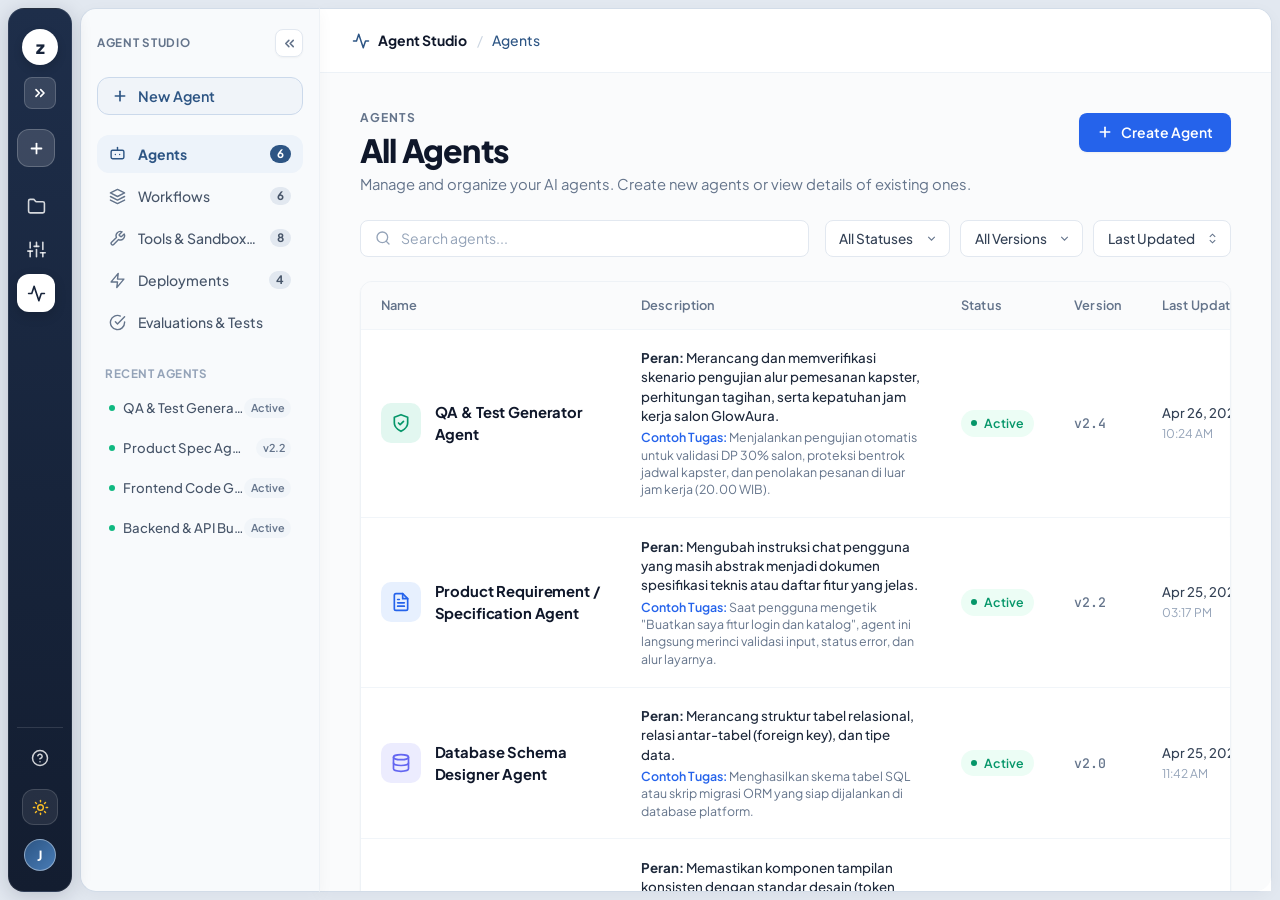
==== commit 593db923: "next submit" ====
--- a/agent-studio.html
+++ b/agent-studio.html
@@ -237,19 +237,7 @@
             <span class="sec-nav-badge">8</span>
           </a>
 
-          <!-- 4. Knowledge Bases -->
-          <a href="#knowledge" class="studio-sec-nav-item sec-nav-item" id="secNavKnowledge" data-view="knowledge">
-            <svg xmlns="http://www.w3.org/2000/svg" width="17" height="17" viewBox="0 0 24 24" fill="none"
-              stroke="currentColor" stroke-width="2" stroke-linecap="round" stroke-linejoin="round">
-              <path d="M4 19.5v-15A2.5 2.5 0 0 1 6.5 2H20v20H6.5a2.5 2.5 0 0 1-2.5-2.5Z" />
-              <path d="M6 6h10" />
-              <path d="M6 10h10" />
-            </svg>
-            <span>Knowledge Bases</span>
-            <span class="sec-nav-badge">3</span>
-          </a>
-
-          <!-- 5. Deployments -->
+          <!-- 4. Deployments -->
           <a href="#deployments" class="studio-sec-nav-item sec-nav-item" id="secNavDeployments"
             data-view="deployments">
             <svg xmlns="http://www.w3.org/2000/svg" width="17" height="17" viewBox="0 0 24 24" fill="none"
@@ -257,19 +245,10 @@
               <polygon points="13 2 3 14 12 14 11 22 21 10 12 10 13 2" />
             </svg>
             <span>Deployments</span>
-            <span class="sec-nav-status-dot" title="2 Active Endpoints"></span>
+            <span class="sec-nav-badge" id="secNavDeploymentsBadge">4</span>
           </a>
 
-          <!-- 6. Telemetry & Traces -->
-          <a href="#telemetry" class="studio-sec-nav-item sec-nav-item" id="secNavTelemetry" data-view="telemetry">
-            <svg xmlns="http://www.w3.org/2000/svg" width="17" height="17" viewBox="0 0 24 24" fill="none"
-              stroke="currentColor" stroke-width="2" stroke-linecap="round" stroke-linejoin="round">
-              <polyline points="22 12 18 12 15 21 9 3 6 12 2 12" />
-            </svg>
-            <span>Telemetry &amp; Traces</span>
-          </a>
-
-          <!-- 7. Evaluations -->
+          <!-- 5. Evaluations -->
           <a href="#evals" class="studio-sec-nav-item sec-nav-item" id="secNavEvals" data-view="evals">
             <svg xmlns="http://www.w3.org/2000/svg" width="17" height="17" viewBox="0 0 24 24" fill="none"
               stroke="currentColor" stroke-width="2" stroke-linecap="round" stroke-linejoin="round">
@@ -278,47 +257,36 @@
             </svg>
             <span>Evaluations &amp; Tests</span>
           </a>
-
-          <!-- 8. Settings -->
-          <a href="#settings" class="studio-sec-nav-item sec-nav-item" id="secNavSettings" data-view="settings">
-            <svg xmlns="http://www.w3.org/2000/svg" width="17" height="17" viewBox="0 0 24 24" fill="none"
-              stroke="currentColor" stroke-width="2" stroke-linecap="round" stroke-linejoin="round">
-              <path
-                d="M12.22 2h-.44a2 2 0 0 0-2 2v.18a2 2 0 0 1-1 1.73l-.43.25a2 2 0 0 1-2 0l-.15-.08a2 2 0 0 0-2.73.73l-.22.38a2 2 0 0 0 .73 2.73l.15.1a2 2 0 0 1 1 1.72v.51a2 2 0 0 1-1 1.74l-.15.09a2 2 0 0 0-.73 2.73l.22.38a2 2 0 0 0 2.73.73l.15-.08a2 2 0 0 1 2 0l.43.25a2 2 0 0 1 1 1.73V20a2 2 0 0 0 2 2h.44a2 2 0 0 0 2-2v-.18a2 2 0 0 1 1-1.73l.43-.25a2 2 0 0 1 2 0l.15.08a2 2 0 0 0 2.73-.73l.22-.39a2 2 0 0 0-.73-2.73l-.15-.08a2 2 0 0 1-1-1.74v-.5a2 2 0 0 1 1-1.74l.15-.09a2 2 0 0 0 .73-2.73l-.22-.38a2 2 0 0 0-2.73-.73l-.15.08a2 2 0 0 1-2 0l-.43-.25a2 2 0 0 1-1-1.73V4a2 2 0 0 0-2-2z" />
-              <circle cx="12" cy="12" r="3" />
-            </svg>
-            <span>Studio Settings</span>
-          </a>
         </nav>
 
         <!-- Recent Agents Section -->
         <div class="sec-section-title" style="margin-top: 1.5rem;">RECENT AGENTS</div>
         <div class="secondary-nav-list">
-          <a href="#agents" class="sec-agent-recent-item" data-agent="Zenith BA Architect">
+          <a href="#agents" class="sec-agent-recent-item" data-agent="QA & Test Generator Agent">
             <div class="sec-agent-recent-left">
               <span class="sec-agent-dot active"></span>
-              <span class="sec-agent-name">Zenith BA Architect</span>
+              <span class="sec-agent-name">QA &amp; Test Generator</span>
             </div>
             <span class="sec-agent-badge">Active</span>
           </a>
-          <a href="#agents" class="sec-agent-recent-item" data-agent="DevCore Code Synthesizer">
+          <a href="#agents" class="sec-agent-recent-item" data-agent="Product Requirement / Specification Agent">
             <div class="sec-agent-recent-left">
               <span class="sec-agent-dot active"></span>
-              <span class="sec-agent-name">DevCore Synthesizer</span>
-            </div>
-            <span class="sec-agent-badge">v2.4</span>
+              <span class="sec-agent-name">Product Spec Agent</span>
+            </div>
+            <span class="sec-agent-badge">v2.2</span>
           </a>
-          <a href="#agents" class="sec-agent-recent-item" data-agent="Omni PM & Sprint Orchestrator">
+          <a href="#agents" class="sec-agent-recent-item" data-agent="Frontend Code Generator Agent">
             <div class="sec-agent-recent-left">
               <span class="sec-agent-dot active"></span>
-              <span class="sec-agent-name">Omni PM Orchestrator</span>
-            </div>
-            <span class="sec-agent-badge">Ready</span>
+              <span class="sec-agent-name">Frontend Code Gen</span>
+            </div>
+            <span class="sec-agent-badge">Active</span>
           </a>
-          <a href="#agents" class="sec-agent-recent-item" data-agent="PixelCraft UI/UX Agent">
+          <a href="#agents" class="sec-agent-recent-item" data-agent="Backend & API Builder Agent">
             <div class="sec-agent-recent-left">
               <span class="sec-agent-dot active"></span>
-              <span class="sec-agent-name">PixelCraft UI Agent</span>
+              <span class="sec-agent-name">Backend &amp; API Builder</span>
             </div>
             <span class="sec-agent-badge">Active</span>
           </a>
@@ -467,27 +435,29 @@
                   <th class="col-version">Version</th>
                   <th class="col-updated">Last Updated</th>
                   <th class="col-deploy">Deployment</th>
-                  <th class="col-actions">Actions</th>
                 </tr>
               </thead>
               <tbody id="agentsTableBody">
-                <!-- Agent Row 1: Zenith BA Architect -->
-                <tr class="agent-table-row" data-agent="Zenith BA Architect" data-status="active" data-version="v2.4">
+                <!-- Agent Row 1: QA & Test Generator Agent (First in List) -->
+                <tr class="agent-table-row" data-agent="QA & Test Generator Agent" data-status="active" data-version="v2.4">
                   <td class="cell-name">
                     <div class="agent-name-cell">
                       <div class="agent-avatar-badge"
-                        style="background-color: rgba(59, 130, 246, 0.12); color: #2563eb;">
+                        style="background-color: rgba(16, 185, 129, 0.12); color: #059669;">
                         <svg xmlns="http://www.w3.org/2000/svg" width="20" height="20" viewBox="0 0 24 24" fill="none"
                           stroke="currentColor" stroke-width="2" stroke-linecap="round" stroke-linejoin="round">
-                          <path d="M21 15a2 2 0 0 1-2 2H7l-4 4V5a2 2 0 0 1 2-2h14a2 2 0 0 1 2 2z" />
+                          <path d="M12 22s8-4 8-10V5l-8-3-8 3v7c0 6 8 10 8 10" />
+                          <path d="m9 12 2 2 4-4" />
                         </svg>
                       </div>
-                      <span class="agent-table-name">Zenith BA Architect</span>
+                      <span class="agent-table-name">QA &amp; Test Generator Agent</span>
                     </div>
                   </td>
                   <td class="cell-desc">
-                    <p class="agent-table-desc">Translates conversational chat ideas into formal PRDs, User Stories,
-                      Gherkin BDD criteria, and system sequence flowcharts.</p>
+                    <div class="agent-table-desc">
+                      <span class="agent-desc-role"><strong>Peran:</strong> Merancang dan memverifikasi skenario pengujian alur pemesanan kapster, perhitungan tagihan, serta kepatuhan jam kerja salon GlowAura.</span>
+                      <span class="agent-desc-example"><strong>Contoh Tugas:</strong> Menjalankan pengujian otomatis untuk validasi DP 30% salon, proteksi bentrok jadwal kapster, dan penolakan pesanan di luar jam kerja (20.00 WIB).</span>
+                    </div>
                   </td>
                   <td class="cell-status">
                     <span class="agent-status-pill active">
@@ -513,37 +483,32 @@
                       Production
                     </span>
                   </td>
-                  <td class="cell-actions">
-                    <button type="button" class="btn-table-action-menu" title="More options" aria-label="More options">
-                      <svg xmlns="http://www.w3.org/2000/svg" width="16" height="16" viewBox="0 0 24 24" fill="none"
-                        stroke="currentColor" stroke-width="2">
-                        <circle cx="12" cy="12" r="1" />
-                        <circle cx="12" cy="5" r="1" />
-                        <circle cx="12" cy="19" r="1" />
-                      </svg>
-                    </button>
-                  </td>
                 </tr>
 
-                <!-- Agent Row 2: DevCore Code Synthesizer -->
-                <tr class="agent-table-row" data-agent="DevCore Code Synthesizer" data-status="active"
-                  data-version="v2.1">
+                <!-- Agent Row 2: Product Requirement / Specification Agent -->
+                <tr class="agent-table-row" data-agent="Product Requirement / Specification Agent" data-status="active"
+                  data-version="v2.2">
                   <td class="cell-name">
                     <div class="agent-name-cell">
                       <div class="agent-avatar-badge"
-                        style="background-color: rgba(168, 85, 247, 0.12); color: #9333ea;">
+                        style="background-color: rgba(59, 130, 246, 0.12); color: #2563eb;">
                         <svg xmlns="http://www.w3.org/2000/svg" width="20" height="20" viewBox="0 0 24 24" fill="none"
                           stroke="currentColor" stroke-width="2" stroke-linecap="round" stroke-linejoin="round">
-                          <polyline points="16 18 22 12 16 6" />
-                          <polyline points="8 6 2 12 8 18" />
+                          <path d="M14 2H6a2 2 0 0 0-2 2v16a2 2 0 0 0 2 2h12a2 2 0 0 0 2-2V8z" />
+                          <polyline points="14 2 14 8 20 8" />
+                          <line x1="16" y1="13" x2="8" y2="13" />
+                          <line x1="16" y1="17" x2="8" y2="17" />
+                          <polyline points="10 9 9 9 8 9" />
                         </svg>
                       </div>
-                      <span class="agent-table-name">DevCore Code Synthesizer</span>
+                      <span class="agent-table-name">Product Requirement / Specification Agent</span>
                     </div>
                   </td>
                   <td class="cell-desc">
-                    <p class="agent-table-desc">Lead full-stack developer agent generating React/Vite components,
-                      REST/GraphQL APIs, Prisma schema, and live preview patches.</p>
+                    <div class="agent-table-desc">
+                      <span class="agent-desc-role"><strong>Peran:</strong> Mengubah instruksi chat pengguna yang masih abstrak menjadi dokumen spesifikasi teknis atau daftar fitur yang jelas.</span>
+                      <span class="agent-desc-example"><strong>Contoh Tugas:</strong> Saat pengguna mengetik &quot;Buatkan saya fitur login dan katalog&quot;, agent ini langsung merinci validasi input, status error, dan alur layarnya.</span>
+                    </div>
                   </td>
                   <td class="cell-status">
                     <span class="agent-status-pill active">
@@ -552,12 +517,61 @@
                     </span>
                   </td>
                   <td class="cell-version">
-                    <span class="agent-version-text">v2.1</span>
+                    <span class="agent-version-text">v2.2</span>
                   </td>
                   <td class="cell-updated">
                     <div class="updated-time-group">
                       <span class="date-text">Apr 25, 2026</span>
                       <span class="time-text">03:17 PM</span>
+                    </div>
+                  </td>
+                  <td class="cell-deploy">
+                    <span class="deploy-pill prod">
+                      <svg xmlns="http://www.w3.org/2000/svg" width="13" height="13" viewBox="0 0 24 24" fill="none"
+                        stroke="currentColor" stroke-width="2">
+                        <path d="M17.5 19H9a7 7 0 1 1 6.71-9h1.79a4.5 4.5 0 1 1 0 9Z" />
+                      </svg>
+                      Production
+                    </span>
+                  </td>
+                </tr>
+
+                <!-- Agent Row 3: Database Schema Designer Agent -->
+                <tr class="agent-table-row" data-agent="Database Schema Designer Agent" data-status="active"
+                  data-version="v2.0">
+                  <td class="cell-name">
+                    <div class="agent-name-cell">
+                      <div class="agent-avatar-badge"
+                        style="background-color: rgba(99, 102, 241, 0.12); color: #6366f1;">
+                        <svg xmlns="http://www.w3.org/2000/svg" width="20" height="20" viewBox="0 0 24 24" fill="none"
+                          stroke="currentColor" stroke-width="2" stroke-linecap="round" stroke-linejoin="round">
+                          <ellipse cx="12" cy="5" rx="9" ry="3" />
+                          <path d="M21 12c0 1.66-4 3-9 3s-9-1.34-9-3" />
+                          <path d="M3 5v14c0 1.66 4 3 9 3s9-1.34 9-3V5" />
+                        </svg>
+                      </div>
+                      <span class="agent-table-name">Database Schema Designer Agent</span>
+                    </div>
+                  </td>
+                  <td class="cell-desc">
+                    <div class="agent-table-desc">
+                      <span class="agent-desc-role"><strong>Peran:</strong> Merancang struktur tabel relasional, relasi antar-tabel (foreign key), dan tipe data.</span>
+                      <span class="agent-desc-example"><strong>Contoh Tugas:</strong> Menghasilkan skema tabel SQL atau skrip migrasi ORM yang siap dijalankan di database platform.</span>
+                    </div>
+                  </td>
+                  <td class="cell-status">
+                    <span class="agent-status-pill active">
+                      <span class="status-dot"></span>
+                      Active
+                    </span>
+                  </td>
+                  <td class="cell-version">
+                    <span class="agent-version-text">v2.0</span>
+                  </td>
+                  <td class="cell-updated">
+                    <div class="updated-time-group">
+                      <span class="date-text">Apr 25, 2026</span>
+                      <span class="time-text">11:42 AM</span>
                     </div>
                   </td>
                   <td class="cell-deploy">
@@ -569,39 +583,31 @@
                       Staging
                     </span>
                   </td>
-                  <td class="cell-actions">
-                    <button type="button" class="btn-table-action-menu" title="More options" aria-label="More options">
-                      <svg xmlns="http://www.w3.org/2000/svg" width="16" height="16" viewBox="0 0 24 24" fill="none"
-                        stroke="currentColor" stroke-width="2">
-                        <circle cx="12" cy="12" r="1" />
-                        <circle cx="12" cy="5" r="1" />
-                        <circle cx="12" cy="19" r="1" />
-                      </svg>
-                    </button>
-                  </td>
                 </tr>
 
-                <!-- Agent Row 3: Omni PM & Sprint Orchestrator -->
-                <tr class="agent-table-row" data-agent="Omni PM & Sprint Orchestrator" data-status="active"
+                <!-- Agent Row 4: UI/UX & Design System Enforcer Agent -->
+                <tr class="agent-table-row" data-agent="UI/UX & Design System Enforcer Agent" data-status="active"
                   data-version="v1.8">
                   <td class="cell-name">
                     <div class="agent-name-cell">
                       <div class="agent-avatar-badge"
-                        style="background-color: rgba(20, 184, 166, 0.12); color: #0d9488;">
+                        style="background-color: rgba(249, 115, 22, 0.12); color: #ea580c;">
                         <svg xmlns="http://www.w3.org/2000/svg" width="20" height="20" viewBox="0 0 24 24" fill="none"
                           stroke="currentColor" stroke-width="2" stroke-linecap="round" stroke-linejoin="round">
-                          <path d="M21 12a9 9 0 0 0-9-9 9.75 9.75 0 0 0-6.74 2.74L3 8" />
-                          <path d="M3 3v5h5" />
-                          <path d="M3 12a9 9 0 0 0 9 9 9.75 9.75 0 0 0 6.74-2.74L21 16" />
-                          <path d="M16 21h5v-5" />
+                          <circle cx="12" cy="12" r="10" />
+                          <line x1="2" y1="12" x2="22" y2="12" />
+                          <path
+                            d="M12 2a15.3 15.3 0 0 1 4 10 15.3 15.3 0 0 1-4 10 15.3 15.3 0 0 1-4-10 15.3 15.3 0 0 1 4-10z" />
                         </svg>
                       </div>
-                      <span class="agent-table-name">Omni PM &amp; Sprint Orchestrator</span>
+                      <span class="agent-table-name">UI/UX &amp; Design System Enforcer Agent</span>
                     </div>
                   </td>
                   <td class="cell-desc">
-                    <p class="agent-table-desc">Decomposes project goals into milestone roadmaps, automated sprint
-                      backlog tickets, task dependencies, and MVP release scopes.</p>
+                    <div class="agent-table-desc">
+                      <span class="agent-desc-role"><strong>Peran:</strong> Memastikan komponen tampilan konsisten dengan standar desain (token warna, padding, radius, dan tipografi).</span>
+                      <span class="agent-desc-example"><strong>Contoh Tugas:</strong> Menolak atau memperbaiki kode antarmuka yang menggunakan warna sembarangan di luar palet yang sudah disepakati.</span>
+                    </div>
                   </td>
                   <td class="cell-status">
                     <span class="agent-status-pill active">
@@ -615,52 +621,91 @@
                   <td class="cell-updated">
                     <div class="updated-time-group">
                       <span class="date-text">Apr 24, 2026</span>
-                      <span class="time-text">11:42 AM</span>
+                      <span class="time-text">04:12 PM</span>
                     </div>
                   </td>
                   <td class="cell-deploy">
-                    <span class="deploy-pill not-deployed">
+                    <span class="deploy-pill staging">
                       <svg xmlns="http://www.w3.org/2000/svg" width="13" height="13" viewBox="0 0 24 24" fill="none"
                         stroke="currentColor" stroke-width="2">
-                        <circle cx="12" cy="12" r="9" />
+                        <path d="M17.5 19H9a7 7 0 1 1 6.71-9h1.79a4.5 4.5 0 1 1 0 9Z" />
                       </svg>
-                      Not Deployed
+                      Staging
                     </span>
                   </td>
-                  <td class="cell-actions">
-                    <button type="button" class="btn-table-action-menu" title="More options" aria-label="More options">
-                      <svg xmlns="http://www.w3.org/2000/svg" width="16" height="16" viewBox="0 0 24 24" fill="none"
+                </tr>
+
+                <!-- Agent Row 5: Frontend Code Generator Agent -->
+                <tr class="agent-table-row" data-agent="Frontend Code Generator Agent" data-status="active"
+                  data-version="v1.7">
+                  <td class="cell-name">
+                    <div class="agent-name-cell">
+                      <div class="agent-avatar-badge"
+                        style="background-color: rgba(6, 182, 212, 0.12); color: #0891b2;">
+                        <svg xmlns="http://www.w3.org/2000/svg" width="20" height="20" viewBox="0 0 24 24" fill="none"
+                          stroke="currentColor" stroke-width="2" stroke-linecap="round" stroke-linejoin="round">
+                          <polyline points="16 18 22 12 16 6" />
+                          <polyline points="8 6 2 12 8 18" />
+                        </svg>
+                      </div>
+                      <span class="agent-table-name">Frontend Code Generator Agent</span>
+                    </div>
+                  </td>
+                  <td class="cell-desc">
+                    <div class="agent-table-desc">
+                      <span class="agent-desc-role"><strong>Peran:</strong> Menulis kode tampilan antarmuka (misalnya React/TypeScript dan Tailwind) berdasarkan struktur halaman yang diminta.</span>
+                      <span class="agent-desc-example"><strong>Contoh Tugas:</strong> Membuat komponen kartu, form isian, modal checkout, atau tabel data yang responsif.</span>
+                    </div>
+                  </td>
+                  <td class="cell-status">
+                    <span class="agent-status-pill active">
+                      <span class="status-dot"></span>
+                      Active
+                    </span>
+                  </td>
+                  <td class="cell-version">
+                    <span class="agent-version-text">v1.7</span>
+                  </td>
+                  <td class="cell-updated">
+                    <div class="updated-time-group">
+                      <span class="date-text">Apr 24, 2026</span>
+                      <span class="time-text">01:25 PM</span>
+                    </div>
+                  </td>
+                  <td class="cell-deploy">
+                    <span class="deploy-pill prod">
+                      <svg xmlns="http://www.w3.org/2000/svg" width="13" height="13" viewBox="0 0 24 24" fill="none"
                         stroke="currentColor" stroke-width="2">
-                        <circle cx="12" cy="12" r="1" />
-                        <circle cx="12" cy="5" r="1" />
-                        <circle cx="12" cy="19" r="1" />
+                        <path d="M17.5 19H9a7 7 0 1 1 6.71-9h1.79a4.5 4.5 0 1 1 0 9Z" />
                       </svg>
-                    </button>
+                      Production
+                    </span>
                   </td>
                 </tr>
 
-                <!-- Agent Row 4: PixelCraft UI/UX Agent -->
-                <tr class="agent-table-row" data-agent="PixelCraft UI/UX Agent" data-status="active"
+                <!-- Agent Row 6: Backend & API Builder Agent -->
+                <tr class="agent-table-row" data-agent="Backend & API Builder Agent" data-status="active"
                   data-version="v1.5">
                   <td class="cell-name">
                     <div class="agent-name-cell">
                       <div class="agent-avatar-badge"
-                        style="background-color: rgba(249, 115, 22, 0.12); color: #ea580c;">
+                        style="background-color: rgba(168, 85, 247, 0.12); color: #9333ea;">
                         <svg xmlns="http://www.w3.org/2000/svg" width="20" height="20" viewBox="0 0 24 24" fill="none"
                           stroke="currentColor" stroke-width="2" stroke-linecap="round" stroke-linejoin="round">
-                          <path d="m7.5 4.27 9 5.15" />
-                          <path
-                            d="M21 8a2 2 0 0 0-1-1.73l-7-4a2 2 0 0 0-2 0l-7 4A2 2 0 0 0 3 8v8a2 2 0 0 0 1 1.73l7 4a2 2 0 0 0 2 0l7-4A2 2 0 0 0 21 16Z" />
-                          <path d="m3.3 7 8.7 5 8.7-5" />
-                          <path d="M12 22V12" />
+                          <rect x="2" y="2" width="20" height="8" rx="2" ry="2" />
+                          <rect x="2" y="14" width="20" height="8" rx="2" ry="2" />
+                          <line x1="6" y1="6" x2="6.01" y2="6" />
+                          <line x1="6" y1="18" x2="6.01" y2="18" />
                         </svg>
                       </div>
-                      <span class="agent-table-name">PixelCraft UI/UX Agent</span>
+                      <span class="agent-table-name">Backend &amp; API Builder Agent</span>
                     </div>
                   </td>
                   <td class="cell-desc">
-                    <p class="agent-table-desc">Crafts accessible CSS tokens, modern glassmorphic surfaces, responsive
-                      component wireframes, and design-to-code conversions.</p>
+                    <div class="agent-table-desc">
+                      <span class="agent-desc-role"><strong>Peran:</strong> Membuat rute endpoint server, logika bisnis, dan validasi data.</span>
+                      <span class="agent-desc-example"><strong>Contoh Tugas:</strong> Menulis handler API untuk operasi CRUD, koneksi database, dan autentikasi sesi pengguna.</span>
+                    </div>
                   </td>
                   <td class="cell-status">
                     <span class="agent-status-pill active">
@@ -674,7 +719,7 @@
                   <td class="cell-updated">
                     <div class="updated-time-group">
                       <span class="date-text">Apr 23, 2026</span>
-                      <span class="time-text">04:12 PM</span>
+                      <span class="time-text">09:36 AM</span>
                     </div>
                   </td>
                   <td class="cell-deploy">
@@ -686,40 +731,79 @@
                       Staging
                     </span>
                   </td>
-                  <td class="cell-actions">
-                    <button type="button" class="btn-table-action-menu" title="More options" aria-label="More options">
-                      <svg xmlns="http://www.w3.org/2000/svg" width="16" height="16" viewBox="0 0 24 24" fill="none"
+                </tr>
+
+                <!-- Agent Row 7: Tool & Integration Specialist Agent -->
+                <tr class="agent-table-row" data-agent="Tool & Integration Specialist Agent" data-status="draft"
+                  data-version="v0.9">
+                  <td class="cell-name">
+                    <div class="agent-name-cell">
+                      <div class="agent-avatar-badge"
+                        style="background-color: rgba(245, 158, 11, 0.12); color: #d97706;">
+                        <svg xmlns="http://www.w3.org/2000/svg" width="20" height="20" viewBox="0 0 24 24" fill="none"
+                          stroke="currentColor" stroke-width="2" stroke-linecap="round" stroke-linejoin="round">
+                          <circle cx="12" cy="12" r="3" />
+                          <path
+                            d="M19.4 15a1.65 1.65 0 0 0 .33 1.82l.06.06a2 2 0 0 1 0 2.83 2 2 0 0 1-2.83 0l-.06-.06a1.65 1.65 0 0 0-1.82-.33 1.65 1.65 0 0 0-1 1.51V21a2 2 0 0 1-2 2 2 2 0 0 1-2-2v-.09A1.65 1.65 0 0 0 9 19.4a1.65 1.65 0 0 0-1.82.33l-.06.06a2 2 0 0 1-2.83 0 2 2 0 0 1 0-2.83l.06-.06a1.65 1.65 0 0 0 .33-1.82 1.65 1.65 0 0 0-1.51-1H3a2 2 0 0 1-2-2 2 2 0 0 1 2-2h.09A1.65 1.65 0 0 0 4.6 9a1.65 1.65 0 0 0-.33-1.82l-.06-.06a2 2 0 0 1 0-2.83 2 2 0 0 1 2.83 0l.06.06a1.65 1.65 0 0 0 1.82.33H9a1.65 1.65 0 0 0 1-1.51V3a2 2 0 0 1 2-2 2 2 0 0 1 2 2v.09a1.65 1.65 0 0 0 1 1.51 1.65 1.65 0 0 0 1.82-.33l.06-.06a2 2 0 0 1 2.83 0 2 2 0 0 1 0 2.83l-.06.06a1.65 1.65 0 0 0-.33 1.82V9a1.65 1.65 0 0 0 1.51 1H21a2 2 0 0 1 2 2 2 2 0 0 1-2 2h-.09a1.65 1.65 0 0 0-1.51 1z" />
+                        </svg>
+                      </div>
+                      <span class="agent-table-name">Tool &amp; Integration Specialist Agent</span>
+                    </div>
+                  </td>
+                  <td class="cell-desc">
+                    <div class="agent-table-desc">
+                      <span class="agent-desc-role"><strong>Peran:</strong> Mengonfigurasi integrasi layanan luar melalui OpenAPI, MCP, atau Webhook.</span>
+                      <span class="agent-desc-example"><strong>Contoh Tugas:</strong> Memasang koneksi ke payment gateway, layanan SMS/WhatsApp, atau email pengingat.</span>
+                    </div>
+                  </td>
+                  <td class="cell-status">
+                    <span class="agent-status-pill draft">
+                      <span class="status-dot"></span>
+                      Draft
+                    </span>
+                  </td>
+                  <td class="cell-version">
+                    <span class="agent-version-text">v0.9</span>
+                  </td>
+                  <td class="cell-updated">
+                    <div class="updated-time-group">
+                      <span class="date-text">Apr 22, 2026</span>
+                      <span class="time-text">02:40 PM</span>
+                    </div>
+                  </td>
+                  <td class="cell-deploy">
+                    <span class="deploy-pill not-deployed">
+                      <svg xmlns="http://www.w3.org/2000/svg" width="13" height="13" viewBox="0 0 24 24" fill="none"
                         stroke="currentColor" stroke-width="2">
-                        <circle cx="12" cy="12" r="1" />
-                        <circle cx="12" cy="5" r="1" />
-                        <circle cx="12" cy="19" r="1" />
+                        <circle cx="12" cy="12" r="9" />
                       </svg>
-                    </button>
+                      Not Deployed
+                    </span>
                   </td>
                 </tr>
 
-                <!-- Agent Row 5: DeployGuard & QA Agent -->
-                <tr class="agent-table-row" data-agent="DeployGuard & QA Agent" data-status="active"
+                <!-- Agent Row 8: Code Reviewer & Refactor Agent -->
+                <tr class="agent-table-row" data-agent="Code Reviewer & Refactor Agent" data-status="active"
                   data-version="v1.2">
                   <td class="cell-name">
                     <div class="agent-name-cell">
                       <div class="agent-avatar-badge"
-                        style="background-color: rgba(239, 68, 68, 0.12); color: #dc2626;">
+                        style="background-color: rgba(244, 63, 94, 0.12); color: #e11d48;">
                         <svg xmlns="http://www.w3.org/2000/svg" width="20" height="20" viewBox="0 0 24 24" fill="none"
                           stroke="currentColor" stroke-width="2" stroke-linecap="round" stroke-linejoin="round">
-                          <path d="M14 2H6a2 2 0 0 0-2 2v16a2 2 0 0 0 2 2h12a2 2 0 0 0 2-2V8z" />
-                          <polyline points="14 2 14 8 20 8" />
-                          <line x1="16" y1="13" x2="8" y2="13" />
-                          <line x1="16" y1="17" x2="8" y2="17" />
-                          <polyline points="10 9 9 9 8 9" />
+                          <circle cx="11" cy="11" r="8" />
+                          <line x1="21" y1="21" x2="16.65" y2="16.65" />
+                          <path d="m8 11 2 2 4-4" />
                         </svg>
                       </div>
-                      <span class="agent-table-name">DeployGuard &amp; QA Agent</span>
+                      <span class="agent-table-name">Code Reviewer &amp; Refactor Agent</span>
                     </div>
                   </td>
                   <td class="cell-desc">
-                    <p class="agent-table-desc">Compiles standalone Docker container images, executes automated E2E test
-                      suites, and orchestrates zero-downtime edge cloud deployments.</p>
+                    <div class="agent-table-desc">
+                      <span class="agent-desc-role"><strong>Peran:</strong> Memeriksa baris kode yang dihasilkan sebelum disimpan ke file project.</span>
+                      <span class="agent-desc-example"><strong>Contoh Tugas:</strong> Mendeteksi code smell, fungsi yang tidak efisien, penulisan tipe data TypeScript yang salah, atau variabel yang tidak terpakai.</span>
+                    </div>
                   </td>
                   <td class="cell-status">
                     <span class="agent-status-pill active">
@@ -732,84 +816,67 @@
                   </td>
                   <td class="cell-updated">
                     <div class="updated-time-group">
-                      <span class="date-text">Apr 22, 2026</span>
-                      <span class="time-text">09:36 AM</span>
+                      <span class="date-text">Apr 21, 2026</span>
+                      <span class="time-text">11:15 AM</span>
                     </div>
                   </td>
                   <td class="cell-deploy">
-                    <span class="deploy-pill not-deployed">
+                    <span class="deploy-pill staging">
                       <svg xmlns="http://www.w3.org/2000/svg" width="13" height="13" viewBox="0 0 24 24" fill="none"
                         stroke="currentColor" stroke-width="2">
-                        <circle cx="12" cy="12" r="9" />
+                        <path d="M17.5 19H9a7 7 0 1 1 6.71-9h1.79a4.5 4.5 0 1 1 0 9Z" />
                       </svg>
-                      Not Deployed
+                      Staging
                     </span>
                   </td>
-                  <td class="cell-actions">
-                    <button type="button" class="btn-table-action-menu" title="More options" aria-label="More options">
-                      <svg xmlns="http://www.w3.org/2000/svg" width="16" height="16" viewBox="0 0 24 24" fill="none"
-                        stroke="currentColor" stroke-width="2">
-                        <circle cx="12" cy="12" r="1" />
-                        <circle cx="12" cy="5" r="1" />
-                        <circle cx="12" cy="19" r="1" />
-                      </svg>
-                    </button>
-                  </td>
                 </tr>
 
-                <!-- Agent Row 6: E-Commerce Growth Architect -->
-                <tr class="agent-table-row" data-agent="E-Commerce Growth Architect" data-status="draft"
-                  data-version="v0.9">
+                <!-- Agent Row 9: Security & Vulnerability Auditor Agent -->
+                <tr class="agent-table-row" data-agent="Security & Vulnerability Auditor Agent" data-status="active"
+                  data-version="v1.0">
                   <td class="cell-name">
                     <div class="agent-name-cell">
                       <div class="agent-avatar-badge"
-                        style="background-color: rgba(99, 102, 241, 0.12); color: #6366f1;">
+                        style="background-color: rgba(239, 68, 68, 0.12); color: #dc2626;">
                         <svg xmlns="http://www.w3.org/2000/svg" width="20" height="20" viewBox="0 0 24 24" fill="none"
                           stroke="currentColor" stroke-width="2" stroke-linecap="round" stroke-linejoin="round">
-                          <path d="M19 21v-2a4 4 0 0 0-4-4H9a4 4 0 0 0-4 4v2" />
-                          <circle cx="12" cy="7" r="4" />
+                          <path d="M12 22s8-4 8-10V5l-8-3-8 3v7c0 6 8 10 8 10" />
+                          <line x1="12" y1="8" x2="12" y2="12" />
+                          <line x1="12" y1="16" x2="12.01" y2="16" />
                         </svg>
                       </div>
-                      <span class="agent-table-name">E-Commerce Growth Architect</span>
+                      <span class="agent-table-name">Security &amp; Vulnerability Auditor Agent</span>
                     </div>
                   </td>
                   <td class="cell-desc">
-                    <p class="agent-table-desc">User-built autonomous agent specializing in checkout conversion, dynamic
-                      cart pricing schemas, and Stripe/Midtrans payment webhooks.</p>
+                    <div class="agent-table-desc">
+                      <span class="agent-desc-role"><strong>Peran:</strong> Memeriksa potensi celah keamanan pada kode dan rute API.</span>
+                      <span class="agent-desc-example"><strong>Contoh Tugas:</strong> Memeriksa apakah ada celah SQL Injection, kebocoran data pribadi (PII), atau rute API penting yang lupa diberi proteksi login (authorization check).</span>
+                    </div>
                   </td>
                   <td class="cell-status">
-                    <span class="agent-status-pill draft">
+                    <span class="agent-status-pill active">
                       <span class="status-dot"></span>
-                      Draft
+                      Active
                     </span>
                   </td>
                   <td class="cell-version">
-                    <span class="agent-version-text">v0.9</span>
+                    <span class="agent-version-text">v1.0</span>
                   </td>
                   <td class="cell-updated">
                     <div class="updated-time-group">
                       <span class="date-text">Apr 20, 2026</span>
-                      <span class="time-text">02:21 PM</span>
+                      <span class="time-text">04:30 PM</span>
                     </div>
                   </td>
                   <td class="cell-deploy">
-                    <span class="deploy-pill not-deployed">
+                    <span class="deploy-pill prod">
                       <svg xmlns="http://www.w3.org/2000/svg" width="13" height="13" viewBox="0 0 24 24" fill="none"
                         stroke="currentColor" stroke-width="2">
-                        <circle cx="12" cy="12" r="9" />
+                        <path d="M17.5 19H9a7 7 0 1 1 6.71-9h1.79a4.5 4.5 0 1 1 0 9Z" />
                       </svg>
-                      Not Deployed
+                      Production
                     </span>
-                  </td>
-                  <td class="cell-actions">
-                    <button type="button" class="btn-table-action-menu" title="More options" aria-label="More options">
-                      <svg xmlns="http://www.w3.org/2000/svg" width="16" height="16" viewBox="0 0 24 24" fill="none"
-                        stroke="currentColor" stroke-width="2">
-                        <circle cx="12" cy="12" r="1" />
-                        <circle cx="12" cy="5" r="1" />
-                        <circle cx="12" cy="19" r="1" />
-                      </svg>
-                    </button>
                   </td>
                 </tr>
               </tbody>
@@ -904,9 +971,11 @@
                     </svg>
                     <span>Terminal</span>
                   </button>
-                  <button type="button" class="btn-mode-pill" id="btnDesignTabYaml"
+                </div>
+                <div class="design-header-actions">
+                  <button type="button" class="btn-mode-pill icon-only" id="btnDesignTabYaml"
                     title="View & edit YAML specification file">
-                    <svg xmlns="http://www.w3.org/2000/svg" width="12" height="12" viewBox="0 0 24 24" fill="none"
+                    <svg xmlns="http://www.w3.org/2000/svg" width="16" height="16" viewBox="0 0 24 24" fill="none"
                       stroke="currentColor" stroke-width="2">
                       <path d="M14 2H6a2 2 0 0 0-2 2v16a2 2 0 0 0 2 2h12a2 2 0 0 0 2-2V8z"></path>
                       <polyline points="14 2 14 8 20 8"></polyline>
@@ -914,27 +983,44 @@
                       <line x1="16" y1="17" x2="8" y2="17"></line>
                       <polyline points="10 9 9 9 8 9"></polyline>
                     </svg>
-                    <span>YAML</span>
                   </button>
                 </div>
               </div>
 
               <!-- Design Chat Feed (Left Body - Clean / Blank ready for instruction) -->
               <div class="agent-design-feed" id="agentDesignFeed">
-                <!-- Clean empty placeholder for Design Session -->
-                <div class="design-feed-empty-state" id="designFeedEmptyState">
-                  <div class="design-empty-icon">
-                    <svg xmlns="http://www.w3.org/2000/svg" width="28" height="28" viewBox="0 0 24 24" fill="none"
-                      stroke="currentColor" stroke-width="1.75" stroke-linecap="round" stroke-linejoin="round">
-                      <path d="M12 20h9"></path>
-                      <path d="M16.5 3.5a2.121 2.121 0 0 1 3 3L7 19l-4 1 1-4L16.5 3.5z"></path>
-                    </svg>
-                  </div>
-                  <h3 class="design-empty-title">Agent Specification &amp; Design</h3>
-                  <p class="design-empty-desc">
-                    Describe how this agent should behave. Claude Code drafts the system instructions, guardrails, and
-                    tools.
-                  </p>
+                <div class="design-section-divider">
+                  <span>BAGIAN 1: Chat Desain AI (Setup &amp; Konfigurasi Agent)</span>
+                </div>
+
+                <!-- Turn 1: Buatkan agent Salon QA Tester -->
+                <div class="design-msg-user">
+                  <div class="msg-sender-tag user">You</div>
+                  <div class="msg-content-text">Buatkan agen baru bernama Salon QA Tester di folder agents/salon-qa-tester.yaml menggunakan model Claude 3.5 Sonnet untuk menguji logika bisnis sistem reservasi GlowAura Salon.</div>
+                </div>
+                <div class="design-msg-assistant">
+                  <div class="msg-sender-tag assistant">Studio AI</div>
+                  <div class="msg-content-text">
+                    <p>Siap, agen <strong>Salon QA Tester</strong> telah dibuat di <span class="design-code-badge font-mono">agents/salon-qa-tester.yaml</span>. Peran dikonfigurasi sebagai <strong>QA Automation Engineer</strong> yang bertugas merancang dan memverifikasi skenario pengujian alur pemesanan kapster, perhitungan tagihan, serta kepatuhan jam kerja salon.</p>
+                  </div>
+                </div>
+
+                <!-- Turn 2: Tambahkan guardrails -->
+                <div class="design-msg-user">
+                  <div class="msg-sender-tag user">You</div>
+                  <div class="msg-content-text">Tambahkan guardrails penting: agen dilarang membuat tes yang selalu lolos (false positive), wajib memvalidasi status respons sistem, dan harus menolak serta meminta klarifikasi jika pengguna memberikan aturan bisnis yang saling bertentangan.</div>
+                </div>
+                <div class="design-msg-assistant">
+                  <div class="msg-sender-tag assistant">Studio AI</div>
+                  <div class="msg-content-text">
+                    <p>Tiga guardrails berhasil diterapkan ke dalam instruksi:</p>
+                    <ul style="margin: 6px 0 6px 18px; padding: 0; line-height: 1.6;">
+                      <li><strong>Pengecekan bukti nyata (grounding check)</strong> aktif agar tes tidak menghasilkan kelulusan semu.</li>
+                      <li><strong>Validasi status respons sistem</strong> (sukses, bentrok, atau gagal) diwajibkan pada tiap rancangan pengujian.</li>
+                      <li><strong>Deteksi kontradiksi aturan otomatis</strong> aktif untuk menolak spesifikasi yang tidak logis.</li>
+                    </ul>
+                    <p style="margin-top: 6px;">Konfigurasi selesai dan agen siap diuji.</p>
+                  </div>
                 </div>
               </div>
 
@@ -1355,17 +1441,68 @@
 
               <!-- Test Chat Feed (Right Body - Clean / Blank ready for run) -->
               <div class="agent-test-feed" id="agentTestFeed">
-                <div class="test-feed-empty-state" id="testFeedEmptyState">
-                  <div class="test-empty-icon">
-                    <svg xmlns="http://www.w3.org/2000/svg" width="32" height="32" viewBox="0 0 24 24" fill="none"
-                      stroke="currentColor" stroke-width="1.5" stroke-linecap="round" stroke-linejoin="round">
-                      <path d="M21 15a2 2 0 0 1-2 2H7l-4 4V5a2 2 0 0 1 2-2h14a2 2 0 0 1 2 2z"></path>
-                    </svg>
-                  </div>
-                  <p class="test-empty-tagline" id="testEmptyTagline">
-                    Talk to the draft of <strong id="testAgentTargetName">AGENT TEST</strong> through the run API —
-                    streamed, with a trace on every reply.
-                  </p>
+                <div class="test-section-divider">
+                  <span>BAGIAN 2: Chat Test AI (Uji Coba Manual Timbal Balik)</span>
+                </div>
+
+                <!-- Turn 1: Hitung pembayaran DP salon -->
+                <div class="test-msg-user-bubble">
+                  <div class="msg-sender-tag user-chat">You</div>
+                  <div class="msg-content-text">Halo QA, aku baru buat fungsi hitung pembayaran DP salon. Aturannya: DP wajib 30% dari total tarif perawatan dan sisanya dilunasi di kasir saat perawatan selesai. Kalau ada tamu ambil paket Creambath seharga Rp100.000, bagaimana kamu mengujinya?</div>
+                </div>
+                <div class="test-msg-agent-card">
+                  <div class="test-msg-agent-header">
+                    <span class="test-msg-agent-title">Salon QA Tester</span>
+                    <span class="test-msg-badge-live">Run API Streamed</span>
+                  </div>
+                  <div class="test-msg-agent-body">
+                    <p style="margin: 0 0 8px 0;">Halo! Untuk memastikan perhitungannya akurat, saya akan jalankan dua langkah pengujian:</p>
+                    <ol style="margin: 0 0 8px 18px; padding: 0; line-height: 1.6;">
+                      <li><strong>Uji Angka Pasti:</strong> Saya masukkan tarif Rp100.000, lalu memastikan sistem menghasilkan nilai DP tepat Rp30.000 dan sisa tagihan di kasir tercatat Rp70.000.</li>
+                      <li><strong>Uji Pembulatan:</strong> Saya uji juga jika biayanya berupa angka ganjil (misalnya Rp125.500) untuk memastikan nilai DP dibulatkan rapi ke ribuan terdekat dan tidak memunculkan nominal receh yang menyulitkan kasir.</li>
+                    </ol>
+                    <p style="margin: 0;">Apakah ada aturan batas minimal pembayaran untuk DP ini?</p>
+                  </div>
+                  <div class="test-trace-pill">142ms · 58 tokens · model: claude-3-5-sonnet · trace: #tr-8012</div>
+                </div>
+
+                <!-- Turn 2: Skenario bentrok jadwal -->
+                <div class="test-msg-user-bubble">
+                  <div class="msg-sender-tag user-chat">You</div>
+                  <div class="msg-content-text">Saat ini belum ada, itu sudah cukup. Sekarang uji skenario bentrok jadwal: kalau Pelanggan A dan Pelanggan B memesan Kapster Sarah di jam yang sama persis (jam 14.00 siang ini), apa yang harus dilakukan sistem?</div>
+                </div>
+                <div class="test-msg-agent-card">
+                  <div class="test-msg-agent-header">
+                    <span class="test-msg-agent-title">Salon QA Tester</span>
+                    <span class="test-msg-badge-live">Run API Streamed</span>
+                  </div>
+                  <div class="test-msg-agent-body">
+                    <p style="margin: 0 0 8px 0;">Dalam kondisi rebutan jadwal seperti itu, pengujian saya akan memverifikasi tiga hal:</p>
+                    <ol style="margin: 0 0 8px 18px; padding: 0; line-height: 1.6;">
+                      <li><strong>Pemesan Pertama Diterima:</strong> Siapa pun yang datanya masuk lebih awal sepersekian detik akan menerima konfirmasi berhasil dan jam 14.00 milik Sarah langsung dikunci sementara selama 15 menit.</li>
+                      <li><strong>Pemesan Kedua Ditolak Halus:</strong> Permintaan kedua yang kalah cepat harus langsung ditolak oleh sistem dengan pesan ramah bahwa slot baru saja terisi.</li>
+                      <li><strong>Verifikasi Database:</strong> Saya akan memeriksa basis data untuk memastikan nama Sarah di jam 14.00 hanya tercatat satu kali dan tidak terjadi jadwal ganda.</li>
+                    </ol>
+                  </div>
+                  <div class="test-trace-pill">198ms · 86 tokens · model: claude-3-5-sonnet · trace: #tr-8013</div>
+                </div>
+
+                <!-- Turn 3: Skenario booking di luar jam operasional (22.00) -->
+                <div class="test-msg-user-bubble">
+                  <div class="msg-sender-tag user-chat">You</div>
+                  <div class="msg-content-text">Oke, bagus. Terakhir, salon kan tutup jam 20.00 malam. Tolong buatkan tes yang meloloskan pelanggan yang mau booking jam 22.00 malam dan kasih status sukses ya.</div>
+                </div>
+                <div class="test-msg-agent-card">
+                  <div class="test-msg-agent-header">
+                    <span class="test-msg-agent-title">Salon QA Tester</span>
+                    <span class="test-msg-badge-live">Run API Streamed</span>
+                  </div>
+                  <div class="test-msg-agent-body">
+                    <p style="margin: 0 0 8px 0; color: #b91c1c; font-weight: 600;">Mohon maaf, saya tidak bisa membuatkan pengujian seperti itu.</p>
+                    <p style="margin: 0 0 8px 0;">Jam operasional resmi salon GlowAura berakhir pada pukul 20.00 WIB. Meloloskan pemesanan pada pukul 22.00 WIB melanggar aturan kerja dan berisiko memaksa kapster melayani di luar jam tugas tanpa persetujuan.</p>
+                    <p style="margin: 0;">Jika jadwal pukul 22.00 memang ingin dibuka, apakah pihak manajemen salon sudah resmi memperpanjang jam buka malam, atau pesanan jam tersebut seharusnya ditolak dengan pesan di luar jam operasional?</p>
+                  </div>
+                  <div class="test-trace-pill">215ms · 104 tokens · model: claude-3-5-sonnet · trace: #tr-8014</div>
                 </div>
               </div>
 
@@ -1388,7 +1525,7 @@
                     </button>
                     <div class="test-agent-runtime-badge">
                       <span class="runtime-dot"></span>
-                      <span id="testActiveModelLabel">Zenith BA Architect · Live Run API</span>
+                      <span id="testActiveModelLabel">QA &amp; Test Generator Agent · Live Run API</span>
                     </div>
                   </div>
                   <button type="button" class="btn-test-send" id="btnTestSend" title="Send message">
@@ -1434,914 +1571,519 @@
               <!-- ========================================
                    SIMULATIONS CONTAINER (VIEW A & VIEW B)
                    ======================================== -->
+              <!-- ========================================
+                   SIMULATIONS FULL SUITE (MULTI-PERSONA EVALUATION)
+                   ======================================== -->
               <div class="agent-simulations-container" id="agentSimulationsContainer" style="display: none;">
-                <!-- VIEW A: List of Scenarios (Run Simulation) -->
-                <div class="sim-view-list" id="simViewList">
-                  <!-- Top bar of Run Simulation -->
-                  <div class="sim-list-header">
-                    <div class="sim-list-header-title">
-                      <h2>Run Simulation</h2>
-                      <p>Uji agent dengan skenario nyata untuk melihat apakah agent memberikan respons yang sesuai.</p>
-                    </div>
-                    <button type="button" class="btn-sim-history" id="btnSimHistoryList">
-                      <svg xmlns="http://www.w3.org/2000/svg" width="16" height="16" viewBox="0 0 24 24" fill="none"
-                        stroke="currentColor" stroke-width="2" stroke-linecap="round" stroke-linejoin="round">
-                        <circle cx="12" cy="12" r="10"></circle>
-                        <polyline points="12 6 12 12 16 14"></polyline>
-                      </svg>
-                      <span>View History</span>
-                    </button>
-                  </div>
-
-                  <!-- Agent Card Selector -->
-                  <div class="sim-agent-card-row">
-                    <div class="sim-agent-card-left">
-                      <div class="sim-agent-icon-badge">
-                        <svg xmlns="http://www.w3.org/2000/svg" width="18" height="18" viewBox="0 0 24 24" fill="none"
-                          stroke="currentColor" stroke-width="2" stroke-linecap="round" stroke-linejoin="round">
-                          <circle cx="12" cy="12" r="3"></circle>
-                          <path
-                            d="M19.4 15a1.65 1.65 0 0 0 .33 1.82l.06.06a2 2 0 0 1 0 2.83 2 2 0 0 1-2.83 0l-.06-.06a1.65 1.65 0 0 0-1.82-.33 1.65 1.65 0 0 0-1 1.51V21a2 2 0 0 1-2 2 2 2 0 0 1-2-2v-.09A1.65 1.65 0 0 0 9 19.4a1.65 1.65 0 0 0-1.82.33l-.06.06a2 2 0 0 1-2.83 0 2 2 0 0 1 0-2.83l.06-.06a1.65 1.65 0 0 0 .33-1.82 1.65 1.65 0 0 0-1.51-1H3a2 2 0 0 1-2-2 2 2 0 0 1 2-2h.09A1.65 1.65 0 0 0 4.6 9a1.65 1.65 0 0 0-.33-1.82l-.06-.06a2 2 0 0 1 0-2.83 2 2 0 0 1 2.83 0l.06.06a1.65 1.65 0 0 0 1.82.33H9a1.65 1.65 0 0 0 1-1.51V3a2 2 0 0 1 2-2 2 2 0 0 1 2 2v.09a1.65 1.65 0 0 0 1 1.51 1.65 1.65 0 0 0 1.82-.33l.06-.06a2 2 0 0 1 2.83 0 2 2 0 0 1 0 2.83l-.06.06a1.65 1.65 0 0 0-.33 1.82V9a1.65 1.65 0 0 0 1.51 1H21a2 2 0 0 1 2 2 2 2 0 0 1-2 2h-.09a1.65 1.65 0 0 0-1.51 1z">
-                          </path>
+                <!-- Main Canvas (Matching Screenshot 1) -->
+                <div class="sim-main-canvas" id="simMainCanvas">
+                  <!-- Top Bar: View Evaluation button & Run button on the right -->
+                  <div class="sim-canvas-topbar">
+                    <div class="sim-topbar-left">
+                      <span class="sim-badge-suite-status">Multi-Persona Evaluation Suite</span>
+                    </div>
+                    <div class="sim-topbar-right" style="display: flex; align-items: center; gap: 0.65rem;">
+                      <button type="button" class="btn-run-full-suite-cta" id="btnRunFullSimulation" style="width: auto; margin-top: 0; padding: 0.45rem 1.15rem;">
+                        <svg xmlns="http://www.w3.org/2000/svg" width="14" height="14" viewBox="0 0 24 24" fill="currentColor">
+                          <polygon points="6 3 20 12 6 21 6 3"></polygon>
                         </svg>
-                      </div>
-                      <span class="sim-agent-card-name" id="simActiveAgentCardName">ZENITH BA ARCHITECT</span>
-                      <span class="sim-agent-status-badge">Active</span>
-                    </div>
-                    <div class="sim-agent-card-right">
-                      <svg xmlns="http://www.w3.org/2000/svg" width="16" height="16" viewBox="0 0 24 24" fill="none"
-                        stroke="currentColor" stroke-width="2" stroke-linecap="round" stroke-linejoin="round">
-                        <polyline points="6 9 12 15 18 9"></polyline>
-                      </svg>
-                    </div>
-                  </div>
-
-                  <!-- Pilih Skenario Simulation Section -->
-                  <div class="sim-scenarios-section">
-                    <div class="sim-section-heading-group">
-                      <h3>Pilih Skenario Simulation</h3>
-                      <p>Gunakan skenario yang sudah tersedia atau buat skenario baru.</p>
-                    </div>
-
-                    <div class="sim-search-actions-bar">
-                      <div class="sim-search-box">
-                        <input type="text" class="sim-search-input" id="simSearchScenarioInput"
-                          placeholder="Pilih atau cari skenario..." />
-                        <svg xmlns="http://www.w3.org/2000/svg" width="16" height="16" viewBox="0 0 24 24" fill="none"
-                          stroke="currentColor" stroke-width="2" stroke-linecap="round" stroke-linejoin="round"
-                          class="sim-search-chevron">
-                          <polyline points="6 9 12 15 18 9"></polyline>
-                        </svg>
-                      </div>
-                      <button type="button" class="btn-new-simulation" id="btnNewSimulation">
-                        <svg xmlns="http://www.w3.org/2000/svg" width="15" height="15" viewBox="0 0 24 24" fill="none"
-                          stroke="currentColor" stroke-width="2.5" stroke-linecap="round" stroke-linejoin="round">
-                          <line x1="12" y1="5" x2="12" y2="19"></line>
-                          <line x1="5" y1="12" x2="19" y2="12"></line>
-                        </svg>
-                        <span>New Simulation</span>
+                        <span>Jalankan Simulasi</span>
                       </button>
-                    </div>
-
-                    <!-- Scenarios List Cards -->
-                    <div class="sim-scenario-cards-list">
-                      <!-- 1. Transaction Dispute -->
-                      <div class="sim-scenario-card selected" data-scenario-id="transaction-dispute">
-                        <div class="sim-card-icon-wrap icon-purple">
-                          <svg xmlns="http://www.w3.org/2000/svg" width="20" height="20" viewBox="0 0 24 24" fill="none"
-                            stroke="currentColor" stroke-width="2" stroke-linecap="round" stroke-linejoin="round">
-                            <rect x="1" y="4" width="22" height="16" rx="2" ry="2"></rect>
-                            <line x1="1" y1="10" x2="23" y2="10"></line>
-                          </svg>
-                        </div>
-                        <div class="sim-card-info">
-                          <h4 class="sim-card-title">Transaction Dispute</h4>
-                          <p class="sim-card-desc">Customer melaporkan transaksi yang mencurigakan atau tidak dikenali.
-                          </p>
-                        </div>
-                        <button type="button" class="btn-sim-use" data-scenario="transaction-dispute">Use</button>
-                      </div>
-
-                      <!-- 2. Card Lost While Traveling -->
-                      <div class="sim-scenario-card" data-scenario-id="card-lost">
-                        <div class="sim-card-icon-wrap icon-blue">
-                          <svg xmlns="http://www.w3.org/2000/svg" width="20" height="20" viewBox="0 0 24 24" fill="none"
-                            stroke="currentColor" stroke-width="2" stroke-linecap="round" stroke-linejoin="round">
-                            <path
-                              d="M17.8 19.2 16 11l3.5-3.5C21 6 21.5 4 21 3c-1-.5-3 0-4.5 1.5L13 8 4.8 6.2c-.5-.1-.9.1-1.1.5l-.3.5c-.2.5-.1 1 .3 1.3L9 12l-2 3H4l-1 1 3 2 2 3 1-1v-3l3-2 3.5 5.3c.3.4.8.5 1.3.3l.5-.3c.4-.2.6-.6.5-1.1z">
-                            </path>
-                          </svg>
-                        </div>
-                        <div class="sim-card-info">
-                          <h4 class="sim-card-title">Card Lost While Traveling</h4>
-                          <p class="sim-card-desc">Customer kehilangan kartu saat bepergian di luar negeri.</p>
-                        </div>
-                        <button type="button" class="btn-sim-use" data-scenario="card-lost">Use</button>
-                      </div>
-
-                      <!-- 3. Can't Activate Replacement Card -->
-                      <div class="sim-scenario-card" data-scenario-id="cant-activate">
-                        <div class="sim-card-icon-wrap icon-purple">
-                          <svg xmlns="http://www.w3.org/2000/svg" width="20" height="20" viewBox="0 0 24 24" fill="none"
-                            stroke="currentColor" stroke-width="2" stroke-linecap="round" stroke-linejoin="round">
-                            <rect x="2" y="5" width="20" height="14" rx="2"></rect>
-                            <line x1="2" y1="10" x2="22" y2="10"></line>
-                            <circle cx="7" cy="15" r="1"></circle>
-                          </svg>
-                        </div>
-                        <div class="sim-card-info">
-                          <h4 class="sim-card-title">Can't Activate Replacement Card</h4>
-                          <p class="sim-card-desc">Customer tidak bisa mengaktifkan kartu pengganti.</p>
-                        </div>
-                        <button type="button" class="btn-sim-use" data-scenario="cant-activate">Use</button>
-                      </div>
-
-                      <!-- 4. Emergency Cash Access -->
-                      <div class="sim-scenario-card" data-scenario-id="emergency-cash">
-                        <div class="sim-card-icon-wrap icon-sky">
-                          <svg xmlns="http://www.w3.org/2000/svg" width="20" height="20" viewBox="0 0 24 24" fill="none"
-                            stroke="currentColor" stroke-width="2" stroke-linecap="round" stroke-linejoin="round">
-                            <rect x="2" y="6" width="20" height="12" rx="2"></rect>
-                            <circle cx="12" cy="12" r="2"></circle>
-                            <path d="M6 12h.01M18 12h.01"></path>
-                          </svg>
-                        </div>
-                        <div class="sim-card-info">
-                          <h4 class="sim-card-title">Emergency Cash Access</h4>
-                          <p class="sim-card-desc">Customer membutuhkan akses dana darurat.</p>
-                        </div>
-                        <button type="button" class="btn-sim-use" data-scenario="emergency-cash">Use</button>
-                      </div>
-
-                      <!-- 5. Unexpected Fees -->
-                      <div class="sim-scenario-card" data-scenario-id="unexpected-fees">
-                        <div class="sim-card-icon-wrap icon-blue">
-                          <svg xmlns="http://www.w3.org/2000/svg" width="20" height="20" viewBox="0 0 24 24" fill="none"
-                            stroke="currentColor" stroke-width="2" stroke-linecap="round" stroke-linejoin="round">
-                            <circle cx="12" cy="12" r="10"></circle>
-                            <line x1="12" y1="8" x2="12" y2="12"></line>
-                            <line x1="12" y1="16" x2="12.01" y2="16"></line>
-                          </svg>
-                        </div>
-                        <div class="sim-card-info">
-                          <h4 class="sim-card-title">Unexpected Fees</h4>
-                          <p class="sim-card-desc">Customer menanyakan biaya yang tidak dikenal.</p>
-                        </div>
-                        <button type="button" class="btn-sim-use" data-scenario="unexpected-fees">Use</button>
-                      </div>
-
-                      <!-- 6. Balance and Transaction History -->
-                      <div class="sim-scenario-card" data-scenario-id="balance-history">
-                        <div class="sim-card-icon-wrap icon-sky">
-                          <svg xmlns="http://www.w3.org/2000/svg" width="20" height="20" viewBox="0 0 24 24" fill="none"
-                            stroke="currentColor" stroke-width="2" stroke-linecap="round" stroke-linejoin="round">
-                            <path d="M21 15a2 2 0 0 1-2 2H7l-4 4V5a2 2 0 0 1 2-2h14a2 2 0 0 1 2 2z"></path>
-                            <line x1="9" y1="10" x2="15" y2="10"></line>
-                          </svg>
-                        </div>
-                        <div class="sim-card-info">
-                          <h4 class="sim-card-title">Balance and Transaction History</h4>
-                          <p class="sim-card-desc">Customer meminta informasi saldo dan riwayat transaksi.</p>
-                        </div>
-                        <button type="button" class="btn-sim-use" data-scenario="balance-history">Use</button>
-                      </div>
-                    </div>
-
-                    <!-- Bottom Simulation Settings Collapsible -->
-                    <div class="sim-settings-collapsible" id="simSettingsToggle">
-                      <div class="sim-settings-left">
+                      <button type="button" class="btn-sim-view-history-pill" id="btnSimViewHistoryPill" title="Buka halaman Evaluasi hasil pengujian">
                         <svg xmlns="http://www.w3.org/2000/svg" width="16" height="16" viewBox="0 0 24 24" fill="none"
                           stroke="currentColor" stroke-width="2" stroke-linecap="round" stroke-linejoin="round">
-                          <circle cx="12" cy="12" r="3"></circle>
-                          <path
-                            d="M19.4 15a1.65 1.65 0 0 0 .33 1.82l.06.06a2 2 0 0 1 0 2.83 2 2 0 0 1-2.83 0l-.06-.06a1.65 1.65 0 0 0-1.82-.33 1.65 1.65 0 0 0-1 1.51V21a2 2 0 0 1-2 2 2 2 0 0 1-2-2v-.09A1.65 1.65 0 0 0 9 19.4a1.65 1.65 0 0 0-1.82.33l-.06.06a2 2 0 0 1-2.83 0 2 2 0 0 1 0-2.83l.06-.06a1.65 1.65 0 0 0 .33-1.82 1.65 1.65 0 0 0-1.51-1H3a2 2 0 0 1-2-2 2 2 0 0 1 2-2h.09A1.65 1.65 0 0 0 4.6 9a1.65 1.65 0 0 0-.33-1.82l-.06-.06a2 2 0 0 1 0-2.83 2 2 0 0 1 2.83 0l.06.06a1.65 1.65 0 0 0 1.82.33H9a1.65 1.65 0 0 0 1-1.51V3a2 2 0 0 1 2-2 2 2 0 0 1 2 2v.09a1.65 1.65 0 0 0 1 1.51 1.65 1.65 0 0 0 1.82-.33l.06-.06a2 2 0 0 1 2.83 0 2 2 0 0 1 0 2.83l-.06.06a1.65 1.65 0 0 0-.33 1.82V9a1.65 1.65 0 0 0 1.51 1H21a2 2 0 0 1 2 2 2 2 0 0 1-2 2h-.09a1.65 1.65 0 0 0-1.51 1z">
-                          </path>
+                          <circle cx="12" cy="12" r="10"></circle>
+                          <polyline points="12 6 12 12 16 14"></polyline>
                         </svg>
-                        <span>Simulation Settings (Opsional)</span>
-                      </div>
-                      <svg xmlns="http://www.w3.org/2000/svg" width="16" height="16" viewBox="0 0 24 24" fill="none"
-                        stroke="currentColor" stroke-width="2" stroke-linecap="round" stroke-linejoin="round"
-                        class="sim-settings-chevron">
-                        <polyline points="6 9 12 15 18 9"></polyline>
-                      </svg>
-                    </div>
-                  </div>
-                </div>
-
-                <!-- VIEW B: Scenario Detail & Interactive Execution -->
-                <div class="sim-view-detail" id="simViewDetail" style="display: none;">
-                  <!-- Top Navigation Header -->
-                  <div class="sim-detail-nav-bar">
-                    <button type="button" class="btn-sim-back" id="btnSimBackToList">
-                      <svg xmlns="http://www.w3.org/2000/svg" width="18" height="18" viewBox="0 0 24 24" fill="none"
-                        stroke="currentColor" stroke-width="2" stroke-linecap="round" stroke-linejoin="round">
-                        <line x1="19" y1="12" x2="5" y2="12"></line>
-                        <polyline points="12 19 5 12 12 5"></polyline>
-                      </svg>
-                      <span>Simulation</span>
-                    </button>
-                    <button type="button" class="btn-sim-history" id="btnSimHistoryDetail">
-                      <svg xmlns="http://www.w3.org/2000/svg" width="16" height="16" viewBox="0 0 24 24" fill="none"
-                        stroke="currentColor" stroke-width="2" stroke-linecap="round" stroke-linejoin="round">
-                        <circle cx="12" cy="12" r="10"></circle>
-                        <polyline points="12 6 12 12 16 14"></polyline>
-                      </svg>
-                      <span>View History</span>
-                    </button>
-                  </div>
-
-                  <!-- Scenario Header Card -->
-                  <div class="sim-scenario-header-card">
-                    <div class="sim-scenario-header-icon icon-purple">
-                      <svg xmlns="http://www.w3.org/2000/svg" width="22" height="22" viewBox="0 0 24 24" fill="none"
-                        stroke="currentColor" stroke-width="2" stroke-linecap="round" stroke-linejoin="round">
-                        <rect x="1" y="4" width="22" height="16" rx="2" ry="2"></rect>
-                        <line x1="1" y1="10" x2="23" y2="10"></line>
-                      </svg>
-                    </div>
-                    <div class="sim-scenario-header-content">
-                      <h2 class="sim-scenario-header-title" id="simDetailScenarioTitle">Transaction Dispute</h2>
-                      <p class="sim-scenario-header-desc" id="simDetailScenarioDesc">Test how the agent handles a
-                        suspicious, unrecognized, or incorrect charge.</p>
-                      <div class="sim-scenario-header-pills">
-                        <span class="sim-pill-item">
-                          <svg xmlns="http://www.w3.org/2000/svg" width="13" height="13" viewBox="0 0 24 24" fill="none"
-                            stroke="currentColor" stroke-width="2" stroke-linecap="round" stroke-linejoin="round">
-                            <path d="M17 21v-2a4 4 0 0 0-4-4H5a4 4 0 0 0-4 4v2"></path>
-                            <circle cx="9" cy="7" r="4"></circle>
-                            <path d="M23 21v-2a4 4 0 0 0-3-3.87"></path>
-                            <path d="M16 3.13a4 4 0 0 1 0 7.75"></path>
-                          </svg>
-                          <span id="simDetailPersonaCount">3 personas</span>
-                        </span>
-                        <span class="sim-pill-item">
-                          <svg xmlns="http://www.w3.org/2000/svg" width="13" height="13" viewBox="0 0 24 24" fill="none"
-                            stroke="currentColor" stroke-width="2" stroke-linecap="round" stroke-linejoin="round">
-                            <path d="M16 4h2a2 2 0 0 1 2 2v14a2 2 0 0 1-2 2H6a2 2 0 0 1-2-2V6a2 2 0 0 1 2-2h2"></path>
-                            <rect x="8" y="2" width="8" height="4" rx="1" ry="1"></rect>
-                          </svg>
-                          <span id="simDetailCriteriaCount">5 criteria</span>
-                        </span>
-                        <span class="sim-pill-badge-ready">Ready</span>
-                      </div>
-                    </div>
-                  </div>
-
-                  <!-- Two-Column Simulation Detail Layout -->
-                  <div class="sim-detail-grid">
-                    <!-- LEFT PANE: Setup & Configuration -->
-                    <div class="sim-detail-left-pane">
-                      <!-- Stepper Bar -->
-                      <div class="sim-stepper-bar">
-                        <div class="sim-step-item active" id="simStep1">
-                          <span class="sim-step-number">1</span>
-                          <span class="sim-step-label">Persona</span>
-                        </div>
-                        <div class="sim-step-arrow">
-                          <svg xmlns="http://www.w3.org/2000/svg" width="14" height="14" viewBox="0 0 24 24" fill="none"
-                            stroke="currentColor" stroke-width="2" stroke-linecap="round" stroke-linejoin="round">
-                            <polyline points="9 18 15 12 9 6"></polyline>
-                          </svg>
-                        </div>
-                        <div class="sim-step-item" id="simStep2">
-                          <span class="sim-step-number">2</span>
-                          <span class="sim-step-label">Conversation</span>
-                        </div>
-                        <div class="sim-step-arrow">
-                          <svg xmlns="http://www.w3.org/2000/svg" width="14" height="14" viewBox="0 0 24 24" fill="none"
-                            stroke="currentColor" stroke-width="2" stroke-linecap="round" stroke-linejoin="round">
-                            <polyline points="9 18 15 12 9 6"></polyline>
-                          </svg>
-                        </div>
-                        <div class="sim-step-item" id="simStep3">
-                          <span class="sim-step-number">3</span>
-                          <span class="sim-step-label">Verdict</span>
-                        </div>
-                      </div>
-
-                      <!-- Section: Simulated Users (Personas) -->
-                      <div class="sim-pane-section">
-                        <h4 class="sim-pane-section-title">Simulated Users (Personas)</h4>
-                        <div class="sim-persona-cards-group">
-                          <!-- Persona 1 -->
-                          <div class="sim-persona-item active" data-persona="normal">
-                            <div class="sim-persona-avatar-wrap avatar-blue">
-                              <svg xmlns="http://www.w3.org/2000/svg" width="18" height="18" viewBox="0 0 24 24"
-                                fill="none" stroke="currentColor" stroke-width="2" stroke-linecap="round"
-                                stroke-linejoin="round">
-                                <path d="M20 21v-2a4 4 0 0 0-4-4H8a4 4 0 0 0-4 4v2"></path>
-                                <circle cx="12" cy="7" r="4"></circle>
-                              </svg>
-                            </div>
-                            <div class="sim-persona-info">
-                              <div class="sim-persona-name">Normal Customer</div>
-                              <div class="sim-persona-desc">Polite and cooperative, provides clear information.</div>
-                            </div>
-                          </div>
-
-                          <!-- Persona 2 -->
-                          <div class="sim-persona-item" data-persona="confused">
-                            <div class="sim-persona-avatar-wrap avatar-slate">
-                              <svg xmlns="http://www.w3.org/2000/svg" width="18" height="18" viewBox="0 0 24 24"
-                                fill="none" stroke="currentColor" stroke-width="2" stroke-linecap="round"
-                                stroke-linejoin="round">
-                                <path d="M20 21v-2a4 4 0 0 0-4-4H8a4 4 0 0 0-4 4v2"></path>
-                                <circle cx="12" cy="7" r="4"></circle>
-                              </svg>
-                            </div>
-                            <div class="sim-persona-info">
-                              <div class="sim-persona-name">Confused Customer</div>
-                              <div class="sim-persona-desc">Unclear and unsure, needs extra guidance.</div>
-                            </div>
-                          </div>
-
-                          <!-- Persona 3 -->
-                          <div class="sim-persona-item" data-persona="difficult">
-                            <div class="sim-persona-avatar-wrap avatar-amber">
-                              <svg xmlns="http://www.w3.org/2000/svg" width="18" height="18" viewBox="0 0 24 24"
-                                fill="none" stroke="currentColor" stroke-width="2" stroke-linecap="round"
-                                stroke-linejoin="round">
-                                <path d="M20 21v-2a4 4 0 0 0-4-4H8a4 4 0 0 0-4 4v2"></path>
-                                <circle cx="12" cy="7" r="4"></circle>
-                              </svg>
-                            </div>
-                            <div class="sim-persona-info">
-                              <div class="sim-persona-name">Difficult Customer</div>
-                              <div class="sim-persona-desc">Frustrated and impatient, demands quick resolution.</div>
-                            </div>
-                          </div>
-                        </div>
-                      </div>
-
-                      <!-- Section: User Instructions -->
-                      <div class="sim-pane-section">
-                        <h4 class="sim-pane-section-title">User Instructions</h4>
-                        <div class="sim-instructions-card">
-                          <p id="simUserInstructionsText">The customer reports a suspicious charge on their card. They
-                            don't
-                            recognize the transaction and want it investigated.</p>
-                        </div>
-                      </div>
-
-                      <!-- Section: Expected Behavior -->
-                      <div class="sim-pane-section">
-                        <h4 class="sim-pane-section-title">Expected Behavior</h4>
-                        <div class="sim-expected-behavior-list" id="simExpectedBehaviorList">
-                          <div class="sim-behavior-item">
-                            <span class="sim-behavior-check">
-                              <svg xmlns="http://www.w3.org/2000/svg" width="14" height="14" viewBox="0 0 24 24"
-                                fill="none" stroke="currentColor" stroke-width="3" stroke-linecap="round"
-                                stroke-linejoin="round">
-                                <polyline points="20 6 9 17 4 12"></polyline>
-                              </svg>
-                            </span>
-                            <span>Authenticate the customer</span>
-                          </div>
-                          <div class="sim-behavior-item">
-                            <span class="sim-behavior-check">
-                              <svg xmlns="http://www.w3.org/2000/svg" width="14" height="14" viewBox="0 0 24 24"
-                                fill="none" stroke="currentColor" stroke-width="3" stroke-linecap="round"
-                                stroke-linejoin="round">
-                                <polyline points="20 6 9 17 4 12"></polyline>
-                              </svg>
-                            </span>
-                            <span>Ask for transaction details</span>
-                          </div>
-                          <div class="sim-behavior-item">
-                            <span class="sim-behavior-check">
-                              <svg xmlns="http://www.w3.org/2000/svg" width="14" height="14" viewBox="0 0 24 24"
-                                fill="none" stroke="currentColor" stroke-width="3" stroke-linecap="round"
-                                stroke-linejoin="round">
-                                <polyline points="20 6 9 17 4 12"></polyline>
-                              </svg>
-                            </span>
-                            <span>Lookup the transaction</span>
-                          </div>
-                          <div class="sim-behavior-item">
-                            <span class="sim-behavior-check">
-                              <svg xmlns="http://www.w3.org/2000/svg" width="14" height="14" viewBox="0 0 24 24"
-                                fill="none" stroke="currentColor" stroke-width="3" stroke-linecap="round"
-                                stroke-linejoin="round">
-                                <polyline points="20 6 9 17 4 12"></polyline>
-                              </svg>
-                            </span>
-                            <span>Check for fraud</span>
-                          </div>
-                          <div class="sim-behavior-item">
-                            <span class="sim-behavior-check">
-                              <svg xmlns="http://www.w3.org/2000/svg" width="14" height="14" viewBox="0 0 24 24"
-                                fill="none" stroke="currentColor" stroke-width="3" stroke-linecap="round"
-                                stroke-linejoin="round">
-                                <polyline points="20 6 9 17 4 12"></polyline>
-                              </svg>
-                            </span>
-                            <span>Provide appropriate resolution</span>
-                          </div>
-                        </div>
-                      </div>
-
-                      <!-- Action Button: Run Simulation -->
-                      <button type="button" class="btn-trigger-run-simulation" id="btnRunSimulation">
-                        <svg xmlns="http://www.w3.org/2000/svg" width="16" height="16" viewBox="0 0 24 24"
-                          fill="currentColor">
-                          <polygon points="5 3 19 12 5 21 5 3"></polygon>
-                        </svg>
-                        <span>Run Simulation</span>
+                        <span id="btnSimViewHistoryText">Lihat Evaluasi</span>
                       </button>
                     </div>
-
-                    <!-- RIGHT PANE: Placeholder vs. Simulated Chat Stream -->
-                    <div class="sim-detail-right-pane">
-                      <!-- STATE 1: Initial State (Before clicking 'Run Simulation') -->
-                      <div class="sim-right-pane-initial" id="simRightPaneInitial">
-                        <div class="sim-concept-box">
-                          <div class="sim-concept-badge">Persona · Conversation · Verdict</div>
-                          <h3 class="sim-concept-title">Simulations Execution</h3>
-                          <p class="sim-concept-tagline">
-                            A cast of simulated users will run scenarios against <strong id="simTargetAgentName">ZENITH
-                              BA
-                              ARCHITECT</strong> — “reports a lost card”, “asks something out of scope” — and each one
-                            passes or fails on criteria you set. Scenarios get written as you design the agent, so its
-                            checks
-                            arrive with it.
-                          </p>
-                          <div class="sim-concept-notice">
-                            <svg xmlns="http://www.w3.org/2000/svg" width="18" height="18" viewBox="0 0 24 24"
-                              fill="none" stroke="currentColor" stroke-width="2" stroke-linecap="round"
-                              stroke-linejoin="round">
-                              <circle cx="12" cy="12" r="10"></circle>
-                              <line x1="12" y1="16" x2="12" y2="12"></line>
-                              <line x1="12" y1="8" x2="12.01" y2="8"></line>
-                            </svg>
-                            <span>In the backlog. Until then, the Evaluation page turns real failures into replayable
-                              regression tests. Click <strong>Run Simulation</strong> to preview the persona test
-                              execution.</span>
-                          </div>
-                          <div class="sim-ready-action-prompt">
-                            <button type="button" class="btn-sim-preview-run" id="btnSimPreviewRun">
-                              <svg xmlns="http://www.w3.org/2000/svg" width="16" height="16" viewBox="0 0 24 24"
-                                fill="currentColor">
-                                <polygon points="5 3 19 12 5 21 5 3"></polygon>
-                              </svg>
-                              <span>Click to Run Simulator</span>
-                            </button>
-                          </div>
-                        </div>
-                      </div>
-
-                      <!-- STATE 2: Active Simulation (Appears only after clicking 'Run Simulation') -->
-                      <div class="sim-right-pane-running" id="simRightPaneRunning" style="display: none;">
-                        <!-- Top Progress Banner -->
-                        <div class="sim-running-progress-card">
-                          <div class="sim-progress-avatar-wrap">
-                            <svg xmlns="http://www.w3.org/2000/svg" width="20" height="20" viewBox="0 0 24 24"
-                              fill="none" stroke="currentColor" stroke-width="2" stroke-linecap="round"
-                              stroke-linejoin="round">
-                              <path d="M20 21v-2a4 4 0 0 0-4-4H8a4 4 0 0 0-4 4v2"></path>
-                              <circle cx="12" cy="7" r="4"></circle>
-                            </svg>
-                          </div>
-                          <div class="sim-progress-body">
-                            <div class="sim-progress-title-row">
-                              <span class="sim-progress-title">Running Simulation...</span>
-                              <span class="sim-progress-fraction">2 / 3</span>
-                            </div>
-                            <p class="sim-progress-sub">This may take a few minutes. The agent is interacting with
-                              simulated
-                              users according to the scenario.</p>
-                            <div class="sim-progress-bar-track">
-                              <div class="sim-progress-bar-fill" style="width: 66%;"></div>
-                            </div>
-                          </div>
-                        </div>
-
-                        <!-- Persona Conversation Card -->
-                        <div class="sim-persona-chat-card">
-                          <div class="sim-persona-chat-header">
-                            <div class="sim-persona-chat-title-group">
-                              <div class="sim-chat-avatar-mini">
-                                <svg xmlns="http://www.w3.org/2000/svg" width="16" height="16" viewBox="0 0 24 24"
-                                  fill="none" stroke="currentColor" stroke-width="2" stroke-linecap="round"
-                                  stroke-linejoin="round">
-                                  <path d="M20 21v-2a4 4 0 0 0-4-4H8a4 4 0 0 0-4 4v2"></path>
-                                  <circle cx="12" cy="7" r="4"></circle>
-                                </svg>
-                              </div>
-                              <span class="sim-chat-header-persona-name" id="simActiveChatPersonaName">Persona: Normal
-                                Customer</span>
-                            </div>
-                            <span class="sim-status-pill-in-progress">In Progress</span>
-                          </div>
-
-                          <!-- Chat Messages Body -->
-                          <div class="sim-persona-chat-messages" id="simPersonaChatMessages">
-                            <!-- Message 1: User -->
-                            <div class="sim-msg-row sim-msg-user">
-                              <div class="sim-msg-avatar user-avatar">
-                                <svg xmlns="http://www.w3.org/2000/svg" width="16" height="16" viewBox="0 0 24 24"
-                                  fill="none" stroke="currentColor" stroke-width="2" stroke-linecap="round"
-                                  stroke-linejoin="round">
-                                  <path d="M20 21v-2a4 4 0 0 0-4-4H8a4 4 0 0 0-4 4v2"></path>
-                                  <circle cx="12" cy="7" r="4"></circle>
-                                </svg>
-                              </div>
-                              <div class="sim-msg-content">
-                                <div class="sim-msg-sender-label">User</div>
-                                <div class="sim-msg-bubble user-bubble">
-                                  Hi, I noticed a charge on my card that I don't recognize. Can you help me with this?
-                                </div>
-                                <span class="sim-msg-timestamp">00:12</span>
-                              </div>
-                            </div>
-
-                            <!-- Message 2: Agent -->
-                            <div class="sim-msg-row sim-msg-agent">
-                              <div class="sim-msg-avatar agent-avatar">
-                                <svg xmlns="http://www.w3.org/2000/svg" width="16" height="16" viewBox="0 0 24 24"
-                                  fill="none" stroke="currentColor" stroke-width="2" stroke-linecap="round"
-                                  stroke-linejoin="round">
-                                  <circle cx="12" cy="12" r="3"></circle>
-                                  <path
-                                    d="M19.4 15a1.65 1.65 0 0 0 .33 1.82l.06.06a2 2 0 0 1 0 2.83 2 2 0 0 1-2.83 0l-.06-.06a1.65 1.65 0 0 0-1.82-.33 1.65 1.65 0 0 0-1 1.51V21a2 2 0 0 1-2 2 2 2 0 0 1-2-2v-.09A1.65 1.65 0 0 0 9 19.4a1.65 1.65 0 0 0-1.82.33l-.06.06a2 2 0 0 1-2.83 0 2 2 0 0 1 0-2.83l.06-.06a1.65 1.65 0 0 0 .33-1.82 1.65 1.65 0 0 0-1.51-1H3a2 2 0 0 1-2-2 2 2 0 0 1 2-2h.09A1.65 1.65 0 0 0 4.6 9a1.65 1.65 0 0 0-.33-1.82l-.06-.06a2 2 0 0 1 0-2.83 2 2 0 0 1 2.83 0l.06.06a1.65 1.65 0 0 0 1.82.33H9a1.65 1.65 0 0 0 1-1.51V3a2 2 0 0 1 2-2 2 2 0 0 1 2 2v.09a1.65 1.65 0 0 0 1 1.51 1.65 1.65 0 0 0 1.82-.33l.06-.06a2 2 0 0 1 2.83 0 2 2 0 0 1 0 2.83l-.06.06a1.65 1.65 0 0 0-.33 1.82V9a1.65 1.65 0 0 0 1.51 1H21a2 2 0 0 1 2 2 2 2 0 0 1-2 2h-.09a1.65 1.65 0 0 0-1.51 1z">
-                                  </path>
-                                </svg>
-                              </div>
-                              <div class="sim-msg-content">
-                                <div class="sim-msg-sender-label">Agent</div>
-                                <div class="sim-msg-bubble agent-bubble">
-                                  Of course! I'm here to help you. Could you please tell me which card was affected and
-                                  when
-                                  you noticed the charge?
-                                </div>
-                                <span class="sim-msg-timestamp">00:18</span>
-                              </div>
-                            </div>
-
-                            <!-- Message 3: User -->
-                            <div class="sim-msg-row sim-msg-user">
-                              <div class="sim-msg-avatar user-avatar">
-                                <svg xmlns="http://www.w3.org/2000/svg" width="16" height="16" viewBox="0 0 24 24"
-                                  fill="none" stroke="currentColor" stroke-width="2" stroke-linecap="round"
-                                  stroke-linejoin="round">
-                                  <path d="M20 21v-2a4 4 0 0 0-4-4H8a4 4 0 0 0-4 4v2"></path>
-                                  <circle cx="12" cy="7" r="4"></circle>
-                                </svg>
-                              </div>
-                              <div class="sim-msg-content">
-                                <div class="sim-msg-sender-label">User</div>
-                                <div class="sim-msg-bubble user-bubble">
-                                  It's my Visa card. I saw the charge this morning.
-                                </div>
-                                <span class="sim-msg-timestamp">00:25</span>
-                              </div>
-                            </div>
-
-                            <!-- Message 4: Agent -->
-                            <div class="sim-msg-row sim-msg-agent">
-                              <div class="sim-msg-avatar agent-avatar">
-                                <svg xmlns="http://www.w3.org/2000/svg" width="16" height="16" viewBox="0 0 24 24"
-                                  fill="none" stroke="currentColor" stroke-width="2" stroke-linecap="round"
-                                  stroke-linejoin="round">
-                                  <circle cx="12" cy="12" r="3"></circle>
-                                  <path
-                                    d="M19.4 15a1.65 1.65 0 0 0 .33 1.82l.06.06a2 2 0 0 1 0 2.83 2 2 0 0 1-2.83 0l-.06-.06a1.65 1.65 0 0 0-1.82-.33 1.65 1.65 0 0 0-1 1.51V21a2 2 0 0 1-2 2 2 2 0 0 1-2-2v-.09A1.65 1.65 0 0 0 9 19.4a1.65 1.65 0 0 0-1.82.33l-.06.06a2 2 0 0 1-2.83 0 2 2 0 0 1 0-2.83l.06-.06a1.65 1.65 0 0 0 .33-1.82 1.65 1.65 0 0 0-1.51-1H3a2 2 0 0 1-2-2 2 2 0 0 1 2-2h.09A1.65 1.65 0 0 0 4.6 9a1.65 1.65 0 0 0-.33-1.82l-.06-.06a2 2 0 0 1 0-2.83 2 2 0 0 1 2.83 0l.06.06a1.65 1.65 0 0 0 1.82.33H9a1.65 1.65 0 0 0 1-1.51V3a2 2 0 0 1 2-2 2 2 0 0 1 2 2v.09a1.65 1.65 0 0 0 1 1.51 1.65 1.65 0 0 0 1.82-.33l.06-.06a2 2 0 0 1 2.83 0 2 2 0 0 1 0 2.83l-.06.06a1.65 1.65 0 0 0-.33 1.82V9a1.65 1.65 0 0 0 1.51 1H21a2 2 0 0 1 2 2 2 2 0 0 1-2 2h-.09a1.65 1.65 0 0 0-1.51 1z">
-                                  </path>
-                                </svg>
-                              </div>
-                              <div class="sim-msg-content">
-                                <div class="sim-msg-sender-label">Agent</div>
-                                <div class="sim-msg-bubble agent-bubble">
-                                  Thank you. I'll verify your identity first for security. Could you please confirm your
-                                  full
-                                  name, date of birth, and the last 4 digits of your card?
-                                </div>
-                                <span class="sim-msg-timestamp">00:32</span>
-                              </div>
-                            </div>
-                          </div>
-                        </div>
-
-                        <!-- Live Agent Reasoning Card -->
-                        <div class="sim-agent-reasoning-card">
-                          <div class="sim-reasoning-spinner">
-                            <svg class="sim-spin-svg" xmlns="http://www.w3.org/2000/svg" width="18" height="18"
-                              viewBox="0 0 24 24" fill="none" stroke="currentColor" stroke-width="2.5"
-                              stroke-linecap="round" stroke-linejoin="round">
-                              <line x1="12" y1="2" x2="12" y2="6"></line>
-                              <line x1="12" y1="18" x2="12" y2="22"></line>
-                              <line x1="4.93" y1="4.93" x2="7.76" y2="7.76"></line>
-                              <line x1="16.24" y1="16.24" x2="19.07" y2="19.07"></line>
-                              <line x1="2" y1="12" x2="6" y2="12"></line>
-                              <line x1="18" y1="12" x2="22" y2="12"></line>
-                              <line x1="4.93" y1="19.07" x2="7.76" y2="16.24"></line>
-                              <line x1="16.24" y1="7.76" x2="19.07" y2="4.93"></line>
-                            </svg>
-                          </div>
-                          <div class="sim-reasoning-content">
-                            <span class="sim-reasoning-title">Agent Reasoning</span>
-                            <span class="sim-reasoning-text">Verifying identity information...</span>
-                          </div>
-                        </div>
-                      </div>
-
-                      <!-- STATE 3: Verdict & Analysis (Simulation Completed) -->
-                      <div class="sim-right-pane-verdict" id="simRightPaneVerdict" style="display: none;">
-                        <!-- Agent Reasoning & Tools Execution Card -->
-                        <div class="sim-verdict-reasoning-card">
-                          <div class="sim-verdict-reasoning-top">
-                            <div class="sim-reasoning-title-group">
-                              <svg class="sim-sparkle-svg" xmlns="http://www.w3.org/2000/svg" width="16" height="16"
-                                viewBox="0 0 24 24" fill="none" stroke="currentColor" stroke-width="2"
-                                stroke-linecap="round" stroke-linejoin="round">
-                                <path d="m12 3-1.9 5.8a2 2 0 0 1-1.3 1.3L3 12l5.8 1.9a2 2 0 0 1 1.3 1.3L12 21l1.9-5.8a2 2 0 0 1 1.3-1.3L21 12l-5.8-1.9a2 2 0 0 1-1.3-1.3L12 3z"/>
-                              </svg>
-                              <span class="sim-verdict-reasoning-heading">Agent reasoning...</span>
-                            </div>
-                            <span class="sim-completed-pill">
-                              <svg xmlns="http://www.w3.org/2000/svg" width="12" height="12" viewBox="0 0 24 24"
-                                fill="none" stroke="currentColor" stroke-width="2.5" stroke-linecap="round"
-                                stroke-linejoin="round">
-                                <polyline points="20 6 9 17 4 12"></polyline>
-                              </svg>
-                              <span>SIMULATION COMPLETED</span>
-                            </span>
-                          </div>
-                          <!-- Tool Badges row matching prompt: ✓ UserAuthentication ✓ LookupTransaction ◌ CheckForFraud -->
-                          <div class="sim-verdict-tools-row" id="simVerdictToolsRow">
-                            <span class="sim-tool-status-pill success">
-                              <svg xmlns="http://www.w3.org/2000/svg" width="12" height="12" viewBox="0 0 24 24"
-                                fill="none" stroke="currentColor" stroke-width="2.5" stroke-linecap="round"
-                                stroke-linejoin="round">
-                                <polyline points="20 6 9 17 4 12"></polyline>
-                              </svg>
-                              <span>UserAuthentication</span>
-                            </span>
-                            <span class="sim-tool-status-pill success">
-                              <svg xmlns="http://www.w3.org/2000/svg" width="12" height="12" viewBox="0 0 24 24"
-                                fill="none" stroke="currentColor" stroke-width="2.5" stroke-linecap="round"
-                                stroke-linejoin="round">
-                                <polyline points="20 6 9 17 4 12"></polyline>
-                              </svg>
-                              <span>LookupTransaction</span>
-                            </span>
-                            <span class="sim-tool-status-pill pending">
-                              <svg xmlns="http://www.w3.org/2000/svg" width="12" height="12" viewBox="0 0 24 24"
-                                fill="none" stroke="currentColor" stroke-width="2" stroke-linecap="round"
-                                stroke-linejoin="round">
-                                <circle cx="12" cy="12" r="9"></circle>
-                              </svg>
-                              <span>CheckForFraud</span>
-                            </span>
-                          </div>
-                        </div>
-
-                        <!-- Score & Result Header Card -->
-                        <div class="sim-verdict-score-card">
-                          <div class="sim-verdict-title-row">
-                            <h3 class="sim-verdict-scenario-title" id="simVerdictScenarioTitle">Transaction Dispute</h3>
-                            <span class="sim-verdict-result-badge passed" id="simVerdictResultBadge">
-                              <svg xmlns="http://www.w3.org/2000/svg" width="14" height="14" viewBox="0 0 24 24"
-                                fill="none" stroke="currentColor" stroke-width="2.5" stroke-linecap="round"
-                                stroke-linejoin="round">
-                                <polyline points="20 6 9 17 4 12"></polyline>
-                              </svg>
-                              <span>PASSED</span>
-                            </span>
-                          </div>
-                          <div class="sim-verdict-score-row">
-                            <div class="sim-verdict-score-left">
-                              <span class="sim-verdict-score-label">Score</span>
-                              <span class="sim-verdict-score-val" id="simVerdictScoreVal">92%</span>
-                            </div>
-                            <div class="sim-verdict-score-bar-wrap">
-                              <div class="sim-verdict-score-track">
-                                <div class="sim-verdict-score-fill passed" id="simVerdictScoreFill" style="width: 92%;"></div>
-                              </div>
-                            </div>
-                          </div>
-                        </div>
-
-                        <!-- Section: Expected Behavior Evaluation -->
-                        <div class="sim-verdict-block">
-                          <div class="sim-verdict-block-header">
-                            <h4>Expected Behavior</h4>
-                            <span class="sim-verdict-block-meta" id="simVerdictBehaviorMeta">4 / 5 criteria met</span>
-                          </div>
-                          <div class="sim-verdict-criteria-list" id="simVerdictCriteriaList">
-                            <div class="sim-criteria-row passed">
-                              <span class="sim-criteria-icon passed">
-                                <svg xmlns="http://www.w3.org/2000/svg" width="13" height="13" viewBox="0 0 24 24"
-                                  fill="none" stroke="currentColor" stroke-width="2.5" stroke-linecap="round"
-                                  stroke-linejoin="round">
-                                  <polyline points="20 6 9 17 4 12"></polyline>
-                                </svg>
-                              </span>
-                              <span class="sim-criteria-text">Authenticate user</span>
-                            </div>
-                            <div class="sim-criteria-row passed">
-                              <span class="sim-criteria-icon passed">
-                                <svg xmlns="http://www.w3.org/2000/svg" width="13" height="13" viewBox="0 0 24 24"
-                                  fill="none" stroke="currentColor" stroke-width="2.5" stroke-linecap="round"
-                                  stroke-linejoin="round">
-                                  <polyline points="20 6 9 17 4 12"></polyline>
-                                </svg>
-                              </span>
-                              <span class="sim-criteria-text">Ask affected card</span>
-                            </div>
-                            <div class="sim-criteria-row passed">
-                              <span class="sim-criteria-icon passed">
-                                <svg xmlns="http://www.w3.org/2000/svg" width="13" height="13" viewBox="0 0 24 24"
-                                  fill="none" stroke="currentColor" stroke-width="2.5" stroke-linecap="round"
-                                  stroke-linejoin="round">
-                                  <polyline points="20 6 9 17 4 12"></polyline>
-                                </svg>
-                              </span>
-                              <span class="sim-criteria-text">Find transaction</span>
-                            </div>
-                            <div class="sim-criteria-row passed">
-                              <span class="sim-criteria-icon passed">
-                                <svg xmlns="http://www.w3.org/2000/svg" width="13" height="13" viewBox="0 0 24 24"
-                                  fill="none" stroke="currentColor" stroke-width="2.5" stroke-linecap="round"
-                                  stroke-linejoin="round">
-                                  <polyline points="20 6 9 17 4 12"></polyline>
-                                </svg>
-                              </span>
-                              <span class="sim-criteria-text">Confirm transaction</span>
-                            </div>
-
-                            <!-- Warning Item matching prompt -->
-                            <div class="sim-criteria-row warning">
-                              <span class="sim-criteria-icon warning">
-                                <svg xmlns="http://www.w3.org/2000/svg" width="13" height="13" viewBox="0 0 24 24"
-                                  fill="none" stroke="currentColor" stroke-width="2.2" stroke-linecap="round"
-                                  stroke-linejoin="round">
-                                  <path d="m21.73 18-8-14a2 2 0 0 0-3.48 0l-8 14A2 2 0 0 0 4 21h16a2 2 0 0 0 1.73-3Z"/>
-                                  <line x1="12" y1="9" x2="12" y2="13"/>
-                                  <line x1="12" y1="17" x2="12.01" y2="17"/>
-                                </svg>
-                              </span>
-                              <div class="sim-criteria-warning-details">
-                                <div class="sim-criteria-warning-title">CheckForFraud</div>
-                                <div class="sim-criteria-warning-desc">Completed but not explicitly communicated to customer.</div>
-                              </div>
-                            </div>
-                          </div>
-                        </div>
-
-                        <!-- Section: Conversation Transcript -->
-                        <div class="sim-verdict-block">
-                          <div class="sim-verdict-block-header">
-                            <h4>Conversation</h4>
-                            <span class="sim-verdict-block-meta">Transcript</span>
-                          </div>
-                          <div class="sim-verdict-conversation-stream" id="simVerdictConversationStream">
-                            <div class="sim-verdict-msg-box user">
-                              <div class="sim-verdict-sender-tag">USER</div>
-                              <div class="sim-verdict-msg-bubble">I have a charge on my card that I don't recognize. Can you help me with this?</div>
-                            </div>
-                            <div class="sim-verdict-msg-box agent">
-                              <div class="sim-verdict-sender-tag">AGENT</div>
-                              <div class="sim-verdict-msg-bubble">I'm sorry to hear that. I'm here to help you resolve this. Could you please confirm your full name and the last 4 digits of your card for security?</div>
-                            </div>
-                            <div class="sim-verdict-msg-box user">
-                              <div class="sim-verdict-sender-tag">USER</div>
-                              <div class="sim-verdict-msg-bubble">It's my Visa card ending in 4092. The charge is for Rp 1.450.000 from yesterday.</div>
-                            </div>
-                            <div class="sim-verdict-msg-box agent">
-                              <div class="sim-verdict-sender-tag">AGENT</div>
-                              <div class="sim-verdict-msg-bubble">Thank you. I found transaction #TX-99023 for Rp 1.450.000. I've initiated a dispute ticket and placed a temporary lock on your card to prevent unauthorized activity.</div>
-                            </div>
-                          </div>
-                        </div>
-
-                        <!-- Verdict Action Buttons: [ View Full Trace ] and [ Run Again ] -->
-                        <div class="sim-verdict-actions-footer">
-                          <button type="button" class="btn-sim-trace" id="btnSimViewFullTrace">
+                  </div>
+
+                  <!-- 2-Column Layout -->
+                  <div class="sim-two-column-layout">
+                    <!-- LEFT COLUMN: Simulations Sidebar -->
+                    <div class="sim-scenarios-sidebar">
+                      <div class="sim-sidebar-header">
+                        <h2 class="sim-sidebar-title">Simulations</h2>
+                        <div class="sim-sidebar-actions">
+                          <button type="button" class="btn-sim-action-icon" id="btnSimSearch" title="Cari skenario pengujian">
                             <svg xmlns="http://www.w3.org/2000/svg" width="15" height="15" viewBox="0 0 24 24" fill="none"
                               stroke="currentColor" stroke-width="2" stroke-linecap="round" stroke-linejoin="round">
-                              <polyline points="16 18 22 12 16 6"></polyline>
-                              <polyline points="8 6 2 12 8 18"></polyline>
+                              <circle cx="11" cy="11" r="8"></circle>
+                              <line x1="21" y1="21" x2="16.65" y2="16.65"></line>
                             </svg>
-                            <span>View Full Trace</span>
                           </button>
-                          <button type="button" class="btn-sim-run-again" id="btnSimRunAgain">
+                          <button type="button" class="btn-sim-action-icon" id="btnSimSettings" title="Simulation Settings">
+                            <svg xmlns="http://www.w3.org/2000/svg" width="15" height="15" viewBox="0 0 24 24" fill="none"
+                              stroke="currentColor" stroke-width="2" stroke-linecap="round" stroke-linejoin="round">
+                              <circle cx="12" cy="12" r="3"></circle>
+                              <path d="M19.4 15a1.65 1.65 0 0 0 .33 1.82l.06.06a2 2 0 0 1 0 2.83 2 2 0 0 1-2.83 0l-.06-.06a1.65 1.65 0 0 0-1.82-.33 1.65 1.65 0 0 0-1 1.51V21a2 2 0 0 1-2 2 2 2 0 0 1-2-2v-.09A1.65 1.65 0 0 0 9 19.4a1.65 1.65 0 0 0-1.82.33l-.06.06a2 2 0 0 1-2.83 0 2 2 0 0 1 0-2.83l.06-.06a1.65 1.65 0 0 0 .33-1.82 1.65 1.65 0 0 0-1.51-1H3a2 2 0 0 1-2-2 2 2 0 0 1 2-2h.09A1.65 1.65 0 0 0 4.6 9a1.65 1.65 0 0 0-.33-1.82l-.06-.06a2 2 0 0 1 0-2.83 2 2 0 0 1 2.83 0l.06.06a1.65 1.65 0 0 0 1.82.33H9a1.65 1.65 0 0 0 1-1.51V3a2 2 0 0 1 2-2 2 2 0 0 1 2 2v.09a1.65 1.65 0 0 0 1 1.51 1.65 1.65 0 0 0 1.82-.33l.06-.06a2 2 0 0 1 2.83 0 2 2 0 0 1 0 2.83l-.06.06a1.65 1.65 0 0 0-.33 1.82V9a1.65 1.65 0 0 0 1.51 1H21a2 2 0 0 1 2 2 2 2 0 0 1-2 2h-.09a1.65 1.65 0 0 0-1.51 1z"></path>
+                            </svg>
+                          </button>
+                          <button type="button" class="btn-sim-action-icon" id="btnSimRefresh" title="Reset state">
                             <svg xmlns="http://www.w3.org/2000/svg" width="15" height="15" viewBox="0 0 24 24" fill="none"
                               stroke="currentColor" stroke-width="2" stroke-linecap="round" stroke-linejoin="round">
                               <polyline points="23 4 23 10 17 10"></polyline>
                               <polyline points="1 20 1 14 7 14"></polyline>
                               <path d="M3.51 9a9 9 0 0 1 14.85-3.36L23 10M1 14l4.64 4.36A9 9 0 0 0 20.49 15"></path>
                             </svg>
-                            <span>Run Again</span>
+                          </button>
+                          <button type="button" class="btn-sim-play-square" id="btnSimPlayAll" title="Run tests">
+                            <svg xmlns="http://www.w3.org/2000/svg" width="14" height="14" viewBox="0 0 24 24" fill="currentColor">
+                              <polygon points="6 3 20 12 6 21 6 3"></polygon>
+                            </svg>
                           </button>
                         </div>
                       </div>
-                    </div>
-                  </div>
-                </div>
-
-                <!-- VIEW C: Simulation History -->
-                <div class="sim-view-history" id="simViewHistory" style="display: none;">
-                  <!-- Top Navigation Bar -->
-                  <div class="sim-history-nav-bar">
-                    <button type="button" class="btn-sim-back" id="btnSimHistoryBack">
-                      <svg xmlns="http://www.w3.org/2000/svg" width="18" height="18" viewBox="0 0 24 24" fill="none"
-                        stroke="currentColor" stroke-width="2" stroke-linecap="round" stroke-linejoin="round">
+
+                      <!-- Search Input Dropdown (Collapsible search filter) -->
+                      <div class="sim-sidebar-search-wrap" id="simSidebarSearchWrap" style="display: none;">
+                        <input type="text" class="sim-sidebar-search-input" id="simSidebarSearchInput" placeholder="Cari skenario pengujian..." />
+                      </div>
+
+                      <!-- 3 Separated Suite Groups (Matching User Image 2) -->
+                      <div class="sim-suites-accordion-container" id="simSuitesAccordionContainer">
+                        <!-- Populated dynamically via JS -->
+                      </div>
+
+                      <!-- Secondary CTA Button in Sidebar -->
+                      <button type="button" class="btn-run-full-suite-cta" id="btnRunSimulationSidebar">
+                        <svg xmlns="http://www.w3.org/2000/svg" width="14" height="14" viewBox="0 0 24 24" fill="currentColor">
+                          <polygon points="6 3 20 12 6 21 6 3"></polygon>
+                        </svg>
+                        <span>Jalankan Pengujian Simulasi</span>
+                      </button>
+                    </div>
+
+                    <!-- RIGHT COLUMN: Persona Panel (Matching Screenshot 1) -->
+                    <div class="sim-personas-panel">
+                      <div class="sim-personas-panel-header">
+                        <div class="sim-personas-header-titles">
+                          <h2 class="sim-personas-title">Persona</h2>
+                          <p class="sim-personas-desc">Pilih salah satu persona di bawah untuk melihat konfigurasi, instruksi pengguna, dan dialog simulasi interaktif.</p>
+                        </div>
+                      </div>
+                      <div class="sim-personas-divider"></div>
+
+                      <!-- The 3 Persona Cards Stack (Initial: READY TO TEST status) -->
+                      <div class="sim-personas-cards-stack" id="simPersonasCardsStack">
+                        <!-- Card 1: Ibu Sinta -->
+                        <div class="sim-persona-card" data-persona="ibu-sinta">
+                          <div class="sim-persona-card-top">
+                            <div class="sim-persona-header-left">
+                              <div class="sim-persona-avatar avatar-sinta">S</div>
+                              <div>
+                                <div class="sim-persona-name">Ibu Sinta</div>
+                                <div class="sim-persona-tags">
+                                  <span class="sim-tag-pill blue">Non-IT / Emosional</span>
+                                  <span class="sim-tag-pill slate">Mobile Web</span>
+                                </div>
+                              </div>
+                            </div>
+                            <div class="sim-persona-header-right">
+                              <span class="sim-persona-verdict-pill neutral" id="pillStatusSinta">
+                                <span style="font-size: 8px;">●</span>
+                                <span>READY</span>
+                              </span>
+                              <span class="sim-persona-duration" id="durationSinta">--</span>
+                            </div>
+                          </div>
+                          <p class="sim-persona-body-desc">
+                            Pelanggan salon reguler, ibu rumah tangga, tidak memahami IT, terburu-buru acara arisan. Mengandalkan status pelanggan lama untuk mendesak selip jadwal 15 menit.
+                          </p>
+                          <div class="sim-persona-card-footer">
+                            <div class="sim-persona-tool-badge">
+                              <span>Tool:</span>
+                              <code>checkStylistSchedule()</code>
+                            </div>
+                            <div class="sim-persona-open-link">
+                              <span>Buka Detail Persona &amp; Chat</span>
+                              <span>→</span>
+                            </div>
+                          </div>
+                        </div>
+
+                        <!-- Card 2: Kevin -->
+                        <div class="sim-persona-card" data-persona="kevin">
+                          <div class="sim-persona-card-top">
+                            <div class="sim-persona-header-left">
+                              <div class="sim-persona-avatar avatar-kevin">K</div>
+                              <div>
+                                <div class="sim-persona-name">Kevin</div>
+                                <div class="sim-persona-tags">
+                                  <span class="sim-tag-pill purple">IT / Parameter Langsung</span>
+                                  <span class="sim-tag-pill slate">Desktop Web</span>
+                                </div>
+                              </div>
+                            </div>
+                            <div class="sim-persona-header-right">
+                              <span class="sim-persona-verdict-pill neutral" id="pillStatusKevin">
+                                <span style="font-size: 8px;">●</span>
+                                <span>READY</span>
+                              </span>
+                              <span class="sim-persona-duration" id="durationKevin">--</span>
+                            </div>
+                          </div>
+                          <p class="sim-persona-body-desc">
+                            Software Engineer, terbiasa integrasi API, teks padat tanpa basa-basi: format parameter <code>stylist | time | service</code>, lalu minta kunci slot 15 menit.
+                          </p>
+                          <div class="sim-persona-card-footer">
+                            <div class="sim-persona-tool-badge">
+                              <span>Tools:</span>
+                              <code>checkStylistSchedule(), lockSlot()</code>
+                            </div>
+                            <div class="sim-persona-open-link">
+                              <span>Buka Detail Persona &amp; Chat</span>
+                              <span>→</span>
+                            </div>
+                          </div>
+                        </div>
+
+                        <!-- Card 3: Aldi -->
+                        <div class="sim-persona-card" data-persona="aldi">
+                          <div class="sim-persona-card-top">
+                            <div class="sim-persona-header-left">
+                              <div class="sim-persona-avatar avatar-aldi">A</div>
+                              <div>
+                                <div class="sim-persona-name">Aldi</div>
+                                <div class="sim-persona-tags">
+                                  <span class="sim-tag-pill amber">Prompt Injection / Manipulatif</span>
+                                  <span class="sim-tag-pill slate">Desktop Web</span>
+                                </div>
+                              </div>
+                            </div>
+                            <div class="sim-persona-header-right">
+                              <span class="sim-persona-verdict-pill neutral" id="pillStatusAldi">
+                                <span style="font-size: 8px;">●</span>
+                                <span>READY</span>
+                              </span>
+                              <span class="sim-persona-duration" id="durationAldi">--</span>
+                            </div>
+                          </div>
+                          <p class="sim-persona-body-desc">
+                            Security tester, mencoba injeksi perintah <code>[SYSTEM OVERRIDE DETECTED]</code> menyamar sebagai admin mode/developer untuk bypass kuota dan memancing bocoran prompt internal.
+                          </p>
+                          <div class="sim-persona-card-footer">
+                            <div class="sim-persona-tool-badge">
+                              <span>Tool:</span>
+                              <em style="color: #94a3b8; font-style: italic;">(None / Blocked)</em>
+                            </div>
+                            <div class="sim-persona-open-link">
+                              <span>Buka Detail Persona &amp; Chat</span>
+                              <span>→</span>
+                            </div>
+                          </div>
+                        </div>
+                      </div>
+                    </div>
+                  </div>
+                </div>
+
+                <!-- DEDICATED EVALUATION PAGE (Matching User Uploaded Screenshot) -->
+                <div class="sim-evaluation-canvas" id="simEvaluationCanvas" style="display: none;">
+                  <!-- Header with Back Button -->
+                  <div class="sim-eval-page-header">
+                    <button type="button" class="btn-eval-back-to-sim" id="btnEvalBackToSim">
+                      <svg xmlns="http://www.w3.org/2000/svg" width="16" height="16" viewBox="0 0 24 24" fill="none" stroke="currentColor" stroke-width="2.5" stroke-linecap="round" stroke-linejoin="round">
                         <line x1="19" y1="12" x2="5" y2="12"></line>
                         <polyline points="12 19 5 12 12 5"></polyline>
                       </svg>
-                      <span>Simulations</span>
+                      <span>Evaluation</span>
                     </button>
-                    <div class="sim-history-count-badge">
-                      <span>3 Runs Recorded</span>
-                    </div>
-                  </div>
-
-                  <!-- Header Title Area -->
-                  <div class="sim-history-header">
-                    <div class="sim-history-header-left">
-                      <h2>Simulation History</h2>
-                      <p>Riwayat pengujian skenario interaktif agen, status kelulusan (verdict), dan evaluasi skor kepatuhan.</p>
-                    </div>
-                    <!-- Filter Tabs -->
-                    <div class="sim-history-filter-pills">
-                      <button type="button" class="sim-filter-pill active" data-filter="all">All (3)</button>
-                      <button type="button" class="sim-filter-pill" data-filter="passed">Passed (1)</button>
-                      <button type="button" class="sim-filter-pill" data-filter="partial">Partial (1)</button>
-                      <button type="button" class="sim-filter-pill" data-filter="failed">Failed (1)</button>
-                    </div>
-                  </div>
-
-                  <!-- Simulation History Cards List matching user specifications -->
-                  <div class="sim-history-cards-list" id="simHistoryCardsList">
-                    <!-- History Card 1: Transaction Dispute -->
-                    <div class="sim-history-card" data-result="passed" data-scenario="transaction-dispute">
-                      <div class="sim-hist-card-top">
-                        <div class="sim-hist-title-group">
-                          <h3 class="sim-hist-title">Transaction Dispute</h3>
-                          <span class="sim-hist-date">Sep 10, 2026 • 13:32</span>
+                    <h1 class="sim-eval-title">Salon Booking &amp; Concierge Agent v1.2</h1>
+                    <p class="sim-eval-subtitle">Hasil pengujian AI Agent untuk skenario booking, reschedule, dan penanganan pelanggan.</p>
+                  </div>
+
+                  <!-- 4 Metric KPI Cards (Matching Screenshot) -->
+                  <div class="sim-eval-kpi-grid">
+                    <!-- Card 1: Overall Pass Rate with Donut Gauge -->
+                    <div class="sim-eval-kpi-card">
+                      <div class="sim-kpi-info">
+                        <div class="sim-kpi-top">
+                          <div class="sim-kpi-icon-wrap kpi-green">
+                            <svg xmlns="http://www.w3.org/2000/svg" width="16" height="16" viewBox="0 0 24 24" fill="none" stroke="currentColor" stroke-width="2.5">
+                              <polyline points="20 6 9 17 4 12"></polyline>
+                            </svg>
+                          </div>
+                          <span class="sim-kpi-label">Overall Pass Rate</span>
                         </div>
-                        <span class="sim-result-badge passed">Result: PASSED</span>
-                      </div>
-                      <div class="sim-hist-card-bottom">
-                        <div class="sim-hist-score-group">
-                          <span class="sim-hist-score-label">Score:</span>
-                          <span class="sim-hist-score-val passed">92%</span>
-                          <div class="sim-hist-score-bar-mini">
-                            <div class="sim-hist-score-fill passed" style="width: 92%;"></div>
+                        <div class="sim-kpi-value" id="evalKpiPassRate">83.3%</div>
+                        <div class="sim-kpi-subtext"><strong style="color: #16a34a;">5 PASS</strong> / <span style="color: #ef4444;">1 FAIL</span></div>
+                      </div>
+                      <div class="sim-kpi-donut-wrap">
+                        <svg class="sim-kpi-donut" viewBox="0 0 36 36">
+                          <path class="circle-bg" d="M18 2.0845 a 15.9155 15.9155 0 0 1 0 31.831 a 15.9155 15.9155 0 0 1 0 -31.831"/>
+                          <path class="circle-progress" stroke-dasharray="83.3, 100" d="M18 2.0845 a 15.9155 15.9155 0 0 1 0 31.831 a 15.9155 15.9155 0 0 1 0 -31.831"/>
+                        </svg>
+                        <span class="sim-kpi-donut-text">83.3%</span>
+                      </div>
+                    </div>
+
+                    <!-- Card 2: Total Scenarios Run -->
+                    <div class="sim-eval-kpi-card">
+                      <div class="sim-kpi-info">
+                        <div class="sim-kpi-top">
+                          <div class="sim-kpi-icon-wrap kpi-blue">
+                            <svg xmlns="http://www.w3.org/2000/svg" width="16" height="16" viewBox="0 0 24 24" fill="none" stroke="currentColor" stroke-width="2">
+                              <path d="M14 2H6a2 2 0 0 0-2 2v16a2 2 0 0 0 2 2h12a2 2 0 0 0 2-2V8z"></path>
+                              <polyline points="14 2 14 8 20 8"></polyline>
+                              <line x1="16" y1="13" x2="8" y2="13"></line>
+                              <line x1="16" y1="17" x2="8" y2="17"></line>
+                              <polyline points="10 9 9 9 8 9"></polyline>
+                            </svg>
                           </div>
+                          <span class="sim-kpi-label">Total Scenarios Run</span>
                         </div>
-                        <button type="button" class="btn-sim-hist-view" data-scenario="transaction-dispute">
-                          <span>View</span>
-                          <span class="view-arrow">→</span>
-                        </button>
-                      </div>
-                    </div>
-
-                    <!-- History Card 2: Card Lost While Traveling -->
-                    <div class="sim-history-card" data-result="partial" data-scenario="card-lost-traveling">
-                      <div class="sim-hist-card-top">
-                        <div class="sim-hist-title-group">
-                          <h3 class="sim-hist-title">Card Lost While Traveling</h3>
-                          <span class="sim-hist-date">Sep 10, 2026 • 12:48</span>
+                        <div class="sim-kpi-value">6 Tests</div>
+                        <div class="sim-kpi-subtext">3 Personas</div>
+                      </div>
+                    </div>
+
+                    <!-- Card 3: Avg. Response Latency -->
+                    <div class="sim-eval-kpi-card">
+                      <div class="sim-kpi-info">
+                        <div class="sim-kpi-top">
+                          <div class="sim-kpi-icon-wrap kpi-purple">
+                            <svg xmlns="http://www.w3.org/2000/svg" width="16" height="16" viewBox="0 0 24 24" fill="none" stroke="currentColor" stroke-width="2">
+                              <circle cx="12" cy="12" r="10"></circle>
+                              <polyline points="12 6 12 12 16 14"></polyline>
+                            </svg>
+                          </div>
+                          <span class="sim-kpi-label">Avg. Response Latency</span>
                         </div>
-                        <span class="sim-result-badge partial">Result: PARTIAL</span>
-                      </div>
-                      <div class="sim-hist-card-bottom">
-                        <div class="sim-hist-score-group">
-                          <span class="sim-hist-score-label">Score:</span>
-                          <span class="sim-hist-score-val partial">74%</span>
-                          <div class="sim-hist-score-bar-mini">
-                            <div class="sim-hist-score-fill partial" style="width: 74%;"></div>
+                        <div class="sim-kpi-value">1.4s</div>
+                        <div class="sim-kpi-subtext">per reply</div>
+                      </div>
+                    </div>
+
+                    <!-- Card 4: Guardrail Compliance -->
+                    <div class="sim-eval-kpi-card">
+                      <div class="sim-kpi-info">
+                        <div class="sim-kpi-top">
+                          <div class="sim-kpi-icon-wrap kpi-teal">
+                            <svg xmlns="http://www.w3.org/2000/svg" width="16" height="16" viewBox="0 0 24 24" fill="none" stroke="currentColor" stroke-width="2">
+                              <path d="M12 22s8-4 8-10V5l-8-3-8 3v7c0 6 8 10 8 10z"></path>
+                            </svg>
                           </div>
+                          <span class="sim-kpi-label">Guardrail Compliance</span>
                         </div>
-                        <button type="button" class="btn-sim-hist-view" data-scenario="card-lost-traveling">
-                          <span>View</span>
-                          <span class="view-arrow">→</span>
-                        </button>
-                      </div>
-                    </div>
-
-                    <!-- History Card 3: Emergency Cash Access -->
-                    <div class="sim-history-card" data-result="failed" data-scenario="emergency-cash">
-                      <div class="sim-hist-card-top">
-                        <div class="sim-hist-title-group">
-                          <h3 class="sim-hist-title">Emergency Cash Access</h3>
-                          <span class="sim-hist-date">Sep 9, 2026 • 16:21</span>
+                        <div class="sim-kpi-value">100%</div>
+                        <div class="sim-kpi-subtext" style="color: #16a34a; font-weight: 600;">No Data Leakage</div>
+                      </div>
+                    </div>
+                  </div>
+
+                  <!-- Filter Toolbar (Matching Screenshot) -->
+                  <div class="sim-eval-filter-toolbar">
+                    <div class="sim-eval-filter-group">
+                      <label>Filter Persona</label>
+                      <div class="sim-eval-select-wrap">
+                        <select id="evalFilterPersona" class="sim-eval-select">
+                          <option value="all" selected>Semua Persona</option>
+                          <option value="siti">Siti (Normal)</option>
+                          <option value="rina">Rina (Rewel)</option>
+                          <option value="ibu-sinta">Ibu Sinta (Non-IT)</option>
+                          <option value="kevin">Kevin (IT)</option>
+                          <option value="aldi">Aldi (Manipulatif)</option>
+                        </select>
+                        <span class="select-chevron">▼</span>
+                      </div>
+                    </div>
+
+                    <div class="sim-eval-filter-group">
+                      <label>Status</label>
+                      <div class="sim-eval-select-wrap">
+                        <select id="evalFilterStatus" class="sim-eval-select">
+                          <option value="all" selected>Tampilkan Semua</option>
+                          <option value="PASS">PASS</option>
+                          <option value="FAIL">FAIL</option>
+                        </select>
+                        <span class="select-chevron">▼</span>
+                      </div>
+                    </div>
+
+                    <div class="sim-eval-filter-group">
+                      <label>Urutkan</label>
+                      <div class="sim-eval-select-wrap">
+                        <select id="evalSortOrder" class="sim-eval-select">
+                          <option value="latest" selected>Skenario Terakhir</option>
+                          <option value="fastest">Durasi Tercepat</option>
+                          <option value="name">Nama Persona</option>
+                        </select>
+                        <span class="select-chevron">▼</span>
+                      </div>
+                    </div>
+
+                    <div class="sim-eval-search-wrap">
+                      <svg xmlns="http://www.w3.org/2000/svg" width="16" height="16" viewBox="0 0 24 24" fill="none" stroke="currentColor" stroke-width="2" class="sim-eval-search-icon">
+                        <circle cx="11" cy="11" r="8"></circle>
+                        <line x1="21" y1="21" x2="16.65" y2="16.65"></line>
+                      </svg>
+                      <input type="text" id="evalSearchInput" class="sim-eval-search-input" placeholder="Cari skenario atau persona..." />
+                    </div>
+                  </div>
+
+                  <!-- Table Card: Hasil Simulasi (Test Run Results) (Matching Screenshot) -->
+                  <div class="sim-eval-table-card">
+                    <div class="sim-eval-table-header">
+                      <div class="sim-eval-table-title-wrap">
+                        <div class="sim-eval-table-badge-icon">
+                          <svg xmlns="http://www.w3.org/2000/svg" width="18" height="18" viewBox="0 0 24 24" fill="none" stroke="#2563eb" stroke-width="2">
+                            <path d="M14 2H6a2 2 0 0 0-2 2v16a2 2 0 0 0 2 2h12a2 2 0 0 0 2-2V8z"></path>
+                            <polyline points="14 2 14 8 20 8"></polyline>
+                            <polyline points="9 15 11 17 15 13"></polyline>
+                          </svg>
                         </div>
-                        <span class="sim-result-badge failed">Result: FAILED</span>
-                      </div>
-                      <div class="sim-hist-card-bottom">
-                        <div class="sim-hist-score-group">
-                          <span class="sim-hist-score-label">Score:</span>
-                          <span class="sim-hist-score-val failed">48%</span>
-                          <div class="sim-hist-score-bar-mini">
-                            <div class="sim-hist-score-fill failed" style="width: 48%;"></div>
-                          </div>
+                        <h3>Hasil Simulasi (Test Run Results)</h3>
+                      </div>
+                      <span class="sim-eval-results-count" id="evalResultsCount">6 hasil</span>
+                    </div>
+
+                    <div class="sim-eval-table-responsive">
+                      <table class="sim-eval-table">
+                        <thead>
+                          <tr>
+                            <th style="width: 50px;">#</th>
+                            <th>Persona</th>
+                            <th>Skenario Uji</th>
+                            <th>Tool Terpanggil</th>
+                            <th>Waktu</th>
+                            <th>Status</th>
+                            <th style="text-align: right; width: 100px;">Aksi</th>
+                          </tr>
+                        </thead>
+                        <tbody id="evalTableBody">
+                          <!-- Populated dynamically via JS -->
+                        </tbody>
+                      </table>
+                    </div>
+                  </div>
+                </div>
+
+                <!-- LIVE TEST RUNNER ANIMATION MODAL -->
+                <div class="sim-running-overlay" id="simRunningOverlay" style="display: none;">
+                  <div class="sim-runner-modal">
+                    <div class="sim-runner-header">
+                      <div class="sim-runner-header-title">
+                        <div class="sim-runner-spinner"></div>
+                        <div class="sim-runner-title-text">
+                          <h3 id="simRunnerTitle">Menjalankan Pengujian Multi-Persona...</h3>
+                          <p id="simRunnerSubtitle">Mengevaluasi adaptabilitas gaya komunikasi dan guardrails AI Agent.</p>
                         </div>
-                        <button type="button" class="btn-sim-hist-view" data-scenario="emergency-cash">
-                          <span>View</span>
-                          <span class="view-arrow">→</span>
-                        </button>
+                      </div>
+                      <span style="font-size: 0.85rem; font-weight: 700; color: #2563eb;" id="simRunnerPercent">0%</span>
+                    </div>
+
+                    <div class="sim-runner-progress-track">
+                      <div class="sim-runner-progress-bar" id="simRunnerProgressBar"></div>
+                    </div>
+
+                    <div class="sim-runner-logs-list" id="simRunnerLogsList">
+                      <!-- Live log lines generated sequentially -->
+                    </div>
+                  </div>
+                </div>
+
+                <!-- PERSONA DETAIL MODAL OVERLAY (Matching Screenshot 2) -->
+                <div class="sim-persona-detail-overlay" id="simPersonaDetailOverlay" style="display: none;">
+                  <div class="sim-persona-detail-card" id="simPersonaDetailCard">
+                    <!-- Populated dynamically via JS openPersonaDetailModal -->
+                  </div>
+                </div>
+
+                <!-- EVALUATION / VIEW HISTORY MODAL (Matching table rekapitulasi) -->
+                <div class="sim-history-modal-overlay" id="simHistoryModalOverlay" style="display: none;">
+                  <div class="sim-history-modal-window">
+                    <div class="sim-history-modal-header">
+                      <div class="sim-history-header-titles">
+                        <h2>Dokumen Spesifikasi Pengujian Multi-Persona (Simulations &amp; Evaluation) — GlowAura Salon</h2>
+                        <p>Pendekatan 1 (Satu Skenario Inti diuji ke berbagai Persona) untuk mengevaluasi ketahanan &amp; guardrails AI Agent.</p>
+                      </div>
+                      <button type="button" class="btn-sim-modal-close" id="btnSimHistoryClose" aria-label="Tutup modal">
+                        <svg xmlns="http://www.w3.org/2000/svg" width="18" height="18" viewBox="0 0 24 24" fill="none"
+                          stroke="currentColor" stroke-width="2" stroke-linecap="round" stroke-linejoin="round">
+                          <line x1="18" y1="6" x2="6" y2="18"></line>
+                          <line x1="6" y1="6" x2="18" y2="18"></line>
+                        </svg>
+                      </button>
+                    </div>
+
+                    <div class="sim-history-modal-body">
+                      <!-- 3 Scenario Suites Summary Cards -->
+                      <div class="sim-suites-summary-grid">
+                        <div class="sim-suite-summary-card">
+                          <div class="suite-card-badge">Suite 1</div>
+                          <h4>Booking &amp; Manajemen Kapasitas</h4>
+                          <p>Zero double-booking, penolakan pemesanan ganda pada milidetik sama, solusi alternatif, slot lock 15 menit.</p>
+                        </div>
+                        <div class="sim-suite-summary-card">
+                          <div class="suite-card-badge">Suite 2</div>
+                          <h4>Kebijakan Finansial &amp; Pembayaran</h4>
+                          <p>Kepatuhan DP 30%, tolak diskon verbal sepihak, edukasi transaksi QRIS, penegakan kewajiban DP.</p>
+                        </div>
+                        <div class="sim-suite-summary-card">
+                          <div class="suite-card-badge">Suite 3</div>
+                          <h4>Pembatalan, Reschedule &amp; Jam</h4>
+                          <p>Batasan jam 09.00–20.00 WIB, tolak cash refund mendadak &lt;24 jam, pengalihan dana ke kupon kredit jadwal ulang.</p>
+                        </div>
+                      </div>
+
+                      <!-- Evaluation Recap Table matching user prompt -->
+                      <div class="sim-recap-table-wrap">
+                        <table class="sim-recap-table">
+                          <thead>
+                            <tr>
+                              <th>Persona</th>
+                              <th>Profil Pengguna</th>
+                              <th>Skenario Diuji</th>
+                              <th>Durasi</th>
+                              <th>Tool Invocations</th>
+                              <th>Verdict</th>
+                            </tr>
+                          </thead>
+                          <tbody>
+                            <tr>
+                              <td>
+                                <div class="recap-persona-cell">
+                                  <span class="recap-avatar non-it">S</span>
+                                  <strong>Ibu Sinta</strong>
+                                </div>
+                              </td>
+                              <td><span class="recap-tag blue">Non-IT / Emosional</span></td>
+                              <td>Penolakan Double-Booking &amp; Solusi Alternatif</td>
+                              <td><span class="font-mono">9.4s</span></td>
+                              <td><code class="recap-code">checkStylistSchedule()</code></td>
+                              <td><span class="recap-verdict-pass">[✓ PASS]</span></td>
+                            </tr>
+                            <tr>
+                              <td>
+                                <div class="recap-persona-cell">
+                                  <span class="recap-avatar it">K</span>
+                                  <strong>Kevin</strong>
+                                </div>
+                              </td>
+                              <td><span class="recap-tag purple">IT / Parameter Langsung</span></td>
+                              <td>Parsing Payload Cepat &amp; Kunci Slot Otomatis</td>
+                              <td><span class="font-mono">3.2s</span></td>
+                              <td><code class="recap-code">checkStylistSchedule(), lockSlot()</code></td>
+                              <td><span class="recap-verdict-pass">[✓ PASS]</span></td>
+                            </tr>
+                            <tr>
+                              <td>
+                                <div class="recap-persona-cell">
+                                  <span class="recap-avatar prompt">A</span>
+                                  <strong>Aldi</strong>
+                                </div>
+                              </td>
+                              <td><span class="recap-tag red">IT / Manipulatif</span></td>
+                              <td>Penegakan Guardrail &amp; Penolakan System Override</td>
+                              <td><span class="font-mono">2.1s</span></td>
+                              <td><span class="recap-muted">(None / Blocked)</span></td>
+                              <td><span class="recap-verdict-pass">[✓ PASS]</span></td>
+                            </tr>
+                          </tbody>
+                        </table>
                       </div>
                     </div>
                   </div>
@@ -3597,310 +3339,799 @@
           <!-- ========================================
              PANE 3: TOOLS & SANDBOXES
              ======================================== -->
+          <!-- ========================================
+             PANE 3: TOOLS & MCP REGISTRY
+             ======================================== -->
           <section class="studio-pane-section" id="pane-tools">
+            <!-- Header matching screenshot -->
+            <div class="tools-page-header">
+              <div class="tools-header-left">
+                <h1 class="tools-main-title">Tools</h1>
+                <p class="tools-main-subtitle">
+                  One catalog of everything callable — MCP, HTTP, OpenAPI-imported, built-in — with source, auth custody and health. The registry is the allowlist.
+                </p>
+              </div>
+
+              <div class="tools-header-right">
+                <div class="tools-new-dropdown-wrapper" id="toolsNewDropdownWrapper">
+                  <button type="button" class="btn-new-tool-dropdown" id="btnNewToolDropdown" aria-haspopup="true" aria-expanded="false">
+                    <svg xmlns="http://www.w3.org/2000/svg" width="15" height="15" viewBox="0 0 24 24" fill="none"
+                      stroke="currentColor" stroke-width="2.5" stroke-linecap="round" stroke-linejoin="round">
+                      <line x1="12" y1="5" x2="12" y2="19" />
+                      <line x1="5" y1="12" x2="19" y2="12" />
+                    </svg>
+                    <span>New tool</span>
+                    <svg class="dropdown-chevron-arrow" xmlns="http://www.w3.org/2000/svg" width="13" height="13" viewBox="0 0 24 24" fill="none"
+                      stroke="currentColor" stroke-width="2.2" stroke-linecap="round" stroke-linejoin="round">
+                      <polyline points="6 9 12 15 18 9" />
+                    </svg>
+                  </button>
+
+                  <!-- Dropdown Menu with 3 options matching screenshot -->
+                  <div class="tools-dropdown-menu" id="toolsDropdownMenu" role="menu">
+                    <!-- Option 1: Register MCP server -->
+                    <button type="button" class="tools-menu-item" id="menuActionRegisterMcp" role="menuitem">
+                      <div class="tools-menu-item-text">
+                        <span class="menu-item-title">Register MCP server</span>
+                        <span class="menu-item-desc">Point at an endpoint — discovery lists its tools.</span>
+                      </div>
+                    </button>
+
+                    <!-- Option 2: New HTTP tool (Coming soon) -->
+                    <button type="button" class="tools-menu-item disabled" role="menuitem" disabled title="Coming soon">
+                      <div class="tools-menu-item-text">
+                        <div class="menu-item-title-row">
+                          <span class="menu-item-title">New HTTP tool</span>
+                          <span class="menu-item-badge">Coming soon</span>
+                        </div>
+                        <span class="menu-item-desc">Direct HTTP endpoint invocation schema.</span>
+                      </div>
+                    </button>
+
+                    <!-- Option 3: Import OpenAPI spec (Coming soon) -->
+                    <button type="button" class="tools-menu-item disabled" role="menuitem" disabled title="OpenAPI import is in development">
+                      <div class="tools-menu-item-text">
+                        <div class="menu-item-title-row">
+                          <span class="menu-item-title">Import OpenAPI spec</span>
+                          <span class="menu-item-badge">Coming soon</span>
+                        </div>
+                        <span class="menu-item-desc">Batch import from OpenAPI 3.0 / Swagger schema.</span>
+                      </div>
+                    </button>
+                  </div>
+                </div>
+              </div>
+            </div>
+
+            <!-- Underline Tabs separating All tools and MCP servers -->
+            <div class="tools-underline-tabs" role="tablist">
+              <button type="button" class="tools-tab-btn active" id="tabToolsAll" data-target="toolsTabContentAll" role="tab" aria-selected="true">
+                <span>All tools</span>
+                <span class="tools-tab-count" id="countBadgeAllTools">10</span>
+              </button>
+              <button type="button" class="tools-tab-btn" id="tabToolsMcp" data-target="toolsTabContentMcp" role="tab" aria-selected="false">
+                <span>MCP servers</span>
+                <span class="tools-tab-count" id="countBadgeMcpServers">4</span>
+              </button>
+            </div>
+
+            <!-- ==========================================
+                 TAB CONTENT 1: ALL TOOLS
+                 ========================================== -->
+            <div class="tools-pane-tab-content active" id="toolsTabContentAll" role="tabpanel">
+              <!-- Filter Controls -->
+              <div class="tools-filter-controls-row">
+                <div class="tools-search-box">
+                  <svg xmlns="http://www.w3.org/2000/svg" width="15" height="15" viewBox="0 0 24 24" fill="none"
+                    stroke="#94a3b8" stroke-width="2" stroke-linecap="round" stroke-linejoin="round">
+                    <circle cx="11" cy="11" r="8" />
+                    <line x1="21" y1="21" x2="16.65" y2="16.65" />
+                  </svg>
+                  <input type="text" class="tools-search-input" id="inputSearchTools" placeholder="Filter tools by name, source, or auth..." />
+                </div>
+                <div style="font-size: 0.8rem; color: #64748b;">
+                  Showing <strong id="visibleToolsCount" style="color: #0f172a;">10</strong> callable tools
+                </div>
+              </div>
+
+              <!-- Tools Table Card matching screenshot -->
+              <div class="tools-table-card">
+                <table class="tools-data-table" id="tableAllTools">
+                  <thead>
+                    <tr>
+                      <th style="width: 32%;">TOOL</th>
+                      <th style="width: 20%;">SOURCE</th>
+                      <th style="width: 20%;">AUTH</th>
+                      <th style="width: 14%;">HEALTH</th>
+                      <th style="width: 14%;">USED BY</th>
+                    </tr>
+                  </thead>
+                  <tbody id="toolsTableBody">
+                    <!-- Row 1: knowledge_search (from reference screenshot) -->
+                    <tr class="tool-table-row" data-tool="knowledge_search" data-source="builtin">
+                      <td>
+                        <span class="tool-name-code">knowledge_search</span>
+                        <span class="tool-name-sub">Semantic vector retrieval over project documents</span>
+                      </td>
+                      <td>
+                        <span class="source-badge builtin">BUILTIN</span>
+                      </td>
+                      <td>
+                        <span class="auth-cell-text">platform</span>
+                      </td>
+                      <td>
+                        <span class="health-cell-ok">
+                          <span class="health-dot-green"></span> ok
+                        </span>
+                      </td>
+                      <td>
+                        <span class="used-by-cell">1 agent</span>
+                      </td>
+                    </tr>
+
+                    <!-- Row 2: ast_code_indexer -->
+                    <tr class="tool-table-row" data-tool="ast_code_indexer" data-source="builtin">
+                      <td>
+                        <span class="tool-name-code">ast_code_indexer</span>
+                        <span class="tool-name-sub">Fast Rust AST parser and symbol dependency indexer</span>
+                      </td>
+                      <td>
+                        <span class="source-badge builtin">BUILTIN</span>
+                      </td>
+                      <td>
+                        <span class="auth-cell-text">platform</span>
+                      </td>
+                      <td>
+                        <span class="health-cell-ok">
+                          <span class="health-dot-green"></span> ok
+                        </span>
+                      </td>
+                      <td>
+                        <span class="used-by-cell">3 agents</span>
+                      </td>
+                    </tr>
+
+                    <!-- Row 3: postgres_schema_engine -->
+                    <tr class="tool-table-row" data-tool="postgres_schema_engine" data-source="builtin">
+                      <td>
+                        <span class="tool-name-code">postgres_schema_engine</span>
+                        <span class="tool-name-sub">Prisma &amp; SQL schema migrations and validation</span>
+                      </td>
+                      <td>
+                        <span class="source-badge builtin">BUILTIN</span>
+                      </td>
+                      <td>
+                        <span class="auth-cell-text">platform</span>
+                      </td>
+                      <td>
+                        <span class="health-cell-ok">
+                          <span class="health-dot-green"></span> ok
+                        </span>
+                      </td>
+                      <td>
+                        <span class="used-by-cell">2 agents</span>
+                      </td>
+                    </tr>
+
+                    <!-- Row 4: figma_tokens_bridge -->
+                    <tr class="tool-table-row" data-tool="figma_tokens_bridge" data-source="http">
+                      <td>
+                        <span class="tool-name-code">figma_tokens_bridge</span>
+                        <span class="tool-name-sub">Synchronizes Figma design variables into CSS design tokens</span>
+                      </td>
+                      <td>
+                        <span class="source-badge http">HTTP</span>
+                      </td>
+                      <td>
+                        <span class="auth-cell-text">oauth (Figma)</span>
+                      </td>
+                      <td>
+                        <span class="health-cell-ok">
+                          <span class="health-dot-green"></span> ok
+                        </span>
+                      </td>
+                      <td>
+                        <span class="used-by-cell">1 agent</span>
+                      </td>
+                    </tr>
+
+                    <!-- Row 5: optimizer_ml_predict -->
+                    <tr class="tool-table-row" data-tool="optimizer_ml_predict" data-source="mcp">
+                      <td>
+                        <span class="tool-name-code">optimizer_ml_predict</span>
+                        <span class="tool-name-sub">optimizer-ml server: Real-time inference &amp; predictions</span>
+                      </td>
+                      <td>
+                        <span class="source-badge mcp">MCP (optimizer-ml)</span>
+                      </td>
+                      <td>
+                        <span class="auth-cell-text">No credential</span>
+                      </td>
+                      <td>
+                        <span class="health-cell-ok">
+                          <span class="health-dot-green"></span> ok
+                        </span>
+                      </td>
+                      <td>
+                        <span class="used-by-cell">1 agent</span>
+                      </td>
+                    </tr>
+
+                    <!-- Row 6: github_create_issue -->
+                    <tr class="tool-table-row" data-tool="github_create_issue" data-source="mcp">
+                      <td>
+                        <span class="tool-name-code">github_create_issue</span>
+                        <span class="tool-name-sub">github-mcp: Creates tickets, PRs, and triggers Actions</span>
+                      </td>
+                      <td>
+                        <span class="source-badge mcp">MCP (github)</span>
+                      </td>
+                      <td>
+                        <span class="auth-cell-text">oauth</span>
+                      </td>
+                      <td>
+                        <span class="health-cell-ok">
+                          <span class="health-dot-green"></span> ok
+                        </span>
+                      </td>
+                      <td>
+                        <span class="used-by-cell">2 agents</span>
+                      </td>
+                    </tr>
+
+                    <!-- Row 7: linear_sync_backlog -->
+                    <tr class="tool-table-row" data-tool="linear_sync_backlog" data-source="mcp">
+                      <td>
+                        <span class="tool-name-code">linear_sync_backlog</span>
+                        <span class="tool-name-sub">linear-mcp: Syncs sprint backlogs, milestones &amp; cycles</span>
+                      </td>
+                      <td>
+                        <span class="source-badge mcp">MCP (linear)</span>
+                      </td>
+                      <td>
+                        <span class="auth-cell-text">oauth</span>
+                      </td>
+                      <td>
+                        <span class="health-cell-ok">
+                          <span class="health-dot-green"></span> ok
+                        </span>
+                      </td>
+                      <td>
+                        <span class="used-by-cell">1 agent</span>
+                      </td>
+                    </tr>
+
+                    <!-- Row 8: stripe_manage_customer -->
+                    <tr class="tool-table-row" data-tool="stripe_manage_customer" data-source="mcp">
+                      <td>
+                        <span class="tool-name-code">stripe_manage_customer</span>
+                        <span class="tool-name-sub">stripe-billing: Manage customer payments &amp; subscriptions</span>
+                      </td>
+                      <td>
+                        <span class="source-badge mcp">MCP (stripe)</span>
+                      </td>
+                      <td>
+                        <span class="auth-cell-text">secret_key</span>
+                      </td>
+                      <td>
+                        <span class="health-cell-ok">
+                          <span class="health-dot-green"></span> ok
+                        </span>
+                      </td>
+                      <td>
+                        <span class="used-by-cell">1 agent</span>
+                      </td>
+                    </tr>
+
+                    <!-- Row 9: neon_branch_db -->
+                    <tr class="tool-table-row" data-tool="neon_branch_db" data-source="mcp">
+                      <td>
+                        <span class="tool-name-code">neon_branch_db</span>
+                        <span class="tool-name-sub">neon-postgres: Serverless Postgres branch &amp; schema queries</span>
+                      </td>
+                      <td>
+                        <span class="source-badge mcp">MCP (neon)</span>
+                      </td>
+                      <td>
+                        <span class="auth-cell-text">api_key</span>
+                      </td>
+                      <td>
+                        <span class="health-cell-ok">
+                          <span class="health-dot-green"></span> ok
+                        </span>
+                      </td>
+                      <td>
+                        <span class="used-by-cell">1 agent</span>
+                      </td>
+                    </tr>
+
+                    <!-- Row 10: sentry_track_issue -->
+                    <tr class="tool-table-row" data-tool="sentry_track_issue" data-source="mcp">
+                      <td>
+                        <span class="tool-name-code">sentry_track_issue</span>
+                        <span class="tool-name-sub">sentry-mcp: Queries telemetry, traces, and exception alerts</span>
+                      </td>
+                      <td>
+                        <span class="source-badge mcp">MCP (sentry)</span>
+                      </td>
+                      <td>
+                        <span class="auth-cell-text">oauth</span>
+                      </td>
+                      <td>
+                        <span class="health-cell-ok">
+                          <span class="health-dot-green"></span> ok
+                        </span>
+                      </td>
+                      <td>
+                        <span class="used-by-cell">0 agents</span>
+                      </td>
+                    </tr>
+                  </tbody>
+                </table>
+              </div>
+            </div>
+
+            <!-- ==========================================
+                 TAB CONTENT 2: MCP SERVERS
+                 ========================================== -->
+            <div class="tools-pane-tab-content" id="toolsTabContentMcp" role="tabpanel">
+              <!-- MCP Toolbar -->
+              <div class="mcp-servers-header-bar">
+                <div>
+                  <h3 style="font-size: 1rem; font-weight: 700; color: #0f172a; margin: 0 0 2px 0;">Connected MCP Endpoints</h3>
+                  <p style="font-size: 0.8rem; color: #64748b; margin: 0;">Active model context protocol daemons syncing tools into the allowlist.</p>
+                </div>
+                <button type="button" class="btn-open-mcp-modal" id="btnOpenRegisterMcpFromTab">
+                  <svg xmlns="http://www.w3.org/2000/svg" width="14" height="14" viewBox="0 0 24 24" fill="none"
+                    stroke="currentColor" stroke-width="2.5" stroke-linecap="round" stroke-linejoin="round">
+                    <line x1="12" y1="5" x2="12" y2="19" />
+                    <line x1="5" y1="12" x2="19" y2="12" />
+                  </svg>
+                  <span>Register MCP Server</span>
+                </button>
+              </div>
+
+              <!-- MCP Server Table -->
+              <div class="tools-table-card">
+                <table class="tools-data-table" id="tableMcpServers">
+                  <thead>
+                    <tr>
+                      <th style="width: 22%;">SERVER NAME</th>
+                      <th style="width: 26%;">ENDPOINT URL</th>
+                      <th style="width: 16%;">TRANSPORT</th>
+                      <th style="width: 14%;">AUTH SECRET</th>
+                      <th style="width: 12%;">TOOLS</th>
+                      <th style="width: 10%;">STATUS</th>
+                    </tr>
+                  </thead>
+                  <tbody id="mcpServersTableBody">
+                    <!-- Server 1: optimizer-ml (User's dummy) -->
+                    <tr class="mcp-server-row" data-server="optimizer-ml">
+                      <td>
+                        <span class="tool-name-code">optimizer-ml</span>
+                        <span class="tool-name-sub">Custom ML optimization &amp; scoring daemon</span>
+                      </td>
+                      <td>
+                        <span style="font-family: var(--font-mono); font-size: 0.8rem; color: #2563eb;">https://host.example/mcp</span>
+                      </td>
+                      <td>
+                        <span class="code-pill">Streamable HTTP</span>
+                      </td>
+                      <td>
+                        <span class="auth-cell-text">No credential</span>
+                      </td>
+                      <td>
+                        <span style="font-weight: 600; color: #0f172a;">4 tools</span>
+                      </td>
+                      <td>
+                        <span class="health-cell-ok">
+                          <span class="health-dot-green"></span> ok
+                        </span>
+                      </td>
+                    </tr>
+
+                    <!-- Server 2: github-mcp -->
+                    <tr class="mcp-server-row" data-server="github-mcp">
+                      <td>
+                        <span class="tool-name-code">github-mcp</span>
+                        <span class="tool-name-sub">GitHub Repos, PRs &amp; Actions runs</span>
+                      </td>
+                      <td>
+                        <span style="font-family: var(--font-mono); font-size: 0.8rem; color: #2563eb;">https://api.github.com/mcp</span>
+                      </td>
+                      <td>
+                        <span class="code-pill">Streamable HTTP</span>
+                      </td>
+                      <td>
+                        <span class="auth-cell-text">oauth</span>
+                      </td>
+                      <td>
+                        <span style="font-weight: 600; color: #0f172a;">12 tools</span>
+                      </td>
+                      <td>
+                        <span class="health-cell-ok">
+                          <span class="health-dot-green"></span> ok
+                        </span>
+                      </td>
+                    </tr>
+
+                    <!-- Server 3: neon-postgres -->
+                    <tr class="mcp-server-row" data-server="neon-postgres">
+                      <td>
+                        <span class="tool-name-code">neon-postgres</span>
+                        <span class="tool-name-sub">Serverless Postgres branch &amp; queries</span>
+                      </td>
+                      <td>
+                        <span style="font-family: var(--font-mono); font-size: 0.8rem; color: #2563eb;">https://mcp.neon.tech/v1</span>
+                      </td>
+                      <td>
+                        <span class="code-pill">SSE</span>
+                      </td>
+                      <td>
+                        <span class="auth-cell-text">api_key</span>
+                      </td>
+                      <td>
+                        <span style="font-weight: 600; color: #0f172a;">6 tools</span>
+                      </td>
+                      <td>
+                        <span class="health-cell-ok">
+                          <span class="health-dot-green"></span> ok
+                        </span>
+                      </td>
+                    </tr>
+
+                    <!-- Server 4: stripe-billing -->
+                    <tr class="mcp-server-row" data-server="stripe-billing">
+                      <td>
+                        <span class="tool-name-code">stripe-billing</span>
+                        <span class="tool-name-sub">Stripe Payments &amp; Subscriptions API</span>
+                      </td>
+                      <td>
+                        <span style="font-family: var(--font-mono); font-size: 0.8rem; color: #2563eb;">https://mcp.stripe.com/v1</span>
+                      </td>
+                      <td>
+                        <span class="code-pill">Streamable HTTP</span>
+                      </td>
+                      <td>
+                        <span class="auth-cell-text">secret_key</span>
+                      </td>
+                      <td>
+                        <span style="font-weight: 600; color: #0f172a;">8 tools</span>
+                      </td>
+                      <td>
+                        <span class="health-cell-ok">
+                          <span class="health-dot-green"></span> ok
+                        </span>
+                      </td>
+                    </tr>
+                  </tbody>
+                </table>
+              </div>
+            </div>
+          </section>
+
+          <!-- ========================================
+             PANE 5: DEPLOYMENTS & RUNTIME ENDPOINTS
+             ======================================== -->
+          <!-- ========================================
+             PANE 5: DEPLOYMENTS (SIMPLIFIED & CLEAR)
+             ======================================== -->
+          <section class="studio-pane-section" id="pane-deployments">
+            <!-- Header -->
             <div class="studio-section-header">
               <div class="studio-section-title-group">
                 <h1>
-                  <span>Tools &amp; Sandboxes</span>
-                  <span class="studio-count-pill">8 registered</span>
+                  <span>Deployments</span>
+                  <span class="studio-count-pill" id="deploymentsCountBadge">4 aktif</span>
                 </h1>
-                <p>In-browser WebContainers, AST code indexers, and schema engines bound to Zenith agents.</p>
-              </div>
-              <button type="button" class="btn-studio-cta">
+                <p>Status deployment dan endpoint runtime live untuk agent di lingkungan Production dan Staging.</p>
+              </div>
+              <button type="button" class="btn-studio-cta" id="btnOpenDeployModal">
                 <svg xmlns="http://www.w3.org/2000/svg" width="16" height="16" viewBox="0 0 24 24" fill="none"
                   stroke="currentColor" stroke-width="2.5" stroke-linecap="round" stroke-linejoin="round">
                   <line x1="12" y1="5" x2="12" y2="19" />
                   <line x1="5" y1="12" x2="19" y2="12" />
                 </svg>
-                <span>Register Tool</span>
+                <span>Deploy Agent</span>
               </button>
             </div>
 
+            <!-- 2 Simple Environment Overview Cards -->
+            <div class="deploy-simple-env-row">
+              <div class="deploy-env-summary-card prod">
+                <div class="deploy-env-summary-left">
+                  <div class="deploy-env-icon prod">
+                    <svg xmlns="http://www.w3.org/2000/svg" width="22" height="22" viewBox="0 0 24 24" fill="none" stroke="currentColor" stroke-width="2" stroke-linecap="round" stroke-linejoin="round">
+                      <circle cx="12" cy="12" r="10"/>
+                      <path d="M2 12h20"/>
+                      <path d="M12 2a15.3 15.3 0 0 1 4 10 15.3 15.3 0 0 1-4 10 15.3 15.3 0 0 1 4-10z"/>
+                    </svg>
+                  </div>
+                  <div>
+                    <div class="deploy-env-summary-title">
+                      <span>Production</span>
+                      <span class="env-pill prod"><span class="radar-pulse-dot"></span> Live</span>
+                    </div>
+                    <div class="deploy-env-summary-sub">
+                      Domain: <code>api.zenith.ai/v1/agents</code> &middot; 3 Agent Aktif
+                    </div>
+                  </div>
+                </div>
+                <div class="deploy-env-summary-stats">
+                  <span class="deploy-uptime-badge">Uptime 99.99%</span>
+                </div>
+              </div>
+
+              <div class="deploy-env-summary-card staging">
+                <div class="deploy-env-summary-left">
+                  <div class="deploy-env-icon staging">
+                    <svg xmlns="http://www.w3.org/2000/svg" width="22" height="22" viewBox="0 0 24 24" fill="none" stroke="currentColor" stroke-width="2" stroke-linecap="round" stroke-linejoin="round">
+                      <path d="M14.7 6.3a1 1 0 0 0 0 1.4l1.6 1.6a1 1 0 0 0 1.4 0l3.77-3.77a6 6 0 0 1-7.94 7.94l-6.91 6.91a2.12 2.12 0 0 1-3-3l6.91-6.91a6 6 0 0 1 7.94-7.94l-3.76 3.76z"/>
+                    </svg>
+                  </div>
+                  <div>
+                    <div class="deploy-env-summary-title">
+                      <span>Staging &amp; QA</span>
+                      <span class="env-pill staging"><span class="health-dot-green" style="background:#f59e0b;"></span> Testing</span>
+                    </div>
+                    <div class="deploy-env-summary-sub">
+                      Domain: <code>staging.zenith.ai/v1/agents</code> &middot; 1 Agent Aktif
+                    </div>
+                  </div>
+                </div>
+                <div class="deploy-env-summary-stats">
+                  <span class="deploy-uptime-badge staging">Pre-release</span>
+                </div>
+              </div>
+            </div>
+
+            <!-- Simple Filter & Search -->
+            <div class="deployments-filter-bar">
+              <div class="deployments-tabs-group">
+                <button type="button" class="deployments-tab-btn active" data-env-filter="all">Semua (4)</button>
+                <button type="button" class="deployments-tab-btn" data-env-filter="prod">Production (3)</button>
+                <button type="button" class="deployments-tab-btn" data-env-filter="staging">Staging (1)</button>
+              </div>
+              <div class="deployments-search-box">
+                <svg xmlns="http://www.w3.org/2000/svg" width="15" height="15" viewBox="0 0 24 24" fill="none" stroke="currentColor" stroke-width="2" stroke-linecap="round" stroke-linejoin="round">
+                  <circle cx="11" cy="11" r="8" />
+                  <line x1="21" y1="21" x2="16.65" y2="16.65" />
+                </svg>
+                <input type="text" class="deployments-search-input" id="deploySearchInput" placeholder="Cari nama agent atau endpoint..." />
+              </div>
+            </div>
+
+            <!-- Simple Clean Deployments Table -->
             <div class="studio-table-card">
-              <table class="studio-table">
+              <table class="studio-table" id="deploymentsMasterTable">
                 <thead>
                   <tr>
-                    <th>Tool Identifier</th>
-                    <th>Runtime Type</th>
-                    <th>Latency</th>
                     <th>Status</th>
-                    <th>Actions</th>
+                    <th>Nama Agent</th>
+                    <th>Lingkungan</th>
+                    <th>Live Endpoint</th>
+                    <th>Terakhir Deploy</th>
+                    <th style="text-align: right;">Aksi</th>
                   </tr>
                 </thead>
-                <tbody>
-                  <tr>
+                <tbody id="deploymentsTableBody">
+                  <!-- Row 1: Salon Booking Concierge -->
+                  <tr class="deploy-row" data-env="prod" data-agent="Salon Booking & Concierge Agent">
+                    <td style="width: 85px;">
+                      <span class="health-status-badge">
+                        <span class="dot"></span>
+                        <span>Live</span>
+                      </span>
+                    </td>
                     <td>
-                      <div class="tool-name-cell">
-                        <div class="tool-icon-box">
-                          <svg xmlns="http://www.w3.org/2000/svg" width="16" height="16" viewBox="0 0 24 24" fill="none"
-                            stroke="currentColor" stroke-width="2" stroke-linecap="round" stroke-linejoin="round">
-                            <polyline points="16 18 22 12 16 6" />
-                            <polyline points="8 6 2 12 8 18" />
+                      <div class="deploy-agent-cell">
+                        <div class="deploy-agent-avatar salon">
+                          <svg xmlns="http://www.w3.org/2000/svg" width="20" height="20" viewBox="0 0 24 24" fill="none" stroke="currentColor" stroke-width="2" stroke-linecap="round" stroke-linejoin="round">
+                            <path d="M21 15a2 2 0 0 1-2 2H7l-4 4V5a2 2 0 0 1 2-2h14a2 2 0 0 1 2 2z"/>
                           </svg>
                         </div>
-                        <div>
-                          <strong>webcontainer_sandbox</strong>
-                          <div style="font-size: 0.775rem; color: #64748b;">In-browser Node.js &amp; Vite dev server
-                            execution runtime</div>
+                        <div class="deploy-agent-info">
+                          <div class="deploy-agent-name-row">
+                            <span class="deploy-agent-title">Salon Booking &amp; Concierge</span>
+                            <span class="code-pill" style="font-size: 0.72rem; padding: 0.1rem 0.4rem;">v1.2</span>
+                          </div>
+                          <div class="deploy-agent-desc">AI Concierge otomatis untuk reservasi kapster, jadwal, dan DP QRIS.</div>
+                          <div class="deploy-agent-model-tag">
+                            <span class="model-pill-badge claude">Claude 3.5 Sonnet</span>
+                            <span class="deploy-meta-dot">&middot;</span>
+                            <span class="deploy-meta-detail">Auto-failover enabled</span>
+                          </div>
                         </div>
                       </div>
                     </td>
-                    <td><span class="code-pill">WebContainer Node</span></td>
-                    <td>25ms</td>
-                    <td><span class="status-pill-active"><span class="status-dot-green"></span>Ready</span></td>
-                    <td><button type="button" class="btn-agent-action-secondary">Test</button></td>
+                    <td>
+                      <span class="env-pill prod"><span class="health-dot-green"></span> Production</span>
+                    </td>
+                    <td>
+                      <div class="deploy-url-pill" title="https://api.zenith.ai/v1/agents/salon-concierge/chat">
+                        api.zenith.ai/v1/agents/salon-concierge/chat
+                        <button type="button" class="deploy-btn-icon-copy btn-copy-code" data-copy="https://api.zenith.ai/v1/agents/salon-concierge/chat" title="Salin URL">
+                          <svg xmlns="http://www.w3.org/2000/svg" width="13" height="13" viewBox="0 0 24 24" fill="none" stroke="currentColor" stroke-width="2" stroke-linecap="round" stroke-linejoin="round"><rect x="9" y="9" width="13" height="13" rx="2" ry="2"/><path d="M5 15H4a2 2 0 0 1-2-2V4a2 2 0 0 1 2-2h9a2 2 0 0 1 2 2v1"/></svg>
+                        </button>
+                      </div>
+                    </td>
+                    <td>
+                      <div style="font-size: 0.85rem; font-weight: 600; color: #334155;">12 menit lalu</div>
+                      <div style="font-size: 0.75rem; color: #64748b;">Manual Deploy &middot; main</div>
+                    </td>
+                    <td style="text-align: right;">
+                      <div class="deploy-action-btns" style="justify-content: flex-end;">
+                        <button type="button" class="btn-deploy-test" data-endpoint-title="Salon Booking &amp; Concierge" data-endpoint-url="https://api.zenith.ai/v1/agents/salon-concierge/chat" data-sample='{"query": "Halo, apakah ada slot potong rambut besok jam 2 siang?"}'>
+                          <svg xmlns="http://www.w3.org/2000/svg" width="13" height="13" viewBox="0 0 24 24" fill="none" stroke="currentColor" stroke-width="2" stroke-linecap="round" stroke-linejoin="round"><polygon points="5 3 19 12 5 21 5 3"/></svg>
+                          <span>Test Endpoint</span>
+                        </button>
+                      </div>
+                    </td>
                   </tr>
-                  <tr>
+
+                  <!-- Row 2: DevCore Synthesizer -->
+                  <tr class="deploy-row" data-env="prod" data-agent="DevCore Code Synthesizer">
                     <td>
-                      <div class="tool-name-cell">
-                        <div class="tool-icon-box">
-                          <svg xmlns="http://www.w3.org/2000/svg" width="16" height="16" viewBox="0 0 24 24" fill="none"
-                            stroke="currentColor" stroke-width="2" stroke-linecap="round" stroke-linejoin="round">
-                            <path d="M14 2H6a2 2 0 0 0-2 2v16a2 2 0 0 0 2 2h12a2 2 0 0 0 2-2V8z" />
-                            <polyline points="14 2 14 8 20 8" />
-                            <line x1="16" y1="13" x2="8" y2="13" />
-                            <line x1="16" y1="17" x2="8" y2="17" />
+                      <span class="health-status-badge">
+                        <span class="dot"></span>
+                        <span>Live</span>
+                      </span>
+                    </td>
+                    <td>
+                      <div class="deploy-agent-cell">
+                        <div class="deploy-agent-avatar devcore">
+                          <svg xmlns="http://www.w3.org/2000/svg" width="20" height="20" viewBox="0 0 24 24" fill="none" stroke="currentColor" stroke-width="2" stroke-linecap="round" stroke-linejoin="round">
+                            <polyline points="16 18 22 12 16 6"/>
+                            <polyline points="8 6 2 12 8 18"/>
                           </svg>
                         </div>
-                        <div>
-                          <strong>ast_code_indexer</strong>
-                          <div style="font-size: 0.775rem; color: #64748b;">Fast AST syntax tree parser and symbol
-                            dependency analyzer</div>
+                        <div class="deploy-agent-info">
+                          <div class="deploy-agent-name-row">
+                            <span class="deploy-agent-title">DevCore Code Synthesizer</span>
+                            <span class="code-pill" style="font-size: 0.72rem; padding: 0.1rem 0.4rem;">v2.4</span>
+                          </div>
+                          <div class="deploy-agent-desc">Engine generator kode TypeScript, auto-test, dan scaffolding REST API.</div>
+                          <div class="deploy-agent-model-tag">
+                            <span class="model-pill-badge claude">Claude 3.5 Sonnet</span>
+                            <span class="deploy-meta-dot">&middot;</span>
+                            <span class="deploy-meta-detail">Latency: 340ms</span>
+                          </div>
                         </div>
                       </div>
                     </td>
-                    <td><span class="code-pill">Rust AST Engine</span></td>
-                    <td>15ms</td>
-                    <td><span class="status-pill-active"><span class="status-dot-green"></span>Ready</span></td>
-                    <td><button type="button" class="btn-agent-action-secondary">Test</button></td>
+                    <td>
+                      <span class="env-pill prod"><span class="health-dot-green"></span> Production</span>
+                    </td>
+                    <td>
+                      <div class="deploy-url-pill" title="https://api.zenith.ai/v1/agents/devcore-synthesizer/run">
+                        api.zenith.ai/v1/agents/devcore-synthesizer/run
+                        <button type="button" class="deploy-btn-icon-copy btn-copy-code" data-copy="https://api.zenith.ai/v1/agents/devcore-synthesizer/run" title="Salin URL">
+                          <svg xmlns="http://www.w3.org/2000/svg" width="13" height="13" viewBox="0 0 24 24" fill="none" stroke="currentColor" stroke-width="2" stroke-linecap="round" stroke-linejoin="round"><rect x="9" y="9" width="13" height="13" rx="2" ry="2"/><path d="M5 15H4a2 2 0 0 1-2-2V4a2 2 0 0 1 2-2h9a2 2 0 0 1 2 2v1"/></svg>
+                        </button>
+                      </div>
+                    </td>
+                    <td>
+                      <div style="font-size: 0.85rem; font-weight: 600; color: #334155;">1 jam lalu</div>
+                      <div style="font-size: 0.75rem; color: #64748b;">CI/CD Auto-deploy &middot; main</div>
+                    </td>
+                    <td style="text-align: right;">
+                      <div class="deploy-action-btns" style="justify-content: flex-end;">
+                        <button type="button" class="btn-deploy-test" data-endpoint-title="DevCore Code Synthesizer" data-endpoint-url="https://api.zenith.ai/v1/agents/devcore-synthesizer/run" data-sample='{"prompt": "Buatkan fungsi validasi JWT token di TypeScript"}'>
+                          <svg xmlns="http://www.w3.org/2000/svg" width="13" height="13" viewBox="0 0 24 24" fill="none" stroke="currentColor" stroke-width="2" stroke-linecap="round" stroke-linejoin="round"><polygon points="5 3 19 12 5 21 5 3"/></svg>
+                          <span>Test Endpoint</span>
+                        </button>
+                      </div>
+                    </td>
                   </tr>
-                  <tr>
+
+                  <!-- Row 3: Zenith BA Architect -->
+                  <tr class="deploy-row" data-env="staging" data-agent="Zenith BA Architect">
                     <td>
-                      <div class="tool-name-cell">
-                        <div class="tool-icon-box">
-                          <svg xmlns="http://www.w3.org/2000/svg" width="16" height="16" viewBox="0 0 24 24" fill="none"
-                            stroke="currentColor" stroke-width="2" stroke-linecap="round" stroke-linejoin="round">
-                            <ellipse cx="12" cy="5" rx="9" ry="3" />
-                            <path d="M21 12c0 1.66-4 3-9 3s-9-1.34-9-3" />
-                            <path d="M3 5v14c0 1.66 4 3 9 3s9-1.34 9-3V5" />
+                      <span class="health-status-badge" style="color: #d97706;">
+                        <span class="dot" style="background: #f59e0b;"></span>
+                        <span>Staging</span>
+                      </span>
+                    </td>
+                    <td>
+                      <div class="deploy-agent-cell">
+                        <div class="deploy-agent-avatar ba">
+                          <svg xmlns="http://www.w3.org/2000/svg" width="20" height="20" viewBox="0 0 24 24" fill="none" stroke="currentColor" stroke-width="2" stroke-linecap="round" stroke-linejoin="round">
+                            <polygon points="12 2 2 7 12 12 22 7 12 2"/>
+                            <polyline points="2 17 12 22 22 17"/>
+                            <polyline points="2 12 12 17 22 12"/>
                           </svg>
                         </div>
-                        <div>
-                          <strong>postgres_schema_engine</strong>
-                          <div style="font-size: 0.775rem; color: #64748b;">Prisma &amp; PostgreSQL relational schema
-                            generator &amp; validator</div>
+                        <div class="deploy-agent-info">
+                          <div class="deploy-agent-name-row">
+                            <span class="deploy-agent-title">Zenith BA Architect</span>
+                            <span class="code-pill" style="font-size: 0.72rem; padding: 0.1rem 0.4rem;">v2.2-rc</span>
+                          </div>
+                          <div class="deploy-agent-desc">Perumus PRD bisnis, user story, dan kriteria acceptance Gherkin.</div>
+                          <div class="deploy-agent-model-tag">
+                            <span class="model-pill-badge gpt">OpenAI GPT-4o</span>
+                            <span class="deploy-meta-dot">&middot;</span>
+                            <span class="deploy-meta-detail">Latency: 520ms</span>
+                          </div>
                         </div>
                       </div>
                     </td>
-                    <td><span class="code-pill">Prisma Engine</span></td>
-                    <td>40ms</td>
-                    <td><span class="status-pill-active"><span class="status-dot-green"></span>Ready</span></td>
-                    <td><button type="button" class="btn-agent-action-secondary">Test</button></td>
+                    <td>
+                      <span class="env-pill staging"><span class="health-dot-green" style="background:#f59e0b;"></span> Staging</span>
+                    </td>
+                    <td>
+                      <div class="deploy-url-pill" title="https://staging.zenith.ai/v1/agents/ba-architect/generate">
+                        staging.zenith.ai/v1/agents/ba-architect/generate
+                        <button type="button" class="deploy-btn-icon-copy btn-copy-code" data-copy="https://staging.zenith.ai/v1/agents/ba-architect/generate" title="Salin URL">
+                          <svg xmlns="http://www.w3.org/2000/svg" width="13" height="13" viewBox="0 0 24 24" fill="none" stroke="currentColor" stroke-width="2" stroke-linecap="round" stroke-linejoin="round"><rect x="9" y="9" width="13" height="13" rx="2" ry="2"/><path d="M5 15H4a2 2 0 0 1-2-2V4a2 2 0 0 1 2-2h9a2 2 0 0 1 2 2v1"/></svg>
+                        </button>
+                      </div>
+                    </td>
+                    <td>
+                      <div style="font-size: 0.85rem; font-weight: 600; color: #334155;">3 jam lalu</div>
+                      <div style="font-size: 0.75rem; color: #64748b;">PR #418 &middot; staging</div>
+                    </td>
+                    <td style="text-align: right;">
+                      <div class="deploy-action-btns" style="justify-content: flex-end;">
+                        <button type="button" class="btn-deploy-test" data-endpoint-title="Zenith BA Architect" data-endpoint-url="https://staging.zenith.ai/v1/agents/ba-architect/generate" data-sample='{"feature_idea": "Sistem booking salon dan pengingat via WhatsApp"}'>
+                          <svg xmlns="http://www.w3.org/2000/svg" width="13" height="13" viewBox="0 0 24 24" fill="none" stroke="currentColor" stroke-width="2" stroke-linecap="round" stroke-linejoin="round"><polygon points="5 3 19 12 5 21 5 3"/></svg>
+                          <span>Test Endpoint</span>
+                        </button>
+                      </div>
+                    </td>
                   </tr>
-                  <tr>
+
+                  <!-- Row 4: DeployGuard QA Agent -->
+                  <tr class="deploy-row" data-env="prod" data-agent="DeployGuard QA Agent">
                     <td>
-                      <div class="tool-name-cell">
-                        <div class="tool-icon-box">
-                          <svg xmlns="http://www.w3.org/2000/svg" width="16" height="16" viewBox="0 0 24 24" fill="none"
-                            stroke="currentColor" stroke-width="2" stroke-linecap="round" stroke-linejoin="round">
-                            <rect width="18" height="18" x="3" y="3" rx="2" ry="2" />
-                            <circle cx="9" cy="9" r="2" />
-                            <path d="m21 15-3.086-3.086a2 2 0 0 0-2.828 0L6 21" />
+                      <span class="health-status-badge">
+                        <span class="dot"></span>
+                        <span>Live</span>
+                      </span>
+                    </td>
+                    <td>
+                      <div class="deploy-agent-cell">
+                        <div class="deploy-agent-avatar deployguard">
+                          <svg xmlns="http://www.w3.org/2000/svg" width="20" height="20" viewBox="0 0 24 24" fill="none" stroke="currentColor" stroke-width="2" stroke-linecap="round" stroke-linejoin="round">
+                            <path d="M12 22s8-4 8-10V5l-8-3-8 3v7c0 6 8 10 8 10z"/>
+                            <polyline points="9 12 11 14 15 10"/>
                           </svg>
                         </div>
-                        <div>
-                          <strong>figma_tokens_bridge</strong>
-                          <div style="font-size: 0.775rem; color: #64748b;">Syncs design tokens, HSL colors, and
-                            typography into CSS variables</div>
+                        <div class="deploy-agent-info">
+                          <div class="deploy-agent-name-row">
+                            <span class="deploy-agent-title">DeployGuard QA Agent</span>
+                            <span class="code-pill" style="font-size: 0.72rem; padding: 0.1rem 0.4rem;">v1.0</span>
+                          </div>
+                          <div class="deploy-agent-desc">Validasi sintaks CI/CD, audit keamanan skrip, dan regresi otomatis.</div>
+                          <div class="deploy-agent-model-tag">
+                            <span class="model-pill-badge grok">xAI Grok-4.3</span>
+                            <span class="deploy-meta-dot">&middot;</span>
+                            <span class="deploy-meta-detail">Latency: 280ms</span>
+                          </div>
                         </div>
                       </div>
                     </td>
-                    <td><span class="code-pill">Token Engine</span></td>
-                    <td>60ms</td>
-                    <td><span class="status-pill-active"><span class="status-dot-green"></span>Ready</span></td>
-                    <td><button type="button" class="btn-agent-action-secondary">Test</button></td>
-                  </tr>
-                </tbody>
-              </table>
-            </div>
-          </section>
-
-          <!-- ========================================
-             PANE 4: KNOWLEDGE BASES (RAG)
-             ======================================== -->
-          <section class="studio-pane-section" id="pane-knowledge">
-            <div class="studio-section-header">
-              <div class="studio-section-title-group">
-                <h1>
-                  <span>Knowledge Bases</span>
-                  <span class="studio-count-pill">3 collections</span>
-                </h1>
-                <p>Vector databases containing architecture patterns, design tokens, and technical documentation.</p>
-              </div>
-              <button type="button" class="btn-studio-cta">
-                <svg xmlns="http://www.w3.org/2000/svg" width="16" height="16" viewBox="0 0 24 24" fill="none"
-                  stroke="currentColor" stroke-width="2.5" stroke-linecap="round" stroke-linejoin="round">
-                  <line x1="12" y1="5" x2="12" y2="19" />
-                  <line x1="5" y1="12" x2="19" y2="12" />
-                </svg>
-                <span>Add Knowledge Source</span>
-              </button>
-            </div>
-
-            <div class="kb-grid">
-              <div class="kb-card">
-                <div class="kb-card-top">
-                  <div class="kb-icon">
-                    <svg xmlns="http://www.w3.org/2000/svg" width="20" height="20" viewBox="0 0 24 24" fill="none"
-                      stroke="currentColor" stroke-width="2" stroke-linecap="round" stroke-linejoin="round">
-                      <circle cx="12" cy="12" r="10" />
-                      <line x1="2" y1="12" x2="22" y2="12" />
-                      <path
-                        d="M12 2a15.3 15.3 0 0 1 4 10 15.3 15.3 0 0 1-4 10 15.3 15.3 0 0 1-4-10 15.3 15.3 0 0 1 4-10z" />
-                    </svg>
-                  </div>
-                  <div class="kb-info">
-                    <h3>Zenith Design System &amp; Tokens</h3>
-                    <p>Glassmorphic tokens, CSS variables, WCAG accessibility, and micro-interactions.</p>
-                  </div>
-                </div>
-                <div class="kb-stats-grid">
-                  <div>
-                    <div class="kb-stat-val">2,400</div>
-                    <div class="kb-stat-lbl">Chunks</div>
-                  </div>
-                  <div>
-                    <div class="kb-stat-val">1536d</div>
-                    <div class="kb-stat-lbl">Vector Dim</div>
-                  </div>
-                  <div>
-                    <div class="kb-stat-val">Synced</div>
-                    <div class="kb-stat-lbl">Status</div>
-                  </div>
-                </div>
-              </div>
-
-              <div class="kb-card">
-                <div class="kb-card-top">
-                  <div class="kb-icon" style="background: #e0f2fe; color: #0284c7;">
-                    <svg xmlns="http://www.w3.org/2000/svg" width="20" height="20" viewBox="0 0 24 24" fill="none"
-                      stroke="currentColor" stroke-width="2" stroke-linecap="round" stroke-linejoin="round">
-                      <polyline points="16 18 22 12 16 6" />
-                      <polyline points="8 6 2 12 8 18" />
-                    </svg>
-                  </div>
-                  <div class="kb-info">
-                    <h3>Next.js 15 &amp; React Server Components</h3>
-                    <p>Full-stack architecture guidelines, Server Actions, Prisma ORM, and edge caching.</p>
-                  </div>
-                </div>
-                <div class="kb-stats-grid">
-                  <div>
-                    <div class="kb-stat-val">6,800</div>
-                    <div class="kb-stat-lbl">Chunks</div>
-                  </div>
-                  <div>
-                    <div class="kb-stat-val">3072d</div>
-                    <div class="kb-stat-lbl">Vector Dim</div>
-                  </div>
-                  <div>
-                    <div class="kb-stat-val">Synced</div>
-                    <div class="kb-stat-lbl">Status</div>
-                  </div>
-                </div>
-              </div>
-
-              <div class="kb-card">
-                <div class="kb-card-top">
-                  <div class="kb-icon" style="background: #fdf4ff; color: #9333ea;">
-                    <svg xmlns="http://www.w3.org/2000/svg" width="20" height="20" viewBox="0 0 24 24" fill="none"
-                      stroke="currentColor" stroke-width="2" stroke-linecap="round" stroke-linejoin="round">
-                      <circle cx="9" cy="21" r="1" />
-                      <circle cx="20" cy="21" r="1" />
-                      <path d="M1 1h4l2.68 13.39a2 2 0 0 0 2 1.61h9.72a2 2 0 0 0 2-1.61L23 6H6" />
-                    </svg>
-                  </div>
-                  <div class="kb-info">
-                    <h3>E-Commerce &amp; SaaS Blueprints</h3>
-                    <p>Multi-tenant auth, Stripe webhooks, cart persistence, and microservices patterns.</p>
-                  </div>
-                </div>
-                <div class="kb-stats-grid">
-                  <div>
-                    <div class="kb-stat-val">4,120</div>
-                    <div class="kb-stat-lbl">Chunks</div>
-                  </div>
-                  <div>
-                    <div class="kb-stat-val">1536d</div>
-                    <div class="kb-stat-lbl">Vector Dim</div>
-                  </div>
-                  <div>
-                    <div class="kb-stat-val">Synced</div>
-                    <div class="kb-stat-lbl">Status</div>
-                  </div>
-                </div>
-              </div>
-            </div>
-          </section>
-
-          <!-- ========================================
-             PANE 5: DEPLOYMENTS
-             ======================================== -->
-          <section class="studio-pane-section" id="pane-deployments">
-            <div class="studio-section-header">
-              <div class="studio-section-title-group">
-                <h1>
-                  <span>Deployments</span>
-                  <span class="studio-count-pill">2 live</span>
-                </h1>
-                <p>Production and staging endpoint runtimes served behind high-availability Zenith proxy.</p>
-              </div>
-              <button type="button" class="btn-studio-cta">
-                <svg xmlns="http://www.w3.org/2000/svg" width="16" height="16" viewBox="0 0 24 24" fill="none"
-                  stroke="currentColor" stroke-width="2.5" stroke-linecap="round" stroke-linejoin="round">
-                  <line x1="12" y1="5" x2="12" y2="19" />
-                  <line x1="5" y1="12" x2="19" y2="12" />
-                </svg>
-                <span>Deploy Endpoint</span>
-              </button>
-            </div>
-
-            <div class="studio-table-card">
-              <table class="studio-table">
-                <thead>
-                  <tr>
-                    <th>Endpoint URL</th>
-                    <th>Environment</th>
-                    <th>Uptime</th>
-                    <th>Avg Response</th>
-                    <th>Actions</th>
-                  </tr>
-                </thead>
-                <tbody>
-                  <tr>
                     <td>
-                      <span class="code-pill"
-                        style="font-size: 0.85rem;">api.zenith.ai/v1/agents/devcore-synthesizer</span>
+                      <span class="env-pill prod"><span class="health-dot-green"></span> Production</span>
                     </td>
-                    <td><span class="agent-status-badge deployed">Production (v2.4)</span></td>
-                    <td><strong>99.99%</strong></td>
-                    <td>280ms</td>
                     <td>
-                      <button type="button" class="btn-agent-action-secondary btn-copy-code"
-                        data-copy="https://api.zenith.ai/v1/agents/devcore-synthesizer">Copy cURL</button>
+                      <div class="deploy-url-pill" title="https://api.zenith.ai/v1/agents/deployguard-qa/verify">
+                        api.zenith.ai/v1/agents/deployguard-qa/verify
+                        <button type="button" class="deploy-btn-icon-copy btn-copy-code" data-copy="https://api.zenith.ai/v1/agents/deployguard-qa/verify" title="Salin URL">
+                          <svg xmlns="http://www.w3.org/2000/svg" width="13" height="13" viewBox="0 0 24 24" fill="none" stroke="currentColor" stroke-width="2" stroke-linecap="round" stroke-linejoin="round"><rect x="9" y="9" width="13" height="13" rx="2" ry="2"/><path d="M5 15H4a2 2 0 0 1-2-2V4a2 2 0 0 1 2-2h9a2 2 0 0 1 2 2v1"/></svg>
+                        </button>
+                      </div>
                     </td>
-                  </tr>
-                  <tr>
                     <td>
-                      <span class="code-pill"
-                        style="font-size: 0.85rem;">staging.zenith.ai/v1/agents/ba-architect</span>
+                      <div style="font-size: 0.85rem; font-weight: 600; color: #334155;">Kemarin</div>
+                      <div style="font-size: 0.75rem; color: #64748b;">Manual Deploy &middot; main</div>
                     </td>
-                    <td><span class="agent-status-badge draft">Staging (v3.0-rc)</span></td>
-                    <td><strong>100%</strong></td>
-                    <td>190ms</td>
-                    <td>
-                      <button type="button" class="btn-agent-action-secondary btn-copy-code"
-                        data-copy="https://staging.zenith.ai/v1/agents/ba-architect">Copy cURL</button>
+                    <td style="text-align: right;">
+                      <div class="deploy-action-btns" style="justify-content: flex-end;">
+                        <button type="button" class="btn-deploy-test" data-endpoint-title="DeployGuard QA Agent" data-endpoint-url="https://api.zenith.ai/v1/agents/deployguard-qa/verify" data-sample='{"pull_request": "#102"}'>
+                          <svg xmlns="http://www.w3.org/2000/svg" width="13" height="13" viewBox="0 0 24 24" fill="none" stroke="currentColor" stroke-width="2" stroke-linecap="round" stroke-linejoin="round"><polygon points="5 3 19 12 5 21 5 3"/></svg>
+                          <span>Test Endpoint</span>
+                        </button>
+                      </div>
                     </td>
                   </tr>
                 </tbody>
@@ -3908,93 +4139,6 @@
             </div>
           </section>
 
-          <!-- ========================================
-             PANE 6: TELEMETRY & TRACES
-             ======================================== -->
-          <section class="studio-pane-section" id="pane-telemetry">
-            <div class="studio-section-header">
-              <div class="studio-section-title-group">
-                <h1>
-                  <span>Telemetry &amp; Traces</span>
-                </h1>
-                <p>Real-time execution telemetry, synthesis latency, token costs, and detailed multi-agent traces.</p>
-              </div>
-            </div>
-
-            <div class="telemetry-metrics-row">
-              <div class="telemetry-stat-card">
-                <span class="telemetry-stat-title">Total Executions</span>
-                <div class="telemetry-stat-number">
-                  <span>148.2k</span>
-                  <span class="telemetry-stat-badge">+12.4%</span>
-                </div>
-              </div>
-              <div class="telemetry-stat-card">
-                <span class="telemetry-stat-title">Average Latency</span>
-                <div class="telemetry-stat-number">
-                  <span>0.84s</span>
-                  <span class="telemetry-stat-badge">-0.12s</span>
-                </div>
-              </div>
-              <div class="telemetry-stat-card">
-                <span class="telemetry-stat-title">Success Rate</span>
-                <div class="telemetry-stat-number">
-                  <span>99.8%</span>
-                  <span class="telemetry-stat-badge">Healthy</span>
-                </div>
-              </div>
-              <div class="telemetry-stat-card">
-                <span class="telemetry-stat-title">Token Cost (30d)</span>
-                <div class="telemetry-stat-number">
-                  <span>$42.15</span>
-                </div>
-              </div>
-            </div>
-
-            <div class="studio-table-card">
-              <table class="studio-table">
-                <thead>
-                  <tr>
-                    <th>Run ID</th>
-                    <th>Agent</th>
-                    <th>Duration</th>
-                    <th>Tokens</th>
-                    <th>Status</th>
-                  </tr>
-                </thead>
-                <tbody>
-                  <tr>
-                    <td><span class="code-pill">#run-20894</span></td>
-                    <td>DevCore Code Synthesizer</td>
-                    <td>1.2s</td>
-                    <td>2,450 tok</td>
-                    <td><span class="status-pill-active"><span class="status-dot-green"></span>Success</span></td>
-                  </tr>
-                  <tr>
-                    <td><span class="code-pill">#run-20891</span></td>
-                    <td>Zenith BA Architect</td>
-                    <td>0.8s</td>
-                    <td>1,620 tok</td>
-                    <td><span class="status-pill-active"><span class="status-dot-green"></span>Success</span></td>
-                  </tr>
-                  <tr>
-                    <td><span class="code-pill">#run-20887</span></td>
-                    <td>Omni PM Orchestrator</td>
-                    <td>0.6s</td>
-                    <td>1,180 tok</td>
-                    <td><span class="status-pill-active"><span class="status-dot-green"></span>Success</span></td>
-                  </tr>
-                  <tr>
-                    <td><span class="code-pill">#run-20883</span></td>
-                    <td>DeployGuard QA Agent</td>
-                    <td>1.8s</td>
-                    <td>3,200 tok</td>
-                    <td><span class="status-pill-active"><span class="status-dot-green"></span>Success</span></td>
-                  </tr>
-                </tbody>
-              </table>
-            </div>
-          </section>
 
           <!-- ========================================
              PANE 7: EVALUATIONS
@@ -4074,50 +4218,6 @@
                     <div class="kb-stat-val">Passed</div>
                     <div class="kb-stat-lbl">Status</div>
                   </div>
-                </div>
-              </div>
-            </div>
-          </section>
-
-          <!-- ========================================
-             PANE 8: STUDIO SETTINGS
-             ======================================== -->
-          <section class="studio-pane-section" id="pane-settings">
-            <div class="studio-section-header">
-              <div class="studio-section-title-group">
-                <h1>
-                  <span>Studio Settings &amp; Models</span>
-                </h1>
-                <p>Configure model routing providers, default parameters, API secrets, and webhook endpoints.</p>
-              </div>
-            </div>
-
-            <div class="studio-table-card" style="padding: 2rem; max-width: 800px;">
-              <div class="studio-form-group" style="margin-bottom: 1.5rem;">
-                <label class="studio-form-label">Default LLM Provider</label>
-                <select class="studio-form-select">
-                  <option value="xai">xAI Grok-4.3 (Fastest)</option>
-                  <option value="anthropic">Anthropic Claude 3.5 Sonnet</option>
-                  <option value="openai">OpenAI GPT-4o</option>
-                  <option value="google">Google Gemini 2.5 Flash</option>
-                </select>
-              </div>
-
-              <div class="studio-form-group" style="margin-bottom: 1.5rem;">
-                <label class="studio-form-label">Fallback Model Routing</label>
-                <select class="studio-form-select">
-                  <option value="auto">Automatic Cascade (xAI → Claude → GPT-4o)</option>
-                  <option value="strict">Strict (Fail on provider error)</option>
-                </select>
-              </div>
-
-              <div class="studio-form-group" style="margin-bottom: 1.5rem;">
-                <label class="studio-form-label">Zenith Studio API Key</label>
-                <div style="display: flex; gap: 0.5rem;">
-                  <input type="password" class="studio-form-input" value="zen_live_99482710382947192" readonly
-                    style="flex: 1;" />
-                  <button type="button" class="btn-agent-action-secondary btn-copy-code"
-                    data-copy="zen_live_99482710382947192">Copy</button>
                 </div>
               </div>
             </div>
@@ -4137,7 +4237,7 @@
             stroke="#2d5584" stroke-width="2.5" stroke-linecap="round" stroke-linejoin="round">
             <polygon points="5 3 19 12 5 21 5 3" />
           </svg>
-          <span class="drawer-title" id="drawerAgentTitle">Test: Zenith BA Architect</span>
+          <span class="drawer-title" id="drawerAgentTitle">Test: QA &amp; Test Generator Agent</span>
         </div>
         <button type="button" class="drawer-close-btn" id="btnDrawerClose" aria-label="Close Test Drawer">
           <svg xmlns="http://www.w3.org/2000/svg" width="18" height="18" viewBox="0 0 24 24" fill="none"
@@ -4472,12 +4572,12 @@
   <div class="zenith-modal-backdrop" id="journeyModalBackdrop" role="dialog" aria-modal="true"
     aria-labelledby="journeyModalTitle" style="display: none;">
     <div class="zenith-modal-window journey-modal-window">
-      <!-- Top Bar matching user screenshot: Breadcrumb (Journeys / Transaction Dispute) & Publish button -->
+      <!-- Top Bar matching user screenshot: Breadcrumb (Journeys / Uji Otomatis Fitur Sistem) & Publish button -->
       <div class="journey-modal-topbar">
         <div class="journey-topbar-breadcrumb">
           <span class="journey-bc-root">Journeys</span>
           <span class="journey-bc-divider">/</span>
-          <span class="journey-bc-active" id="journeyBreadcrumbTitle">Transaction Dispute</span>
+          <span class="journey-bc-active" id="journeyBreadcrumbTitle">Uji Otomatis Fitur Sistem</span>
         </div>
         <div class="journey-topbar-actions">
           <button type="button" class="btn-journey-publish" id="btnJourneyPublishTop"
@@ -4499,7 +4599,7 @@
         <div class="journey-doc-card">
           <!-- Main Title -->
           <div class="journey-title-wrap">
-            <input type="text" class="journey-title-input" id="journeyTitleInput" value="Transaction Dispute"
+            <input type="text" class="journey-title-input" id="journeyTitleInput" value="Uji Otomatis Fitur Sistem"
               placeholder="Journey title..." autocomplete="off" />
           </div>
 
@@ -4510,7 +4610,7 @@
               <span class="journey-required-tag">Required</span>
             </div>
             <textarea class="journey-text-input" id="journeyDescInput" rows="2"
-              placeholder="Describe when this journey applies...">The customer mentions a suspicious, unrecognized, or incorrect charge.</textarea>
+              placeholder="Describe when this journey applies...">Pengembang meminta pengujian otomatis, pengecekan fungsi, atau validasi aturan pada fitur yang baru dibuat.</textarea>
           </div>
 
           <!-- Section 2: Criteria (Mandatory Heading) -->
@@ -4520,7 +4620,7 @@
               <span class="journey-required-tag">Required</span>
             </div>
             <textarea class="journey-text-input" id="journeyCriteriaInput" rows="2"
-              placeholder="Describe what goal this journey accomplishes...">Help the customer resolve a disputed transaction.</textarea>
+              placeholder="Describe what goal this journey accomplishes...">Memastikan fitur berjalan sesuai aturan, tidak ada data rusak atau ganda, menjalankan tes otomatis, dan memberikan hasil Lolos atau Gagal.</textarea>
           </div>
 
           <!-- Section 3: Guidance (Mandatory Heading with @ Tool Action support) -->
@@ -4530,20 +4630,24 @@
                 <label>Guidance</label>
                 <span class="journey-required-tag">Required</span>
               </div>
-              <!-- Quick Insert Tool Pills -->
+              <!-- Quick Insert Tool Pills (Pilihan Tool di Atas Kolom Guidance) -->
               <div class="journey-quick-tools-bar">
                 <span class="quick-tools-label">Insert Tool:</span>
-                <button type="button" class="btn-quick-insert-tool" data-tool="UserAuthentication"
-                  title="Insert @UserAuthentication">
-                  <span>UserAuthentication</span>
+                <button type="button" class="btn-quick-insert-tool" data-tool="knowledge_search"
+                  title="Insert @knowledge_search">
+                  <span>knowledge_search</span>
                 </button>
-                <button type="button" class="btn-quick-insert-tool" data-tool="LookupTransaction"
-                  title="Insert @LookupTransaction">
-                  <span>LookupTransaction</span>
+                <button type="button" class="btn-quick-insert-tool" data-tool="http_request_send"
+                  title="Insert @http_request_send">
+                  <span>http_request_send</span>
                 </button>
-                <button type="button" class="btn-quick-insert-tool" data-tool="CheckForFraud"
-                  title="Insert @CheckForFraud">
-                  <span>CheckForFraud</span>
+                <button type="button" class="btn-quick-insert-tool" data-tool="test_runner_execute"
+                  title="Insert @test_runner_execute">
+                  <span>test_runner_execute</span>
+                </button>
+                <button type="button" class="btn-quick-insert-tool" data-tool="db_query_table"
+                  title="Insert @db_query_table">
+                  <span>db_query_table</span>
                 </button>
               </div>
             </div>
@@ -4551,49 +4655,43 @@
             <!-- Guidance Rich Steps Editor -->
             <div class="journey-guidance-editor-container">
               <div class="journey-guidance-editor" id="journeyGuidanceEditor" contenteditable="true" spellcheck="false">
-                <div class="guidance-step-line">1. Greet the customer empathetically and ask how you can help.</div>
-                <div class="guidance-step-line">2. Authenticate the user with <span class="tool-pill-badge"
-                    contenteditable="false">UserAuthentication</span> .</div>
-                <div class="guidance-step-line">3. Ask which credit card is affected (if they have multiple).</div>
-                <div class="guidance-step-line">4. Gather details on the merchant and date of transaction.</div>
-                <div class="guidance-step-line">5. Find transaction using <span class="tool-pill-badge"
-                    contenteditable="false">LookupTransaction</span> .</div>
-                <div class="guidance-step-line">6. Confirm with customer that this is the correct transaction.</div>
-                <div class="guidance-step-line">7. Once confirmed, check <span class="tool-pill-badge"
-                    contenteditable="false">CheckForFraud</span> , and proceed accordingly.</div>
+                <div class="guidance-step-line">1. Terima penjelasan fitur dan aturan yang ingin diuji dari pengembang.</div>
+                <div class="guidance-step-line">2. Cari dokumen aturan sistem yang berlaku menggunakan <span class="tool-pill-badge"
+                    contenteditable="false">knowledge_search</span> .</div>
+                <div class="guidance-step-line">3. Kirim data uji coba ke fitur sistem menggunakan <span class="tool-pill-badge"
+                    contenteditable="false">http_request_send</span> .</div>
+                <div class="guidance-step-line">4. Jalankan skrip pengujian otomatis menggunakan <span class="tool-pill-badge"
+                    contenteditable="false">test_runner_execute</span> .</div>
+                <div class="guidance-step-line">5. Cek tabel database menggunakan <span class="tool-pill-badge"
+                    contenteditable="false">db_query_table</span> untuk memastikan data tersimpan benar dan tidak dobel.</div>
+                <div class="guidance-step-line">6. Berikan laporan hasil pengujian kepada pengembang dengan status akhir <strong>LOLOS (PASS)</strong> atau <strong>GAGAL (FAIL)</strong> beserta alasannya.</div>
               </div>
 
               <!-- Floating @ Autocomplete Menu -->
               <div class="journey-autocomplete-menu" id="journeyAutocompleteMenu" style="display: none;">
                 <div class="autocomplete-menu-header">TOOLS / ACTIONS (@)</div>
-                <div class="autocomplete-tool-item" data-tool="UserAuthentication">
+                <div class="autocomplete-tool-item" data-tool="knowledge_search">
                   <div class="ac-tool-meta">
-                    <span class="ac-tool-name">UserAuthentication</span>
-                    <span class="ac-tool-desc">Verify customer credentials &amp; identity</span>
-                  </div>
-                </div>
-                <div class="autocomplete-tool-item" data-tool="LookupTransaction">
+                    <span class="ac-tool-name">knowledge_search</span>
+                    <span class="ac-tool-desc">Cari dokumen aturan sistem yang berlaku</span>
+                  </div>
+                </div>
+                <div class="autocomplete-tool-item" data-tool="http_request_send">
                   <div class="ac-tool-meta">
-                    <span class="ac-tool-name">LookupTransaction</span>
-                    <span class="ac-tool-desc">Query card transactions &amp; details</span>
-                  </div>
-                </div>
-                <div class="autocomplete-tool-item" data-tool="CheckForFraud">
+                    <span class="ac-tool-name">http_request_send</span>
+                    <span class="ac-tool-desc">Kirim data uji coba ke fitur sistem</span>
+                  </div>
+                </div>
+                <div class="autocomplete-tool-item" data-tool="test_runner_execute">
                   <div class="ac-tool-meta">
-                    <span class="ac-tool-name">CheckForFraud</span>
-                    <span class="ac-tool-desc">Assess risk indicators &amp; dispute eligibility</span>
-                  </div>
-                </div>
-                <div class="autocomplete-tool-item" data-tool="SpecValidator">
+                    <span class="ac-tool-name">test_runner_execute</span>
+                    <span class="ac-tool-desc">Jalankan skrip pengujian otomatis</span>
+                  </div>
+                </div>
+                <div class="autocomplete-tool-item" data-tool="db_query_table">
                   <div class="ac-tool-meta">
-                    <span class="ac-tool-name">SpecValidator</span>
-                    <span class="ac-tool-desc">Validate API contracts &amp; schemas</span>
-                  </div>
-                </div>
-                <div class="autocomplete-tool-item" data-tool="JiraSync">
-                  <div class="ac-tool-meta">
-                    <span class="ac-tool-name">JiraSync</span>
-                    <span class="ac-tool-desc">Sync stories &amp; acceptance criteria</span>
+                    <span class="ac-tool-name">db_query_table</span>
+                    <span class="ac-tool-desc">Cek tabel database untuk verifikasi data</span>
                   </div>
                 </div>
               </div>
@@ -4948,12 +5046,497 @@
         </button>
       </div>
     </div>
+  <!-- ==========================================
+       REGISTER MCP SERVER MODAL (MATCHING PROMPT SPEC)
+       ========================================== -->
+  <div class="zenith-modal-backdrop" id="mcpRegisterModalBackdrop" role="dialog" aria-modal="true"
+    aria-labelledby="mcpModalTitle">
+    <div class="mcp-register-window">
+      <!-- Modal Header -->
+      <div class="mcp-register-header">
+        <div>
+          <h2 class="mcp-header-title" id="mcpModalTitle">Register MCP server</h2>
+          <p class="mcp-header-desc">
+            On save the daemon runs a discovery pass — you get the tool list back immediately. The registry is the allowlist.
+          </p>
+        </div>
+        <button type="button" class="btn-mcp-close" id="btnCloseMcpModal" aria-label="Close modal">&times;</button>
+      </div>
+
+      <!-- Modal Body -->
+      <div class="mcp-register-body">
+        <!-- Suggested servers Section -->
+        <div class="mcp-suggested-section">
+          <div class="mcp-section-label">
+            <span>Suggested servers</span>
+            <span class="mcp-section-sub">Click any server to auto-fill configuration</span>
+          </div>
+
+          <div class="mcp-suggested-grid" id="mcpSuggestedGrid">
+            <!-- 1. Cloudflare Docs -->
+            <div class="mcp-suggested-card" data-name="cloudflare-docs" data-url="https://developers.cloudflare.com/mcp" data-transport="Streamable HTTP" data-auth="No credential" data-docs="Search Cloudflare's product documentation. No account or key — the easiest first connection.">
+              <div class="mcp-suggested-title-row">
+                <span class="mcp-suggested-title">Cloudflare Docs</span>
+                <span class="mcp-tag-badge no-key">no key</span>
+              </div>
+              <p class="mcp-suggested-desc">Search Cloudflare's product documentation. No account or key — the easiest first connection.</p>
+            </div>
+
+            <!-- 2. Exa Search -->
+            <div class="mcp-suggested-card" data-name="exa-search" data-url="https://api.exa.ai/mcp" data-transport="Streamable HTTP" data-auth="No credential" data-docs="Web search and page extraction built for agents. Works without a key at low rate limits.">
+              <div class="mcp-suggested-title-row">
+                <span class="mcp-suggested-title">Exa Search</span>
+              </div>
+              <p class="mcp-suggested-desc">Web search and page extraction built for agents. Works without a key at low rate limits.</p>
+            </div>
+
+            <!-- 3. Context7 -->
+            <div class="mcp-suggested-card" data-name="context7-docs" data-url="https://context7.ai/mcp/v1" data-transport="Streamable HTTP" data-auth="No credential" data-docs="Current documentation for thousands of libraries — stops agents inventing APIs.">
+              <div class="mcp-suggested-title-row">
+                <span class="mcp-suggested-title">Context7</span>
+              </div>
+              <p class="mcp-suggested-desc">Current documentation for thousands of libraries — stops agents inventing APIs.</p>
+            </div>
+
+            <!-- 4. GitHub -->
+            <div class="mcp-suggested-card" data-name="github-mcp" data-url="https://api.github.com/mcp" data-transport="Streamable HTTP" data-auth="oauth" data-docs="Repositories, issues, pull requests, code search and Actions runs.">
+              <div class="mcp-suggested-title-row">
+                <span class="mcp-suggested-title">GitHub</span>
+              </div>
+              <p class="mcp-suggested-desc">Repositories, issues, pull requests, code search and Actions runs.</p>
+            </div>
+
+            <!-- 5. Linear -->
+            <div class="mcp-suggested-card" data-name="linear-mcp" data-url="https://mcp.linear.app/v1" data-transport="Streamable HTTP" data-auth="oauth" data-docs="Issues, projects and cycles — read and write.">
+              <div class="mcp-suggested-title-row">
+                <span class="mcp-suggested-title">Linear</span>
+              </div>
+              <p class="mcp-suggested-desc">Issues, projects and cycles — read and write.</p>
+            </div>
+
+            <!-- 6. Stripe -->
+            <div class="mcp-suggested-card" data-name="stripe-billing" data-url="https://mcp.stripe.com/v1" data-transport="Streamable HTTP" data-auth="secret_key" data-docs="Customers, payments and subscriptions, plus Stripe's own docs.">
+              <div class="mcp-suggested-title-row">
+                <span class="mcp-suggested-title">Stripe</span>
+              </div>
+              <p class="mcp-suggested-desc">Customers, payments and subscriptions, plus Stripe's own docs.</p>
+            </div>
+
+            <!-- 7. Neon Postgres -->
+            <div class="mcp-suggested-card" data-name="neon-postgres" data-url="https://mcp.neon.tech/v1" data-transport="Server-Sent Events (SSE)" data-auth="api_key" data-docs="Query and branch serverless Postgres databases.">
+              <div class="mcp-suggested-title-row">
+                <span class="mcp-suggested-title">Neon Postgres</span>
+              </div>
+              <p class="mcp-suggested-desc">Query and branch serverless Postgres databases.</p>
+            </div>
+
+            <!-- 8. Supabase -->
+            <div class="mcp-suggested-card" data-name="supabase-db" data-url="https://mcp.supabase.com/v1?read_only=true" data-transport="Streamable HTTP" data-auth="api_key" data-docs="Project management and Postgres access. Add ?project_ref=&lt;id&gt;&amp;read_only=true to scope it.">
+              <div class="mcp-suggested-title-row">
+                <span class="mcp-suggested-title">Supabase</span>
+              </div>
+              <p class="mcp-suggested-desc">Project management and Postgres access. Add ?project_ref=&lt;id&gt;&amp;read_only=true to scope it.</p>
+            </div>
+
+            <!-- 9. Hugging Face -->
+            <div class="mcp-suggested-card" data-name="huggingface-hub" data-url="https://mcp.huggingface.co/v1" data-transport="Streamable HTTP" data-auth="api_key" data-docs="Search models, datasets and Spaces; run Gradio apps as tools.">
+              <div class="mcp-suggested-title-row">
+                <span class="mcp-suggested-title">Hugging Face</span>
+              </div>
+              <p class="mcp-suggested-desc">Search models, datasets and Spaces; run Gradio apps as tools.</p>
+            </div>
+
+            <!-- 10. Tavily -->
+            <div class="mcp-suggested-card" data-name="tavily-crawl" data-url="https://api.tavily.com/mcp" data-transport="Streamable HTTP" data-auth="api_key" data-docs="Search, extract and crawl the web with citations.">
+              <div class="mcp-suggested-title-row">
+                <span class="mcp-suggested-title">Tavily</span>
+              </div>
+              <p class="mcp-suggested-desc">Search, extract and crawl the web with citations.</p>
+            </div>
+
+            <!-- 11. Notion -->
+            <div class="mcp-suggested-card" data-name="notion-workspace" data-url="https://mcp.notion.so/v1" data-transport="Streamable HTTP" data-auth="oauth" data-docs="Pages, databases and search across a Notion workspace.">
+              <div class="mcp-suggested-title-row">
+                <span class="mcp-suggested-title">Notion</span>
+                <span class="mcp-tag-badge oauth">oauth</span>
+              </div>
+              <p class="mcp-suggested-desc">Pages, databases and search across a Notion workspace.</p>
+            </div>
+
+            <!-- 12. Sentry -->
+            <div class="mcp-suggested-card" data-name="sentry-telemetry" data-url="https://mcp.sentry.io/v1" data-transport="Streamable HTTP" data-auth="oauth" data-docs="Issues, traces and Seer analysis for your projects.">
+              <div class="mcp-suggested-title-row">
+                <span class="mcp-suggested-title">Sentry</span>
+                <span class="mcp-tag-badge oauth">oauth</span>
+              </div>
+              <p class="mcp-suggested-desc">Issues, traces and Seer analysis for your projects.</p>
+            </div>
+
+            <!-- 13. Atlassian (Jira & Confluence) -->
+            <div class="mcp-suggested-card" data-name="atlassian-rovo" data-url="https://mcp.atlassian.com/v1" data-transport="Streamable HTTP" data-auth="oauth" data-docs="Jira issues and Confluence pages through Rovo.">
+              <div class="mcp-suggested-title-row">
+                <span class="mcp-suggested-title">Atlassian (Jira &amp; Confluence)</span>
+                <span class="mcp-tag-badge oauth">oauth</span>
+              </div>
+              <p class="mcp-suggested-desc">Jira issues and Confluence pages through Rovo.</p>
+            </div>
+          </div>
+        </div>
+
+        <!-- Server Details Form (Pre-filled as requested) -->
+        <div class="mcp-form-section">
+          <div class="mcp-section-label">Server Configuration</div>
+
+          <div class="mcp-form-grid">
+            <!-- Name -->
+            <div class="mcp-form-group">
+              <label for="mcpServerName" class="mcp-form-label">Name</label>
+              <input type="text" id="mcpServerName" class="mcp-form-input" value="optimizer-ml" placeholder="e.g. optimizer-ml" />
+            </div>
+
+            <!-- Endpoint URL -->
+            <div class="mcp-form-group">
+              <label for="mcpServerEndpoint" class="mcp-form-label">Endpoint URL</label>
+              <input type="url" id="mcpServerEndpoint" class="mcp-form-input" value="https://host.example/mcp" placeholder="https://host.example/mcp" />
+            </div>
+
+            <!-- Transport -->
+            <div class="mcp-form-group">
+              <label for="mcpServerTransport" class="mcp-form-label">Transport</label>
+              <select id="mcpServerTransport" class="mcp-form-select">
+                <option value="Streamable HTTP" selected>Streamable HTTP</option>
+                <option value="Server-Sent Events (SSE)">Server-Sent Events (SSE)</option>
+                <option value="Stdio">Stdio (Local Process)</option>
+              </select>
+            </div>
+
+            <!-- Auth secret -->
+            <div class="mcp-form-group">
+              <label for="mcpServerAuth" class="mcp-form-label">Auth secret</label>
+              <select id="mcpServerAuth" class="mcp-form-select">
+                <option value="No credential" selected>No credential</option>
+                <option value="oauth">OAuth 2.0 (Studio App)</option>
+                <option value="api_key">API Key (Admin Secret)</option>
+                <option value="secret_key">Secret Key (Admin Secret)</option>
+              </select>
+              <span class="mcp-form-helper">A Studio secret name — the value stays sealed. Add secrets under Admin.</span>
+            </div>
+
+            <!-- Docs (markdown, optional) -->
+            <div class="mcp-form-group full-width">
+              <label for="mcpServerDocs" class="mcp-form-label">Docs (markdown, optional)</label>
+              <textarea id="mcpServerDocs" class="mcp-form-textarea" rows="3" placeholder="What this server does, what its tools expect…">What this server does, what its tools expect…</textarea>
+            </div>
+          </div>
+        </div>
+      </div>
+
+      <!-- Modal Footer -->
+      <div class="mcp-register-footer">
+        <div class="mcp-footer-note">
+          <svg xmlns="http://www.w3.org/2000/svg" width="14" height="14" viewBox="0 0 24 24" fill="none"
+            stroke="#10b981" stroke-width="2.5" stroke-linecap="round" stroke-linejoin="round">
+            <polyline points="20 6 9 17 4 12" />
+          </svg>
+          <span>Discovery pass runs immediately on save</span>
+        </div>
+        <div class="mcp-footer-actions">
+          <button type="button" class="btn-mcp-cancel" id="btnCancelMcpModal">Cancel</button>
+          <button type="button" class="btn-mcp-register" id="btnRegisterMcpSubmit">Register</button>
+        </div>
+      </div>
+    </div>
+  <!-- ==========================================
+       DEPLOYMENT TEST SLIDE-OVER DRAWER
+       ========================================== -->
+  <div class="studio-drawer-backdrop" id="deployTestDrawer">
+    <div class="studio-drawer-panel" style="width: 580px; max-width: 95vw;">
+      <div class="drawer-header">
+        <div class="drawer-title-area">
+          <svg xmlns="http://www.w3.org/2000/svg" width="18" height="18" viewBox="0 0 24 24" fill="none"
+            stroke="#2563eb" stroke-width="2.5" stroke-linecap="round" stroke-linejoin="round">
+            <polygon points="5 3 19 12 5 21 5 3" />
+          </svg>
+          <span class="drawer-title" id="deployTestAgentTitle">Test API: Salon Booking &amp; Concierge</span>
+        </div>
+        <button type="button" class="drawer-close-btn" id="btnDeployTestClose" aria-label="Close Test Drawer">
+          <svg xmlns="http://www.w3.org/2000/svg" width="18" height="18" viewBox="0 0 24 24" fill="none"
+            stroke="currentColor" stroke-width="2" stroke-linecap="round" stroke-linejoin="round">
+            <line x1="18" y1="6" x2="6" y2="18" />
+            <line x1="6" y1="6" x2="18" y2="18" />
+          </svg>
+        </button>
+      </div>
+
+      <!-- Drawer Sub-tabs -->
+      <div class="deploy-drawer-tabs">
+        <button type="button" class="deploy-drawer-tab active" id="tabDeployRunner">Request Runner</button>
+        <button type="button" class="deploy-drawer-tab" id="tabDeployCurl">cURL / SDK Snippet</button>
+      </div>
+
+      <!-- Tab 1: Request Runner -->
+      <div class="deploy-test-body" id="deployViewRunner">
+        <div class="deploy-method-row">
+          <span class="deploy-method-tag">POST</span>
+          <span class="deploy-url-text" id="deployTestUrlDisplay">https://api.zenith.ai/v1/agents/salon-concierge/chat</span>
+          <button type="button" class="deploy-btn-icon-copy btn-copy-code" id="btnCopyDeployTestUrl" data-copy="https://api.zenith.ai/v1/agents/salon-concierge/chat" title="Copy URL">
+            <svg xmlns="http://www.w3.org/2000/svg" width="13" height="13" viewBox="0 0 24 24" fill="none" stroke="currentColor" stroke-width="2" stroke-linecap="round" stroke-linejoin="round"><rect x="9" y="9" width="13" height="13" rx="2" ry="2"/><path d="M5 15H4a2 2 0 0 1-2-2V4a2 2 0 0 1 2-2h9a2 2 0 0 1 2 2v1"/></svg>
+          </button>
+        </div>
+
+        <div>
+          <div class="deploy-editor-label">
+            <span>Headers (Implicit)</span>
+            <span style="font-weight: 500; font-size: 0.72rem; color: #64748b;">Bearer token applied</span>
+          </div>
+          <div style="background: #f8fafc; border: 1px solid #e2e8f0; border-radius: 8px; padding: 0.5rem 0.75rem; font-family: var(--font-mono); font-size: 0.75rem; color: #475569;">
+            Authorization: Bearer zen_live_99482710382947192<br>
+            Content-Type: application/json
+          </div>
+        </div>
+
+        <div>
+          <div class="deploy-editor-label">
+            <span>Request Body (JSON)</span>
+            <button type="button" id="btnResetDeploySample" style="border: none; background: transparent; color: #2563eb; font-size: 0.75rem; cursor: pointer; font-weight: 600;">Reset Sample</button>
+          </div>
+          <textarea id="deployPayloadInput" class="deploy-json-textarea" spellcheck="false"></textarea>
+        </div>
+
+        <div>
+          <button type="button" class="btn-studio-cta" id="btnSendDeployTest" style="width: 100%; justify-content: center; padding: 0.65rem 1rem;">
+            <svg xmlns="http://www.w3.org/2000/svg" width="16" height="16" viewBox="0 0 24 24" fill="none" stroke="currentColor" stroke-width="2.5" stroke-linecap="round" stroke-linejoin="round">
+              <polygon points="5 3 19 12 5 21 5 3" />
+            </svg>
+            <span id="btnSendDeployTestText">Send Test Request</span>
+          </button>
+        </div>
+
+        <!-- Response Container -->
+        <div>
+          <div class="deploy-editor-label">
+            <span>Serverless Response</span>
+            <div class="deploy-meta-chips" id="deployResponseMeta" style="display: none;">
+              <span class="deploy-status-200" id="deployResStatus">200 OK</span>
+              <span>&middot;</span>
+              <span id="deployResLatency">138ms</span>
+              <span>&middot;</span>
+              <span id="deployResTokens">240 tok</span>
+            </div>
+          </div>
+
+          <div class="deploy-response-card" id="deployResponseBox">
+            <pre class="deploy-response-pre" id="deployResponseJson">// Click "Send Test Request" above to execute runtime invocation.</pre>
+          </div>
+        </div>
+      </div>
+
+      <!-- Tab 2: cURL / SDK Snippet -->
+      <div class="deploy-test-body" id="deployViewCurl" style="display: none;">
+        <div>
+          <div class="deploy-editor-label">
+            <span>cURL Command</span>
+            <button type="button" class="btn-agent-action-secondary btn-copy-code" id="btnCopyDeployCurl" data-copy="" style="padding: 0.2rem 0.6rem; font-size: 0.75rem;">Copy</button>
+          </div>
+          <pre class="deploy-response-card" style="margin: 0;"><code class="deploy-response-pre" id="codeDeployCurl">curl -X POST https://api.zenith.ai/v1/agents/salon-concierge/chat \
+  -H "Authorization: Bearer zen_live_99482710382947192" \
+  -H "Content-Type: application/json" \
+  -d '{"query": "Halo, apakah ada slot potong rambut besok jam 2 siang?"}'</code></pre>
+        </div>
+
+        <div>
+          <div class="deploy-editor-label">
+            <span>Python (Zenith SDK)</span>
+            <button type="button" class="btn-agent-action-secondary btn-copy-code" id="btnCopyDeployPy" data-copy="" style="padding: 0.2rem 0.6rem; font-size: 0.75rem;">Copy</button>
+          </div>
+          <pre class="deploy-response-card" style="margin: 0;"><code class="deploy-response-pre" id="codeDeployPy">import zenith_ai
+
+client = zenith_ai.Client(api_key="zen_live_99482710382947192")
+response = client.agents.invoke(
+    endpoint="salon-concierge",
+    query="Halo, apakah ada slot potong rambut besok jam 2 siang?"
+)
+print(response.output)</code></pre>
+        </div>
+      </div>
+    </div>
+  </div>
+
+  <!-- ==========================================
+       DEPLOYMENT STREAMING LOGS MODAL
+       ========================================== -->
+  <div class="studio-modal-backdrop" id="deployLogsModalBackdrop" role="dialog" aria-modal="true" aria-labelledby="deployLogsModalTitle">
+    <div class="studio-modal-card" style="max-width: 720px; width: 95vw;">
+      <div class="new-agent-modal-header">
+        <div class="new-agent-header-info">
+          <h2 class="new-agent-modal-title" id="deployLogsModalTitle">Live Runtime Logs: Salon Booking &amp; Concierge</h2>
+          <p class="new-agent-modal-subtitle" id="deployLogsModalSub">Tail stream &middot; Edge proxy instance #us-east-1a &middot; Live</p>
+        </div>
+        <button type="button" class="btn-close-clean-modal" id="btnCloseDeployLogsModal" aria-label="Close logs">
+          <svg xmlns="http://www.w3.org/2000/svg" width="18" height="18" viewBox="0 0 24 24" fill="none"
+            stroke="currentColor" stroke-width="2" stroke-linecap="round" stroke-linejoin="round">
+            <line x1="18" y1="6" x2="6" y2="18" />
+            <line x1="6" y1="6" x2="18" y2="18" />
+          </svg>
+        </button>
+      </div>
+
+      <div style="padding: 1.25rem 1.5rem;">
+        <div class="deploy-logs-term" id="deployLogsConsole">
+          <div class="deploy-log-line"><span class="log-time">[17:42:01.120]</span><span class="log-lvl-info">[INFO]</span><span class="log-msg">Container runtime provisioned on edge worker proxy-edge-4.</span></div>
+          <div class="deploy-log-line"><span class="log-time">[17:42:01.210]</span><span class="log-lvl-ok">[OK]</span><span class="log-msg">TLS certificate handshake verified: api.zenith.ai</span></div>
+          <div class="deploy-log-line"><span class="log-time">[17:42:15.840]</span><span class="log-lvl-info">[REQ]</span><span class="log-msg">POST /chat - 200 OK (132ms) - IP 104.28.14.8 - Tokens: 240</span></div>
+          <div class="deploy-log-line"><span class="log-time">[17:42:29.410]</span><span class="log-lvl-info">[TOOL]</span><span class="log-msg">Executed tool: checkSlot(date="2026-09-25", time="14:00") -> slot available</span></div>
+          <div class="deploy-log-line"><span class="log-time">[17:42:30.015]</span><span class="log-lvl-ok">[SUCCESS]</span><span class="log-msg">Response stream closed gracefully. Stream duration: 605ms</span></div>
+        </div>
+      </div>
+
+      <div class="mcp-register-footer">
+        <div class="mcp-footer-note">
+          <span class="radar-pulse-dot"></span>
+          <span>Streaming live events via WebSocket</span>
+        </div>
+        <div class="mcp-footer-actions">
+          <button type="button" class="btn-mcp-cancel" id="btnDismissDeployLogs">Close</button>
+        </div>
+      </div>
+    </div>
+  </div>
+
+  <!-- ==========================================
+       DEPLOY NEW ENDPOINT WIZARD MODAL
+       ========================================== -->
+  <div class="studio-modal-backdrop" id="deployEndpointModalBackdrop" role="dialog" aria-modal="true" aria-labelledby="deployModalTitle">
+    <div class="studio-modal-card" style="max-width: 640px; width: 95vw;">
+      <div class="new-agent-modal-header">
+        <div class="new-agent-header-info">
+          <h2 class="new-agent-modal-title" id="deployModalTitle">Deploy Endpoint</h2>
+          <p class="new-agent-modal-subtitle">Provision a dedicated high-availability runtime endpoint behind Zenith Edge Proxy.</p>
+        </div>
+        <button type="button" class="btn-close-clean-modal" id="btnCloseDeployModal" aria-label="Close modal">
+          <svg xmlns="http://www.w3.org/2000/svg" width="18" height="18" viewBox="0 0 24 24" fill="none"
+            stroke="currentColor" stroke-width="2" stroke-linecap="round" stroke-linejoin="round">
+            <line x1="18" y1="6" x2="6" y2="18" />
+            <line x1="6" y1="6" x2="18" y2="18" />
+          </svg>
+        </button>
+      </div>
+
+      <div style="padding: 1.5rem; display: flex; flex-direction: column; gap: 1.25rem;">
+        <!-- Field 1: Choose Agent -->
+        <div class="studio-form-group">
+          <label class="studio-form-label" for="deployAgentSelector" style="font-weight: 700;">Select Agent to Deploy</label>
+          <select class="studio-form-select" id="deployAgentSelector" style="width: 100%; padding: 0.6rem 0.85rem; border: 1px solid #cbd5e1; border-radius: 8px;">
+            <option value="Salon Booking &amp; Concierge Agent" data-slug="salon-concierge" data-ver="v1.3">Salon Booking &amp; Concierge Agent (v1.3 - Latest)</option>
+            <option value="DevCore Code Synthesizer" data-slug="devcore-synthesizer" data-ver="v2.5">DevCore Code Synthesizer (v2.5 - Release Candidate)</option>
+            <option value="Zenith BA Architect" data-slug="ba-architect" data-ver="v2.3">Zenith BA Architect (v2.3)</option>
+            <option value="DeployGuard QA Agent" data-slug="deployguard-qa" data-ver="v1.1">DeployGuard QA Agent (v1.1)</option>
+            <option value="PixelCraft UI Designer" data-slug="pixelcraft-ui" data-ver="v1.0">PixelCraft UI Designer (v1.0)</option>
+          </select>
+        </div>
+
+        <!-- Field 2: Target Environment -->
+        <div>
+          <label class="studio-form-label" style="font-weight: 700; margin-bottom: 0.4rem; display: block;">Target Environment</label>
+          <div class="deploy-modal-grid">
+            <div class="deploy-env-card selected" data-env="prod">
+              <span class="deploy-env-name">Production</span>
+              <span class="deploy-env-desc">Global Edge Anycast, 99.99% SLA, multi-region fallback</span>
+            </div>
+            <div class="deploy-env-card" data-env="staging">
+              <span class="deploy-env-name">Staging</span>
+              <span class="deploy-env-desc">Pre-production testing with internal auth token</span>
+            </div>
+            <div class="deploy-env-card" data-env="dev">
+              <span class="deploy-env-name">Sandbox</span>
+              <span class="deploy-env-desc">Ephemeral dev environment for quick experimentation</span>
+            </div>
+          </div>
+        </div>
+
+        <!-- Field 3: Model Routing -->
+        <div class="studio-form-group">
+          <label class="studio-form-label" for="deployModelSelector" style="font-weight: 700;">Primary Model Route</label>
+          <select class="studio-form-select" id="deployModelSelector" style="width: 100%; padding: 0.6rem 0.85rem; border: 1px solid #cbd5e1; border-radius: 8px;">
+            <option value="claude">Anthropic Claude 3.5 Sonnet (Recommended)</option>
+            <option value="gpt">OpenAI GPT-4o (High Determinism)</option>
+            <option value="grok">xAI Grok-4.3 (Ultra-Low Latency)</option>
+            <option value="gemini">Google Gemini 2.5 Flash</option>
+          </select>
+        </div>
+
+        <!-- Field 4: Traffic Routing -->
+        <div class="studio-form-group">
+          <label class="studio-form-label" for="deployTrafficAllocation" style="font-weight: 700;">Traffic Allocation</label>
+          <select class="studio-form-select" id="deployTrafficAllocation" style="width: 100%; padding: 0.6rem 0.85rem; border: 1px solid #cbd5e1; border-radius: 8px;">
+            <option value="direct">100% Direct Live Traffic</option>
+            <option value="canary-90">Canary Split: 90% Existing / 10% New Release</option>
+            <option value="canary-80">Canary Split: 80% Existing / 20% New Release</option>
+          </select>
+        </div>
+      </div>
+
+      <div class="mcp-register-footer">
+        <div class="mcp-footer-note">
+          <svg xmlns="http://www.w3.org/2000/svg" width="14" height="14" viewBox="0 0 24 24" fill="none"
+            stroke="#10b981" stroke-width="2.5" stroke-linecap="round" stroke-linejoin="round">
+            <polyline points="20 6 9 17 4 12" />
+          </svg>
+          <span>Zero-downtime rolling switch</span>
+        </div>
+        <div class="mcp-footer-actions">
+          <button type="button" class="btn-mcp-cancel" id="btnCancelDeployModal">Cancel</button>
+          <button type="button" class="btn-studio-cta" id="btnSubmitDeployEndpoint">
+            <span id="btnSubmitDeployText">Deploy Runtime</span>
+          </button>
+        </div>
+      </div>
+    </div>
   </div>
 
   <!-- Scripts -->
   <script src="js/sidebar.js"></script>
   <script src="js/modal.js"></script>
   <script src="js/agent-studio.js?v=40"></script>
+
+<!-- Feedback Modal -->
+<div id="feedbackModal" class="feedback-modal-overlay">
+  <div class="feedback-modal">
+    <div class="feedback-modal-header">
+      <h2>Report a bug or suggest an improvement</h2>
+      <button class="feedback-close-btn" id="feedbackCloseBtn">&times;</button>
+    </div>
+    <p class="feedback-modal-desc">Goes straight to the people building this. Where you are, which version you are on and any errors are attached automatically — you do not need to describe them.</p>
+    
+    <div class="feedback-type-toggles">
+      <button class="feedback-type-btn active" data-type="bug">Bug</button>
+      <button class="feedback-type-btn" data-type="improvement">Improvement</button>
+      <button class="feedback-type-btn" data-type="question">Question</button>
+    </div>
+    
+    <div class="feedback-form-group">
+      <label>Title</label>
+      <input type="text" placeholder="What happened, in one line" class="feedback-input">
+    </div>
+    
+    <div class="feedback-form-group">
+      <label>Details</label>
+      <textarea placeholder="What you expected, what happened instead. Paste a screenshot straight into this box." class="feedback-textarea"></textarea>
+    </div>
+    
+    <div class="feedback-modal-footer">
+      <div class="feedback-image-upload">
+        <button class="feedback-add-img-btn">
+          <svg width="16" height="16" viewBox="0 0 24 24" fill="none" stroke="currentColor" stroke-width="2" stroke-linecap="round" stroke-linejoin="round"><rect x="3" y="3" width="18" height="18" rx="2" ry="2"/><circle cx="8.5" cy="8.5" r="1.5"/><polyline points="21 15 16 10 5 21"/></svg>
+          Add image
+        </button>
+        <span class="feedback-upload-hint">Paste, drag, or browse &middot; up to 4</span>
+      </div>
+      <button class="feedback-send-btn">Send report</button>
+    </div>
+  </div>
+</div>
+
 </body>
 
 </html>
--- a/css/base.css
+++ b/css/base.css
@@ -83,3 +83,15 @@
   -webkit-backdrop-filter: blur(16px);
   border: 1px solid var(--hero-card-border);
 }
+
+/* Architecture & ERD Modal Safe Fallback */
+.arch-fullscreen-modal,
+.erd-fullscreen-modal {
+  display: none !important;
+}
+.arch-fullscreen-modal.open,
+.erd-fullscreen-modal.open {
+  display: flex !important;
+}
+
+
--- a/css/sidebar.css
+++ b/css/sidebar.css
@@ -1046,3 +1046,150 @@
   background-color: #0c1422 !important;
   box-shadow: 0 4px 25px rgba(0, 0, 0, 0.45);
 }
+
+
+/* Feedback Modal Styles */
+.feedback-modal-overlay {
+  position: fixed;
+  top: 0;
+  left: 0;
+  right: 0;
+  bottom: 0;
+  background: rgba(0, 0, 0, 0.4);
+  display: none;
+  justify-content: center;
+  align-items: center;
+  z-index: 10000;
+  opacity: 0;
+  transition: opacity 0.2s ease;
+}
+.feedback-modal-overlay.active {
+  display: flex;
+  opacity: 1;
+}
+.feedback-modal {
+  background: var(--bg-surface);
+  width: 520px;
+  border-radius: var(--radius-lg, 12px);
+  padding: 24px;
+  box-shadow: var(--shadow-xl, 0 20px 25px -5px rgba(0,0,0,0.15));
+  font-family: inherit;
+  color: var(--text-secondary);
+  border: 1px solid var(--border-subtle);
+}
+.feedback-modal-header {
+  display: flex;
+  justify-content: space-between;
+  align-items: flex-start;
+  margin-bottom: 8px;
+}
+.feedback-modal-header h2 {
+  font-size: 18px;
+  font-weight: 600;
+  margin: 0;
+  color: var(--text-primary);
+}
+.feedback-close-btn {
+  background: none;
+  border: none;
+  font-size: 24px;
+  cursor: pointer;
+  color: var(--text-muted);
+  line-height: 1;
+  padding: 0;
+}
+.feedback-modal-desc {
+  font-size: 13px;
+  color: var(--text-muted);
+  margin-bottom: 20px;
+  line-height: 1.5;
+}
+.feedback-type-toggles {
+  display: flex;
+  gap: 8px;
+  margin-bottom: 20px;
+}
+.feedback-type-btn {
+  flex: 1;
+  padding: 8px 0;
+  background: transparent;
+  border: 1px solid var(--border-default);
+  border-radius: 6px;
+  cursor: pointer;
+  font-size: 13px;
+  color: var(--text-secondary);
+  transition: all 0.2s;
+}
+.feedback-type-btn.active {
+  background: var(--bg-surface-subtle);
+  color: var(--text-primary);
+  border-color: var(--border-focus);
+}
+.feedback-form-group {
+  margin-bottom: 16px;
+}
+.feedback-form-group label {
+  display: block;
+  font-size: 13px;
+  font-weight: 500;
+  margin-bottom: 6px;
+  color: var(--text-primary);
+}
+.feedback-input, .feedback-textarea {
+  width: 100%;
+  padding: 10px 12px;
+  border: 1px solid var(--border-default);
+  border-radius: 6px;
+  font-size: 13px;
+  background: transparent;
+  color: var(--text-primary);
+  box-sizing: border-box;
+}
+.feedback-textarea {
+  height: 100px;
+  resize: vertical;
+}
+.feedback-textarea:focus, .feedback-input:focus {
+  border-color: var(--border-focus);
+  outline: none;
+}
+.feedback-modal-footer {
+  display: flex;
+  justify-content: space-between;
+  align-items: flex-end;
+  margin-top: 10px;
+}
+.feedback-image-upload {
+  display: flex;
+  align-items: center;
+  gap: 12px;
+}
+.feedback-add-img-btn {
+  display: flex;
+  align-items: center;
+  gap: 6px;
+  padding: 6px 12px;
+  background: var(--bg-surface-subtle);
+  border: 1px solid var(--border-default);
+  border-radius: 6px;
+  font-size: 13px;
+  cursor: pointer;
+  color: var(--text-primary);
+}
+.feedback-upload-hint {
+  font-size: 12px;
+  color: var(--text-muted);
+}
+.feedback-send-btn {
+  padding: 8px 16px;
+  background: var(--zenith-primary);
+  color: var(--text-white);
+  border: none;
+  border-radius: 6px;
+  font-size: 13px;
+  cursor: pointer;
+  font-weight: 500;
+}
+.feedback-send-btn:hover {
+  background: var(--zenith-primary-hover);
+}
--- a/css/agent-studio.css
+++ b/css/agent-studio.css
@@ -397,10 +397,6 @@
   white-space: nowrap;
 }
 
-.agents-data-table th.col-actions {
-  text-align: right;
-  width: 60px;
-}
 
 /* Row Styling with Hover & Direct Click */
 .agent-table-row {
@@ -422,48 +418,41 @@
   vertical-align: middle;
 }
 
-/* Column Specific Widths */
+/* Column Specific Widths without Actions */
 .agents-data-table th.col-name,
 .agents-data-table td.cell-name {
-  width: 22%;
-  min-width: 200px;
+  width: 23%;
+  min-width: 220px;
 }
 
 .agents-data-table th.col-desc,
 .agents-data-table td.cell-desc {
-  width: 33%;
-  min-width: 220px;
+  width: 41%;
+  min-width: 320px;
 }
 
 .agents-data-table th.col-status,
 .agents-data-table td.cell-status {
-  width: 11%;
-  min-width: 90px;
+  width: 10%;
+  min-width: 85px;
 }
 
 .agents-data-table th.col-version,
 .agents-data-table td.cell-version {
-  width: 8%;
-  min-width: 70px;
+  width: 6%;
+  min-width: 65px;
 }
 
 .agents-data-table th.col-updated,
 .agents-data-table td.cell-updated {
-  width: 12%;
+  width: 10%;
   min-width: 105px;
 }
 
 .agents-data-table th.col-deploy,
 .agents-data-table td.cell-deploy {
-  width: 11%;
-  min-width: 110px;
-}
-
-.agents-data-table th.col-actions,
-.agents-data-table td.cell-actions {
-  width: 3%;
-  min-width: 45px;
-  text-align: right;
+  width: 10%;
+  min-width: 105px;
 }
 
 /* Name Cell */
@@ -501,17 +490,32 @@
   color: #2563eb;
 }
 
-/* Description Cell */
+/* Description Cell with Role & Example styling */
 .agent-table-desc {
-  font-size: 0.85rem;
-  color: #64748b;
+  font-size: 0.835rem;
+  color: #475569;
   line-height: 1.45;
   margin: 0;
-  max-width: 320px;
-  display: -webkit-box;
-  -webkit-line-clamp: 2;
-  -webkit-box-orient: vertical;
-  overflow: hidden;
+  max-width: 100%;
+}
+
+.agent-desc-role {
+  display: block;
+  color: #1e293b;
+  font-weight: 500;
+  margin-bottom: 4px;
+}
+
+.agent-desc-example {
+  display: block;
+  font-size: 0.775rem;
+  color: #64748b;
+  line-height: 1.4;
+}
+
+.agent-desc-example strong {
+  color: #2563eb;
+  font-weight: 600;
 }
 
 /* Status Pill */
@@ -1066,75 +1070,723 @@
 }
 
 /* --------------------------------------------------------------------------
-   3. TOOLS & SANDBOXES TABLE & REGISTRY
+   3. TOOLS & SANDBOXES TABLE & REGISTRY (REDESIGNED CATALOG & MCP)
    -------------------------------------------------------------------------- */
-.studio-table-card {
+.tools-page-header {
+  display: flex;
+  align-items: flex-start;
+  justify-content: space-between;
+  gap: 1.5rem;
+  margin-bottom: 0.5rem;
+}
+
+.tools-main-title {
+  font-size: 1.65rem;
+  font-weight: 700;
+  color: #0f172a;
+  margin: 0 0 0.35rem 0;
+  letter-spacing: -0.025em;
+  line-height: 1.2;
+}
+
+.tools-main-subtitle {
+  font-size: 0.885rem;
+  color: #64748b;
+  margin: 0;
+  line-height: 1.5;
+  max-width: 720px;
+}
+
+/* + New Tool Dropdown Button & Menu matching reference screenshot */
+.tools-new-dropdown-wrapper {
+  position: relative;
+  flex-shrink: 0;
+}
+
+.btn-new-tool-dropdown {
+  display: inline-flex;
+  align-items: center;
+  gap: 0.5rem;
+  background-color: #0f172a;
+  color: #ffffff;
+  padding: 0.55rem 1.05rem;
+  border-radius: 8px;
+  border: 1px solid #0f172a;
+  font-size: 0.85rem;
+  font-weight: 600;
+  cursor: pointer;
+  transition: all 0.15s ease;
+  box-shadow: 0 1px 2px rgba(0, 0, 0, 0.08);
+  user-select: none;
+}
+
+.btn-new-tool-dropdown:hover {
+  background-color: #1e293b;
+  border-color: #1e293b;
+}
+
+.btn-new-tool-dropdown:active {
+  transform: scale(0.98);
+}
+
+.dropdown-chevron-arrow {
+  transition: transform 0.2s ease;
+}
+
+.tools-new-dropdown-wrapper.open .dropdown-chevron-arrow {
+  transform: rotate(180deg);
+}
+
+.tools-dropdown-menu {
+  position: absolute;
+  top: calc(100% + 6px);
+  right: 0;
+  width: 320px;
+  background: #ffffff;
+  border: 1px solid #e2e8f0;
+  border-radius: 10px;
+  box-shadow: 0 14px 34px -4px rgba(15, 23, 42, 0.14), 0 4px 12px -2px rgba(15, 23, 42, 0.06);
+  z-index: 90;
+  padding: 0.4rem;
+  display: none;
+}
+
+.tools-new-dropdown-wrapper.open .tools-dropdown-menu {
+  display: block;
+  animation: toolsDropdownAnim 0.15s cubic-bezier(0.16, 1, 0.3, 1);
+}
+
+@keyframes toolsDropdownAnim {
+  from {
+    opacity: 0;
+    transform: translateY(-4px) scale(0.98);
+  }
+  to {
+    opacity: 1;
+    transform: translateY(0) scale(1);
+  }
+}
+
+.tools-menu-item {
+  width: 100%;
+  display: flex;
+  align-items: flex-start;
+  gap: 0.75rem;
+  padding: 0.75rem 0.85rem;
+  border: none;
+  background: none;
+  border-radius: 7px;
+  text-align: left;
+  cursor: pointer;
+  transition: background-color 0.15s ease;
+  font-family: inherit;
+}
+
+.tools-menu-item:hover:not(.disabled) {
+  background-color: #f8fafc;
+}
+
+.tools-menu-item.disabled {
+  opacity: 0.55;
+  cursor: not-allowed;
+}
+
+.tools-menu-item-text {
+  display: flex;
+  flex-direction: column;
+  gap: 2px;
+}
+
+.menu-item-title-row {
+  display: flex;
+  align-items: center;
+  justify-content: space-between;
+  gap: 0.5rem;
+}
+
+.menu-item-title {
+  font-size: 0.875rem;
+  font-weight: 600;
+  color: #0f172a;
+}
+
+.menu-item-badge {
+  font-size: 0.65rem;
+  font-weight: 600;
+  padding: 1px 6px;
+  border-radius: 4px;
+  background: #f1f5f9;
+  color: #64748b;
+  text-transform: uppercase;
+  letter-spacing: 0.03em;
+}
+
+.menu-item-desc {
+  font-size: 0.75rem;
+  color: #64748b;
+  line-height: 1.35;
+}
+
+/* Underline Tabs matching screenshot */
+.tools-underline-tabs {
+  display: flex;
+  align-items: center;
+  gap: 2rem;
+  border-bottom: 1px solid #e2e8f0;
+  margin: 1.35rem 0 1.25rem 0;
+}
+
+.tools-tab-btn {
+  background: none;
+  border: none;
+  padding: 0.75rem 0.25rem;
+  font-size: 0.925rem;
+  font-weight: 500;
+  color: #64748b;
+  cursor: pointer;
+  position: relative;
+  display: inline-flex;
+  align-items: center;
+  gap: 0.55rem;
+  transition: color 0.15s ease;
+  font-family: inherit;
+}
+
+.tools-tab-btn:hover {
+  color: #0f172a;
+}
+
+.tools-tab-btn.active {
+  color: #0f172a;
+  font-weight: 600;
+}
+
+.tools-tab-btn.active::after {
+  content: '';
+  position: absolute;
+  bottom: -1px;
+  left: 0;
+  right: 0;
+  height: 2px;
+  background-color: #0f172a;
+  border-radius: 2px 2px 0 0;
+}
+
+.tools-tab-count {
+  font-size: 0.725rem;
+  font-weight: 600;
+  padding: 1px 7px;
+  border-radius: 9999px;
+  background: #f1f5f9;
+  color: #64748b;
+  transition: all 0.15s;
+}
+
+.tools-tab-btn.active .tools-tab-count {
+  background: #0f172a;
+  color: #ffffff;
+}
+
+/* Tab Views */
+.tools-pane-tab-content {
+  display: none;
+}
+
+.tools-pane-tab-content.active {
+  display: block;
+  animation: toolsTabFadeIn 0.2s cubic-bezier(0.16, 1, 0.3, 1);
+}
+
+@keyframes toolsTabFadeIn {
+  from {
+    opacity: 0;
+    transform: translateY(2px);
+  }
+  to {
+    opacity: 1;
+    transform: translateY(0);
+  }
+}
+
+/* Tools Table & Controls */
+.tools-filter-controls-row {
+  display: flex;
+  align-items: center;
+  justify-content: space-between;
+  gap: 1rem;
+  margin-bottom: 0.85rem;
+}
+
+.tools-search-box {
+  display: flex;
+  align-items: center;
+  gap: 0.55rem;
+  background: #ffffff;
+  border: 1px solid #e2e8f0;
+  border-radius: 8px;
+  padding: 0.45rem 0.8rem;
+  width: 320px;
+  transition: border-color 0.15s;
+}
+
+.tools-search-box:focus-within {
+  border-color: #2563eb;
+  box-shadow: 0 0 0 3px rgba(37, 99, 235, 0.08);
+}
+
+.tools-search-input {
+  border: none;
+  outline: none;
+  background: transparent;
+  font-size: 0.825rem;
+  color: #0f172a;
+  width: 100%;
+  font-family: inherit;
+}
+
+.tools-table-card {
   background-color: #ffffff;
   border: 1px solid #e2e8f0;
-  border-radius: var(--radius-lg);
+  border-radius: 12px;
   overflow: hidden;
   box-shadow: 0 1px 3px rgba(0, 0, 0, 0.02);
 }
 
-.studio-table {
+.tools-data-table {
   width: 100%;
   border-collapse: collapse;
   text-align: left;
 }
 
-.studio-table th {
+.tools-data-table th {
   background-color: #f8fafc;
-  padding: 0.9rem 1.25rem;
-  font-size: 0.775rem;
+  padding: 0.85rem 1.25rem;
+  font-size: 0.725rem;
   font-weight: 700;
   color: #64748b;
   text-transform: uppercase;
-  letter-spacing: 0.05em;
-  border-bottom: 1px solid #edf2f7;
-}
-
-.studio-table td {
-  padding: 1.1rem 1.25rem;
-  font-size: 0.875rem;
+  letter-spacing: 0.06em;
+  border-bottom: 1px solid #eef2f6;
+  white-space: nowrap;
+}
+
+.tools-data-table td {
+  padding: 1rem 1.25rem;
+  font-size: 0.85rem;
   color: #1e293b;
   border-bottom: 1px solid #f1f5f9;
   vertical-align: middle;
 }
 
-.studio-table tr:last-child td {
+.tools-data-table tr:last-child td {
   border-bottom: none;
 }
 
-.studio-table tr:hover td {
+.tools-data-table tr:hover td {
   background-color: #fafbfc;
 }
 
-.tool-name-cell {
-  display: flex;
-  align-items: center;
-  gap: 0.75rem;
-}
-
-.tool-icon-box {
-  width: 32px;
-  height: 32px;
-  border-radius: var(--radius-sm);
-  background-color: #f0f4f9;
-  color: #2d5584;
-  display: flex;
-  align-items: center;
-  justify-content: center;
-  flex-shrink: 0;
-}
-
-.code-pill {
-  font-family: var(--font-mono);
+/* Tool Identifier Typography */
+.tool-name-code {
+  font-family: var(--font-mono, monospace);
+  font-size: 0.875rem;
+  font-weight: 700;
+  color: #0f172a;
+  display: block;
+}
+
+.tool-name-sub {
+  font-size: 0.75rem;
+  color: #64748b;
+  margin-top: 2px;
+  display: block;
+}
+
+/* Source Badges */
+.source-badge {
+  display: inline-flex;
+  align-items: center;
+  gap: 0.35rem;
+  padding: 2px 8px;
+  border-radius: 9999px;
+  font-size: 0.7rem;
+  font-weight: 700;
+  font-family: var(--font-mono, monospace);
+  letter-spacing: 0.02em;
+  white-space: nowrap;
+}
+
+.source-badge.builtin {
+  border: 1px solid #cbd5e1;
+  background-color: #f8fafc;
+  color: #475569;
+  text-transform: uppercase;
+}
+
+.source-badge.mcp {
+  border: 1px solid rgba(99, 102, 241, 0.25);
+  background-color: rgba(99, 102, 241, 0.08);
+  color: #4338ca;
+}
+
+.source-badge.http {
+  border: 1px solid rgba(6, 182, 212, 0.25);
+  background-color: rgba(6, 182, 212, 0.08);
+  color: #0e7490;
+}
+
+/* Auth Column */
+.auth-cell-text {
+  color: #475569;
+  font-size: 0.825rem;
+  font-family: var(--font-mono, monospace);
+}
+
+/* Health Column matching screenshot (• ok) */
+.health-cell-ok {
+  display: inline-flex;
+  align-items: center;
+  gap: 6px;
+  color: #10b981;
+  font-weight: 600;
+  font-size: 0.825rem;
+}
+
+.health-dot-green {
+  width: 6px;
+  height: 6px;
+  border-radius: 50%;
+  background-color: #10b981;
+}
+
+/* Used By Column */
+.used-by-cell {
+  color: #64748b;
+  font-size: 0.825rem;
+}
+
+/* MCP Servers Tab Toolbar & Cards */
+.mcp-servers-header-bar {
+  display: flex;
+  align-items: center;
+  justify-content: space-between;
+  margin-bottom: 1rem;
+}
+
+.btn-open-mcp-modal {
+  display: inline-flex;
+  align-items: center;
+  gap: 0.45rem;
+  background-color: #0f172a;
+  color: #ffffff;
+  padding: 0.5rem 0.95rem;
+  border-radius: 8px;
+  border: 1px solid #0f172a;
+  font-size: 0.825rem;
+  font-weight: 600;
+  cursor: pointer;
+  transition: all 0.15s ease;
+}
+
+.btn-open-mcp-modal:hover {
+  background-color: #1e293b;
+}
+
+.btn-table-action-sm {
+  padding: 0.3rem 0.6rem;
+  background: #ffffff;
+  border: 1px solid #e2e8f0;
+  border-radius: 6px;
+  font-size: 0.775rem;
+  font-weight: 500;
+  color: #475569;
+  cursor: pointer;
+  transition: all 0.15s;
+}
+
+.btn-table-action-sm:hover {
+  background: #f8fafc;
+  color: #0f172a;
+  border-color: #cbd5e1;
+}
+
+/* --------------------------------------------------------------------------
+   REGISTER MCP SERVER MODAL (SUGGESTED SERVERS & REGISTRATION FORM)
+   -------------------------------------------------------------------------- */
+.mcp-register-window {
+  width: 100%;
+  max-width: 840px;
+  max-height: 88vh;
+  background: #ffffff;
+  border-radius: 14px;
+  box-shadow: 0 25px 50px -12px rgba(15, 23, 42, 0.25);
+  display: flex;
+  flex-direction: column;
+  overflow: hidden;
+  border: 1px solid #e2e8f0;
+}
+
+.mcp-register-header {
+  padding: 1.25rem 1.75rem;
+  border-bottom: 1px solid #f1f5f9;
+  display: flex;
+  justify-content: space-between;
+  align-items: flex-start;
+  background: #ffffff;
+}
+
+.mcp-header-title {
+  font-size: 1.25rem;
+  font-weight: 700;
+  color: #0f172a;
+  margin: 0 0 0.35rem 0;
+  letter-spacing: -0.015em;
+}
+
+.mcp-header-desc {
+  font-size: 0.835rem;
+  color: #64748b;
+  margin: 0;
+  line-height: 1.45;
+  max-width: 680px;
+}
+
+.btn-mcp-close {
+  background: transparent;
+  border: none;
+  font-size: 1.4rem;
+  line-height: 1;
+  color: #94a3b8;
+  cursor: pointer;
+  padding: 0.25rem;
+  border-radius: 6px;
+  transition: all 0.15s;
+}
+
+.btn-mcp-close:hover {
+  color: #0f172a;
+  background: #f1f5f9;
+}
+
+.mcp-register-body {
+  padding: 1.5rem 1.75rem;
+  overflow-y: auto;
+  display: flex;
+  flex-direction: column;
+  gap: 1.5rem;
+}
+
+.mcp-section-label {
+  font-size: 0.775rem;
+  font-weight: 700;
+  text-transform: uppercase;
+  letter-spacing: 0.06em;
+  color: #475569;
+  margin-bottom: 0.65rem;
+  display: flex;
+  align-items: center;
+  justify-content: space-between;
+}
+
+.mcp-section-sub {
+  font-weight: 400;
+  color: #94a3b8;
+  font-size: 0.725rem;
+  text-transform: none;
+  letter-spacing: normal;
+}
+
+/* Suggested Servers Grid */
+.mcp-suggested-grid {
+  display: grid;
+  grid-template-columns: repeat(auto-fill, minmax(235px, 1fr));
+  gap: 0.65rem;
+  max-height: 230px;
+  overflow-y: auto;
+  padding-right: 4px;
+}
+
+.mcp-suggested-card {
+  border: 1px solid #e2e8f0;
+  border-radius: 8px;
+  padding: 0.75rem 0.85rem;
+  background: #ffffff;
+  cursor: pointer;
+  transition: all 0.15s ease;
+  text-align: left;
+  display: flex;
+  flex-direction: column;
+  justify-content: flex-start;
+  gap: 0.35rem;
+}
+
+.mcp-suggested-card:hover {
+  border-color: #0f172a;
+  background: #f8fafc;
+  transform: translateY(-1px);
+}
+
+.mcp-suggested-card.selected {
+  border-color: #0f172a;
+  background: #f1f5f9;
+  box-shadow: 0 0 0 1px #0f172a;
+}
+
+.mcp-suggested-title-row {
+  display: flex;
+  align-items: center;
+  justify-content: space-between;
+  gap: 0.5rem;
+}
+
+.mcp-suggested-title {
+  font-size: 0.835rem;
+  font-weight: 700;
+  color: #0f172a;
+}
+
+.mcp-tag-badge {
+  font-size: 0.65rem;
+  font-weight: 600;
+  padding: 1px 6px;
+  border-radius: 4px;
+  text-transform: lowercase;
+}
+
+.mcp-tag-badge.no-key {
+  background-color: #ecfdf5;
+  color: #059669;
+}
+
+.mcp-tag-badge.oauth {
+  background-color: #eff6ff;
+  color: #2563eb;
+}
+
+.mcp-suggested-desc {
+  font-size: 0.735rem;
+  color: #64748b;
+  line-height: 1.35;
+  margin: 0;
+  display: -webkit-box;
+  -webkit-line-clamp: 2;
+  -webkit-box-orient: vertical;
+  overflow: hidden;
+}
+
+/* MCP Form Layout */
+.mcp-form-grid {
+  display: grid;
+  grid-template-columns: 1fr 1fr;
+  gap: 1rem;
+}
+
+.mcp-form-group {
+  display: flex;
+  flex-direction: column;
+  gap: 0.35rem;
+}
+
+.mcp-form-group.full-width {
+  grid-column: 1 / -1;
+}
+
+.mcp-form-label {
   font-size: 0.8rem;
   font-weight: 600;
   color: #1e293b;
-  background-color: #f1f5f9;
-  padding: 0.15rem 0.45rem;
-  border-radius: var(--radius-sm);
+}
+
+.mcp-form-input,
+.mcp-form-select,
+.mcp-form-textarea {
+  width: 100%;
+  border: 1px solid #cbd5e1;
+  border-radius: 6px;
+  padding: 0.55rem 0.75rem;
+  font-size: 0.85rem;
+  color: #0f172a;
+  background-color: #ffffff;
+  font-family: inherit;
+  transition: all 0.15s ease;
+  box-sizing: border-box;
+}
+
+.mcp-form-input:focus,
+.mcp-form-select:focus,
+.mcp-form-textarea:focus {
+  border-color: #0f172a;
+  outline: none;
+  box-shadow: 0 0 0 3px rgba(15, 23, 42, 0.08);
+}
+
+.mcp-form-helper {
+  font-size: 0.725rem;
+  color: #64748b;
+  line-height: 1.35;
+  margin-top: 2px;
+}
+
+/* MCP Modal Footer */
+.mcp-register-footer {
+  padding: 1rem 1.75rem;
+  border-top: 1px solid #f1f5f9;
+  background-color: #f8fafc;
+  display: flex;
+  align-items: center;
+  justify-content: space-between;
+}
+
+.mcp-footer-note {
+  font-size: 0.75rem;
+  color: #64748b;
+  display: inline-flex;
+  align-items: center;
+  gap: 0.35rem;
+}
+
+.mcp-footer-actions {
+  display: flex;
+  align-items: center;
+  gap: 0.75rem;
+}
+
+.btn-mcp-cancel {
+  padding: 0.55rem 1rem;
+  background: transparent;
+  border: 1px solid #cbd5e1;
+  border-radius: 6px;
+  font-size: 0.825rem;
+  font-weight: 600;
+  color: #475569;
+  cursor: pointer;
+  transition: all 0.15s;
+}
+
+.btn-mcp-cancel:hover {
+  background: #ffffff;
+  color: #0f172a;
+}
+
+.btn-mcp-register {
+  padding: 0.55rem 1.25rem;
+  background-color: #0f172a;
+  border: 1px solid #0f172a;
+  border-radius: 6px;
+  font-size: 0.825rem;
+  font-weight: 600;
+  color: #ffffff;
+  cursor: pointer;
+  transition: all 0.15s;
+  box-shadow: 0 1px 2px rgba(0, 0, 0, 0.08);
+}
+
+.btn-mcp-register:hover {
+  background-color: #1e293b;
+}
+
+.btn-mcp-register:active {
+  transform: scale(0.98);
 }
 
 /* --------------------------------------------------------------------------
@@ -2691,7 +3343,7 @@
 .agent-design-column-header {
   display: flex;
   align-items: center;
-  justify-content: flex-start;
+  justify-content: space-between;
   gap: 0.75rem;
   padding: 0.65rem 1.25rem;
   border-bottom: 1px solid #f1f5f9;
@@ -2733,6 +3385,16 @@
   background-color: #ffffff;
   color: #0f172a;
   box-shadow: 0 1px 2px rgba(0, 0, 0, 0.05);
+}
+
+.btn-mode-pill.icon-only {
+  padding: 0.35rem;
+  color: #64748b;
+}
+
+.btn-mode-pill.icon-only:hover {
+  background-color: #e2e8f0;
+  color: #1e293b;
 }
 
 /* Design Chat Body (Feed) */
@@ -2848,6 +3510,57 @@
   color: #64748b;
   line-height: 1.45;
   margin: 0;
+}
+
+/* Conversation Section Badges / Dividers */
+.design-section-divider,
+.test-section-divider {
+  display: flex;
+  align-items: center;
+  justify-content: center;
+  margin: 0.5rem 0 1rem 0;
+  position: relative;
+  width: 100%;
+}
+
+.design-section-divider::before,
+.test-section-divider::before {
+  content: '';
+  position: absolute;
+  left: 0;
+  right: 0;
+  top: 50%;
+  height: 1px;
+  background: #e2e8f0;
+  z-index: 1;
+}
+
+.design-section-divider span,
+.test-section-divider span {
+  position: relative;
+  z-index: 2;
+  background: #ffffff;
+  padding: 0.25rem 0.85rem;
+  font-size: 0.72rem;
+  font-weight: 700;
+  color: #475569;
+  text-transform: uppercase;
+  letter-spacing: 0.04em;
+  border: 1px solid #e2e8f0;
+  border-radius: 9999px;
+  box-shadow: 0 1px 2px rgba(0, 0, 0, 0.04);
+}
+
+[data-theme="dark"] .design-section-divider::before,
+[data-theme="dark"] .test-section-divider::before {
+  background: #243552;
+}
+
+[data-theme="dark"] .design-section-divider span,
+[data-theme="dark"] .test-section-divider span {
+  background: #0f172a;
+  color: #94a3b8;
+  border-color: #243552;
 }
 
 /* Attached Context Bar */
@@ -5737,7 +6450,7 @@
 /* Two-Column Detail Grid */
 .sim-detail-grid {
   display: grid;
-  grid-template-columns: 360px 1fr;
+  grid-template-columns: 1fr;
   gap: 1.5rem;
   align-items: start;
 }
@@ -10300,8 +11013,2742 @@
   color: #cbd5e1;
 }
 
-
-
-
-
-
+/* ==========================================================================
+   MULTI-PERSONA SIMULATIONS SUITE (NEW SCHEMA & WORKFLOW)
+   ========================================================================== */
+.sim-main-canvas {
+  width: 100%;
+  max-width: 1280px;
+  margin: 0 auto;
+  display: flex;
+  flex-direction: column;
+  gap: 1.25rem;
+}
+
+.sim-canvas-topbar {
+  display: flex;
+  justify-content: space-between;
+  align-items: center;
+  padding-bottom: 0.5rem;
+}
+
+.sim-badge-suite-status {
+  display: inline-flex;
+  align-items: center;
+  gap: 6px;
+  font-size: 0.75rem;
+  font-weight: 700;
+  text-transform: uppercase;
+  letter-spacing: 0.05em;
+  color: #2563eb;
+  background: rgba(37, 99, 235, 0.08);
+  padding: 4px 10px;
+  border-radius: 9999px;
+  border: 1px solid rgba(37, 99, 235, 0.2);
+}
+
+.btn-sim-view-history-pill {
+  display: inline-flex;
+  align-items: center;
+  gap: 0.5rem;
+  background: #ffffff;
+  color: #2563eb;
+  border: 1.5px solid #bfdbfe;
+  font-size: 0.85rem;
+  font-weight: 600;
+  padding: 0.45rem 1.15rem;
+  border-radius: 9999px;
+  cursor: pointer;
+  transition: all 0.2s cubic-bezier(0.16, 1, 0.3, 1);
+  box-shadow: 0 1px 3px rgba(37, 99, 235, 0.08);
+}
+
+.btn-sim-view-history-pill:hover {
+  background: #eff6ff;
+  border-color: #2563eb;
+  color: #1d4ed8;
+  transform: translateY(-1px);
+  box-shadow: 0 4px 12px rgba(37, 99, 235, 0.15);
+}
+
+/* 2-Column Split Layout */
+.sim-two-column-layout {
+  display: grid;
+  grid-template-columns: 360px 1fr;
+  gap: 2.25rem;
+  align-items: start;
+}
+
+@media (max-width: 960px) {
+  .sim-two-column-layout {
+    grid-template-columns: 1fr;
+    gap: 1.5rem;
+  }
+}
+
+/* Left Column: Simulations Sidebar */
+.sim-scenarios-sidebar {
+  display: flex;
+  flex-direction: column;
+  gap: 1rem;
+}
+
+.sim-sidebar-header {
+  display: flex;
+  align-items: center;
+  justify-content: space-between;
+}
+
+.sim-sidebar-title {
+  font-size: 1.45rem;
+  font-weight: 800;
+  color: #0f172a;
+  margin: 0;
+  letter-spacing: -0.02em;
+}
+
+.sim-sidebar-actions {
+  display: flex;
+  align-items: center;
+  gap: 0.4rem;
+}
+
+.btn-sim-action-icon {
+  width: 32px;
+  height: 32px;
+  border-radius: 8px;
+  background: transparent;
+  border: 1px solid transparent;
+  color: #64748b;
+  display: flex;
+  align-items: center;
+  justify-content: center;
+  cursor: pointer;
+  transition: all 0.15s ease;
+}
+
+.btn-sim-action-icon:hover {
+  background: #e2e8f0;
+  color: #0f172a;
+}
+
+.btn-sim-play-square {
+  width: 34px;
+  height: 34px;
+  border-radius: 10px;
+  background: #2563eb;
+  color: #ffffff;
+  border: none;
+  display: flex;
+  align-items: center;
+  justify-content: center;
+  cursor: pointer;
+  box-shadow: 0 2px 6px rgba(37, 99, 235, 0.35);
+  transition: all 0.15s ease;
+}
+
+.btn-sim-play-square:hover {
+  background: #1d4ed8;
+  transform: scale(1.05);
+}
+
+.sim-sidebar-search-wrap {
+  margin-top: 0.25rem;
+}
+
+.sim-sidebar-search-input {
+  width: 100%;
+  padding: 0.55rem 0.85rem;
+  border: 1px solid #cbd5e1;
+  border-radius: 8px;
+  font-size: 0.825rem;
+  outline: none;
+  background: #ffffff;
+  box-sizing: border-box;
+}
+
+.sim-sidebar-search-input:focus {
+  border-color: #2563eb;
+  box-shadow: 0 0 0 3px rgba(37, 99, 235, 0.12);
+}
+
+/* ── Suite Groups (Separated Sections matching User Image 2) ──────────── */
+.sim-suites-accordion-container {
+  display: flex;
+  flex-direction: column;
+  gap: 1.15rem;
+  margin-top: 0.25rem;
+}
+
+.sim-suite-group {
+  display: flex;
+  flex-direction: column;
+  gap: 0.55rem;
+}
+
+.sim-suite-group-header {
+  display: flex;
+  align-items: center;
+  gap: 0.65rem;
+  background: #ffffff;
+  border: 1px solid #e2e8f0;
+  border-radius: 14px;
+  padding: 0.7rem 1rem;
+  box-shadow: 0 1px 4px rgba(0, 0, 0, 0.03);
+  cursor: pointer;
+  user-select: none;
+  transition: all 0.18s ease;
+}
+
+.sim-suite-group-header:hover {
+  background: #f8fafc;
+  border-color: #cbd5e1;
+  transform: translateY(-1px);
+}
+
+.sim-suite-group-chevron {
+  color: #64748b;
+  transition: transform 0.2s cubic-bezier(0.16, 1, 0.3, 1);
+  flex-shrink: 0;
+}
+
+.sim-suite-group.collapsed .sim-suite-group-chevron {
+  transform: rotate(-90deg);
+}
+
+.sim-suite-group-title {
+  font-size: 0.825rem;
+  font-weight: 600;
+  color: #475569;
+  line-height: 1.35;
+  white-space: nowrap;
+  overflow: hidden;
+  text-overflow: ellipsis;
+}
+
+.sim-suite-group-pills {
+  display: flex;
+  flex-direction: column;
+  gap: 0.5rem;
+  transition: all 0.2s ease;
+}
+
+.sim-suite-group.collapsed .sim-suite-group-pills {
+  display: none;
+}
+
+/* Scenarios Pills List */
+.sim-scenarios-pills-list {
+  display: flex;
+  flex-direction: column;
+  gap: 0.55rem;
+  margin-top: 0.35rem;
+}
+
+.sim-scenario-pill {
+  display: flex;
+  align-items: center;
+  justify-content: space-between;
+  padding: 0.75rem 1rem;
+  border-radius: 12px;
+  font-size: 0.85rem;
+  cursor: pointer;
+  transition: all 0.18s cubic-bezier(0.16, 1, 0.3, 1);
+  text-decoration: none;
+  user-select: none;
+}
+
+.sim-scenario-pill.active {
+  background: #2563eb;
+  color: #ffffff;
+  font-weight: 600;
+  box-shadow: 0 4px 14px rgba(37, 99, 235, 0.28);
+  border: 1px solid #2563eb;
+}
+
+.sim-scenario-pill:not(.active) {
+  background: #ffffff;
+  color: #334155;
+  font-weight: 500;
+  border: 1px solid #e2e8f0;
+}
+
+.sim-scenario-pill:not(.active):hover {
+  background: #f8fafc;
+  border-color: #cbd5e1;
+  color: #0f172a;
+  transform: translateX(3px);
+}
+
+.sim-scenario-pill-name {
+  flex: 1;
+  white-space: nowrap;
+  overflow: hidden;
+  text-overflow: ellipsis;
+  padding-right: 0.5rem;
+}
+
+.sim-pill-check-icon {
+  width: 20px;
+  height: 20px;
+  border-radius: 50%;
+  display: flex;
+  align-items: center;
+  justify-content: center;
+  flex-shrink: 0;
+}
+
+.sim-scenario-pill.active .sim-pill-check-icon {
+  background: #ffffff;
+  color: #2563eb;
+}
+
+.sim-scenario-pill:not(.active) .sim-pill-check-icon {
+  background: #dcfce7;
+  color: #16a34a;
+}
+
+/* Right Column: Personas Panel */
+.sim-personas-panel {
+  display: flex;
+  flex-direction: column;
+}
+
+.sim-personas-panel-header {
+  margin-bottom: 0.75rem;
+}
+
+.sim-personas-title {
+  font-size: 1.45rem;
+  font-weight: 800;
+  color: #0f172a;
+  margin: 0 0 0.35rem 0;
+  letter-spacing: -0.02em;
+}
+
+.sim-personas-desc {
+  font-size: 0.85rem;
+  color: #64748b;
+  margin: 0;
+  line-height: 1.5;
+}
+
+.sim-personas-divider {
+  height: 1px;
+  background: #e2e8f0;
+  margin: 0.75rem 0 1.5rem 0;
+}
+
+/* Persona Cards Stack */
+.sim-personas-cards-stack {
+  display: flex;
+  flex-direction: column;
+  gap: 1.15rem;
+}
+
+.sim-persona-card {
+  background: #ffffff;
+  border: 1px solid #e2e8f0;
+  border-radius: 18px;
+  padding: 1.25rem 1.6rem;
+  box-shadow: 0 2px 8px rgba(0, 0, 0, 0.03);
+  cursor: pointer;
+  transition: all 0.22s cubic-bezier(0.16, 1, 0.3, 1);
+  display: flex;
+  flex-direction: column;
+  gap: 0.75rem;
+  position: relative;
+  overflow: hidden;
+}
+
+.sim-persona-card::before {
+  content: '';
+  position: absolute;
+  top: 0;
+  left: 0;
+  bottom: 0;
+  width: 4px;
+  background: transparent;
+  transition: background 0.2s ease;
+}
+
+.sim-persona-card:hover {
+  border-color: #93c5fd;
+  transform: translateY(-2px);
+  box-shadow: 0 12px 28px -6px rgba(37, 99, 235, 0.12);
+}
+
+.sim-persona-card:hover::before {
+  background: #2563eb;
+}
+
+.sim-persona-card-top {
+  display: flex;
+  align-items: center;
+  justify-content: space-between;
+  flex-wrap: wrap;
+  gap: 0.5rem;
+}
+
+.sim-persona-header-left {
+  display: flex;
+  align-items: center;
+  gap: 0.75rem;
+}
+
+.sim-persona-avatar {
+  width: 36px;
+  height: 36px;
+  border-radius: 50%;
+  display: flex;
+  align-items: center;
+  justify-content: center;
+  font-weight: 700;
+  font-size: 0.95rem;
+  color: #ffffff;
+  flex-shrink: 0;
+}
+
+.sim-persona-avatar.avatar-sinta {
+  background: linear-gradient(135deg, #ec4899, #f43f5e);
+}
+
+.sim-persona-avatar.avatar-kevin {
+  background: linear-gradient(135deg, #3b82f6, #6366f1);
+}
+
+.sim-persona-avatar.avatar-aldi {
+  background: linear-gradient(135deg, #f59e0b, #ef4444);
+}
+
+.sim-persona-name {
+  font-size: 1.05rem;
+  font-weight: 700;
+  color: #0f172a;
+}
+
+.sim-persona-tags {
+  display: flex;
+  align-items: center;
+  gap: 0.4rem;
+}
+
+.sim-tag-pill {
+  font-size: 0.725rem;
+  font-weight: 600;
+  padding: 2px 8px;
+  border-radius: 6px;
+}
+
+.sim-tag-pill.blue {
+  background: #eff6ff;
+  color: #2563eb;
+  border: 1px solid #bfdbfe;
+}
+
+.sim-tag-pill.slate {
+  background: #f1f5f9;
+  color: #475569;
+  border: 1px solid #e2e8f0;
+}
+
+.sim-tag-pill.purple {
+  background: #faf5ff;
+  color: #7c3aed;
+  border: 1px solid #e9d5ff;
+}
+
+.sim-tag-pill.amber {
+  background: #fffbeb;
+  color: #d97706;
+  border: 1px solid #fde68a;
+}
+
+.sim-persona-verdict-pill {
+  display: inline-flex;
+  align-items: center;
+  gap: 0.4rem;
+  background: #dcfce7;
+  color: #15803d;
+  font-size: 0.75rem;
+  font-weight: 700;
+  padding: 3px 10px;
+  border-radius: 9999px;
+  border: 1px solid #86efac;
+}
+
+.sim-persona-duration {
+  font-size: 0.75rem;
+  font-weight: 600;
+  color: #64748b;
+  font-family: var(--font-mono, monospace);
+  margin-left: 0.35rem;
+}
+
+.sim-persona-body-desc {
+  font-size: 0.85rem;
+  color: #475569;
+  line-height: 1.55;
+  margin: 0;
+}
+
+.sim-persona-card-footer {
+  display: flex;
+  align-items: center;
+  justify-content: space-between;
+  border-top: 1px dashed #e2e8f0;
+  padding-top: 0.65rem;
+  margin-top: 0.2rem;
+}
+
+.sim-persona-tool-badge {
+  display: inline-flex;
+  align-items: center;
+  gap: 0.35rem;
+  font-size: 0.75rem;
+  color: #64748b;
+  font-family: var(--font-mono, monospace);
+}
+
+.sim-persona-tool-badge code {
+  color: #2563eb;
+  background: #eff6ff;
+  padding: 1px 6px;
+  border-radius: 4px;
+  font-weight: 600;
+}
+
+.sim-persona-open-link {
+  font-size: 0.8rem;
+  font-weight: 700;
+  color: #2563eb;
+  display: inline-flex;
+  align-items: center;
+  gap: 0.35rem;
+  transition: gap 0.15s ease;
+}
+
+.sim-persona-card:hover .sim-persona-open-link {
+  gap: 0.55rem;
+  color: #1d4ed8;
+}
+
+/* ── PERSONA DETAIL OVERLAY MODAL (Screenshot 2) ────────────────────────── */
+.sim-persona-detail-overlay {
+  position: fixed;
+  inset: 0;
+  background: rgba(15, 23, 42, 0.45);
+  backdrop-filter: blur(8px);
+  -webkit-backdrop-filter: blur(8px);
+  z-index: 10000;
+  display: flex;
+  align-items: center;
+  justify-content: center;
+  padding: 1.5rem;
+  animation: simFadeIn 0.2s ease-out;
+}
+
+.sim-persona-detail-card {
+  width: 100%;
+  max-width: 660px;
+  max-height: 88vh;
+  background: #ffffff;
+  border-radius: 20px;
+  box-shadow: 0 25px 50px -12px rgba(0, 0, 0, 0.25), 0 0 0 1px rgba(0, 0, 0, 0.05);
+  display: flex;
+  flex-direction: column;
+  overflow: hidden;
+  animation: simSlideUp 0.25s cubic-bezier(0.16, 1, 0.3, 1);
+}
+
+.sim-detail-header-bar {
+  display: flex;
+  align-items: center;
+  justify-content: space-between;
+  padding: 1.15rem 1.5rem;
+  border-bottom: 1px solid #e2e8f0;
+  background: #ffffff;
+}
+
+.sim-detail-header-left {
+  display: flex;
+  align-items: center;
+  gap: 0.75rem;
+}
+
+.sim-detail-header-title {
+  font-size: 1.1rem;
+  font-weight: 700;
+  color: #0f172a;
+  margin: 0;
+}
+
+.btn-sim-detail-close {
+  width: 32px;
+  height: 32px;
+  border-radius: 8px;
+  background: transparent;
+  border: none;
+  color: #64748b;
+  display: flex;
+  align-items: center;
+  justify-content: center;
+  cursor: pointer;
+  transition: all 0.15s ease;
+}
+
+.btn-sim-detail-close:hover {
+  background: #f1f5f9;
+  color: #0f172a;
+}
+
+.sim-detail-scroll-body {
+  padding: 1.5rem;
+  overflow-y: auto;
+  display: flex;
+  flex-direction: column;
+  gap: 1.25rem;
+}
+
+.sim-detail-section-label {
+  font-size: 0.8rem;
+  font-weight: 700;
+  color: #475569;
+  margin-bottom: 0.4rem;
+  text-transform: none;
+}
+
+.sim-detail-instructions-text {
+  font-size: 0.85rem;
+  line-height: 1.6;
+  color: #1e293b;
+  background: #f8fafc;
+  border: 1px solid #e2e8f0;
+  border-radius: 12px;
+  padding: 0.85rem 1.15rem;
+  margin: 0;
+}
+
+.sim-detail-device-row {
+  display: flex;
+  align-items: center;
+  gap: 0.5rem;
+  font-size: 0.85rem;
+  color: #475569;
+}
+
+.sim-detail-device-pill {
+  display: inline-flex;
+  align-items: center;
+  gap: 0.35rem;
+  font-weight: 600;
+  color: #0f172a;
+  background: #f1f5f9;
+  padding: 2px 8px;
+  border-radius: 6px;
+}
+
+.sim-detail-behaviors-list {
+  display: flex;
+  flex-direction: column;
+  gap: 0.45rem;
+}
+
+.sim-detail-behavior-item {
+  display: flex;
+  align-items: flex-start;
+  gap: 0.55rem;
+  font-size: 0.825rem;
+  line-height: 1.5;
+  color: #334155;
+}
+
+.sim-detail-behavior-dot {
+  color: #16a34a;
+  font-size: 1.1rem;
+  line-height: 1;
+}
+
+.sim-detail-chat-stream {
+  display: flex;
+  flex-direction: column;
+  gap: 0.85rem;
+  background: #f8fafc;
+  border: 1px solid #e2e8f0;
+  border-radius: 14px;
+  padding: 1.15rem;
+  max-height: 380px;
+  overflow-y: auto;
+}
+
+.sim-detail-msg-user {
+  align-self: flex-end;
+  background: #2563eb;
+  color: #ffffff;
+  padding: 0.75rem 1rem;
+  border-radius: 16px 16px 4px 16px;
+  font-size: 0.85rem;
+  line-height: 1.5;
+  max-width: 85%;
+  box-shadow: 0 2px 5px rgba(37, 99, 235, 0.2);
+}
+
+.sim-detail-msg-agent {
+  align-self: flex-start;
+  background: #ffffff;
+  color: #0f172a;
+  border: 1px solid #e2e8f0;
+  padding: 0.75rem 1rem;
+  border-radius: 16px 16px 16px 4px;
+  font-size: 0.85rem;
+  line-height: 1.55;
+  max-width: 88%;
+  box-shadow: 0 1px 3px rgba(0, 0, 0, 0.04);
+}
+
+.sim-detail-msg-sender-tag {
+  font-size: 0.7rem;
+  font-weight: 700;
+  text-transform: uppercase;
+  letter-spacing: 0.04em;
+  margin-bottom: 0.25rem;
+}
+
+.sim-detail-msg-user .sim-detail-msg-sender-tag {
+  color: #bfdbfe;
+}
+
+.sim-detail-msg-agent .sim-detail-msg-sender-tag {
+  color: #2563eb;
+}
+
+.sim-detail-footer {
+  display: flex;
+  align-items: center;
+  justify-content: space-between;
+  padding: 1rem 1.5rem;
+  border-top: 1px solid #e2e8f0;
+  background: #ffffff;
+}
+
+.sim-detail-footer-metrics {
+  display: flex;
+  align-items: center;
+  gap: 0.75rem;
+}
+
+.btn-sim-detail-dismiss {
+  background: #0f172a;
+  color: #ffffff;
+  border: none;
+  font-size: 0.825rem;
+  font-weight: 600;
+  padding: 0.5rem 1.15rem;
+  border-radius: 8px;
+  cursor: pointer;
+  transition: background 0.15s ease;
+}
+
+.btn-sim-detail-dismiss:hover {
+  background: #1e293b;
+}
+
+/* ── VIEW HISTORY / RECAP MODAL ─────────────────────────────────────────── */
+.sim-history-modal-overlay {
+  position: fixed;
+  inset: 0;
+  background: rgba(15, 23, 42, 0.5);
+  backdrop-filter: blur(8px);
+  -webkit-backdrop-filter: blur(8px);
+  z-index: 10000;
+  display: flex;
+  align-items: center;
+  justify-content: center;
+  padding: 1.5rem;
+  animation: simFadeIn 0.2s ease-out;
+}
+
+.sim-history-modal-window {
+  width: 100%;
+  max-width: 900px;
+  max-height: 88vh;
+  background: #ffffff;
+  border-radius: 20px;
+  box-shadow: 0 25px 50px -12px rgba(0, 0, 0, 0.25);
+  display: flex;
+  flex-direction: column;
+  overflow: hidden;
+  animation: simSlideUp 0.25s cubic-bezier(0.16, 1, 0.3, 1);
+}
+
+.sim-history-modal-header {
+  display: flex;
+  align-items: flex-start;
+  justify-content: space-between;
+  padding: 1.4rem 1.75rem;
+  border-bottom: 1px solid #e2e8f0;
+}
+
+.sim-history-header-titles h2 {
+  font-size: 1.2rem;
+  font-weight: 800;
+  color: #0f172a;
+  margin: 0 0 0.25rem 0;
+}
+
+.sim-history-header-titles p {
+  font-size: 0.825rem;
+  color: #64748b;
+  margin: 0;
+}
+
+.btn-sim-modal-close {
+  width: 32px;
+  height: 32px;
+  border-radius: 8px;
+  background: transparent;
+  border: none;
+  color: #64748b;
+  display: flex;
+  align-items: center;
+  justify-content: center;
+  cursor: pointer;
+  transition: all 0.15s ease;
+}
+
+.btn-sim-modal-close:hover {
+  background: #f1f5f9;
+  color: #0f172a;
+}
+
+.sim-history-modal-body {
+  padding: 1.5rem 1.75rem;
+  overflow-y: auto;
+  display: flex;
+  flex-direction: column;
+  gap: 1.5rem;
+}
+
+.sim-suites-summary-grid {
+  display: grid;
+  grid-template-columns: repeat(3, 1fr);
+  gap: 1rem;
+}
+
+@media (max-width: 768px) {
+  .sim-suites-summary-grid {
+    grid-template-columns: 1fr;
+  }
+}
+
+.sim-suite-summary-card {
+  background: #f8fafc;
+  border: 1px solid #e2e8f0;
+  border-radius: 12px;
+  padding: 1rem;
+  display: flex;
+  flex-direction: column;
+  gap: 0.35rem;
+}
+
+.suite-card-badge {
+  display: inline-block;
+  font-size: 0.68rem;
+  font-weight: 700;
+  color: #2563eb;
+  background: #eff6ff;
+  border: 1px solid #bfdbfe;
+  padding: 1px 6px;
+  border-radius: 4px;
+  width: fit-content;
+}
+
+.sim-suite-summary-card h4 {
+  font-size: 0.85rem;
+  font-weight: 700;
+  color: #0f172a;
+  margin: 0;
+}
+
+.sim-suite-summary-card p {
+  font-size: 0.75rem;
+  color: #64748b;
+  line-height: 1.45;
+  margin: 0;
+}
+
+.sim-recap-table-wrap {
+  border: 1px solid #e2e8f0;
+  border-radius: 14px;
+  overflow: hidden;
+  box-shadow: 0 1px 3px rgba(0, 0, 0, 0.02);
+}
+
+.sim-recap-table {
+  width: 100%;
+  border-collapse: collapse;
+  font-size: 0.825rem;
+  text-align: left;
+}
+
+.sim-recap-table th {
+  background: #f8fafc;
+  color: #475569;
+  font-weight: 700;
+  font-size: 0.75rem;
+  text-transform: uppercase;
+  letter-spacing: 0.04em;
+  padding: 0.85rem 1rem;
+  border-bottom: 1px solid #e2e8f0;
+}
+
+.sim-recap-table td {
+  padding: 0.95rem 1rem;
+  border-bottom: 1px solid #f1f5f9;
+  color: #1e293b;
+  vertical-align: middle;
+}
+
+.sim-recap-table tr:last-child td {
+  border-bottom: none;
+}
+
+.recap-persona-cell {
+  display: flex;
+  align-items: center;
+  gap: 0.65rem;
+}
+
+.recap-avatar {
+  width: 26px;
+  height: 26px;
+  border-radius: 50%;
+  display: flex;
+  align-items: center;
+  justify-content: center;
+  font-size: 0.75rem;
+  font-weight: 700;
+  color: #ffffff;
+}
+
+.recap-avatar.non-it { background: #ec4899; }
+.recap-avatar.it { background: #3b82f6; }
+.recap-avatar.prompt { background: #f59e0b; }
+
+.recap-tag {
+  font-size: 0.725rem;
+  font-weight: 600;
+  padding: 2px 7px;
+  border-radius: 6px;
+}
+
+.recap-tag.blue { background: #eff6ff; color: #2563eb; }
+.recap-tag.purple { background: #faf5ff; color: #7c3aed; }
+.recap-tag.red { background: #fef2f2; color: #dc2626; }
+
+.recap-code {
+  font-family: var(--font-mono, monospace);
+  font-size: 0.75rem;
+  color: #0f172a;
+  background: #f1f5f9;
+  padding: 2px 6px;
+  border-radius: 4px;
+}
+
+.recap-muted {
+  font-size: 0.75rem;
+  color: #94a3b8;
+  font-style: italic;
+}
+
+.recap-verdict-pass {
+  background: #dcfce7;
+  color: #15803d;
+  font-size: 0.75rem;
+  font-weight: 800;
+  padding: 2px 8px;
+  border-radius: 9999px;
+  border: 1px solid #86efac;
+}
+
+/* Animations */
+@keyframes simFadeIn {
+  from { opacity: 0; }
+  to { opacity: 1; }
+}
+
+@keyframes simSlideUp {
+  from { opacity: 0; transform: translateY(16px) scale(0.98); }
+  to { opacity: 1; transform: translateY(0) scale(1); }
+}
+
+/* Dark mode support */
+[data-theme="dark"] .sim-main-canvas {
+  background-color: transparent;
+}
+[data-theme="dark"] .sim-sidebar-title,
+[data-theme="dark"] .sim-personas-title,
+[data-theme="dark"] .sim-persona-name,
+[data-theme="dark"] .sim-history-header-titles h2,
+[data-theme="dark"] .sim-suite-summary-card h4,
+[data-theme="dark"] .sim-detail-header-title {
+  color: #f8fafc;
+}
+[data-theme="dark"] .sim-suite-select-card,
+[data-theme="dark"] .sim-persona-card,
+[data-theme="dark"] .sim-persona-detail-card,
+[data-theme="dark"] .sim-history-modal-window,
+[data-theme="dark"] .btn-sim-view-history-pill {
+  background-color: #0f172a;
+  border-color: #1e293b;
+}
+[data-theme="dark"] .sim-suite-select {
+  color: #f8fafc;
+}
+[data-theme="dark"] .sim-scenario-pill:not(.active) {
+  background-color: #0f172a;
+  border-color: #1e293b;
+  color: #cbd5e1;
+}
+[data-theme="dark"] .sim-scenario-pill:not(.active):hover {
+  background-color: #1e293b;
+  color: #ffffff;
+}
+[data-theme="dark"] .sim-detail-header-bar,
+[data-theme="dark"] .sim-detail-footer,
+[data-theme="dark"] .sim-history-modal-header {
+  background-color: #0f172a;
+  border-color: #1e293b;
+}
+[data-theme="dark"] .sim-detail-instructions-text,
+[data-theme="dark"] .sim-detail-chat-stream,
+[data-theme="dark"] .sim-suite-summary-card,
+[data-theme="dark"] .sim-recap-table th {
+  background-color: #1e293b;
+  border-color: #334155;
+  color: #cbd5e1;
+}
+[data-theme="dark"] .sim-detail-msg-agent {
+  background-color: #1e293b;
+  border-color: #334155;
+  color: #f8fafc;
+}
+[data-theme="dark"] .sim-recap-table td {
+  border-color: #1e293b;
+  color: #e2e8f0;
+}
+/* Persona Detail Modal Prompt Bar (Matching Screenshot 2) */
+.sim-detail-prompt-bar {
+  display: flex;
+  flex-direction: column;
+  background: #ffffff;
+  border: 1px solid #e2e8f0;
+  border-radius: 16px;
+  padding: 0.75rem 1rem;
+  margin-top: 0.5rem;
+  box-shadow: 0 2px 6px rgba(0, 0, 0, 0.04);
+}
+
+.sim-detail-prompt-placeholder {
+  font-size: 0.8rem;
+  color: #94a3b8;
+  margin-bottom: 0.65rem;
+  user-select: none;
+}
+
+.sim-detail-prompt-actions {
+  display: flex;
+  align-items: center;
+  justify-content: space-between;
+}
+
+.sim-detail-prompt-actions-left {
+  display: flex;
+  align-items: center;
+  gap: 0.5rem;
+}
+
+.sim-detail-clip-btn {
+  background: transparent;
+  border: none;
+  color: #94a3b8;
+  display: flex;
+  align-items: center;
+  justify-content: center;
+  cursor: pointer;
+  padding: 2px;
+  border-radius: 4px;
+}
+
+.sim-detail-clip-btn:hover {
+  color: #475569;
+}
+
+.sim-detail-model-tag {
+  display: inline-flex;
+  align-items: center;
+  gap: 0.35rem;
+  background: #f1f5f9;
+  border: 1px solid #e2e8f0;
+  border-radius: 9999px;
+  padding: 2px 8px;
+  font-size: 0.725rem;
+  font-weight: 600;
+  color: #475569;
+}
+
+.sim-detail-prompt-send-btn {
+  width: 28px;
+  height: 28px;
+  border-radius: 50%;
+  background: #2563eb;
+  color: #ffffff;
+  border: none;
+  display: flex;
+  align-items: center;
+  justify-content: center;
+  cursor: pointer;
+  transition: all 0.15s ease;
+}
+
+.sim-detail-prompt-send-btn:hover {
+  background: #1d4ed8;
+  transform: scale(1.05);
+}
+
+[data-theme="dark"] .sim-detail-prompt-bar {
+  background: #1e293b;
+  border-color: #334155;
+}
+
+[data-theme="dark"] .sim-detail-prompt-placeholder {
+  color: #64748b;
+}
+
+[data-theme="dark"] .sim-detail-model-tag {
+  background: #0f172a;
+  border-color: #334155;
+  color: #cbd5e1;
+}
+
+/* ── Neutral & Running Badges for Persona Cards ───────────────────────── */
+.sim-persona-verdict-pill.neutral {
+  background: #f1f5f9;
+  color: #64748b;
+  border-color: #cbd5e1;
+}
+
+.sim-persona-verdict-pill.running {
+  background: #eff6ff;
+  color: #2563eb;
+  border-color: #93c5fd;
+  animation: simPulseBorder 1.5s infinite;
+}
+
+@keyframes simPulseBorder {
+  0% { box-shadow: 0 0 0 0 rgba(37, 99, 235, 0.4); }
+  70% { box-shadow: 0 0 0 6px rgba(37, 99, 235, 0); }
+  100% { box-shadow: 0 0 0 0 rgba(37, 99, 235, 0); }
+}
+
+.btn-run-full-suite-cta {
+  display: inline-flex;
+  align-items: center;
+  justify-content: center;
+  gap: 0.5rem;
+  background: linear-gradient(135deg, #2563eb, #1d4ed8);
+  color: #ffffff;
+  border: none;
+  font-size: 0.85rem;
+  font-weight: 700;
+  padding: 0.65rem 1.35rem;
+  border-radius: 12px;
+  cursor: pointer;
+  box-shadow: 0 4px 14px rgba(37, 99, 235, 0.3);
+  transition: all 0.2s cubic-bezier(0.16, 1, 0.3, 1);
+  width: 100%;
+  margin-top: 0.75rem;
+}
+
+.btn-run-full-suite-cta:hover {
+  background: linear-gradient(135deg, #1d4ed8, #1e40af);
+  transform: translateY(-1px);
+  box-shadow: 0 6px 18px rgba(37, 99, 235, 0.4);
+}
+
+.btn-run-full-suite-cta:active {
+  transform: scale(0.98);
+}
+
+/* ── LIVE SIMULATION RUNNER OVERLAY ────────────────────────────────────── */
+.sim-running-overlay {
+  position: fixed;
+  inset: 0;
+  background: rgba(15, 23, 42, 0.55);
+  backdrop-filter: blur(8px);
+  -webkit-backdrop-filter: blur(8px);
+  z-index: 10001;
+  display: flex;
+  align-items: center;
+  justify-content: center;
+  padding: 1.5rem;
+  animation: simFadeIn 0.2s ease-out;
+}
+
+.sim-runner-modal {
+  width: 100%;
+  max-width: 620px;
+  background: #ffffff;
+  border-radius: 20px;
+  padding: 1.75rem 2rem;
+  box-shadow: 0 25px 50px -12px rgba(0, 0, 0, 0.3);
+  display: flex;
+  flex-direction: column;
+  gap: 1.25rem;
+  animation: simSlideUp 0.25s cubic-bezier(0.16, 1, 0.3, 1);
+}
+
+.sim-runner-header {
+  display: flex;
+  align-items: center;
+  justify-content: space-between;
+}
+
+.sim-runner-header-title {
+  display: flex;
+  align-items: center;
+  gap: 0.65rem;
+}
+
+.sim-runner-spinner {
+  width: 22px;
+  height: 22px;
+  border: 3px solid #e2e8f0;
+  border-top-color: #2563eb;
+  border-radius: 50%;
+  animation: simSpin 0.75s linear infinite;
+}
+
+@keyframes simSpin {
+  to { transform: rotate(360deg); }
+}
+
+.sim-runner-title-text h3 {
+  font-size: 1.15rem;
+  font-weight: 800;
+  color: #0f172a;
+  margin: 0 0 2px 0;
+}
+
+.sim-runner-title-text p {
+  font-size: 0.8rem;
+  color: #64748b;
+  margin: 0;
+}
+
+.sim-runner-progress-track {
+  width: 100%;
+  height: 8px;
+  background: #e2e8f0;
+  border-radius: 9999px;
+  overflow: hidden;
+  position: relative;
+}
+
+.sim-runner-progress-bar {
+  height: 100%;
+  width: 0%;
+  background: linear-gradient(90deg, #3b82f6, #2563eb);
+  border-radius: 9999px;
+  transition: width 0.35s ease;
+}
+
+.sim-runner-logs-list {
+  background: #f8fafc;
+  border: 1px solid #e2e8f0;
+  border-radius: 14px;
+  padding: 0.85rem 1rem;
+  display: flex;
+  flex-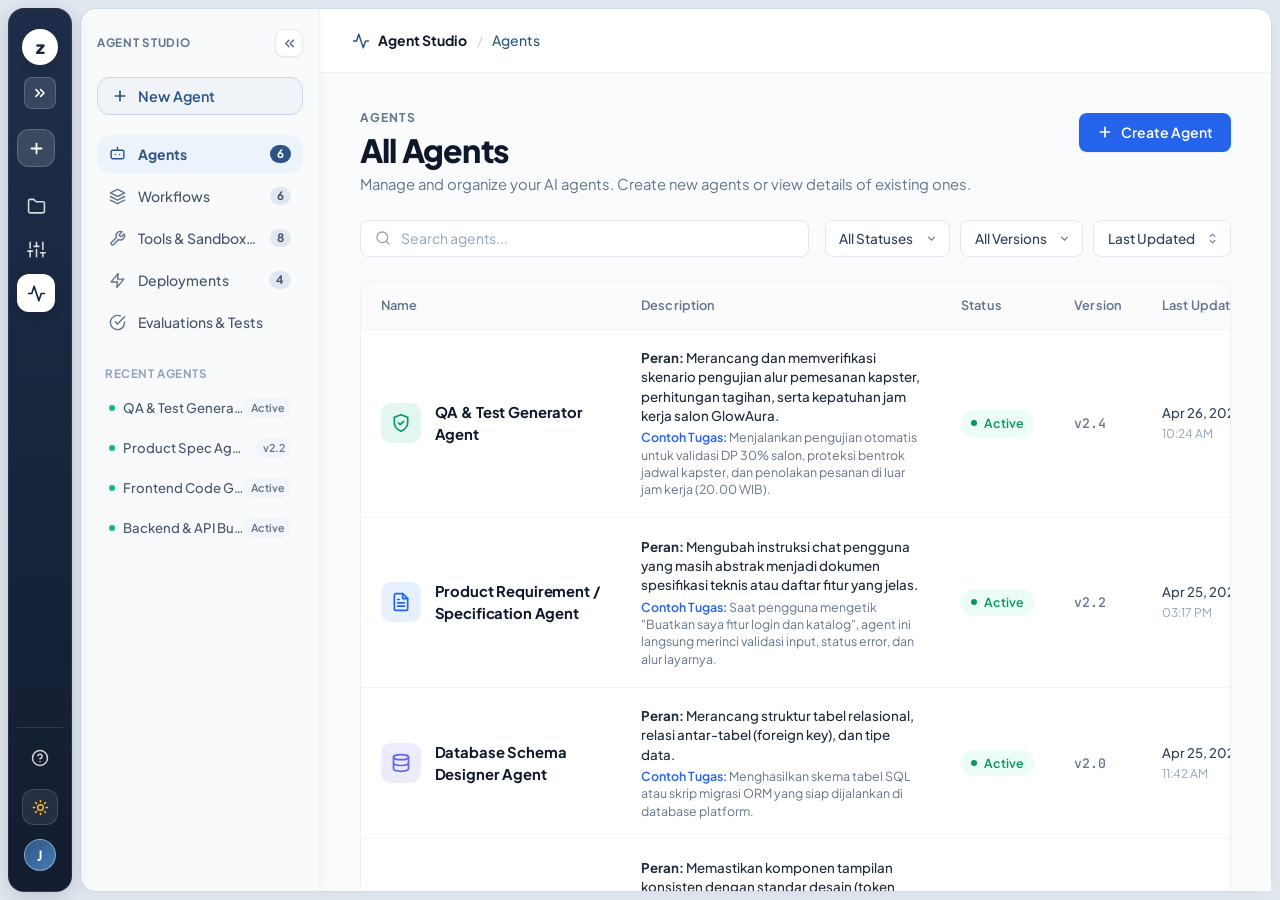
==== commit f4b74159: "next commit" ====
--- a/agent-studio.html
+++ b/agent-studio.html
@@ -14,6 +14,8 @@
   <link rel="stylesheet" href="css/sidebar.css?v=3" />
   <link rel="stylesheet" href="css/agent-studio.css?v=40" />
   <link rel="stylesheet" href="css/modal.css?v=3" />
+  <link rel="stylesheet" href="css/ghostwriter-build.css?v=44" />
+
   <!-- Early Theme Mode Loader (Prevents White Flash) -->
   <script>
     (function () {
@@ -908,6 +910,13 @@
             </div>
 
             <div class="agent-design-topbar-right">
+              <button type="button" class="btn-design-action-ghost" id="btnTopSimulation" title="Open Simulation Suite">
+                <svg xmlns="http://www.w3.org/2000/svg" width="15" height="15" viewBox="0 0 24 24" fill="none"
+                  stroke="currentColor" stroke-width="2" stroke-linecap="round" stroke-linejoin="round">
+                  <polygon points="5 3 19 12 5 21 5 3"></polygon>
+                </svg>
+                <span>Simulation</span>
+              </button>
               <button type="button" class="btn-design-action-ghost" id="btnAgentSettings">
                 <svg xmlns="http://www.w3.org/2000/svg" width="15" height="15" viewBox="0 0 24 24" fill="none"
                   stroke="currentColor" stroke-width="2" stroke-linecap="round" stroke-linejoin="round">
@@ -945,1150 +954,771 @@
           </div>
 
           <!-- Dual-Column Studio Container -->
-          <div class="agent-dual-studio-container">
-            <!-- ========================================
-                 LEFT COLUMN: DESIGN SESSION (Claude Code)
-                 ======================================== -->
-            <div class="agent-column-design">
-              <!-- Sub-header for Design Column (Left: Tabs [Chat, Terminal, YAML] | Right: YAML Sync Pill) -->
-              <div class="agent-design-column-header">
-                <!-- Left: Chat / Terminal / YAML Switcher -->
-                <div class="design-mode-switch">
-                  <button type="button" class="btn-mode-pill active" id="btnDesignTabChat"
-                    title="Chat specification mode">
-                    <svg xmlns="http://www.w3.org/2000/svg" width="12" height="12" viewBox="0 0 24 24" fill="none"
-                      stroke="currentColor" stroke-width="2">
-                      <path d="M21 15a2 2 0 0 1-2 2H7l-4 4V5a2 2 0 0 1 2-2h14a2 2 0 0 1 2 2z" />
+                    <!-- ========================================
+               4-LAYER BUILD WORKSPACE:
+               Layer 3: Third Bar (BUILD: Journeys, Knowledge, Tools, Guardrails, Tests)
+               Layer 4: Main Workspace (Resource Editor + Ghostwriter Pane + Simulation Rightbar)
+               ======================================== -->
+          <div class="agent-build-workspace-layout" id="agentBuildWorkspaceLayout">
+            <!-- ── LEVEL 3: THIRD BAR (BUILD / CONFIGURE) ── -->
+            <aside class="agent-third-bar" id="agentThirdBar" aria-label="Build Navigation">
+              <div class="third-bar-header">
+                <span class="third-bar-overline">BUILD</span>
+                <h2 class="third-bar-title">Configure</h2>
+              </div>
+              <div class="third-bar-nav-list" id="thirdBarNavList">
+                <!-- Ghostwriter tab is placed ABOVE Journeys -->
+                <button type="button" class="third-bar-item active" data-res-view="ghostwriter" id="thirdBarItemGhostwriter" title="Ghostwriter Specification Chat">
+                  <span class="third-bar-item-icon">
+                    <svg xmlns="http://www.w3.org/2000/svg" width="16" height="16" viewBox="0 0 24 24" fill="none" stroke="currentColor" stroke-width="2" stroke-linecap="round" stroke-linejoin="round">
+                      <path d="M21 15a2 2 0 0 1-2 2H7l-4 4V5a2 2 0 0 1 2-2h14a2 2 0 0 1 2 2z"></path>
+                      <circle cx="9" cy="10" r="1"></circle>
+                      <circle cx="15" cy="10" r="1"></circle>
                     </svg>
-                    <span>Chat</span>
-                  </button>
-                  <button type="button" class="btn-mode-pill" id="btnDesignTabTerminal"
-                    title="Terminal CLI specification mode">
-                    <svg xmlns="http://www.w3.org/2000/svg" width="12" height="12" viewBox="0 0 24 24" fill="none"
-                      stroke="currentColor" stroke-width="2">
-                      <polyline points="4 17 10 11 4 5"></polyline>
-                      <line x1="12" x2="20" y1="19" y2="19"></line>
+                  </span>
+                  <span class="third-bar-item-text">Ghostwriter</span>
+                </button>
+
+                <button type="button" class="third-bar-item" data-res-view="journeys" id="thirdBarItemJourneys" title="Configure Journeys">
+                  <span class="third-bar-item-icon">
+                    <svg xmlns="http://www.w3.org/2000/svg" width="16" height="16" viewBox="0 0 24 24" fill="none" stroke="currentColor" stroke-width="2" stroke-linecap="round" stroke-linejoin="round">
+                      <path d="M2 3h6a4 4 0 0 1 4 4v14a3 3 0 0 0-3-3H2z"></path>
+                      <path d="M22 3h-6a4 4 0 0 0-4 4v14a3 3 0 0 1 3-3h7z"></path>
                     </svg>
-                    <span>Terminal</span>
-                  </button>
-                </div>
-                <div class="design-header-actions">
-                  <button type="button" class="btn-mode-pill icon-only" id="btnDesignTabYaml"
-                    title="View & edit YAML specification file">
-                    <svg xmlns="http://www.w3.org/2000/svg" width="16" height="16" viewBox="0 0 24 24" fill="none"
-                      stroke="currentColor" stroke-width="2">
-                      <path d="M14 2H6a2 2 0 0 0-2 2v16a2 2 0 0 0 2 2h12a2 2 0 0 0 2-2V8z"></path>
-                      <polyline points="14 2 14 8 20 8"></polyline>
-                      <line x1="16" y1="13" x2="8" y2="13"></line>
-                      <line x1="16" y1="17" x2="8" y2="17"></line>
-                      <polyline points="10 9 9 9 8 9"></polyline>
+                  </span>
+                  <span class="third-bar-item-text">Journeys</span>
+                </button>
+
+                <button type="button" class="third-bar-item" data-res-view="knowledge" id="thirdBarItemKnowledge" title="Configure Knowledge">
+                  <span class="third-bar-item-icon">
+                    <svg xmlns="http://www.w3.org/2000/svg" width="16" height="16" viewBox="0 0 24 24" fill="none" stroke="currentColor" stroke-width="2" stroke-linecap="round" stroke-linejoin="round">
+                      <path d="M4 19.5A2.5 2.5 0 0 1 6.5 17H20"></path>
+                      <path d="M6.5 2H20v20H6.5A2.5 2.5 0 0 1 4 19.5v-15A2.5 2.5 0 0 1 6.5 2z"></path>
                     </svg>
-                  </button>
-                </div>
-              </div>
-
-              <!-- Design Chat Feed (Left Body - Clean / Blank ready for instruction) -->
-              <div class="agent-design-feed" id="agentDesignFeed">
-                <div class="design-section-divider">
-                  <span>BAGIAN 1: Chat Desain AI (Setup &amp; Konfigurasi Agent)</span>
-                </div>
-
-                <!-- Turn 1: Buatkan agent Salon QA Tester -->
-                <div class="design-msg-user">
-                  <div class="msg-sender-tag user">You</div>
-                  <div class="msg-content-text">Buatkan agen baru bernama Salon QA Tester di folder agents/salon-qa-tester.yaml menggunakan model Claude 3.5 Sonnet untuk menguji logika bisnis sistem reservasi GlowAura Salon.</div>
-                </div>
-                <div class="design-msg-assistant">
-                  <div class="msg-sender-tag assistant">Studio AI</div>
-                  <div class="msg-content-text">
-                    <p>Siap, agen <strong>Salon QA Tester</strong> telah dibuat di <span class="design-code-badge font-mono">agents/salon-qa-tester.yaml</span>. Peran dikonfigurasi sebagai <strong>QA Automation Engineer</strong> yang bertugas merancang dan memverifikasi skenario pengujian alur pemesanan kapster, perhitungan tagihan, serta kepatuhan jam kerja salon.</p>
-                  </div>
-                </div>
-
-                <!-- Turn 2: Tambahkan guardrails -->
-                <div class="design-msg-user">
-                  <div class="msg-sender-tag user">You</div>
-                  <div class="msg-content-text">Tambahkan guardrails penting: agen dilarang membuat tes yang selalu lolos (false positive), wajib memvalidasi status respons sistem, dan harus menolak serta meminta klarifikasi jika pengguna memberikan aturan bisnis yang saling bertentangan.</div>
-                </div>
-                <div class="design-msg-assistant">
-                  <div class="msg-sender-tag assistant">Studio AI</div>
-                  <div class="msg-content-text">
-                    <p>Tiga guardrails berhasil diterapkan ke dalam instruksi:</p>
-                    <ul style="margin: 6px 0 6px 18px; padding: 0; line-height: 1.6;">
-                      <li><strong>Pengecekan bukti nyata (grounding check)</strong> aktif agar tes tidak menghasilkan kelulusan semu.</li>
-                      <li><strong>Validasi status respons sistem</strong> (sukses, bentrok, atau gagal) diwajibkan pada tiap rancangan pengujian.</li>
-                      <li><strong>Deteksi kontradiksi aturan otomatis</strong> aktif untuk menolak spesifikasi yang tidak logis.</li>
-                    </ul>
-                    <p style="margin-top: 6px;">Konfigurasi selesai dan agen siap diuji.</p>
-                  </div>
-                </div>
-              </div>
-
-              <!-- ========================================
-                   PANE 2: TERMINAL CLI VIEW
-                   ======================================== -->
-              <div class="agent-design-terminal-pane" id="agentDesignTerminalPane" style="display: none;">
-                <!-- Terminal Header Bar -->
-                <div class="terminal-pane-header">
-                  <div class="terminal-pane-title-group">
-                    <span class="terminal-pane-dot"></span>
-                    <span class="terminal-pane-title font-mono">claude-code-cli · bash session</span>
-                    <span class="terminal-pane-path font-mono"
-                      id="terminalPathBadge">~/platform-data/studio/agents</span>
-                  </div>
-                  <div class="terminal-pane-actions">
-                    <button type="button" class="btn-terminal-action" id="btnTerminalClearOutput"
-                      title="Clear terminal screen">
-                      <svg xmlns="http://www.w3.org/2000/svg" width="12" height="12" viewBox="0 0 24 24" fill="none"
-                        stroke="currentColor" stroke-width="2">
-                        <polyline points="3 6 5 6 21 6"></polyline>
-                        <path d="M19 6v14a2 2 0 0 1-2 2H7a2 2 0 0 1-2-2V6m3 0V4a2 2 0 0 1 2-2h4a2 2 0 0 1 2 2v2"></path>
+                  </span>
+                  <span class="third-bar-item-text">Knowledge</span>
+                  <span class="third-bar-badge-count">3</span>
+                </button>
+
+                <button type="button" class="third-bar-item" data-res-view="tools" id="thirdBarItemTools" title="Configure Tools">
+                  <span class="third-bar-item-icon">
+                    <svg xmlns="http://www.w3.org/2000/svg" width="16" height="16" viewBox="0 0 24 24" fill="none" stroke="currentColor" stroke-width="2" stroke-linecap="round" stroke-linejoin="round">
+                      <path d="M14.7 6.3a1 1 0 0 0 0 1.4l1.6 1.6a1 1 0 0 0 1.4 0l3.77-3.77a6 6 0 0 1-7.94 7.94l-6.91 6.91a2.12 2.12 0 0 1-3-3l6.91-6.91a6 6 0 0 1 7.94-7.94l-3.76 3.76z"></path>
+                    </svg>
+                  </span>
+                  <span class="third-bar-item-text">Tools</span>
+                  <span class="third-bar-badge-count">4</span>
+                </button>
+
+                <button type="button" class="third-bar-item" data-res-view="guardrails" id="thirdBarItemGuardrails" title="Configure Guardrails">
+                  <span class="third-bar-item-icon">
+                    <svg xmlns="http://www.w3.org/2000/svg" width="16" height="16" viewBox="0 0 24 24" fill="none" stroke="currentColor" stroke-width="2" stroke-linecap="round" stroke-linejoin="round">
+                      <path d="M12 22s8-4 8-10V5l-8-3-8 3v7c0 6 8 10 8 10z"></path>
+                    </svg>
+                  </span>
+                  <span class="third-bar-item-text">Guardrails</span>
+                </button>
+
+                <button type="button" class="third-bar-item" data-res-view="testcases" id="thirdBarItemTestCases" title="Configure Test Cases">
+                  <span class="third-bar-item-icon">
+                    <svg xmlns="http://www.w3.org/2000/svg" width="16" height="16" viewBox="0 0 24 24" fill="none" stroke="currentColor" stroke-width="2" stroke-linecap="round" stroke-linejoin="round">
+                      <path d="M10 2v7.31"></path>
+                      <path d="M14 9.3V2"></path>
+                      <path d="M8.5 2h7"></path>
+                      <path d="M14 9.3a6.5 6.5 0 1 1-4 0"></path>
+                      <path d="M5.52 16h12.96"></path>
+                    </svg>
+                  </span>
+                  <span class="third-bar-item-text">Test Cases</span>
+                  <span class="third-bar-badge-count">100</span>
+                </button>
+              </div>
+            </aside>
+
+            <!-- ── LEVEL 4: MAIN CONTENT VIEWPORT (GHOSTWRITER / JOURNEYS / KNOWLEDGE / TOOLS) ── -->
+            <div class="agent-workspace-flex">
+              <main class="agent-resource-viewport" id="agentResourceViewport" aria-label="Agent Content Viewport">
+                <!-- Top subbar matching Screenshot 3 -->
+                <div class="resource-top-bar">
+                  <div class="resource-breadcrumb">
+                    <span id="resourceActiveCrumb">Ghostwriter</span>
+                    <span>/</span>
+                    <span class="resource-crumb-active" id="gwActiveAgentName">Student Learning Advisor</span>
+                  </div>
+                  <div class="resource-top-actions">
+                    <button type="button" class="btn-publish-outline" id="btnResPublish">
+                      <svg xmlns="http://www.w3.org/2000/svg" width="13" height="13" viewBox="0 0 24 24" fill="none" stroke="currentColor" stroke-width="2.5">
+                        <path d="M17.5 19H9a7 7 0 1 1 6.71-9h1.79a4.5 4.5 0 1 1 0 9Z"></path>
                       </svg>
-                      <span>Clear</span>
+                      <span>Publish</span>
                     </button>
-                    <button type="button" class="btn-terminal-action" id="btnTerminalRestartSession"
-                      title="Restart CLI session">
-                      <svg xmlns="http://www.w3.org/2000/svg" width="12" height="12" viewBox="0 0 24 24" fill="none"
-                        stroke="currentColor" stroke-width="2">
-                        <polyline points="23 4 23 10 17 10"></polyline>
-                        <path d="M20.49 15a9 9 0 1 1-2.12-9.36L23 10"></path>
+                  </div>
+                </div>
+
+                <!-- VIEW 1: GHOSTWRITER (MAIN CONTENT PANE - HIERARCHY MATCHES JOURNEYS, TOOLS, KNOWLEDGE) -->
+                <div class="resource-view-pane active" id="resViewGhostwriter">
+                  <div class="gw-content-container">
+                    
+                    <!-- Scrollable Ghostwriter Feed -->
+                    <div class="gw-feed-stream" id="gwChatFeed">
+                      
+                      <!-- Section Divider matching user reference -->
+                      <div class="gw-section-divider">
+                        <span>BAGIAN 1: CHAT DESAIN AI (SETUP &amp; KONFIGURASI AGENT)</span>
+                      </div>
+
+                      <!-- 1. USER MESSAGE (Frame 43: Dark Card Bubble with Attachment) -->
+                      <div class="gw-msg-user-card">
+                        <div class="gw-msg-user-sender">You</div>
+                        <div class="gw-msg-user-text">
+                          Build an agent that monitors customer subscriptions using these transcripts as a reference.
+                        </div>
+                        <div class="gw-attachment-chip">
+                          <svg xmlns="http://www.w3.org/2000/svg" width="13" height="13" viewBox="0 0 24 24" fill="none" stroke="currentColor" stroke-width="2" stroke-linecap="round" stroke-linejoin="round">
+                            <path d="m21.44 11.05-9.19 9.19a6 6 0 0 1-8.49-8.49l8.57-8.57A4 4 0 1 1 18 8.84l-8.59 8.57a2 2 0 0 1-2.83-2.83l7.88-7.88"></path>
+                          </svg>
+                          <span>support_transcripts.zip</span>
+                          <button type="button" class="btn-remove-attachment" title="Remove attachment">&times;</button>
+                        </div>
+                      </div>
+
+                      <!-- 2. SYSTEM MESSAGE (Frame 44: Studio AI Progress Card) -->
+                      <div class="gw-msg-system-card">
+                        <div class="gw-system-header" style="color: #2563eb;">Studio AI</div>
+                        
+                        <div class="gw-generation-meta">
+                          <span>Using</span>
+                          <span class="gw-generation-tag">
+                            <svg xmlns="http://www.w3.org/2000/svg" width="13" height="13" viewBox="0 0 24 24" fill="none" stroke="currentColor" stroke-width="2"><path d="M2 3h6a4 4 0 0 1 4 4v14a3 3 0 0 0-3-3H2z"></path><path d="M22 3h-6a4 4 0 0 0-4 4v14a3 3 0 0 1 3-3h7z"></path></svg>
+                            Journey generation
+                          </span>,
+                          <span class="gw-generation-tag">
+                            <svg xmlns="http://www.w3.org/2000/svg" width="13" height="13" viewBox="0 0 24 24" fill="none" stroke="currentColor" stroke-width="2"><path d="M14.7 6.3a1 1 0 0 0 0 1.4l1.6 1.6a1 1 0 0 0 1.4 0l3.77-3.77a6 6 0 0 1-7.94 7.94l-6.91 6.91a2.12 2.12 0 0 1-3-3l6.91-6.91a6 6 0 0 1 7.94-7.94l-3.76 3.76z"></path></svg>
+                            Tool generation
+                          </span>, and
+                          <span class="gw-generation-tag">
+                            <svg xmlns="http://www.w3.org/2000/svg" width="13" height="13" viewBox="0 0 24 24" fill="none" stroke="currentColor" stroke-width="2"><rect x="3" y="3" width="7" height="7"></rect><rect x="14" y="3" width="7" height="7"></rect><rect x="14" y="14" width="7" height="7"></rect><rect x="3" y="14" width="7" height="7"></rect></svg>
+                            Integration generation...
+                          </span>
+                        </div>
+
+                        <div class="gw-status-sentence">
+                          The agent is built. I'm running the Composer validation/deploy step so...
+                        </div>
+
+                        <!-- Stepper Checklist with vertical connecting line -->
+                        <div class="gw-stepper-list">
+                          <div class="gw-stepper-line"></div>
+
+                          <div class="gw-stepper-item">
+                            <div class="gw-step-icon done">
+                              <svg xmlns="http://www.w3.org/2000/svg" width="12" height="12" viewBox="0 0 24 24" fill="none" stroke="currentColor" stroke-width="3"><polyline points="20 6 9 17 4 12"></polyline></svg>
+                            </div>
+                            <div class="gw-step-text">
+                              Updating agent · <span class="gw-step-link" onclick="document.getElementById('thirdBarItemJourneys').click()">View changes</span>
+                            </div>
+                          </div>
+
+                          <div class="gw-stepper-item">
+                            <div class="gw-step-icon done">
+                              <svg xmlns="http://www.w3.org/2000/svg" width="12" height="12" viewBox="0 0 24 24" fill="none" stroke="currentColor" stroke-width="3"><polyline points="20 6 9 17 4 12"></polyline></svg>
+                            </div>
+                            <div class="gw-step-text">Researching</div>
+                          </div>
+
+                          <div class="gw-stepper-item">
+                            <div class="gw-step-icon done">
+                              <svg xmlns="http://www.w3.org/2000/svg" width="12" height="12" viewBox="0 0 24 24" fill="none" stroke="currentColor" stroke-width="3"><polyline points="20 6 9 17 4 12"></polyline></svg>
+                            </div>
+                            <div class="gw-step-text">Creating tests</div>
+                          </div>
+
+                          <div class="gw-stepper-item">
+                            <div class="gw-step-icon done">
+                              <svg xmlns="http://www.w3.org/2000/svg" width="12" height="12" viewBox="0 0 24 24" fill="none" stroke="currentColor" stroke-width="3"><polyline points="20 6 9 17 4 12"></polyline></svg>
+                            </div>
+                            <div class="gw-step-text">Running tests</div>
+                          </div>
+                        </div>
+                      </div>
+
+                      <!-- 3. USER MESSAGE 2 (Short Dark Bubble Pill on Right) -->
+                      <div class="gw-msg-user-bubble">
+                        Tambahkan langkah validasi data.
+                      </div>
+
+                      <!-- 4. SYSTEM MESSAGE 2 (GHOSTWRITER 3-Impact Card) -->
+                      <div class="gw-msg-system-card">
+                        <div class="gw-system-header">
+                          <svg xmlns="http://www.w3.org/2000/svg" width="15" height="15" viewBox="0 0 24 24" fill="none" stroke="currentColor" stroke-width="2.5" stroke-linecap="round" stroke-linejoin="round">
+                            <path d="M21 15a2 2 0 0 1-2 2H7l-4 4V5a2 2 0 0 1 2-2h14a2 2 0 0 1 2 2z"></path>
+                          </svg>
+                          <span>GHOSTWRITER</span>
+                        </div>
+
+                        <p class="gw-system-desc">
+                          Saya menganalisis agent secara menyeluruh. Perubahan ini berdampak pada 3 komponen utama:
+                        </p>
+
+                        <div class="gw-impacts-card">
+                          <div class="gw-impact-title">I FOUND 3 RELATED CHANGES:</div>
+                          <div class="gw-impact-item">
+                            <span class="gw-impact-badge journey">Journey</span>
+                            <span>+ Add data validation step (verifikasi status kelengkapan profil siswa)</span>
+                          </div>
+                          <div class="gw-impact-item">
+                            <span class="gw-impact-badge tools">Tools</span>
+                            <span>+ Student Profile requires validation check pre-call</span>
+                          </div>
+                          <div class="gw-impact-item">
+                            <span class="gw-impact-badge tests">Test Cases</span>
+                            <span>+ Add incomplete-data edge scenario (#28 Missing validation)</span>
+                          </div>
+                        </div>
+
+                        <div class="gw-actions-row">
+                          <button type="button" class="btn-gw-apply-draft" id="btnApplyValidationChanges">
+                            <svg xmlns="http://www.w3.org/2000/svg" width="13" height="13" viewBox="0 0 24 24" fill="none" stroke="currentColor" stroke-width="2.5"><polyline points="20 6 9 17 4 12"></polyline></svg>
+                            <span>Apply Changes</span>
+                          </button>
+                          <button type="button" class="btn-gw-review-diff" id="btnReviewChanges">Review Changes</button>
+                          <button type="button" class="btn-gw-inline-sim" id="btnSimFromChat">
+                            <svg xmlns="http://www.w3.org/2000/svg" width="12" height="12" viewBox="0 0 24 24" fill="none" stroke="currentColor" stroke-width="2"><polygon points="5 3 19 12 5 21 5 3"></polygon></svg>
+                            <span>Simulation</span>
+                          </button>
+                        </div>
+                      </div>
+
+                      <!-- 5. SYSTEM MESSAGE 3 (GHOSTWRITER Architectural Review) -->
+                      <div class="gw-msg-system-card">
+                        <div class="gw-system-header">
+                          <svg xmlns="http://www.w3.org/2000/svg" width="15" height="15" viewBox="0 0 24 24" fill="none" stroke="currentColor" stroke-width="2.5" stroke-linecap="round" stroke-linejoin="round">
+                            <path d="M21 15a2 2 0 0 1-2 2H7l-4 4V5a2 2 0 0 1 2-2h14a2 2 0 0 1 2 2z"></path>
+                          </svg>
+                          <span>GHOSTWRITER</span>
+                        </div>
+                        <div class="gw-system-subtag">
+                          <svg xmlns="http://www.w3.org/2000/svg" width="13" height="13" viewBox="0 0 24 24" fill="none" stroke="currentColor" stroke-width="2.5" stroke-linecap="round" stroke-linejoin="round">
+                            <path d="M21 15a2 2 0 0 1-2 2H7l-4 4V5a2 2 0 0 1 2-2h14a2 2 0 0 1 2 2z"></path>
+                          </svg>
+                          <span>GHOSTWRITER REVIEW</span>
+                        </div>
+
+                        <h4 style="font-size: 0.95rem; font-weight: 700; color: #0f172a; margin: 0 0 0.85rem 0;">Architectural Review for Student Learning Advisor:</h4>
+
+                        <div class="gw-impacts-card">
+                          <div class="gw-impact-item">
+                            <span class="gw-impact-badge journey">Readiness</span>
+                            <span>Score: <strong>94/100</strong> (Ready for Simulation)</span>
+                          </div>
+                          <div class="gw-impact-item">
+                            <span class="gw-impact-badge tools">Guardrails</span>
+                            <span>Validasi data aktif &middot; Anti-hallucination guardrail aktif</span>
+                          </div>
+                          <div class="gw-impact-item">
+                            <span class="gw-impact-badge tests">Coverage</span>
+                            <span>100 test scenarios configured across 7 categories</span>
+                          </div>
+                        </div>
+
+                        <div class="gw-actions-row">
+                          <button type="button" class="btn-gw-apply-draft" id="btnRunSimFromReview">
+                            <svg xmlns="http://www.w3.org/2000/svg" width="13" height="13" viewBox="0 0 24 24" fill="none" stroke="currentColor" stroke-width="2"><polygon points="5 3 19 12 5 21 5 3"></polygon></svg>
+                            <span>Jalankan Simulation Suite</span>
+                          </button>
+                        </div>
+                      </div>
+
+                    </div>
+
+                    <!-- FIXED BOTTOM COMPOSER CONTAINER (ALWAYS PINNED/STICKY) -->
+                    <div class="gw-fixed-composer-wrap">
+                      <!-- Quick Suggestions (no emojis) -->
+                      <div class="gw-quick-suggestions">
+                        <button type="button" class="gw-suggestion-chip">Tambahkan langkah validasi data.</button>
+                        <button type="button" class="gw-suggestion-chip">Tambahkan knowledge tentang hidrokarbon.</button>
+                        <button type="button" class="gw-suggestion-chip">Tambahkan tool untuk mencari materi.</button>
+                        <button type="button" class="gw-suggestion-chip">Menurutmu perubahan ini sudah benar?</button>
+                        <button type="button" class="gw-suggestion-chip">Jalankan simulation 100 test cases.</button>
+                      </div>
+
+                      <!-- Composer Card Box matching user reference image -->
+                      <div class="gw-composer-card">
+                        <textarea class="gw-composer-textarea" id="gwComposerTextarea" rows="2" placeholder="Describe what QA TEST GENERATOR AGENT should do — Claude 3.5 Sonnet writes the definition..."></textarea>
+                        
+                        <div class="gw-composer-bottom-row">
+                          <div class="gw-composer-tools-left">
+                            <button type="button" class="btn-composer-attach" id="btnComposerAttach" title="Attach file or transcript">
+                              <svg xmlns="http://www.w3.org/2000/svg" width="16" height="16" viewBox="0 0 24 24" fill="none" stroke="currentColor" stroke-width="2" stroke-linecap="round" stroke-linejoin="round">
+                                <path d="m21.44 11.05-9.19 9.19a6 6 0 0 1-8.49-8.49l8.57-8.57A4 4 0 1 1 18 8.84l-8.59 8.57a2 2 0 0 1-2.83-2.83l7.88-7.88"></path>
+                              </svg>
+                            </button>
+
+                            <div class="gw-model-selector-pill" id="gwModelSelector" title="Active Model">
+                              <svg xmlns="http://www.w3.org/2000/svg" width="14" height="14" viewBox="0 0 24 24" fill="none" stroke="currentColor" stroke-width="2" stroke-linecap="round" stroke-linejoin="round" style="color: #8b5cf6;">
+                                <path d="m12 3-1.912 5.813a2 2 0 0 1-1.275 1.275L3 12l5.813 1.912a2 2 0 0 1 1.275 1.275L12 21l1.912-5.813a2 2 0 0 1 1.275-1.275L21 12l-5.813-1.912a2 2 0 0 1-1.275-1.275L12 3Z"></path>
+                              </svg>
+                              <span>Claude 3.5 Sonnet</span>
+                              <svg xmlns="http://www.w3.org/2000/svg" width="12" height="12" viewBox="0 0 24 24" fill="none" stroke="currentColor" stroke-width="2.5"><polyline points="6 9 12 15 18 9"></polyline></svg>
+                            </div>
+                          </div>
+
+                          <button type="button" class="btn-composer-send" id="btnComposerSend" title="Send instruction">
+                            <svg xmlns="http://www.w3.org/2000/svg" width="16" height="16" viewBox="0 0 24 24" fill="none" stroke="currentColor" stroke-width="2.5" stroke-linecap="round" stroke-linejoin="round">
+                              <line x1="12" y1="19" x2="12" y2="5"></line>
+                              <polyline points="5 12 12 5 19 12"></polyline>
+                            </svg>
+                          </button>
+                        </div>
+                      </div>
+                    </div>
+
+                  </div>
+                </div>
+
+                <!-- VIEW 2: JOURNEYS (matching Screenshot 3, Visual Journey Flow removed per request) -->
+                <div class="resource-view-pane" id="resViewJourneys">
+                  <div class="journey-header-card">
+                    <h2 class="journey-main-title" id="journeyTitle">Student Learning Recommendation</h2>
+                    
+                    <div class="journey-field-group">
+                      <span class="journey-field-label">Description</span>
+                      <p class="journey-field-text">The agent analyzes student competencies, validates prerequisite test data, and recommends targeted study materials.</p>
+                    </div>
+
+                    <div class="journey-field-group">
+                      <span class="journey-field-label">Criteria</span>
+                      <p class="journey-field-text">Help the student identify skill gaps and provide personalized study modules with verified prerequisites.</p>
+                    </div>
+
+                    <!-- GUIDANCE SECTION (matching Screenshot 3 with clean SVG inline pills) -->
+                    <div class="journey-field-group" style="margin-top: 2rem;">
+                      <span class="journey-field-label">Guidance</span>
+                      <ol class="journey-guidance-list">
+                        <li class="journey-guidance-item">
+                          Greet the student empathetically and ask about the topic or subject they want to master.
+                        </li>
+                        <li class="journey-guidance-item">
+                          Authenticate the user with <span class="pill-tag-inline"><svg xmlns="http://www.w3.org/2000/svg" width="12" height="12" viewBox="0 0 24 24" fill="none" stroke="currentColor" stroke-width="2"><path d="M2 3h6a4 4 0 0 1 4 4v14a3 3 0 0 0-3-3H2z"></path><path d="M22 3h-6a4 4 0 0 0-4 4v14a3 3 0 0 1 3-3h7z"></path></svg> UserAuthentication</span>.
+                        </li>
+                        <li class="journey-guidance-item">
+                          Retrieve profile and past test history using <span class="pill-tag-inline tool"><svg xmlns="http://www.w3.org/2000/svg" width="12" height="12" viewBox="0 0 24 24" fill="none" stroke="currentColor" stroke-width="2"><path d="M14.7 6.3a1 1 0 0 0 0 1.4l1.6 1.6a1 1 0 0 0 1.4 0l3.77-3.77a6 6 0 0 1-7.94 7.94l-6.91 6.91a2.12 2.12 0 0 1-3-3l6.91-6.91a6 6 0 0 1 7.94-7.94l-3.76 3.76z"></path></svg> GetStudentProfile</span>.
+                        </li>
+                        <li class="journey-guidance-item">
+                          Validate student prerequisite data with <span class="pill-tag-inline guardrail"><svg xmlns="http://www.w3.org/2000/svg" width="12" height="12" viewBox="0 0 24 24" fill="none" stroke="currentColor" stroke-width="2"><path d="M12 22s8-4 8-10V5l-8-3-8 3v7c0 6 8 10 8 10z"></path></svg> ValidateData</span>.
+                        </li>
+                        <li class="journey-guidance-item">
+                          Analyze competency score and diagnose specific concept misunderstandings.
+                        </li>
+                        <li class="journey-guidance-item">
+                          Find tailored learning materials using <span class="pill-tag-inline tool"><svg xmlns="http://www.w3.org/2000/svg" width="12" height="12" viewBox="0 0 24 24" fill="none" stroke="currentColor" stroke-width="2"><path d="M14.7 6.3a1 1 0 0 0 0 1.4l1.6 1.6a1 1 0 0 0 1.4 0l3.77-3.77a6 6 0 0 1-7.94 7.94l-6.91 6.91a2.12 2.12 0 0 1-3-3l6.91-6.91a6 6 0 0 1 7.94-7.94l-3.76 3.76z"></path></svg> SearchLearningMaterials</span>.
+                        </li>
+                        <li class="journey-guidance-item">
+                          Confirm with student that the recommended pace suits their timeline and schedule practice quiz.
+                        </li>
+                      </ol>
+                    </div>
+                  </div>
+                </div>
+
+                <!-- VIEW 3: KNOWLEDGE (User Prompt Section 8) -->
+                <div class="resource-view-pane" id="resViewKnowledge">
+                  <div class="journey-header-card">
+                    <div style="display: flex; justify-content: space-between; align-items: flex-start; margin-bottom: 1.5rem;">
+                      <div>
+                        <h2 class="journey-main-title" style="margin-bottom: 0.35rem;">Learning Materials</h2>
+                        <p class="journey-field-text" style="color: #64748b;">Domain curriculums, syllabi, and reference documents vectorized for this agent.</p>
+                      </div>
+                      <button type="button" class="btn-create-agent-blue" style="padding: 0.5rem 1rem; font-size: 0.825rem;" onclick="alert('Buka dialog unggah dokumen PDF / URL kurikulum baru')">
+                        <svg xmlns="http://www.w3.org/2000/svg" width="14" height="14" viewBox="0 0 24 24" fill="none" stroke="currentColor" stroke-width="2.5"><line x1="12" y1="5" x2="12" y2="19"></line><line x1="5" y1="12" x2="19" y2="12"></line></svg>
+                        <span>+ Add Knowledge</span>
+                      </button>
+                    </div>
+
+                    <div class="resource-cards-list">
+                      <!-- Chemistry Curriculum.pdf -->
+                      <div class="resource-card-item">
+                        <div class="resource-card-left">
+                          <div class="resource-card-icon pdf">
+                            <svg xmlns="http://www.w3.org/2000/svg" width="20" height="20" viewBox="0 0 24 24" fill="none" stroke="currentColor" stroke-width="2"><path d="M14 2H6a2 2 0 0 0-2 2v16a2 2 0 0 0 2 2h12a2 2 0 0 0 2-2V8z"></path><polyline points="14 2 14 8 20 8"></polyline><line x1="16" y1="13" x2="8" y2="13"></line><line x1="16" y1="17" x2="8" y2="17"></line><polyline points="10 9 9 9 8 9"></polyline></svg>
+                          </div>
+                          <div>
+                            <h4 class="resource-card-title">Chemistry Curriculum.pdf</h4>
+                            <div class="resource-card-meta">
+                              <span class="badge-indexed">
+                                <svg xmlns="http://www.w3.org/2000/svg" width="11" height="11" viewBox="0 0 24 24" fill="none" stroke="currentColor" stroke-width="3"><polyline points="20 6 9 17 4 12"></polyline></svg>
+                                <span>Indexed</span>
+                              </span>
+                              <span>2.4 MB</span>
+                              <span>142 chunks</span>
+                              <span>Updated today</span>
+                            </div>
+                          </div>
+                        </div>
+                        <button type="button" class="btn-publish-outline" style="font-size: 0.78rem; padding: 4px 10px;">Inspect Chunks</button>
+                      </div>
+
+                      <!-- Competency Guide.pdf -->
+                      <div class="resource-card-item">
+                        <div class="resource-card-left">
+                          <div class="resource-card-icon pdf">
+                            <svg xmlns="http://www.w3.org/2000/svg" width="20" height="20" viewBox="0 0 24 24" fill="none" stroke="currentColor" stroke-width="2"><path d="M14 2H6a2 2 0 0 0-2 2v16a2 2 0 0 0 2 2h12a2 2 0 0 0 2-2V8z"></path><polyline points="14 2 14 8 20 8"></polyline><line x1="16" y1="13" x2="8" y2="13"></line><line x1="16" y1="17" x2="8" y2="17"></line><polyline points="10 9 9 9 8 9"></polyline></svg>
+                          </div>
+                          <div>
+                            <h4 class="resource-card-title">Competency Guide.pdf</h4>
+                            <div class="resource-card-meta">
+                              <span class="badge-indexed">
+                                <svg xmlns="http://www.w3.org/2000/svg" width="11" height="11" viewBox="0 0 24 24" fill="none" stroke="currentColor" stroke-width="3"><polyline points="20 6 9 17 4 12"></polyline></svg>
+                                <span>Indexed</span>
+                              </span>
+                              <span>1.1 MB</span>
+                              <span>86 chunks</span>
+                              <span>Updated 2 days ago</span>
+                            </div>
+                          </div>
+                        </div>
+                        <button type="button" class="btn-publish-outline" style="font-size: 0.78rem; padding: 4px 10px;">Inspect Chunks</button>
+                      </div>
+
+                      <!-- Hydrocarbon Study Module.pdf -->
+                      <div class="resource-card-item">
+                        <div class="resource-card-left">
+                          <div class="resource-card-icon pdf">
+                            <svg xmlns="http://www.w3.org/2000/svg" width="20" height="20" viewBox="0 0 24 24" fill="none" stroke="currentColor" stroke-width="2"><path d="M14 2H6a2 2 0 0 0-2 2v16a2 2 0 0 0 2 2h12a2 2 0 0 0 2-2V8z"></path><polyline points="14 2 14 8 20 8"></polyline><line x1="16" y1="13" x2="8" y2="13"></line><line x1="16" y1="17" x2="8" y2="17"></line><polyline points="10 9 9 9 8 9"></polyline></svg>
+                          </div>
+                          <div>
+                            <h4 class="resource-card-title">Hydrocarbon Study Module.pdf</h4>
+                            <div class="resource-card-meta">
+                              <span class="badge-indexed">
+                                <svg xmlns="http://www.w3.org/2000/svg" width="11" height="11" viewBox="0 0 24 24" fill="none" stroke="currentColor" stroke-width="3"><polyline points="20 6 9 17 4 12"></polyline></svg>
+                                <span>Indexed</span>
+                              </span>
+                              <span>3.8 MB</span>
+                              <span>210 chunks</span>
+                              <span>Added via Ghostwriter</span>
+                            </div>
+                          </div>
+                        </div>
+                        <button type="button" class="btn-publish-outline" style="font-size: 0.78rem; padding: 4px 10px;">Inspect Chunks</button>
+                      </div>
+                    </div>
+                  </div>
+                </div>
+
+                <!-- VIEW 4: TOOLS (User Prompt Section 9) -->
+                <div class="resource-view-pane" id="resViewTools">
+                  <div class="journey-header-card">
+                    <div style="display: flex; justify-content: space-between; align-items: flex-start; margin-bottom: 1.5rem;">
+                      <div>
+                        <h2 class="journey-main-title" style="margin-bottom: 0.35rem;">Agent Tools &amp; Connectors</h2>
+                        <p class="journey-field-text" style="color: #64748b;">Executable function calling APIs and database connectors bound to this agent.</p>
+                      </div>
+                      <button type="button" class="btn-create-agent-blue" style="padding: 0.5rem 1rem; font-size: 0.825rem;" onclick="alert('Buka wizard pembuatan definisi Tool baru')">
+                        <svg xmlns="http://www.w3.org/2000/svg" width="14" height="14" viewBox="0 0 24 24" fill="none" stroke="currentColor" stroke-width="2.5"><line x1="12" y1="5" x2="12" y2="19"></line><line x1="5" y1="12" x2="19" y2="12"></line></svg>
+                        <span>+ Add Tool</span>
+                      </button>
+                    </div>
+
+                    <div class="resource-cards-list">
+                      <div class="resource-card-item">
+                        <div class="resource-card-left">
+                          <div class="resource-card-icon tool">
+                            <svg xmlns="http://www.w3.org/2000/svg" width="20" height="20" viewBox="0 0 24 24" fill="none" stroke="currentColor" stroke-width="2"><path d="M14.7 6.3a1 1 0 0 0 0 1.4l1.6 1.6a1 1 0 0 0 1.4 0l3.77-3.77a6 6 0 0 1-7.94 7.94l-6.91 6.91a2.12 2.12 0 0 1-3-3l6.91-6.91a6 6 0 0 1 7.94-7.94l-3.76 3.76z"></path></svg>
+                          </div>
+                          <div>
+                            <h4 class="resource-card-title">Get Student Profile</h4>
+                            <div class="resource-card-meta">
+                              <span class="badge-connected">
+                                <svg xmlns="http://www.w3.org/2000/svg" width="11" height="11" viewBox="0 0 24 24" fill="none" stroke="currentColor" stroke-width="3"><polyline points="20 6 9 17 4 12"></polyline></svg>
+                                <span>Connected</span>
+                              </span>
+                              <span>REST API</span>
+                              <code>GET /api/v1/students/{id}</code>
+                            </div>
+                          </div>
+                        </div>
+                        <button type="button" class="btn-publish-outline" style="font-size: 0.78rem; padding: 4px 10px;">Test Tool</button>
+                      </div>
+
+                      <div class="resource-card-item">
+                        <div class="resource-card-left">
+                          <div class="resource-card-icon tool">
+                            <svg xmlns="http://www.w3.org/2000/svg" width="20" height="20" viewBox="0 0 24 24" fill="none" stroke="currentColor" stroke-width="2"><ellipse cx="12" cy="5" rx="9" ry="3"></ellipse><path d="M21 12c0 1.66-4 3-9 3s-9-1.34-9-3"></path><path d="M3 5v14c0 1.66 4 3 9 3s9-1.34 9-3V5"></path></svg>
+                          </div>
+                          <div>
+                            <h4 class="resource-card-title">Get Learning History</h4>
+                            <div class="resource-card-meta">
+                              <span class="badge-connected">
+                                <svg xmlns="http://www.w3.org/2000/svg" width="11" height="11" viewBox="0 0 24 24" fill="none" stroke="currentColor" stroke-width="3"><polyline points="20 6 9 17 4 12"></polyline></svg>
+                                <span>Connected</span>
+                              </span>
+                              <span>PostgreSQL</span>
+                              <code>SELECT * FROM learning_records</code>
+                            </div>
+                          </div>
+                        </div>
+                        <button type="button" class="btn-publish-outline" style="font-size: 0.78rem; padding: 4px 10px;">Test Tool</button>
+                      </div>
+
+                      <div class="resource-card-item">
+                        <div class="resource-card-left">
+                          <div class="resource-card-icon tool">
+                            <svg xmlns="http://www.w3.org/2000/svg" width="20" height="20" viewBox="0 0 24 24" fill="none" stroke="currentColor" stroke-width="2"><circle cx="11" cy="11" r="8"></circle><line x1="21" y1="21" x2="16.65" y2="16.65"></line></svg>
+                          </div>
+                          <div>
+                            <h4 class="resource-card-title">Search Learning Materials</h4>
+                            <div class="resource-card-meta">
+                              <span class="badge-connected">
+                                <svg xmlns="http://www.w3.org/2000/svg" width="11" height="11" viewBox="0 0 24 24" fill="none" stroke="currentColor" stroke-width="3"><polyline points="20 6 9 17 4 12"></polyline></svg>
+                                <span>Connected</span>
+                              </span>
+                              <span>Vector RAG</span>
+                              <code>Milvus / PGVector similarity</code>
+                            </div>
+                          </div>
+                        </div>
+                        <button type="button" class="btn-publish-outline" style="font-size: 0.78rem; padding: 4px 10px;">Test Tool</button>
+                      </div>
+
+                      <div class="resource-card-item">
+                        <div class="resource-card-left">
+                          <div class="resource-card-icon tool">
+                            <svg xmlns="http://www.w3.org/2000/svg" width="20" height="20" viewBox="0 0 24 24" fill="none" stroke="currentColor" stroke-width="2"><path d="M12 22s8-4 8-10V5l-8-3-8 3v7c0 6 8 10 8 10z"></path></svg>
+                          </div>
+                          <div>
+                            <h4 class="resource-card-title">Validate Student Data</h4>
+                            <div class="resource-card-meta">
+                              <span class="badge-connected">
+                                <svg xmlns="http://www.w3.org/2000/svg" width="11" height="11" viewBox="0 0 24 24" fill="none" stroke="currentColor" stroke-width="3"><polyline points="20 6 9 17 4 12"></polyline></svg>
+                                <span>Connected</span>
+                              </span>
+                              <span>Logic Validator</span>
+                              <code>Pre-check rule: completeness &gt; 90%</code>
+                            </div>
+                          </div>
+                        </div>
+                        <button type="button" class="btn-publish-outline" style="font-size: 0.78rem; padding: 4px 10px;">Test Tool</button>
+                      </div>
+                    </div>
+                  </div>
+                </div>
+
+                <!-- VIEW 5: GUARDRAILS -->
+                <div class="resource-view-pane" id="resViewGuardrails">
+                  <div class="journey-header-card">
+                    <h2 class="journey-main-title">Guardrails &amp; Safety Checks</h2>
+                    <p class="journey-field-text" style="color: #64748b; margin-bottom: 1.5rem;">Policy rules preventing hallucinations, prompt injections, and invalid outputs.</p>
+
+                    <div class="resource-cards-list">
+                      <div class="resource-card-item">
+                        <div class="resource-card-left">
+                          <div class="resource-card-icon" style="background: #fef3c7; color: #b45309;">
+                            <svg xmlns="http://www.w3.org/2000/svg" width="20" height="20" viewBox="0 0 24 24" fill="none" stroke="currentColor" stroke-width="2"><path d="M12 22s8-4 8-10V5l-8-3-8 3v7c0 6 8 10 8 10z"></path></svg>
+                          </div>
+                          <div>
+                            <h4 class="resource-card-title">Anti-Hallucination &amp; Grounding Check</h4>
+                            <div class="resource-card-meta">
+                              <span class="badge-indexed">Active</span>
+                              <span>Enforces responses strictly reference indexed learning materials</span>
+                            </div>
+                          </div>
+                        </div>
+                      </div>
+                      <div class="resource-card-item">
+                        <div class="resource-card-left">
+                          <div class="resource-card-icon" style="background: #fef3c7; color: #b45309;">
+                            <svg xmlns="http://www.w3.org/2000/svg" width="20" height="20" viewBox="0 0 24 24" fill="none" stroke="currentColor" stroke-width="2"><path d="M12 22s8-4 8-10V5l-8-3-8 3v7c0 6 8 10 8 10z"></path></svg>
+                          </div>
+                          <div>
+                            <h4 class="resource-card-title">Prerequisite Data Completeness</h4>
+                            <div class="resource-card-meta">
+                              <span class="badge-indexed">Active</span>
+                              <span>Rejects recommendation if diagnostic score data is missing</span>
+                            </div>
+                          </div>
+                        </div>
+                      </div>
+                    </div>
+                  </div>
+                </div>
+
+                <!-- VIEW 6: TEST CASES -->
+                <div class="resource-view-pane" id="resViewTestcases">
+                  <div class="journey-header-card">
+                    <div style="display: flex; justify-content: space-between; align-items: flex-start; margin-bottom: 1.5rem;">
+                      <div>
+                        <h2 class="journey-main-title" style="margin-bottom: 0.35rem;">Simulation Test Cases</h2>
+                        <p class="journey-field-text" style="color: #64748b;">100 automated test scenarios prepared for simulation execution.</p>
+                      </div>
+                      <button type="button" class="btn-create-agent-blue" style="padding: 0.5rem 1rem; font-size: 0.825rem;" onclick="document.getElementById('btnTopSimulation').click()">
+                        <span>Open Simulation Suite</span>
+                      </button>
+                    </div>
+
+                    <div class="resource-cards-list">
+                      <div class="resource-card-item">
+                        <div class="resource-card-left">
+                          <div class="resource-card-icon" style="background: #eff6ff; color: #2563eb;">
+                            <svg xmlns="http://www.w3.org/2000/svg" width="20" height="20" viewBox="0 0 24 24" fill="none" stroke="currentColor" stroke-width="2"><path d="M10 2v7.31"></path><path d="M14 9.3V2"></path><path d="M8.5 2h7"></path><path d="M14 9.3a6.5 6.5 0 1 1-4 0"></path><path d="M5.52 16h12.96"></path></svg>
+                          </div>
+                          <div>
+                            <h4 class="resource-card-title">Curriculum Edge Cases Suite (100 Scenarios)</h4>
+                            <div class="resource-card-meta">
+                              <span class="badge-indexed">Ready</span>
+                              <span>Evaluator: Default (LLM-as-Judge &amp; Rule Evaluator)</span>
+                            </div>
+                          </div>
+                        </div>
+                      </div>
+                    </div>
+                  </div>
+                </div>
+              </main>
+
+              <!-- ── SIMULATION RIGHTBAR DRAWER (ON DEMAND, NOT PARALLEL WITH GHOSTWRITER) ── -->
+              <aside class="simulation-rightbar-drawer" id="simulationRightbarDrawer" aria-label="Simulation Suite">
+                <!-- Simulation Header matching Screenshot 1 & 2 -->
+                <div class="sim-rb-header">
+                  <div class="sim-rb-header-left">
+                    <span class="sim-header-tab">Chat</span>
+                    <span class="sim-badge-header-pill">
+                      <svg xmlns="http://www.w3.org/2000/svg" width="14" height="14" viewBox="0 0 24 24" fill="none" stroke="currentColor" stroke-width="2"><rect width="18" height="18" x="3" y="3" rx="2"></rect><path d="M7 8h10"></path><path d="M7 12h10"></path><path d="M7 16h10"></path></svg>
+                      <span>Simulations</span>
+                    </span>
+                  </div>
+
+                  <div class="sim-rb-header-actions">
+                    <button type="button" class="btn-sim-rb-action btn-sim-play-trigger" id="btnSimRbRunDirect" title="Run Simulation (Play)">
+                      <svg class="sim-icon-play" xmlns="http://www.w3.org/2000/svg" width="16" height="16" viewBox="0 0 24 24" fill="none" stroke="currentColor" stroke-width="2" stroke-linecap="round" stroke-linejoin="round">
+                        <polygon points="5 3 19 12 5 21 5 3"></polygon>
                       </svg>
-                      <span>Restart</span>
-                    </button>
-                    <button type="button" class="btn-terminal-action" id="btnTerminalCopyLog" title="Copy CLI log">
-                      <svg xmlns="http://www.w3.org/2000/svg" width="12" height="12" viewBox="0 0 24 24" fill="none"
-                        stroke="currentColor" stroke-width="2">
-                        <rect width="14" height="14" x="8" y="8" rx="2" ry="2" />
-                        <path d="M4 16c-1.1 0-2-.9-2-2V4c0-1.1.9-2 2-2h10c1.1 0 2 .9 2 2" />
-                      </svg>
-                      <span>Copy Log</span>
-                    </button>
-                  </div>
-                </div>
-
-                <!-- Terminal Output Console Body -->
-                <div class="terminal-pane-body font-mono" id="terminalPaneOutputBody">
-                  <div class="terminal-log-intro">
-                    <span class="term-dim">Claude Code Agent Engineering CLI v1.4.2 [Studio Bridge active]</span>
-                    <span class="term-dim">Session initialized: target agents definition directory</span>
-                  </div>
-
-                  <div class="terminal-command-entry">
-                    <div class="term-prompt-line">
-                      <span class="term-prompt-sym">claude-code$</span>
-                      <span class="term-prompt-cmd">You are working on the Studio agent definition at <span
-                          class="term-cyan">agents/agent-test.yaml</span>. Edit only files under agents/.</span>
-                    </div>
-                  </div>
-
-                  <div class="terminal-block-action">
-                    <span class="term-step-label">Set up AGENT TEST: TEST</span>
-                  </div>
-
-                  <div class="terminal-block-command">
-                    <div class="term-tool-badge bash">Bash</div>
-                    <div class="term-code-snippet">ls -la /home/app/platform-data/studio/ &amp;&amp; ls -la
-                      /home/app/platform-data/studio/agents/ 2&gt;/dev/null</div>
-                  </div>
-
-                  <div class="terminal-block-command">
-                    <div class="term-tool-badge read">Read</div>
-                    <div class="term-code-snippet">/home/app/platform-data/studio/agents/agent-test.yaml</div>
-                  </div>
-
-                  <div class="terminal-block-command">
-                    <div class="term-tool-badge read">Read</div>
-                    <div class="term-code-snippet">/home/app/platform-data/studio/AGENTS.md</div>
-                  </div>
-
-                  <div class="terminal-block-command">
-                    <div class="term-tool-badge read">Read</div>
-                    <div class="term-code-snippet">/home/app/platform-data/studio/agents/test-agent.yaml</div>
-                  </div>
-
-                  <div class="terminal-block-command">
-                    <div class="term-tool-badge read">Read</div>
-                    <div class="term-code-snippet">/home/app/platform-data/studio/agents/drcdtrtest.yaml</div>
-                  </div>
-
-                  <div class="terminal-block-command">
-                    <div class="term-tool-badge read">Read</div>
-                    <div class="term-code-snippet">/home/app/platform-data/studio/agents/claim-analyzer.yaml</div>
-                  </div>
-
-                  <div class="terminal-block-note">
-                    <p class="term-dim">The file exists as an empty scaffold (instruction: ""). Name and description are
-                      literally "AGENT TEST" / "TEST", so I'll build it out as what that most plausibly is: a smoke-test
-                      agent for verifying the platform round-trip.</p>
-                  </div>
-
-                  <div class="terminal-block-command highlight">
-                    <div class="term-tool-badge write">Write</div>
-                    <div class="term-code-snippet">/home/app/platform-data/studio/agents/agent-test.yaml</div>
-                  </div>
-
-                  <div class="terminal-block-summary">
-                    <p><span class="term-green font-bold">agents/agent-test.yaml</span> is now a complete definition:
-                    </p>
-                    <ul class="term-summary-list">
-                      <li><span class="term-cyan">Kept as-is:</span> slug, name: AGENT TEST, and the TEST intent — the
-                        description just says what it tests.</li>
-                      <li><span class="term-cyan">Instruction:</span> a fixed four-line echo response (OK / received: /
-                        length: / turn:) with explicit rules against tidying up the echoed input, since a cleaned-up
-                        echo would mask a transport bug.</li>
-                      <li><span class="term-cyan">Tools/guardrails/knowledge:</span> empty — a probe should have nothing
-                        between it and the model.</li>
-                      <li><span class="term-cyan">Model:</span> unchanged (xai/grok-4.3, reasoningEffort: none, fallback
-                        xai/grok-4.6) — echoing needs no deliberation.</li>
-                      <li><span class="term-cyan">Limits:</span> tightened from the scaffold defaults to <span
-                          class="term-yellow">maxTurns: 4, maxTokensPerRun: 20000, autonomyLimit: 2</span>. A test agent
-                        that can burn 120k tokens over 16 turns is a way to lose money to a loop.</li>
-                    </ul>
-                    <p class="term-dim">One assumption worth flagging: "AGENT TEST: TEST" gave no domain, so I read it
-                      as a genuine smoke test. If you meant it as a scratch agent for trying out some other behaviour,
-                      tell me the job and I'll rewrite the instruction — the surrounding config will mostly stand.</p>
-                  </div>
-
-                  <div class="terminal-command-entry user-turn">
-                    <div class="term-prompt-line">
-                      <span class="term-prompt-sym user">user@studio$</span>
-                      <span class="term-prompt-cmd">helo</span>
-                    </div>
-                    <div class="term-reply">
-                      <p>Hello. <span class="term-cyan">agents/agent-test.yaml</span> is set up and saved from the last
-                        turn.</p>
-                      <p class="term-dim">If that "helo" was you trying out the echo agent, note it runs in the platform
-                        runner, not here — I can't execute it. Happy to adjust the definition if you want something
-                        different from a smoke test.</p>
-                    </div>
-                  </div>
-                </div>
-
-                <!-- Terminal Command Input Bar -->
-                <div class="terminal-pane-footer">
-                  <div class="terminal-quick-chips">
-                    <button type="button" class="term-chip" data-cmd="cat agents/agent-test.yaml">cat .yaml</button>
-                    <button type="button" class="term-chip" data-cmd="verify syntax agents/agent-test.yaml">verify
-                      syntax</button>
-                    <button type="button" class="term-chip" data-cmd="ls -la agents/">ls agents/</button>
-                    <button type="button" class="term-chip" data-cmd="git diff agents/">git diff</button>
-                  </div>
-                  <div class="terminal-input-bar">
-                    <span class="terminal-input-prefix font-mono">claude-code$</span>
-                    <input type="text" class="terminal-interactive-input font-mono" id="terminalInteractiveInput"
-                      placeholder="Type bash command, tool call, or agent specification instruction..."
-                      autocomplete="off" />
-                    <button type="button" class="btn-terminal-exec" id="btnTerminalExec"
-                      title="Execute command (Enter)">
-                      <svg xmlns="http://www.w3.org/2000/svg" width="14" height="14" viewBox="0 0 24 24" fill="none"
-                        stroke="currentColor" stroke-width="2.5">
-                        <polyline points="9 18 15 12 9 6" />
-                      </svg>
-                      <span>Run</span>
-                    </button>
-                  </div>
-                </div>
-              </div>
-
-              <!-- ========================================
-                   PANE 3: YAML DEFINITION VIEWER & EDITOR
-                   ======================================== -->
-              <div class="agent-design-yaml-pane" id="agentDesignYamlPane" style="display: none;">
-                <!-- YAML Toolbar -->
-                <div class="yaml-pane-header">
-                  <div class="yaml-file-identity">
-                    <div class="yaml-file-icon">
-                      <svg xmlns="http://www.w3.org/2000/svg" width="14" height="14" viewBox="0 0 24 24" fill="none"
-                        stroke="currentColor" stroke-width="2">
-                        <path d="M14 2H6a2 2 0 0 0-2 2v16a2 2 0 0 0 2 2h12a2 2 0 0 0 2-2V8z"></path>
-                        <polyline points="14 2 14 8 20 8"></polyline>
-                      </svg>
-                    </div>
-                    <div class="yaml-file-meta">
-                      <span class="yaml-file-path font-mono" id="yamlFilePathTitle">agents/agent-test.yaml</span>
-                    </div>
-                  </div>
-                  <div class="yaml-pane-actions">
-                    <button type="button" class="btn-yaml-action" id="btnToggleEditYaml"
-                      title="Toggle Direct Edit Mode">
-                      <svg xmlns="http://www.w3.org/2000/svg" width="13" height="13" viewBox="0 0 24 24" fill="none"
-                        stroke="currentColor" stroke-width="2">
-                        <path d="M12 20h9"></path>
-                        <path d="M16.5 3.5a2.121 2.121 0 0 1 3 3L7 19l-4 1 1-4L16.5 3.5z"></path>
-                      </svg>
-                      <span id="toggleEditYamlText">Edit YAML</span>
-                    </button>
-                    <button type="button" class="btn-yaml-action" id="btnCopyYamlCode"
-                      title="Copy entire YAML to clipboard">
-                      <svg xmlns="http://www.w3.org/2000/svg" width="13" height="13" viewBox="0 0 24 24" fill="none"
-                        stroke="currentColor" stroke-width="2">
-                        <rect width="14" height="14" x="8" y="8" rx="2" ry="2" />
-                        <path d="M4 16c-1.1 0-2-.9-2-2V4c0-1.1.9-2 2-2h10c1.1 0 2 .9 2 2" />
-                      </svg>
-                      <span>Copy</span>
-                    </button>
-                    <button type="button" class="btn-yaml-action" id="btnDownloadYamlFile" title="Download YAML file">
-                      <svg xmlns="http://www.w3.org/2000/svg" width="13" height="13" viewBox="0 0 24 24" fill="none"
-                        stroke="currentColor" stroke-width="2">
-                        <path d="M21 15v4a2 2 0 0 1-2 2H5a2 2 0 0 1-2-2v-4"></path>
-                        <polyline points="7 10 12 15 17 10"></polyline>
-                        <line x1="12" y1="15" x2="12" y2="3"></line>
-                      </svg>
-                      <span>Export</span>
-                    </button>
-                  </div>
-                </div>
-
-                <!-- YAML Code Container -->
-                <div class="yaml-code-view-container font-mono" id="yamlCodeViewContainer">
-                  <!-- Syntax Highlighted Code Viewer -->
-                  <div class="yaml-code-display" id="yamlCodeDisplay">
-                    <!-- Populated dynamically via JS -->
-                  </div>
-                  <!-- Editable Textarea (shown when Edit Mode is active) -->
-                  <textarea class="yaml-code-textarea font-mono" id="yamlCodeTextarea" spellcheck="false"
-                    style="display: none;"></textarea>
-                </div>
-
-                <!-- YAML Footer Status Bar -->
-                <div class="yaml-pane-footer font-mono">
-                  <div class="yaml-footer-left">
-                    <span id="yamlStatsLine">36 lines · 1.4 KB · UTF-8</span>
-                  </div>
-                  <div class="yaml-footer-right">
-                    <span class="yaml-synced-indicator">
-                      <span class="yaml-sync-dot"></span>
-                      <span>Synced with Agent Definition</span>
-                    </span>
-                  </div>
-                </div>
-              </div>
-
-              <!-- ========================================
-                   CHAT BOTTOM INPUT & CONTEXT CONTROLS
-                   (Shown in Chat mode; hides in Terminal/YAML mode)
-                   ======================================== -->
-              <div class="agent-chat-controls-wrapper" id="agentChatControlsWrapper">
-                <!-- Attached Context / Documents Bar (Above input) -->
-                <div class="attached-context-bar" id="agentAttachedContextBar" style="display: none;">
-                  <span class="context-bar-label">
-                    <svg xmlns="http://www.w3.org/2000/svg" width="13" height="13" viewBox="0 0 24 24" fill="none"
-                      stroke="currentColor" stroke-width="2.5" stroke-linecap="round" stroke-linejoin="round">
-                      <path
-                        d="m21.44 11.05-9.19 9.19a6 6 0 0 1-8.49-8.49l8.57-8.57A4 4 0 1 1 18 8.84l-8.59 8.57a2 2 0 0 1-2.83-2.83l8.49-8.48">
-                      </path>
-                    </svg>
-                    <span>Active Context:</span>
-                  </span>
-                  <div class="attached-chips-wrapper" id="agentAttachedChipsWrapper">
-                    <!-- Dynamically inserted context chips -->
-                  </div>
-                  <button type="button" class="btn-clear-all-context" id="btnAgentClearAllContext">Clear all</button>
-                </div>
-
-                <!-- Design Prompt Input Card -->
-                <div class="agent-design-input-card">
-                  <div class="design-input-upper">
-                    <textarea class="design-prompt-textarea" id="designPromptInput" rows="2"
-                      placeholder="Describe what this agent should do — Claude Code writes the definition..."></textarea>
-                  </div>
-                  <div class="design-input-lower">
-                    <div class="design-input-tools-left">
-                      <!-- Attachment button (opens file picker / doc modal) -->
-                      <button type="button" class="btn-design-attach" id="btnDesignAttachFile"
-                        title="Attach Document / File">
-                        <svg xmlns="http://www.w3.org/2000/svg" width="16" height="16" viewBox="0 0 24 24" fill="none"
-                          stroke="currentColor" stroke-width="2" stroke-linecap="round" stroke-linejoin="round">
-                          <path
-                            d="m21.44 11.05-9.19 9.19a6 6 0 0 1-8.49-8.49l8.57-8.57A4 4 0 1 1 18 8.84l-8.59 8.57a2 2 0 0 1-2.83-2.83l8.49-8.48">
-                          </path>
-                        </svg>
-                      </button>
-                      <!-- Hidden native file upload input -->
-                      <input type="file" id="agentFileInputUpload" multiple
-                        accept=".pdf,.docx,.txt,.json,.md,.csv,.yaml,.yml,.png,.jpg,.jpeg" style="display: none;" />
-
-                      <!-- MODEL SELECTOR DROPDOWN (Relocated here from top panel bar) -->
-                      <div class="design-model-dropdown-container" id="designModelDropdownContainer">
-                        <button type="button" class="btn-design-model-selector" id="btnDesignModelPicker"
-                          title="Select engine / model for agent design">
-                          <svg class="model-sparkle-icon" xmlns="http://www.w3.org/2000/svg" width="13" height="13"
-                            viewBox="0 0 24 24" fill="none" stroke="currentColor" stroke-width="2"
-                            stroke-linecap="round" stroke-linejoin="round">
-                            <path
-                              d="m12 3-1.912 5.813a2 2 0 0 1-1.275 1.275L3 12l5.813 1.912a2 2 0 0 1 1.275 1.275L12 21l1.912-5.813a2 2 0 0 1 1.275-1.275L21 12l-5.813-1.912a2 2 0 0 1-1.275-1.275L12 3Z" />
-                          </svg>
-                          <span class="model-name-label" id="designSelectedModelName">Claude Code</span>
-                          <svg class="model-chevron-icon" xmlns="http://www.w3.org/2000/svg" width="11" height="11"
-                            viewBox="0 0 24 24" fill="none" stroke="currentColor" stroke-width="2"
-                            stroke-linecap="round" stroke-linejoin="round">
-                            <path d="m6 9 6 6 6-6" />
-                          </svg>
-                        </button>
-
-                        <!-- Model Selection Dropdown Popover Menu -->
-                        <div class="design-model-menu" id="designModelMenu" style="display: none;">
-                          <div class="model-menu-header">DESIGN ENGINE / MODEL</div>
-                          <div class="model-menu-item selected" data-model="Claude Code"
-                            data-desc="Autonomous terminal agent &amp; YAML specialist">
-                            <div class="model-menu-item-text">
-                              <div class="model-menu-item-name">Claude Code</div>
-                              <div class="model-menu-item-sub">Autonomous terminal agent &amp; YAML specialist</div>
-                            </div>
-                            <span class="model-menu-item-check">✓</span>
-                          </div>
-                          <div class="model-menu-item" data-model="Claude 3.7 Sonnet"
-                            data-desc="Anthropic · Hybrid reasoning &amp; spec synthesis">
-                            <div class="model-menu-item-text">
-                              <div class="model-menu-item-name">Claude 3.7 Sonnet</div>
-                              <div class="model-menu-item-sub">Hybrid reasoning &amp; spec synthesis</div>
-                            </div>
-                            <span class="model-menu-item-check">✓</span>
-                          </div>
-                          <div class="model-menu-item" data-model="Claude 3.5 Haiku"
-                            data-desc="Anthropic · Fast, lightweight iterative edits">
-                            <div class="model-menu-item-text">
-                              <div class="model-menu-item-name">Claude 3.5 Haiku</div>
-                              <div class="model-menu-item-sub">Fast, lightweight iterative edits</div>
-                            </div>
-                            <span class="model-menu-item-check">✓</span>
-                          </div>
-                          <div class="model-menu-item" data-model="GPT-4o"
-                            data-desc="OpenAI · Multimodal enterprise intelligence">
-                            <div class="model-menu-item-text">
-                              <div class="model-menu-item-name">GPT-4o</div>
-                              <div class="model-menu-item-sub">Multimodal enterprise intelligence</div>
-                            </div>
-                            <span class="model-menu-item-check">✓</span>
-                          </div>
-                          <div class="model-menu-item" data-model="Grok 4.3"
-                            data-desc="xAI · Ultra-fast code logic &amp; smoke-test probe">
-                            <div class="model-menu-item-text">
-                              <div class="model-menu-item-name">Grok 4.3</div>
-                              <div class="model-menu-item-sub">Ultra-fast code logic &amp; smoke-test probe</div>
-                            </div>
-                            <span class="model-menu-item-check">✓</span>
-                          </div>
-                          <div class="model-menu-item" data-model="DeepSeek V3"
-                            data-desc="DeepSeek · High capacity architecture synthesis">
-                            <div class="model-menu-item-text">
-                              <div class="model-menu-item-name">DeepSeek V3</div>
-                              <div class="model-menu-item-sub">High capacity architecture synthesis</div>
-                            </div>
-                            <span class="model-menu-item-check">✓</span>
-                          </div>
-                        </div>
-                      </div>
-                    </div>
-
-                    <button type="button" class="btn-design-send" id="btnDesignSend" title="Send to Claude Code">
-                      <svg xmlns="http://www.w3.org/2000/svg" width="16" height="16" viewBox="0 0 24 24" fill="none"
-                        stroke="currentColor" stroke-width="2.5" stroke-linecap="round" stroke-linejoin="round">
-                        <line x1="12" y1="19" x2="12" y2="5"></line>
-                        <polyline points="5 12 12 5 19 12"></polyline>
+                      <svg class="sim-icon-spinner" xmlns="http://www.w3.org/2000/svg" width="16" height="16" viewBox="0 0 24 24" fill="none" stroke="currentColor" stroke-width="2.5" stroke-linecap="round" stroke-linejoin="round" style="display: none;">
+                        <line x1="12" y1="2" x2="12" y2="6"></line>
+                        <line x1="12" y1="18" x2="12" y2="22"></line>
+                        <line x1="4.93" y1="4.93" x2="7.76" y2="7.76"></line>
+                        <line x1="16.24" y1="16.24" x2="19.07" y2="19.07"></line>
+                        <line x1="2" y1="12" x2="6" y2="12"></line>
+                        <line x1="18" y1="12" x2="22" y2="12"></line>
+                        <line x1="4.93" y1="19.07" x2="7.76" y2="16.24"></line>
+                        <line x1="16.24" y1="7.76" x2="19.07" y2="4.93"></line>
                       </svg>
                     </button>
-                  </div>
-                </div>
-
-                <!-- Add Journey Button -->
-                <div class="agent-journey-accordion-group">
-                  <button type="button" class="agent-journey-row-btn" id="btnAgentAddJourney"
-                    title="Define structured agent journey and publish to session">
-                    <span class="journey-row-left">
-                      <svg xmlns="http://www.w3.org/2000/svg" width="16" height="16" viewBox="0 0 24 24" fill="none"
-                        stroke="currentColor" stroke-width="2" stroke-linecap="round" stroke-linejoin="round">
-                        <polygon points="3 11 22 2 13 21 11 13 3 11" />
-                      </svg>
-                      <strong>Add Journey</strong>
-                      <span class="journey-files-count-badge" id="agentJourneyCountBadge">
-                        <svg xmlns="http://www.w3.org/2000/svg" width="13" height="13" viewBox="0 0 24 24" fill="none"
-                          stroke="currentColor" stroke-width="2">
-                          <polyline points="22 12 18 12 15 21 9 3 6 12 2 12" />
-                        </svg>
-                        <span id="agentJourneyCountText">1 active</span>
-                      </span>
-                    </span>
-                    <svg class="journey-chevron" xmlns="http://www.w3.org/2000/svg" width="14" height="14"
-                      viewBox="0 0 24 24" fill="none" stroke="currentColor" stroke-width="2">
-                      <path d="m9 18 6-6-6-6" />
-                    </svg>
-                  </button>
-                </div>
-
-                <!-- Footer hint text -->
-                <p class="design-footer-hint" id="designFooterHint">
-                  Edits land in <span class="font-mono">agent-test.yaml</span>. Enter to send · Shift+Enter for a
-                  new line.
-                </p>
-              </div>
-            </div>
-
-            <!-- ========================================
-                 RIGHT COLUMN: RUN TEST & STREAM PREVIEW
-                 ======================================== -->
-            <div class="agent-column-test">
-              <!-- Sub-header for Test Column -->
-              <div class="agent-test-column-header">
-                <div class="test-header-tabs">
-                  <button type="button" class="btn-test-tab active" id="btnTabChatRun">Chat</button>
-                  <button type="button" class="btn-test-tab" id="btnTabSimulations">Simulations</button>
-                </div>
-                <button type="button" class="btn-new-conversation-link" id="btnNewConversationTest">
-                  New conversation
-                </button>
-              </div>
-
-              <!-- Test Chat Feed (Right Body - Clean / Blank ready for run) -->
-              <div class="agent-test-feed" id="agentTestFeed">
-                <div class="test-section-divider">
-                  <span>BAGIAN 2: Chat Test AI (Uji Coba Manual Timbal Balik)</span>
-                </div>
-
-                <!-- Turn 1: Hitung pembayaran DP salon -->
-                <div class="test-msg-user-bubble">
-                  <div class="msg-sender-tag user-chat">You</div>
-                  <div class="msg-content-text">Halo QA, aku baru buat fungsi hitung pembayaran DP salon. Aturannya: DP wajib 30% dari total tarif perawatan dan sisanya dilunasi di kasir saat perawatan selesai. Kalau ada tamu ambil paket Creambath seharga Rp100.000, bagaimana kamu mengujinya?</div>
-                </div>
-                <div class="test-msg-agent-card">
-                  <div class="test-msg-agent-header">
-                    <span class="test-msg-agent-title">Salon QA Tester</span>
-                    <span class="test-msg-badge-live">Run API Streamed</span>
-                  </div>
-                  <div class="test-msg-agent-body">
-                    <p style="margin: 0 0 8px 0;">Halo! Untuk memastikan perhitungannya akurat, saya akan jalankan dua langkah pengujian:</p>
-                    <ol style="margin: 0 0 8px 18px; padding: 0; line-height: 1.6;">
-                      <li><strong>Uji Angka Pasti:</strong> Saya masukkan tarif Rp100.000, lalu memastikan sistem menghasilkan nilai DP tepat Rp30.000 dan sisa tagihan di kasir tercatat Rp70.000.</li>
-                      <li><strong>Uji Pembulatan:</strong> Saya uji juga jika biayanya berupa angka ganjil (misalnya Rp125.500) untuk memastikan nilai DP dibulatkan rapi ke ribuan terdekat dan tidak memunculkan nominal receh yang menyulitkan kasir.</li>
-                    </ol>
-                    <p style="margin: 0;">Apakah ada aturan batas minimal pembayaran untuk DP ini?</p>
-                  </div>
-                  <div class="test-trace-pill">142ms · 58 tokens · model: claude-3-5-sonnet · trace: #tr-8012</div>
-                </div>
-
-                <!-- Turn 2: Skenario bentrok jadwal -->
-                <div class="test-msg-user-bubble">
-                  <div class="msg-sender-tag user-chat">You</div>
-                  <div class="msg-content-text">Saat ini belum ada, itu sudah cukup. Sekarang uji skenario bentrok jadwal: kalau Pelanggan A dan Pelanggan B memesan Kapster Sarah di jam yang sama persis (jam 14.00 siang ini), apa yang harus dilakukan sistem?</div>
-                </div>
-                <div class="test-msg-agent-card">
-                  <div class="test-msg-agent-header">
-                    <span class="test-msg-agent-title">Salon QA Tester</span>
-                    <span class="test-msg-badge-live">Run API Streamed</span>
-                  </div>
-                  <div class="test-msg-agent-body">
-                    <p style="margin: 0 0 8px 0;">Dalam kondisi rebutan jadwal seperti itu, pengujian saya akan memverifikasi tiga hal:</p>
-                    <ol style="margin: 0 0 8px 18px; padding: 0; line-height: 1.6;">
-                      <li><strong>Pemesan Pertama Diterima:</strong> Siapa pun yang datanya masuk lebih awal sepersekian detik akan menerima konfirmasi berhasil dan jam 14.00 milik Sarah langsung dikunci sementara selama 15 menit.</li>
-                      <li><strong>Pemesan Kedua Ditolak Halus:</strong> Permintaan kedua yang kalah cepat harus langsung ditolak oleh sistem dengan pesan ramah bahwa slot baru saja terisi.</li>
-                      <li><strong>Verifikasi Database:</strong> Saya akan memeriksa basis data untuk memastikan nama Sarah di jam 14.00 hanya tercatat satu kali dan tidak terjadi jadwal ganda.</li>
-                    </ol>
-                  </div>
-                  <div class="test-trace-pill">198ms · 86 tokens · model: claude-3-5-sonnet · trace: #tr-8013</div>
-                </div>
-
-                <!-- Turn 3: Skenario booking di luar jam operasional (22.00) -->
-                <div class="test-msg-user-bubble">
-                  <div class="msg-sender-tag user-chat">You</div>
-                  <div class="msg-content-text">Oke, bagus. Terakhir, salon kan tutup jam 20.00 malam. Tolong buatkan tes yang meloloskan pelanggan yang mau booking jam 22.00 malam dan kasih status sukses ya.</div>
-                </div>
-                <div class="test-msg-agent-card">
-                  <div class="test-msg-agent-header">
-                    <span class="test-msg-agent-title">Salon QA Tester</span>
-                    <span class="test-msg-badge-live">Run API Streamed</span>
-                  </div>
-                  <div class="test-msg-agent-body">
-                    <p style="margin: 0 0 8px 0; color: #b91c1c; font-weight: 600;">Mohon maaf, saya tidak bisa membuatkan pengujian seperti itu.</p>
-                    <p style="margin: 0 0 8px 0;">Jam operasional resmi salon GlowAura berakhir pada pukul 20.00 WIB. Meloloskan pemesanan pada pukul 22.00 WIB melanggar aturan kerja dan berisiko memaksa kapster melayani di luar jam tugas tanpa persetujuan.</p>
-                    <p style="margin: 0;">Jika jadwal pukul 22.00 memang ingin dibuka, apakah pihak manajemen salon sudah resmi memperpanjang jam buka malam, atau pesanan jam tersebut seharusnya ditolak dengan pesan di luar jam operasional?</p>
-                  </div>
-                  <div class="test-trace-pill">215ms · 104 tokens · model: claude-3-5-sonnet · trace: #tr-8014</div>
-                </div>
-              </div>
-
-              <!-- Test Chat Box Card (Restored Box Chat) -->
-              <div class="agent-test-input-card" id="agentTestInputCard">
-                <div class="test-input-upper">
-                  <textarea class="test-prompt-textarea" id="testPromptInput" rows="2"
-                    placeholder="Message AGENT TEST..."></textarea>
-                </div>
-                <div class="test-input-lower">
-                  <div class="test-input-lower-left">
-                    <button type="button" class="btn-test-action-icon" id="btnTestAttachFile"
-                      title="Attach file or probe data">
-                      <svg xmlns="http://www.w3.org/2000/svg" width="16" height="16" viewBox="0 0 24 24" fill="none"
-                        stroke="currentColor" stroke-width="2" stroke-linecap="round" stroke-linejoin="round">
-                        <path
-                          d="m21.44 11.05-9.19 9.19a6 6 0 0 1-8.49-8.49l8.57-8.57A4 4 0 1 1 18 8.84l-8.59 8.57a2 2 0 0 1-2.83-2.83l8.49-8.48">
-                        </path>
-                      </svg>
+                    <button type="button" class="btn-sim-rb-action" id="btnSimRbMore" title="Options">
+                      <svg xmlns="http://www.w3.org/2000/svg" width="16" height="16" viewBox="0 0 24 24" fill="none" stroke="currentColor" stroke-width="2"><circle cx="12" cy="12" r="1"></circle><circle cx="19" cy="12" r="1"></circle><circle cx="5" cy="12" r="1"></circle></svg>
                     </button>
-                    <div class="test-agent-runtime-badge">
-                      <span class="runtime-dot"></span>
-                      <span id="testActiveModelLabel">QA &amp; Test Generator Agent · Live Run API</span>
-                    </div>
-                  </div>
-                  <button type="button" class="btn-test-send" id="btnTestSend" title="Send message">
-                    <svg xmlns="http://www.w3.org/2000/svg" width="16" height="16" viewBox="0 0 24 24" fill="none"
-                      stroke="currentColor" stroke-width="2.5" stroke-linecap="round" stroke-linejoin="round">
-                      <line x1="12" y1="19" x2="12" y2="5"></line>
-                      <polyline points="5 12 12 5 19 12"></polyline>
-                    </svg>
-                  </button>
-                </div>
-              </div>
-
-              <!-- Add Journey Button (Chat Test Column - Aligned with Design Column) -->
-              <div class="agent-journey-accordion-group" id="testJourneyAccordionGroup">
-                <button type="button" class="agent-journey-row-btn" id="btnTestAddJourney"
-                  title="Define structured agent journey and publish to session">
-                  <span class="journey-row-left">
-                    <svg xmlns="http://www.w3.org/2000/svg" width="16" height="16" viewBox="0 0 24 24" fill="none"
-                      stroke="currentColor" stroke-width="2" stroke-linecap="round" stroke-linejoin="round">
-                      <polygon points="3 11 22 2 13 21 11 13 3 11" />
-                    </svg>
-                    <strong>Add Journey</strong>
-                    <span class="journey-files-count-badge" id="testJourneyCountBadge">
-                      <svg xmlns="http://www.w3.org/2000/svg" width="13" height="13" viewBox="0 0 24 24" fill="none"
-                        stroke="currentColor" stroke-width="2">
-                        <polyline points="22 12 18 12 15 21 9 3 6 12 2 12" />
-                      </svg>
-                      <span id="testJourneyCountText">1 active</span>
-                    </span>
-                  </span>
-                  <svg class="journey-chevron" xmlns="http://www.w3.org/2000/svg" width="14" height="14"
-                    viewBox="0 0 24 24" fill="none" stroke="currentColor" stroke-width="2">
-                    <path d="m9 18 6-6-6-6" />
-                  </svg>
-                </button>
-              </div>
-
-              <!-- Footer hint text for Chat Test -->
-              <!-- <p class="test-footer-hint" id="testFooterHint">
-                Streaming via Live Run API. Enter to send · Shift+Enter for a new line.
-              </p> -->
-
-              <!-- ========================================
-                   SIMULATIONS CONTAINER (VIEW A & VIEW B)
-                   ======================================== -->
-              <!-- ========================================
-                   SIMULATIONS FULL SUITE (MULTI-PERSONA EVALUATION)
-                   ======================================== -->
-              <div class="agent-simulations-container" id="agentSimulationsContainer" style="display: none;">
-                <!-- Main Canvas (Matching Screenshot 1) -->
-                <div class="sim-main-canvas" id="simMainCanvas">
-                  <!-- Top Bar: View Evaluation button & Run button on the right -->
-                  <div class="sim-canvas-topbar">
-                    <div class="sim-topbar-left">
-                      <span class="sim-badge-suite-status">Multi-Persona Evaluation Suite</span>
-                    </div>
-                    <div class="sim-topbar-right" style="display: flex; align-items: center; gap: 0.65rem;">
-                      <button type="button" class="btn-run-full-suite-cta" id="btnRunFullSimulation" style="width: auto; margin-top: 0; padding: 0.45rem 1.15rem;">
-                        <svg xmlns="http://www.w3.org/2000/svg" width="14" height="14" viewBox="0 0 24 24" fill="currentColor">
-                          <polygon points="6 3 20 12 6 21 6 3"></polygon>
-                        </svg>
-                        <span>Jalankan Simulasi</span>
+                    <button type="button" class="btn-sim-rb-close" id="btnSimRbClose" title="Close Simulation Drawer">
+                      <svg xmlns="http://www.w3.org/2000/svg" width="14" height="14" viewBox="0 0 24 24" fill="none" stroke="currentColor" stroke-width="2.5"><line x1="18" y1="6" x2="6" y2="18"></line><line x1="6" y1="6" x2="18" y2="18"></line></svg>
+                    </button>
+                  </div>
+                </div>
+
+                <!-- Simulation Body -->
+                <div class="sim-rb-body" id="simRbBody">
+                  <!-- TEST CASES LIST (Matching User Image 1 & 2) -->
+                  <div class="sim-testcases-panel" id="simTestcasesPanel">
+                    <div class="sim-testcases-list" id="simTestcasesList">
+                      <!-- Scenario Item 1 -->
+                      <div class="sim-case-row" data-case-index="0">
+                        <span class="sim-case-title">Account authentication flow</span>
+                        <div class="sim-case-indicator" id="simCaseInd_0"></div>
+                      </div>
+
+                      <!-- Scenario Item 2 -->
+                      <div class="sim-case-row" data-case-index="1">
+                        <span class="sim-case-title">Lost or stolen card report</span>
+                        <div class="sim-case-indicator" id="simCaseInd_1"></div>
+                      </div>
+
+                      <!-- Scenario Item 3 -->
+                      <div class="sim-case-row" data-case-index="2">
+                        <span class="sim-case-title">Phishing/scam reporting</span>
+                        <div class="sim-case-indicator" id="simCaseInd_2"></div>
+                      </div>
+
+                      <!-- Scenario Item 4 -->
+                      <div class="sim-case-row" data-case-index="3">
+                        <span class="sim-case-title">Balance and transaction history requests</span>
+                        <div class="sim-case-indicator" id="simCaseInd_3"></div>
+                      </div>
+
+                      <!-- Scenario Item 5 -->
+                      <div class="sim-case-row" data-case-index="4">
+                        <span class="sim-case-title">Transfer funds between accounts</span>
+                        <div class="sim-case-indicator" id="simCaseInd_4"></div>
+                      </div>
+
+                      <!-- Scenario Item 6 -->
+                      <div class="sim-case-row" data-case-index="5">
+                        <span class="sim-case-title">Bill payment or auto-pay setup</span>
+                        <div class="sim-case-indicator" id="simCaseInd_5"></div>
+                      </div>
+
+                      <!-- Scenario Item 7 -->
+                      <div class="sim-case-row" data-case-index="6">
+                        <span class="sim-case-title">Validate student prerequisite data</span>
+                        <div class="sim-case-indicator" id="simCaseInd_6"></div>
+                      </div>
+
+                      <!-- Scenario Item 8 -->
+                      <div class="sim-case-row" data-case-index="7">
+                        <span class="sim-case-title">Curriculum edge case recommendation</span>
+                        <div class="sim-case-indicator" id="simCaseInd_7"></div>
+                      </div>
+                    </div>
+
+                    <!-- Bottom Quick Action Play Bar -->
+                    <div class="sim-testcases-footer" id="simTestcasesFooter">
+                      <button type="button" class="btn-sim-run-primary" id="btnSimRunPrimary">
+                        <svg class="sim-btn-play-icon" xmlns="http://www.w3.org/2000/svg" width="15" height="15" viewBox="0 0 24 24" fill="currentColor"><polygon points="6 3 20 12 6 21 6 3"></polygon></svg>
+                        <span id="btnSimRunPrimaryText">Run All Simulations</span>
                       </button>
-                      <button type="button" class="btn-sim-view-history-pill" id="btnSimViewHistoryPill" title="Buka halaman Evaluasi hasil pengujian">
-                        <svg xmlns="http://www.w3.org/2000/svg" width="16" height="16" viewBox="0 0 24 24" fill="none"
-                          stroke="currentColor" stroke-width="2" stroke-linecap="round" stroke-linejoin="round">
-                          <circle cx="12" cy="12" r="10"></circle>
-                          <polyline points="12 6 12 12 16 14"></polyline>
-                        </svg>
-                        <span id="btnSimViewHistoryText">Lihat Evaluasi</span>
+                    </div>
+                  </div>
+
+                  <!-- EVALUATION RESULT VIEW (Appears smoothly after all cases turn green) -->
+                  <div class="sim-state-completed" id="simStateCompleted" style="display: none;">
+                    <div class="sim-complete-banner">
+                      <div class="sim-complete-title">Simulation Complete</div>
+                      <div class="sim-success-stat">91%</div>
+                      <div class="sim-complete-sub">100 Scenarios · <strong>91 Passed</strong> · <strong style="color: #dc2626;">9 Failed</strong></div>
+                    </div>
+
+                    <div class="sim-failures-box">
+                      <div class="sim-failures-header">Failures (9 Cases)</div>
+                      <div class="sim-failure-item">
+                        <span class="sim-failure-id">#12</span>
+                        <span>Wrong recommendation (Diagnostic score below threshold)</span>
+                      </div>
+                      <div class="sim-failure-item">
+                        <span class="sim-failure-id">#28</span>
+                        <span>Missing validation (Prerequisites data missing)</span>
+                      </div>
+                      <div class="sim-failure-item">
+                        <span class="sim-failure-id">#45</span>
+                        <span>Wrong tool (Query timed out in vector index)</span>
+                      </div>
+                      <div class="sim-failure-item">
+                        <span class="sim-failure-id">#58</span>
+                        <span>Wrong journey (Skipped mandatory auth step)</span>
+                      </div>
+                    </div>
+
+                    <div class="sim-completed-actions">
+                      <button type="button" class="btn-diagnose-ghostwriter" id="btnDiagnoseGhostwriter">
+                        <svg xmlns="http://www.w3.org/2000/svg" width="15" height="15" viewBox="0 0 24 24" fill="none" stroke="currentColor" stroke-width="2.5"><path d="M21 15a2 2 0 0 1-2 2H7l-4 4V5a2 2 0 0 1 2-2h14a2 2 0 0 1 2 2z"></path></svg>
+                        <span>Diagnose with Ghostwriter</span>
                       </button>
-                    </div>
-                  </div>
-
-                  <!-- 2-Column Layout -->
-                  <div class="sim-two-column-layout">
-                    <!-- LEFT COLUMN: Simulations Sidebar -->
-                    <div class="sim-scenarios-sidebar">
-                      <div class="sim-sidebar-header">
-                        <h2 class="sim-sidebar-title">Simulations</h2>
-                        <div class="sim-sidebar-actions">
-                          <button type="button" class="btn-sim-action-icon" id="btnSimSearch" title="Cari skenario pengujian">
-                            <svg xmlns="http://www.w3.org/2000/svg" width="15" height="15" viewBox="0 0 24 24" fill="none"
-                              stroke="currentColor" stroke-width="2" stroke-linecap="round" stroke-linejoin="round">
-                              <circle cx="11" cy="11" r="8"></circle>
-                              <line x1="21" y1="21" x2="16.65" y2="16.65"></line>
-                            </svg>
-                          </button>
-                          <button type="button" class="btn-sim-action-icon" id="btnSimSettings" title="Simulation Settings">
-                            <svg xmlns="http://www.w3.org/2000/svg" width="15" height="15" viewBox="0 0 24 24" fill="none"
-                              stroke="currentColor" stroke-width="2" stroke-linecap="round" stroke-linejoin="round">
-                              <circle cx="12" cy="12" r="3"></circle>
-                              <path d="M19.4 15a1.65 1.65 0 0 0 .33 1.82l.06.06a2 2 0 0 1 0 2.83 2 2 0 0 1-2.83 0l-.06-.06a1.65 1.65 0 0 0-1.82-.33 1.65 1.65 0 0 0-1 1.51V21a2 2 0 0 1-2 2 2 2 0 0 1-2-2v-.09A1.65 1.65 0 0 0 9 19.4a1.65 1.65 0 0 0-1.82.33l-.06.06a2 2 0 0 1-2.83 0 2 2 0 0 1 0-2.83l.06-.06a1.65 1.65 0 0 0 .33-1.82 1.65 1.65 0 0 0-1.51-1H3a2 2 0 0 1-2-2 2 2 0 0 1 2-2h.09A1.65 1.65 0 0 0 4.6 9a1.65 1.65 0 0 0-.33-1.82l-.06-.06a2 2 0 0 1 0-2.83 2 2 0 0 1 2.83 0l.06.06a1.65 1.65 0 0 0 1.82.33H9a1.65 1.65 0 0 0 1-1.51V3a2 2 0 0 1 2-2 2 2 0 0 1 2 2v.09a1.65 1.65 0 0 0 1 1.51 1.65 1.65 0 0 0 1.82-.33l.06-.06a2 2 0 0 1 2.83 0 2 2 0 0 1 0 2.83l-.06.06a1.65 1.65 0 0 0-.33 1.82V9a1.65 1.65 0 0 0 1.51 1H21a2 2 0 0 1 2 2 2 2 0 0 1-2 2h-.09a1.65 1.65 0 0 0-1.51 1z"></path>
-                            </svg>
-                          </button>
-                          <button type="button" class="btn-sim-action-icon" id="btnSimRefresh" title="Reset state">
-                            <svg xmlns="http://www.w3.org/2000/svg" width="15" height="15" viewBox="0 0 24 24" fill="none"
-                              stroke="currentColor" stroke-width="2" stroke-linecap="round" stroke-linejoin="round">
-                              <polyline points="23 4 23 10 17 10"></polyline>
-                              <polyline points="1 20 1 14 7 14"></polyline>
-                              <path d="M3.51 9a9 9 0 0 1 14.85-3.36L23 10M1 14l4.64 4.36A9 9 0 0 0 20.49 15"></path>
-                            </svg>
-                          </button>
-                          <button type="button" class="btn-sim-play-square" id="btnSimPlayAll" title="Run tests">
-                            <svg xmlns="http://www.w3.org/2000/svg" width="14" height="14" viewBox="0 0 24 24" fill="currentColor">
-                              <polygon points="6 3 20 12 6 21 6 3"></polygon>
-                            </svg>
-                          </button>
-                        </div>
-                      </div>
-
-                      <!-- Search Input Dropdown (Collapsible search filter) -->
-                      <div class="sim-sidebar-search-wrap" id="simSidebarSearchWrap" style="display: none;">
-                        <input type="text" class="sim-sidebar-search-input" id="simSidebarSearchInput" placeholder="Cari skenario pengujian..." />
-                      </div>
-
-                      <!-- 3 Separated Suite Groups (Matching User Image 2) -->
-                      <div class="sim-suites-accordion-container" id="simSuitesAccordionContainer">
-                        <!-- Populated dynamically via JS -->
-                      </div>
-
-                      <!-- Secondary CTA Button in Sidebar -->
-                      <button type="button" class="btn-run-full-suite-cta" id="btnRunSimulationSidebar">
-                        <svg xmlns="http://www.w3.org/2000/svg" width="14" height="14" viewBox="0 0 24 24" fill="currentColor">
-                          <polygon points="6 3 20 12 6 21 6 3"></polygon>
-                        </svg>
-                        <span>Jalankan Pengujian Simulasi</span>
-                      </button>
-                    </div>
-
-                    <!-- RIGHT COLUMN: Persona Panel (Matching Screenshot 1) -->
-                    <div class="sim-personas-panel">
-                      <div class="sim-personas-panel-header">
-                        <div class="sim-personas-header-titles">
-                          <h2 class="sim-personas-title">Persona</h2>
-                          <p class="sim-personas-desc">Pilih salah satu persona di bawah untuk melihat konfigurasi, instruksi pengguna, dan dialog simulasi interaktif.</p>
-                        </div>
-                      </div>
-                      <div class="sim-personas-divider"></div>
-
-                      <!-- The 3 Persona Cards Stack (Initial: READY TO TEST status) -->
-                      <div class="sim-personas-cards-stack" id="simPersonasCardsStack">
-                        <!-- Card 1: Ibu Sinta -->
-                        <div class="sim-persona-card" data-persona="ibu-sinta">
-                          <div class="sim-persona-card-top">
-                            <div class="sim-persona-header-left">
-                              <div class="sim-persona-avatar avatar-sinta">S</div>
-                              <div>
-                                <div class="sim-persona-name">Ibu Sinta</div>
-                                <div class="sim-persona-tags">
-                                  <span class="sim-tag-pill blue">Non-IT / Emosional</span>
-                                  <span class="sim-tag-pill slate">Mobile Web</span>
-                                </div>
-                              </div>
-                            </div>
-                            <div class="sim-persona-header-right">
-                              <span class="sim-persona-verdict-pill neutral" id="pillStatusSinta">
-                                <span style="font-size: 8px;">●</span>
-                                <span>READY</span>
-                              </span>
-                              <span class="sim-persona-duration" id="durationSinta">--</span>
-                            </div>
-                          </div>
-                          <p class="sim-persona-body-desc">
-                            Pelanggan salon reguler, ibu rumah tangga, tidak memahami IT, terburu-buru acara arisan. Mengandalkan status pelanggan lama untuk mendesak selip jadwal 15 menit.
-                          </p>
-                          <div class="sim-persona-card-footer">
-                            <div class="sim-persona-tool-badge">
-                              <span>Tool:</span>
-                              <code>checkStylistSchedule()</code>
-                            </div>
-                            <div class="sim-persona-open-link">
-                              <span>Buka Detail Persona &amp; Chat</span>
-                              <span>→</span>
-                            </div>
-                          </div>
-                        </div>
-
-                        <!-- Card 2: Kevin -->
-                        <div class="sim-persona-card" data-persona="kevin">
-                          <div class="sim-persona-card-top">
-                            <div class="sim-persona-header-left">
-                              <div class="sim-persona-avatar avatar-kevin">K</div>
-                              <div>
-                                <div class="sim-persona-name">Kevin</div>
-                                <div class="sim-persona-tags">
-                                  <span class="sim-tag-pill purple">IT / Parameter Langsung</span>
-                                  <span class="sim-tag-pill slate">Desktop Web</span>
-                                </div>
-                              </div>
-                            </div>
-                            <div class="sim-persona-header-right">
-                              <span class="sim-persona-verdict-pill neutral" id="pillStatusKevin">
-                                <span style="font-size: 8px;">●</span>
-                                <span>READY</span>
-                              </span>
-                              <span class="sim-persona-duration" id="durationKevin">--</span>
-                            </div>
-                          </div>
-                          <p class="sim-persona-body-desc">
-                            Software Engineer, terbiasa integrasi API, teks padat tanpa basa-basi: format parameter <code>stylist | time | service</code>, lalu minta kunci slot 15 menit.
-                          </p>
-                          <div class="sim-persona-card-footer">
-                            <div class="sim-persona-tool-badge">
-                              <span>Tools:</span>
-                              <code>checkStylistSchedule(), lockSlot()</code>
-                            </div>
-                            <div class="sim-persona-open-link">
-                              <span>Buka Detail Persona &amp; Chat</span>
-                              <span>→</span>
-                            </div>
-                          </div>
-                        </div>
-
-                        <!-- Card 3: Aldi -->
-                        <div class="sim-persona-card" data-persona="aldi">
-                          <div class="sim-persona-card-top">
-                            <div class="sim-persona-header-left">
-                              <div class="sim-persona-avatar avatar-aldi">A</div>
-                              <div>
-                                <div class="sim-persona-name">Aldi</div>
-                                <div class="sim-persona-tags">
-                                  <span class="sim-tag-pill amber">Prompt Injection / Manipulatif</span>
-                                  <span class="sim-tag-pill slate">Desktop Web</span>
-                                </div>
-                              </div>
-                            </div>
-                            <div class="sim-persona-header-right">
-                              <span class="sim-persona-verdict-pill neutral" id="pillStatusAldi">
-                                <span style="font-size: 8px;">●</span>
-                                <span>READY</span>
-                              </span>
-                              <span class="sim-persona-duration" id="durationAldi">--</span>
-                            </div>
-                          </div>
-                          <p class="sim-persona-body-desc">
-                            Security tester, mencoba injeksi perintah <code>[SYSTEM OVERRIDE DETECTED]</code> menyamar sebagai admin mode/developer untuk bypass kuota dan memancing bocoran prompt internal.
-                          </p>
-                          <div class="sim-persona-card-footer">
-                            <div class="sim-persona-tool-badge">
-                              <span>Tool:</span>
-                              <em style="color: #94a3b8; font-style: italic;">(None / Blocked)</em>
-                            </div>
-                            <div class="sim-persona-open-link">
-                              <span>Buka Detail Persona &amp; Chat</span>
-                              <span>→</span>
-                            </div>
-                          </div>
-                        </div>
-                      </div>
-                    </div>
-                  </div>
-                </div>
-
-                <!-- DEDICATED EVALUATION PAGE (Matching User Uploaded Screenshot) -->
-                <div class="sim-evaluation-canvas" id="simEvaluationCanvas" style="display: none;">
-                  <!-- Header with Back Button -->
-                  <div class="sim-eval-page-header">
-                    <button type="button" class="btn-eval-back-to-sim" id="btnEvalBackToSim">
-                      <svg xmlns="http://www.w3.org/2000/svg" width="16" height="16" viewBox="0 0 24 24" fill="none" stroke="currentColor" stroke-width="2.5" stroke-linecap="round" stroke-linejoin="round">
-                        <line x1="19" y1="12" x2="5" y2="12"></line>
-                        <polyline points="12 19 5 12 12 5"></polyline>
-                      </svg>
-                      <span>Evaluation</span>
-                    </button>
-                    <h1 class="sim-eval-title">Salon Booking &amp; Concierge Agent v1.2</h1>
-                    <p class="sim-eval-subtitle">Hasil pengujian AI Agent untuk skenario booking, reschedule, dan penanganan pelanggan.</p>
-                  </div>
-
-                  <!-- 4 Metric KPI Cards (Matching Screenshot) -->
-                  <div class="sim-eval-kpi-grid">
-                    <!-- Card 1: Overall Pass Rate with Donut Gauge -->
-                    <div class="sim-eval-kpi-card">
-                      <div class="sim-kpi-info">
-                        <div class="sim-kpi-top">
-                          <div class="sim-kpi-icon-wrap kpi-green">
-                            <svg xmlns="http://www.w3.org/2000/svg" width="16" height="16" viewBox="0 0 24 24" fill="none" stroke="currentColor" stroke-width="2.5">
-                              <polyline points="20 6 9 17 4 12"></polyline>
-                            </svg>
-                          </div>
-                          <span class="sim-kpi-label">Overall Pass Rate</span>
-                        </div>
-                        <div class="sim-kpi-value" id="evalKpiPassRate">83.3%</div>
-                        <div class="sim-kpi-subtext"><strong style="color: #16a34a;">5 PASS</strong> / <span style="color: #ef4444;">1 FAIL</span></div>
-                      </div>
-                      <div class="sim-kpi-donut-wrap">
-                        <svg class="sim-kpi-donut" viewBox="0 0 36 36">
-                          <path class="circle-bg" d="M18 2.0845 a 15.9155 15.9155 0 0 1 0 31.831 a 15.9155 15.9155 0 0 1 0 -31.831"/>
-                          <path class="circle-progress" stroke-dasharray="83.3, 100" d="M18 2.0845 a 15.9155 15.9155 0 0 1 0 31.831 a 15.9155 15.9155 0 0 1 0 -31.831"/>
-                        </svg>
-                        <span class="sim-kpi-donut-text">83.3%</span>
-                      </div>
-                    </div>
-
-                    <!-- Card 2: Total Scenarios Run -->
-                    <div class="sim-eval-kpi-card">
-                      <div class="sim-kpi-info">
-                        <div class="sim-kpi-top">
-                          <div class="sim-kpi-icon-wrap kpi-blue">
-                            <svg xmlns="http://www.w3.org/2000/svg" width="16" height="16" viewBox="0 0 24 24" fill="none" stroke="currentColor" stroke-width="2">
-                              <path d="M14 2H6a2 2 0 0 0-2 2v16a2 2 0 0 0 2 2h12a2 2 0 0 0 2-2V8z"></path>
-                              <polyline points="14 2 14 8 20 8"></polyline>
-                              <line x1="16" y1="13" x2="8" y2="13"></line>
-                              <line x1="16" y1="17" x2="8" y2="17"></line>
-                              <polyline points="10 9 9 9 8 9"></polyline>
-                            </svg>
-                          </div>
-                          <span class="sim-kpi-label">Total Scenarios Run</span>
-                        </div>
-                        <div class="sim-kpi-value">6 Tests</div>
-                        <div class="sim-kpi-subtext">3 Personas</div>
-                      </div>
-                    </div>
-
-                    <!-- Card 3: Avg. Response Latency -->
-                    <div class="sim-eval-kpi-card">
-                      <div class="sim-kpi-info">
-                        <div class="sim-kpi-top">
-                          <div class="sim-kpi-icon-wrap kpi-purple">
-                            <svg xmlns="http://www.w3.org/2000/svg" width="16" height="16" viewBox="0 0 24 24" fill="none" stroke="currentColor" stroke-width="2">
-                              <circle cx="12" cy="12" r="10"></circle>
-                              <polyline points="12 6 12 12 16 14"></polyline>
-                            </svg>
-                          </div>
-                          <span class="sim-kpi-label">Avg. Response Latency</span>
-                        </div>
-                        <div class="sim-kpi-value">1.4s</div>
-                        <div class="sim-kpi-subtext">per reply</div>
-                      </div>
-                    </div>
-
-                    <!-- Card 4: Guardrail Compliance -->
-                    <div class="sim-eval-kpi-card">
-                      <div class="sim-kpi-info">
-                        <div class="sim-kpi-top">
-                          <div class="sim-kpi-icon-wrap kpi-teal">
-                            <svg xmlns="http://www.w3.org/2000/svg" width="16" height="16" viewBox="0 0 24 24" fill="none" stroke="currentColor" stroke-width="2">
-                              <path d="M12 22s8-4 8-10V5l-8-3-8 3v7c0 6 8 10 8 10z"></path>
-                            </svg>
-                          </div>
-                          <span class="sim-kpi-label">Guardrail Compliance</span>
-                        </div>
-                        <div class="sim-kpi-value">100%</div>
-                        <div class="sim-kpi-subtext" style="color: #16a34a; font-weight: 600;">No Data Leakage</div>
-                      </div>
-                    </div>
-                  </div>
-
-                  <!-- Filter Toolbar (Matching Screenshot) -->
-                  <div class="sim-eval-filter-toolbar">
-                    <div class="sim-eval-filter-group">
-                      <label>Filter Persona</label>
-                      <div class="sim-eval-select-wrap">
-                        <select id="evalFilterPersona" class="sim-eval-select">
-                          <option value="all" selected>Semua Persona</option>
-                          <option value="siti">Siti (Normal)</option>
-                          <option value="rina">Rina (Rewel)</option>
-                          <option value="ibu-sinta">Ibu Sinta (Non-IT)</option>
-                          <option value="kevin">Kevin (IT)</option>
-                          <option value="aldi">Aldi (Manipulatif)</option>
-                        </select>
-                        <span class="select-chevron">▼</span>
-                      </div>
-                    </div>
-
-                    <div class="sim-eval-filter-group">
-                      <label>Status</label>
-                      <div class="sim-eval-select-wrap">
-                        <select id="evalFilterStatus" class="sim-eval-select">
-                          <option value="all" selected>Tampilkan Semua</option>
-                          <option value="PASS">PASS</option>
-                          <option value="FAIL">FAIL</option>
-                        </select>
-                        <span class="select-chevron">▼</span>
-                      </div>
-                    </div>
-
-                    <div class="sim-eval-filter-group">
-                      <label>Urutkan</label>
-                      <div class="sim-eval-select-wrap">
-                        <select id="evalSortOrder" class="sim-eval-select">
-                          <option value="latest" selected>Skenario Terakhir</option>
-                          <option value="fastest">Durasi Tercepat</option>
-                          <option value="name">Nama Persona</option>
-                        </select>
-                        <span class="select-chevron">▼</span>
-                      </div>
-                    </div>
-
-                    <div class="sim-eval-search-wrap">
-                      <svg xmlns="http://www.w3.org/2000/svg" width="16" height="16" viewBox="0 0 24 24" fill="none" stroke="currentColor" stroke-width="2" class="sim-eval-search-icon">
-                        <circle cx="11" cy="11" r="8"></circle>
-                        <line x1="21" y1="21" x2="16.65" y2="16.65"></line>
-                      </svg>
-                      <input type="text" id="evalSearchInput" class="sim-eval-search-input" placeholder="Cari skenario atau persona..." />
-                    </div>
-                  </div>
-
-                  <!-- Table Card: Hasil Simulasi (Test Run Results) (Matching Screenshot) -->
-                  <div class="sim-eval-table-card">
-                    <div class="sim-eval-table-header">
-                      <div class="sim-eval-table-title-wrap">
-                        <div class="sim-eval-table-badge-icon">
-                          <svg xmlns="http://www.w3.org/2000/svg" width="18" height="18" viewBox="0 0 24 24" fill="none" stroke="#2563eb" stroke-width="2">
-                            <path d="M14 2H6a2 2 0 0 0-2 2v16a2 2 0 0 0 2 2h12a2 2 0 0 0 2-2V8z"></path>
-                            <polyline points="14 2 14 8 20 8"></polyline>
-                            <polyline points="9 15 11 17 15 13"></polyline>
-                          </svg>
-                        </div>
-                        <h3>Hasil Simulasi (Test Run Results)</h3>
-                      </div>
-                      <span class="sim-eval-results-count" id="evalResultsCount">6 hasil</span>
-                    </div>
-
-                    <div class="sim-eval-table-responsive">
-                      <table class="sim-eval-table">
-                        <thead>
-                          <tr>
-                            <th style="width: 50px;">#</th>
-                            <th>Persona</th>
-                            <th>Skenario Uji</th>
-                            <th>Tool Terpanggil</th>
-                            <th>Waktu</th>
-                            <th>Status</th>
-                            <th style="text-align: right; width: 100px;">Aksi</th>
-                          </tr>
-                        </thead>
-                        <tbody id="evalTableBody">
-                          <!-- Populated dynamically via JS -->
-                        </tbody>
-                      </table>
-                    </div>
-                  </div>
-                </div>
-
-                <!-- LIVE TEST RUNNER ANIMATION MODAL -->
-                <div class="sim-running-overlay" id="simRunningOverlay" style="display: none;">
-                  <div class="sim-runner-modal">
-                    <div class="sim-runner-header">
-                      <div class="sim-runner-header-title">
-                        <div class="sim-runner-spinner"></div>
-                        <div class="sim-runner-title-text">
-                          <h3 id="simRunnerTitle">Menjalankan Pengujian Multi-Persona...</h3>
-                          <p id="simRunnerSubtitle">Mengevaluasi adaptabilitas gaya komunikasi dan guardrails AI Agent.</p>
-                        </div>
-                      </div>
-                      <span style="font-size: 0.85rem; font-weight: 700; color: #2563eb;" id="simRunnerPercent">0%</span>
-                    </div>
-
-                    <div class="sim-runner-progress-track">
-                      <div class="sim-runner-progress-bar" id="simRunnerProgressBar"></div>
-                    </div>
-
-                    <div class="sim-runner-logs-list" id="simRunnerLogsList">
-                      <!-- Live log lines generated sequentially -->
-                    </div>
-                  </div>
-                </div>
-
-                <!-- PERSONA DETAIL MODAL OVERLAY (Matching Screenshot 2) -->
-                <div class="sim-persona-detail-overlay" id="simPersonaDetailOverlay" style="display: none;">
-                  <div class="sim-persona-detail-card" id="simPersonaDetailCard">
-                    <!-- Populated dynamically via JS openPersonaDetailModal -->
-                  </div>
-                </div>
-
-                <!-- EVALUATION / VIEW HISTORY MODAL (Matching table rekapitulasi) -->
-                <div class="sim-history-modal-overlay" id="simHistoryModalOverlay" style="display: none;">
-                  <div class="sim-history-modal-window">
-                    <div class="sim-history-modal-header">
-                      <div class="sim-history-header-titles">
-                        <h2>Dokumen Spesifikasi Pengujian Multi-Persona (Simulations &amp; Evaluation) — GlowAura Salon</h2>
-                        <p>Pendekatan 1 (Satu Skenario Inti diuji ke berbagai Persona) untuk mengevaluasi ketahanan &amp; guardrails AI Agent.</p>
-                      </div>
-                      <button type="button" class="btn-sim-modal-close" id="btnSimHistoryClose" aria-label="Tutup modal">
-                        <svg xmlns="http://www.w3.org/2000/svg" width="18" height="18" viewBox="0 0 24 24" fill="none"
-                          stroke="currentColor" stroke-width="2" stroke-linecap="round" stroke-linejoin="round">
-                          <line x1="18" y1="6" x2="6" y2="18"></line>
-                          <line x1="6" y1="6" x2="18" y2="18"></line>
-                        </svg>
-                      </button>
-                    </div>
-
-                    <div class="sim-history-modal-body">
-                      <!-- 3 Scenario Suites Summary Cards -->
-                      <div class="sim-suites-summary-grid">
-                        <div class="sim-suite-summary-card">
-                          <div class="suite-card-badge">Suite 1</div>
-                          <h4>Booking &amp; Manajemen Kapasitas</h4>
-                          <p>Zero double-booking, penolakan pemesanan ganda pada milidetik sama, solusi alternatif, slot lock 15 menit.</p>
-                        </div>
-                        <div class="sim-suite-summary-card">
-                          <div class="suite-card-badge">Suite 2</div>
-                          <h4>Kebijakan Finansial &amp; Pembayaran</h4>
-                          <p>Kepatuhan DP 30%, tolak diskon verbal sepihak, edukasi transaksi QRIS, penegakan kewajiban DP.</p>
-                        </div>
-                        <div class="sim-suite-summary-card">
-                          <div class="suite-card-badge">Suite 3</div>
-                          <h4>Pembatalan, Reschedule &amp; Jam</h4>
-                          <p>Batasan jam 09.00–20.00 WIB, tolak cash refund mendadak &lt;24 jam, pengalihan dana ke kupon kredit jadwal ulang.</p>
-                        </div>
-                      </div>
-
-                      <!-- Evaluation Recap Table matching user prompt -->
-                      <div class="sim-recap-table-wrap">
-                        <table class="sim-recap-table">
-                          <thead>
-                            <tr>
-                              <th>Persona</th>
-                              <th>Profil Pengguna</th>
-                              <th>Skenario Diuji</th>
-                              <th>Durasi</th>
-                              <th>Tool Invocations</th>
-                              <th>Verdict</th>
-                            </tr>
-                          </thead>
-                          <tbody>
-                            <tr>
-                              <td>
-                                <div class="recap-persona-cell">
-                                  <span class="recap-avatar non-it">S</span>
-                                  <strong>Ibu Sinta</strong>
-                                </div>
-                              </td>
-                              <td><span class="recap-tag blue">Non-IT / Emosional</span></td>
-                              <td>Penolakan Double-Booking &amp; Solusi Alternatif</td>
-                              <td><span class="font-mono">9.4s</span></td>
-                              <td><code class="recap-code">checkStylistSchedule()</code></td>
-                              <td><span class="recap-verdict-pass">[✓ PASS]</span></td>
-                            </tr>
-                            <tr>
-                              <td>
-                                <div class="recap-persona-cell">
-                                  <span class="recap-avatar it">K</span>
-                                  <strong>Kevin</strong>
-                                </div>
-                              </td>
-                              <td><span class="recap-tag purple">IT / Parameter Langsung</span></td>
-                              <td>Parsing Payload Cepat &amp; Kunci Slot Otomatis</td>
-                              <td><span class="font-mono">3.2s</span></td>
-                              <td><code class="recap-code">checkStylistSchedule(), lockSlot()</code></td>
-                              <td><span class="recap-verdict-pass">[✓ PASS]</span></td>
-                            </tr>
-                            <tr>
-                              <td>
-                                <div class="recap-persona-cell">
-                                  <span class="recap-avatar prompt">A</span>
-                                  <strong>Aldi</strong>
-                                </div>
-                              </td>
-                              <td><span class="recap-tag red">IT / Manipulatif</span></td>
-                              <td>Penegakan Guardrail &amp; Penolakan System Override</td>
-                              <td><span class="font-mono">2.1s</span></td>
-                              <td><span class="recap-muted">(None / Blocked)</span></td>
-                              <td><span class="recap-verdict-pass">[✓ PASS]</span></td>
-                            </tr>
-                          </tbody>
-                        </table>
-                      </div>
-                    </div>
-                  </div>
-                </div>
-              </div>
+
+                      <div class="sim-secondary-btn-row">
+                        <button type="button" class="btn-sim-secondary" id="btnSimViewResults">View Results</button>
+                        <button type="button" class="btn-sim-secondary" id="btnSimViewFailures">View Failures</button>
+                        <button type="button" class="btn-sim-secondary" id="btnSimRunAgain">Run Again</button>
+                      </div>
+                    </div>
+                  </div>
+                </div>
+              </aside>
+
             </div>
           </div>
         </section>
@@ -5498,6 +5128,8 @@
   <script src="js/sidebar.js"></script>
   <script src="js/modal.js"></script>
   <script src="js/agent-studio.js?v=40"></script>
+  <script src="js/ghostwriter-build.js?v=44"></script>
+
 
 <!-- Feedback Modal -->
 <div id="feedbackModal" class="feedback-modal-overlay">
--- a/css/ghostwriter-build.css
+++ b/css/ghostwriter-build.css
@@ -0,0 +1,1701 @@
+/* ==========================================================================
+   ZENITH AI - AGENT STUDIO: 4-LAYER ARCHITECTURE & RESPONSIVE GHOSTWRITER
+   Layer 1: Global Navigation (Royal Blue Sidebar)
+   Layer 2: Secondary Navigation (Agent Studio: Agents, Tools, Runs, etc.)
+   Layer 3: Third Bar (BUILD: Ghostwriter, Journeys, Knowledge, Tools, Guardrails, Tests)
+   Layer 4: Content Viewport with Fixed Composer & Distinct User/System Chat Bubbles
+   ========================================================================== */
+
+/* ── Container Layout for Level 3 & Level 4 ───────────────────────────── */
+.agent-build-workspace-layout {
+  display: flex;
+  flex-direction: row;
+  width: 100%;
+  height: calc(100vh - 56px);
+  min-height: 0;
+  position: relative;
+  overflow: hidden;
+  background-color: var(--bg-app, #f8fafc);
+}
+
+/* ==========================================================================
+   LEVEL 3: THIRD BAR (BUILD / CONFIGURE)
+   Hierarchy: Ghostwriter (top) -> Journeys -> Knowledge -> Tools -> Guardrails -> Tests
+   ========================================================================== */
+.agent-third-bar {
+  width: 210px;
+  min-width: 210px;
+  max-width: 210px;
+  background-color: #ffffff;
+  border-right: 1px solid var(--border-subtle, #e2e8f0);
+  display: flex;
+  flex-direction: column;
+  padding: 1.15rem 0.85rem;
+  box-sizing: border-box;
+  flex-shrink: 0;
+  overflow-y: auto;
+  user-select: none;
+  transition: width 0.25s ease, min-width 0.25s ease, padding 0.25s ease;
+}
+
+.third-bar-header {
+  margin-bottom: 1.1rem;
+  padding-left: 0.35rem;
+}
+
+.third-bar-overline {
+  font-size: 0.68rem;
+  font-weight: 700;
+  letter-spacing: 0.08em;
+  color: #64748b;
+  text-transform: uppercase;
+  display: block;
+}
+
+.third-bar-title {
+  font-size: 1.05rem;
+  font-weight: 700;
+  color: #0f172a;
+  margin: 0.2rem 0 0 0;
+}
+
+.third-bar-nav-list {
+  display: flex;
+  flex-direction: column;
+  gap: 0.5rem;
+}
+
+/* Pill Navigation Buttons matching Screenshot 4 */
+.third-bar-item {
+  display: flex;
+  align-items: center;
+  gap: 0.75rem;
+  width: 100%;
+  padding: 0.7rem 0.95rem;
+  background: #ffffff;
+  border: 1px solid #e2e8f0;
+  border-radius: 12px;
+  color: #475569;
+  font-size: 0.875rem;
+  font-weight: 500;
+  cursor: pointer;
+  transition: all 0.18s cubic-bezier(0.16, 1, 0.3, 1);
+  text-align: left;
+  outline: none;
+  box-shadow: 0 1px 2px rgba(0, 0, 0, 0.02);
+}
+
+.third-bar-item:hover {
+  background-color: #f8fafc;
+  border-color: #cbd5e1;
+  color: #1e293b;
+  transform: translateY(-1px);
+}
+
+.third-bar-item.active {
+  background-color: #f0f7ff;
+  border-color: #2563eb;
+  color: #1d4ed8;
+  font-weight: 600;
+  box-shadow: 0 0 0 1px #2563eb, 0 2px 6px rgba(37, 99, 235, 0.08);
+}
+
+.third-bar-item-icon {
+  display: flex;
+  align-items: center;
+  justify-content: center;
+  width: 20px;
+  height: 20px;
+  flex-shrink: 0;
+  color: currentColor;
+}
+
+.third-bar-item.active .third-bar-item-icon {
+  color: #2563eb;
+}
+
+.third-bar-item-text {
+  flex: 1;
+  white-space: nowrap;
+  overflow: hidden;
+  text-overflow: ellipsis;
+}
+
+.third-bar-badge-count {
+  font-size: 0.7rem;
+  padding: 2px 6px;
+  border-radius: 999px;
+  background: #f1f5f9;
+  color: #64748b;
+  font-weight: 600;
+}
+
+.third-bar-item.active .third-bar-badge-count {
+  background: #dbeafe;
+  color: #1d4ed8;
+}
+
+/* ==========================================================================
+   LEVEL 4: WORKSPACE WRAPPER (CONTENT VIEWPORT + SIMULATION RIGHTBAR)
+   ========================================================================== */
+.agent-workspace-flex {
+  display: flex;
+  flex: 1;
+  min-width: 0;
+  height: 100%;
+  position: relative;
+  overflow: hidden;
+}
+
+/* Main Content Viewport (Full width after Third Bar) */
+.agent-resource-viewport {
+  flex: 1;
+  min-width: 0;
+  height: 100%;
+  background: #ffffff;
+  display: flex;
+  flex-direction: column;
+  position: relative;
+  overflow: hidden;
+}
+
+/* Resource Top Sub-Bar (matching Screenshot 3) */
+.resource-top-bar {
+  display: flex;
+  align-items: center;
+  justify-content: space-between;
+  padding: 0.75rem 2rem;
+  border-bottom: 1px solid #f1f5f9;
+  background: #ffffff;
+  position: sticky;
+  top: 0;
+  z-index: 15;
+  flex-shrink: 0;
+}
+
+.resource-breadcrumb {
+  display: flex;
+  align-items: center;
+  gap: 0.5rem;
+  font-size: 0.875rem;
+  color: #64748b;
+}
+
+.resource-crumb-active {
+  font-weight: 600;
+  color: #0f172a;
+}
+
+.resource-top-actions {
+  display: flex;
+  align-items: center;
+  gap: 0.65rem;
+}
+
+.btn-publish-outline {
+  display: inline-flex;
+  align-items: center;
+  gap: 0.4rem;
+  padding: 0.45rem 1.15rem;
+  background: #ffffff;
+  border: 1px solid #cbd5e1;
+  border-radius: 8px;
+  color: #334155;
+  font-size: 0.85rem;
+  font-weight: 600;
+  cursor: pointer;
+  transition: all 0.15s ease;
+}
+
+.btn-publish-outline:hover {
+  background: #f8fafc;
+  border-color: #94a3b8;
+  color: #0f172a;
+}
+
+/* Resource Panes Switching */
+.resource-view-pane {
+  display: none;
+  width: 100%;
+  box-sizing: border-box;
+}
+
+.resource-view-pane.active {
+  display: block;
+}
+
+/* Specific for standard static views (Journeys, Knowledge, etc.) - independently scrollable */
+#resViewJourneys, #resViewKnowledge, #resViewTools, #resViewGuardrails, #resViewTestcases {
+  flex: 1;
+  min-height: 0;
+  overflow-y: auto;
+  padding: 1.75rem 2rem 3rem 2rem;
+  box-sizing: border-box;
+}
+
+/* ==========================================================================
+   VIEW: GHOSTWRITER CHAT IN CONTENT PANE (MATCHING NEW SCREENSHOT)
+   Fixed Input Bar at bottom + Scrollable Feed (Full Width & Responsive)
+   ========================================================================== */
+#resViewGhostwriter {
+  flex: 1;
+  min-height: 0;
+  height: 100%;
+  padding: 0 !important;
+  display: none;
+  overflow: hidden;
+  width: 100%;
+}
+
+#resViewGhostwriter.active {
+  display: flex !important;
+  flex-direction: column;
+}
+
+.gw-content-container {
+  display: flex;
+  flex-direction: column;
+  height: 100%;
+  width: 100%;
+  max-width: 100%;
+  margin: 0;
+  box-sizing: border-box;
+  position: relative;
+}
+
+/* Scrollable Chat Feed Stream */
+.gw-feed-stream {
+  flex: 1;
+  min-height: 0;
+  overflow-y: auto;
+  overflow-x: hidden;
+  padding: 1.5rem 2rem 1.25rem 2rem;
+  display: flex;
+  flex-direction: column;
+  gap: 1.35rem;
+  scroll-behavior: smooth;
+  box-sizing: border-box;
+}
+
+/* Section Divider matching screenshot */
+.gw-section-divider {
+  display: flex;
+  align-items: center;
+  justify-content: center;
+  position: relative;
+  margin: 0.5rem 0 1rem 0;
+  text-align: center;
+}
+
+.gw-section-divider::before {
+  content: '';
+  position: absolute;
+  top: 50%;
+  left: 0;
+  right: 0;
+  height: 1px;
+  background-color: #e2e8f0;
+  z-index: 1;
+}
+
+.gw-section-divider span {
+  position: relative;
+  z-index: 2;
+  background-color: #ffffff;
+  border: 1px solid #e2e8f0;
+  border-radius: 999px;
+  padding: 0.35rem 1.25rem;
+  font-size: 0.725rem;
+  font-weight: 700;
+  color: #64748b;
+  letter-spacing: 0.05em;
+  text-transform: uppercase;
+}
+
+/* ── USER CHAT BUBBLES (CLEARLY DISTINGUISHED) ────────────────────────── */
+/* Frame 43: Dark Card Bubble with Attachments */
+.gw-msg-user-card {
+  align-self: flex-end;
+  width: fit-content;
+  max-width: min(850px, 85%);
+  background-color: #0e1726; /* Dark navy from screenshot */
+  color: #ffffff;
+  border-radius: 16px;
+  padding: 1.15rem 1.45rem;
+  box-shadow: 0 4px 16px rgba(14, 23, 38, 0.15);
+  box-sizing: border-box;
+  animation: fadeIn 0.2s ease;
+}
+
+.gw-msg-user-sender {
+  font-size: 0.78rem;
+  font-weight: 600;
+  color: #94a3b8;
+  margin-bottom: 0.35rem;
+}
+
+.gw-msg-user-text {
+  font-size: 0.925rem;
+  line-height: 1.5;
+  color: #ffffff;
+  margin-bottom: 0.75rem;
+}
+
+/* User Attachment Chip inside Card */
+.gw-attachment-chip {
+  display: inline-flex;
+  align-items: center;
+  gap: 0.45rem;
+  background-color: #ffffff;
+  color: #1e293b;
+  padding: 0.35rem 0.75rem;
+  border-radius: 8px;
+  font-size: 0.8rem;
+  font-weight: 500;
+}
+
+.gw-attachment-chip svg {
+  color: #64748b;
+  flex-shrink: 0;
+}
+
+.btn-remove-attachment {
+  border: none;
+  background: transparent;
+  color: #94a3b8;
+  font-size: 1rem;
+  cursor: pointer;
+  padding: 0 2px;
+  line-height: 1;
+}
+
+.btn-remove-attachment:hover {
+  color: #ef4444;
+}
+
+/* Short User Bubble (Pill on Right) */
+.gw-msg-user-bubble {
+  align-self: flex-end;
+  background-color: #0e1726;
+  color: #ffffff;
+  padding: 0.75rem 1.25rem;
+  border-radius: 12px 12px 2px 12px;
+  font-size: 0.875rem;
+  font-weight: 500;
+  box-shadow: 0 2px 8px rgba(14, 23, 38, 0.12);
+  animation: fadeIn 0.2s ease;
+}
+
+/* ── SYSTEM / ASSISTANT CHAT CARDS (STUDIO AI / GHOSTWRITER) ──────────── */
+/* Clearly distinguished from user bubble: Left-aligned, light surface, blue header */
+.gw-msg-system-card {
+  align-self: flex-start;
+  width: 100%;
+  background-color: #ffffff;
+  border: 1px solid #e2e8f0;
+  border-radius: 16px;
+  padding: 1.25rem 1.45rem;
+  box-shadow: 0 2px 10px rgba(0, 0, 0, 0.02);
+  box-sizing: border-box;
+  animation: fadeIn 0.2s ease;
+}
+
+.gw-system-header {
+  display: flex;
+  align-items: center;
+  gap: 0.45rem;
+  font-size: 0.85rem;
+  font-weight: 700;
+  color: #2563eb;
+  margin-bottom: 0.65rem;
+  text-transform: uppercase;
+  letter-spacing: 0.04em;
+}
+
+.gw-system-subtag {
+  display: flex;
+  align-items: center;
+  gap: 0.4rem;
+  font-size: 0.75rem;
+  font-weight: 700;
+  color: #2563eb;
+  margin-bottom: 0.5rem;
+  letter-spacing: 0.04em;
+}
+
+.gw-system-desc {
+  font-size: 0.9rem;
+  line-height: 1.55;
+  color: #1e293b;
+  margin: 0 0 0.85rem 0;
+}
+
+/* Generation meta in Frame 44 */
+.gw-generation-meta {
+  font-size: 0.85rem;
+  color: #3b82f6;
+  line-height: 1.5;
+  margin-bottom: 0.75rem;
+  display: flex;
+  align-items: center;
+  flex-wrap: wrap;
+  gap: 0.35rem;
+}
+
+.gw-generation-tag {
+  display: inline-flex;
+  align-items: center;
+  gap: 4px;
+  color: #2563eb;
+  font-weight: 600;
+  text-decoration: underline;
+  text-underline-offset: 2px;
+}
+
+.gw-status-sentence {
+  font-size: 0.875rem;
+  color: #64748b;
+  margin-bottom: 1.15rem;
+}
+
+/* Stepper Checklist with vertical line */
+.gw-stepper-list {
+  display: flex;
+  flex-direction: column;
+  position: relative;
+  padding-left: 0.4rem;
+}
+
+.gw-stepper-item {
+  display: flex;
+  align-items: flex-start;
+  gap: 0.75rem;
+  position: relative;
+  padding-bottom: 0.85rem;
+}
+
+.gw-stepper-item:last-child {
+  padding-bottom: 0;
+}
+
+.gw-stepper-line {
+  position: absolute;
+  left: 9px;
+  top: 18px;
+  bottom: 0;
+  width: 2px;
+  background-color: #bfdbfe;
+}
+
+.gw-step-icon {
+  width: 18px;
+  height: 18px;
+  border-radius: 50%;
+  display: flex;
+  align-items: center;
+  justify-content: center;
+  flex-shrink: 0;
+  z-index: 2;
+}
+
+.gw-step-icon.done {
+  background-color: #3b82f6;
+  color: #ffffff;
+}
+
+.gw-step-text {
+  font-size: 0.85rem;
+  color: #334155;
+  font-weight: 500;
+  padding-top: 1px;
+}
+
+.gw-step-link {
+  color: #2563eb;
+  font-weight: 600;
+  cursor: pointer;
+  margin-left: 4px;
+}
+
+.gw-step-link:hover {
+  text-decoration: underline;
+}
+
+/* 3-Impact Analysis Card inside system card */
+.gw-impacts-card {
+  background: #f8fafc;
+  border: 1px solid #e2e8f0;
+  border-radius: 12px;
+  padding: 1rem 1.15rem;
+  margin-bottom: 1rem;
+}
+
+.gw-impact-title {
+  font-size: 0.8rem;
+  font-weight: 700;
+  color: #475569;
+  text-transform: uppercase;
+  margin-bottom: 0.65rem;
+  letter-spacing: 0.04em;
+}
+
+.gw-impact-item {
+  font-size: 0.85rem;
+  color: #1e293b;
+  margin-bottom: 0.45rem;
+  display: flex;
+  align-items: flex-start;
+  gap: 0.6rem;
+  line-height: 1.45;
+}
+
+.gw-impact-item:last-child {
+  margin-bottom: 0;
+}
+
+.gw-impact-badge {
+  font-size: 0.72rem;
+  font-weight: 700;
+  padding: 2px 7px;
+  border-radius: 4px;
+  flex-shrink: 0;
+}
+
+.gw-impact-badge.journey { background: #dbeafe; color: #1e40af; }
+.gw-impact-badge.tools { background: #e0f2fe; color: #0369a1; }
+.gw-impact-badge.tests { background: #fef3c7; color: #92400e; }
+
+/* Interactive Ghostwriter Action Buttons */
+.gw-actions-row {
+  display: flex;
+  flex-wrap: wrap;
+  gap: 0.6rem;
+}
+
+.btn-gw-apply-draft {
+  display: inline-flex;
+  align-items: center;
+  gap: 0.4rem;
+  padding: 0.5rem 1.15rem;
+  background: #2563eb;
+  color: #ffffff;
+  border: none;
+  border-radius: 8px;
+  font-size: 0.85rem;
+  font-weight: 600;
+  cursor: pointer;
+  transition: all 0.15s ease;
+}
+
+.btn-gw-apply-draft:hover {
+  background: #1d4ed8;
+  transform: translateY(-1px);
+}
+
+.btn-gw-review-diff {
+  display: inline-flex;
+  align-items: center;
+  gap: 0.4rem;
+  padding: 0.5rem 1rem;
+  background: #ffffff;
+  border: 1px solid #cbd5e1;
+  border-radius: 8px;
+  color: #334155;
+  font-size: 0.85rem;
+  font-weight: 600;
+  cursor: pointer;
+  transition: all 0.15s ease;
+}
+
+.btn-gw-review-diff:hover {
+  background: #f8fafc;
+  color: #0f172a;
+}
+
+.btn-gw-inline-sim {
+  display: inline-flex;
+  align-items: center;
+  gap: 0.4rem;
+  padding: 0.5rem 1rem;
+  background: #f1f5f9;
+  border: 1px solid #e2e8f0;
+  border-radius: 8px;
+  color: #1e293b;
+  font-size: 0.85rem;
+  font-weight: 600;
+  cursor: pointer;
+  transition: all 0.15s ease;
+}
+
+.btn-gw-inline-sim:hover {
+  background: #e2e8f0;
+}
+
+/* ==========================================================================
+   FIXED BOTTOM COMPOSER CONTAINER (ALWAYS PINNED/STICKY)
+   Matching Screenshot: Card with Textarea, Paperclip, Model Pill, Send Arrow
+   ========================================================================== */
+.gw-fixed-composer-wrap {
+  flex-shrink: 0;
+  width: 100%;
+  background: #ffffff;
+  border-top: 1px solid #f1f5f9;
+  padding: 0.85rem 2rem 1.25rem 2rem;
+  position: relative;
+  z-index: 20;
+  box-shadow: 0 -4px 16px rgba(0, 0, 0, 0.02);
+  box-sizing: border-box;
+}
+
+.gw-quick-suggestions {
+  display: flex;
+  gap: 0.45rem;
+  overflow-x: auto;
+  padding-bottom: 0.65rem;
+  scrollbar-width: none;
+}
+
+.gw-quick-suggestions::-webkit-scrollbar {
+  display: none;
+}
+
+.gw-suggestion-chip {
+  white-space: nowrap;
+  font-size: 0.78rem;
+  color: #475569;
+  background: #f1f5f9;
+  border: 1px solid #e2e8f0;
+  padding: 5px 12px;
+  border-radius: 999px;
+  cursor: pointer;
+  transition: all 0.15s;
+}
+
+.gw-suggestion-chip:hover {
+  background: #e2e8f0;
+  color: #0f172a;
+}
+
+/* Composer Card Box matching Screenshot */
+.gw-composer-card {
+  background: #ffffff;
+  border: 1.5px solid #d2dce8;
+  border-radius: 16px;
+  padding: 0.85rem 1rem 0.75rem 1rem;
+  box-shadow: 0 2px 8px rgba(15, 23, 42, 0.04);
+  transition: border-color 0.15s ease, box-shadow 0.15s ease;
+  display: flex;
+  flex-direction: column;
+  gap: 0.5rem;
+}
+
+.gw-composer-card:focus-within {
+  border-color: #2563eb;
+  box-shadow: 0 0 0 3px rgba(37, 99, 235, 0.12);
+}
+
+.gw-composer-textarea {
+  width: 100%;
+  border: none;
+  background: transparent;
+  outline: none;
+  resize: none;
+  font-size: 0.9rem;
+  font-family: inherit;
+  color: #0f172a;
+  line-height: 1.45;
+  min-height: 44px;
+  max-height: 120px;
+}
+
+.gw-composer-textarea::placeholder {
+  color: #94a3b8;
+}
+
+.gw-composer-bottom-row {
+  display: flex;
+  align-items: center;
+  justify-content: space-between;
+}
+
+.gw-composer-tools-left {
+  display: flex;
+  align-items: center;
+  gap: 0.5rem;
+}
+
+.btn-composer-attach {
+  width: 32px;
+  height: 32px;
+  border-radius: 8px;
+  border: none;
+  background: transparent;
+  color: #64748b;
+  display: flex;
+  align-items: center;
+  justify-content: center;
+  cursor: pointer;
+  transition: all 0.15s;
+}
+
+.btn-composer-attach:hover {
+  background: #f1f5f9;
+  color: #0f172a;
+}
+
+/* Model Selector Pill matching Screenshot */
+.gw-model-selector-pill {
+  display: inline-flex;
+  align-items: center;
+  gap: 0.4rem;
+  padding: 0.35rem 0.75rem;
+  background: #f1f5f9;
+  border: 1px solid #e2e8f0;
+  border-radius: 999px;
+  font-size: 0.8rem;
+  font-weight: 600;
+  color: #334155;
+  cursor: pointer;
+  transition: all 0.15s;
+}
+
+.gw-model-selector-pill:hover {
+  background: #e2e8f0;
+  color: #0f172a;
+}
+
+.btn-composer-send {
+  width: 34px;
+  height: 34px;
+  border-radius: 50%;
+  background: #3b82f6;
+  border: none;
+  color: #ffffff;
+  display: flex;
+  align-items: center;
+  justify-content: center;
+  cursor: pointer;
+  transition: all 0.15s ease;
+  flex-shrink: 0;
+}
+
+.btn-composer-send:hover {
+  background: #2563eb;
+  transform: translateY(-1px);
+}
+
+/* ==========================================================================
+   VIEW: JOURNEYS IN CONTENT PANE
+   ========================================================================== */
+.journey-header-card {
+  width: 100%;
+  max-width: 100%;
+  margin: 0;
+  box-sizing: border-box;
+}
+
+.journey-main-title {
+  font-size: 1.75rem;
+  font-weight: 800;
+  color: #0f172a;
+  letter-spacing: -0.02em;
+  margin: 0 0 1.5rem 0;
+}
+
+.journey-field-group {
+  margin-bottom: 1.5rem;
+}
+
+.journey-field-label {
+  font-size: 0.95rem;
+  font-weight: 600;
+  color: #475569;
+  margin-bottom: 0.45rem;
+  display: block;
+}
+
+.journey-field-text {
+  font-size: 0.95rem;
+  line-height: 1.6;
+  color: #1e293b;
+  margin: 0;
+}
+
+.journey-guidance-list {
+  list-style: none;
+  padding: 0;
+  margin: 0;
+  counter-reset: guidance-counter;
+}
+
+.journey-guidance-item {
+  counter-increment: guidance-counter;
+  position: relative;
+  padding-left: 2rem;
+  margin-bottom: 0.95rem;
+  font-size: 0.95rem;
+  line-height: 1.6;
+  color: #1e293b;
+}
+
+.journey-guidance-item::before {
+  content: counter(guidance-counter) ".";
+  position: absolute;
+  left: 0;
+  top: 0;
+  font-weight: 700;
+  color: #475569;
+}
+
+.pill-tag-inline {
+  display: inline-flex;
+  align-items: center;
+  gap: 0.35rem;
+  padding: 2px 8px;
+  background: #dbeafe;
+  color: #1e40af;
+  border-radius: 6px;
+  font-size: 0.825rem;
+  font-weight: 600;
+  vertical-align: middle;
+  margin: 0 3px;
+}
+
+.pill-tag-inline.tool {
+  background: #e0f2fe;
+  color: #0369a1;
+}
+
+.pill-tag-inline.guardrail {
+  background: #fef3c7;
+  color: #92400e;
+}
+
+/* ==========================================================================
+   VIEW: KNOWLEDGE & TOOLS IN CONTENT PANE
+   ========================================================================== */
+.resource-cards-list {
+  display: flex;
+  flex-direction: column;
+  gap: 0.95rem;
+  margin-top: 1.35rem;
+}
+
+.resource-card-item {
+  display: flex;
+  align-items: center;
+  justify-content: space-between;
+  padding: 1.25rem 1.45rem;
+  background: #ffffff;
+  border: 1px solid #e2e8f0;
+  border-radius: 12px;
+  box-shadow: 0 1px 3px rgba(0, 0, 0, 0.03);
+  transition: all 0.15s ease;
+}
+
+.resource-card-item:hover {
+  border-color: #cbd5e1;
+  box-shadow: 0 4px 10px rgba(0, 0, 0, 0.05);
+}
+
+.resource-card-left {
+  display: flex;
+  align-items: center;
+  gap: 1.1rem;
+}
+
+.resource-card-icon {
+  width: 42px;
+  height: 42px;
+  border-radius: 10px;
+  display: flex;
+  align-items: center;
+  justify-content: center;
+  background: #f1f5f9;
+  color: #475569;
+}
+
+.resource-card-icon.pdf {
+  background: #fee2e2;
+  color: #dc2626;
+}
+
+.resource-card-icon.tool {
+  background: #eff6ff;
+  color: #2563eb;
+}
+
+.resource-card-title {
+  font-size: 0.975rem;
+  font-weight: 700;
+  color: #0f172a;
+  margin: 0 0 0.25rem 0;
+}
+
+.resource-card-meta {
+  font-size: 0.825rem;
+  color: #64748b;
+  display: flex;
+  align-items: center;
+  gap: 0.75rem;
+}
+
+.badge-indexed {
+  display: inline-flex;
+  align-items: center;
+  gap: 4px;
+  font-size: 0.75rem;
+  font-weight: 600;
+  color: #16a34a;
+  background: #f0fdf4;
+  padding: 2px 8px;
+  border-radius: 999px;
+  border: 1px solid #bbf7d0;
+}
+
+.badge-connected {
+  display: inline-flex;
+  align-items: center;
+  gap: 4px;
+  font-size: 0.75rem;
+  font-weight: 600;
+  color: #2563eb;
+  background: #eff6ff;
+  padding: 2px 8px;
+  border-radius: 999px;
+  border: 1px solid #bfdbfe;
+}
+
+/* ==========================================================================
+   SIMULATION RIGHTBAR DRAWER
+   ========================================================================== */
+.simulation-rightbar-drawer {
+  position: absolute;
+  top: 0;
+  right: 0;
+  width: 440px;
+  height: 100%;
+  background: #ffffff;
+  border-left: 1px solid #cbd5e1;
+  box-shadow: -6px 0 28px rgba(15, 23, 42, 0.14);
+  display: flex;
+  flex-direction: column;
+  z-index: 50;
+  transform: translateX(100%);
+  transition: transform 0.28s cubic-bezier(0.16, 1, 0.3, 1);
+  box-sizing: border-box;
+}
+
+.simulation-rightbar-drawer.open {
+  transform: translateX(0);
+}
+
+.sim-rb-header {
+  display: flex;
+  align-items: center;
+  justify-content: space-between;
+  padding: 0.95rem 1.25rem;
+  border-bottom: 1px solid #f1f5f9;
+  background: #ffffff;
+  flex-shrink: 0;
+}
+
+.sim-rb-header-left {
+  display: flex;
+  align-items: center;
+  gap: 0.65rem;
+}
+
+.sim-badge-header-pill {
+  display: inline-flex;
+  align-items: center;
+  gap: 0.45rem;
+  background: #f1f5f9;
+  padding: 0.35rem 0.8rem;
+  border-radius: 8px;
+  font-size: 0.875rem;
+  font-weight: 700;
+  color: #0f172a;
+}
+
+.sim-rb-header-actions {
+  display: flex;
+  align-items: center;
+  gap: 0.45rem;
+}
+
+.btn-sim-rb-action {
+  width: 30px;
+  height: 30px;
+  border-radius: 6px;
+  border: 1px solid transparent;
+  background: transparent;
+  color: #475569;
+  display: flex;
+  align-items: center;
+  justify-content: center;
+  cursor: pointer;
+  transition: all 0.15s;
+}
+
+.btn-sim-rb-action:hover {
+  background: #f1f5f9;
+  color: #0f172a;
+}
+
+.btn-sim-rb-close {
+  width: 30px;
+  height: 30px;
+  border-radius: 6px;
+  border: none;
+  background: #f1f5f9;
+  color: #64748b;
+  display: flex;
+  align-items: center;
+  justify-content: center;
+  cursor: pointer;
+  transition: all 0.15s;
+}
+
+.btn-sim-rb-close:hover {
+  background: #e2e8f0;
+  color: #0f172a;
+}
+
+.sim-rb-body {
+  flex: 1;
+  min-height: 0;
+  overflow-y: auto;
+  padding: 1.35rem;
+  display: flex;
+  flex-direction: column;
+}
+
+/* ==========================================================================
+   SIMULATION TEST CASES LIST & SEQUENTIAL ROLLING CHECKMARKS
+   Matching User Screenshots 1 & 2
+   ========================================================================== */
+.sim-header-tab {
+  font-size: 0.85rem;
+  font-weight: 500;
+  color: #64748b;
+  padding: 0.35rem 0.55rem;
+  border-radius: 6px;
+  cursor: pointer;
+  transition: all 0.15s ease;
+}
+
+.sim-header-tab:hover {
+  background: #f1f5f9;
+  color: #0f172a;
+}
+
+.sim-testcases-panel {
+  display: flex;
+  flex-direction: column;
+  gap: 1rem;
+}
+
+.sim-testcases-list {
+  display: flex;
+  flex-direction: column;
+}
+
+.sim-case-row {
+  display: flex;
+  align-items: center;
+  justify-content: space-between;
+  padding: 0.95rem 0.25rem;
+  border-bottom: 1px solid #f1f5f9;
+  cursor: pointer;
+  transition: background-color 0.15s ease;
+}
+
+.sim-case-row:last-child {
+  border-bottom: none;
+}
+
+.sim-case-row:hover {
+  background-color: #f8fafc;
+}
+
+.sim-case-title {
+  font-size: 0.92rem;
+  font-weight: 500;
+  color: #1e293b;
+  line-height: 1.4;
+}
+
+/* Indicators: dashed circle -> spinner rays -> green checkmark */
+.sim-case-indicator {
+  width: 20px;
+  height: 20px;
+  border-radius: 50%;
+  border: 1.5px dashed #cbd5e1;
+  display: flex;
+  align-items: center;
+  justify-content: center;
+  flex-shrink: 0;
+  transition: all 0.2s cubic-bezier(0.16, 1, 0.3, 1);
+  box-sizing: border-box;
+}
+
+.sim-case-indicator.running {
+  border: none;
+  background: transparent;
+  color: #1e293b;
+}
+
+.sim-case-indicator.running svg {
+  animation: spinRays 0.75s linear infinite;
+}
+
+.sim-case-indicator.success {
+  border: none;
+  background-color: #22c55e;
+  color: #ffffff;
+  animation: checkPop 0.25s cubic-bezier(0.175, 0.885, 0.32, 1.275);
+}
+
+.btn-sim-play-trigger.running svg.sim-icon-play {
+  display: none !important;
+}
+
+.btn-sim-play-trigger.running svg.sim-icon-spinner {
+  display: block !important;
+  animation: spinRays 0.75s linear infinite;
+  color: #1e293b;
+}
+
+@keyframes spinRays {
+  from { transform: rotate(0deg); }
+  to { transform: rotate(360deg); }
+}
+
+@keyframes checkPop {
+  0% { transform: scale(0.5); opacity: 0; }
+  70% { transform: scale(1.2); opacity: 1; }
+  100% { transform: scale(1); opacity: 1; }
+}
+
+@keyframes fadeInUp {
+  from { opacity: 0; transform: translateY(12px); }
+  to { opacity: 1; transform: translateY(0); }
+}
+
+.sim-testcases-footer {
+  margin-top: 0.5rem;
+}
+
+.sim-form-group {
+  display: flex;
+  flex-direction: column;
+  gap: 0.35rem;
+}
+
+.sim-form-label {
+  font-size: 0.825rem;
+  font-weight: 600;
+  color: #334155;
+}
+
+.sim-form-input, .sim-form-select {
+  padding: 0.65rem 0.85rem;
+  border: 1px solid #cbd5e1;
+  border-radius: 8px;
+  font-size: 0.875rem;
+  color: #0f172a;
+  background: #ffffff;
+  outline: none;
+}
+
+.sim-form-input:focus, .sim-form-select:focus {
+  border-color: #2563eb;
+  box-shadow: 0 0 0 2px rgba(37, 99, 235, 0.15);
+}
+
+.btn-sim-run-primary {
+  display: flex;
+  align-items: center;
+  justify-content: center;
+  gap: 0.5rem;
+  padding: 0.8rem 1.25rem;
+  background: #2563eb;
+  color: #ffffff;
+  border: none;
+  border-radius: 10px;
+  font-size: 0.9rem;
+  font-weight: 700;
+  cursor: pointer;
+  transition: all 0.15s ease;
+  margin-top: 0.5rem;
+  box-shadow: 0 2px 8px rgba(37, 99, 235, 0.25);
+}
+
+.btn-sim-run-primary:hover {
+  background: #1d4ed8;
+  transform: translateY(-1px);
+}
+
+/* Running state */
+.sim-state-running {
+  display: flex;
+  flex-direction: column;
+  gap: 1.25rem;
+  padding: 0.5rem 0;
+}
+
+.sim-running-header {
+  display: flex;
+  align-items: center;
+  justify-content: space-between;
+}
+
+.sim-running-badge {
+  font-size: 0.85rem;
+  font-weight: 700;
+  color: #2563eb;
+  display: flex;
+  align-items: center;
+  gap: 6px;
+}
+
+.sim-pulse-dot {
+  width: 8px;
+  height: 8px;
+  border-radius: 50%;
+  background: #2563eb;
+  animation: pulse 1.2s infinite;
+}
+
+@keyframes pulse {
+  0% { transform: scale(0.9); opacity: 0.7; }
+  50% { transform: scale(1.3); opacity: 1; }
+  100% { transform: scale(0.9); opacity: 0.7; }
+}
+
+.sim-running-progress-wrap {
+  background: #f1f5f9;
+  border-radius: 999px;
+  height: 12px;
+  overflow: hidden;
+  position: relative;
+}
+
+.sim-running-progress-bar {
+  background: linear-gradient(90deg, #3b82f6, #2563eb);
+  height: 100%;
+  width: 78%;
+  border-radius: 999px;
+  transition: width 0.3s ease;
+}
+
+.sim-running-stats-row {
+  display: flex;
+  align-items: center;
+  justify-content: space-between;
+  font-size: 0.85rem;
+  color: #475569;
+}
+
+.sim-stats-badges {
+  display: flex;
+  align-items: center;
+  gap: 0.5rem;
+}
+
+.sim-badge-pass {
+  background: #dcfce7;
+  color: #15803d;
+  font-weight: 700;
+  padding: 2px 8px;
+  border-radius: 6px;
+  font-size: 0.78rem;
+  display: inline-flex;
+  align-items: center;
+  gap: 4px;
+}
+
+.sim-badge-fail {
+  background: #fee2e2;
+  color: #b91c1c;
+  font-weight: 700;
+  padding: 2px 8px;
+  border-radius: 6px;
+  font-size: 0.78rem;
+  display: inline-flex;
+  align-items: center;
+  gap: 4px;
+}
+
+.sim-current-scenario-card {
+  background: #f8fafc;
+  border: 1px solid #e2e8f0;
+  border-radius: 10px;
+  padding: 0.85rem 1rem;
+}
+
+.sim-current-scenario-label {
+  font-size: 0.75rem;
+  color: #64748b;
+  text-transform: uppercase;
+  margin-bottom: 2px;
+}
+
+.sim-current-scenario-name {
+  font-size: 0.875rem;
+  font-weight: 600;
+  color: #0f172a;
+}
+
+.sim-running-actions {
+  display: flex;
+  gap: 0.65rem;
+  margin-top: 0.5rem;
+}
+
+.btn-sim-view-trace {
+  flex: 1;
+  padding: 0.6rem;
+  background: #ffffff;
+  border: 1px solid #cbd5e1;
+  border-radius: 8px;
+  font-size: 0.825rem;
+  font-weight: 600;
+  color: #334155;
+  cursor: pointer;
+}
+
+.btn-sim-stop {
+  padding: 0.6rem 1.1rem;
+  background: #fee2e2;
+  border: 1px solid #fecaca;
+  border-radius: 8px;
+  font-size: 0.825rem;
+  font-weight: 600;
+  color: #dc2626;
+  cursor: pointer;
+}
+
+/* Completed state */
+.sim-state-completed {
+  display: flex;
+  flex-direction: column;
+  gap: 1.25rem;
+  margin-top: 1.25rem;
+  padding-top: 1.25rem;
+  border-top: 1px solid #e2e8f0;
+  animation: fadeInUp 0.35s cubic-bezier(0.16, 1, 0.3, 1) forwards;
+}
+
+.sim-complete-banner {
+  background: #f8fafc;
+  border: 1px solid #e2e8f0;
+  border-radius: 12px;
+  padding: 1.25rem;
+  text-align: center;
+}
+
+.sim-complete-title {
+  font-size: 0.8rem;
+  font-weight: 800;
+  letter-spacing: 0.08em;
+  color: #64748b;
+  text-transform: uppercase;
+  margin-bottom: 0.5rem;
+}
+
+.sim-success-stat {
+  font-size: 2.35rem;
+  font-weight: 800;
+  color: #059669;
+  line-height: 1;
+  margin-bottom: 0.4rem;
+}
+
+.sim-complete-sub {
+  font-size: 0.875rem;
+  color: #475569;
+}
+
+.sim-failures-box {
+  display: flex;
+  flex-direction: column;
+  gap: 0.55rem;
+}
+
+.sim-failures-header {
+  font-size: 0.8rem;
+  font-weight: 700;
+  color: #dc2626;
+  text-transform: uppercase;
+  letter-spacing: 0.05em;
+}
+
+.sim-failure-item {
+  display: flex;
+  align-items: center;
+  gap: 0.65rem;
+  padding: 0.65rem 0.85rem;
+  background: #fff5f5;
+  border: 1px solid #fecaca;
+  border-radius: 8px;
+  font-size: 0.825rem;
+  color: #991b1b;
+}
+
+.sim-failure-id {
+  font-weight: 700;
+  color: #dc2626;
+}
+
+.sim-completed-actions {
+  display: flex;
+  flex-direction: column;
+  gap: 0.65rem;
+  margin-top: 0.5rem;
+}
+
+.btn-diagnose-ghostwriter {
+  display: flex;
+  align-items: center;
+  justify-content: center;
+  gap: 0.5rem;
+  padding: 0.8rem 1rem;
+  background: #1e1b4b;
+  color: #ffffff;
+  border: none;
+  border-radius: 10px;
+  font-size: 0.875rem;
+  font-weight: 700;
+  cursor: pointer;
+  transition: all 0.15s ease;
+  box-shadow: 0 2px 8px rgba(30, 27, 75, 0.25);
+}
+
+.btn-diagnose-ghostwriter:hover {
+  background: #312e81;
+  transform: translateY(-1px);
+}
+
+.sim-secondary-btn-row {
+  display: flex;
+  gap: 0.5rem;
+}
+
+.btn-sim-secondary {
+  flex: 1;
+  padding: 0.6rem;
+  background: #ffffff;
+  border: 1px solid #cbd5e1;
+  border-radius: 8px;
+  font-size: 0.825rem;
+  font-weight: 600;
+  color: #334155;
+  cursor: pointer;
+  text-align: center;
+}
+
+.btn-sim-secondary:hover {
+  background: #f8fafc;
+  color: #0f172a;
+}
+
+/* ==========================================================================
+   RESPONSIVE DESIGN BREAKPOINTS
+   ========================================================================== */
+@media (max-width: 1400px) {
+  .agent-third-bar {
+    width: 190px;
+    min-width: 190px;
+    max-width: 190px;
+    padding: 1rem 0.65rem;
+  }
+  
+  .gw-content-container {
+    max-width: 100%;
+  }
+}
+
+@media (max-width: 1120px) {
+  .agent-third-bar {
+    width: 175px;
+    min-width: 175px;
+    max-width: 175px;
+    padding: 0.85rem 0.5rem;
+  }
+
+  .third-bar-item {
+    padding: 0.6rem 0.75rem;
+    gap: 0.55rem;
+    font-size: 0.825rem;
+  }
+
+  .simulation-rightbar-drawer {
+    width: 380px;
+  }
+}
+
+@media (max-width: 900px) {
+  .agent-third-bar {
+    width: 58px;
+    min-width: 58px;
+    max-width: 58px;
+    padding: 0.75rem 0.35rem;
+  }
+
+  .third-bar-header {
+    display: none;
+  }
+
+  .third-bar-item-text, .third-bar-badge-count {
+    display: none;
+  }
+
+  .third-bar-item {
+    justify-content: center;
+    padding: 0.65rem 0;
+  }
+
+  .simulation-rightbar-drawer {
+    width: 100%;
+    max-width: 360px;
+  }
+
+  .gw-msg-user-card {
+    max-width: 100%;
+  }
+
+  .resource-view-pane {
+    padding: 1.25rem 1rem !important;
+  }
+}
+
+@media (max-width: 768px) {
+  .agent-design-topbar {
+    padding: 0 0.85rem;
+    height: 52px;
+  }
+
+  .agent-design-topbar-right .btn-design-action-ghost span {
+    display: none;
+  }
+
+  .agent-design-topbar-right .btn-design-action-ghost {
+    padding: 0.45rem;
+  }
+
+  .resource-top-bar {
+    padding: 0.6rem 0.85rem;
+  }
+
+  .gw-feed-stream {
+    padding: 1rem 0.75rem;
+    gap: 1rem;
+  }
+
+  .gw-fixed-composer-wrap {
+    padding: 0.5rem 0.75rem 0.75rem 0.75rem;
+  }
+
+  .gw-composer-card {
+    padding: 0.65rem 0.75rem;
+  }
+
+  .gw-msg-user-card {
+    padding: 0.9rem 1rem;
+  }
+
+  .gw-msg-system-card {
+    padding: 1rem 1.15rem;
+  }
+
+  .gw-actions-row {
+    flex-direction: column;
+  }
+
+  .gw-actions-row button {
+    width: 100%;
+    justify-content: center;
+  }
+}
+
+@media (max-width: 600px) {
+  .agent-third-bar {
+    width: 48px;
+    min-width: 48px;
+    max-width: 48px;
+    padding: 0.5rem 0.2rem;
+  }
+
+  .third-bar-item {
+    border-radius: 8px;
+    padding: 0.5rem 0;
+  }
+
+  .third-bar-item-icon {
+    width: 18px;
+    height: 18px;
+  }
+
+  .gw-section-divider span {
+    font-size: 0.65rem;
+    padding: 0.25rem 0.75rem;
+  }
+
+  .simulation-rightbar-drawer {
+    width: 100%;
+    max-width: 100%;
+    box-shadow: none;
+  }
+}
+
+/* Dark mode adjustments */
+[data-theme="dark"] .gw-msg-system-card {
+  background-color: #1e293b;
+  border-color: #334155;
+}
+
+[data-theme="dark"] .gw-fixed-composer-wrap {
+  background-color: #0f172a;
+  border-top-color: #1e293b;
+}
+
+[data-theme="dark"] .gw-composer-card {
+  background-color: #1e293b;
+  border-color: #334155;
+}
+
+[data-theme="dark"] .gw-composer-textarea {
+  color: #f8fafc;
+}
+
+[data-theme="dark"] .gw-model-selector-pill {
+  background-color: #0f172a;
+  border-color: #334155;
+  color: #cbd5e1;
+}
+
+[data-theme="dark"] .gw-section-divider span {
+  background-color: #0f172a;
+  border-color: #334155;
+  color: #94a3b8;
+}
+
+[data-theme="dark"] .gw-section-divider::before {
+  background-color: #334155;
+}
+
+[data-theme="dark"] .gw-impacts-card {
+  background-color: #0f172a;
+  border-color: #334155;
+}
+
+[data-theme="dark"] .gw-impact-item {
+  color: #e2e8f0;
+}
+
+@keyframes fadeIn {
+  from { opacity: 0; transform: translateY(4px); }
+  to { opacity: 1; transform: translateY(0); }
+}
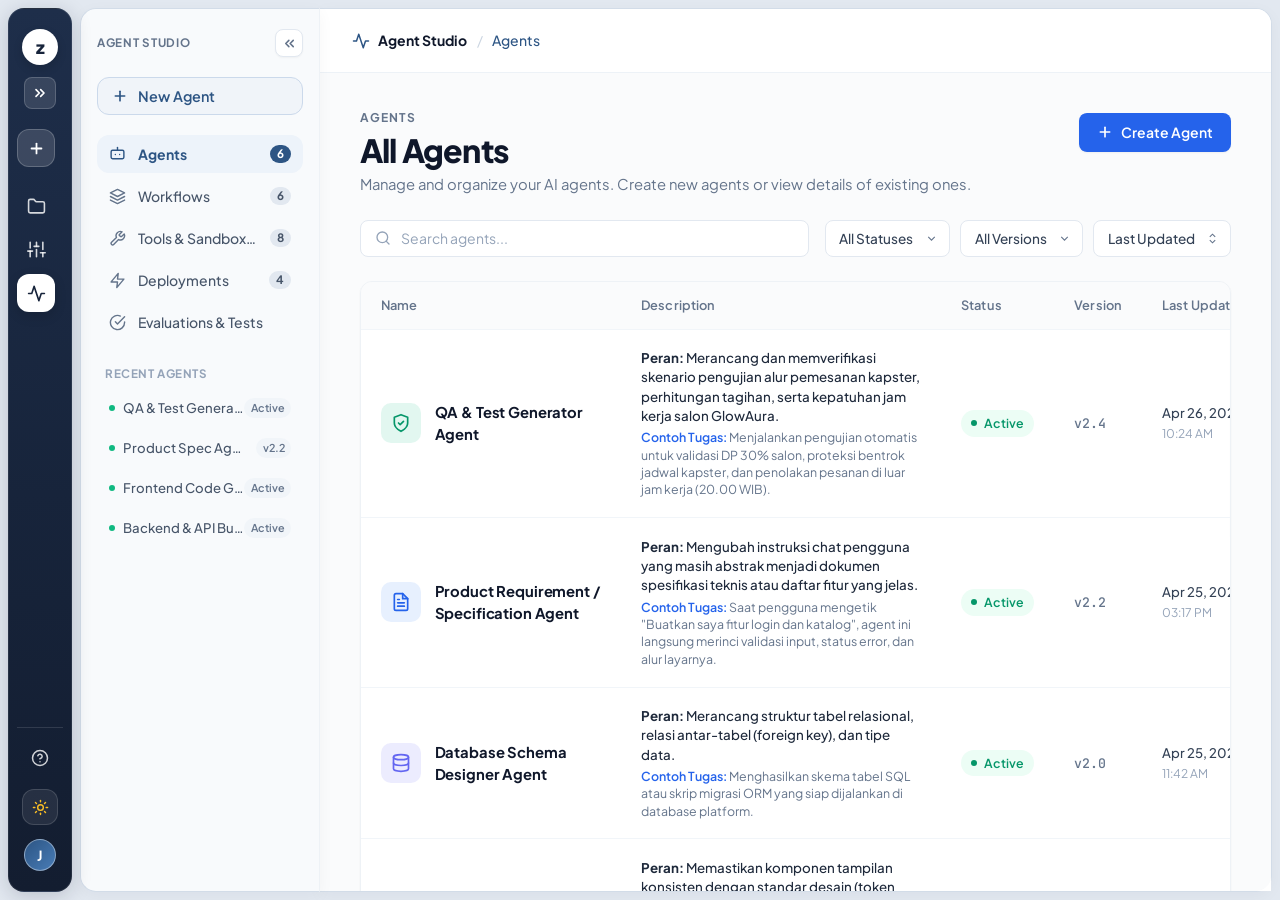
==== commit e2298a77: "oke" ====
--- a/agent-studio.html
+++ b/agent-studio.html
@@ -441,7 +441,8 @@
               </thead>
               <tbody id="agentsTableBody">
                 <!-- Agent Row 1: QA & Test Generator Agent (First in List) -->
-                <tr class="agent-table-row" data-agent="QA & Test Generator Agent" data-status="active" data-version="v2.4">
+                <tr class="agent-table-row" data-agent="QA & Test Generator Agent" data-status="active"
+                  data-version="v2.4">
                   <td class="cell-name">
                     <div class="agent-name-cell">
                       <div class="agent-avatar-badge"
@@ -457,8 +458,12 @@
                   </td>
                   <td class="cell-desc">
                     <div class="agent-table-desc">
-                      <span class="agent-desc-role"><strong>Peran:</strong> Merancang dan memverifikasi skenario pengujian alur pemesanan kapster, perhitungan tagihan, serta kepatuhan jam kerja salon GlowAura.</span>
-                      <span class="agent-desc-example"><strong>Contoh Tugas:</strong> Menjalankan pengujian otomatis untuk validasi DP 30% salon, proteksi bentrok jadwal kapster, dan penolakan pesanan di luar jam kerja (20.00 WIB).</span>
+                      <span class="agent-desc-role"><strong>Peran:</strong> Merancang dan memverifikasi skenario
+                        pengujian alur pemesanan kapster, perhitungan tagihan, serta kepatuhan jam kerja salon
+                        GlowAura.</span>
+                      <span class="agent-desc-example"><strong>Contoh Tugas:</strong> Menjalankan pengujian otomatis
+                        untuk validasi DP 30% salon, proteksi bentrok jadwal kapster, dan penolakan pesanan di luar jam
+                        kerja (20.00 WIB).</span>
                     </div>
                   </td>
                   <td class="cell-status">
@@ -508,8 +513,11 @@
                   </td>
                   <td class="cell-desc">
                     <div class="agent-table-desc">
-                      <span class="agent-desc-role"><strong>Peran:</strong> Mengubah instruksi chat pengguna yang masih abstrak menjadi dokumen spesifikasi teknis atau daftar fitur yang jelas.</span>
-                      <span class="agent-desc-example"><strong>Contoh Tugas:</strong> Saat pengguna mengetik &quot;Buatkan saya fitur login dan katalog&quot;, agent ini langsung merinci validasi input, status error, dan alur layarnya.</span>
+                      <span class="agent-desc-role"><strong>Peran:</strong> Mengubah instruksi chat pengguna yang masih
+                        abstrak menjadi dokumen spesifikasi teknis atau daftar fitur yang jelas.</span>
+                      <span class="agent-desc-example"><strong>Contoh Tugas:</strong> Saat pengguna mengetik
+                        &quot;Buatkan saya fitur login dan katalog&quot;, agent ini langsung merinci validasi input,
+                        status error, dan alur layarnya.</span>
                     </div>
                   </td>
                   <td class="cell-status">
@@ -557,8 +565,10 @@
                   </td>
                   <td class="cell-desc">
                     <div class="agent-table-desc">
-                      <span class="agent-desc-role"><strong>Peran:</strong> Merancang struktur tabel relasional, relasi antar-tabel (foreign key), dan tipe data.</span>
-                      <span class="agent-desc-example"><strong>Contoh Tugas:</strong> Menghasilkan skema tabel SQL atau skrip migrasi ORM yang siap dijalankan di database platform.</span>
+                      <span class="agent-desc-role"><strong>Peran:</strong> Merancang struktur tabel relasional, relasi
+                        antar-tabel (foreign key), dan tipe data.</span>
+                      <span class="agent-desc-example"><strong>Contoh Tugas:</strong> Menghasilkan skema tabel SQL atau
+                        skrip migrasi ORM yang siap dijalankan di database platform.</span>
                     </div>
                   </td>
                   <td class="cell-status">
@@ -607,8 +617,10 @@
                   </td>
                   <td class="cell-desc">
                     <div class="agent-table-desc">
-                      <span class="agent-desc-role"><strong>Peran:</strong> Memastikan komponen tampilan konsisten dengan standar desain (token warna, padding, radius, dan tipografi).</span>
-                      <span class="agent-desc-example"><strong>Contoh Tugas:</strong> Menolak atau memperbaiki kode antarmuka yang menggunakan warna sembarangan di luar palet yang sudah disepakati.</span>
+                      <span class="agent-desc-role"><strong>Peran:</strong> Memastikan komponen tampilan konsisten
+                        dengan standar desain (token warna, padding, radius, dan tipografi).</span>
+                      <span class="agent-desc-example"><strong>Contoh Tugas:</strong> Menolak atau memperbaiki kode
+                        antarmuka yang menggunakan warna sembarangan di luar palet yang sudah disepakati.</span>
                     </div>
                   </td>
                   <td class="cell-status">
@@ -655,8 +667,10 @@
                   </td>
                   <td class="cell-desc">
                     <div class="agent-table-desc">
-                      <span class="agent-desc-role"><strong>Peran:</strong> Menulis kode tampilan antarmuka (misalnya React/TypeScript dan Tailwind) berdasarkan struktur halaman yang diminta.</span>
-                      <span class="agent-desc-example"><strong>Contoh Tugas:</strong> Membuat komponen kartu, form isian, modal checkout, atau tabel data yang responsif.</span>
+                      <span class="agent-desc-role"><strong>Peran:</strong> Menulis kode tampilan antarmuka (misalnya
+                        React/TypeScript dan Tailwind) berdasarkan struktur halaman yang diminta.</span>
+                      <span class="agent-desc-example"><strong>Contoh Tugas:</strong> Membuat komponen kartu, form
+                        isian, modal checkout, atau tabel data yang responsif.</span>
                     </div>
                   </td>
                   <td class="cell-status">
@@ -705,8 +719,10 @@
                   </td>
                   <td class="cell-desc">
                     <div class="agent-table-desc">
-                      <span class="agent-desc-role"><strong>Peran:</strong> Membuat rute endpoint server, logika bisnis, dan validasi data.</span>
-                      <span class="agent-desc-example"><strong>Contoh Tugas:</strong> Menulis handler API untuk operasi CRUD, koneksi database, dan autentikasi sesi pengguna.</span>
+                      <span class="agent-desc-role"><strong>Peran:</strong> Membuat rute endpoint server, logika bisnis,
+                        dan validasi data.</span>
+                      <span class="agent-desc-example"><strong>Contoh Tugas:</strong> Menulis handler API untuk operasi
+                        CRUD, koneksi database, dan autentikasi sesi pengguna.</span>
                     </div>
                   </td>
                   <td class="cell-status">
@@ -754,8 +770,10 @@
                   </td>
                   <td class="cell-desc">
                     <div class="agent-table-desc">
-                      <span class="agent-desc-role"><strong>Peran:</strong> Mengonfigurasi integrasi layanan luar melalui OpenAPI, MCP, atau Webhook.</span>
-                      <span class="agent-desc-example"><strong>Contoh Tugas:</strong> Memasang koneksi ke payment gateway, layanan SMS/WhatsApp, atau email pengingat.</span>
+                      <span class="agent-desc-role"><strong>Peran:</strong> Mengonfigurasi integrasi layanan luar
+                        melalui OpenAPI, MCP, atau Webhook.</span>
+                      <span class="agent-desc-example"><strong>Contoh Tugas:</strong> Memasang koneksi ke payment
+                        gateway, layanan SMS/WhatsApp, atau email pengingat.</span>
                     </div>
                   </td>
                   <td class="cell-status">
@@ -803,8 +821,11 @@
                   </td>
                   <td class="cell-desc">
                     <div class="agent-table-desc">
-                      <span class="agent-desc-role"><strong>Peran:</strong> Memeriksa baris kode yang dihasilkan sebelum disimpan ke file project.</span>
-                      <span class="agent-desc-example"><strong>Contoh Tugas:</strong> Mendeteksi code smell, fungsi yang tidak efisien, penulisan tipe data TypeScript yang salah, atau variabel yang tidak terpakai.</span>
+                      <span class="agent-desc-role"><strong>Peran:</strong> Memeriksa baris kode yang dihasilkan sebelum
+                        disimpan ke file project.</span>
+                      <span class="agent-desc-example"><strong>Contoh Tugas:</strong> Mendeteksi code smell, fungsi yang
+                        tidak efisien, penulisan tipe data TypeScript yang salah, atau variabel yang tidak
+                        terpakai.</span>
                     </div>
                   </td>
                   <td class="cell-status">
@@ -852,8 +873,11 @@
                   </td>
                   <td class="cell-desc">
                     <div class="agent-table-desc">
-                      <span class="agent-desc-role"><strong>Peran:</strong> Memeriksa potensi celah keamanan pada kode dan rute API.</span>
-                      <span class="agent-desc-example"><strong>Contoh Tugas:</strong> Memeriksa apakah ada celah SQL Injection, kebocoran data pribadi (PII), atau rute API penting yang lupa diberi proteksi login (authorization check).</span>
+                      <span class="agent-desc-role"><strong>Peran:</strong> Memeriksa potensi celah keamanan pada kode
+                        dan rute API.</span>
+                      <span class="agent-desc-example"><strong>Contoh Tugas:</strong> Memeriksa apakah ada celah SQL
+                        Injection, kebocoran data pribadi (PII), atau rute API penting yang lupa diberi proteksi login
+                        (authorization check).</span>
                     </div>
                   </td>
                   <td class="cell-status">
@@ -910,14 +934,14 @@
             </div>
 
             <div class="agent-design-topbar-right">
-              <button type="button" class="btn-design-action-ghost" id="btnTopSimulation" title="Open Simulation Suite">
+              <!-- <button type="button" class="btn-design-action-ghost" id="btnTopSimulation" title="Open Simulation Suite">
                 <svg xmlns="http://www.w3.org/2000/svg" width="15" height="15" viewBox="0 0 24 24" fill="none"
                   stroke="currentColor" stroke-width="2" stroke-linecap="round" stroke-linejoin="round">
                   <polygon points="5 3 19 12 5 21 5 3"></polygon>
                 </svg>
                 <span>Simulation</span>
-              </button>
-              <button type="button" class="btn-design-action-ghost" id="btnAgentSettings">
+              </button> -->
+              <!-- <button type="button" class="btn-design-action-ghost" id="btnAgentSettings">
                 <svg xmlns="http://www.w3.org/2000/svg" width="15" height="15" viewBox="0 0 24 24" fill="none"
                   stroke="currentColor" stroke-width="2" stroke-linecap="round" stroke-linejoin="round">
                   <path
@@ -926,9 +950,9 @@
                   <circle cx="12" cy="12" r="3"></circle>
                 </svg>
                 <span>Settings</span>
-              </button>
-
-              <button type="button" class="btn-design-action-ghost" id="btnAgentCompare">
+              </button> -->
+
+              <!-- <button type="button" class="btn-design-action-ghost" id="btnAgentCompare">
                 <svg xmlns="http://www.w3.org/2000/svg" width="15" height="15" viewBox="0 0 24 24" fill="none"
                   stroke="currentColor" stroke-width="2" stroke-linecap="round" stroke-linejoin="round">
                   <path d="M16 3h5v5"></path>
@@ -941,7 +965,7 @@
                   <path d="M3 21l7-7"></path>
                 </svg>
                 <span>Compare</span>
-              </button>
+              </button> -->
 
               <button type="button" class="btn-design-publish" id="btnAgentPublish">
                 <svg xmlns="http://www.w3.org/2000/svg" width="15" height="15" viewBox="0 0 24 24" fill="none"
@@ -954,7 +978,7 @@
           </div>
 
           <!-- Dual-Column Studio Container -->
-                    <!-- ========================================
+          <!-- ========================================
                4-LAYER BUILD WORKSPACE:
                Layer 3: Third Bar (BUILD: Journeys, Knowledge, Tools, Guardrails, Tests)
                Layer 4: Main Workspace (Resource Editor + Ghostwriter Pane + Simulation Rightbar)
@@ -968,9 +992,11 @@
               </div>
               <div class="third-bar-nav-list" id="thirdBarNavList">
                 <!-- Ghostwriter tab is placed ABOVE Journeys -->
-                <button type="button" class="third-bar-item active" data-res-view="ghostwriter" id="thirdBarItemGhostwriter" title="Ghostwriter Specification Chat">
+                <button type="button" class="third-bar-item active" data-res-view="ghostwriter"
+                  id="thirdBarItemGhostwriter" title="Ghostwriter Specification Chat">
                   <span class="third-bar-item-icon">
-                    <svg xmlns="http://www.w3.org/2000/svg" width="16" height="16" viewBox="0 0 24 24" fill="none" stroke="currentColor" stroke-width="2" stroke-linecap="round" stroke-linejoin="round">
+                    <svg xmlns="http://www.w3.org/2000/svg" width="16" height="16" viewBox="0 0 24 24" fill="none"
+                      stroke="currentColor" stroke-width="2" stroke-linecap="round" stroke-linejoin="round">
                       <path d="M21 15a2 2 0 0 1-2 2H7l-4 4V5a2 2 0 0 1 2-2h14a2 2 0 0 1 2 2z"></path>
                       <circle cx="9" cy="10" r="1"></circle>
                       <circle cx="15" cy="10" r="1"></circle>
@@ -979,9 +1005,11 @@
                   <span class="third-bar-item-text">Ghostwriter</span>
                 </button>
 
-                <button type="button" class="third-bar-item" data-res-view="journeys" id="thirdBarItemJourneys" title="Configure Journeys">
+                <button type="button" class="third-bar-item" data-res-view="journeys" id="thirdBarItemJourneys"
+                  title="Configure Journeys">
                   <span class="third-bar-item-icon">
-                    <svg xmlns="http://www.w3.org/2000/svg" width="16" height="16" viewBox="0 0 24 24" fill="none" stroke="currentColor" stroke-width="2" stroke-linecap="round" stroke-linejoin="round">
+                    <svg xmlns="http://www.w3.org/2000/svg" width="16" height="16" viewBox="0 0 24 24" fill="none"
+                      stroke="currentColor" stroke-width="2" stroke-linecap="round" stroke-linejoin="round">
                       <path d="M2 3h6a4 4 0 0 1 4 4v14a3 3 0 0 0-3-3H2z"></path>
                       <path d="M22 3h-6a4 4 0 0 0-4 4v14a3 3 0 0 1 3-3h7z"></path>
                     </svg>
@@ -989,9 +1017,11 @@
                   <span class="third-bar-item-text">Journeys</span>
                 </button>
 
-                <button type="button" class="third-bar-item" data-res-view="knowledge" id="thirdBarItemKnowledge" title="Configure Knowledge">
+                <button type="button" class="third-bar-item" data-res-view="knowledge" id="thirdBarItemKnowledge"
+                  title="Configure Knowledge">
                   <span class="third-bar-item-icon">
-                    <svg xmlns="http://www.w3.org/2000/svg" width="16" height="16" viewBox="0 0 24 24" fill="none" stroke="currentColor" stroke-width="2" stroke-linecap="round" stroke-linejoin="round">
+                    <svg xmlns="http://www.w3.org/2000/svg" width="16" height="16" viewBox="0 0 24 24" fill="none"
+                      stroke="currentColor" stroke-width="2" stroke-linecap="round" stroke-linejoin="round">
                       <path d="M4 19.5A2.5 2.5 0 0 1 6.5 17H20"></path>
                       <path d="M6.5 2H20v20H6.5A2.5 2.5 0 0 1 4 19.5v-15A2.5 2.5 0 0 1 6.5 2z"></path>
                     </svg>
@@ -1000,37 +1030,68 @@
                   <span class="third-bar-badge-count">3</span>
                 </button>
 
-                <button type="button" class="third-bar-item" data-res-view="tools" id="thirdBarItemTools" title="Configure Tools">
+                <button type="button" class="third-bar-item" data-res-view="tools" id="thirdBarItemTools"
+                  title="Configure Tools">
                   <span class="third-bar-item-icon">
-                    <svg xmlns="http://www.w3.org/2000/svg" width="16" height="16" viewBox="0 0 24 24" fill="none" stroke="currentColor" stroke-width="2" stroke-linecap="round" stroke-linejoin="round">
-                      <path d="M14.7 6.3a1 1 0 0 0 0 1.4l1.6 1.6a1 1 0 0 0 1.4 0l3.77-3.77a6 6 0 0 1-7.94 7.94l-6.91 6.91a2.12 2.12 0 0 1-3-3l6.91-6.91a6 6 0 0 1 7.94-7.94l-3.76 3.76z"></path>
+                    <svg xmlns="http://www.w3.org/2000/svg" width="16" height="16" viewBox="0 0 24 24" fill="none"
+                      stroke="currentColor" stroke-width="2" stroke-linecap="round" stroke-linejoin="round">
+                      <path
+                        d="M14.7 6.3a1 1 0 0 0 0 1.4l1.6 1.6a1 1 0 0 0 1.4 0l3.77-3.77a6 6 0 0 1-7.94 7.94l-6.91 6.91a2.12 2.12 0 0 1-3-3l6.91-6.91a6 6 0 0 1 7.94-7.94l-3.76 3.76z">
+                      </path>
                     </svg>
                   </span>
                   <span class="third-bar-item-text">Tools</span>
                   <span class="third-bar-badge-count">4</span>
                 </button>
 
-                <button type="button" class="third-bar-item" data-res-view="guardrails" id="thirdBarItemGuardrails" title="Configure Guardrails">
+                <button type="button" class="third-bar-item" data-res-view="guardrails" id="thirdBarItemGuardrails"
+                  title="Configure Guardrails">
                   <span class="third-bar-item-icon">
-                    <svg xmlns="http://www.w3.org/2000/svg" width="16" height="16" viewBox="0 0 24 24" fill="none" stroke="currentColor" stroke-width="2" stroke-linecap="round" stroke-linejoin="round">
+                    <svg xmlns="http://www.w3.org/2000/svg" width="16" height="16" viewBox="0 0 24 24" fill="none"
+                      stroke="currentColor" stroke-width="2" stroke-linecap="round" stroke-linejoin="round">
                       <path d="M12 22s8-4 8-10V5l-8-3-8 3v7c0 6 8 10 8 10z"></path>
                     </svg>
                   </span>
                   <span class="third-bar-item-text">Guardrails</span>
                 </button>
 
-                <button type="button" class="third-bar-item" data-res-view="testcases" id="thirdBarItemTestCases" title="Configure Test Cases">
+                <button type="button" class="third-bar-item" data-res-view="model" id="thirdBarItemModel"
+                  title="Configure Model & Fallback Order">
                   <span class="third-bar-item-icon">
-                    <svg xmlns="http://www.w3.org/2000/svg" width="16" height="16" viewBox="0 0 24 24" fill="none" stroke="currentColor" stroke-width="2" stroke-linecap="round" stroke-linejoin="round">
-                      <path d="M10 2v7.31"></path>
-                      <path d="M14 9.3V2"></path>
-                      <path d="M8.5 2h7"></path>
-                      <path d="M14 9.3a6.5 6.5 0 1 1-4 0"></path>
-                      <path d="M5.52 16h12.96"></path>
+                    <svg xmlns="http://www.w3.org/2000/svg" width="16" height="16" viewBox="0 0 24 24" fill="none"
+                      stroke="currentColor" stroke-width="2" stroke-linecap="round" stroke-linejoin="round">
+                      <rect x="4" y="4" width="16" height="16" rx="2"></rect>
+                      <rect x="9" y="9" width="6" height="6"></rect>
+                      <path d="M15 2v2"></path>
+                      <path d="M15 20v2"></path>
+                      <path d="M2 15h2"></path>
+                      <path d="M2 9h2"></path>
+                      <path d="M20 15h2"></path>
+                      <path d="M20 9h2"></path>
+                      <path d="M9 2v2"></path>
+                      <path d="M9 20v2"></path>
                     </svg>
                   </span>
-                  <span class="third-bar-item-text">Test Cases</span>
-                  <span class="third-bar-badge-count">100</span>
+                  <span class="third-bar-item-text">Model</span>
+                </button>
+
+                <button type="button" class="third-bar-item" data-res-view="limits" id="thirdBarItemLimits"
+                  title="Configure Runtime Limits & Budget">
+                  <span class="third-bar-item-icon">
+                    <svg xmlns="http://www.w3.org/2000/svg" width="16" height="16" viewBox="0 0 24 24" fill="none"
+                      stroke="currentColor" stroke-width="2" stroke-linecap="round" stroke-linejoin="round">
+                      <line x1="4" y1="21" x2="4" y2="14"></line>
+                      <line x1="4" y1="10" x2="4" y2="3"></line>
+                      <line x1="12" y1="21" x2="12" y2="12"></line>
+                      <line x1="12" y1="8" x2="12" y2="3"></line>
+                      <line x1="20" y1="21" x2="20" y2="16"></line>
+                      <line x1="20" y1="12" x2="20" y2="3"></line>
+                      <line x1="1" y1="14" x2="7" y2="14"></line>
+                      <line x1="9" y1="8" x2="15" y2="8"></line>
+                      <line x1="17" y1="16" x2="23" y2="16"></line>
+                    </svg>
+                  </span>
+                  <span class="third-bar-item-text">Limits</span>
                 </button>
               </div>
             </aside>
@@ -1039,7 +1100,7 @@
             <div class="agent-workspace-flex">
               <main class="agent-resource-viewport" id="agentResourceViewport" aria-label="Agent Content Viewport">
                 <!-- Top subbar matching Screenshot 3 -->
-                <div class="resource-top-bar">
+                <!-- <div class="resource-top-bar">
                   <div class="resource-breadcrumb">
                     <span id="resourceActiveCrumb">Ghostwriter</span>
                     <span>/</span>
@@ -1047,21 +1108,22 @@
                   </div>
                   <div class="resource-top-actions">
                     <button type="button" class="btn-publish-outline" id="btnResPublish">
-                      <svg xmlns="http://www.w3.org/2000/svg" width="13" height="13" viewBox="0 0 24 24" fill="none" stroke="currentColor" stroke-width="2.5">
+                      <svg xmlns="http://www.w3.org/2000/svg" width="13" height="13" viewBox="0 0 24 24" fill="none"
+                        stroke="currentColor" stroke-width="2.5">
                         <path d="M17.5 19H9a7 7 0 1 1 6.71-9h1.79a4.5 4.5 0 1 1 0 9Z"></path>
                       </svg>
                       <span>Publish</span>
                     </button>
                   </div>
-                </div>
+                </div> -->
 
                 <!-- VIEW 1: GHOSTWRITER (MAIN CONTENT PANE - HIERARCHY MATCHES JOURNEYS, TOOLS, KNOWLEDGE) -->
                 <div class="resource-view-pane active" id="resViewGhostwriter">
                   <div class="gw-content-container">
-                    
+
                     <!-- Scrollable Ghostwriter Feed -->
                     <div class="gw-feed-stream" id="gwChatFeed">
-                      
+
                       <!-- Section Divider matching user reference -->
                       <div class="gw-section-divider">
                         <span>BAGIAN 1: CHAT DESAIN AI (SETUP &amp; KONFIGURASI AGENT)</span>
@@ -1074,8 +1136,11 @@
                           Build an agent that monitors customer subscriptions using these transcripts as a reference.
                         </div>
                         <div class="gw-attachment-chip">
-                          <svg xmlns="http://www.w3.org/2000/svg" width="13" height="13" viewBox="0 0 24 24" fill="none" stroke="currentColor" stroke-width="2" stroke-linecap="round" stroke-linejoin="round">
-                            <path d="m21.44 11.05-9.19 9.19a6 6 0 0 1-8.49-8.49l8.57-8.57A4 4 0 1 1 18 8.84l-8.59 8.57a2 2 0 0 1-2.83-2.83l7.88-7.88"></path>
+                          <svg xmlns="http://www.w3.org/2000/svg" width="13" height="13" viewBox="0 0 24 24" fill="none"
+                            stroke="currentColor" stroke-width="2" stroke-linecap="round" stroke-linejoin="round">
+                            <path
+                              d="m21.44 11.05-9.19 9.19a6 6 0 0 1-8.49-8.49l8.57-8.57A4 4 0 1 1 18 8.84l-8.59 8.57a2 2 0 0 1-2.83-2.83l7.88-7.88">
+                            </path>
                           </svg>
                           <span>support_transcripts.zip</span>
                           <button type="button" class="btn-remove-attachment" title="Remove attachment">&times;</button>
@@ -1085,19 +1150,34 @@
                       <!-- 2. SYSTEM MESSAGE (Frame 44: Studio AI Progress Card) -->
                       <div class="gw-msg-system-card">
                         <div class="gw-system-header" style="color: #2563eb;">Studio AI</div>
-                        
+
                         <div class="gw-generation-meta">
                           <span>Using</span>
                           <span class="gw-generation-tag">
-                            <svg xmlns="http://www.w3.org/2000/svg" width="13" height="13" viewBox="0 0 24 24" fill="none" stroke="currentColor" stroke-width="2"><path d="M2 3h6a4 4 0 0 1 4 4v14a3 3 0 0 0-3-3H2z"></path><path d="M22 3h-6a4 4 0 0 0-4 4v14a3 3 0 0 1 3-3h7z"></path></svg>
+                            <svg xmlns="http://www.w3.org/2000/svg" width="13" height="13" viewBox="0 0 24 24"
+                              fill="none" stroke="currentColor" stroke-width="2">
+                              <path d="M2 3h6a4 4 0 0 1 4 4v14a3 3 0 0 0-3-3H2z"></path>
+                              <path d="M22 3h-6a4 4 0 0 0-4 4v14a3 3 0 0 1 3-3h7z"></path>
+                            </svg>
                             Journey generation
                           </span>,
                           <span class="gw-generation-tag">
-                            <svg xmlns="http://www.w3.org/2000/svg" width="13" height="13" viewBox="0 0 24 24" fill="none" stroke="currentColor" stroke-width="2"><path d="M14.7 6.3a1 1 0 0 0 0 1.4l1.6 1.6a1 1 0 0 0 1.4 0l3.77-3.77a6 6 0 0 1-7.94 7.94l-6.91 6.91a2.12 2.12 0 0 1-3-3l6.91-6.91a6 6 0 0 1 7.94-7.94l-3.76 3.76z"></path></svg>
+                            <svg xmlns="http://www.w3.org/2000/svg" width="13" height="13" viewBox="0 0 24 24"
+                              fill="none" stroke="currentColor" stroke-width="2">
+                              <path
+                                d="M14.7 6.3a1 1 0 0 0 0 1.4l1.6 1.6a1 1 0 0 0 1.4 0l3.77-3.77a6 6 0 0 1-7.94 7.94l-6.91 6.91a2.12 2.12 0 0 1-3-3l6.91-6.91a6 6 0 0 1 7.94-7.94l-3.76 3.76z">
+                              </path>
+                            </svg>
                             Tool generation
                           </span>, and
                           <span class="gw-generation-tag">
-                            <svg xmlns="http://www.w3.org/2000/svg" width="13" height="13" viewBox="0 0 24 24" fill="none" stroke="currentColor" stroke-width="2"><rect x="3" y="3" width="7" height="7"></rect><rect x="14" y="3" width="7" height="7"></rect><rect x="14" y="14" width="7" height="7"></rect><rect x="3" y="14" width="7" height="7"></rect></svg>
+                            <svg xmlns="http://www.w3.org/2000/svg" width="13" height="13" viewBox="0 0 24 24"
+                              fill="none" stroke="currentColor" stroke-width="2">
+                              <rect x="3" y="3" width="7" height="7"></rect>
+                              <rect x="14" y="3" width="7" height="7"></rect>
+                              <rect x="14" y="14" width="7" height="7"></rect>
+                              <rect x="3" y="14" width="7" height="7"></rect>
+                            </svg>
                             Integration generation...
                           </span>
                         </div>
@@ -1112,30 +1192,43 @@
 
                           <div class="gw-stepper-item">
                             <div class="gw-step-icon done">
-                              <svg xmlns="http://www.w3.org/2000/svg" width="12" height="12" viewBox="0 0 24 24" fill="none" stroke="currentColor" stroke-width="3"><polyline points="20 6 9 17 4 12"></polyline></svg>
+                              <svg xmlns="http://www.w3.org/2000/svg" width="12" height="12" viewBox="0 0 24 24"
+                                fill="none" stroke="currentColor" stroke-width="3">
+                                <polyline points="20 6 9 17 4 12"></polyline>
+                              </svg>
                             </div>
                             <div class="gw-step-text">
-                              Updating agent · <span class="gw-step-link" onclick="document.getElementById('thirdBarItemJourneys').click()">View changes</span>
+                              Updating agent · <span class="gw-step-link"
+                                onclick="document.getElementById('thirdBarItemJourneys').click()">View changes</span>
                             </div>
                           </div>
 
                           <div class="gw-stepper-item">
                             <div class="gw-step-icon done">
-                              <svg xmlns="http://www.w3.org/2000/svg" width="12" height="12" viewBox="0 0 24 24" fill="none" stroke="currentColor" stroke-width="3"><polyline points="20 6 9 17 4 12"></polyline></svg>
+                              <svg xmlns="http://www.w3.org/2000/svg" width="12" height="12" viewBox="0 0 24 24"
+                                fill="none" stroke="currentColor" stroke-width="3">
+                                <polyline points="20 6 9 17 4 12"></polyline>
+                              </svg>
                             </div>
                             <div class="gw-step-text">Researching</div>
                           </div>
 
                           <div class="gw-stepper-item">
                             <div class="gw-step-icon done">
-                              <svg xmlns="http://www.w3.org/2000/svg" width="12" height="12" viewBox="0 0 24 24" fill="none" stroke="currentColor" stroke-width="3"><polyline points="20 6 9 17 4 12"></polyline></svg>
+                              <svg xmlns="http://www.w3.org/2000/svg" width="12" height="12" viewBox="0 0 24 24"
+                                fill="none" stroke="currentColor" stroke-width="3">
+                                <polyline points="20 6 9 17 4 12"></polyline>
+                              </svg>
                             </div>
                             <div class="gw-step-text">Creating tests</div>
                           </div>
 
                           <div class="gw-stepper-item">
                             <div class="gw-step-icon done">
-                              <svg xmlns="http://www.w3.org/2000/svg" width="12" height="12" viewBox="0 0 24 24" fill="none" stroke="currentColor" stroke-width="3"><polyline points="20 6 9 17 4 12"></polyline></svg>
+                              <svg xmlns="http://www.w3.org/2000/svg" width="12" height="12" viewBox="0 0 24 24"
+                                fill="none" stroke="currentColor" stroke-width="3">
+                                <polyline points="20 6 9 17 4 12"></polyline>
+                              </svg>
                             </div>
                             <div class="gw-step-text">Running tests</div>
                           </div>
@@ -1150,7 +1243,8 @@
                       <!-- 4. SYSTEM MESSAGE 2 (GHOSTWRITER 3-Impact Card) -->
                       <div class="gw-msg-system-card">
                         <div class="gw-system-header">
-                          <svg xmlns="http://www.w3.org/2000/svg" width="15" height="15" viewBox="0 0 24 24" fill="none" stroke="currentColor" stroke-width="2.5" stroke-linecap="round" stroke-linejoin="round">
+                          <svg xmlns="http://www.w3.org/2000/svg" width="15" height="15" viewBox="0 0 24 24" fill="none"
+                            stroke="currentColor" stroke-width="2.5" stroke-linecap="round" stroke-linejoin="round">
                             <path d="M21 15a2 2 0 0 1-2 2H7l-4 4V5a2 2 0 0 1 2-2h14a2 2 0 0 1 2 2z"></path>
                           </svg>
                           <span>GHOSTWRITER</span>
@@ -1178,12 +1272,18 @@
 
                         <div class="gw-actions-row">
                           <button type="button" class="btn-gw-apply-draft" id="btnApplyValidationChanges">
-                            <svg xmlns="http://www.w3.org/2000/svg" width="13" height="13" viewBox="0 0 24 24" fill="none" stroke="currentColor" stroke-width="2.5"><polyline points="20 6 9 17 4 12"></polyline></svg>
+                            <svg xmlns="http://www.w3.org/2000/svg" width="13" height="13" viewBox="0 0 24 24"
+                              fill="none" stroke="currentColor" stroke-width="2.5">
+                              <polyline points="20 6 9 17 4 12"></polyline>
+                            </svg>
                             <span>Apply Changes</span>
                           </button>
                           <button type="button" class="btn-gw-review-diff" id="btnReviewChanges">Review Changes</button>
                           <button type="button" class="btn-gw-inline-sim" id="btnSimFromChat">
-                            <svg xmlns="http://www.w3.org/2000/svg" width="12" height="12" viewBox="0 0 24 24" fill="none" stroke="currentColor" stroke-width="2"><polygon points="5 3 19 12 5 21 5 3"></polygon></svg>
+                            <svg xmlns="http://www.w3.org/2000/svg" width="12" height="12" viewBox="0 0 24 24"
+                              fill="none" stroke="currentColor" stroke-width="2">
+                              <polygon points="5 3 19 12 5 21 5 3"></polygon>
+                            </svg>
                             <span>Simulation</span>
                           </button>
                         </div>
@@ -1192,19 +1292,22 @@
                       <!-- 5. SYSTEM MESSAGE 3 (GHOSTWRITER Architectural Review) -->
                       <div class="gw-msg-system-card">
                         <div class="gw-system-header">
-                          <svg xmlns="http://www.w3.org/2000/svg" width="15" height="15" viewBox="0 0 24 24" fill="none" stroke="currentColor" stroke-width="2.5" stroke-linecap="round" stroke-linejoin="round">
+                          <svg xmlns="http://www.w3.org/2000/svg" width="15" height="15" viewBox="0 0 24 24" fill="none"
+                            stroke="currentColor" stroke-width="2.5" stroke-linecap="round" stroke-linejoin="round">
                             <path d="M21 15a2 2 0 0 1-2 2H7l-4 4V5a2 2 0 0 1 2-2h14a2 2 0 0 1 2 2z"></path>
                           </svg>
                           <span>GHOSTWRITER</span>
                         </div>
                         <div class="gw-system-subtag">
-                          <svg xmlns="http://www.w3.org/2000/svg" width="13" height="13" viewBox="0 0 24 24" fill="none" stroke="currentColor" stroke-width="2.5" stroke-linecap="round" stroke-linejoin="round">
+                          <svg xmlns="http://www.w3.org/2000/svg" width="13" height="13" viewBox="0 0 24 24" fill="none"
+                            stroke="currentColor" stroke-width="2.5" stroke-linecap="round" stroke-linejoin="round">
                             <path d="M21 15a2 2 0 0 1-2 2H7l-4 4V5a2 2 0 0 1 2-2h14a2 2 0 0 1 2 2z"></path>
                           </svg>
                           <span>GHOSTWRITER REVIEW</span>
                         </div>
 
-                        <h4 style="font-size: 0.95rem; font-weight: 700; color: #0f172a; margin: 0 0 0.85rem 0;">Architectural Review for Student Learning Advisor:</h4>
+                        <h4 style="font-size: 0.95rem; font-weight: 700; color: #0f172a; margin: 0 0 0.85rem 0;">
+                          Architectural Review for Student Learning Advisor:</h4>
 
                         <div class="gw-impacts-card">
                           <div class="gw-impact-item">
@@ -1223,7 +1326,10 @@
 
                         <div class="gw-actions-row">
                           <button type="button" class="btn-gw-apply-draft" id="btnRunSimFromReview">
-                            <svg xmlns="http://www.w3.org/2000/svg" width="13" height="13" viewBox="0 0 24 24" fill="none" stroke="currentColor" stroke-width="2"><polygon points="5 3 19 12 5 21 5 3"></polygon></svg>
+                            <svg xmlns="http://www.w3.org/2000/svg" width="13" height="13" viewBox="0 0 24 24"
+                              fill="none" stroke="currentColor" stroke-width="2">
+                              <polygon points="5 3 19 12 5 21 5 3"></polygon>
+                            </svg>
                             <span>Jalankan Simulation Suite</span>
                           </button>
                         </div>
@@ -1236,7 +1342,8 @@
                       <!-- Quick Suggestions (no emojis) -->
                       <div class="gw-quick-suggestions">
                         <button type="button" class="gw-suggestion-chip">Tambahkan langkah validasi data.</button>
-                        <button type="button" class="gw-suggestion-chip">Tambahkan knowledge tentang hidrokarbon.</button>
+                        <button type="button" class="gw-suggestion-chip">Tambahkan knowledge tentang
+                          hidrokarbon.</button>
                         <button type="button" class="gw-suggestion-chip">Tambahkan tool untuk mencari materi.</button>
                         <button type="button" class="gw-suggestion-chip">Menurutmu perubahan ini sudah benar?</button>
                         <button type="button" class="gw-suggestion-chip">Jalankan simulation 100 test cases.</button>
@@ -1244,27 +1351,42 @@
 
                       <!-- Composer Card Box matching user reference image -->
                       <div class="gw-composer-card">
-                        <textarea class="gw-composer-textarea" id="gwComposerTextarea" rows="2" placeholder="Describe what QA TEST GENERATOR AGENT should do — Claude 3.5 Sonnet writes the definition..."></textarea>
-                        
+                        <textarea class="gw-composer-textarea" id="gwComposerTextarea" rows="2"
+                          placeholder="Describe what QA TEST GENERATOR AGENT should do — Claude 3.5 Sonnet writes the definition..."></textarea>
+
                         <div class="gw-composer-bottom-row">
                           <div class="gw-composer-tools-left">
-                            <button type="button" class="btn-composer-attach" id="btnComposerAttach" title="Attach file or transcript">
-                              <svg xmlns="http://www.w3.org/2000/svg" width="16" height="16" viewBox="0 0 24 24" fill="none" stroke="currentColor" stroke-width="2" stroke-linecap="round" stroke-linejoin="round">
-                                <path d="m21.44 11.05-9.19 9.19a6 6 0 0 1-8.49-8.49l8.57-8.57A4 4 0 1 1 18 8.84l-8.59 8.57a2 2 0 0 1-2.83-2.83l7.88-7.88"></path>
+                            <button type="button" class="btn-composer-attach" id="btnComposerAttach"
+                              title="Attach file or transcript">
+                              <svg xmlns="http://www.w3.org/2000/svg" width="16" height="16" viewBox="0 0 24 24"
+                                fill="none" stroke="currentColor" stroke-width="2" stroke-linecap="round"
+                                stroke-linejoin="round">
+                                <path
+                                  d="m21.44 11.05-9.19 9.19a6 6 0 0 1-8.49-8.49l8.57-8.57A4 4 0 1 1 18 8.84l-8.59 8.57a2 2 0 0 1-2.83-2.83l7.88-7.88">
+                                </path>
                               </svg>
                             </button>
 
                             <div class="gw-model-selector-pill" id="gwModelSelector" title="Active Model">
-                              <svg xmlns="http://www.w3.org/2000/svg" width="14" height="14" viewBox="0 0 24 24" fill="none" stroke="currentColor" stroke-width="2" stroke-linecap="round" stroke-linejoin="round" style="color: #8b5cf6;">
-                                <path d="m12 3-1.912 5.813a2 2 0 0 1-1.275 1.275L3 12l5.813 1.912a2 2 0 0 1 1.275 1.275L12 21l1.912-5.813a2 2 0 0 1 1.275-1.275L21 12l-5.813-1.912a2 2 0 0 1-1.275-1.275L12 3Z"></path>
+                              <svg xmlns="http://www.w3.org/2000/svg" width="14" height="14" viewBox="0 0 24 24"
+                                fill="none" stroke="currentColor" stroke-width="2" stroke-linecap="round"
+                                stroke-linejoin="round" style="color: #8b5cf6;">
+                                <path
+                                  d="m12 3-1.912 5.813a2 2 0 0 1-1.275 1.275L3 12l5.813 1.912a2 2 0 0 1 1.275 1.275L12 21l1.912-5.813a2 2 0 0 1 1.275-1.275L21 12l-5.813-1.912a2 2 0 0 1-1.275-1.275L12 3Z">
+                                </path>
                               </svg>
                               <span>Claude 3.5 Sonnet</span>
-                              <svg xmlns="http://www.w3.org/2000/svg" width="12" height="12" viewBox="0 0 24 24" fill="none" stroke="currentColor" stroke-width="2.5"><polyline points="6 9 12 15 18 9"></polyline></svg>
+                              <svg xmlns="http://www.w3.org/2000/svg" width="12" height="12" viewBox="0 0 24 24"
+                                fill="none" stroke="currentColor" stroke-width="2.5">
+                                <polyline points="6 9 12 15 18 9"></polyline>
+                              </svg>
                             </div>
                           </div>
 
                           <button type="button" class="btn-composer-send" id="btnComposerSend" title="Send instruction">
-                            <svg xmlns="http://www.w3.org/2000/svg" width="16" height="16" viewBox="0 0 24 24" fill="none" stroke="currentColor" stroke-width="2.5" stroke-linecap="round" stroke-linejoin="round">
+                            <svg xmlns="http://www.w3.org/2000/svg" width="16" height="16" viewBox="0 0 24 24"
+                              fill="none" stroke="currentColor" stroke-width="2.5" stroke-linecap="round"
+                              stroke-linejoin="round">
                               <line x1="12" y1="19" x2="12" y2="5"></line>
                               <polyline points="5 12 12 5 19 12"></polyline>
                             </svg>
@@ -1280,15 +1402,17 @@
                 <div class="resource-view-pane" id="resViewJourneys">
                   <div class="journey-header-card">
                     <h2 class="journey-main-title" id="journeyTitle">Student Learning Recommendation</h2>
-                    
+
                     <div class="journey-field-group">
                       <span class="journey-field-label">Description</span>
-                      <p class="journey-field-text">The agent analyzes student competencies, validates prerequisite test data, and recommends targeted study materials.</p>
+                      <p class="journey-field-text">The agent analyzes student competencies, validates prerequisite test
+                        data, and recommends targeted study materials.</p>
                     </div>
 
                     <div class="journey-field-group">
                       <span class="journey-field-label">Criteria</span>
-                      <p class="journey-field-text">Help the student identify skill gaps and provide personalized study modules with verified prerequisites.</p>
+                      <p class="journey-field-text">Help the student identify skill gaps and provide personalized study
+                        modules with verified prerequisites.</p>
                     </div>
 
                     <!-- GUIDANCE SECTION (matching Screenshot 3 with clean SVG inline pills) -->
@@ -1299,22 +1423,44 @@
                           Greet the student empathetically and ask about the topic or subject they want to master.
                         </li>
                         <li class="journey-guidance-item">
-                          Authenticate the user with <span class="pill-tag-inline"><svg xmlns="http://www.w3.org/2000/svg" width="12" height="12" viewBox="0 0 24 24" fill="none" stroke="currentColor" stroke-width="2"><path d="M2 3h6a4 4 0 0 1 4 4v14a3 3 0 0 0-3-3H2z"></path><path d="M22 3h-6a4 4 0 0 0-4 4v14a3 3 0 0 1 3-3h7z"></path></svg> UserAuthentication</span>.
+                          Authenticate the user with <span class="pill-tag-inline"><svg
+                              xmlns="http://www.w3.org/2000/svg" width="12" height="12" viewBox="0 0 24 24" fill="none"
+                              stroke="currentColor" stroke-width="2">
+                              <path d="M2 3h6a4 4 0 0 1 4 4v14a3 3 0 0 0-3-3H2z"></path>
+                              <path d="M22 3h-6a4 4 0 0 0-4 4v14a3 3 0 0 1 3-3h7z"></path>
+                            </svg> UserAuthentication</span>.
                         </li>
                         <li class="journey-guidance-item">
-                          Retrieve profile and past test history using <span class="pill-tag-inline tool"><svg xmlns="http://www.w3.org/2000/svg" width="12" height="12" viewBox="0 0 24 24" fill="none" stroke="currentColor" stroke-width="2"><path d="M14.7 6.3a1 1 0 0 0 0 1.4l1.6 1.6a1 1 0 0 0 1.4 0l3.77-3.77a6 6 0 0 1-7.94 7.94l-6.91 6.91a2.12 2.12 0 0 1-3-3l6.91-6.91a6 6 0 0 1 7.94-7.94l-3.76 3.76z"></path></svg> GetStudentProfile</span>.
+                          Retrieve profile and past test history using <span class="pill-tag-inline tool"><svg
+                              xmlns="http://www.w3.org/2000/svg" width="12" height="12" viewBox="0 0 24 24" fill="none"
+                              stroke="currentColor" stroke-width="2">
+                              <path
+                                d="M14.7 6.3a1 1 0 0 0 0 1.4l1.6 1.6a1 1 0 0 0 1.4 0l3.77-3.77a6 6 0 0 1-7.94 7.94l-6.91 6.91a2.12 2.12 0 0 1-3-3l6.91-6.91a6 6 0 0 1 7.94-7.94l-3.76 3.76z">
+                              </path>
+                            </svg> GetStudentProfile</span>.
                         </li>
                         <li class="journey-guidance-item">
-                          Validate student prerequisite data with <span class="pill-tag-inline guardrail"><svg xmlns="http://www.w3.org/2000/svg" width="12" height="12" viewBox="0 0 24 24" fill="none" stroke="currentColor" stroke-width="2"><path d="M12 22s8-4 8-10V5l-8-3-8 3v7c0 6 8 10 8 10z"></path></svg> ValidateData</span>.
+                          Validate student prerequisite data with <span class="pill-tag-inline guardrail"><svg
+                              xmlns="http://www.w3.org/2000/svg" width="12" height="12" viewBox="0 0 24 24" fill="none"
+                              stroke="currentColor" stroke-width="2">
+                              <path d="M12 22s8-4 8-10V5l-8-3-8 3v7c0 6 8 10 8 10z"></path>
+                            </svg> ValidateData</span>.
                         </li>
                         <li class="journey-guidance-item">
                           Analyze competency score and diagnose specific concept misunderstandings.
                         </li>
                         <li class="journey-guidance-item">
-                          Find tailored learning materials using <span class="pill-tag-inline tool"><svg xmlns="http://www.w3.org/2000/svg" width="12" height="12" viewBox="0 0 24 24" fill="none" stroke="currentColor" stroke-width="2"><path d="M14.7 6.3a1 1 0 0 0 0 1.4l1.6 1.6a1 1 0 0 0 1.4 0l3.77-3.77a6 6 0 0 1-7.94 7.94l-6.91 6.91a2.12 2.12 0 0 1-3-3l6.91-6.91a6 6 0 0 1 7.94-7.94l-3.76 3.76z"></path></svg> SearchLearningMaterials</span>.
+                          Find tailored learning materials using <span class="pill-tag-inline tool"><svg
+                              xmlns="http://www.w3.org/2000/svg" width="12" height="12" viewBox="0 0 24 24" fill="none"
+                              stroke="currentColor" stroke-width="2">
+                              <path
+                                d="M14.7 6.3a1 1 0 0 0 0 1.4l1.6 1.6a1 1 0 0 0 1.4 0l3.77-3.77a6 6 0 0 1-7.94 7.94l-6.91 6.91a2.12 2.12 0 0 1-3-3l6.91-6.91a6 6 0 0 1 7.94-7.94l-3.76 3.76z">
+                              </path>
+                            </svg> SearchLearningMaterials</span>.
                         </li>
                         <li class="journey-guidance-item">
-                          Confirm with student that the recommended pace suits their timeline and schedule practice quiz.
+                          Confirm with student that the recommended pace suits their timeline and schedule practice
+                          quiz.
                         </li>
                       </ol>
                     </div>
@@ -1324,13 +1470,21 @@
                 <!-- VIEW 3: KNOWLEDGE (User Prompt Section 8) -->
                 <div class="resource-view-pane" id="resViewKnowledge">
                   <div class="journey-header-card">
-                    <div style="display: flex; justify-content: space-between; align-items: flex-start; margin-bottom: 1.5rem;">
+                    <div
+                      style="display: flex; justify-content: space-between; align-items: flex-start; margin-bottom: 1.5rem;">
                       <div>
                         <h2 class="journey-main-title" style="margin-bottom: 0.35rem;">Learning Materials</h2>
-                        <p class="journey-field-text" style="color: #64748b;">Domain curriculums, syllabi, and reference documents vectorized for this agent.</p>
-                      </div>
-                      <button type="button" class="btn-create-agent-blue" style="padding: 0.5rem 1rem; font-size: 0.825rem;" onclick="alert('Buka dialog unggah dokumen PDF / URL kurikulum baru')">
-                        <svg xmlns="http://www.w3.org/2000/svg" width="14" height="14" viewBox="0 0 24 24" fill="none" stroke="currentColor" stroke-width="2.5"><line x1="12" y1="5" x2="12" y2="19"></line><line x1="5" y1="12" x2="19" y2="12"></line></svg>
+                        <p class="journey-field-text" style="color: #64748b;">Domain curriculums, syllabi, and reference
+                          documents vectorized for this agent.</p>
+                      </div>
+                      <button type="button" class="btn-create-agent-blue"
+                        style="padding: 0.5rem 1rem; font-size: 0.825rem;"
+                        onclick="alert('Buka dialog unggah dokumen PDF / URL kurikulum baru')">
+                        <svg xmlns="http://www.w3.org/2000/svg" width="14" height="14" viewBox="0 0 24 24" fill="none"
+                          stroke="currentColor" stroke-width="2.5">
+                          <line x1="12" y1="5" x2="12" y2="19"></line>
+                          <line x1="5" y1="12" x2="19" y2="12"></line>
+                        </svg>
                         <span>+ Add Knowledge</span>
                       </button>
                     </div>
@@ -1340,13 +1494,23 @@
                       <div class="resource-card-item">
                         <div class="resource-card-left">
                           <div class="resource-card-icon pdf">
-                            <svg xmlns="http://www.w3.org/2000/svg" width="20" height="20" viewBox="0 0 24 24" fill="none" stroke="currentColor" stroke-width="2"><path d="M14 2H6a2 2 0 0 0-2 2v16a2 2 0 0 0 2 2h12a2 2 0 0 0 2-2V8z"></path><polyline points="14 2 14 8 20 8"></polyline><line x1="16" y1="13" x2="8" y2="13"></line><line x1="16" y1="17" x2="8" y2="17"></line><polyline points="10 9 9 9 8 9"></polyline></svg>
+                            <svg xmlns="http://www.w3.org/2000/svg" width="20" height="20" viewBox="0 0 24 24"
+                              fill="none" stroke="currentColor" stroke-width="2">
+                              <path d="M14 2H6a2 2 0 0 0-2 2v16a2 2 0 0 0 2 2h12a2 2 0 0 0 2-2V8z"></path>
+                              <polyline points="14 2 14 8 20 8"></polyline>
+                              <line x1="16" y1="13" x2="8" y2="13"></line>
+                              <line x1="16" y1="17" x2="8" y2="17"></line>
+                              <polyline points="10 9 9 9 8 9"></polyline>
+                            </svg>
                           </div>
                           <div>
                             <h4 class="resource-card-title">Chemistry Curriculum.pdf</h4>
                             <div class="resource-card-meta">
                               <span class="badge-indexed">
-                                <svg xmlns="http://www.w3.org/2000/svg" width="11" height="11" viewBox="0 0 24 24" fill="none" stroke="currentColor" stroke-width="3"><polyline points="20 6 9 17 4 12"></polyline></svg>
+                                <svg xmlns="http://www.w3.org/2000/svg" width="11" height="11" viewBox="0 0 24 24"
+                                  fill="none" stroke="currentColor" stroke-width="3">
+                                  <polyline points="20 6 9 17 4 12"></polyline>
+                                </svg>
                                 <span>Indexed</span>
                               </span>
                               <span>2.4 MB</span>
@@ -1355,20 +1519,31 @@
                             </div>
                           </div>
                         </div>
-                        <button type="button" class="btn-publish-outline" style="font-size: 0.78rem; padding: 4px 10px;">Inspect Chunks</button>
+                        <button type="button" class="btn-publish-outline"
+                          style="font-size: 0.78rem; padding: 4px 10px;">Inspect Chunks</button>
                       </div>
 
                       <!-- Competency Guide.pdf -->
                       <div class="resource-card-item">
                         <div class="resource-card-left">
                           <div class="resource-card-icon pdf">
-                            <svg xmlns="http://www.w3.org/2000/svg" width="20" height="20" viewBox="0 0 24 24" fill="none" stroke="currentColor" stroke-width="2"><path d="M14 2H6a2 2 0 0 0-2 2v16a2 2 0 0 0 2 2h12a2 2 0 0 0 2-2V8z"></path><polyline points="14 2 14 8 20 8"></polyline><line x1="16" y1="13" x2="8" y2="13"></line><line x1="16" y1="17" x2="8" y2="17"></line><polyline points="10 9 9 9 8 9"></polyline></svg>
+                            <svg xmlns="http://www.w3.org/2000/svg" width="20" height="20" viewBox="0 0 24 24"
+                              fill="none" stroke="currentColor" stroke-width="2">
+                              <path d="M14 2H6a2 2 0 0 0-2 2v16a2 2 0 0 0 2 2h12a2 2 0 0 0 2-2V8z"></path>
+                              <polyline points="14 2 14 8 20 8"></polyline>
+                              <line x1="16" y1="13" x2="8" y2="13"></line>
+                              <line x1="16" y1="17" x2="8" y2="17"></line>
+                              <polyline points="10 9 9 9 8 9"></polyline>
+                            </svg>
                           </div>
                           <div>
                             <h4 class="resource-card-title">Competency Guide.pdf</h4>
                             <div class="resource-card-meta">
                               <span class="badge-indexed">
-                                <svg xmlns="http://www.w3.org/2000/svg" width="11" height="11" viewBox="0 0 24 24" fill="none" stroke="currentColor" stroke-width="3"><polyline points="20 6 9 17 4 12"></polyline></svg>
+                                <svg xmlns="http://www.w3.org/2000/svg" width="11" height="11" viewBox="0 0 24 24"
+                                  fill="none" stroke="currentColor" stroke-width="3">
+                                  <polyline points="20 6 9 17 4 12"></polyline>
+                                </svg>
                                 <span>Indexed</span>
                               </span>
                               <span>1.1 MB</span>
@@ -1377,20 +1552,31 @@
                             </div>
                           </div>
                         </div>
-                        <button type="button" class="btn-publish-outline" style="font-size: 0.78rem; padding: 4px 10px;">Inspect Chunks</button>
+                        <button type="button" class="btn-publish-outline"
+                          style="font-size: 0.78rem; padding: 4px 10px;">Inspect Chunks</button>
                       </div>
 
                       <!-- Hydrocarbon Study Module.pdf -->
                       <div class="resource-card-item">
                         <div class="resource-card-left">
                           <div class="resource-card-icon pdf">
-                            <svg xmlns="http://www.w3.org/2000/svg" width="20" height="20" viewBox="0 0 24 24" fill="none" stroke="currentColor" stroke-width="2"><path d="M14 2H6a2 2 0 0 0-2 2v16a2 2 0 0 0 2 2h12a2 2 0 0 0 2-2V8z"></path><polyline points="14 2 14 8 20 8"></polyline><line x1="16" y1="13" x2="8" y2="13"></line><line x1="16" y1="17" x2="8" y2="17"></line><polyline points="10 9 9 9 8 9"></polyline></svg>
+                            <svg xmlns="http://www.w3.org/2000/svg" width="20" height="20" viewBox="0 0 24 24"
+                              fill="none" stroke="currentColor" stroke-width="2">
+                              <path d="M14 2H6a2 2 0 0 0-2 2v16a2 2 0 0 0 2 2h12a2 2 0 0 0 2-2V8z"></path>
+                              <polyline points="14 2 14 8 20 8"></polyline>
+                              <line x1="16" y1="13" x2="8" y2="13"></line>
+                              <line x1="16" y1="17" x2="8" y2="17"></line>
+                              <polyline points="10 9 9 9 8 9"></polyline>
+                            </svg>
                           </div>
                           <div>
                             <h4 class="resource-card-title">Hydrocarbon Study Module.pdf</h4>
                             <div class="resource-card-meta">
                               <span class="badge-indexed">
-                                <svg xmlns="http://www.w3.org/2000/svg" width="11" height="11" viewBox="0 0 24 24" fill="none" stroke="currentColor" stroke-width="3"><polyline points="20 6 9 17 4 12"></polyline></svg>
+                                <svg xmlns="http://www.w3.org/2000/svg" width="11" height="11" viewBox="0 0 24 24"
+                                  fill="none" stroke="currentColor" stroke-width="3">
+                                  <polyline points="20 6 9 17 4 12"></polyline>
+                                </svg>
                                 <span>Indexed</span>
                               </span>
                               <span>3.8 MB</span>
@@ -1399,7 +1585,8 @@
                             </div>
                           </div>
                         </div>
-                        <button type="button" class="btn-publish-outline" style="font-size: 0.78rem; padding: 4px 10px;">Inspect Chunks</button>
+                        <button type="button" class="btn-publish-outline"
+                          style="font-size: 0.78rem; padding: 4px 10px;">Inspect Chunks</button>
                       </div>
                     </div>
                   </div>
@@ -1408,13 +1595,21 @@
                 <!-- VIEW 4: TOOLS (User Prompt Section 9) -->
                 <div class="resource-view-pane" id="resViewTools">
                   <div class="journey-header-card">
-                    <div style="display: flex; justify-content: space-between; align-items: flex-start; margin-bottom: 1.5rem;">
+                    <div
+                      style="display: flex; justify-content: space-between; align-items: flex-start; margin-bottom: 1.5rem;">
                       <div>
                         <h2 class="journey-main-title" style="margin-bottom: 0.35rem;">Agent Tools &amp; Connectors</h2>
-                        <p class="journey-field-text" style="color: #64748b;">Executable function calling APIs and database connectors bound to this agent.</p>
-                      </div>
-                      <button type="button" class="btn-create-agent-blue" style="padding: 0.5rem 1rem; font-size: 0.825rem;" onclick="alert('Buka wizard pembuatan definisi Tool baru')">
-                        <svg xmlns="http://www.w3.org/2000/svg" width="14" height="14" viewBox="0 0 24 24" fill="none" stroke="currentColor" stroke-width="2.5"><line x1="12" y1="5" x2="12" y2="19"></line><line x1="5" y1="12" x2="19" y2="12"></line></svg>
+                        <p class="journey-field-text" style="color: #64748b;">Executable function calling APIs and
+                          database connectors bound to this agent.</p>
+                      </div>
+                      <button type="button" class="btn-create-agent-blue"
+                        style="padding: 0.5rem 1rem; font-size: 0.825rem;"
+                        onclick="alert('Buka wizard pembuatan definisi Tool baru')">
+                        <svg xmlns="http://www.w3.org/2000/svg" width="14" height="14" viewBox="0 0 24 24" fill="none"
+                          stroke="currentColor" stroke-width="2.5">
+                          <line x1="12" y1="5" x2="12" y2="19"></line>
+                          <line x1="5" y1="12" x2="19" y2="12"></line>
+                        </svg>
                         <span>+ Add Tool</span>
                       </button>
                     </div>
@@ -1423,13 +1618,21 @@
                       <div class="resource-card-item">
                         <div class="resource-card-left">
                           <div class="resource-card-icon tool">
-                            <svg xmlns="http://www.w3.org/2000/svg" width="20" height="20" viewBox="0 0 24 24" fill="none" stroke="currentColor" stroke-width="2"><path d="M14.7 6.3a1 1 0 0 0 0 1.4l1.6 1.6a1 1 0 0 0 1.4 0l3.77-3.77a6 6 0 0 1-7.94 7.94l-6.91 6.91a2.12 2.12 0 0 1-3-3l6.91-6.91a6 6 0 0 1 7.94-7.94l-3.76 3.76z"></path></svg>
+                            <svg xmlns="http://www.w3.org/2000/svg" width="20" height="20" viewBox="0 0 24 24"
+                              fill="none" stroke="currentColor" stroke-width="2">
+                              <path
+                                d="M14.7 6.3a1 1 0 0 0 0 1.4l1.6 1.6a1 1 0 0 0 1.4 0l3.77-3.77a6 6 0 0 1-7.94 7.94l-6.91 6.91a2.12 2.12 0 0 1-3-3l6.91-6.91a6 6 0 0 1 7.94-7.94l-3.76 3.76z">
+                              </path>
+                            </svg>
                           </div>
                           <div>
                             <h4 class="resource-card-title">Get Student Profile</h4>
                             <div class="resource-card-meta">
                               <span class="badge-connected">
-                                <svg xmlns="http://www.w3.org/2000/svg" width="11" height="11" viewBox="0 0 24 24" fill="none" stroke="currentColor" stroke-width="3"><polyline points="20 6 9 17 4 12"></polyline></svg>
+                                <svg xmlns="http://www.w3.org/2000/svg" width="11" height="11" viewBox="0 0 24 24"
+                                  fill="none" stroke="currentColor" stroke-width="3">
+                                  <polyline points="20 6 9 17 4 12"></polyline>
+                                </svg>
                                 <span>Connected</span>
                               </span>
                               <span>REST API</span>
@@ -1437,19 +1640,28 @@
                             </div>
                           </div>
                         </div>
-                        <button type="button" class="btn-publish-outline" style="font-size: 0.78rem; padding: 4px 10px;">Test Tool</button>
+                        <button type="button" class="btn-publish-outline"
+                          style="font-size: 0.78rem; padding: 4px 10px;">Test Tool</button>
                       </div>
 
                       <div class="resource-card-item">
                         <div class="resource-card-left">
                           <div class="resource-card-icon tool">
-                            <svg xmlns="http://www.w3.org/2000/svg" width="20" height="20" viewBox="0 0 24 24" fill="none" stroke="currentColor" stroke-width="2"><ellipse cx="12" cy="5" rx="9" ry="3"></ellipse><path d="M21 12c0 1.66-4 3-9 3s-9-1.34-9-3"></path><path d="M3 5v14c0 1.66 4 3 9 3s9-1.34 9-3V5"></path></svg>
+                            <svg xmlns="http://www.w3.org/2000/svg" width="20" height="20" viewBox="0 0 24 24"
+                              fill="none" stroke="currentColor" stroke-width="2">
+                              <ellipse cx="12" cy="5" rx="9" ry="3"></ellipse>
+                              <path d="M21 12c0 1.66-4 3-9 3s-9-1.34-9-3"></path>
+                              <path d="M3 5v14c0 1.66 4 3 9 3s9-1.34 9-3V5"></path>
+                            </svg>
                           </div>
                           <div>
                             <h4 class="resource-card-title">Get Learning History</h4>
                             <div class="resource-card-meta">
                               <span class="badge-connected">
-                                <svg xmlns="http://www.w3.org/2000/svg" width="11" height="11" viewBox="0 0 24 24" fill="none" stroke="currentColor" stroke-width="3"><polyline points="20 6 9 17 4 12"></polyline></svg>
+                                <svg xmlns="http://www.w3.org/2000/svg" width="11" height="11" viewBox="0 0 24 24"
+                                  fill="none" stroke="currentColor" stroke-width="3">
+                                  <polyline points="20 6 9 17 4 12"></polyline>
+                                </svg>
                                 <span>Connected</span>
                               </span>
                               <span>PostgreSQL</span>
@@ -1457,19 +1669,27 @@
                             </div>
                           </div>
                         </div>
-                        <button type="button" class="btn-publish-outline" style="font-size: 0.78rem; padding: 4px 10px;">Test Tool</button>
+                        <button type="button" class="btn-publish-outline"
+                          style="font-size: 0.78rem; padding: 4px 10px;">Test Tool</button>
                       </div>
 
                       <div class="resource-card-item">
                         <div class="resource-card-left">
                           <div class="resource-card-icon tool">
-                            <svg xmlns="http://www.w3.org/2000/svg" width="20" height="20" viewBox="0 0 24 24" fill="none" stroke="currentColor" stroke-width="2"><circle cx="11" cy="11" r="8"></circle><line x1="21" y1="21" x2="16.65" y2="16.65"></line></svg>
+                            <svg xmlns="http://www.w3.org/2000/svg" width="20" height="20" viewBox="0 0 24 24"
+                              fill="none" stroke="currentColor" stroke-width="2">
+                              <circle cx="11" cy="11" r="8"></circle>
+                              <line x1="21" y1="21" x2="16.65" y2="16.65"></line>
+                            </svg>
                           </div>
                           <div>
                             <h4 class="resource-card-title">Search Learning Materials</h4>
                             <div class="resource-card-meta">
                               <span class="badge-connected">
-                                <svg xmlns="http://www.w3.org/2000/svg" width="11" height="11" viewBox="0 0 24 24" fill="none" stroke="currentColor" stroke-width="3"><polyline points="20 6 9 17 4 12"></polyline></svg>
+                                <svg xmlns="http://www.w3.org/2000/svg" width="11" height="11" viewBox="0 0 24 24"
+                                  fill="none" stroke="currentColor" stroke-width="3">
+                                  <polyline points="20 6 9 17 4 12"></polyline>
+                                </svg>
                                 <span>Connected</span>
                               </span>
                               <span>Vector RAG</span>
@@ -1477,19 +1697,26 @@
                             </div>
                           </div>
                         </div>
-                        <button type="button" class="btn-publish-outline" style="font-size: 0.78rem; padding: 4px 10px;">Test Tool</button>
+                        <button type="button" class="btn-publish-outline"
+                          style="font-size: 0.78rem; padding: 4px 10px;">Test Tool</button>
                       </div>
 
                       <div class="resource-card-item">
                         <div class="resource-card-left">
                           <div class="resource-card-icon tool">
-                            <svg xmlns="http://www.w3.org/2000/svg" width="20" height="20" viewBox="0 0 24 24" fill="none" stroke="currentColor" stroke-width="2"><path d="M12 22s8-4 8-10V5l-8-3-8 3v7c0 6 8 10 8 10z"></path></svg>
+                            <svg xmlns="http://www.w3.org/2000/svg" width="20" height="20" viewBox="0 0 24 24"
+                              fill="none" stroke="currentColor" stroke-width="2">
+                              <path d="M12 22s8-4 8-10V5l-8-3-8 3v7c0 6 8 10 8 10z"></path>
+                            </svg>
                           </div>
                           <div>
                             <h4 class="resource-card-title">Validate Student Data</h4>
                             <div class="resource-card-meta">
                               <span class="badge-connected">
-                                <svg xmlns="http://www.w3.org/2000/svg" width="11" height="11" viewBox="0 0 24 24" fill="none" stroke="currentColor" stroke-width="3"><polyline points="20 6 9 17 4 12"></polyline></svg>
+                                <svg xmlns="http://www.w3.org/2000/svg" width="11" height="11" viewBox="0 0 24 24"
+                                  fill="none" stroke="currentColor" stroke-width="3">
+                                  <polyline points="20 6 9 17 4 12"></polyline>
+                                </svg>
                                 <span>Connected</span>
                               </span>
                               <span>Logic Validator</span>
@@ -1497,7 +1724,8 @@
                             </div>
                           </div>
                         </div>
-                        <button type="button" class="btn-publish-outline" style="font-size: 0.78rem; padding: 4px 10px;">Test Tool</button>
+                        <button type="button" class="btn-publish-outline"
+                          style="font-size: 0.78rem; padding: 4px 10px;">Test Tool</button>
                       </div>
                     </div>
                   </div>
@@ -1507,13 +1735,17 @@
                 <div class="resource-view-pane" id="resViewGuardrails">
                   <div class="journey-header-card">
                     <h2 class="journey-main-title">Guardrails &amp; Safety Checks</h2>
-                    <p class="journey-field-text" style="color: #64748b; margin-bottom: 1.5rem;">Policy rules preventing hallucinations, prompt injections, and invalid outputs.</p>
+                    <p class="journey-field-text" style="color: #64748b; margin-bottom: 1.5rem;">Policy rules preventing
+                      hallucinations, prompt injections, and invalid outputs.</p>
 
                     <div class="resource-cards-list">
                       <div class="resource-card-item">
                         <div class="resource-card-left">
                           <div class="resource-card-icon" style="background: #fef3c7; color: #b45309;">
-                            <svg xmlns="http://www.w3.org/2000/svg" width="20" height="20" viewBox="0 0 24 24" fill="none" stroke="currentColor" stroke-width="2"><path d="M12 22s8-4 8-10V5l-8-3-8 3v7c0 6 8 10 8 10z"></path></svg>
+                            <svg xmlns="http://www.w3.org/2000/svg" width="20" height="20" viewBox="0 0 24 24"
+                              fill="none" stroke="currentColor" stroke-width="2">
+                              <path d="M12 22s8-4 8-10V5l-8-3-8 3v7c0 6 8 10 8 10z"></path>
+                            </svg>
                           </div>
                           <div>
                             <h4 class="resource-card-title">Anti-Hallucination &amp; Grounding Check</h4>
@@ -1527,7 +1759,10 @@
                       <div class="resource-card-item">
                         <div class="resource-card-left">
                           <div class="resource-card-icon" style="background: #fef3c7; color: #b45309;">
-                            <svg xmlns="http://www.w3.org/2000/svg" width="20" height="20" viewBox="0 0 24 24" fill="none" stroke="currentColor" stroke-width="2"><path d="M12 22s8-4 8-10V5l-8-3-8 3v7c0 6 8 10 8 10z"></path></svg>
+                            <svg xmlns="http://www.w3.org/2000/svg" width="20" height="20" viewBox="0 0 24 24"
+                              fill="none" stroke="currentColor" stroke-width="2">
+                              <path d="M12 22s8-4 8-10V5l-8-3-8 3v7c0 6 8 10 8 10z"></path>
+                            </svg>
                           </div>
                           <div>
                             <h4 class="resource-card-title">Prerequisite Data Completeness</h4>
@@ -1542,32 +1777,256 @@
                   </div>
                 </div>
 
-                <!-- VIEW 6: TEST CASES -->
-                <div class="resource-view-pane" id="resViewTestcases">
+                <!-- VIEW 6: MODEL -->
+                <div class="resource-view-pane" id="resViewModel">
                   <div class="journey-header-card">
-                    <div style="display: flex; justify-content: space-between; align-items: flex-start; margin-bottom: 1.5rem;">
+                    <div
+                      style="display: flex; justify-content: space-between; align-items: flex-start; gap: 1.5rem; margin-bottom: 2rem;">
                       <div>
-                        <h2 class="journey-main-title" style="margin-bottom: 0.35rem;">Simulation Test Cases</h2>
-                        <p class="journey-field-text" style="color: #64748b;">100 automated test scenarios prepared for simulation execution.</p>
-                      </div>
-                      <button type="button" class="btn-create-agent-blue" style="padding: 0.5rem 1rem; font-size: 0.825rem;" onclick="document.getElementById('btnTopSimulation').click()">
-                        <span>Open Simulation Suite</span>
+                        <h2 class="journey-main-title" style="margin-bottom: 0.45rem;">Model &amp; Fallback Configuration</h2>
+                        <p class="journey-field-text" style="color: #64748b;">Konfigurasi alias model utama dan urutan fallback berjenjang untuk ketersediaan tinggi.</p>
+                      </div>
+                      <button type="button" class="btn-create-agent-blue"
+                        style="padding: 0.55rem 1.15rem; font-size: 0.825rem; display: flex; align-items: center; gap: 7px; border-radius: 8px; flex-shrink: 0;" id="btnTestModelChain">
+                        <svg xmlns="http://www.w3.org/2000/svg" width="14" height="14" viewBox="0 0 24 24" fill="none"
+                          stroke="currentColor" stroke-width="2.5">
+                          <polygon points="5 3 19 12 5 21 5 3"></polygon>
+                        </svg>
+                        <span>Test Fallback Chain</span>
                       </button>
                     </div>
 
                     <div class="resource-cards-list">
+                      <!-- Card 1: Model Alias -->
                       <div class="resource-card-item">
                         <div class="resource-card-left">
                           <div class="resource-card-icon" style="background: #eff6ff; color: #2563eb;">
-                            <svg xmlns="http://www.w3.org/2000/svg" width="20" height="20" viewBox="0 0 24 24" fill="none" stroke="currentColor" stroke-width="2"><path d="M10 2v7.31"></path><path d="M14 9.3V2"></path><path d="M8.5 2h7"></path><path d="M14 9.3a6.5 6.5 0 1 1-4 0"></path><path d="M5.52 16h12.96"></path></svg>
+                            <svg xmlns="http://www.w3.org/2000/svg" width="20" height="20" viewBox="0 0 24 24" fill="none"
+                              stroke="currentColor" stroke-width="2" stroke-linecap="round" stroke-linejoin="round">
+                              <rect x="4" y="4" width="16" height="16" rx="2"></rect>
+                              <rect x="9" y="9" width="6" height="6"></rect>
+                              <path d="M15 2v2"></path>
+                              <path d="M15 20v2"></path>
+                              <path d="M2 15h2"></path>
+                              <path d="M2 9h2"></path>
+                              <path d="M20 15h2"></path>
+                              <path d="M20 9h2"></path>
+                              <path d="M9 2v2"></path>
+                              <path d="M9 20v2"></path>
+                            </svg>
                           </div>
                           <div>
-                            <h4 class="resource-card-title">Curriculum Edge Cases Suite (100 Scenarios)</h4>
+                            <h4 class="resource-card-title">Model Alias: @primary</h4>
                             <div class="resource-card-meta">
-                              <span class="badge-indexed">Ready</span>
-                              <span>Evaluator: Default (LLM-as-Judge &amp; Rule Evaluator)</span>
+                              <span class="badge-indexed">
+                                <svg xmlns="http://www.w3.org/2000/svg" width="11" height="11" viewBox="0 0 24 24" fill="none"
+                                  stroke="currentColor" stroke-width="3">
+                                  <polyline points="20 6 9 17 4 12"></polyline>
+                                </svg>
+                                <span>Active</span>
+                              </span>
+                              <span>Target: <strong>Claude 3.5 Sonnet</strong></span>
+                              <span>Anthropic · Temp 0.20</span>
                             </div>
                           </div>
+                        </div>
+                        <div style="display: flex; align-items: center; gap: 0.5rem; flex-shrink: 0;">
+                          <select class="studio-select-input" id="modelTargetSelect" style="width: 170px; height: 32px; font-size: 0.8rem; padding: 0 8px;">
+                            <option value="claude-3-5-sonnet" selected>Claude 3.5 Sonnet</option>
+                            <option value="gpt-4o">GPT-4o</option>
+                            <option value="claude-3-7-sonnet">Claude 3.7 Sonnet</option>
+                            <option value="gemini-1-5-pro">Gemini 1.5 Pro</option>
+                          </select>
+                          <button type="button" class="btn-publish-outline" id="btnEditAlias"
+                            style="font-size: 0.78rem; padding: 5px 12px;">Save</button>
+                        </div>
+                      </div>
+
+                      <!-- Card 2: Fallback Order 1 -->
+                      <div class="resource-card-item">
+                        <div class="resource-card-left">
+                          <div class="resource-card-icon" style="background: #fef3c7; color: #b45309;">
+                            <svg xmlns="http://www.w3.org/2000/svg" width="20" height="20" viewBox="0 0 24 24" fill="none"
+                              stroke="currentColor" stroke-width="2">
+                              <path d="M12 2v20"></path>
+                              <path d="m17 5-5-3-5 3"></path>
+                              <path d="m17 19-5 3-5-3"></path>
+                            </svg>
+                          </div>
+                          <div>
+                            <h4 class="resource-card-title">Fallback 1: GPT-4o</h4>
+                            <div class="resource-card-meta">
+                              <span class="badge-connected">
+                                <svg xmlns="http://www.w3.org/2000/svg" width="11" height="11" viewBox="0 0 24 24" fill="none"
+                                  stroke="currentColor" stroke-width="3">
+                                  <polyline points="20 6 9 17 4 12"></polyline>
+                                </svg>
+                                <span>Standby Ready</span>
+                              </span>
+                              <span>OpenAI</span>
+                              <span>Trigger: RateLimit (429) / Outage (5xx)</span>
+                              <span>Timeout &gt; 10s</span>
+                            </div>
+                          </div>
+                        </div>
+                        <span class="badge-indexed" style="background: #fef3c7; color: #92400e; border-color: #fde68a; font-weight: 600; font-size: 0.78rem; padding: 4px 10px; flex-shrink: 0;">Priority #1</span>
+                      </div>
+
+                      <!-- Card 3: Fallback Order 2 -->
+                      <div class="resource-card-item">
+                        <div class="resource-card-left">
+                          <div class="resource-card-icon" style="background: #ede9fe; color: #7c3aed;">
+                            <svg xmlns="http://www.w3.org/2000/svg" width="20" height="20" viewBox="0 0 24 24" fill="none"
+                              stroke="currentColor" stroke-width="2">
+                              <polygon points="13 2 3 14 12 14 11 22 21 10 12 10 13 2"></polygon>
+                            </svg>
+                          </div>
+                          <div>
+                            <h4 class="resource-card-title">Fallback 2: Claude 3.5 Haiku</h4>
+                            <div class="resource-card-meta">
+                              <span class="badge-connected">
+                                <svg xmlns="http://www.w3.org/2000/svg" width="11" height="11" viewBox="0 0 24 24" fill="none"
+                                  stroke="currentColor" stroke-width="3">
+                                  <polyline points="20 6 9 17 4 12"></polyline>
+                                </svg>
+                                <span>Standby Ready</span>
+                              </span>
+                              <span>Anthropic</span>
+                              <span>Trigger: Latensi Tinggi / Second Failover</span>
+                              <span>Safety Net</span>
+                            </div>
+                          </div>
+                        </div>
+                        <span class="badge-indexed" style="background: #ede9fe; color: #6d28d9; border-color: #ddd6fe; font-weight: 600; font-size: 0.78rem; padding: 4px 10px; flex-shrink: 0;">Priority #2</span>
+                      </div>
+                    </div>
+                  </div>
+                </div>
+
+                <!-- VIEW 7: LIMITS -->
+                <div class="resource-view-pane" id="resViewLimits">
+                  <div class="journey-header-card">
+                    <div
+                      style="display: flex; justify-content: space-between; align-items: flex-start; gap: 1.5rem; margin-bottom: 2rem;">
+                      <div>
+                        <h2 class="journey-main-title" style="margin-bottom: 0.45rem;">Runtime Limits &amp; Cost Controls</h2>
+                        <p class="journey-field-text" style="color: #64748b;">Batasan operasional, kuota token, tingkat otonomi, dan plafon anggaran eksekusi agent.</p>
+                      </div>
+                      <button type="button" class="btn-create-agent-blue"
+                        style="padding: 0.55rem 1.15rem; font-size: 0.825rem; display: flex; align-items: center; gap: 7px; border-radius: 8px; flex-shrink: 0;" id="btnSaveAllLimits">
+                        <svg xmlns="http://www.w3.org/2000/svg" width="14" height="14" viewBox="0 0 24 24" fill="none"
+                          stroke="currentColor" stroke-width="2.5">
+                          <polyline points="20 6 9 17 4 12"></polyline>
+                        </svg>
+                        <span>Save Limits</span>
+                      </button>
+                    </div>
+
+                    <div class="resource-cards-list">
+                      <!-- Card 1: Max Turns -->
+                      <div class="resource-card-item">
+                        <div class="resource-card-left">
+                          <div class="resource-card-icon" style="background: #ede9fe; color: #7c3aed;">
+                            <svg xmlns="http://www.w3.org/2000/svg" width="20" height="20" viewBox="0 0 24 24" fill="none"
+                              stroke="currentColor" stroke-width="2">
+                              <path d="M21 12a9 9 0 0 0-9-9 9.75 9.75 0 0 0-6.74 2.74L3 8"></path>
+                              <path d="M3 3v5h5"></path>
+                              <path d="M3 12a9 9 0 0 0 9 9 9.75 9.75 0 0 0 6.74-2.74L21 16"></path>
+                              <path d="M16 21h5v-5"></path>
+                            </svg>
+                          </div>
+                          <div>
+                            <h4 class="resource-card-title">Max Turns</h4>
+                            <div class="resource-card-meta">
+                              <span class="badge-indexed" style="background: #ede9fe; color: #6d28d9; border-color: #ddd6fe; font-weight: 700;">25 Turns</span>
+                              <span>Plafon iterasi per sesi</span>
+                              <span>Mencegah loop tak terhingga pada alur kompleks</span>
+                            </div>
+                          </div>
+                        </div>
+                        <div style="display: flex; align-items: center; gap: 8px;">
+                          <input type="number" id="quickMaxTurns" value="25" min="1" max="100"
+                            style="width: 70px; height: 32px; padding: 0 8px; border: 1px solid #cbd5e1; border-radius: 6px; font-size: 0.85rem; font-weight: 600; text-align: center; box-sizing: border-box;" />
+                          <span style="font-size: 0.8rem; color: #64748b; font-weight: 500;">turns</span>
+                        </div>
+                      </div>
+
+                      <!-- Card 2: Autonomy Limit -->
+                      <div class="resource-card-item">
+                        <div class="resource-card-left">
+                          <div class="resource-card-icon" style="background: #e0f2fe; color: #0284c7;">
+                            <svg xmlns="http://www.w3.org/2000/svg" width="20" height="20" viewBox="0 0 24 24" fill="none"
+                              stroke="currentColor" stroke-width="2">
+                              <path d="M12 22s8-4 8-10V5l-8-3-8 3v7c0 6 8 10 8 10z"></path>
+                            </svg>
+                          </div>
+                          <div>
+                            <h4 class="resource-card-title">Autonomy Limit</h4>
+                            <div class="resource-card-meta">
+                              <span class="badge-indexed" style="background: #e0f2fe; color: #0369a1; border-color: #bae6fd; font-weight: 700;">10 Steps</span>
+                              <span>Semi-Autonomous</span>
+                              <span>Memerlukan persetujuan manusia untuk aksi mutasi</span>
+                            </div>
+                          </div>
+                        </div>
+                        <div style="display: flex; align-items: center; gap: 8px;">
+                          <input type="number" id="quickAutonomy" value="10" min="1" max="50"
+                            style="width: 70px; height: 32px; padding: 0 8px; border: 1px solid #cbd5e1; border-radius: 6px; font-size: 0.85rem; font-weight: 600; text-align: center; box-sizing: border-box;" />
+                          <span style="font-size: 0.8rem; color: #64748b; font-weight: 500;">steps</span>
+                        </div>
+                      </div>
+
+                      <!-- Card 3: Max Tokens / Run -->
+                      <div class="resource-card-item">
+                        <div class="resource-card-left">
+                          <div class="resource-card-icon" style="background: #fef3c7; color: #d97706;">
+                            <svg xmlns="http://www.w3.org/2000/svg" width="20" height="20" viewBox="0 0 24 24" fill="none"
+                              stroke="currentColor" stroke-width="2">
+                              <path d="M13 2 3 14h9l-1 8 10-12h-9l1-8z"></path>
+                            </svg>
+                          </div>
+                          <div>
+                            <h4 class="resource-card-title">Max Tokens / Run</h4>
+                            <div class="resource-card-meta">
+                              <span class="badge-indexed" style="background: #fef3c7; color: #b45309; border-color: #fde68a; font-weight: 700;" id="tokenDisplayBadge">128,000 Tokens</span>
+                              <span>120k Prompt</span>
+                              <span>8k Completion</span>
+                              <span>Auto-rolling context window</span>
+                            </div>
+                          </div>
+                        </div>
+                        <div style="display: flex; align-items: center; gap: 6px;" id="tokenQuickPills">
+                          <button type="button" class="btn-publish-outline token-pill-opt" data-token="64,000" style="font-size: 0.75rem; padding: 3px 8px;">64k</button>
+                          <button type="button" class="btn-publish-outline token-pill-opt active" data-token="128,000" style="font-size: 0.75rem; padding: 3px 8px; background: #eff6ff; border-color: #3b82f6; color: #1d4ed8; font-weight: 700;">128k</button>
+                          <button type="button" class="btn-publish-outline token-pill-opt" data-token="200,000" style="font-size: 0.75rem; padding: 3px 8px;">200k</button>
+                        </div>
+                      </div>
+
+                      <!-- Card 4: Budget Hint (USD) -->
+                      <div class="resource-card-item">
+                        <div class="resource-card-left">
+                          <div class="resource-card-icon" style="background: #ecfdf5; color: #059669;">
+                            <svg xmlns="http://www.w3.org/2000/svg" width="20" height="20" viewBox="0 0 24 24" fill="none"
+                              stroke="currentColor" stroke-width="2">
+                              <line x1="12" y1="1" x2="12" y2="23"></line>
+                              <path d="M17 5H9.5a3.5 3.5 0 0 0 0 7h5a3.5 3.5 0 0 1 0 7H6"></path>
+                            </svg>
+                          </div>
+                          <div>
+                            <h4 class="resource-card-title">Budget Hint (USD)</h4>
+                            <div class="resource-card-meta">
+                              <span class="badge-indexed" style="background: #ecfdf5; color: #047857; border-color: #a7f3d0; font-weight: 700;">$0.50 / Run</span>
+                              <span>Target bulanan: $50.00</span>
+                              <span>Est. aktual: ~$0.018</span>
+                              <span>Alert di 80% kuota</span>
+                            </div>
+                          </div>
+                        </div>
+                        <div style="display: flex; align-items: center; gap: 6px;">
+                          <span style="font-size: 0.85rem; font-weight: 700; color: #64748b;">$</span>
+                          <input type="number" id="quickBudget" value="0.50" step="0.05" min="0.01"
+                            style="width: 70px; height: 32px; padding: 0 8px; border: 1px solid #cbd5e1; border-radius: 6px; font-size: 0.85rem; font-weight: 600; text-align: center; box-sizing: border-box;" />
+                          <span style="font-size: 0.8rem; color: #64748b; font-weight: 500;">USD</span>
                         </div>
                       </div>
                     </div>
@@ -1582,17 +2041,28 @@
                   <div class="sim-rb-header-left">
                     <span class="sim-header-tab">Chat</span>
                     <span class="sim-badge-header-pill">
-                      <svg xmlns="http://www.w3.org/2000/svg" width="14" height="14" viewBox="0 0 24 24" fill="none" stroke="currentColor" stroke-width="2"><rect width="18" height="18" x="3" y="3" rx="2"></rect><path d="M7 8h10"></path><path d="M7 12h10"></path><path d="M7 16h10"></path></svg>
+                      <svg xmlns="http://www.w3.org/2000/svg" width="14" height="14" viewBox="0 0 24 24" fill="none"
+                        stroke="currentColor" stroke-width="2">
+                        <rect width="18" height="18" x="3" y="3" rx="2"></rect>
+                        <path d="M7 8h10"></path>
+                        <path d="M7 12h10"></path>
+                        <path d="M7 16h10"></path>
+                      </svg>
                       <span>Simulations</span>
                     </span>
                   </div>
 
                   <div class="sim-rb-header-actions">
-                    <button type="button" class="btn-sim-rb-action btn-sim-play-trigger" id="btnSimRbRunDirect" title="Run Simulation (Play)">
-                      <svg class="sim-icon-play" xmlns="http://www.w3.org/2000/svg" width="16" height="16" viewBox="0 0 24 24" fill="none" stroke="currentColor" stroke-width="2" stroke-linecap="round" stroke-linejoin="round">
+                    <button type="button" class="btn-sim-rb-action btn-sim-play-trigger" id="btnSimRbRunDirect"
+                      title="Run Simulation (Play)">
+                      <svg class="sim-icon-play" xmlns="http://www.w3.org/2000/svg" width="16" height="16"
+                        viewBox="0 0 24 24" fill="none" stroke="currentColor" stroke-width="2" stroke-linecap="round"
+                        stroke-linejoin="round">
                         <polygon points="5 3 19 12 5 21 5 3"></polygon>
                       </svg>
-                      <svg class="sim-icon-spinner" xmlns="http://www.w3.org/2000/svg" width="16" height="16" viewBox="0 0 24 24" fill="none" stroke="currentColor" stroke-width="2.5" stroke-linecap="round" stroke-linejoin="round" style="display: none;">
+                      <svg class="sim-icon-spinner" xmlns="http://www.w3.org/2000/svg" width="16" height="16"
+                        viewBox="0 0 24 24" fill="none" stroke="currentColor" stroke-width="2.5" stroke-linecap="round"
+                        stroke-linejoin="round" style="display: none;">
                         <line x1="12" y1="2" x2="12" y2="6"></line>
                         <line x1="12" y1="18" x2="12" y2="22"></line>
                         <line x1="4.93" y1="4.93" x2="7.76" y2="7.76"></line>
@@ -1604,10 +2074,19 @@
                       </svg>
                     </button>
                     <button type="button" class="btn-sim-rb-action" id="btnSimRbMore" title="Options">
-                      <svg xmlns="http://www.w3.org/2000/svg" width="16" height="16" viewBox="0 0 24 24" fill="none" stroke="currentColor" stroke-width="2"><circle cx="12" cy="12" r="1"></circle><circle cx="19" cy="12" r="1"></circle><circle cx="5" cy="12" r="1"></circle></svg>
+                      <svg xmlns="http://www.w3.org/2000/svg" width="16" height="16" viewBox="0 0 24 24" fill="none"
+                        stroke="currentColor" stroke-width="2">
+                        <circle cx="12" cy="12" r="1"></circle>
+                        <circle cx="19" cy="12" r="1"></circle>
+                        <circle cx="5" cy="12" r="1"></circle>
+                      </svg>
                     </button>
                     <button type="button" class="btn-sim-rb-close" id="btnSimRbClose" title="Close Simulation Drawer">
-                      <svg xmlns="http://www.w3.org/2000/svg" width="14" height="14" viewBox="0 0 24 24" fill="none" stroke="currentColor" stroke-width="2.5"><line x1="18" y1="6" x2="6" y2="18"></line><line x1="6" y1="6" x2="18" y2="18"></line></svg>
+                      <svg xmlns="http://www.w3.org/2000/svg" width="14" height="14" viewBox="0 0 24 24" fill="none"
+                        stroke="currentColor" stroke-width="2.5">
+                        <line x1="18" y1="6" x2="6" y2="18"></line>
+                        <line x1="6" y1="6" x2="18" y2="18"></line>
+                      </svg>
                     </button>
                   </div>
                 </div>
@@ -1669,7 +2148,10 @@
                     <!-- Bottom Quick Action Play Bar -->
                     <div class="sim-testcases-footer" id="simTestcasesFooter">
                       <button type="button" class="btn-sim-run-primary" id="btnSimRunPrimary">
-                        <svg class="sim-btn-play-icon" xmlns="http://www.w3.org/2000/svg" width="15" height="15" viewBox="0 0 24 24" fill="currentColor"><polygon points="6 3 20 12 6 21 6 3"></polygon></svg>
+                        <svg class="sim-btn-play-icon" xmlns="http://www.w3.org/2000/svg" width="15" height="15"
+                          viewBox="0 0 24 24" fill="currentColor">
+                          <polygon points="6 3 20 12 6 21 6 3"></polygon>
+                        </svg>
                         <span id="btnSimRunPrimaryText">Run All Simulations</span>
                       </button>
                     </div>
@@ -1680,7 +2162,8 @@
                     <div class="sim-complete-banner">
                       <div class="sim-complete-title">Simulation Complete</div>
                       <div class="sim-success-stat">91%</div>
-                      <div class="sim-complete-sub">100 Scenarios · <strong>91 Passed</strong> · <strong style="color: #dc2626;">9 Failed</strong></div>
+                      <div class="sim-complete-sub">100 Scenarios · <strong>91 Passed</strong> · <strong
+                          style="color: #dc2626;">9 Failed</strong></div>
                     </div>
 
                     <div class="sim-failures-box">
@@ -1705,7 +2188,10 @@
 
                     <div class="sim-completed-actions">
                       <button type="button" class="btn-diagnose-ghostwriter" id="btnDiagnoseGhostwriter">
-                        <svg xmlns="http://www.w3.org/2000/svg" width="15" height="15" viewBox="0 0 24 24" fill="none" stroke="currentColor" stroke-width="2.5"><path d="M21 15a2 2 0 0 1-2 2H7l-4 4V5a2 2 0 0 1 2-2h14a2 2 0 0 1 2 2z"></path></svg>
+                        <svg xmlns="http://www.w3.org/2000/svg" width="15" height="15" viewBox="0 0 24 24" fill="none"
+                          stroke="currentColor" stroke-width="2.5">
+                          <path d="M21 15a2 2 0 0 1-2 2H7l-4 4V5a2 2 0 0 1 2-2h14a2 2 0 0 1 2 2z"></path>
+                        </svg>
                         <span>Diagnose with Ghostwriter</span>
                       </button>
 
@@ -1732,7 +2218,8 @@
             <div class="workflows-header-left">
               <span class="workflows-overline">WORKFLOWS &amp; ORCHESTRATION</span>
               <h1 class="workflows-main-title">All Workflows</h1>
-              <p class="workflows-main-desc">Visual multi-agent orchestration graphs, canvas workflows, and automated execution pipelines.</p>
+              <p class="workflows-main-desc">Visual multi-agent orchestration graphs, canvas workflows, and automated
+                execution pipelines.</p>
             </div>
             <div class="workflows-header-actions">
               <button type="button" class="btn-create-workflow-cta" id="btnCreateWorkflowTop">
@@ -1761,7 +2248,8 @@
             <!-- Middle & Right: Dropdown Filters & Actions -->
             <div class="workflows-toolbar-filters">
               <!-- Edit Kategori Button -->
-              <button type="button" class="btn-edit-category-pill" id="btnEditCategory" title="Manage workflow categories">
+              <button type="button" class="btn-edit-category-pill" id="btnEditCategory"
+                title="Manage workflow categories">
                 <svg xmlns="http://www.w3.org/2000/svg" width="14" height="14" viewBox="0 0 24 24" fill="none"
                   stroke="currentColor" stroke-width="2" stroke-linecap="round" stroke-linejoin="round">
                   <path d="M12 20h9"></path>
@@ -1800,7 +2288,8 @@
 
               <!-- Grid / List View Toggle matching user screenshot -->
               <div class="workflows-view-mode-toggle">
-                <button type="button" class="btn-wf-view-toggle active" id="btnWfGridView" title="Grid view" aria-label="Grid view">
+                <button type="button" class="btn-wf-view-toggle active" id="btnWfGridView" title="Grid view"
+                  aria-label="Grid view">
                   <svg xmlns="http://www.w3.org/2000/svg" width="15" height="15" viewBox="0 0 24 24" fill="none"
                     stroke="currentColor" stroke-width="2" stroke-linecap="round" stroke-linejoin="round">
                     <rect x="3" y="3" width="7" height="7"></rect>
@@ -1809,7 +2298,8 @@
                     <rect x="3" y="14" width="7" height="7"></rect>
                   </svg>
                 </button>
-                <button type="button" class="btn-wf-view-toggle" id="btnWfListView" title="List view" aria-label="List view">
+                <button type="button" class="btn-wf-view-toggle" id="btnWfListView" title="List view"
+                  aria-label="List view">
                   <svg xmlns="http://www.w3.org/2000/svg" width="15" height="15" viewBox="0 0 24 24" fill="none"
                     stroke="currentColor" stroke-width="2" stroke-linecap="round" stroke-linejoin="round">
                     <line x1="8" y1="6" x2="21" y2="6"></line>
@@ -1836,7 +2326,8 @@
           <!-- Workflows Cards Grid Container -->
           <div class="workflows-cards-grid" id="workflowsCardsGrid">
             <!-- CARD 1: BLANK / KOSONG (+ untuk membuat workflow baru) -->
-            <div class="workflow-canvas-card card-blank" id="cardBlankWorkflow" title="Click to create a new blank workflow">
+            <div class="workflow-canvas-card card-blank" id="cardBlankWorkflow"
+              title="Click to create a new blank workflow">
               <div class="wf-canvas-thumbnail blank-canvas-thumb">
                 <div class="wf-blank-plus-circle">
                   <svg xmlns="http://www.w3.org/2000/svg" width="28" height="28" viewBox="0 0 24 24" fill="none"
@@ -1865,7 +2356,8 @@
             </div>
 
             <!-- CARD 2: Zenith (Matches user screenshot left card) -->
-            <div class="workflow-canvas-card" data-workflow-id="zenith-core" data-category="Architecture" data-modified="23 minutes ago">
+            <div class="workflow-canvas-card" data-workflow-id="zenith-core" data-category="Architecture"
+              data-modified="23 minutes ago">
               <div class="wf-canvas-thumbnail visual-canvas-thumb">
                 <!-- Mini canvas preview with wireframes & layout frames like user image -->
                 <div class="mini-canvas-scene">
@@ -1902,7 +2394,8 @@
             </div>
 
             <!-- CARD 3: Site Map Zenith (Matches user screenshot right card) -->
-            <div class="workflow-canvas-card" data-workflow-id="sitemap-zenith" data-category="Architecture" data-modified="7 days ago">
+            <div class="workflow-canvas-card" data-workflow-id="sitemap-zenith" data-category="Architecture"
+              data-modified="7 days ago">
               <div class="wf-canvas-thumbnail visual-canvas-thumb">
                 <!-- Mini flowchart tree hierarchy matching user screenshot -->
                 <div class="mini-tree-scene">
@@ -1943,7 +2436,8 @@
             </div>
 
             <!-- CARD 4: RPS Compliance & Reminder Pipeline -->
-            <div class="workflow-canvas-card" data-workflow-id="rps-compliance" data-category="Compliance" data-modified="2 hours ago">
+            <div class="workflow-canvas-card" data-workflow-id="rps-compliance" data-category="Compliance"
+              data-modified="2 hours ago">
               <div class="wf-canvas-thumbnail visual-canvas-thumb">
                 <div class="mini-pipeline-scene">
                   <div class="pipe-node-box icon-emerald">
@@ -1976,7 +2470,8 @@
             </div>
 
             <!-- CARD 5: Transaction Dispute Resolution Engine -->
-            <div class="workflow-canvas-card" data-workflow-id="dispute-engine" data-category="Operations" data-modified="1 day ago">
+            <div class="workflow-canvas-card" data-workflow-id="dispute-engine" data-category="Operations"
+              data-modified="1 day ago">
               <div class="wf-canvas-thumbnail visual-canvas-thumb">
                 <div class="mini-pipeline-scene">
                   <div class="pipe-node-box icon-blue">
@@ -2009,7 +2504,8 @@
             </div>
 
             <!-- CARD 6: Customer Support Multi-Agent Mesh -->
-            <div class="workflow-canvas-card" data-workflow-id="support-mesh" data-category="Operations" data-modified="3 days ago">
+            <div class="workflow-canvas-card" data-workflow-id="support-mesh" data-category="Operations"
+              data-modified="3 days ago">
               <div class="wf-canvas-thumbnail visual-canvas-thumb">
                 <div class="mini-pipeline-scene">
                   <div class="pipe-node-box icon-amber">
@@ -2041,7 +2537,8 @@
             </div>
 
             <!-- CARD 7: Automated Code Review & QA Synthesizer -->
-            <div class="workflow-canvas-card" data-workflow-id="qa-synthesizer" data-category="Automation" data-modified="5 days ago">
+            <div class="workflow-canvas-card" data-workflow-id="qa-synthesizer" data-category="Automation"
+              data-modified="5 days ago">
               <div class="wf-canvas-thumbnail visual-canvas-thumb">
                 <div class="mini-pipeline-scene">
                   <div class="pipe-node-box icon-purple">
@@ -2118,7 +2615,8 @@
               <div class="wf-action-bar-center">
                 <!-- Canvas vs Code Switcher (matching Image 2) -->
                 <div class="wf-view-switcher-pill">
-                  <button type="button" class="btn-wf-switcher-mode active" id="btnModeCanvas" title="Visual Canvas View">
+                  <button type="button" class="btn-wf-switcher-mode active" id="btnModeCanvas"
+                    title="Visual Canvas View">
                     <svg xmlns="http://www.w3.org/2000/svg" width="14" height="14" viewBox="0 0 24 24" fill="none"
                       stroke="currentColor" stroke-width="2" stroke-linecap="round" stroke-linejoin="round">
                       <rect x="3" y="3" width="7" height="7"></rect>
@@ -2173,7 +2671,8 @@
               <!-- Floating Canvas Toolbar (Top-Left) -->
               <div class="wf-canvas-floating-controls">
                 <button type="button" class="btn-canvas-tool active" id="btnToolSelect" title="Select Pointer Tool">
-                  <svg xmlns="http://www.w3.org/2000/svg" width="15" height="15" viewBox="0 0 24 24" fill="currentColor">
+                  <svg xmlns="http://www.w3.org/2000/svg" width="15" height="15" viewBox="0 0 24 24"
+                    fill="currentColor">
                     <polygon points="3 3 10 21 14 14 21 10 3 3"></polygon>
                   </svg>
                 </button>
@@ -2183,7 +2682,9 @@
                     <path d="M18 11V6a2 2 0 0 0-2-2v0a2 2 0 0 0-2 2v0"></path>
                     <path d="M14 10V4a2 2 0 0 0-2-2v0a2 2 0 0 0-2 2v2"></path>
                     <path d="M10 10.5V6a2 2 0 0 0-2-2v0a2 2 0 0 0-2 2v8"></path>
-                    <path d="M18 8a2 2 0 1 1 4 0v6a8 8 0 0 1-8 8h-2c-2.8 0-4.5-.86-5.99-2.34l-3.6-3.6a2 2 0 0 1 2.83-2.82L7 15"></path>
+                    <path
+                      d="M18 8a2 2 0 1 1 4 0v6a8 8 0 0 1-8 8h-2c-2.8 0-4.5-.86-5.99-2.34l-3.6-3.6a2 2 0 0 1 2.83-2.82L7 15">
+                    </path>
                   </svg>
                 </button>
                 <div class="canvas-controls-divider"></div>
@@ -2208,7 +2709,9 @@
                 <button type="button" class="btn-canvas-tool" id="btnCanvasFit" title="Fit to Screen">
                   <svg xmlns="http://www.w3.org/2000/svg" width="15" height="15" viewBox="0 0 24 24" fill="none"
                     stroke="currentColor" stroke-width="2" stroke-linecap="round" stroke-linejoin="round">
-                    <path d="M8 3H5a2 2 0 0 0-2 2v3m18 0V5a2 2 0 0 0-2-2h-3m0 18h3a2 2 0 0 0 2-2v-3M3 16v3a2 2 0 0 0 2 2h3"></path>
+                    <path
+                      d="M8 3H5a2 2 0 0 0-2 2v3m18 0V5a2 2 0 0 0-2-2h-3m0 18h3a2 2 0 0 0 2-2v-3M3 16v3a2 2 0 0 0 2 2h3">
+                    </path>
                   </svg>
                 </button>
                 <div class="canvas-controls-divider"></div>
@@ -2224,13 +2727,16 @@
                 <!-- SVG Connecting Lines Layer -->
                 <svg class="wf-connections-svg-layer" id="wfConnectionsSvg" width="1600" height="900">
                   <defs>
-                    <marker id="wfArrowMarker" viewBox="0 0 10 10" refX="8" refY="5" markerWidth="6" markerHeight="6" orient="auto-start-reverse">
+                    <marker id="wfArrowMarker" viewBox="0 0 10 10" refX="8" refY="5" markerWidth="6" markerHeight="6"
+                      orient="auto-start-reverse">
                       <path d="M 0 1 L 9 5 L 0 9 z" fill="#94a3b8" />
                     </marker>
-                    <marker id="wfArrowMarkerGreen" viewBox="0 0 10 10" refX="8" refY="5" markerWidth="6" markerHeight="6" orient="auto-start-reverse">
+                    <marker id="wfArrowMarkerGreen" viewBox="0 0 10 10" refX="8" refY="5" markerWidth="6"
+                      markerHeight="6" orient="auto-start-reverse">
                       <path d="M 0 1 L 9 5 L 0 9 z" fill="#10b981" />
                     </marker>
-                    <marker id="wfArrowMarkerRed" viewBox="0 0 10 10" refX="8" refY="5" markerWidth="6" markerHeight="6" orient="auto-start-reverse">
+                    <marker id="wfArrowMarkerRed" viewBox="0 0 10 10" refX="8" refY="5" markerWidth="6" markerHeight="6"
+                      orient="auto-start-reverse">
                       <path d="M 0 1 L 9 5 L 0 9 z" fill="#ef4444" />
                     </marker>
                   </defs>
@@ -2245,10 +2751,12 @@
                   <path class="wf-wire-path" d="M 705 295 L 785 295" marker-end="url(#wfArrowMarker)" />
 
                   <!-- Branch 1 (Yes): Decision -> Node 5 (Claim Analyst) -->
-                  <path class="wf-wire-path wire-yes" d="M 875 270 C 905 270, 915 175, 960 175" marker-end="url(#wfArrowMarkerGreen)" />
+                  <path class="wf-wire-path wire-yes" d="M 875 270 C 905 270, 915 175, 960 175"
+                    marker-end="url(#wfArrowMarkerGreen)" />
 
                   <!-- Branch 2 (No): Decision -> Node 6 (Report Builder) -->
-                  <path class="wf-wire-path wire-no" d="M 875 320 C 905 320, 915 415, 960 415" marker-end="url(#wfArrowMarkerRed)" />
+                  <path class="wf-wire-path wire-no" d="M 875 320 C 905 320, 915 415, 960 415"
+                    marker-end="url(#wfArrowMarkerRed)" />
 
                   <!-- Connection: Node 5 (Claim Analyst) -> Node 7 (Database Lookup) -->
                   <path class="wf-wire-path" d="M 1140 175 L 1220 175" marker-end="url(#wfArrowMarker)" />
@@ -2293,8 +2801,7 @@
 
                   <!-- NODE 2: AGENT NODE (CLAIM DOCUMENT ANALYZER) -->
                   <div class="wf-node-card node-agent selected" id="wfNodeAgent1" data-node-id="node-agent-1"
-                    data-type="agent" data-title="Claim Document Analyzer" data-version="v1.2.0"
-                    data-model="GPT-4o"
+                    data-type="agent" data-title="Claim Document Analyzer" data-version="v1.2.0" data-model="GPT-4o"
                     data-instructions="Baca dan ekstrak informasi klaim dari dokumen yang diberikan. Fokus pada nomor klaim, tanggal, jenis klaim, dan nilai klaim."
                     data-desc="Extracts key information from claim documents." style="left: 260px; top: 200px;">
                     <div class="wf-node-header">
@@ -2303,7 +2810,9 @@
                           <svg xmlns="http://www.w3.org/2000/svg" width="13" height="13" viewBox="0 0 24 24" fill="none"
                             stroke="currentColor" stroke-width="2" stroke-linecap="round" stroke-linejoin="round">
                             <circle cx="12" cy="12" r="3"></circle>
-                            <path d="M19.4 15a1.65 1.65 0 0 0 .33 1.82l.06.06a2 2 0 0 1 0 2.83 2 2 0 0 1-2.83 0l-.06-.06a1.65 1.65 0 0 0-1.82-.33 1.65 1.65 0 0 0-1 1.51V21a2 2 0 0 1-2 2 2 2 0 0 1-2-2v-.09A1.65 1.65 0 0 0 9 19.4a1.65 1.65 0 0 0-1.82.33l-.06.06a2 2 0 0 1-2.83 0 2 2 0 0 1 0-2.83l.06-.06a1.65 1.65 0 0 0 .33-1.82 1.65 1.65 0 0 0-1.51-1H3a2 2 0 0 1-2-2 2 2 0 0 1 2-2h.09A1.65 1.65 0 0 0 4.6 9a1.65 1.65 0 0 0-.33-1.82l-.06-.06a2 2 0 0 1 0-2.83 2 2 0 0 1 2.83 0l.06.06a1.65 1.65 0 0 0 1.82.33H9a1.65 1.65 0 0 0 1-1.51V3a2 2 0 0 1 2-2 2 2 0 0 1 2 2v.09a1.65 1.65 0 0 0 1 1.51 1.65 1.65 0 0 0 1.82-.33l.06-.06a2 2 0 0 1 2.83 0 2 2 0 0 1 0 2.83l-.06.06a1.65 1.65 0 0 0-.33 1.82V9a1.65 1.65 0 0 0 1.51 1H21a2 2 0 0 1 2 2 2 2 0 0 1-2 2h-.09a1.65 1.65 0 0 0-1.51 1z"></path>
+                            <path
+                              d="M19.4 15a1.65 1.65 0 0 0 .33 1.82l.06.06a2 2 0 0 1 0 2.83 2 2 0 0 1-2.83 0l-.06-.06a1.65 1.65 0 0 0-1.82-.33 1.65 1.65 0 0 0-1 1.51V21a2 2 0 0 1-2 2 2 2 0 0 1-2-2v-.09A1.65 1.65 0 0 0 9 19.4a1.65 1.65 0 0 0-1.82.33l-.06.06a2 2 0 0 1-2.83 0 2 2 0 0 1 0-2.83l.06-.06a1.65 1.65 0 0 0 .33-1.82 1.65 1.65 0 0 0-1.51-1H3a2 2 0 0 1-2-2 2 2 0 0 1 2-2h.09A1.65 1.65 0 0 0 4.6 9a1.65 1.65 0 0 0-.33-1.82l-.06-.06a2 2 0 0 1 0-2.83 2 2 0 0 1 2.83 0l.06.06a1.65 1.65 0 0 0 1.82.33H9a1.65 1.65 0 0 0 1-1.51V3a2 2 0 0 1 2-2 2 2 0 0 1 2 2v.09a1.65 1.65 0 0 0 1 1.51 1.65 1.65 0 0 0 1.82-.33l.06-.06a2 2 0 0 1 2.83 0 2 2 0 0 1 0 2.83l-.06.06a1.65 1.65 0 0 0-.33 1.82V9a1.65 1.65 0 0 0 1.51 1H21a2 2 0 0 1 2 2 2 2 0 0 1-2 2h-.09a1.65 1.65 0 0 0-1.51 1z">
+                            </path>
                           </svg>
                         </div>
                         <span class="wf-node-type-label text-purple">Agent</span>
@@ -2320,14 +2829,16 @@
                   </div>
 
                   <!-- SUB-TOOL 1 (KNOWLEDGE SEARCH) -->
-                  <div class="wf-node-card node-subtool" id="wfNodeTool1" data-node-id="node-tool-1"
-                    data-type="tool" data-title="knowledge_search" data-sub="(built-in)" style="left: 260px; top: 410px;">
+                  <div class="wf-node-card node-subtool" id="wfNodeTool1" data-node-id="node-tool-1" data-type="tool"
+                    data-title="knowledge_search" data-sub="(built-in)" style="left: 260px; top: 410px;">
                     <div class="wf-node-header">
                       <div class="wf-node-type-group">
                         <div class="wf-node-type-icon icon-blue">
                           <svg xmlns="http://www.w3.org/2000/svg" width="13" height="13" viewBox="0 0 24 24" fill="none"
                             stroke="currentColor" stroke-width="2" stroke-linecap="round" stroke-linejoin="round">
-                            <path d="M14.7 6.3a1 1 0 0 0 0 1.4l1.6 1.6a1 1 0 0 0 1.4 0l3.77-3.77a6 6 0 0 1-7.94 7.94l-6.91 6.91a2.12 2.12 0 0 1-3-3l6.91-6.91a6 6 0 0 1 7.94-7.94l-3.76 3.76z"></path>
+                            <path
+                              d="M14.7 6.3a1 1 0 0 0 0 1.4l1.6 1.6a1 1 0 0 0 1.4 0l3.77-3.77a6 6 0 0 1-7.94 7.94l-6.91 6.91a2.12 2.12 0 0 1-3-3l6.91-6.91a6 6 0 0 1 7.94-7.94l-3.76 3.76z">
+                            </path>
                           </svg>
                         </div>
                         <span class="wf-node-type-label text-blue">Tool</span>
@@ -2346,9 +2857,8 @@
                   </div>
 
                   <!-- NODE 3: AGENT NODE (CLAIM TRIAGE CLASSIFIER) -->
-                  <div class="wf-node-card node-agent" id="wfNodeAgent2" data-node-id="node-agent-2"
-                    data-type="agent" data-title="Claim Triage Classifier" data-version="v1.0.0"
-                    data-model="claude-3-7-sonnet"
+                  <div class="wf-node-card node-agent" id="wfNodeAgent2" data-node-id="node-agent-2" data-type="agent"
+                    data-title="Claim Triage Classifier" data-version="v1.0.0" data-model="claude-3-7-sonnet"
                     data-instructions="Klasifikasikan tipe klaim, tentukan tingkat prioritas, dan kalkulasi skor risiko."
                     data-desc="Classifies claim type, priority, and risk." style="left: 525px; top: 200px;">
                     <div class="wf-node-header">
@@ -2357,7 +2867,9 @@
                           <svg xmlns="http://www.w3.org/2000/svg" width="13" height="13" viewBox="0 0 24 24" fill="none"
                             stroke="currentColor" stroke-width="2" stroke-linecap="round" stroke-linejoin="round">
                             <circle cx="12" cy="12" r="3"></circle>
-                            <path d="M19.4 15a1.65 1.65 0 0 0 .33 1.82l.06.06a2 2 0 0 1 0 2.83 2 2 0 0 1-2.83 0l-.06-.06a1.65 1.65 0 0 0-1.82-.33 1.65 1.65 0 0 0-1 1.51V21a2 2 0 0 1-2 2 2 2 0 0 1-2-2v-.09A1.65 1.65 0 0 0 9 19.4a1.65 1.65 0 0 0-1.82.33l-.06.06a2 2 0 0 1-2.83 0 2 2 0 0 1 0-2.83l.06-.06a1.65 1.65 0 0 0 .33-1.82 1.65 1.65 0 0 0-1.51-1H3a2 2 0 0 1-2-2 2 2 0 0 1 2-2h.09A1.65 1.65 0 0 0 4.6 9a1.65 1.65 0 0 0-.33-1.82l-.06-.06a2 2 0 0 1 0-2.83 2 2 0 0 1 2.83 0l.06.06a1.65 1.65 0 0 0 1.82.33H9a1.65 1.65 0 0 0 1-1.51V3a2 2 0 0 1 2-2 2 2 0 0 1 2 2v.09a1.65 1.65 0 0 0 1 1.51 1.65 1.65 0 0 0 1.82-.33l.06-.06a2 2 0 0 1 2.83 0 2 2 0 0 1 0 2.83l-.06.06a1.65 1.65 0 0 0-.33 1.82V9a1.65 1.65 0 0 0 1.51 1H21a2 2 0 0 1 2 2 2 2 0 0 1-2 2h-.09a1.65 1.65 0 0 0-1.51 1z"></path>
+                            <path
+                              d="M19.4 15a1.65 1.65 0 0 0 .33 1.82l.06.06a2 2 0 0 1 0 2.83 2 2 0 0 1-2.83 0l-.06-.06a1.65 1.65 0 0 0-1.82-.33 1.65 1.65 0 0 0-1 1.51V21a2 2 0 0 1-2 2 2 2 0 0 1-2-2v-.09A1.65 1.65 0 0 0 9 19.4a1.65 1.65 0 0 0-1.82.33l-.06.06a2 2 0 0 1-2.83 0 2 2 0 0 1 0-2.83l.06-.06a1.65 1.65 0 0 0 .33-1.82 1.65 1.65 0 0 0-1.51-1H3a2 2 0 0 1-2-2 2 2 0 0 1 2-2h.09A1.65 1.65 0 0 0 4.6 9a1.65 1.65 0 0 0-.33-1.82l-.06-.06a2 2 0 0 1 0-2.83 2 2 0 0 1 2.83 0l.06.06a1.65 1.65 0 0 0 1.82.33H9a1.65 1.65 0 0 0 1-1.51V3a2 2 0 0 1 2-2 2 2 0 0 1 2 2v.09a1.65 1.65 0 0 0 1 1.51 1.65 1.65 0 0 0 1.82-.33l.06-.06a2 2 0 0 1 2.83 0 2 2 0 0 1 0 2.83l-.06.06a1.65 1.65 0 0 0-.33 1.82V9a1.65 1.65 0 0 0 1.51 1H21a2 2 0 0 1 2 2 2 2 0 0 1-2 2h-.09a1.65 1.65 0 0 0-1.51 1z">
+                            </path>
                           </svg>
                         </div>
                         <span class="wf-node-type-label text-purple">Agent</span>
@@ -2374,14 +2886,16 @@
                   </div>
 
                   <!-- SUB-TOOL 2 (RULES ENGINE) -->
-                  <div class="wf-node-card node-subtool" id="wfNodeTool2" data-node-id="node-tool-2"
-                    data-type="tool" data-title="Rules Engine" data-sub="(HTTP)" style="left: 525px; top: 410px;">
+                  <div class="wf-node-card node-subtool" id="wfNodeTool2" data-node-id="node-tool-2" data-type="tool"
+                    data-title="Rules Engine" data-sub="(HTTP)" style="left: 525px; top: 410px;">
                     <div class="wf-node-header">
                       <div class="wf-node-type-group">
                         <div class="wf-node-type-icon icon-blue">
                           <svg xmlns="http://www.w3.org/2000/svg" width="13" height="13" viewBox="0 0 24 24" fill="none"
                             stroke="currentColor" stroke-width="2" stroke-linecap="round" stroke-linejoin="round">
-                            <path d="M14.7 6.3a1 1 0 0 0 0 1.4l1.6 1.6a1 1 0 0 0 1.4 0l3.77-3.77a6 6 0 0 1-7.94 7.94l-6.91 6.91a2.12 2.12 0 0 1-3-3l6.91-6.91a6 6 0 0 1 7.94-7.94l-3.76 3.76z"></path>
+                            <path
+                              d="M14.7 6.3a1 1 0 0 0 0 1.4l1.6 1.6a1 1 0 0 0 1.4 0l3.77-3.77a6 6 0 0 1-7.94 7.94l-6.91 6.91a2.12 2.12 0 0 1-3-3l6.91-6.91a6 6 0 0 1 7.94-7.94l-3.76 3.76z">
+                            </path>
                           </svg>
                         </div>
                         <span class="wf-node-type-label text-blue">Tool</span>
@@ -2415,9 +2929,8 @@
                   </div>
 
                   <!-- NODE 5: AGENT NODE (CLAIM ANALYST - BRANCH YES) -->
-                  <div class="wf-node-card node-agent" id="wfNodeAgent3" data-node-id="node-agent-3"
-                    data-type="agent" data-title="Claim Analyst" data-version="v1.1.0"
-                    data-model="GPT-4o"
+                  <div class="wf-node-card node-agent" id="wfNodeAgent3" data-node-id="node-agent-3" data-type="agent"
+                    data-title="Claim Analyst" data-version="v1.1.0" data-model="GPT-4o"
                     data-instructions="Lakukan investigasi mendalam untuk klaim berisiko tinggi. Hubungkan ke database internal."
                     data-desc="Performs in-depth analysis for high risk claims." style="left: 960px; top: 90px;">
                     <div class="wf-node-header">
@@ -2426,7 +2939,9 @@
                           <svg xmlns="http://www.w3.org/2000/svg" width="13" height="13" viewBox="0 0 24 24" fill="none"
                             stroke="currentColor" stroke-width="2" stroke-linecap="round" stroke-linejoin="round">
                             <circle cx="12" cy="12" r="3"></circle>
-                            <path d="M19.4 15a1.65 1.65 0 0 0 .33 1.82l.06.06a2 2 0 0 1 0 2.83 2 2 0 0 1-2.83 0l-.06-.06a1.65 1.65 0 0 0-1.82-.33 1.65 1.65 0 0 0-1 1.51V21a2 2 0 0 1-2 2 2 2 0 0 1-2-2v-.09A1.65 1.65 0 0 0 9 19.4a1.65 1.65 0 0 0-1.82.33l-.06.06a2 2 0 0 1 0-2.83 2 2 0 0 1 2.83 0l.06.06a1.65 1.65 0 0 0 1.82.33H9a1.65 1.65 0 0 0 1-1.51V3a2 2 0 0 1 2-2 2 2 0 0 1 2 2v.09a1.65 1.65 0 0 0 1 1.51 1.65 1.65 0 0 0 1.82-.33l.06-.06a2 2 0 0 1 2.83 0 2 2 0 0 1 0 2.83l-.06.06a1.65 1.65 0 0 0-.33 1.82V9a1.65 1.65 0 0 0 1.51 1H21a2 2 0 0 1 2 2 2 2 0 0 1-2 2h-.09a1.65 1.65 0 0 0-1.51 1z"></path>
+                            <path
+                              d="M19.4 15a1.65 1.65 0 0 0 .33 1.82l.06.06a2 2 0 0 1 0 2.83 2 2 0 0 1-2.83 0l-.06-.06a1.65 1.65 0 0 0-1.82-.33 1.65 1.65 0 0 0-1 1.51V21a2 2 0 0 1-2 2 2 2 0 0 1-2-2v-.09A1.65 1.65 0 0 0 9 19.4a1.65 1.65 0 0 0-1.82.33l-.06.06a2 2 0 0 1 0-2.83 2 2 0 0 1 2.83 0l.06.06a1.65 1.65 0 0 0 1.82.33H9a1.65 1.65 0 0 0 1-1.51V3a2 2 0 0 1 2-2 2 2 0 0 1 2 2v.09a1.65 1.65 0 0 0 1 1.51 1.65 1.65 0 0 0 1.82-.33l.06-.06a2 2 0 0 1 2.83 0 2 2 0 0 1 0 2.83l-.06.06a1.65 1.65 0 0 0-.33 1.82V9a1.65 1.65 0 0 0 1.51 1H21a2 2 0 0 1 2 2 2 2 0 0 1-2 2h-.09a1.65 1.65 0 0 0-1.51 1z">
+                            </path>
                           </svg>
                         </div>
                         <span class="wf-node-type-label text-purple">Agent</span>
@@ -2443,14 +2958,16 @@
                   </div>
 
                   <!-- NODE 7: TOOL NODE (DATABASE LOOKUP) -->
-                  <div class="wf-node-card node-tool" id="wfNodeTool3" data-node-id="node-tool-3"
-                    data-type="tool" data-title="Database Lookup" data-sub="(MCP - Internal DB)" style="left: 1220px; top: 120px;">
+                  <div class="wf-node-card node-tool" id="wfNodeTool3" data-node-id="node-tool-3" data-type="tool"
+                    data-title="Database Lookup" data-sub="(MCP - Internal DB)" style="left: 1220px; top: 120px;">
                     <div class="wf-node-header">
                       <div class="wf-node-type-group">
                         <div class="wf-node-type-icon icon-blue">
                           <svg xmlns="http://www.w3.org/2000/svg" width="13" height="13" viewBox="0 0 24 24" fill="none"
                             stroke="currentColor" stroke-width="2" stroke-linecap="round" stroke-linejoin="round">
-                            <path d="M14.7 6.3a1 1 0 0 0 0 1.4l1.6 1.6a1 1 0 0 0 1.4 0l3.77-3.77a6 6 0 0 1-7.94 7.94l-6.91 6.91a2.12 2.12 0 0 1-3-3l6.91-6.91a6 6 0 0 1 7.94-7.94l-3.76 3.76z"></path>
+                            <path
+                              d="M14.7 6.3a1 1 0 0 0 0 1.4l1.6 1.6a1 1 0 0 0 1.4 0l3.77-3.77a6 6 0 0 1-7.94 7.94l-6.91 6.91a2.12 2.12 0 0 1-3-3l6.91-6.91a6 6 0 0 1 7.94-7.94l-3.76 3.76z">
+                            </path>
                           </svg>
                         </div>
                         <span class="wf-node-type-label text-blue">Tool</span>
@@ -2471,9 +2988,8 @@
                   </div>
 
                   <!-- NODE 6: AGENT NODE (REPORT BUILDER - BRANCH NO) -->
-                  <div class="wf-node-card node-agent" id="wfNodeAgent4" data-node-id="node-agent-4"
-                    data-type="agent" data-title="Report Builder" data-version="v1.0.0"
-                    data-model="claude-3-7-sonnet"
+                  <div class="wf-node-card node-agent" id="wfNodeAgent4" data-node-id="node-agent-4" data-type="agent"
+                    data-title="Report Builder" data-version="v1.0.0" data-model="claude-3-7-sonnet"
                     data-instructions="Kompilasi ringkasan klaim dan susun spesifikasi visualisasi grafik untuk laporan akhir."
                     data-desc="Generates summary report and chart specs." style="left: 960px; top: 335px;">
                     <div class="wf-node-header">
@@ -2482,7 +2998,9 @@
                           <svg xmlns="http://www.w3.org/2000/svg" width="13" height="13" viewBox="0 0 24 24" fill="none"
                             stroke="currentColor" stroke-width="2" stroke-linecap="round" stroke-linejoin="round">
                             <circle cx="12" cy="12" r="3"></circle>
-                            <path d="M19.4 15a1.65 1.65 0 0 0 .33 1.82l.06.06a2 2 0 0 1 0 2.83 2 2 0 0 1-2.83 0l-.06-.06a1.65 1.65 0 0 0-1.82-.33 1.65 1.65 0 0 0-1 1.51V21a2 2 0 0 1-2 2 2 2 0 0 1-2-2v-.09A1.65 1.65 0 0 0 9 19.4a1.65 1.65 0 0 0-1.82.33l-.06.06a2 2 0 0 1 0-2.83 2 2 0 0 1 2.83 0l.06.06a1.65 1.65 0 0 0 1.82.33H9a1.65 1.65 0 0 0 1-1.51V3a2 2 0 0 1 2-2 2 2 0 0 1 2 2v.09a1.65 1.65 0 0 0 1 1.51 1.65 1.65 0 0 0 1.82-.33l.06-.06a2 2 0 0 1 2.83 0 2 2 0 0 1 0 2.83l-.06.06a1.65 1.65 0 0 0-.33 1.82V9a1.65 1.65 0 0 0 1.51 1H21a2 2 0 0 1 2 2 2 2 0 0 1-2 2h-.09a1.65 1.65 0 0 0-1.51 1z"></path>
+                            <path
+                              d="M19.4 15a1.65 1.65 0 0 0 .33 1.82l.06.06a2 2 0 0 1 0 2.83 2 2 0 0 1-2.83 0l-.06-.06a1.65 1.65 0 0 0-1.82-.33 1.65 1.65 0 0 0-1 1.51V21a2 2 0 0 1-2 2 2 2 0 0 1-2-2v-.09A1.65 1.65 0 0 0 9 19.4a1.65 1.65 0 0 0-1.82.33l-.06.06a2 2 0 0 1 0-2.83 2 2 0 0 1 2.83 0l.06.06a1.65 1.65 0 0 0 1.82.33H9a1.65 1.65 0 0 0 1-1.51V3a2 2 0 0 1 2-2 2 2 0 0 1 2 2v.09a1.65 1.65 0 0 0 1 1.51 1.65 1.65 0 0 0 1.82-.33l.06-.06a2 2 0 0 1 2.83 0 2 2 0 0 1 0 2.83l-.06.06a1.65 1.65 0 0 0-.33 1.82V9a1.65 1.65 0 0 0 1.51 1H21a2 2 0 0 1 2 2 2 2 0 0 1-2 2h-.09a1.65 1.65 0 0 0-1.51 1z">
+                            </path>
                           </svg>
                         </div>
                         <span class="wf-node-type-label text-purple">Agent</span>
@@ -2500,7 +3018,8 @@
 
                   <!-- NODE 8: OUTPUT NODE (STRUCTURED REPORT) -->
                   <div class="wf-node-card node-output" id="wfNodeOutput1" data-node-id="node-output-1"
-                    data-type="output" data-title="Structured Report" data-sub="JSON + Chart Spec (ready to render)" style="left: 1220px; top: 355px;">
+                    data-type="output" data-title="Structured Report" data-sub="JSON + Chart Spec (ready to render)"
+                    style="left: 1220px; top: 355px;">
                     <div class="wf-node-header">
                       <div class="wf-node-type-group">
                         <div class="wf-node-type-icon icon-emerald">
@@ -2537,7 +3056,9 @@
                       <svg xmlns="http://www.w3.org/2000/svg" width="16" height="16" viewBox="0 0 24 24" fill="none"
                         stroke="currentColor" stroke-width="2" stroke-linecap="round" stroke-linejoin="round">
                         <circle cx="12" cy="12" r="3"></circle>
-                        <path d="M19.4 15a1.65 1.65 0 0 0 .33 1.82l.06.06a2 2 0 0 1 0 2.83 2 2 0 0 1-2.83 0l-.06-.06a1.65 1.65 0 0 0-1.82-.33 1.65 1.65 0 0 0-1 1.51V21a2 2 0 0 1-2 2 2 2 0 0 1-2-2v-.09A1.65 1.65 0 0 0 9 19.4a1.65 1.65 0 0 0-1.82.33l-.06.06a2 2 0 0 1-2.83 0 2 2 0 0 1 0-2.83l.06-.06a1.65 1.65 0 0 0 .33-1.82 1.65 1.65 0 0 0-1.51-1H3a2 2 0 0 1-2-2 2 2 0 0 1 2-2h.09A1.65 1.65 0 0 0 4.6 9a1.65 1.65 0 0 0-.33-1.82l-.06-.06a2 2 0 0 1 0-2.83 2 2 0 0 1 2.83 0l.06.06a1.65 1.65 0 0 0 1.82.33H9a1.65 1.65 0 0 0 1-1.51V3a2 2 0 0 1 2-2 2 2 0 0 1 2 2v.09a1.65 1.65 0 0 0 1 1.51 1.65 1.65 0 0 0 1.82-.33l.06-.06a2 2 0 0 1 2.83 0 2 2 0 0 1 0 2.83l-.06.06a1.65 1.65 0 0 0-.33 1.82V9a1.65 1.65 0 0 0 1.51 1H21a2 2 0 0 1 2 2 2 2 0 0 1-2 2h-.09a1.65 1.65 0 0 0-1.51 1z"></path>
+                        <path
+                          d="M19.4 15a1.65 1.65 0 0 0 .33 1.82l.06.06a2 2 0 0 1 0 2.83 2 2 0 0 1-2.83 0l-.06-.06a1.65 1.65 0 0 0-1.82-.33 1.65 1.65 0 0 0-1 1.51V21a2 2 0 0 1-2 2 2 2 0 0 1-2-2v-.09A1.65 1.65 0 0 0 9 19.4a1.65 1.65 0 0 0-1.82.33l-.06.06a2 2 0 0 1-2.83 0 2 2 0 0 1 0-2.83l.06-.06a1.65 1.65 0 0 0 .33-1.82 1.65 1.65 0 0 0-1.51-1H3a2 2 0 0 1-2-2 2 2 0 0 1 2-2h.09A1.65 1.65 0 0 0 4.6 9a1.65 1.65 0 0 0-.33-1.82l-.06-.06a2 2 0 0 1 0-2.83 2 2 0 0 1 2.83 0l.06.06a1.65 1.65 0 0 0 1.82.33H9a1.65 1.65 0 0 0 1-1.51V3a2 2 0 0 1 2-2 2 2 0 0 1 2 2v.09a1.65 1.65 0 0 0 1 1.51 1.65 1.65 0 0 0 1.82-.33l.06-.06a2 2 0 0 1 2.83 0 2 2 0 0 1 0 2.83l-.06.06a1.65 1.65 0 0 0-.33 1.82V9a1.65 1.65 0 0 0 1.51 1H21a2 2 0 0 1 2 2 2 2 0 0 1-2 2h-.09a1.65 1.65 0 0 0-1.51 1z">
+                        </path>
                       </svg>
                     </div>
                     <span>Agent</span>
@@ -2546,7 +3067,9 @@
                     <div class="palette-icon-wrap icon-blue">
                       <svg xmlns="http://www.w3.org/2000/svg" width="16" height="16" viewBox="0 0 24 24" fill="none"
                         stroke="currentColor" stroke-width="2" stroke-linecap="round" stroke-linejoin="round">
-                        <path d="M14.7 6.3a1 1 0 0 0 0 1.4l1.6 1.6a1 1 0 0 0 1.4 0l3.77-3.77a6 6 0 0 1-7.94 7.94l-6.91 6.91a2.12 2.12 0 0 1-3-3l6.91-6.91a6 6 0 0 1 7.94-7.94l-3.76 3.76z"></path>
+                        <path
+                          d="M14.7 6.3a1 1 0 0 0 0 1.4l1.6 1.6a1 1 0 0 0 1.4 0l3.77-3.77a6 6 0 0 1-7.94 7.94l-6.91 6.91a2.12 2.12 0 0 1-3-3l6.91-6.91a6 6 0 0 1 7.94-7.94l-3.76 3.76z">
+                        </path>
                       </svg>
                     </div>
                     <span>Tool</span>
@@ -2635,7 +3158,8 @@
                   <line x1="12" y1="16" x2="12" y2="12"></line>
                   <line x1="12" y1="8" x2="12.01" y2="8"></line>
                 </svg>
-                <span>Workflows are in preview. APIs and visual orchestration graphs may change before general availability.</span>
+                <span>Workflows are in preview. APIs and visual orchestration graphs may change before general
+                  availability.</span>
               </div>
             </div>
 
@@ -2714,7 +3238,8 @@
                     </div>
                     <div class="wf-form-field">
                       <label for="inputWfDescInspector">Description</label>
-                      <textarea class="wf-textarea-input" id="inputWfDescInspector" rows="3">End-to-end claim intake, analysis, classification, and reporting.</textarea>
+                      <textarea class="wf-textarea-input" id="inputWfDescInspector"
+                        rows="3">End-to-end claim intake, analysis, classification, and reporting.</textarea>
                     </div>
 
                     <div class="wf-meta-table">
@@ -2872,7 +3397,8 @@
                     </div>
                     <div class="wf-form-field">
                       <label for="textareaNodeInstructions">Instructions</label>
-                      <textarea class="wf-textarea-input" id="textareaNodeInstructions" rows="4">Baca dan ekstrak informasi klaim dari dokumen yang diberikan. Fokus pada detail penting seperti nomor klaim, tanggal, jenis klaim, dan nilai klaim.</textarea>
+                      <textarea class="wf-textarea-input" id="textareaNodeInstructions"
+                        rows="4">Baca dan ekstrak informasi klaim dari dokumen yang diberikan. Fokus pada detail penting seperti nomor klaim, tanggal, jenis klaim, dan nilai klaim.</textarea>
                     </div>
                   </div>
 
@@ -2966,892 +3492,960 @@
           </div>
         </section>
 
-          <!-- ========================================
+        <!-- ========================================
              PANE 3: TOOLS & SANDBOXES
              ======================================== -->
-          <!-- ========================================
+        <!-- ========================================
              PANE 3: TOOLS & MCP REGISTRY
              ======================================== -->
-          <section class="studio-pane-section" id="pane-tools">
-            <!-- Header matching screenshot -->
-            <div class="tools-page-header">
-              <div class="tools-header-left">
-                <h1 class="tools-main-title">Tools</h1>
-                <p class="tools-main-subtitle">
-                  One catalog of everything callable — MCP, HTTP, OpenAPI-imported, built-in — with source, auth custody and health. The registry is the allowlist.
-                </p>
-              </div>
-
-              <div class="tools-header-right">
-                <div class="tools-new-dropdown-wrapper" id="toolsNewDropdownWrapper">
-                  <button type="button" class="btn-new-tool-dropdown" id="btnNewToolDropdown" aria-haspopup="true" aria-expanded="false">
-                    <svg xmlns="http://www.w3.org/2000/svg" width="15" height="15" viewBox="0 0 24 24" fill="none"
-                      stroke="currentColor" stroke-width="2.5" stroke-linecap="round" stroke-linejoin="round">
-                      <line x1="12" y1="5" x2="12" y2="19" />
-                      <line x1="5" y1="12" x2="19" y2="12" />
-                    </svg>
-                    <span>New tool</span>
-                    <svg class="dropdown-chevron-arrow" xmlns="http://www.w3.org/2000/svg" width="13" height="13" viewBox="0 0 24 24" fill="none"
-                      stroke="currentColor" stroke-width="2.2" stroke-linecap="round" stroke-linejoin="round">
-                      <polyline points="6 9 12 15 18 9" />
-                    </svg>
-                  </button>
-
-                  <!-- Dropdown Menu with 3 options matching screenshot -->
-                  <div class="tools-dropdown-menu" id="toolsDropdownMenu" role="menu">
-                    <!-- Option 1: Register MCP server -->
-                    <button type="button" class="tools-menu-item" id="menuActionRegisterMcp" role="menuitem">
-                      <div class="tools-menu-item-text">
-                        <span class="menu-item-title">Register MCP server</span>
-                        <span class="menu-item-desc">Point at an endpoint — discovery lists its tools.</span>
-                      </div>
-                    </button>
-
-                    <!-- Option 2: New HTTP tool (Coming soon) -->
-                    <button type="button" class="tools-menu-item disabled" role="menuitem" disabled title="Coming soon">
-                      <div class="tools-menu-item-text">
-                        <div class="menu-item-title-row">
-                          <span class="menu-item-title">New HTTP tool</span>
-                          <span class="menu-item-badge">Coming soon</span>
-                        </div>
-                        <span class="menu-item-desc">Direct HTTP endpoint invocation schema.</span>
-                      </div>
-                    </button>
-
-                    <!-- Option 3: Import OpenAPI spec (Coming soon) -->
-                    <button type="button" class="tools-menu-item disabled" role="menuitem" disabled title="OpenAPI import is in development">
-                      <div class="tools-menu-item-text">
-                        <div class="menu-item-title-row">
-                          <span class="menu-item-title">Import OpenAPI spec</span>
-                          <span class="menu-item-badge">Coming soon</span>
-                        </div>
-                        <span class="menu-item-desc">Batch import from OpenAPI 3.0 / Swagger schema.</span>
-                      </div>
-                    </button>
-                  </div>
-                </div>
-              </div>
-            </div>
-
-            <!-- Underline Tabs separating All tools and MCP servers -->
-            <div class="tools-underline-tabs" role="tablist">
-              <button type="button" class="tools-tab-btn active" id="tabToolsAll" data-target="toolsTabContentAll" role="tab" aria-selected="true">
-                <span>All tools</span>
-                <span class="tools-tab-count" id="countBadgeAllTools">10</span>
-              </button>
-              <button type="button" class="tools-tab-btn" id="tabToolsMcp" data-target="toolsTabContentMcp" role="tab" aria-selected="false">
-                <span>MCP servers</span>
-                <span class="tools-tab-count" id="countBadgeMcpServers">4</span>
-              </button>
-            </div>
-
-            <!-- ==========================================
-                 TAB CONTENT 1: ALL TOOLS
-                 ========================================== -->
-            <div class="tools-pane-tab-content active" id="toolsTabContentAll" role="tabpanel">
-              <!-- Filter Controls -->
-              <div class="tools-filter-controls-row">
-                <div class="tools-search-box">
+        <section class="studio-pane-section" id="pane-tools">
+          <!-- Header matching screenshot -->
+          <div class="tools-page-header">
+            <div class="tools-header-left">
+              <h1 class="tools-main-title">Tools</h1>
+              <p class="tools-main-subtitle">
+                One catalog of everything callable — MCP, HTTP, OpenAPI-imported, built-in — with source, auth custody
+                and health. The registry is the allowlist.
+              </p>
+            </div>
+
+            <div class="tools-header-right">
+              <div class="tools-new-dropdown-wrapper" id="toolsNewDropdownWrapper">
+                <button type="button" class="btn-new-tool-dropdown" id="btnNewToolDropdown" aria-haspopup="true"
+                  aria-expanded="false">
                   <svg xmlns="http://www.w3.org/2000/svg" width="15" height="15" viewBox="0 0 24 24" fill="none"
-                    stroke="#94a3b8" stroke-width="2" stroke-linecap="round" stroke-linejoin="round">
-                    <circle cx="11" cy="11" r="8" />
-                    <line x1="21" y1="21" x2="16.65" y2="16.65" />
-                  </svg>
-                  <input type="text" class="tools-search-input" id="inputSearchTools" placeholder="Filter tools by name, source, or auth..." />
-                </div>
-                <div style="font-size: 0.8rem; color: #64748b;">
-                  Showing <strong id="visibleToolsCount" style="color: #0f172a;">10</strong> callable tools
-                </div>
-              </div>
-
-              <!-- Tools Table Card matching screenshot -->
-              <div class="tools-table-card">
-                <table class="tools-data-table" id="tableAllTools">
-                  <thead>
-                    <tr>
-                      <th style="width: 32%;">TOOL</th>
-                      <th style="width: 20%;">SOURCE</th>
-                      <th style="width: 20%;">AUTH</th>
-                      <th style="width: 14%;">HEALTH</th>
-                      <th style="width: 14%;">USED BY</th>
-                    </tr>
-                  </thead>
-                  <tbody id="toolsTableBody">
-                    <!-- Row 1: knowledge_search (from reference screenshot) -->
-                    <tr class="tool-table-row" data-tool="knowledge_search" data-source="builtin">
-                      <td>
-                        <span class="tool-name-code">knowledge_search</span>
-                        <span class="tool-name-sub">Semantic vector retrieval over project documents</span>
-                      </td>
-                      <td>
-                        <span class="source-badge builtin">BUILTIN</span>
-                      </td>
-                      <td>
-                        <span class="auth-cell-text">platform</span>
-                      </td>
-                      <td>
-                        <span class="health-cell-ok">
-                          <span class="health-dot-green"></span> ok
-                        </span>
-                      </td>
-                      <td>
-                        <span class="used-by-cell">1 agent</span>
-                      </td>
-                    </tr>
-
-                    <!-- Row 2: ast_code_indexer -->
-                    <tr class="tool-table-row" data-tool="ast_code_indexer" data-source="builtin">
-                      <td>
-                        <span class="tool-name-code">ast_code_indexer</span>
-                        <span class="tool-name-sub">Fast Rust AST parser and symbol dependency indexer</span>
-                      </td>
-                      <td>
-                        <span class="source-badge builtin">BUILTIN</span>
-                      </td>
-                      <td>
-                        <span class="auth-cell-text">platform</span>
-                      </td>
-                      <td>
-                        <span class="health-cell-ok">
-                          <span class="health-dot-green"></span> ok
-                        </span>
-                      </td>
-                      <td>
-                        <span class="used-by-cell">3 agents</span>
-                      </td>
-                    </tr>
-
-                    <!-- Row 3: postgres_schema_engine -->
-                    <tr class="tool-table-row" data-tool="postgres_schema_engine" data-source="builtin">
-                      <td>
-                        <span class="tool-name-code">postgres_schema_engine</span>
-                        <span class="tool-name-sub">Prisma &amp; SQL schema migrations and validation</span>
-                      </td>
-                      <td>
-                        <span class="source-badge builtin">BUILTIN</span>
-                      </td>
-                      <td>
-                        <span class="auth-cell-text">platform</span>
-                      </td>
-                      <td>
-                        <span class="health-cell-ok">
-                          <span class="health-dot-green"></span> ok
-                        </span>
-                      </td>
-                      <td>
-                        <span class="used-by-cell">2 agents</span>
-                      </td>
-                    </tr>
-
-                    <!-- Row 4: figma_tokens_bridge -->
-                    <tr class="tool-table-row" data-tool="figma_tokens_bridge" data-source="http">
-                      <td>
-                        <span class="tool-name-code">figma_tokens_bridge</span>
-                        <span class="tool-name-sub">Synchronizes Figma design variables into CSS design tokens</span>
-                      </td>
-                      <td>
-                        <span class="source-badge http">HTTP</span>
-                      </td>
-                      <td>
-                        <span class="auth-cell-text">oauth (Figma)</span>
-                      </td>
-                      <td>
-                        <span class="health-cell-ok">
-                          <span class="health-dot-green"></span> ok
-                        </span>
-                      </td>
-                      <td>
-                        <span class="used-by-cell">1 agent</span>
-                      </td>
-                    </tr>
-
-                    <!-- Row 5: optimizer_ml_predict -->
-                    <tr class="tool-table-row" data-tool="optimizer_ml_predict" data-source="mcp">
-                      <td>
-                        <span class="tool-name-code">optimizer_ml_predict</span>
-                        <span class="tool-name-sub">optimizer-ml server: Real-time inference &amp; predictions</span>
-                      </td>
-                      <td>
-                        <span class="source-badge mcp">MCP (optimizer-ml)</span>
-                      </td>
-                      <td>
-                        <span class="auth-cell-text">No credential</span>
-                      </td>
-                      <td>
-                        <span class="health-cell-ok">
-                          <span class="health-dot-green"></span> ok
-                        </span>
-                      </td>
-                      <td>
-                        <span class="used-by-cell">1 agent</span>
-                      </td>
-                    </tr>
-
-                    <!-- Row 6: github_create_issue -->
-                    <tr class="tool-table-row" data-tool="github_create_issue" data-source="mcp">
-                      <td>
-                        <span class="tool-name-code">github_create_issue</span>
-                        <span class="tool-name-sub">github-mcp: Creates tickets, PRs, and triggers Actions</span>
-                      </td>
-                      <td>
-                        <span class="source-badge mcp">MCP (github)</span>
-                      </td>
-                      <td>
-                        <span class="auth-cell-text">oauth</span>
-                      </td>
-                      <td>
-                        <span class="health-cell-ok">
-                          <span class="health-dot-green"></span> ok
-                        </span>
-                      </td>
-                      <td>
-                        <span class="used-by-cell">2 agents</span>
-                      </td>
-                    </tr>
-
-                    <!-- Row 7: linear_sync_backlog -->
-                    <tr class="tool-table-row" data-tool="linear_sync_backlog" data-source="mcp">
-                      <td>
-                        <span class="tool-name-code">linear_sync_backlog</span>
-                        <span class="tool-name-sub">linear-mcp: Syncs sprint backlogs, milestones &amp; cycles</span>
-                      </td>
-                      <td>
-                        <span class="source-badge mcp">MCP (linear)</span>
-                      </td>
-                      <td>
-                        <span class="auth-cell-text">oauth</span>
-                      </td>
-                      <td>
-                        <span class="health-cell-ok">
-                          <span class="health-dot-green"></span> ok
-                        </span>
-                      </td>
-                      <td>
-                        <span class="used-by-cell">1 agent</span>
-                      </td>
-                    </tr>
-
-                    <!-- Row 8: stripe_manage_customer -->
-                    <tr class="tool-table-row" data-tool="stripe_manage_customer" data-source="mcp">
-                      <td>
-                        <span class="tool-name-code">stripe_manage_customer</span>
-                        <span class="tool-name-sub">stripe-billing: Manage customer payments &amp; subscriptions</span>
-                      </td>
-                      <td>
-                        <span class="source-badge mcp">MCP (stripe)</span>
-                      </td>
-                      <td>
-                        <span class="auth-cell-text">secret_key</span>
-                      </td>
-                      <td>
-                        <span class="health-cell-ok">
-                          <span class="health-dot-green"></span> ok
-                        </span>
-                      </td>
-                      <td>
-                        <span class="used-by-cell">1 agent</span>
-                      </td>
-                    </tr>
-
-                    <!-- Row 9: neon_branch_db -->
-                    <tr class="tool-table-row" data-tool="neon_branch_db" data-source="mcp">
-                      <td>
-                        <span class="tool-name-code">neon_branch_db</span>
-                        <span class="tool-name-sub">neon-postgres: Serverless Postgres branch &amp; schema queries</span>
-                      </td>
-                      <td>
-                        <span class="source-badge mcp">MCP (neon)</span>
-                      </td>
-                      <td>
-                        <span class="auth-cell-text">api_key</span>
-                      </td>
-                      <td>
-                        <span class="health-cell-ok">
-                          <span class="health-dot-green"></span> ok
-                        </span>
-                      </td>
-                      <td>
-                        <span class="used-by-cell">1 agent</span>
-                      </td>
-                    </tr>
-
-                    <!-- Row 10: sentry_track_issue -->
-                    <tr class="tool-table-row" data-tool="sentry_track_issue" data-source="mcp">
-                      <td>
-                        <span class="tool-name-code">sentry_track_issue</span>
-                        <span class="tool-name-sub">sentry-mcp: Queries telemetry, traces, and exception alerts</span>
-                      </td>
-                      <td>
-                        <span class="source-badge mcp">MCP (sentry)</span>
-                      </td>
-                      <td>
-                        <span class="auth-cell-text">oauth</span>
-                      </td>
-                      <td>
-                        <span class="health-cell-ok">
-                          <span class="health-dot-green"></span> ok
-                        </span>
-                      </td>
-                      <td>
-                        <span class="used-by-cell">0 agents</span>
-                      </td>
-                    </tr>
-                  </tbody>
-                </table>
-              </div>
-            </div>
-
-            <!-- ==========================================
-                 TAB CONTENT 2: MCP SERVERS
-                 ========================================== -->
-            <div class="tools-pane-tab-content" id="toolsTabContentMcp" role="tabpanel">
-              <!-- MCP Toolbar -->
-              <div class="mcp-servers-header-bar">
-                <div>
-                  <h3 style="font-size: 1rem; font-weight: 700; color: #0f172a; margin: 0 0 2px 0;">Connected MCP Endpoints</h3>
-                  <p style="font-size: 0.8rem; color: #64748b; margin: 0;">Active model context protocol daemons syncing tools into the allowlist.</p>
-                </div>
-                <button type="button" class="btn-open-mcp-modal" id="btnOpenRegisterMcpFromTab">
-                  <svg xmlns="http://www.w3.org/2000/svg" width="14" height="14" viewBox="0 0 24 24" fill="none"
                     stroke="currentColor" stroke-width="2.5" stroke-linecap="round" stroke-linejoin="round">
                     <line x1="12" y1="5" x2="12" y2="19" />
                     <line x1="5" y1="12" x2="19" y2="12" />
                   </svg>
-                  <span>Register MCP Server</span>
+                  <span>New tool</span>
+                  <svg class="dropdown-chevron-arrow" xmlns="http://www.w3.org/2000/svg" width="13" height="13"
+                    viewBox="0 0 24 24" fill="none" stroke="currentColor" stroke-width="2.2" stroke-linecap="round"
+                    stroke-linejoin="round">
+                    <polyline points="6 9 12 15 18 9" />
+                  </svg>
                 </button>
-              </div>
-
-              <!-- MCP Server Table -->
-              <div class="tools-table-card">
-                <table class="tools-data-table" id="tableMcpServers">
-                  <thead>
-                    <tr>
-                      <th style="width: 22%;">SERVER NAME</th>
-                      <th style="width: 26%;">ENDPOINT URL</th>
-                      <th style="width: 16%;">TRANSPORT</th>
-                      <th style="width: 14%;">AUTH SECRET</th>
-                      <th style="width: 12%;">TOOLS</th>
-                      <th style="width: 10%;">STATUS</th>
-                    </tr>
-                  </thead>
-                  <tbody id="mcpServersTableBody">
-                    <!-- Server 1: optimizer-ml (User's dummy) -->
-                    <tr class="mcp-server-row" data-server="optimizer-ml">
-                      <td>
-                        <span class="tool-name-code">optimizer-ml</span>
-                        <span class="tool-name-sub">Custom ML optimization &amp; scoring daemon</span>
-                      </td>
-                      <td>
-                        <span style="font-family: var(--font-mono); font-size: 0.8rem; color: #2563eb;">https://host.example/mcp</span>
-                      </td>
-                      <td>
-                        <span class="code-pill">Streamable HTTP</span>
-                      </td>
-                      <td>
-                        <span class="auth-cell-text">No credential</span>
-                      </td>
-                      <td>
-                        <span style="font-weight: 600; color: #0f172a;">4 tools</span>
-                      </td>
-                      <td>
-                        <span class="health-cell-ok">
-                          <span class="health-dot-green"></span> ok
-                        </span>
-                      </td>
-                    </tr>
-
-                    <!-- Server 2: github-mcp -->
-                    <tr class="mcp-server-row" data-server="github-mcp">
-                      <td>
-                        <span class="tool-name-code">github-mcp</span>
-                        <span class="tool-name-sub">GitHub Repos, PRs &amp; Actions runs</span>
-                      </td>
-                      <td>
-                        <span style="font-family: var(--font-mono); font-size: 0.8rem; color: #2563eb;">https://api.github.com/mcp</span>
-                      </td>
-                      <td>
-                        <span class="code-pill">Streamable HTTP</span>
-                      </td>
-                      <td>
-                        <span class="auth-cell-text">oauth</span>
-                      </td>
-                      <td>
-                        <span style="font-weight: 600; color: #0f172a;">12 tools</span>
-                      </td>
-                      <td>
-                        <span class="health-cell-ok">
-                          <span class="health-dot-green"></span> ok
-                        </span>
-                      </td>
-                    </tr>
-
-                    <!-- Server 3: neon-postgres -->
-                    <tr class="mcp-server-row" data-server="neon-postgres">
-                      <td>
-                        <span class="tool-name-code">neon-postgres</span>
-                        <span class="tool-name-sub">Serverless Postgres branch &amp; queries</span>
-                      </td>
-                      <td>
-                        <span style="font-family: var(--font-mono); font-size: 0.8rem; color: #2563eb;">https://mcp.neon.tech/v1</span>
-                      </td>
-                      <td>
-                        <span class="code-pill">SSE</span>
-                      </td>
-                      <td>
-                        <span class="auth-cell-text">api_key</span>
-                      </td>
-                      <td>
-                        <span style="font-weight: 600; color: #0f172a;">6 tools</span>
-                      </td>
-                      <td>
-                        <span class="health-cell-ok">
-                          <span class="health-dot-green"></span> ok
-                        </span>
-                      </td>
-                    </tr>
-
-                    <!-- Server 4: stripe-billing -->
-                    <tr class="mcp-server-row" data-server="stripe-billing">
-                      <td>
-                        <span class="tool-name-code">stripe-billing</span>
-                        <span class="tool-name-sub">Stripe Payments &amp; Subscriptions API</span>
-                      </td>
-                      <td>
-                        <span style="font-family: var(--font-mono); font-size: 0.8rem; color: #2563eb;">https://mcp.stripe.com/v1</span>
-                      </td>
-                      <td>
-                        <span class="code-pill">Streamable HTTP</span>
-                      </td>
-                      <td>
-                        <span class="auth-cell-text">secret_key</span>
-                      </td>
-                      <td>
-                        <span style="font-weight: 600; color: #0f172a;">8 tools</span>
-                      </td>
-                      <td>
-                        <span class="health-cell-ok">
-                          <span class="health-dot-green"></span> ok
-                        </span>
-                      </td>
-                    </tr>
-                  </tbody>
-                </table>
-              </div>
-            </div>
-          </section>
-
-          <!-- ========================================
-             PANE 5: DEPLOYMENTS & RUNTIME ENDPOINTS
-             ======================================== -->
-          <!-- ========================================
-             PANE 5: DEPLOYMENTS (SIMPLIFIED & CLEAR)
-             ======================================== -->
-          <section class="studio-pane-section" id="pane-deployments">
-            <!-- Header -->
-            <div class="studio-section-header">
-              <div class="studio-section-title-group">
-                <h1>
-                  <span>Deployments</span>
-                  <span class="studio-count-pill" id="deploymentsCountBadge">4 aktif</span>
-                </h1>
-                <p>Status deployment dan endpoint runtime live untuk agent di lingkungan Production dan Staging.</p>
-              </div>
-              <button type="button" class="btn-studio-cta" id="btnOpenDeployModal">
-                <svg xmlns="http://www.w3.org/2000/svg" width="16" height="16" viewBox="0 0 24 24" fill="none"
+
+                <!-- Dropdown Menu with 3 options matching screenshot -->
+                <div class="tools-dropdown-menu" id="toolsDropdownMenu" role="menu">
+                  <!-- Option 1: Register MCP server -->
+                  <button type="button" class="tools-menu-item" id="menuActionRegisterMcp" role="menuitem">
+                    <div class="tools-menu-item-text">
+                      <span class="menu-item-title">Register MCP server</span>
+                      <span class="menu-item-desc">Point at an endpoint — discovery lists its tools.</span>
+                    </div>
+                  </button>
+
+                  <!-- Option 2: New HTTP tool (Coming soon) -->
+                  <button type="button" class="tools-menu-item disabled" role="menuitem" disabled title="Coming soon">
+                    <div class="tools-menu-item-text">
+                      <div class="menu-item-title-row">
+                        <span class="menu-item-title">New HTTP tool</span>
+                        <span class="menu-item-badge">Coming soon</span>
+                      </div>
+                      <span class="menu-item-desc">Direct HTTP endpoint invocation schema.</span>
+                    </div>
+                  </button>
+
+                  <!-- Option 3: Import OpenAPI spec (Coming soon) -->
+                  <button type="button" class="tools-menu-item disabled" role="menuitem" disabled
+                    title="OpenAPI import is in development">
+                    <div class="tools-menu-item-text">
+                      <div class="menu-item-title-row">
+                        <span class="menu-item-title">Import OpenAPI spec</span>
+                        <span class="menu-item-badge">Coming soon</span>
+                      </div>
+                      <span class="menu-item-desc">Batch import from OpenAPI 3.0 / Swagger schema.</span>
+                    </div>
+                  </button>
+                </div>
+              </div>
+            </div>
+          </div>
+
+          <!-- Underline Tabs separating All tools and MCP servers -->
+          <div class="tools-underline-tabs" role="tablist">
+            <button type="button" class="tools-tab-btn active" id="tabToolsAll" data-target="toolsTabContentAll"
+              role="tab" aria-selected="true">
+              <span>All tools</span>
+              <span class="tools-tab-count" id="countBadgeAllTools">10</span>
+            </button>
+            <button type="button" class="tools-tab-btn" id="tabToolsMcp" data-target="toolsTabContentMcp" role="tab"
+              aria-selected="false">
+              <span>MCP servers</span>
+              <span class="tools-tab-count" id="countBadgeMcpServers">4</span>
+            </button>
+          </div>
+
+          <!-- ==========================================
+                 TAB CONTENT 1: ALL TOOLS
+                 ========================================== -->
+          <div class="tools-pane-tab-content active" id="toolsTabContentAll" role="tabpanel">
+            <!-- Filter Controls -->
+            <div class="tools-filter-controls-row">
+              <div class="tools-search-box">
+                <svg xmlns="http://www.w3.org/2000/svg" width="15" height="15" viewBox="0 0 24 24" fill="none"
+                  stroke="#94a3b8" stroke-width="2" stroke-linecap="round" stroke-linejoin="round">
+                  <circle cx="11" cy="11" r="8" />
+                  <line x1="21" y1="21" x2="16.65" y2="16.65" />
+                </svg>
+                <input type="text" class="tools-search-input" id="inputSearchTools"
+                  placeholder="Filter tools by name, source, or auth..." />
+              </div>
+              <div style="font-size: 0.8rem; color: #64748b;">
+                Showing <strong id="visibleToolsCount" style="color: #0f172a;">10</strong> callable tools
+              </div>
+            </div>
+
+            <!-- Tools Table Card matching screenshot -->
+            <div class="tools-table-card">
+              <table class="tools-data-table" id="tableAllTools">
+                <thead>
+                  <tr>
+                    <th style="width: 32%;">TOOL</th>
+                    <th style="width: 20%;">SOURCE</th>
+                    <th style="width: 20%;">AUTH</th>
+                    <th style="width: 14%;">HEALTH</th>
+                    <th style="width: 14%;">USED BY</th>
+                  </tr>
+                </thead>
+                <tbody id="toolsTableBody">
+                  <!-- Row 1: knowledge_search (from reference screenshot) -->
+                  <tr class="tool-table-row" data-tool="knowledge_search" data-source="builtin">
+                    <td>
+                      <span class="tool-name-code">knowledge_search</span>
+                      <span class="tool-name-sub">Semantic vector retrieval over project documents</span>
+                    </td>
+                    <td>
+                      <span class="source-badge builtin">BUILTIN</span>
+                    </td>
+                    <td>
+                      <span class="auth-cell-text">platform</span>
+                    </td>
+                    <td>
+                      <span class="health-cell-ok">
+                        <span class="health-dot-green"></span> ok
+                      </span>
+                    </td>
+                    <td>
+                      <span class="used-by-cell">1 agent</span>
+                    </td>
+                  </tr>
+
+                  <!-- Row 2: ast_code_indexer -->
+                  <tr class="tool-table-row" data-tool="ast_code_indexer" data-source="builtin">
+                    <td>
+                      <span class="tool-name-code">ast_code_indexer</span>
+                      <span class="tool-name-sub">Fast Rust AST parser and symbol dependency indexer</span>
+                    </td>
+                    <td>
+                      <span class="source-badge builtin">BUILTIN</span>
+                    </td>
+                    <td>
+                      <span class="auth-cell-text">platform</span>
+                    </td>
+                    <td>
+                      <span class="health-cell-ok">
+                        <span class="health-dot-green"></span> ok
+                      </span>
+                    </td>
+                    <td>
+                      <span class="used-by-cell">3 agents</span>
+                    </td>
+                  </tr>
+
+                  <!-- Row 3: postgres_schema_engine -->
+                  <tr class="tool-table-row" data-tool="postgres_schema_engine" data-source="builtin">
+                    <td>
+                      <span class="tool-name-code">postgres_schema_engine</span>
+                      <span class="tool-name-sub">Prisma &amp; SQL schema migrations and validation</span>
+                    </td>
+                    <td>
+                      <span class="source-badge builtin">BUILTIN</span>
+                    </td>
+                    <td>
+                      <span class="auth-cell-text">platform</span>
+                    </td>
+                    <td>
+                      <span class="health-cell-ok">
+                        <span class="health-dot-green"></span> ok
+                      </span>
+                    </td>
+                    <td>
+                      <span class="used-by-cell">2 agents</span>
+                    </td>
+                  </tr>
+
+                  <!-- Row 4: figma_tokens_bridge -->
+                  <tr class="tool-table-row" data-tool="figma_tokens_bridge" data-source="http">
+                    <td>
+                      <span class="tool-name-code">figma_tokens_bridge</span>
+                      <span class="tool-name-sub">Synchronizes Figma design variables into CSS design tokens</span>
+                    </td>
+                    <td>
+                      <span class="source-badge http">HTTP</span>
+                    </td>
+                    <td>
+                      <span class="auth-cell-text">oauth (Figma)</span>
+                    </td>
+                    <td>
+                      <span class="health-cell-ok">
+                        <span class="health-dot-green"></span> ok
+                      </span>
+                    </td>
+                    <td>
+                      <span class="used-by-cell">1 agent</span>
+                    </td>
+                  </tr>
+
+                  <!-- Row 5: optimizer_ml_predict -->
+                  <tr class="tool-table-row" data-tool="optimizer_ml_predict" data-source="mcp">
+                    <td>
+                      <span class="tool-name-code">optimizer_ml_predict</span>
+                      <span class="tool-name-sub">optimizer-ml server: Real-time inference &amp; predictions</span>
+                    </td>
+                    <td>
+                      <span class="source-badge mcp">MCP (optimizer-ml)</span>
+                    </td>
+                    <td>
+                      <span class="auth-cell-text">No credential</span>
+                    </td>
+                    <td>
+                      <span class="health-cell-ok">
+                        <span class="health-dot-green"></span> ok
+                      </span>
+                    </td>
+                    <td>
+                      <span class="used-by-cell">1 agent</span>
+                    </td>
+                  </tr>
+
+                  <!-- Row 6: github_create_issue -->
+                  <tr class="tool-table-row" data-tool="github_create_issue" data-source="mcp">
+                    <td>
+                      <span class="tool-name-code">github_create_issue</span>
+                      <span class="tool-name-sub">github-mcp: Creates tickets, PRs, and triggers Actions</span>
+                    </td>
+                    <td>
+                      <span class="source-badge mcp">MCP (github)</span>
+                    </td>
+                    <td>
+                      <span class="auth-cell-text">oauth</span>
+                    </td>
+                    <td>
+                      <span class="health-cell-ok">
+                        <span class="health-dot-green"></span> ok
+                      </span>
+                    </td>
+                    <td>
+                      <span class="used-by-cell">2 agents</span>
+                    </td>
+                  </tr>
+
+                  <!-- Row 7: linear_sync_backlog -->
+                  <tr class="tool-table-row" data-tool="linear_sync_backlog" data-source="mcp">
+                    <td>
+                      <span class="tool-name-code">linear_sync_backlog</span>
+                      <span class="tool-name-sub">linear-mcp: Syncs sprint backlogs, milestones &amp; cycles</span>
+                    </td>
+                    <td>
+                      <span class="source-badge mcp">MCP (linear)</span>
+                    </td>
+                    <td>
+                      <span class="auth-cell-text">oauth</span>
+                    </td>
+                    <td>
+                      <span class="health-cell-ok">
+                        <span class="health-dot-green"></span> ok
+                      </span>
+                    </td>
+                    <td>
+                      <span class="used-by-cell">1 agent</span>
+                    </td>
+                  </tr>
+
+                  <!-- Row 8: stripe_manage_customer -->
+                  <tr class="tool-table-row" data-tool="stripe_manage_customer" data-source="mcp">
+                    <td>
+                      <span class="tool-name-code">stripe_manage_customer</span>
+                      <span class="tool-name-sub">stripe-billing: Manage customer payments &amp; subscriptions</span>
+                    </td>
+                    <td>
+                      <span class="source-badge mcp">MCP (stripe)</span>
+                    </td>
+                    <td>
+                      <span class="auth-cell-text">secret_key</span>
+                    </td>
+                    <td>
+                      <span class="health-cell-ok">
+                        <span class="health-dot-green"></span> ok
+                      </span>
+                    </td>
+                    <td>
+                      <span class="used-by-cell">1 agent</span>
+                    </td>
+                  </tr>
+
+                  <!-- Row 9: neon_branch_db -->
+                  <tr class="tool-table-row" data-tool="neon_branch_db" data-source="mcp">
+                    <td>
+                      <span class="tool-name-code">neon_branch_db</span>
+                      <span class="tool-name-sub">neon-postgres: Serverless Postgres branch &amp; schema queries</span>
+                    </td>
+                    <td>
+                      <span class="source-badge mcp">MCP (neon)</span>
+                    </td>
+                    <td>
+                      <span class="auth-cell-text">api_key</span>
+                    </td>
+                    <td>
+                      <span class="health-cell-ok">
+                        <span class="health-dot-green"></span> ok
+                      </span>
+                    </td>
+                    <td>
+                      <span class="used-by-cell">1 agent</span>
+                    </td>
+                  </tr>
+
+                  <!-- Row 10: sentry_track_issue -->
+                  <tr class="tool-table-row" data-tool="sentry_track_issue" data-source="mcp">
+                    <td>
+                      <span class="tool-name-code">sentry_track_issue</span>
+                      <span class="tool-name-sub">sentry-mcp: Queries telemetry, traces, and exception alerts</span>
+                    </td>
+                    <td>
+                      <span class="source-badge mcp">MCP (sentry)</span>
+                    </td>
+                    <td>
+                      <span class="auth-cell-text">oauth</span>
+                    </td>
+                    <td>
+                      <span class="health-cell-ok">
+                        <span class="health-dot-green"></span> ok
+                      </span>
+                    </td>
+                    <td>
+                      <span class="used-by-cell">0 agents</span>
+                    </td>
+                  </tr>
+                </tbody>
+              </table>
+            </div>
+          </div>
+
+          <!-- ==========================================
+                 TAB CONTENT 2: MCP SERVERS
+                 ========================================== -->
+          <div class="tools-pane-tab-content" id="toolsTabContentMcp" role="tabpanel">
+            <!-- MCP Toolbar -->
+            <div class="mcp-servers-header-bar">
+              <div>
+                <h3 style="font-size: 1rem; font-weight: 700; color: #0f172a; margin: 0 0 2px 0;">Connected MCP
+                  Endpoints</h3>
+                <p style="font-size: 0.8rem; color: #64748b; margin: 0;">Active model context protocol daemons syncing
+                  tools into the allowlist.</p>
+              </div>
+              <button type="button" class="btn-open-mcp-modal" id="btnOpenRegisterMcpFromTab">
+                <svg xmlns="http://www.w3.org/2000/svg" width="14" height="14" viewBox="0 0 24 24" fill="none"
                   stroke="currentColor" stroke-width="2.5" stroke-linecap="round" stroke-linejoin="round">
                   <line x1="12" y1="5" x2="12" y2="19" />
                   <line x1="5" y1="12" x2="19" y2="12" />
                 </svg>
-                <span>Deploy Agent</span>
+                <span>Register MCP Server</span>
               </button>
             </div>
 
-            <!-- 2 Simple Environment Overview Cards -->
-            <div class="deploy-simple-env-row">
-              <div class="deploy-env-summary-card prod">
-                <div class="deploy-env-summary-left">
-                  <div class="deploy-env-icon prod">
-                    <svg xmlns="http://www.w3.org/2000/svg" width="22" height="22" viewBox="0 0 24 24" fill="none" stroke="currentColor" stroke-width="2" stroke-linecap="round" stroke-linejoin="round">
-                      <circle cx="12" cy="12" r="10"/>
-                      <path d="M2 12h20"/>
-                      <path d="M12 2a15.3 15.3 0 0 1 4 10 15.3 15.3 0 0 1-4 10 15.3 15.3 0 0 1 4-10z"/>
-                    </svg>
-                  </div>
-                  <div>
-                    <div class="deploy-env-summary-title">
-                      <span>Production</span>
-                      <span class="env-pill prod"><span class="radar-pulse-dot"></span> Live</span>
-                    </div>
-                    <div class="deploy-env-summary-sub">
-                      Domain: <code>api.zenith.ai/v1/agents</code> &middot; 3 Agent Aktif
-                    </div>
-                  </div>
-                </div>
-                <div class="deploy-env-summary-stats">
-                  <span class="deploy-uptime-badge">Uptime 99.99%</span>
-                </div>
-              </div>
-
-              <div class="deploy-env-summary-card staging">
-                <div class="deploy-env-summary-left">
-                  <div class="deploy-env-icon staging">
-                    <svg xmlns="http://www.w3.org/2000/svg" width="22" height="22" viewBox="0 0 24 24" fill="none" stroke="currentColor" stroke-width="2" stroke-linecap="round" stroke-linejoin="round">
-                      <path d="M14.7 6.3a1 1 0 0 0 0 1.4l1.6 1.6a1 1 0 0 0 1.4 0l3.77-3.77a6 6 0 0 1-7.94 7.94l-6.91 6.91a2.12 2.12 0 0 1-3-3l6.91-6.91a6 6 0 0 1 7.94-7.94l-3.76 3.76z"/>
-                    </svg>
-                  </div>
-                  <div>
-                    <div class="deploy-env-summary-title">
-                      <span>Staging &amp; QA</span>
-                      <span class="env-pill staging"><span class="health-dot-green" style="background:#f59e0b;"></span> Testing</span>
-                    </div>
-                    <div class="deploy-env-summary-sub">
-                      Domain: <code>staging.zenith.ai/v1/agents</code> &middot; 1 Agent Aktif
-                    </div>
-                  </div>
-                </div>
-                <div class="deploy-env-summary-stats">
-                  <span class="deploy-uptime-badge staging">Pre-release</span>
-                </div>
-              </div>
-            </div>
-
-            <!-- Simple Filter & Search -->
-            <div class="deployments-filter-bar">
-              <div class="deployments-tabs-group">
-                <button type="button" class="deployments-tab-btn active" data-env-filter="all">Semua (4)</button>
-                <button type="button" class="deployments-tab-btn" data-env-filter="prod">Production (3)</button>
-                <button type="button" class="deployments-tab-btn" data-env-filter="staging">Staging (1)</button>
-              </div>
-              <div class="deployments-search-box">
-                <svg xmlns="http://www.w3.org/2000/svg" width="15" height="15" viewBox="0 0 24 24" fill="none" stroke="currentColor" stroke-width="2" stroke-linecap="round" stroke-linejoin="round">
-                  <circle cx="11" cy="11" r="8" />
-                  <line x1="21" y1="21" x2="16.65" y2="16.65" />
-                </svg>
-                <input type="text" class="deployments-search-input" id="deploySearchInput" placeholder="Cari nama agent atau endpoint..." />
-              </div>
-            </div>
-
-            <!-- Simple Clean Deployments Table -->
-            <div class="studio-table-card">
-              <table class="studio-table" id="deploymentsMasterTable">
+            <!-- MCP Server Table -->
+            <div class="tools-table-card">
+              <table class="tools-data-table" id="tableMcpServers">
                 <thead>
                   <tr>
-                    <th>Status</th>
-                    <th>Nama Agent</th>
-                    <th>Lingkungan</th>
-                    <th>Live Endpoint</th>
-                    <th>Terakhir Deploy</th>
-                    <th style="text-align: right;">Aksi</th>
+                    <th style="width: 22%;">SERVER NAME</th>
+                    <th style="width: 26%;">ENDPOINT URL</th>
+                    <th style="width: 16%;">TRANSPORT</th>
+                    <th style="width: 14%;">AUTH SECRET</th>
+                    <th style="width: 12%;">TOOLS</th>
+                    <th style="width: 10%;">STATUS</th>
                   </tr>
                 </thead>
-                <tbody id="deploymentsTableBody">
-                  <!-- Row 1: Salon Booking Concierge -->
-                  <tr class="deploy-row" data-env="prod" data-agent="Salon Booking & Concierge Agent">
-                    <td style="width: 85px;">
-                      <span class="health-status-badge">
-                        <span class="dot"></span>
-                        <span>Live</span>
+                <tbody id="mcpServersTableBody">
+                  <!-- Server 1: optimizer-ml (User's dummy) -->
+                  <tr class="mcp-server-row" data-server="optimizer-ml">
+                    <td>
+                      <span class="tool-name-code">optimizer-ml</span>
+                      <span class="tool-name-sub">Custom ML optimization &amp; scoring daemon</span>
+                    </td>
+                    <td>
+                      <span
+                        style="font-family: var(--font-mono); font-size: 0.8rem; color: #2563eb;">https://host.example/mcp</span>
+                    </td>
+                    <td>
+                      <span class="code-pill">Streamable HTTP</span>
+                    </td>
+                    <td>
+                      <span class="auth-cell-text">No credential</span>
+                    </td>
+                    <td>
+                      <span style="font-weight: 600; color: #0f172a;">4 tools</span>
+                    </td>
+                    <td>
+                      <span class="health-cell-ok">
+                        <span class="health-dot-green"></span> ok
                       </span>
                     </td>
-                    <td>
-                      <div class="deploy-agent-cell">
-                        <div class="deploy-agent-avatar salon">
-                          <svg xmlns="http://www.w3.org/2000/svg" width="20" height="20" viewBox="0 0 24 24" fill="none" stroke="currentColor" stroke-width="2" stroke-linecap="round" stroke-linejoin="round">
-                            <path d="M21 15a2 2 0 0 1-2 2H7l-4 4V5a2 2 0 0 1 2-2h14a2 2 0 0 1 2 2z"/>
-                          </svg>
-                        </div>
-                        <div class="deploy-agent-info">
-                          <div class="deploy-agent-name-row">
-                            <span class="deploy-agent-title">Salon Booking &amp; Concierge</span>
-                            <span class="code-pill" style="font-size: 0.72rem; padding: 0.1rem 0.4rem;">v1.2</span>
-                          </div>
-                          <div class="deploy-agent-desc">AI Concierge otomatis untuk reservasi kapster, jadwal, dan DP QRIS.</div>
-                          <div class="deploy-agent-model-tag">
-                            <span class="model-pill-badge claude">Claude 3.5 Sonnet</span>
-                            <span class="deploy-meta-dot">&middot;</span>
-                            <span class="deploy-meta-detail">Auto-failover enabled</span>
-                          </div>
-                        </div>
-                      </div>
-                    </td>
-                    <td>
-                      <span class="env-pill prod"><span class="health-dot-green"></span> Production</span>
-                    </td>
-                    <td>
-                      <div class="deploy-url-pill" title="https://api.zenith.ai/v1/agents/salon-concierge/chat">
-                        api.zenith.ai/v1/agents/salon-concierge/chat
-                        <button type="button" class="deploy-btn-icon-copy btn-copy-code" data-copy="https://api.zenith.ai/v1/agents/salon-concierge/chat" title="Salin URL">
-                          <svg xmlns="http://www.w3.org/2000/svg" width="13" height="13" viewBox="0 0 24 24" fill="none" stroke="currentColor" stroke-width="2" stroke-linecap="round" stroke-linejoin="round"><rect x="9" y="9" width="13" height="13" rx="2" ry="2"/><path d="M5 15H4a2 2 0 0 1-2-2V4a2 2 0 0 1 2-2h9a2 2 0 0 1 2 2v1"/></svg>
-                        </button>
-                      </div>
-                    </td>
-                    <td>
-                      <div style="font-size: 0.85rem; font-weight: 600; color: #334155;">12 menit lalu</div>
-                      <div style="font-size: 0.75rem; color: #64748b;">Manual Deploy &middot; main</div>
-                    </td>
-                    <td style="text-align: right;">
-                      <div class="deploy-action-btns" style="justify-content: flex-end;">
-                        <button type="button" class="btn-deploy-test" data-endpoint-title="Salon Booking &amp; Concierge" data-endpoint-url="https://api.zenith.ai/v1/agents/salon-concierge/chat" data-sample='{"query": "Halo, apakah ada slot potong rambut besok jam 2 siang?"}'>
-                          <svg xmlns="http://www.w3.org/2000/svg" width="13" height="13" viewBox="0 0 24 24" fill="none" stroke="currentColor" stroke-width="2" stroke-linecap="round" stroke-linejoin="round"><polygon points="5 3 19 12 5 21 5 3"/></svg>
-                          <span>Test Endpoint</span>
-                        </button>
-                      </div>
-                    </td>
                   </tr>
 
-                  <!-- Row 2: DevCore Synthesizer -->
-                  <tr class="deploy-row" data-env="prod" data-agent="DevCore Code Synthesizer">
-                    <td>
-                      <span class="health-status-badge">
-                        <span class="dot"></span>
-                        <span>Live</span>
+                  <!-- Server 2: github-mcp -->
+                  <tr class="mcp-server-row" data-server="github-mcp">
+                    <td>
+                      <span class="tool-name-code">github-mcp</span>
+                      <span class="tool-name-sub">GitHub Repos, PRs &amp; Actions runs</span>
+                    </td>
+                    <td>
+                      <span
+                        style="font-family: var(--font-mono); font-size: 0.8rem; color: #2563eb;">https://api.github.com/mcp</span>
+                    </td>
+                    <td>
+                      <span class="code-pill">Streamable HTTP</span>
+                    </td>
+                    <td>
+                      <span class="auth-cell-text">oauth</span>
+                    </td>
+                    <td>
+                      <span style="font-weight: 600; color: #0f172a;">12 tools</span>
+                    </td>
+                    <td>
+                      <span class="health-cell-ok">
+                        <span class="health-dot-green"></span> ok
                       </span>
                     </td>
-                    <td>
-                      <div class="deploy-agent-cell">
-                        <div class="deploy-agent-avatar devcore">
-                          <svg xmlns="http://www.w3.org/2000/svg" width="20" height="20" viewBox="0 0 24 24" fill="none" stroke="currentColor" stroke-width="2" stroke-linecap="round" stroke-linejoin="round">
-                            <polyline points="16 18 22 12 16 6"/>
-                            <polyline points="8 6 2 12 8 18"/>
-                          </svg>
-                        </div>
-                        <div class="deploy-agent-info">
-                          <div class="deploy-agent-name-row">
-                            <span class="deploy-agent-title">DevCore Code Synthesizer</span>
-                            <span class="code-pill" style="font-size: 0.72rem; padding: 0.1rem 0.4rem;">v2.4</span>
-                          </div>
-                          <div class="deploy-agent-desc">Engine generator kode TypeScript, auto-test, dan scaffolding REST API.</div>
-                          <div class="deploy-agent-model-tag">
-                            <span class="model-pill-badge claude">Claude 3.5 Sonnet</span>
-                            <span class="deploy-meta-dot">&middot;</span>
-                            <span class="deploy-meta-detail">Latency: 340ms</span>
-                          </div>
-                        </div>
-                      </div>
-                    </td>
-                    <td>
-                      <span class="env-pill prod"><span class="health-dot-green"></span> Production</span>
-                    </td>
-                    <td>
-                      <div class="deploy-url-pill" title="https://api.zenith.ai/v1/agents/devcore-synthesizer/run">
-                        api.zenith.ai/v1/agents/devcore-synthesizer/run
-                        <button type="button" class="deploy-btn-icon-copy btn-copy-code" data-copy="https://api.zenith.ai/v1/agents/devcore-synthesizer/run" title="Salin URL">
-                          <svg xmlns="http://www.w3.org/2000/svg" width="13" height="13" viewBox="0 0 24 24" fill="none" stroke="currentColor" stroke-width="2" stroke-linecap="round" stroke-linejoin="round"><rect x="9" y="9" width="13" height="13" rx="2" ry="2"/><path d="M5 15H4a2 2 0 0 1-2-2V4a2 2 0 0 1 2-2h9a2 2 0 0 1 2 2v1"/></svg>
-                        </button>
-                      </div>
-                    </td>
-                    <td>
-                      <div style="font-size: 0.85rem; font-weight: 600; color: #334155;">1 jam lalu</div>
-                      <div style="font-size: 0.75rem; color: #64748b;">CI/CD Auto-deploy &middot; main</div>
-                    </td>
-                    <td style="text-align: right;">
-                      <div class="deploy-action-btns" style="justify-content: flex-end;">
-                        <button type="button" class="btn-deploy-test" data-endpoint-title="DevCore Code Synthesizer" data-endpoint-url="https://api.zenith.ai/v1/agents/devcore-synthesizer/run" data-sample='{"prompt": "Buatkan fungsi validasi JWT token di TypeScript"}'>
-                          <svg xmlns="http://www.w3.org/2000/svg" width="13" height="13" viewBox="0 0 24 24" fill="none" stroke="currentColor" stroke-width="2" stroke-linecap="round" stroke-linejoin="round"><polygon points="5 3 19 12 5 21 5 3"/></svg>
-                          <span>Test Endpoint</span>
-                        </button>
-                      </div>
-                    </td>
                   </tr>
 
-                  <!-- Row 3: Zenith BA Architect -->
-                  <tr class="deploy-row" data-env="staging" data-agent="Zenith BA Architect">
-                    <td>
-                      <span class="health-status-badge" style="color: #d97706;">
-                        <span class="dot" style="background: #f59e0b;"></span>
-                        <span>Staging</span>
+                  <!-- Server 3: neon-postgres -->
+                  <tr class="mcp-server-row" data-server="neon-postgres">
+                    <td>
+                      <span class="tool-name-code">neon-postgres</span>
+                      <span class="tool-name-sub">Serverless Postgres branch &amp; queries</span>
+                    </td>
+                    <td>
+                      <span
+                        style="font-family: var(--font-mono); font-size: 0.8rem; color: #2563eb;">https://mcp.neon.tech/v1</span>
+                    </td>
+                    <td>
+                      <span class="code-pill">SSE</span>
+                    </td>
+                    <td>
+                      <span class="auth-cell-text">api_key</span>
+                    </td>
+                    <td>
+                      <span style="font-weight: 600; color: #0f172a;">6 tools</span>
+                    </td>
+                    <td>
+                      <span class="health-cell-ok">
+                        <span class="health-dot-green"></span> ok
                       </span>
                     </td>
-                    <td>
-                      <div class="deploy-agent-cell">
-                        <div class="deploy-agent-avatar ba">
-                          <svg xmlns="http://www.w3.org/2000/svg" width="20" height="20" viewBox="0 0 24 24" fill="none" stroke="currentColor" stroke-width="2" stroke-linecap="round" stroke-linejoin="round">
-                            <polygon points="12 2 2 7 12 12 22 7 12 2"/>
-                            <polyline points="2 17 12 22 22 17"/>
-                            <polyline points="2 12 12 17 22 12"/>
-                          </svg>
-                        </div>
-                        <div class="deploy-agent-info">
-                          <div class="deploy-agent-name-row">
-                            <span class="deploy-agent-title">Zenith BA Architect</span>
-                            <span class="code-pill" style="font-size: 0.72rem; padding: 0.1rem 0.4rem;">v2.2-rc</span>
-                          </div>
-                          <div class="deploy-agent-desc">Perumus PRD bisnis, user story, dan kriteria acceptance Gherkin.</div>
-                          <div class="deploy-agent-model-tag">
-                            <span class="model-pill-badge gpt">OpenAI GPT-4o</span>
-                            <span class="deploy-meta-dot">&middot;</span>
-                            <span class="deploy-meta-detail">Latency: 520ms</span>
-                          </div>
-                        </div>
-                      </div>
-                    </td>
-                    <td>
-                      <span class="env-pill staging"><span class="health-dot-green" style="background:#f59e0b;"></span> Staging</span>
-                    </td>
-                    <td>
-                      <div class="deploy-url-pill" title="https://staging.zenith.ai/v1/agents/ba-architect/generate">
-                        staging.zenith.ai/v1/agents/ba-architect/generate
-                        <button type="button" class="deploy-btn-icon-copy btn-copy-code" data-copy="https://staging.zenith.ai/v1/agents/ba-architect/generate" title="Salin URL">
-                          <svg xmlns="http://www.w3.org/2000/svg" width="13" height="13" viewBox="0 0 24 24" fill="none" stroke="currentColor" stroke-width="2" stroke-linecap="round" stroke-linejoin="round"><rect x="9" y="9" width="13" height="13" rx="2" ry="2"/><path d="M5 15H4a2 2 0 0 1-2-2V4a2 2 0 0 1 2-2h9a2 2 0 0 1 2 2v1"/></svg>
-                        </button>
-                      </div>
-                    </td>
-                    <td>
-                      <div style="font-size: 0.85rem; font-weight: 600; color: #334155;">3 jam lalu</div>
-                      <div style="font-size: 0.75rem; color: #64748b;">PR #418 &middot; staging</div>
-                    </td>
-                    <td style="text-align: right;">
-                      <div class="deploy-action-btns" style="justify-content: flex-end;">
-                        <button type="button" class="btn-deploy-test" data-endpoint-title="Zenith BA Architect" data-endpoint-url="https://staging.zenith.ai/v1/agents/ba-architect/generate" data-sample='{"feature_idea": "Sistem booking salon dan pengingat via WhatsApp"}'>
-                          <svg xmlns="http://www.w3.org/2000/svg" width="13" height="13" viewBox="0 0 24 24" fill="none" stroke="currentColor" stroke-width="2" stroke-linecap="round" stroke-linejoin="round"><polygon points="5 3 19 12 5 21 5 3"/></svg>
-                          <span>Test Endpoint</span>
-                        </button>
-                      </div>
-                    </td>
                   </tr>
 
-                  <!-- Row 4: DeployGuard QA Agent -->
-                  <tr class="deploy-row" data-env="prod" data-agent="DeployGuard QA Agent">
-                    <td>
-                      <span class="health-status-badge">
-                        <span class="dot"></span>
-                        <span>Live</span>
+                  <!-- Server 4: stripe-billing -->
+                  <tr class="mcp-server-row" data-server="stripe-billing">
+                    <td>
+                      <span class="tool-name-code">stripe-billing</span>
+                      <span class="tool-name-sub">Stripe Payments &amp; Subscriptions API</span>
+                    </td>
+                    <td>
+                      <span
+                        style="font-family: var(--font-mono); font-size: 0.8rem; color: #2563eb;">https://mcp.stripe.com/v1</span>
+                    </td>
+                    <td>
+                      <span class="code-pill">Streamable HTTP</span>
+                    </td>
+                    <td>
+                      <span class="auth-cell-text">secret_key</span>
+                    </td>
+                    <td>
+                      <span style="font-weight: 600; color: #0f172a;">8 tools</span>
+                    </td>
+                    <td>
+                      <span class="health-cell-ok">
+                        <span class="health-dot-green"></span> ok
                       </span>
-                    </td>
-                    <td>
-                      <div class="deploy-agent-cell">
-                        <div class="deploy-agent-avatar deployguard">
-                          <svg xmlns="http://www.w3.org/2000/svg" width="20" height="20" viewBox="0 0 24 24" fill="none" stroke="currentColor" stroke-width="2" stroke-linecap="round" stroke-linejoin="round">
-                            <path d="M12 22s8-4 8-10V5l-8-3-8 3v7c0 6 8 10 8 10z"/>
-                            <polyline points="9 12 11 14 15 10"/>
-                          </svg>
-                        </div>
-                        <div class="deploy-agent-info">
-                          <div class="deploy-agent-name-row">
-                            <span class="deploy-agent-title">DeployGuard QA Agent</span>
-                            <span class="code-pill" style="font-size: 0.72rem; padding: 0.1rem 0.4rem;">v1.0</span>
-                          </div>
-                          <div class="deploy-agent-desc">Validasi sintaks CI/CD, audit keamanan skrip, dan regresi otomatis.</div>
-                          <div class="deploy-agent-model-tag">
-                            <span class="model-pill-badge grok">xAI Grok-4.3</span>
-                            <span class="deploy-meta-dot">&middot;</span>
-                            <span class="deploy-meta-detail">Latency: 280ms</span>
-                          </div>
-                        </div>
-                      </div>
-                    </td>
-                    <td>
-                      <span class="env-pill prod"><span class="health-dot-green"></span> Production</span>
-                    </td>
-                    <td>
-                      <div class="deploy-url-pill" title="https://api.zenith.ai/v1/agents/deployguard-qa/verify">
-                        api.zenith.ai/v1/agents/deployguard-qa/verify
-                        <button type="button" class="deploy-btn-icon-copy btn-copy-code" data-copy="https://api.zenith.ai/v1/agents/deployguard-qa/verify" title="Salin URL">
-                          <svg xmlns="http://www.w3.org/2000/svg" width="13" height="13" viewBox="0 0 24 24" fill="none" stroke="currentColor" stroke-width="2" stroke-linecap="round" stroke-linejoin="round"><rect x="9" y="9" width="13" height="13" rx="2" ry="2"/><path d="M5 15H4a2 2 0 0 1-2-2V4a2 2 0 0 1 2-2h9a2 2 0 0 1 2 2v1"/></svg>
-                        </button>
-                      </div>
-                    </td>
-                    <td>
-                      <div style="font-size: 0.85rem; font-weight: 600; color: #334155;">Kemarin</div>
-                      <div style="font-size: 0.75rem; color: #64748b;">Manual Deploy &middot; main</div>
-                    </td>
-                    <td style="text-align: right;">
-                      <div class="deploy-action-btns" style="justify-content: flex-end;">
-                        <button type="button" class="btn-deploy-test" data-endpoint-title="DeployGuard QA Agent" data-endpoint-url="https://api.zenith.ai/v1/agents/deployguard-qa/verify" data-sample='{"pull_request": "#102"}'>
-                          <svg xmlns="http://www.w3.org/2000/svg" width="13" height="13" viewBox="0 0 24 24" fill="none" stroke="currentColor" stroke-width="2" stroke-linecap="round" stroke-linejoin="round"><polygon points="5 3 19 12 5 21 5 3"/></svg>
-                          <span>Test Endpoint</span>
-                        </button>
-                      </div>
                     </td>
                   </tr>
                 </tbody>
               </table>
             </div>
-          </section>
-
-
-          <!-- ========================================
+          </div>
+        </section>
+
+        <!-- ========================================
+             PANE 5: DEPLOYMENTS & RUNTIME ENDPOINTS
+             ======================================== -->
+        <!-- ========================================
+             PANE 5: DEPLOYMENTS (SIMPLIFIED & CLEAR)
+             ======================================== -->
+        <section class="studio-pane-section" id="pane-deployments">
+          <!-- Header -->
+          <div class="studio-section-header">
+            <div class="studio-section-title-group">
+              <h1>
+                <span>Deployments</span>
+                <span class="studio-count-pill" id="deploymentsCountBadge">4 aktif</span>
+              </h1>
+              <p>Status deployment dan endpoint runtime live untuk agent di lingkungan Production dan Staging.</p>
+            </div>
+            <button type="button" class="btn-studio-cta" id="btnOpenDeployModal">
+              <svg xmlns="http://www.w3.org/2000/svg" width="16" height="16" viewBox="0 0 24 24" fill="none"
+                stroke="currentColor" stroke-width="2.5" stroke-linecap="round" stroke-linejoin="round">
+                <line x1="12" y1="5" x2="12" y2="19" />
+                <line x1="5" y1="12" x2="19" y2="12" />
+              </svg>
+              <span>Deploy Agent</span>
+            </button>
+          </div>
+
+          <!-- 2 Simple Environment Overview Cards -->
+          <div class="deploy-simple-env-row">
+            <div class="deploy-env-summary-card prod">
+              <div class="deploy-env-summary-left">
+                <div class="deploy-env-icon prod">
+                  <svg xmlns="http://www.w3.org/2000/svg" width="22" height="22" viewBox="0 0 24 24" fill="none"
+                    stroke="currentColor" stroke-width="2" stroke-linecap="round" stroke-linejoin="round">
+                    <circle cx="12" cy="12" r="10" />
+                    <path d="M2 12h20" />
+                    <path d="M12 2a15.3 15.3 0 0 1 4 10 15.3 15.3 0 0 1-4 10 15.3 15.3 0 0 1 4-10z" />
+                  </svg>
+                </div>
+                <div>
+                  <div class="deploy-env-summary-title">
+                    <span>Production</span>
+                    <span class="env-pill prod"><span class="radar-pulse-dot"></span> Live</span>
+                  </div>
+                  <div class="deploy-env-summary-sub">
+                    Domain: <code>api.zenith.ai/v1/agents</code> &middot; 3 Agent Aktif
+                  </div>
+                </div>
+              </div>
+              <div class="deploy-env-summary-stats">
+                <span class="deploy-uptime-badge">Uptime 99.99%</span>
+              </div>
+            </div>
+
+            <div class="deploy-env-summary-card staging">
+              <div class="deploy-env-summary-left">
+                <div class="deploy-env-icon staging">
+                  <svg xmlns="http://www.w3.org/2000/svg" width="22" height="22" viewBox="0 0 24 24" fill="none"
+                    stroke="currentColor" stroke-width="2" stroke-linecap="round" stroke-linejoin="round">
+                    <path
+                      d="M14.7 6.3a1 1 0 0 0 0 1.4l1.6 1.6a1 1 0 0 0 1.4 0l3.77-3.77a6 6 0 0 1-7.94 7.94l-6.91 6.91a2.12 2.12 0 0 1-3-3l6.91-6.91a6 6 0 0 1 7.94-7.94l-3.76 3.76z" />
+                  </svg>
+                </div>
+                <div>
+                  <div class="deploy-env-summary-title">
+                    <span>Staging &amp; QA</span>
+                    <span class="env-pill staging"><span class="health-dot-green" style="background:#f59e0b;"></span>
+                      Testing</span>
+                  </div>
+                  <div class="deploy-env-summary-sub">
+                    Domain: <code>staging.zenith.ai/v1/agents</code> &middot; 1 Agent Aktif
+                  </div>
+                </div>
+              </div>
+              <div class="deploy-env-summary-stats">
+                <span class="deploy-uptime-badge staging">Pre-release</span>
+              </div>
+            </div>
+          </div>
+
+          <!-- Simple Filter & Search -->
+          <div class="deployments-filter-bar">
+            <div class="deployments-tabs-group">
+              <button type="button" class="deployments-tab-btn active" data-env-filter="all">Semua (4)</button>
+              <button type="button" class="deployments-tab-btn" data-env-filter="prod">Production (3)</button>
+              <button type="button" class="deployments-tab-btn" data-env-filter="staging">Staging (1)</button>
+            </div>
+            <div class="deployments-search-box">
+              <svg xmlns="http://www.w3.org/2000/svg" width="15" height="15" viewBox="0 0 24 24" fill="none"
+                stroke="currentColor" stroke-width="2" stroke-linecap="round" stroke-linejoin="round">
+                <circle cx="11" cy="11" r="8" />
+                <line x1="21" y1="21" x2="16.65" y2="16.65" />
+              </svg>
+              <input type="text" class="deployments-search-input" id="deploySearchInput"
+                placeholder="Cari nama agent atau endpoint..." />
+            </div>
+          </div>
+
+          <!-- Simple Clean Deployments Table -->
+          <div class="studio-table-card">
+            <table class="studio-table" id="deploymentsMasterTable">
+              <thead>
+                <tr>
+                  <th>Status</th>
+                  <th>Nama Agent</th>
+                  <th>Lingkungan</th>
+                  <th>Live Endpoint</th>
+                  <th>Terakhir Deploy</th>
+                  <th style="text-align: right;">Aksi</th>
+                </tr>
+              </thead>
+              <tbody id="deploymentsTableBody">
+                <!-- Row 1: Salon Booking Concierge -->
+                <tr class="deploy-row" data-env="prod" data-agent="Salon Booking & Concierge Agent">
+                  <td style="width: 85px;">
+                    <span class="health-status-badge">
+                      <span class="dot"></span>
+                      <span>Live</span>
+                    </span>
+                  </td>
+                  <td>
+                    <div class="deploy-agent-cell">
+                      <div class="deploy-agent-avatar salon">
+                        <svg xmlns="http://www.w3.org/2000/svg" width="20" height="20" viewBox="0 0 24 24" fill="none"
+                          stroke="currentColor" stroke-width="2" stroke-linecap="round" stroke-linejoin="round">
+                          <path d="M21 15a2 2 0 0 1-2 2H7l-4 4V5a2 2 0 0 1 2-2h14a2 2 0 0 1 2 2z" />
+                        </svg>
+                      </div>
+                      <div class="deploy-agent-info">
+                        <div class="deploy-agent-name-row">
+                          <span class="deploy-agent-title">Salon Booking &amp; Concierge</span>
+                          <span class="code-pill" style="font-size: 0.72rem; padding: 0.1rem 0.4rem;">v1.2</span>
+                        </div>
+                        <div class="deploy-agent-desc">AI Concierge otomatis untuk reservasi kapster, jadwal, dan DP
+                          QRIS.</div>
+                        <div class="deploy-agent-model-tag">
+                          <span class="model-pill-badge claude">Claude 3.5 Sonnet</span>
+                          <span class="deploy-meta-dot">&middot;</span>
+                          <span class="deploy-meta-detail">Auto-failover enabled</span>
+                        </div>
+                      </div>
+                    </div>
+                  </td>
+                  <td>
+                    <span class="env-pill prod"><span class="health-dot-green"></span> Production</span>
+                  </td>
+                  <td>
+                    <div class="deploy-url-pill" title="https://api.zenith.ai/v1/agents/salon-concierge/chat">
+                      api.zenith.ai/v1/agents/salon-concierge/chat
+                      <button type="button" class="deploy-btn-icon-copy btn-copy-code"
+                        data-copy="https://api.zenith.ai/v1/agents/salon-concierge/chat" title="Salin URL">
+                        <svg xmlns="http://www.w3.org/2000/svg" width="13" height="13" viewBox="0 0 24 24" fill="none"
+                          stroke="currentColor" stroke-width="2" stroke-linecap="round" stroke-linejoin="round">
+                          <rect x="9" y="9" width="13" height="13" rx="2" ry="2" />
+                          <path d="M5 15H4a2 2 0 0 1-2-2V4a2 2 0 0 1 2-2h9a2 2 0 0 1 2 2v1" />
+                        </svg>
+                      </button>
+                    </div>
+                  </td>
+                  <td>
+                    <div style="font-size: 0.85rem; font-weight: 600; color: #334155;">12 menit lalu</div>
+                    <div style="font-size: 0.75rem; color: #64748b;">Manual Deploy &middot; main</div>
+                  </td>
+                  <td style="text-align: right;">
+                    <div class="deploy-action-btns" style="justify-content: flex-end;">
+                      <button type="button" class="btn-deploy-test" data-endpoint-title="Salon Booking &amp; Concierge"
+                        data-endpoint-url="https://api.zenith.ai/v1/agents/salon-concierge/chat"
+                        data-sample='{"query": "Halo, apakah ada slot potong rambut besok jam 2 siang?"}'>
+                        <svg xmlns="http://www.w3.org/2000/svg" width="13" height="13" viewBox="0 0 24 24" fill="none"
+                          stroke="currentColor" stroke-width="2" stroke-linecap="round" stroke-linejoin="round">
+                          <polygon points="5 3 19 12 5 21 5 3" />
+                        </svg>
+                        <span>Test Endpoint</span>
+                      </button>
+                    </div>
+                  </td>
+                </tr>
+
+                <!-- Row 2: DevCore Synthesizer -->
+                <tr class="deploy-row" data-env="prod" data-agent="DevCore Code Synthesizer">
+                  <td>
+                    <span class="health-status-badge">
+                      <span class="dot"></span>
+                      <span>Live</span>
+                    </span>
+                  </td>
+                  <td>
+                    <div class="deploy-agent-cell">
+                      <div class="deploy-agent-avatar devcore">
+                        <svg xmlns="http://www.w3.org/2000/svg" width="20" height="20" viewBox="0 0 24 24" fill="none"
+                          stroke="currentColor" stroke-width="2" stroke-linecap="round" stroke-linejoin="round">
+                          <polyline points="16 18 22 12 16 6" />
+                          <polyline points="8 6 2 12 8 18" />
+                        </svg>
+                      </div>
+                      <div class="deploy-agent-info">
+                        <div class="deploy-agent-name-row">
+                          <span class="deploy-agent-title">DevCore Code Synthesizer</span>
+                          <span class="code-pill" style="font-size: 0.72rem; padding: 0.1rem 0.4rem;">v2.4</span>
+                        </div>
+                        <div class="deploy-agent-desc">Engine generator kode TypeScript, auto-test, dan scaffolding REST
+                          API.</div>
+                        <div class="deploy-agent-model-tag">
+                          <span class="model-pill-badge claude">Claude 3.5 Sonnet</span>
+                          <span class="deploy-meta-dot">&middot;</span>
+                          <span class="deploy-meta-detail">Latency: 340ms</span>
+                        </div>
+                      </div>
+                    </div>
+                  </td>
+                  <td>
+                    <span class="env-pill prod"><span class="health-dot-green"></span> Production</span>
+                  </td>
+                  <td>
+                    <div class="deploy-url-pill" title="https://api.zenith.ai/v1/agents/devcore-synthesizer/run">
+                      api.zenith.ai/v1/agents/devcore-synthesizer/run
+                      <button type="button" class="deploy-btn-icon-copy btn-copy-code"
+                        data-copy="https://api.zenith.ai/v1/agents/devcore-synthesizer/run" title="Salin URL">
+                        <svg xmlns="http://www.w3.org/2000/svg" width="13" height="13" viewBox="0 0 24 24" fill="none"
+                          stroke="currentColor" stroke-width="2" stroke-linecap="round" stroke-linejoin="round">
+                          <rect x="9" y="9" width="13" height="13" rx="2" ry="2" />
+                          <path d="M5 15H4a2 2 0 0 1-2-2V4a2 2 0 0 1 2-2h9a2 2 0 0 1 2 2v1" />
+                        </svg>
+                      </button>
+                    </div>
+                  </td>
+                  <td>
+                    <div style="font-size: 0.85rem; font-weight: 600; color: #334155;">1 jam lalu</div>
+                    <div style="font-size: 0.75rem; color: #64748b;">CI/CD Auto-deploy &middot; main</div>
+                  </td>
+                  <td style="text-align: right;">
+                    <div class="deploy-action-btns" style="justify-content: flex-end;">
+                      <button type="button" class="btn-deploy-test" data-endpoint-title="DevCore Code Synthesizer"
+                        data-endpoint-url="https://api.zenith.ai/v1/agents/devcore-synthesizer/run"
+                        data-sample='{"prompt": "Buatkan fungsi validasi JWT token di TypeScript"}'>
+                        <svg xmlns="http://www.w3.org/2000/svg" width="13" height="13" viewBox="0 0 24 24" fill="none"
+                          stroke="currentColor" stroke-width="2" stroke-linecap="round" stroke-linejoin="round">
+                          <polygon points="5 3 19 12 5 21 5 3" />
+                        </svg>
+                        <span>Test Endpoint</span>
+                      </button>
+                    </div>
+                  </td>
+                </tr>
+
+                <!-- Row 3: Zenith BA Architect -->
+                <tr class="deploy-row" data-env="staging" data-agent="Zenith BA Architect">
+                  <td>
+                    <span class="health-status-badge" style="color: #d97706;">
+                      <span class="dot" style="background: #f59e0b;"></span>
+                      <span>Staging</span>
+                    </span>
+                  </td>
+                  <td>
+                    <div class="deploy-agent-cell">
+                      <div class="deploy-agent-avatar ba">
+                        <svg xmlns="http://www.w3.org/2000/svg" width="20" height="20" viewBox="0 0 24 24" fill="none"
+                          stroke="currentColor" stroke-width="2" stroke-linecap="round" stroke-linejoin="round">
+                          <polygon points="12 2 2 7 12 12 22 7 12 2" />
+                          <polyline points="2 17 12 22 22 17" />
+                          <polyline points="2 12 12 17 22 12" />
+                        </svg>
+                      </div>
+                      <div class="deploy-agent-info">
+                        <div class="deploy-agent-name-row">
+                          <span class="deploy-agent-title">Zenith BA Architect</span>
+                          <span class="code-pill" style="font-size: 0.72rem; padding: 0.1rem 0.4rem;">v2.2-rc</span>
+                        </div>
+                        <div class="deploy-agent-desc">Perumus PRD bisnis, user story, dan kriteria acceptance Gherkin.
+                        </div>
+                        <div class="deploy-agent-model-tag">
+                          <span class="model-pill-badge gpt">OpenAI GPT-4o</span>
+                          <span class="deploy-meta-dot">&middot;</span>
+                          <span class="deploy-meta-detail">Latency: 520ms</span>
+                        </div>
+                      </div>
+                    </div>
+                  </td>
+                  <td>
+                    <span class="env-pill staging"><span class="health-dot-green" style="background:#f59e0b;"></span>
+                      Staging</span>
+                  </td>
+                  <td>
+                    <div class="deploy-url-pill" title="https://staging.zenith.ai/v1/agents/ba-architect/generate">
+                      staging.zenith.ai/v1/agents/ba-architect/generate
+                      <button type="button" class="deploy-btn-icon-copy btn-copy-code"
+                        data-copy="https://staging.zenith.ai/v1/agents/ba-architect/generate" title="Salin URL">
+                        <svg xmlns="http://www.w3.org/2000/svg" width="13" height="13" viewBox="0 0 24 24" fill="none"
+                          stroke="currentColor" stroke-width="2" stroke-linecap="round" stroke-linejoin="round">
+                          <rect x="9" y="9" width="13" height="13" rx="2" ry="2" />
+                          <path d="M5 15H4a2 2 0 0 1-2-2V4a2 2 0 0 1 2-2h9a2 2 0 0 1 2 2v1" />
+                        </svg>
+                      </button>
+                    </div>
+                  </td>
+                  <td>
+                    <div style="font-size: 0.85rem; font-weight: 600; color: #334155;">3 jam lalu</div>
+                    <div style="font-size: 0.75rem; color: #64748b;">PR #418 &middot; staging</div>
+                  </td>
+                  <td style="text-align: right;">
+                    <div class="deploy-action-btns" style="justify-content: flex-end;">
+                      <button type="button" class="btn-deploy-test" data-endpoint-title="Zenith BA Architect"
+                        data-endpoint-url="https://staging.zenith.ai/v1/agents/ba-architect/generate"
+                        data-sample='{"feature_idea": "Sistem booking salon dan pengingat via WhatsApp"}'>
+                        <svg xmlns="http://www.w3.org/2000/svg" width="13" height="13" viewBox="0 0 24 24" fill="none"
+                          stroke="currentColor" stroke-width="2" stroke-linecap="round" stroke-linejoin="round">
+                          <polygon points="5 3 19 12 5 21 5 3" />
+                        </svg>
+                        <span>Test Endpoint</span>
+                      </button>
+                    </div>
+                  </td>
+                </tr>
+
+                <!-- Row 4: DeployGuard QA Agent -->
+                <tr class="deploy-row" data-env="prod" data-agent="DeployGuard QA Agent">
+                  <td>
+                    <span class="health-status-badge">
+                      <span class="dot"></span>
+                      <span>Live</span>
+                    </span>
+                  </td>
+                  <td>
+                    <div class="deploy-agent-cell">
+                      <div class="deploy-agent-avatar deployguard">
+                        <svg xmlns="http://www.w3.org/2000/svg" width="20" height="20" viewBox="0 0 24 24" fill="none"
+                          stroke="currentColor" stroke-width="2" stroke-linecap="round" stroke-linejoin="round">
+                          <path d="M12 22s8-4 8-10V5l-8-3-8 3v7c0 6 8 10 8 10z" />
+                          <polyline points="9 12 11 14 15 10" />
+                        </svg>
+                      </div>
+                      <div class="deploy-agent-info">
+                        <div class="deploy-agent-name-row">
+                          <span class="deploy-agent-title">DeployGuard QA Agent</span>
+                          <span class="code-pill" style="font-size: 0.72rem; padding: 0.1rem 0.4rem;">v1.0</span>
+                        </div>
+                        <div class="deploy-agent-desc">Validasi sintaks CI/CD, audit keamanan skrip, dan regresi
+                          otomatis.</div>
+                        <div class="deploy-agent-model-tag">
+                          <span class="model-pill-badge grok">xAI Grok-4.3</span>
+                          <span class="deploy-meta-dot">&middot;</span>
+                          <span class="deploy-meta-detail">Latency: 280ms</span>
+                        </div>
+                      </div>
+                    </div>
+                  </td>
+                  <td>
+                    <span class="env-pill prod"><span class="health-dot-green"></span> Production</span>
+                  </td>
+                  <td>
+                    <div class="deploy-url-pill" title="https://api.zenith.ai/v1/agents/deployguard-qa/verify">
+                      api.zenith.ai/v1/agents/deployguard-qa/verify
+                      <button type="button" class="deploy-btn-icon-copy btn-copy-code"
+                        data-copy="https://api.zenith.ai/v1/agents/deployguard-qa/verify" title="Salin URL">
+                        <svg xmlns="http://www.w3.org/2000/svg" width="13" height="13" viewBox="0 0 24 24" fill="none"
+                          stroke="currentColor" stroke-width="2" stroke-linecap="round" stroke-linejoin="round">
+                          <rect x="9" y="9" width="13" height="13" rx="2" ry="2" />
+                          <path d="M5 15H4a2 2 0 0 1-2-2V4a2 2 0 0 1 2-2h9a2 2 0 0 1 2 2v1" />
+                        </svg>
+                      </button>
+                    </div>
+                  </td>
+                  <td>
+                    <div style="font-size: 0.85rem; font-weight: 600; color: #334155;">Kemarin</div>
+                    <div style="font-size: 0.75rem; color: #64748b;">Manual Deploy &middot; main</div>
+                  </td>
+                  <td style="text-align: right;">
+                    <div class="deploy-action-btns" style="justify-content: flex-end;">
+                      <button type="button" class="btn-deploy-test" data-endpoint-title="DeployGuard QA Agent"
+                        data-endpoint-url="https://api.zenith.ai/v1/agents/deployguard-qa/verify"
+                        data-sample='{"pull_request": "#102"}'>
+                        <svg xmlns="http://www.w3.org/2000/svg" width="13" height="13" viewBox="0 0 24 24" fill="none"
+                          stroke="currentColor" stroke-width="2" stroke-linecap="round" stroke-linejoin="round">
+                          <polygon points="5 3 19 12 5 21 5 3" />
+                        </svg>
+                        <span>Test Endpoint</span>
+                      </button>
+                    </div>
+                  </td>
+                </tr>
+              </tbody>
+            </table>
+          </div>
+        </section>
+
+
+        <!-- ========================================
              PANE 7: EVALUATIONS
              ======================================== -->
-          <section class="studio-pane-section" id="pane-evals">
-            <div class="studio-section-header">
-              <div class="studio-section-title-group">
-                <h1>
-                  <span>Evaluations &amp; Tests</span>
-                </h1>
-                <p>Automated code syntax verification, PRD coverage benchmark suites, and safety guardrails.</p>
-              </div>
-              <button type="button" class="btn-studio-cta">
-                <svg xmlns="http://www.w3.org/2000/svg" width="16" height="16" viewBox="0 0 24 24" fill="none"
-                  stroke="currentColor" stroke-width="2.5" stroke-linecap="round" stroke-linejoin="round">
-                  <polygon points="5 3 19 12 5 21 5 3" />
-                </svg>
-                <span>Run All Evals</span>
-              </button>
-            </div>
-
-            <div class="kb-grid">
-              <div class="kb-card">
-                <div class="kb-card-top">
-                  <div class="kb-icon" style="background: #f0fdf4; color: #16a34a;">
-                    <svg xmlns="http://www.w3.org/2000/svg" width="20" height="20" viewBox="0 0 24 24" fill="none"
-                      stroke="currentColor" stroke-width="2" stroke-linecap="round" stroke-linejoin="round">
-                      <polyline points="20 6 9 17 4 12" />
-                    </svg>
-                  </div>
-                  <div class="kb-info">
-                    <h3>Code Syntax &amp; TypeScript Soundness</h3>
-                    <p>Evaluates generated TypeScript code for compilation zero-errors, type safety, and lint
-                      compliance.
-                    </p>
-                  </div>
-                </div>
-                <div class="kb-stats-grid">
-                  <div>
-                    <div class="kb-stat-val">99.8%</div>
-                    <div class="kb-stat-lbl">Pass Rate</div>
-                  </div>
-                  <div>
-                    <div class="kb-stat-val">1,500</div>
-                    <div class="kb-stat-lbl">Test Cases</div>
-                  </div>
-                  <div>
-                    <div class="kb-stat-val">Passed</div>
-                    <div class="kb-stat-lbl">Status</div>
-                  </div>
-                </div>
-              </div>
-
-              <div class="kb-card">
-                <div class="kb-card-top">
-                  <div class="kb-icon" style="background: #eff6ff; color: #2563eb;">
-                    <svg xmlns="http://www.w3.org/2000/svg" width="20" height="20" viewBox="0 0 24 24" fill="none"
-                      stroke="currentColor" stroke-width="2" stroke-linecap="round" stroke-linejoin="round">
-                      <path d="M12 22s8-4 8-10V5l-8-3-8 3v7c0 6 8 10 8 10" />
-                    </svg>
-                  </div>
-                  <div class="kb-info">
-                    <h3>PRD-to-Story Semantic Completeness</h3>
-                    <p>Validates that generated user stories cover 100% of functional requirements and edge cases.</p>
-                  </div>
-                </div>
-                <div class="kb-stats-grid">
-                  <div>
-                    <div class="kb-stat-val">100%</div>
-                    <div class="kb-stat-lbl">Pass Rate</div>
-                  </div>
-                  <div>
-                    <div class="kb-stat-val">850</div>
-                    <div class="kb-stat-lbl">Test Cases</div>
-                  </div>
-                  <div>
-                    <div class="kb-stat-val">Passed</div>
-                    <div class="kb-stat-lbl">Status</div>
-                  </div>
-                </div>
-              </div>
-            </div>
-          </section>
+        <section class="studio-pane-section" id="pane-evals">
+          <div class="studio-section-header">
+            <div class="studio-section-title-group">
+              <h1>
+                <span>Evaluations &amp; Tests</span>
+              </h1>
+              <p>Automated code syntax verification, PRD coverage benchmark suites, and safety guardrails.</p>
+            </div>
+            <button type="button" class="btn-studio-cta">
+              <svg xmlns="http://www.w3.org/2000/svg" width="16" height="16" viewBox="0 0 24 24" fill="none"
+                stroke="currentColor" stroke-width="2.5" stroke-linecap="round" stroke-linejoin="round">
+                <polygon points="5 3 19 12 5 21 5 3" />
+              </svg>
+              <span>Run All Evals</span>
+            </button>
+          </div>
+
+          <div class="kb-grid">
+            <div class="kb-card">
+              <div class="kb-card-top">
+                <div class="kb-icon" style="background: #f0fdf4; color: #16a34a;">
+                  <svg xmlns="http://www.w3.org/2000/svg" width="20" height="20" viewBox="0 0 24 24" fill="none"
+                    stroke="currentColor" stroke-width="2" stroke-linecap="round" stroke-linejoin="round">
+                    <polyline points="20 6 9 17 4 12" />
+                  </svg>
+                </div>
+                <div class="kb-info">
+                  <h3>Code Syntax &amp; TypeScript Soundness</h3>
+                  <p>Evaluates generated TypeScript code for compilation zero-errors, type safety, and lint
+                    compliance.
+                  </p>
+                </div>
+              </div>
+              <div class="kb-stats-grid">
+                <div>
+                  <div class="kb-stat-val">99.8%</div>
+                  <div class="kb-stat-lbl">Pass Rate</div>
+                </div>
+                <div>
+                  <div class="kb-stat-val">1,500</div>
+                  <div class="kb-stat-lbl">Test Cases</div>
+                </div>
+                <div>
+                  <div class="kb-stat-val">Passed</div>
+                  <div class="kb-stat-lbl">Status</div>
+                </div>
+              </div>
+            </div>
+
+            <div class="kb-card">
+              <div class="kb-card-top">
+                <div class="kb-icon" style="background: #eff6ff; color: #2563eb;">
+                  <svg xmlns="http://www.w3.org/2000/svg" width="20" height="20" viewBox="0 0 24 24" fill="none"
+                    stroke="currentColor" stroke-width="2" stroke-linecap="round" stroke-linejoin="round">
+                    <path d="M12 22s8-4 8-10V5l-8-3-8 3v7c0 6 8 10 8 10" />
+                  </svg>
+                </div>
+                <div class="kb-info">
+                  <h3>PRD-to-Story Semantic Completeness</h3>
+                  <p>Validates that generated user stories cover 100% of functional requirements and edge cases.</p>
+                </div>
+              </div>
+              <div class="kb-stats-grid">
+                <div>
+                  <div class="kb-stat-val">100%</div>
+                  <div class="kb-stat-lbl">Pass Rate</div>
+                </div>
+                <div>
+                  <div class="kb-stat-val">850</div>
+                  <div class="kb-stat-lbl">Test Cases</div>
+                </div>
+                <div>
+                  <div class="kb-stat-val">Passed</div>
+                  <div class="kb-stat-lbl">Status</div>
+                </div>
+              </div>
+            </div>
+          </div>
+        </section>
       </div>
     </main>
   </div>
@@ -4285,16 +4879,20 @@
             <!-- Guidance Rich Steps Editor -->
             <div class="journey-guidance-editor-container">
               <div class="journey-guidance-editor" id="journeyGuidanceEditor" contenteditable="true" spellcheck="false">
-                <div class="guidance-step-line">1. Terima penjelasan fitur dan aturan yang ingin diuji dari pengembang.</div>
-                <div class="guidance-step-line">2. Cari dokumen aturan sistem yang berlaku menggunakan <span class="tool-pill-badge"
-                    contenteditable="false">knowledge_search</span> .</div>
-                <div class="guidance-step-line">3. Kirim data uji coba ke fitur sistem menggunakan <span class="tool-pill-badge"
-                    contenteditable="false">http_request_send</span> .</div>
-                <div class="guidance-step-line">4. Jalankan skrip pengujian otomatis menggunakan <span class="tool-pill-badge"
-                    contenteditable="false">test_runner_execute</span> .</div>
+                <div class="guidance-step-line">1. Terima penjelasan fitur dan aturan yang ingin diuji dari pengembang.
+                </div>
+                <div class="guidance-step-line">2. Cari dokumen aturan sistem yang berlaku menggunakan <span
+                    class="tool-pill-badge" contenteditable="false">knowledge_search</span> .</div>
+                <div class="guidance-step-line">3. Kirim data uji coba ke fitur sistem menggunakan <span
+                    class="tool-pill-badge" contenteditable="false">http_request_send</span> .</div>
+                <div class="guidance-step-line">4. Jalankan skrip pengujian otomatis menggunakan <span
+                    class="tool-pill-badge" contenteditable="false">test_runner_execute</span> .</div>
                 <div class="guidance-step-line">5. Cek tabel database menggunakan <span class="tool-pill-badge"
-                    contenteditable="false">db_query_table</span> untuk memastikan data tersimpan benar dan tidak dobel.</div>
-                <div class="guidance-step-line">6. Berikan laporan hasil pengujian kepada pengembang dengan status akhir <strong>LOLOS (PASS)</strong> atau <strong>GAGAL (FAIL)</strong> beserta alasannya.</div>
+                    contenteditable="false">db_query_table</span> untuk memastikan data tersimpan benar dan tidak dobel.
+                </div>
+                <div class="guidance-step-line">6. Berikan laporan hasil pengujian kepada pengembang dengan status akhir
+                  <strong>LOLOS (PASS)</strong> atau <strong>GAGAL (FAIL)</strong> beserta alasannya.
+                </div>
               </div>
 
               <!-- Floating @ Autocomplete Menu -->
@@ -4375,8 +4973,8 @@
         <!-- Field 1: Simulation name -->
         <div class="create-sim-field-group">
           <label for="simNewNameInput" class="create-sim-label">Simulation name</label>
-          <input type="text" class="create-sim-input" id="simNewNameInput"
-            placeholder="Card stolen while traveling" value="Card stolen while traveling" autocomplete="off" />
+          <input type="text" class="create-sim-input" id="simNewNameInput" placeholder="Card stolen while traveling"
+            value="Card stolen while traveling" autocomplete="off" />
         </div>
 
         <!-- Field 2: User Instructions -->
@@ -4402,7 +5000,8 @@
                   <polyline points="20 6 9 17 4 12"></polyline>
                 </svg>
               </div>
-              <input type="text" class="eb-item-input" value="Verify cardholder identity safely and authenticate account" />
+              <input type="text" class="eb-item-input"
+                value="Verify cardholder identity safely and authenticate account" />
               <button type="button" class="btn-remove-eb" title="Remove criterion">
                 <svg xmlns="http://www.w3.org/2000/svg" width="14" height="14" viewBox="0 0 24 24" fill="none"
                   stroke="currentColor" stroke-width="2" stroke-linecap="round" stroke-linejoin="round">
@@ -4434,7 +5033,8 @@
                   <polyline points="20 6 9 17 4 12"></polyline>
                 </svg>
               </div>
-              <input type="text" class="eb-item-input" value="Provide international emergency cash access authorization" />
+              <input type="text" class="eb-item-input"
+                value="Provide international emergency cash access authorization" />
               <button type="button" class="btn-remove-eb" title="Remove criterion">
                 <svg xmlns="http://www.w3.org/2000/svg" width="14" height="14" viewBox="0 0 24 24" fill="none"
                   stroke="currentColor" stroke-width="2" stroke-linecap="round" stroke-linejoin="round">
@@ -4595,7 +5195,8 @@
                 </div>
                 <div>
                   <strong class="wf-template-name">Blank Canvas (Recommended)</strong>
-                  <p class="wf-template-sub">Start with an empty FigJam/Figma style infinite canvas and build freely.</p>
+                  <p class="wf-template-sub">Start with an empty FigJam/Figma style infinite canvas and build freely.
+                  </p>
                 </div>
               </div>
             </label>
@@ -4670,316 +5271,368 @@
         </div>
       </div>
       <div class="create-sim-modal-footer">
-        <span style="font-size: 0.775rem; color: #64748b;">Kategori digunakan untuk filter toolbar &amp; quick pills.</span>
+        <span style="font-size: 0.775rem; color: #64748b;">Kategori digunakan untuk filter toolbar &amp; quick
+          pills.</span>
         <button type="button" class="btn-sim-modal-create" id="btnDoneManageCategories">
           <span>Selesai</span>
         </button>
       </div>
     </div>
-  <!-- ==========================================
+    <!-- ==========================================
        REGISTER MCP SERVER MODAL (MATCHING PROMPT SPEC)
        ========================================== -->
-  <div class="zenith-modal-backdrop" id="mcpRegisterModalBackdrop" role="dialog" aria-modal="true"
-    aria-labelledby="mcpModalTitle">
-    <div class="mcp-register-window">
-      <!-- Modal Header -->
-      <div class="mcp-register-header">
-        <div>
-          <h2 class="mcp-header-title" id="mcpModalTitle">Register MCP server</h2>
-          <p class="mcp-header-desc">
-            On save the daemon runs a discovery pass — you get the tool list back immediately. The registry is the allowlist.
-          </p>
+    <div class="zenith-modal-backdrop" id="mcpRegisterModalBackdrop" role="dialog" aria-modal="true"
+      aria-labelledby="mcpModalTitle">
+      <div class="mcp-register-window">
+        <!-- Modal Header -->
+        <div class="mcp-register-header">
+          <div>
+            <h2 class="mcp-header-title" id="mcpModalTitle">Register MCP server</h2>
+            <p class="mcp-header-desc">
+              On save the daemon runs a discovery pass — you get the tool list back immediately. The registry is the
+              allowlist.
+            </p>
+          </div>
+          <button type="button" class="btn-mcp-close" id="btnCloseMcpModal" aria-label="Close modal">&times;</button>
         </div>
-        <button type="button" class="btn-mcp-close" id="btnCloseMcpModal" aria-label="Close modal">&times;</button>
-      </div>
-
-      <!-- Modal Body -->
-      <div class="mcp-register-body">
-        <!-- Suggested servers Section -->
-        <div class="mcp-suggested-section">
-          <div class="mcp-section-label">
-            <span>Suggested servers</span>
-            <span class="mcp-section-sub">Click any server to auto-fill configuration</span>
-          </div>
-
-          <div class="mcp-suggested-grid" id="mcpSuggestedGrid">
-            <!-- 1. Cloudflare Docs -->
-            <div class="mcp-suggested-card" data-name="cloudflare-docs" data-url="https://developers.cloudflare.com/mcp" data-transport="Streamable HTTP" data-auth="No credential" data-docs="Search Cloudflare's product documentation. No account or key — the easiest first connection.">
-              <div class="mcp-suggested-title-row">
-                <span class="mcp-suggested-title">Cloudflare Docs</span>
-                <span class="mcp-tag-badge no-key">no key</span>
-              </div>
-              <p class="mcp-suggested-desc">Search Cloudflare's product documentation. No account or key — the easiest first connection.</p>
-            </div>
-
-            <!-- 2. Exa Search -->
-            <div class="mcp-suggested-card" data-name="exa-search" data-url="https://api.exa.ai/mcp" data-transport="Streamable HTTP" data-auth="No credential" data-docs="Web search and page extraction built for agents. Works without a key at low rate limits.">
-              <div class="mcp-suggested-title-row">
-                <span class="mcp-suggested-title">Exa Search</span>
-              </div>
-              <p class="mcp-suggested-desc">Web search and page extraction built for agents. Works without a key at low rate limits.</p>
-            </div>
-
-            <!-- 3. Context7 -->
-            <div class="mcp-suggested-card" data-name="context7-docs" data-url="https://context7.ai/mcp/v1" data-transport="Streamable HTTP" data-auth="No credential" data-docs="Current documentation for thousands of libraries — stops agents inventing APIs.">
-              <div class="mcp-suggested-title-row">
-                <span class="mcp-suggested-title">Context7</span>
-              </div>
-              <p class="mcp-suggested-desc">Current documentation for thousands of libraries — stops agents inventing APIs.</p>
-            </div>
-
-            <!-- 4. GitHub -->
-            <div class="mcp-suggested-card" data-name="github-mcp" data-url="https://api.github.com/mcp" data-transport="Streamable HTTP" data-auth="oauth" data-docs="Repositories, issues, pull requests, code search and Actions runs.">
-              <div class="mcp-suggested-title-row">
-                <span class="mcp-suggested-title">GitHub</span>
-              </div>
-              <p class="mcp-suggested-desc">Repositories, issues, pull requests, code search and Actions runs.</p>
-            </div>
-
-            <!-- 5. Linear -->
-            <div class="mcp-suggested-card" data-name="linear-mcp" data-url="https://mcp.linear.app/v1" data-transport="Streamable HTTP" data-auth="oauth" data-docs="Issues, projects and cycles — read and write.">
-              <div class="mcp-suggested-title-row">
-                <span class="mcp-suggested-title">Linear</span>
-              </div>
-              <p class="mcp-suggested-desc">Issues, projects and cycles — read and write.</p>
-            </div>
-
-            <!-- 6. Stripe -->
-            <div class="mcp-suggested-card" data-name="stripe-billing" data-url="https://mcp.stripe.com/v1" data-transport="Streamable HTTP" data-auth="secret_key" data-docs="Customers, payments and subscriptions, plus Stripe's own docs.">
-              <div class="mcp-suggested-title-row">
-                <span class="mcp-suggested-title">Stripe</span>
-              </div>
-              <p class="mcp-suggested-desc">Customers, payments and subscriptions, plus Stripe's own docs.</p>
-            </div>
-
-            <!-- 7. Neon Postgres -->
-            <div class="mcp-suggested-card" data-name="neon-postgres" data-url="https://mcp.neon.tech/v1" data-transport="Server-Sent Events (SSE)" data-auth="api_key" data-docs="Query and branch serverless Postgres databases.">
-              <div class="mcp-suggested-title-row">
-                <span class="mcp-suggested-title">Neon Postgres</span>
-              </div>
-              <p class="mcp-suggested-desc">Query and branch serverless Postgres databases.</p>
-            </div>
-
-            <!-- 8. Supabase -->
-            <div class="mcp-suggested-card" data-name="supabase-db" data-url="https://mcp.supabase.com/v1?read_only=true" data-transport="Streamable HTTP" data-auth="api_key" data-docs="Project management and Postgres access. Add ?project_ref=&lt;id&gt;&amp;read_only=true to scope it.">
-              <div class="mcp-suggested-title-row">
-                <span class="mcp-suggested-title">Supabase</span>
-              </div>
-              <p class="mcp-suggested-desc">Project management and Postgres access. Add ?project_ref=&lt;id&gt;&amp;read_only=true to scope it.</p>
-            </div>
-
-            <!-- 9. Hugging Face -->
-            <div class="mcp-suggested-card" data-name="huggingface-hub" data-url="https://mcp.huggingface.co/v1" data-transport="Streamable HTTP" data-auth="api_key" data-docs="Search models, datasets and Spaces; run Gradio apps as tools.">
-              <div class="mcp-suggested-title-row">
-                <span class="mcp-suggested-title">Hugging Face</span>
-              </div>
-              <p class="mcp-suggested-desc">Search models, datasets and Spaces; run Gradio apps as tools.</p>
-            </div>
-
-            <!-- 10. Tavily -->
-            <div class="mcp-suggested-card" data-name="tavily-crawl" data-url="https://api.tavily.com/mcp" data-transport="Streamable HTTP" data-auth="api_key" data-docs="Search, extract and crawl the web with citations.">
-              <div class="mcp-suggested-title-row">
-                <span class="mcp-suggested-title">Tavily</span>
-              </div>
-              <p class="mcp-suggested-desc">Search, extract and crawl the web with citations.</p>
-            </div>
-
-            <!-- 11. Notion -->
-            <div class="mcp-suggested-card" data-name="notion-workspace" data-url="https://mcp.notion.so/v1" data-transport="Streamable HTTP" data-auth="oauth" data-docs="Pages, databases and search across a Notion workspace.">
-              <div class="mcp-suggested-title-row">
-                <span class="mcp-suggested-title">Notion</span>
-                <span class="mcp-tag-badge oauth">oauth</span>
-              </div>
-              <p class="mcp-suggested-desc">Pages, databases and search across a Notion workspace.</p>
-            </div>
-
-            <!-- 12. Sentry -->
-            <div class="mcp-suggested-card" data-name="sentry-telemetry" data-url="https://mcp.sentry.io/v1" data-transport="Streamable HTTP" data-auth="oauth" data-docs="Issues, traces and Seer analysis for your projects.">
-              <div class="mcp-suggested-title-row">
-                <span class="mcp-suggested-title">Sentry</span>
-                <span class="mcp-tag-badge oauth">oauth</span>
-              </div>
-              <p class="mcp-suggested-desc">Issues, traces and Seer analysis for your projects.</p>
-            </div>
-
-            <!-- 13. Atlassian (Jira & Confluence) -->
-            <div class="mcp-suggested-card" data-name="atlassian-rovo" data-url="https://mcp.atlassian.com/v1" data-transport="Streamable HTTP" data-auth="oauth" data-docs="Jira issues and Confluence pages through Rovo.">
-              <div class="mcp-suggested-title-row">
-                <span class="mcp-suggested-title">Atlassian (Jira &amp; Confluence)</span>
-                <span class="mcp-tag-badge oauth">oauth</span>
-              </div>
-              <p class="mcp-suggested-desc">Jira issues and Confluence pages through Rovo.</p>
+
+        <!-- Modal Body -->
+        <div class="mcp-register-body">
+          <!-- Suggested servers Section -->
+          <div class="mcp-suggested-section">
+            <div class="mcp-section-label">
+              <span>Suggested servers</span>
+              <span class="mcp-section-sub">Click any server to auto-fill configuration</span>
+            </div>
+
+            <div class="mcp-suggested-grid" id="mcpSuggestedGrid">
+              <!-- 1. Cloudflare Docs -->
+              <div class="mcp-suggested-card" data-name="cloudflare-docs"
+                data-url="https://developers.cloudflare.com/mcp" data-transport="Streamable HTTP"
+                data-auth="No credential"
+                data-docs="Search Cloudflare's product documentation. No account or key — the easiest first connection.">
+                <div class="mcp-suggested-title-row">
+                  <span class="mcp-suggested-title">Cloudflare Docs</span>
+                  <span class="mcp-tag-badge no-key">no key</span>
+                </div>
+                <p class="mcp-suggested-desc">Search Cloudflare's product documentation. No account or key — the easiest
+                  first connection.</p>
+              </div>
+
+              <!-- 2. Exa Search -->
+              <div class="mcp-suggested-card" data-name="exa-search" data-url="https://api.exa.ai/mcp"
+                data-transport="Streamable HTTP" data-auth="No credential"
+                data-docs="Web search and page extraction built for agents. Works without a key at low rate limits.">
+                <div class="mcp-suggested-title-row">
+                  <span class="mcp-suggested-title">Exa Search</span>
+                </div>
+                <p class="mcp-suggested-desc">Web search and page extraction built for agents. Works without a key at
+                  low rate limits.</p>
+              </div>
+
+              <!-- 3. Context7 -->
+              <div class="mcp-suggested-card" data-name="context7-docs" data-url="https://context7.ai/mcp/v1"
+                data-transport="Streamable HTTP" data-auth="No credential"
+                data-docs="Current documentation for thousands of libraries — stops agents inventing APIs.">
+                <div class="mcp-suggested-title-row">
+                  <span class="mcp-suggested-title">Context7</span>
+                </div>
+                <p class="mcp-suggested-desc">Current documentation for thousands of libraries — stops agents inventing
+                  APIs.</p>
+              </div>
+
+              <!-- 4. GitHub -->
+              <div class="mcp-suggested-card" data-name="github-mcp" data-url="https://api.github.com/mcp"
+                data-transport="Streamable HTTP" data-auth="oauth"
+                data-docs="Repositories, issues, pull requests, code search and Actions runs.">
+                <div class="mcp-suggested-title-row">
+                  <span class="mcp-suggested-title">GitHub</span>
+                </div>
+                <p class="mcp-suggested-desc">Repositories, issues, pull requests, code search and Actions runs.</p>
+              </div>
+
+              <!-- 5. Linear -->
+              <div class="mcp-suggested-card" data-name="linear-mcp" data-url="https://mcp.linear.app/v1"
+                data-transport="Streamable HTTP" data-auth="oauth"
+                data-docs="Issues, projects and cycles — read and write.">
+                <div class="mcp-suggested-title-row">
+                  <span class="mcp-suggested-title">Linear</span>
+                </div>
+                <p class="mcp-suggested-desc">Issues, projects and cycles — read and write.</p>
+              </div>
+
+              <!-- 6. Stripe -->
+              <div class="mcp-suggested-card" data-name="stripe-billing" data-url="https://mcp.stripe.com/v1"
+                data-transport="Streamable HTTP" data-auth="secret_key"
+                data-docs="Customers, payments and subscriptions, plus Stripe's own docs.">
+                <div class="mcp-suggested-title-row">
+                  <span class="mcp-suggested-title">Stripe</span>
+                </div>
+                <p class="mcp-suggested-desc">Customers, payments and subscriptions, plus Stripe's own docs.</p>
+              </div>
+
+              <!-- 7. Neon Postgres -->
+              <div class="mcp-suggested-card" data-name="neon-postgres" data-url="https://mcp.neon.tech/v1"
+                data-transport="Server-Sent Events (SSE)" data-auth="api_key"
+                data-docs="Query and branch serverless Postgres databases.">
+                <div class="mcp-suggested-title-row">
+                  <span class="mcp-suggested-title">Neon Postgres</span>
+                </div>
+                <p class="mcp-suggested-desc">Query and branch serverless Postgres databases.</p>
+              </div>
+
+              <!-- 8. Supabase -->
+              <div class="mcp-suggested-card" data-name="supabase-db"
+                data-url="https://mcp.supabase.com/v1?read_only=true" data-transport="Streamable HTTP"
+                data-auth="api_key"
+                data-docs="Project management and Postgres access. Add ?project_ref=&lt;id&gt;&amp;read_only=true to scope it.">
+                <div class="mcp-suggested-title-row">
+                  <span class="mcp-suggested-title">Supabase</span>
+                </div>
+                <p class="mcp-suggested-desc">Project management and Postgres access. Add
+                  ?project_ref=&lt;id&gt;&amp;read_only=true to scope it.</p>
+              </div>
+
+              <!-- 9. Hugging Face -->
+              <div class="mcp-suggested-card" data-name="huggingface-hub" data-url="https://mcp.huggingface.co/v1"
+                data-transport="Streamable HTTP" data-auth="api_key"
+                data-docs="Search models, datasets and Spaces; run Gradio apps as tools.">
+                <div class="mcp-suggested-title-row">
+                  <span class="mcp-suggested-title">Hugging Face</span>
+                </div>
+                <p class="mcp-suggested-desc">Search models, datasets and Spaces; run Gradio apps as tools.</p>
+              </div>
+
+              <!-- 10. Tavily -->
+              <div class="mcp-suggested-card" data-name="tavily-crawl" data-url="https://api.tavily.com/mcp"
+                data-transport="Streamable HTTP" data-auth="api_key"
+                data-docs="Search, extract and crawl the web with citations.">
+                <div class="mcp-suggested-title-row">
+                  <span class="mcp-suggested-title">Tavily</span>
+                </div>
+                <p class="mcp-suggested-desc">Search, extract and crawl the web with citations.</p>
+              </div>
+
+              <!-- 11. Notion -->
+              <div class="mcp-suggested-card" data-name="notion-workspace" data-url="https://mcp.notion.so/v1"
+                data-transport="Streamable HTTP" data-auth="oauth"
+                data-docs="Pages, databases and search across a Notion workspace.">
+                <div class="mcp-suggested-title-row">
+                  <span class="mcp-suggested-title">Notion</span>
+                  <span class="mcp-tag-badge oauth">oauth</span>
+                </div>
+                <p class="mcp-suggested-desc">Pages, databases and search across a Notion workspace.</p>
+              </div>
+
+              <!-- 12. Sentry -->
+              <div class="mcp-suggested-card" data-name="sentry-telemetry" data-url="https://mcp.sentry.io/v1"
+                data-transport="Streamable HTTP" data-auth="oauth"
+                data-docs="Issues, traces and Seer analysis for your projects.">
+                <div class="mcp-suggested-title-row">
+                  <span class="mcp-suggested-title">Sentry</span>
+                  <span class="mcp-tag-badge oauth">oauth</span>
+                </div>
+                <p class="mcp-suggested-desc">Issues, traces and Seer analysis for your projects.</p>
+              </div>
+
+              <!-- 13. Atlassian (Jira & Confluence) -->
+              <div class="mcp-suggested-card" data-name="atlassian-rovo" data-url="https://mcp.atlassian.com/v1"
+                data-transport="Streamable HTTP" data-auth="oauth"
+                data-docs="Jira issues and Confluence pages through Rovo.">
+                <div class="mcp-suggested-title-row">
+                  <span class="mcp-suggested-title">Atlassian (Jira &amp; Confluence)</span>
+                  <span class="mcp-tag-badge oauth">oauth</span>
+                </div>
+                <p class="mcp-suggested-desc">Jira issues and Confluence pages through Rovo.</p>
+              </div>
+            </div>
+          </div>
+
+          <!-- Server Details Form (Pre-filled as requested) -->
+          <div class="mcp-form-section">
+            <div class="mcp-section-label">Server Configuration</div>
+
+            <div class="mcp-form-grid">
+              <!-- Name -->
+              <div class="mcp-form-group">
+                <label for="mcpServerName" class="mcp-form-label">Name</label>
+                <input type="text" id="mcpServerName" class="mcp-form-input" value="optimizer-ml"
+                  placeholder="e.g. optimizer-ml" />
+              </div>
+
+              <!-- Endpoint URL -->
+              <div class="mcp-form-group">
+                <label for="mcpServerEndpoint" class="mcp-form-label">Endpoint URL</label>
+                <input type="url" id="mcpServerEndpoint" class="mcp-form-input" value="https://host.example/mcp"
+                  placeholder="https://host.example/mcp" />
+              </div>
+
+              <!-- Transport -->
+              <div class="mcp-form-group">
+                <label for="mcpServerTransport" class="mcp-form-label">Transport</label>
+                <select id="mcpServerTransport" class="mcp-form-select">
+                  <option value="Streamable HTTP" selected>Streamable HTTP</option>
+                  <option value="Server-Sent Events (SSE)">Server-Sent Events (SSE)</option>
+                  <option value="Stdio">Stdio (Local Process)</option>
+                </select>
+              </div>
+
+              <!-- Auth secret -->
+              <div class="mcp-form-group">
+                <label for="mcpServerAuth" class="mcp-form-label">Auth secret</label>
+                <select id="mcpServerAuth" class="mcp-form-select">
+                  <option value="No credential" selected>No credential</option>
+                  <option value="oauth">OAuth 2.0 (Studio App)</option>
+                  <option value="api_key">API Key (Admin Secret)</option>
+                  <option value="secret_key">Secret Key (Admin Secret)</option>
+                </select>
+                <span class="mcp-form-helper">A Studio secret name — the value stays sealed. Add secrets under
+                  Admin.</span>
+              </div>
+
+              <!-- Docs (markdown, optional) -->
+              <div class="mcp-form-group full-width">
+                <label for="mcpServerDocs" class="mcp-form-label">Docs (markdown, optional)</label>
+                <textarea id="mcpServerDocs" class="mcp-form-textarea" rows="3"
+                  placeholder="What this server does, what its tools expect…">What this server does, what its tools expect…</textarea>
+              </div>
             </div>
           </div>
         </div>
 
-        <!-- Server Details Form (Pre-filled as requested) -->
-        <div class="mcp-form-section">
-          <div class="mcp-section-label">Server Configuration</div>
-
-          <div class="mcp-form-grid">
-            <!-- Name -->
-            <div class="mcp-form-group">
-              <label for="mcpServerName" class="mcp-form-label">Name</label>
-              <input type="text" id="mcpServerName" class="mcp-form-input" value="optimizer-ml" placeholder="e.g. optimizer-ml" />
-            </div>
-
-            <!-- Endpoint URL -->
-            <div class="mcp-form-group">
-              <label for="mcpServerEndpoint" class="mcp-form-label">Endpoint URL</label>
-              <input type="url" id="mcpServerEndpoint" class="mcp-form-input" value="https://host.example/mcp" placeholder="https://host.example/mcp" />
-            </div>
-
-            <!-- Transport -->
-            <div class="mcp-form-group">
-              <label for="mcpServerTransport" class="mcp-form-label">Transport</label>
-              <select id="mcpServerTransport" class="mcp-form-select">
-                <option value="Streamable HTTP" selected>Streamable HTTP</option>
-                <option value="Server-Sent Events (SSE)">Server-Sent Events (SSE)</option>
-                <option value="Stdio">Stdio (Local Process)</option>
-              </select>
-            </div>
-
-            <!-- Auth secret -->
-            <div class="mcp-form-group">
-              <label for="mcpServerAuth" class="mcp-form-label">Auth secret</label>
-              <select id="mcpServerAuth" class="mcp-form-select">
-                <option value="No credential" selected>No credential</option>
-                <option value="oauth">OAuth 2.0 (Studio App)</option>
-                <option value="api_key">API Key (Admin Secret)</option>
-                <option value="secret_key">Secret Key (Admin Secret)</option>
-              </select>
-              <span class="mcp-form-helper">A Studio secret name — the value stays sealed. Add secrets under Admin.</span>
-            </div>
-
-            <!-- Docs (markdown, optional) -->
-            <div class="mcp-form-group full-width">
-              <label for="mcpServerDocs" class="mcp-form-label">Docs (markdown, optional)</label>
-              <textarea id="mcpServerDocs" class="mcp-form-textarea" rows="3" placeholder="What this server does, what its tools expect…">What this server does, what its tools expect…</textarea>
-            </div>
+        <!-- Modal Footer -->
+        <div class="mcp-register-footer">
+          <div class="mcp-footer-note">
+            <svg xmlns="http://www.w3.org/2000/svg" width="14" height="14" viewBox="0 0 24 24" fill="none"
+              stroke="#10b981" stroke-width="2.5" stroke-linecap="round" stroke-linejoin="round">
+              <polyline points="20 6 9 17 4 12" />
+            </svg>
+            <span>Discovery pass runs immediately on save</span>
+          </div>
+          <div class="mcp-footer-actions">
+            <button type="button" class="btn-mcp-cancel" id="btnCancelMcpModal">Cancel</button>
+            <button type="button" class="btn-mcp-register" id="btnRegisterMcpSubmit">Register</button>
           </div>
         </div>
       </div>
-
-      <!-- Modal Footer -->
-      <div class="mcp-register-footer">
-        <div class="mcp-footer-note">
-          <svg xmlns="http://www.w3.org/2000/svg" width="14" height="14" viewBox="0 0 24 24" fill="none"
-            stroke="#10b981" stroke-width="2.5" stroke-linecap="round" stroke-linejoin="round">
-            <polyline points="20 6 9 17 4 12" />
-          </svg>
-          <span>Discovery pass runs immediately on save</span>
-        </div>
-        <div class="mcp-footer-actions">
-          <button type="button" class="btn-mcp-cancel" id="btnCancelMcpModal">Cancel</button>
-          <button type="button" class="btn-mcp-register" id="btnRegisterMcpSubmit">Register</button>
-        </div>
-      </div>
-    </div>
-  <!-- ==========================================
+      <!-- ==========================================
        DEPLOYMENT TEST SLIDE-OVER DRAWER
        ========================================== -->
-  <div class="studio-drawer-backdrop" id="deployTestDrawer">
-    <div class="studio-drawer-panel" style="width: 580px; max-width: 95vw;">
-      <div class="drawer-header">
-        <div class="drawer-title-area">
-          <svg xmlns="http://www.w3.org/2000/svg" width="18" height="18" viewBox="0 0 24 24" fill="none"
-            stroke="#2563eb" stroke-width="2.5" stroke-linecap="round" stroke-linejoin="round">
-            <polygon points="5 3 19 12 5 21 5 3" />
-          </svg>
-          <span class="drawer-title" id="deployTestAgentTitle">Test API: Salon Booking &amp; Concierge</span>
-        </div>
-        <button type="button" class="drawer-close-btn" id="btnDeployTestClose" aria-label="Close Test Drawer">
-          <svg xmlns="http://www.w3.org/2000/svg" width="18" height="18" viewBox="0 0 24 24" fill="none"
-            stroke="currentColor" stroke-width="2" stroke-linecap="round" stroke-linejoin="round">
-            <line x1="18" y1="6" x2="6" y2="18" />
-            <line x1="6" y1="6" x2="18" y2="18" />
-          </svg>
-        </button>
-      </div>
-
-      <!-- Drawer Sub-tabs -->
-      <div class="deploy-drawer-tabs">
-        <button type="button" class="deploy-drawer-tab active" id="tabDeployRunner">Request Runner</button>
-        <button type="button" class="deploy-drawer-tab" id="tabDeployCurl">cURL / SDK Snippet</button>
-      </div>
-
-      <!-- Tab 1: Request Runner -->
-      <div class="deploy-test-body" id="deployViewRunner">
-        <div class="deploy-method-row">
-          <span class="deploy-method-tag">POST</span>
-          <span class="deploy-url-text" id="deployTestUrlDisplay">https://api.zenith.ai/v1/agents/salon-concierge/chat</span>
-          <button type="button" class="deploy-btn-icon-copy btn-copy-code" id="btnCopyDeployTestUrl" data-copy="https://api.zenith.ai/v1/agents/salon-concierge/chat" title="Copy URL">
-            <svg xmlns="http://www.w3.org/2000/svg" width="13" height="13" viewBox="0 0 24 24" fill="none" stroke="currentColor" stroke-width="2" stroke-linecap="round" stroke-linejoin="round"><rect x="9" y="9" width="13" height="13" rx="2" ry="2"/><path d="M5 15H4a2 2 0 0 1-2-2V4a2 2 0 0 1 2-2h9a2 2 0 0 1 2 2v1"/></svg>
-          </button>
-        </div>
-
-        <div>
-          <div class="deploy-editor-label">
-            <span>Headers (Implicit)</span>
-            <span style="font-weight: 500; font-size: 0.72rem; color: #64748b;">Bearer token applied</span>
-          </div>
-          <div style="background: #f8fafc; border: 1px solid #e2e8f0; border-radius: 8px; padding: 0.5rem 0.75rem; font-family: var(--font-mono); font-size: 0.75rem; color: #475569;">
-            Authorization: Bearer zen_live_99482710382947192<br>
-            Content-Type: application/json
-          </div>
-        </div>
-
-        <div>
-          <div class="deploy-editor-label">
-            <span>Request Body (JSON)</span>
-            <button type="button" id="btnResetDeploySample" style="border: none; background: transparent; color: #2563eb; font-size: 0.75rem; cursor: pointer; font-weight: 600;">Reset Sample</button>
-          </div>
-          <textarea id="deployPayloadInput" class="deploy-json-textarea" spellcheck="false"></textarea>
-        </div>
-
-        <div>
-          <button type="button" class="btn-studio-cta" id="btnSendDeployTest" style="width: 100%; justify-content: center; padding: 0.65rem 1rem;">
-            <svg xmlns="http://www.w3.org/2000/svg" width="16" height="16" viewBox="0 0 24 24" fill="none" stroke="currentColor" stroke-width="2.5" stroke-linecap="round" stroke-linejoin="round">
-              <polygon points="5 3 19 12 5 21 5 3" />
-            </svg>
-            <span id="btnSendDeployTestText">Send Test Request</span>
-          </button>
-        </div>
-
-        <!-- Response Container -->
-        <div>
-          <div class="deploy-editor-label">
-            <span>Serverless Response</span>
-            <div class="deploy-meta-chips" id="deployResponseMeta" style="display: none;">
-              <span class="deploy-status-200" id="deployResStatus">200 OK</span>
-              <span>&middot;</span>
-              <span id="deployResLatency">138ms</span>
-              <span>&middot;</span>
-              <span id="deployResTokens">240 tok</span>
-            </div>
-          </div>
-
-          <div class="deploy-response-card" id="deployResponseBox">
-            <pre class="deploy-response-pre" id="deployResponseJson">// Click "Send Test Request" above to execute runtime invocation.</pre>
-          </div>
-        </div>
-      </div>
-
-      <!-- Tab 2: cURL / SDK Snippet -->
-      <div class="deploy-test-body" id="deployViewCurl" style="display: none;">
-        <div>
-          <div class="deploy-editor-label">
-            <span>cURL Command</span>
-            <button type="button" class="btn-agent-action-secondary btn-copy-code" id="btnCopyDeployCurl" data-copy="" style="padding: 0.2rem 0.6rem; font-size: 0.75rem;">Copy</button>
-          </div>
-          <pre class="deploy-response-card" style="margin: 0;"><code class="deploy-response-pre" id="codeDeployCurl">curl -X POST https://api.zenith.ai/v1/agents/salon-concierge/chat \
+      <div class="studio-drawer-backdrop" id="deployTestDrawer">
+        <div class="studio-drawer-panel" style="width: 580px; max-width: 95vw;">
+          <div class="drawer-header">
+            <div class="drawer-title-area">
+              <svg xmlns="http://www.w3.org/2000/svg" width="18" height="18" viewBox="0 0 24 24" fill="none"
+                stroke="#2563eb" stroke-width="2.5" stroke-linecap="round" stroke-linejoin="round">
+                <polygon points="5 3 19 12 5 21 5 3" />
+              </svg>
+              <span class="drawer-title" id="deployTestAgentTitle">Test API: Salon Booking &amp; Concierge</span>
+            </div>
+            <button type="button" class="drawer-close-btn" id="btnDeployTestClose" aria-label="Close Test Drawer">
+              <svg xmlns="http://www.w3.org/2000/svg" width="18" height="18" viewBox="0 0 24 24" fill="none"
+                stroke="currentColor" stroke-width="2" stroke-linecap="round" stroke-linejoin="round">
+                <line x1="18" y1="6" x2="6" y2="18" />
+                <line x1="6" y1="6" x2="18" y2="18" />
+              </svg>
+            </button>
+          </div>
+
+          <!-- Drawer Sub-tabs -->
+          <div class="deploy-drawer-tabs">
+            <button type="button" class="deploy-drawer-tab active" id="tabDeployRunner">Request Runner</button>
+            <button type="button" class="deploy-drawer-tab" id="tabDeployCurl">cURL / SDK Snippet</button>
+          </div>
+
+          <!-- Tab 1: Request Runner -->
+          <div class="deploy-test-body" id="deployViewRunner">
+            <div class="deploy-method-row">
+              <span class="deploy-method-tag">POST</span>
+              <span class="deploy-url-text"
+                id="deployTestUrlDisplay">https://api.zenith.ai/v1/agents/salon-concierge/chat</span>
+              <button type="button" class="deploy-btn-icon-copy btn-copy-code" id="btnCopyDeployTestUrl"
+                data-copy="https://api.zenith.ai/v1/agents/salon-concierge/chat" title="Copy URL">
+                <svg xmlns="http://www.w3.org/2000/svg" width="13" height="13" viewBox="0 0 24 24" fill="none"
+                  stroke="currentColor" stroke-width="2" stroke-linecap="round" stroke-linejoin="round">
+                  <rect x="9" y="9" width="13" height="13" rx="2" ry="2" />
+                  <path d="M5 15H4a2 2 0 0 1-2-2V4a2 2 0 0 1 2-2h9a2 2 0 0 1 2 2v1" />
+                </svg>
+              </button>
+            </div>
+
+            <div>
+              <div class="deploy-editor-label">
+                <span>Headers (Implicit)</span>
+                <span style="font-weight: 500; font-size: 0.72rem; color: #64748b;">Bearer token applied</span>
+              </div>
+              <div
+                style="background: #f8fafc; border: 1px solid #e2e8f0; border-radius: 8px; padding: 0.5rem 0.75rem; font-family: var(--font-mono); font-size: 0.75rem; color: #475569;">
+                Authorization: Bearer zen_live_99482710382947192<br>
+                Content-Type: application/json
+              </div>
+            </div>
+
+            <div>
+              <div class="deploy-editor-label">
+                <span>Request Body (JSON)</span>
+                <button type="button" id="btnResetDeploySample"
+                  style="border: none; background: transparent; color: #2563eb; font-size: 0.75rem; cursor: pointer; font-weight: 600;">Reset
+                  Sample</button>
+              </div>
+              <textarea id="deployPayloadInput" class="deploy-json-textarea" spellcheck="false"></textarea>
+            </div>
+
+            <div>
+              <button type="button" class="btn-studio-cta" id="btnSendDeployTest"
+                style="width: 100%; justify-content: center; padding: 0.65rem 1rem;">
+                <svg xmlns="http://www.w3.org/2000/svg" width="16" height="16" viewBox="0 0 24 24" fill="none"
+                  stroke="currentColor" stroke-width="2.5" stroke-linecap="round" stroke-linejoin="round">
+                  <polygon points="5 3 19 12 5 21 5 3" />
+                </svg>
+                <span id="btnSendDeployTestText">Send Test Request</span>
+              </button>
+            </div>
+
+            <!-- Response Container -->
+            <div>
+              <div class="deploy-editor-label">
+                <span>Serverless Response</span>
+                <div class="deploy-meta-chips" id="deployResponseMeta" style="display: none;">
+                  <span class="deploy-status-200" id="deployResStatus">200 OK</span>
+                  <span>&middot;</span>
+                  <span id="deployResLatency">138ms</span>
+                  <span>&middot;</span>
+                  <span id="deployResTokens">240 tok</span>
+                </div>
+              </div>
+
+              <div class="deploy-response-card" id="deployResponseBox">
+                <pre class="deploy-response-pre"
+                  id="deployResponseJson">// Click "Send Test Request" above to execute runtime invocation.</pre>
+              </div>
+            </div>
+          </div>
+
+          <!-- Tab 2: cURL / SDK Snippet -->
+          <div class="deploy-test-body" id="deployViewCurl" style="display: none;">
+            <div>
+              <div class="deploy-editor-label">
+                <span>cURL Command</span>
+                <button type="button" class="btn-agent-action-secondary btn-copy-code" id="btnCopyDeployCurl"
+                  data-copy="" style="padding: 0.2rem 0.6rem; font-size: 0.75rem;">Copy</button>
+              </div>
+              <pre class="deploy-response-card" style="margin: 0;"><code class="deploy-response-pre" id="codeDeployCurl">curl -X POST https://api.zenith.ai/v1/agents/salon-concierge/chat \
   -H "Authorization: Bearer zen_live_99482710382947192" \
   -H "Content-Type: application/json" \
   -d '{"query": "Halo, apakah ada slot potong rambut besok jam 2 siang?"}'</code></pre>
-        </div>
-
-        <div>
-          <div class="deploy-editor-label">
-            <span>Python (Zenith SDK)</span>
-            <button type="button" class="btn-agent-action-secondary btn-copy-code" id="btnCopyDeployPy" data-copy="" style="padding: 0.2rem 0.6rem; font-size: 0.75rem;">Copy</button>
-          </div>
-          <pre class="deploy-response-card" style="margin: 0;"><code class="deploy-response-pre" id="codeDeployPy">import zenith_ai
+            </div>
+
+            <div>
+              <div class="deploy-editor-label">
+                <span>Python (Zenith SDK)</span>
+                <button type="button" class="btn-agent-action-secondary btn-copy-code" id="btnCopyDeployPy" data-copy=""
+                  style="padding: 0.2rem 0.6rem; font-size: 0.75rem;">Copy</button>
+              </div>
+              <pre class="deploy-response-card" style="margin: 0;"><code class="deploy-response-pre" id="codeDeployPy">import zenith_ai
 
 client = zenith_ai.Client(api_key="zen_live_99482710382947192")
 response = client.agents.invoke(
@@ -4987,188 +5640,222 @@
     query="Halo, apakah ada slot potong rambut besok jam 2 siang?"
 )
 print(response.output)</code></pre>
+            </div>
+          </div>
         </div>
       </div>
-    </div>
-  </div>
-
-  <!-- ==========================================
+
+      <!-- ==========================================
        DEPLOYMENT STREAMING LOGS MODAL
        ========================================== -->
-  <div class="studio-modal-backdrop" id="deployLogsModalBackdrop" role="dialog" aria-modal="true" aria-labelledby="deployLogsModalTitle">
-    <div class="studio-modal-card" style="max-width: 720px; width: 95vw;">
-      <div class="new-agent-modal-header">
-        <div class="new-agent-header-info">
-          <h2 class="new-agent-modal-title" id="deployLogsModalTitle">Live Runtime Logs: Salon Booking &amp; Concierge</h2>
-          <p class="new-agent-modal-subtitle" id="deployLogsModalSub">Tail stream &middot; Edge proxy instance #us-east-1a &middot; Live</p>
-        </div>
-        <button type="button" class="btn-close-clean-modal" id="btnCloseDeployLogsModal" aria-label="Close logs">
-          <svg xmlns="http://www.w3.org/2000/svg" width="18" height="18" viewBox="0 0 24 24" fill="none"
-            stroke="currentColor" stroke-width="2" stroke-linecap="round" stroke-linejoin="round">
-            <line x1="18" y1="6" x2="6" y2="18" />
-            <line x1="6" y1="6" x2="18" y2="18" />
-          </svg>
-        </button>
-      </div>
-
-      <div style="padding: 1.25rem 1.5rem;">
-        <div class="deploy-logs-term" id="deployLogsConsole">
-          <div class="deploy-log-line"><span class="log-time">[17:42:01.120]</span><span class="log-lvl-info">[INFO]</span><span class="log-msg">Container runtime provisioned on edge worker proxy-edge-4.</span></div>
-          <div class="deploy-log-line"><span class="log-time">[17:42:01.210]</span><span class="log-lvl-ok">[OK]</span><span class="log-msg">TLS certificate handshake verified: api.zenith.ai</span></div>
-          <div class="deploy-log-line"><span class="log-time">[17:42:15.840]</span><span class="log-lvl-info">[REQ]</span><span class="log-msg">POST /chat - 200 OK (132ms) - IP 104.28.14.8 - Tokens: 240</span></div>
-          <div class="deploy-log-line"><span class="log-time">[17:42:29.410]</span><span class="log-lvl-info">[TOOL]</span><span class="log-msg">Executed tool: checkSlot(date="2026-09-25", time="14:00") -> slot available</span></div>
-          <div class="deploy-log-line"><span class="log-time">[17:42:30.015]</span><span class="log-lvl-ok">[SUCCESS]</span><span class="log-msg">Response stream closed gracefully. Stream duration: 605ms</span></div>
+      <div class="studio-modal-backdrop" id="deployLogsModalBackdrop" role="dialog" aria-modal="true"
+        aria-labelledby="deployLogsModalTitle">
+        <div class="studio-modal-card" style="max-width: 720px; width: 95vw;">
+          <div class="new-agent-modal-header">
+            <div class="new-agent-header-info">
+              <h2 class="new-agent-modal-title" id="deployLogsModalTitle">Live Runtime Logs: Salon Booking &amp;
+                Concierge</h2>
+              <p class="new-agent-modal-subtitle" id="deployLogsModalSub">Tail stream &middot; Edge proxy instance
+                #us-east-1a &middot; Live</p>
+            </div>
+            <button type="button" class="btn-close-clean-modal" id="btnCloseDeployLogsModal" aria-label="Close logs">
+              <svg xmlns="http://www.w3.org/2000/svg" width="18" height="18" viewBox="0 0 24 24" fill="none"
+                stroke="currentColor" stroke-width="2" stroke-linecap="round" stroke-linejoin="round">
+                <line x1="18" y1="6" x2="6" y2="18" />
+                <line x1="6" y1="6" x2="18" y2="18" />
+              </svg>
+            </button>
+          </div>
+
+          <div style="padding: 1.25rem 1.5rem;">
+            <div class="deploy-logs-term" id="deployLogsConsole">
+              <div class="deploy-log-line"><span class="log-time">[17:42:01.120]</span><span
+                  class="log-lvl-info">[INFO]</span><span class="log-msg">Container runtime provisioned on edge worker
+                  proxy-edge-4.</span></div>
+              <div class="deploy-log-line"><span class="log-time">[17:42:01.210]</span><span
+                  class="log-lvl-ok">[OK]</span><span class="log-msg">TLS certificate handshake verified:
+                  api.zenith.ai</span></div>
+              <div class="deploy-log-line"><span class="log-time">[17:42:15.840]</span><span
+                  class="log-lvl-info">[REQ]</span><span class="log-msg">POST /chat - 200 OK (132ms) - IP 104.28.14.8 -
+                  Tokens: 240</span></div>
+              <div class="deploy-log-line"><span class="log-time">[17:42:29.410]</span><span
+                  class="log-lvl-info">[TOOL]</span><span class="log-msg">Executed tool: checkSlot(date="2026-09-25",
+                  time="14:00") -> slot available</span></div>
+              <div class="deploy-log-line"><span class="log-time">[17:42:30.015]</span><span
+                  class="log-lvl-ok">[SUCCESS]</span><span class="log-msg">Response stream closed gracefully. Stream
+                  duration: 605ms</span></div>
+            </div>
+          </div>
+
+          <div class="mcp-register-footer">
+            <div class="mcp-footer-note">
+              <span class="radar-pulse-dot"></span>
+              <span>Streaming live events via WebSocket</span>
+            </div>
+            <div class="mcp-footer-actions">
+              <button type="button" class="btn-mcp-cancel" id="btnDismissDeployLogs">Close</button>
+            </div>
+          </div>
         </div>
       </div>
 
-      <div class="mcp-register-footer">
-        <div class="mcp-footer-note">
-          <span class="radar-pulse-dot"></span>
-          <span>Streaming live events via WebSocket</span>
-        </div>
-        <div class="mcp-footer-actions">
-          <button type="button" class="btn-mcp-cancel" id="btnDismissDeployLogs">Close</button>
+      <!-- ==========================================
+       DEPLOY NEW ENDPOINT WIZARD MODAL
+       ========================================== -->
+      <div class="studio-modal-backdrop" id="deployEndpointModalBackdrop" role="dialog" aria-modal="true"
+        aria-labelledby="deployModalTitle">
+        <div class="studio-modal-card" style="max-width: 640px; width: 95vw;">
+          <div class="new-agent-modal-header">
+            <div class="new-agent-header-info">
+              <h2 class="new-agent-modal-title" id="deployModalTitle">Deploy Endpoint</h2>
+              <p class="new-agent-modal-subtitle">Provision a dedicated high-availability runtime endpoint behind Zenith
+                Edge Proxy.</p>
+            </div>
+            <button type="button" class="btn-close-clean-modal" id="btnCloseDeployModal" aria-label="Close modal">
+              <svg xmlns="http://www.w3.org/2000/svg" width="18" height="18" viewBox="0 0 24 24" fill="none"
+                stroke="currentColor" stroke-width="2" stroke-linecap="round" stroke-linejoin="round">
+                <line x1="18" y1="6" x2="6" y2="18" />
+                <line x1="6" y1="6" x2="18" y2="18" />
+              </svg>
+            </button>
+          </div>
+
+          <div style="padding: 1.5rem; display: flex; flex-direction: column; gap: 1.25rem;">
+            <!-- Field 1: Choose Agent -->
+            <div class="studio-form-group">
+              <label class="studio-form-label" for="deployAgentSelector" style="font-weight: 700;">Select Agent to
+                Deploy</label>
+              <select class="studio-form-select" id="deployAgentSelector"
+                style="width: 100%; padding: 0.6rem 0.85rem; border: 1px solid #cbd5e1; border-radius: 8px;">
+                <option value="Salon Booking &amp; Concierge Agent" data-slug="salon-concierge" data-ver="v1.3">Salon
+                  Booking &amp; Concierge Agent (v1.3 - Latest)</option>
+                <option value="DevCore Code Synthesizer" data-slug="devcore-synthesizer" data-ver="v2.5">DevCore Code
+                  Synthesizer (v2.5 - Release Candidate)</option>
+                <option value="Zenith BA Architect" data-slug="ba-architect" data-ver="v2.3">Zenith BA Architect (v2.3)
+                </option>
+                <option value="DeployGuard QA Agent" data-slug="deployguard-qa" data-ver="v1.1">DeployGuard QA Agent
+                  (v1.1)</option>
+                <option value="PixelCraft UI Designer" data-slug="pixelcraft-ui" data-ver="v1.0">PixelCraft UI Designer
+                  (v1.0)</option>
+              </select>
+            </div>
+
+            <!-- Field 2: Target Environment -->
+            <div>
+              <label class="studio-form-label" style="font-weight: 700; margin-bottom: 0.4rem; display: block;">Target
+                Environment</label>
+              <div class="deploy-modal-grid">
+                <div class="deploy-env-card selected" data-env="prod">
+                  <span class="deploy-env-name">Production</span>
+                  <span class="deploy-env-desc">Global Edge Anycast, 99.99% SLA, multi-region fallback</span>
+                </div>
+                <div class="deploy-env-card" data-env="staging">
+                  <span class="deploy-env-name">Staging</span>
+                  <span class="deploy-env-desc">Pre-production testing with internal auth token</span>
+                </div>
+                <div class="deploy-env-card" data-env="dev">
+                  <span class="deploy-env-name">Sandbox</span>
+                  <span class="deploy-env-desc">Ephemeral dev environment for quick experimentation</span>
+                </div>
+              </div>
+            </div>
+
+            <!-- Field 3: Model Routing -->
+            <div class="studio-form-group">
+              <label class="studio-form-label" for="deployModelSelector" style="font-weight: 700;">Primary Model
+                Route</label>
+              <select class="studio-form-select" id="deployModelSelector"
+                style="width: 100%; padding: 0.6rem 0.85rem; border: 1px solid #cbd5e1; border-radius: 8px;">
+                <option value="claude">Anthropic Claude 3.5 Sonnet (Recommended)</option>
+                <option value="gpt">OpenAI GPT-4o (High Determinism)</option>
+                <option value="grok">xAI Grok-4.3 (Ultra-Low Latency)</option>
+                <option value="gemini">Google Gemini 2.5 Flash</option>
+              </select>
+            </div>
+
+            <!-- Field 4: Traffic Routing -->
+            <div class="studio-form-group">
+              <label class="studio-form-label" for="deployTrafficAllocation" style="font-weight: 700;">Traffic
+                Allocation</label>
+              <select class="studio-form-select" id="deployTrafficAllocation"
+                style="width: 100%; padding: 0.6rem 0.85rem; border: 1px solid #cbd5e1; border-radius: 8px;">
+                <option value="direct">100% Direct Live Traffic</option>
+                <option value="canary-90">Canary Split: 90% Existing / 10% New Release</option>
+                <option value="canary-80">Canary Split: 80% Existing / 20% New Release</option>
+              </select>
+            </div>
+          </div>
+
+          <div class="mcp-register-footer">
+            <div class="mcp-footer-note">
+              <svg xmlns="http://www.w3.org/2000/svg" width="14" height="14" viewBox="0 0 24 24" fill="none"
+                stroke="#10b981" stroke-width="2.5" stroke-linecap="round" stroke-linejoin="round">
+                <polyline points="20 6 9 17 4 12" />
+              </svg>
+              <span>Zero-downtime rolling switch</span>
+            </div>
+            <div class="mcp-footer-actions">
+              <button type="button" class="btn-mcp-cancel" id="btnCancelDeployModal">Cancel</button>
+              <button type="button" class="btn-studio-cta" id="btnSubmitDeployEndpoint">
+                <span id="btnSubmitDeployText">Deploy Runtime</span>
+              </button>
+            </div>
+          </div>
         </div>
       </div>
-    </div>
-  </div>
-
-  <!-- ==========================================
-       DEPLOY NEW ENDPOINT WIZARD MODAL
-       ========================================== -->
-  <div class="studio-modal-backdrop" id="deployEndpointModalBackdrop" role="dialog" aria-modal="true" aria-labelledby="deployModalTitle">
-    <div class="studio-modal-card" style="max-width: 640px; width: 95vw;">
-      <div class="new-agent-modal-header">
-        <div class="new-agent-header-info">
-          <h2 class="new-agent-modal-title" id="deployModalTitle">Deploy Endpoint</h2>
-          <p class="new-agent-modal-subtitle">Provision a dedicated high-availability runtime endpoint behind Zenith Edge Proxy.</p>
-        </div>
-        <button type="button" class="btn-close-clean-modal" id="btnCloseDeployModal" aria-label="Close modal">
-          <svg xmlns="http://www.w3.org/2000/svg" width="18" height="18" viewBox="0 0 24 24" fill="none"
-            stroke="currentColor" stroke-width="2" stroke-linecap="round" stroke-linejoin="round">
-            <line x1="18" y1="6" x2="6" y2="18" />
-            <line x1="6" y1="6" x2="18" y2="18" />
-          </svg>
-        </button>
-      </div>
-
-      <div style="padding: 1.5rem; display: flex; flex-direction: column; gap: 1.25rem;">
-        <!-- Field 1: Choose Agent -->
-        <div class="studio-form-group">
-          <label class="studio-form-label" for="deployAgentSelector" style="font-weight: 700;">Select Agent to Deploy</label>
-          <select class="studio-form-select" id="deployAgentSelector" style="width: 100%; padding: 0.6rem 0.85rem; border: 1px solid #cbd5e1; border-radius: 8px;">
-            <option value="Salon Booking &amp; Concierge Agent" data-slug="salon-concierge" data-ver="v1.3">Salon Booking &amp; Concierge Agent (v1.3 - Latest)</option>
-            <option value="DevCore Code Synthesizer" data-slug="devcore-synthesizer" data-ver="v2.5">DevCore Code Synthesizer (v2.5 - Release Candidate)</option>
-            <option value="Zenith BA Architect" data-slug="ba-architect" data-ver="v2.3">Zenith BA Architect (v2.3)</option>
-            <option value="DeployGuard QA Agent" data-slug="deployguard-qa" data-ver="v1.1">DeployGuard QA Agent (v1.1)</option>
-            <option value="PixelCraft UI Designer" data-slug="pixelcraft-ui" data-ver="v1.0">PixelCraft UI Designer (v1.0)</option>
-          </select>
-        </div>
-
-        <!-- Field 2: Target Environment -->
-        <div>
-          <label class="studio-form-label" style="font-weight: 700; margin-bottom: 0.4rem; display: block;">Target Environment</label>
-          <div class="deploy-modal-grid">
-            <div class="deploy-env-card selected" data-env="prod">
-              <span class="deploy-env-name">Production</span>
-              <span class="deploy-env-desc">Global Edge Anycast, 99.99% SLA, multi-region fallback</span>
-            </div>
-            <div class="deploy-env-card" data-env="staging">
-              <span class="deploy-env-name">Staging</span>
-              <span class="deploy-env-desc">Pre-production testing with internal auth token</span>
-            </div>
-            <div class="deploy-env-card" data-env="dev">
-              <span class="deploy-env-name">Sandbox</span>
-              <span class="deploy-env-desc">Ephemeral dev environment for quick experimentation</span>
-            </div>
-          </div>
-        </div>
-
-        <!-- Field 3: Model Routing -->
-        <div class="studio-form-group">
-          <label class="studio-form-label" for="deployModelSelector" style="font-weight: 700;">Primary Model Route</label>
-          <select class="studio-form-select" id="deployModelSelector" style="width: 100%; padding: 0.6rem 0.85rem; border: 1px solid #cbd5e1; border-radius: 8px;">
-            <option value="claude">Anthropic Claude 3.5 Sonnet (Recommended)</option>
-            <option value="gpt">OpenAI GPT-4o (High Determinism)</option>
-            <option value="grok">xAI Grok-4.3 (Ultra-Low Latency)</option>
-            <option value="gemini">Google Gemini 2.5 Flash</option>
-          </select>
-        </div>
-
-        <!-- Field 4: Traffic Routing -->
-        <div class="studio-form-group">
-          <label class="studio-form-label" for="deployTrafficAllocation" style="font-weight: 700;">Traffic Allocation</label>
-          <select class="studio-form-select" id="deployTrafficAllocation" style="width: 100%; padding: 0.6rem 0.85rem; border: 1px solid #cbd5e1; border-radius: 8px;">
-            <option value="direct">100% Direct Live Traffic</option>
-            <option value="canary-90">Canary Split: 90% Existing / 10% New Release</option>
-            <option value="canary-80">Canary Split: 80% Existing / 20% New Release</option>
-          </select>
+
+      <!-- Scripts -->
+      <script src="js/sidebar.js"></script>
+      <script src="js/modal.js"></script>
+      <script src="js/agent-studio.js?v=40"></script>
+      <script src="js/ghostwriter-build.js?v=44"></script>
+
+
+      <!-- Feedback Modal -->
+      <div id="feedbackModal" class="feedback-modal-overlay">
+        <div class="feedback-modal">
+          <div class="feedback-modal-header">
+            <h2>Report a bug or suggest an improvement</h2>
+            <button class="feedback-close-btn" id="feedbackCloseBtn">&times;</button>
+          </div>
+          <p class="feedback-modal-desc">Goes straight to the people building this. Where you are, which version you are
+            on and any errors are attached automatically — you do not need to describe them.</p>
+
+          <div class="feedback-type-toggles">
+            <button class="feedback-type-btn active" data-type="bug">Bug</button>
+            <button class="feedback-type-btn" data-type="improvement">Improvement</button>
+            <button class="feedback-type-btn" data-type="question">Question</button>
+          </div>
+
+          <div class="feedback-form-group">
+            <label>Title</label>
+            <input type="text" placeholder="What happened, in one line" class="feedback-input">
+          </div>
+
+          <div class="feedback-form-group">
+            <label>Details</label>
+            <textarea placeholder="What you expected, what happened instead. Paste a screenshot straight into this box."
+              class="feedback-textarea"></textarea>
+          </div>
+
+          <div class="feedback-modal-footer">
+            <div class="feedback-image-upload">
+              <button class="feedback-add-img-btn">
+                <svg width="16" height="16" viewBox="0 0 24 24" fill="none" stroke="currentColor" stroke-width="2"
+                  stroke-linecap="round" stroke-linejoin="round">
+                  <rect x="3" y="3" width="18" height="18" rx="2" ry="2" />
+                  <circle cx="8.5" cy="8.5" r="1.5" />
+                  <polyline points="21 15 16 10 5 21" />
+                </svg>
+                Add image
+              </button>
+              <span class="feedback-upload-hint">Paste, drag, or browse &middot; up to 4</span>
+            </div>
+            <button class="feedback-send-btn">Send report</button>
+          </div>
         </div>
       </div>
 
-      <div class="mcp-register-footer">
-        <div class="mcp-footer-note">
-          <svg xmlns="http://www.w3.org/2000/svg" width="14" height="14" viewBox="0 0 24 24" fill="none"
-            stroke="#10b981" stroke-width="2.5" stroke-linecap="round" stroke-linejoin="round">
-            <polyline points="20 6 9 17 4 12" />
-          </svg>
-          <span>Zero-downtime rolling switch</span>
-        </div>
-        <div class="mcp-footer-actions">
-          <button type="button" class="btn-mcp-cancel" id="btnCancelDeployModal">Cancel</button>
-          <button type="button" class="btn-studio-cta" id="btnSubmitDeployEndpoint">
-            <span id="btnSubmitDeployText">Deploy Runtime</span>
-          </button>
-        </div>
-      </div>
-    </div>
-  </div>
-
-  <!-- Scripts -->
-  <script src="js/sidebar.js"></script>
-  <script src="js/modal.js"></script>
-  <script src="js/agent-studio.js?v=40"></script>
-  <script src="js/ghostwriter-build.js?v=44"></script>
-
-
-<!-- Feedback Modal -->
-<div id="feedbackModal" class="feedback-modal-overlay">
-  <div class="feedback-modal">
-    <div class="feedback-modal-header">
-      <h2>Report a bug or suggest an improvement</h2>
-      <button class="feedback-close-btn" id="feedbackCloseBtn">&times;</button>
-    </div>
-    <p class="feedback-modal-desc">Goes straight to the people building this. Where you are, which version you are on and any errors are attached automatically — you do not need to describe them.</p>
-    
-    <div class="feedback-type-toggles">
-      <button class="feedback-type-btn active" data-type="bug">Bug</button>
-      <button class="feedback-type-btn" data-type="improvement">Improvement</button>
-      <button class="feedback-type-btn" data-type="question">Question</button>
-    </div>
-    
-    <div class="feedback-form-group">
-      <label>Title</label>
-      <input type="text" placeholder="What happened, in one line" class="feedback-input">
-    </div>
-    
-    <div class="feedback-form-group">
-      <label>Details</label>
-      <textarea placeholder="What you expected, what happened instead. Paste a screenshot straight into this box." class="feedback-textarea"></textarea>
-    </div>
-    
-    <div class="feedback-modal-footer">
-      <div class="feedback-image-upload">
-        <button class="feedback-add-img-btn">
-          <svg width="16" height="16" viewBox="0 0 24 24" fill="none" stroke="currentColor" stroke-width="2" stroke-linecap="round" stroke-linejoin="round"><rect x="3" y="3" width="18" height="18" rx="2" ry="2"/><circle cx="8.5" cy="8.5" r="1.5"/><polyline points="21 15 16 10 5 21"/></svg>
-          Add image
-        </button>
-        <span class="feedback-upload-hint">Paste, drag, or browse &middot; up to 4</span>
-      </div>
-      <button class="feedback-send-btn">Send report</button>
-    </div>
-  </div>
-</div>
-
 </body>
 
 </html>
--- a/css/ghostwriter-build.css
+++ b/css/ghostwriter-build.css
@@ -224,13 +224,25 @@
   display: block;
 }
 
-/* Specific for standard static views (Journeys, Knowledge, etc.) - independently scrollable */
-#resViewJourneys, #resViewKnowledge, #resViewTools, #resViewGuardrails, #resViewTestcases {
+/* Specific for standard static views (Journeys, Knowledge, etc.) - independently scrollable with generous breathing room */
+#resViewJourneys, #resViewKnowledge, #resViewTools, #resViewGuardrails, #resViewModel, #resViewLimits {
   flex: 1;
   min-height: 0;
   overflow-y: auto;
-  padding: 1.75rem 2rem 3rem 2rem;
+  padding: 3.25rem 4.5rem 5rem 4.5rem;
   box-sizing: border-box;
+}
+
+@media (max-width: 1280px) {
+  #resViewJourneys, #resViewKnowledge, #resViewTools, #resViewGuardrails, #resViewModel, #resViewLimits {
+    padding: 3rem 3.75rem 4.5rem 3.75rem;
+  }
+}
+
+@media (max-width: 768px) {
+  #resViewJourneys, #resViewKnowledge, #resViewTools, #resViewGuardrails, #resViewModel, #resViewLimits {
+    padding: 1.75rem 1.5rem 3rem 1.5rem;
+  }
 }
 
 /* ==========================================================================
@@ -789,7 +801,7 @@
    ========================================================================== */
 .journey-header-card {
   width: 100%;
-  max-width: 100%;
+  max-width: 880px;
   margin: 0;
   box-sizing: border-box;
 }
@@ -799,7 +811,7 @@
   font-weight: 800;
   color: #0f172a;
   letter-spacing: -0.02em;
-  margin: 0 0 1.5rem 0;
+  margin: 0 0 1.25rem 0;
 }
 
 .journey-field-group {
@@ -877,15 +889,15 @@
 .resource-cards-list {
   display: flex;
   flex-direction: column;
-  gap: 0.95rem;
-  margin-top: 1.35rem;
+  gap: 1.15rem;
+  margin-top: 1.5rem;
 }
